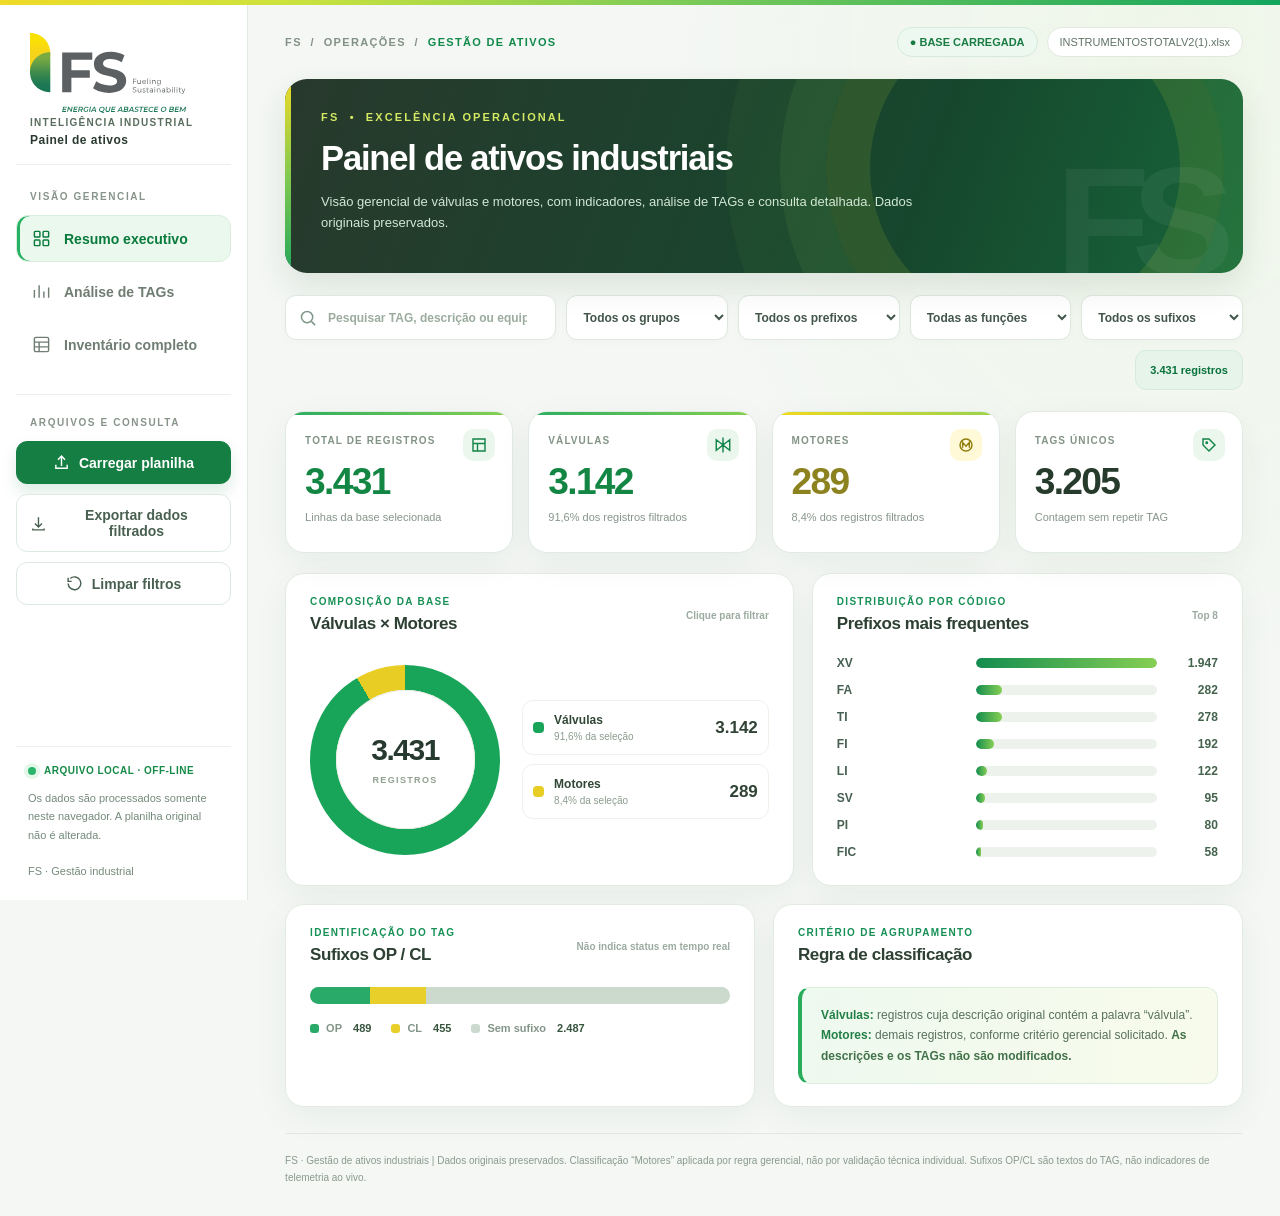
==== index.html @ 8fcdb815 "Rename FS_DASHBOARD_VALVULAS_MOTORES_PTBR.html to index.html" ====
<!DOCTYPE html>
<html lang="pt-BR">
<head>
<meta charset="UTF-8" />
<meta name="viewport" content="width=device-width, initial-scale=1.0" />
<meta name="color-scheme" content="light" />
<title>FS | Painel de Ativos Industriais</title>
<style>
:root{
 --fs-verde:#21a75a;--fs-verde-escuro:#0f673b;--fs-lima:#83c950;--fs-amarelo:#efda27;
 --fundo:#f4f7f4;--branco:#ffffff;--texto:#273a30;--grafite:#34413b;--muted:#718176;
 --linha:#e3ebe4;--suave:#eaf7ef;--sombra:0 10px 35px rgba(22,65,39,.05);--raio:19px
}
*{box-sizing:border-box}
html{scroll-behavior:smooth}
body{margin:0;color:var(--texto);font-family:Inter,"Segoe UI",Arial,sans-serif;background:var(--fundo);font-size:14px}
button,input,select{font:inherit}
button{cursor:pointer}
button:focus-visible,input:focus-visible,select:focus-visible,label:focus-visible{outline:3px solid var(--fs-lima);outline-offset:2px}
button:disabled{opacity:.42;cursor:not-allowed}
.top-stripe{height:5px;position:fixed;top:0;left:0;width:100%;z-index:50;background:linear-gradient(90deg,var(--fs-amarelo) 0%,#cde33d 22%,#78c959 55%,#13a55e 100%)}
.app{display:grid;grid-template-columns:248px minmax(0,1fr);min-height:100vh}
.sidebar{position:sticky;top:0;height:100vh;z-index:5;background:#fff;border-right:1px solid #e1eae1;padding:29px 16px 20px;display:flex;flex-direction:column;gap:26px}
.brand{padding:4px 14px 17px;border-bottom:1px solid #ebefeb}
.brand-image{width:157px;height:80px;object-fit:contain;display:block;margin-bottom:4px}
.brand-caption{font-size:10px;font-weight:800;letter-spacing:.13em;color:#596e5e;margin-top:3px}
.brand-caption strong{display:block;font-size:12px;letter-spacing:.04em;color:#2a3a31;margin-top:5px}
.side-title{color:#87948a;font-size:10px;font-weight:800;letter-spacing:.16em;margin:0 0 13px 14px}
.menu{display:grid;gap:6px}.nav{width:100%;text-align:left;display:flex;align-items:center;gap:13px;padding:13px 15px;border:1px solid transparent;border-radius:12px;background:transparent;color:#6f7d73;font-weight:650;transition:background .2s,color .2s}
.nav svg{width:19px;height:19px;stroke:currentColor;stroke-width:1.8;fill:none;flex-shrink:0}
.nav:hover{background:#f2f8f2;color:#216c41}.nav.active{background:#ebf8ee;border-color:#d9eede;color:#087a3b;box-shadow:inset 3px 0 0 #26b263}
.side-actions{border-top:1px solid #ecf0ec;padding-top:22px}
.side-button{width:100%;display:flex;align-items:center;justify-content:center;gap:9px;text-align:center;border:1px solid #dee9e0;border-radius:11px;padding:12px 13px;margin-top:10px;background:#fff;color:#496051;font-weight:750;transition:.2s}
.side-button:hover{background:#f3f9f4;border-color:#b4d8bd}
.side-button.primary{background:#157e43;border-color:#157e43;color:#fff;box-shadow:0 8px 16px rgba(12,117,62,.14)}.side-button.primary:hover{background:#0a6735}
.side-button svg{width:17px;height:17px;stroke:currentColor;stroke-width:2;fill:none}
.side-bottom{margin-top:auto;color:#748a7b;font-size:11px;line-height:1.65;padding:16px 12px 0;border-top:1px solid #edf0ed}
.local-tag{font-size:10px;font-weight:800;letter-spacing:.05em;color:#148a46;display:flex;align-items:center;gap:8px;margin-bottom:10px}
.local-tag:before{content:"";width:8px;height:8px;background:#29b66c;box-shadow:0 0 0 4px #e4f8e9;border-radius:50%}
.main{min-width:0;width:100%;padding:27px clamp(20px,2.9vw,50px) 30px;background:radial-gradient(ellipse at 90% 4%,#eaf5de88,transparent 38%),var(--fundo)}
.topbar{display:flex;align-items:center;justify-content:space-between;flex-wrap:wrap;gap:14px;margin-bottom:22px}
.breadcrumb{color:#829186;font-size:11px;font-weight:700;letter-spacing:.12em}.breadcrumb strong{color:#11894b}
.top-right{display:flex;align-items:center;gap:9px;flex-wrap:wrap}.state-pill{border:1px solid #d3eadc;background:#edf9f0;color:#197b43;border-radius:99px;padding:8px 12px;font-size:11px;font-weight:750;white-space:nowrap}
.file-pill{max-width:255px;overflow:hidden;text-overflow:ellipsis;white-space:nowrap;border:1px solid #e1e9df;background:#fff;color:#607566;padding:8px 12px;border-radius:99px;font-size:11px}
.hero{position:relative;overflow:hidden;background:linear-gradient(110deg,#28392c,#16472d 66%,#17653a);border-radius:22px;min-height:194px;padding:29px 36px;margin-bottom:22px;box-shadow:0 14px 33px rgba(26,71,37,.11);isolation:isolate}
.hero:before{content:"";position:absolute;top:0;left:0;width:6px;height:100%;background:linear-gradient(var(--fs-amarelo),var(--fs-lima),var(--fs-verde))}
.hero:after{content:"";position:absolute;z-index:-1;width:310px;height:310px;border:44px solid rgba(223,236,59,.11);border-radius:50%;right:2%;top:-110px;box-shadow:0 0 0 46px rgba(148,219,89,.075),0 0 0 100px rgba(148,219,89,.045)}
.hero-content{position:relative;z-index:2;max-width:715px}.hero .eyebrow{color:#d5e963;font-size:11px;letter-spacing:.19em;font-weight:850;margin:0 0 13px}
.hero h1{font-size:clamp(25px,2.7vw,41px);letter-spacing:-.035em;line-height:1.15;margin:0;font-weight:830;color:#fff}
.hero p{font-size:13px;color:#d2e8d5;line-height:1.65;margin:12px 0 0;max-width:630px}
.hero .hero-mark{position:absolute;right:27px;bottom:-26px;font-size:154px;font-weight:900;line-height:1;color:#ffffff0e;letter-spacing:-.12em;pointer-events:none}
.toolbar{display:flex;align-items:center;gap:10px;flex-wrap:wrap;margin-bottom:21px}.search-wrap{position:relative;flex:2;min-width:245px;max-width:520px}
.search-wrap svg{position:absolute;top:50%;left:14px;width:18px;height:18px;transform:translateY(-50%);stroke:#7f9789;fill:none;stroke-width:2}
.input,.select{height:45px;border:1px solid #dfe8df;border-radius:11px;background:#fff;color:#43564b;outline:none;font-size:12px;font-weight:550;box-shadow:0 2px 8px #1a4c2005}
.input{width:100%;padding:0 16px 0 42px}.select{min-width:145px;max-width:230px;padding:0 12px;flex:1}
.input::placeholder{color:#9bac9f}.results-pill{white-space:nowrap;background:#e6f4e9;border:1px solid #d5ecda;color:#08713c;padding:13px 14px;border-radius:11px;font-weight:800;font-size:11px;margin-left:auto}
.kpis{display:grid;grid-template-columns:repeat(4,minmax(0,1fr));gap:15px;margin-bottom:20px}
.kpi{border:1px solid #e1ebe3;border-radius:var(--raio);background:#fff;box-shadow:var(--sombra);padding:19px 19px 17px;min-height:142px;position:relative;overflow:hidden}
.kpi:before{content:"";height:3px;width:100%;position:absolute;top:0;left:0;background:linear-gradient(90deg,#2bad60,#87d050);opacity:0}.kpi.featured:before{opacity:1}.kpi.gold:before{opacity:1;background:linear-gradient(90deg,#f1d91d,#99d24d)}
.kpi .kpi-icon{position:absolute;right:17px;top:17px;display:grid;place-items:center;width:32px;height:32px;border-radius:10px;background:#ebf7ed;color:#13844a}
.kpi.gold .kpi-icon{background:#fff9d8;color:#917d09}.kpi .kpi-icon svg{width:18px;height:18px;stroke:currentColor;stroke-width:1.9;fill:none}
.kpi .kpi-label{font-size:10px;letter-spacing:.11em;font-weight:800;color:#829386;text-transform:uppercase;padding-right:30px}
.kpi .num{font-size:clamp(28px,2.9vw,42px);font-weight:840;letter-spacing:-.045em;line-height:1;margin:16px 0 10px;color:#263b2c;font-variant-numeric:tabular-nums}
.kpi.featured .num{color:#138644}.kpi.gold .num{color:#8c8320}.kpi .note{font-size:11px;color:#86958a;line-height:1.35}
.kpi.clickable{cursor:pointer;transition:transform .16s,box-shadow .16s}.kpi.clickable:hover{transform:translateY(-2px);box-shadow:0 16px 28px #1b63301a}
.two{display:grid;grid-template-columns:1.18fr 1fr;gap:18px}.two.equal{grid-template-columns:1fr 1fr}.three{display:grid;grid-template-columns:repeat(3,minmax(0,1fr));gap:18px}
.card{min-width:0;background:#fff;border:1px solid #e3ebe3;border-radius:var(--raio);box-shadow:var(--sombra);padding:22px 24px}
.card-top{display:flex;align-items:flex-start;justify-content:space-between;gap:12px;margin-bottom:22px}
.card .eyebrow{font-size:10px;color:#169055;letter-spacing:.13em;font-weight:850;margin:0 0 7px}
.card h2{font-size:17px;font-weight:790;letter-spacing:-.025em;color:#2d4033;margin:0}
.card .sidehint{font-size:10px;font-weight:700;color:#9baba0;white-space:nowrap;align-self:center}
.donut-layout{display:flex;align-items:center;gap:22px;justify-content:space-around;flex-wrap:wrap;min-height:207px}
.donut{width:190px;height:190px;display:grid;place-items:center;border-radius:50%;background:conic-gradient(#149348 0 80%,#e4ce27 80% 100%);flex:0 0 190px;transition:background .3s}
.donut-center{width:139px;height:139px;display:flex;flex-direction:column;align-items:center;justify-content:center;background:#fff;border-radius:50%;box-shadow:0 0 0 1px #edf0e8 inset}
.donut-center b{font-weight:850;font-size:30px;letter-spacing:-.05em;line-height:1}.donut-center small{font-size:9px;color:#91a191;font-weight:900;letter-spacing:.15em;margin-top:10px}
.legend{min-width:180px;display:grid;gap:9px;flex:1;max-width:250px}.legend-item{display:flex;align-items:center;gap:10px;padding:12px 10px;border:1px solid #eef2eb;border-radius:11px;cursor:pointer;transition:.15s}.legend-item:hover{background:#f4fbf5;border-color:#c9e9d0}.legend-item .sq{width:11px;height:11px;border-radius:4px;flex-shrink:0}.legend-item .leg-body{flex:1}.legend-item strong{display:block;color:#304736;font-size:12px}.legend-item span.sub{display:block;color:#8a9c8e;font-size:10px;margin-top:4px}.legend-item .leg-count{font-size:17px;font-weight:850;color:#314335;font-variant-numeric:tabular-nums}
.bars{display:flex;flex-direction:column;gap:13px}.bar-row{display:grid;grid-template-columns:minmax(88px,128px) minmax(40px,1fr) 50px;gap:11px;align-items:center}
.bar-name{font-size:12px;font-weight:700;color:#476052;white-space:nowrap;overflow:hidden;text-overflow:ellipsis}.bar-track{height:10px;background:#edf2ed;border-radius:50px;overflow:hidden}
.bar-fill{height:100%;border-radius:50px;background:linear-gradient(90deg,#138d50,#86cf53);transition:width .25s;min-width:0}.bar-val{text-align:right;font-size:12px;color:#44634c;font-weight:850;font-variant-numeric:tabular-nums}
.bar-row.clickable{cursor:pointer}.bar-row.clickable:hover .bar-name{color:#138246}.bar-empty{color:#86988a;font-size:12px;padding:30px;text-align:center}
.section-gap{margin-top:18px}
.hintbox{background:linear-gradient(95deg,#eef9ef,#f8fbeb);border:1px solid #dceede;border-left:4px solid #29ac5b;border-radius:12px;padding:17px 19px;color:#58705c;line-height:1.7;font-size:12px}
.hintbox strong{color:#227f46}.hintbox em{font-style:normal;color:#427249;font-weight:750}
.status-track{height:17px;border-radius:20px;overflow:hidden;display:flex;background:#f2f4ee;margin:18px 0}
.status-track span{height:100%;display:block}.status-legend{display:flex;align-items:center;gap:20px;flex-wrap:wrap}.status-label{display:inline-flex;gap:7px;align-items:center;font-size:11px;color:#839588;font-weight:650}
.status-label .sq{width:9px;height:9px;border-radius:3px}.status-label b{font-weight:850;color:#36543c;margin-left:4px}
.statline{display:flex;justify-content:space-between;gap:10px;align-items:center;padding:13px 0;border-bottom:1px solid #eaf0ea;color:#778b7d;font-size:12px}.statline:last-child{border-bottom:0}.statline strong{font-weight:850;color:#16834c;font-size:15px}
.insight-title{font-size:11px;font-weight:850;letter-spacing:.12em;color:#158b4a;margin:0 0 8px}
.function-chips{display:flex;flex-wrap:wrap;gap:8px;margin-top:15px}.function-chips span{display:inline-flex;gap:6px;align-items:center;padding:7px 10px;background:#f3f8f3;border:1px solid #e1ece2;border-radius:8px;color:#5d7864;font-size:11px}.function-chips b{color:#0e8d4d}
.page.hidden{display:none!important}
.table-outer{border:1px solid #e4ebe4;border-radius:12px;overflow:auto;max-height:640px}
.data-table{border-collapse:collapse;width:100%;min-width:1020px;font-size:12px;text-align:left}
.data-table thead th{background:#f0f7f1;position:sticky;top:0;z-index:2;color:#637e6b;font-size:10px;font-weight:850;letter-spacing:.08em;text-transform:uppercase;padding:15px 14px;border-bottom:1px solid #dcebdc}
.data-table tbody tr{border-bottom:1px solid #eef1ed}.data-table tbody tr:nth-child(even){background:#fafcfa}.data-table tbody tr:hover{background:#eef9f1}
.data-table td{padding:13px 14px;color:#536858;max-width:450px;line-height:1.45}.data-table td.tagcol{color:#138349;font-weight:800;white-space:nowrap}.data-table td.indexcol{color:#9aab9e;font-weight:700}
.chip{display:inline-block;padding:5px 10px;border-radius:99px;font-size:10px;font-weight:850;white-space:nowrap;background:#e8f7ec;color:#087941;border:1px solid #cfe9d5}
.chip.motor{background:#fdf9dd;border-color:#efe8ae;color:#918217}.soft-text{color:#92a496}.empty{padding:45px!important;text-align:center;color:#87988c!important}
.paginator{display:flex;justify-content:space-between;align-items:center;flex-wrap:wrap;gap:12px;margin-top:16px}
.pagination-info{font-size:11px;color:#819285}.paging{display:flex;align-items:center;gap:9px;color:#69816e;font-size:12px;font-weight:700}
.page-btn{border:1px solid #dde8dd;background:#fff;color:#35704d;border-radius:9px;min-width:38px;height:35px;font-size:17px}
footer{font-size:10px;color:#899a8d;margin-top:26px;line-height:1.7;border-top:1px solid #e1e9e2;padding-top:18px}
#toast{position:fixed;right:24px;bottom:25px;max-width:480px;border:1px solid #b5dfbf;background:#165b36;color:#fff;padding:15px 18px;border-radius:12px;box-shadow:0 15px 40px #24453044;z-index:60;font-size:12px;line-height:1.5}
#toast.hidden{display:none}
@media(max-width:1220px){.app{grid-template-columns:218px minmax(0,1fr)}.sidebar{padding:25px 12px}.main{padding:22px 22px}.two{grid-template-columns:1fr}.three{grid-template-columns:1fr 1fr}}
@media(max-width:900px){.kpis{grid-template-columns:repeat(2,minmax(0,1fr))}.results-pill{margin-left:0}.hero{padding:27px 25px}}
@media(max-width:660px){.app{display:block}.sidebar{position:relative;height:auto;display:block;padding:10px 15px 16px}.brand{border:0;display:flex;align-items:center;justify-content:space-between;padding:0 4px}.brand-image{width:115px;height:59px;margin:0}.brand-caption{font-size:8px}.brand-caption strong{font-size:10px}.sidebar .side-actions,.side-bottom,.sidebar .side-title{display:none}.menu{display:flex;overflow-x:auto;gap:3px}.nav{font-size:11px;padding:10px;white-space:nowrap}.nav svg{width:16px;height:16px}.sidebar .side-actions{display:flex;flex-wrap:wrap;gap:7px;border-top:0;padding-top:9px}.sidebar .side-actions .side-button{margin:0;flex:1 1 130px;padding:10px 8px;font-size:10px}.sidebar .side-actions .side-button svg{width:14px;height:14px}.main{padding:18px 13px}.hero{min-height:170px;padding:25px 20px}.hero .hero-mark{font-size:100px}.hero h1{font-size:27px}.topbar{display:none}.kpis{gap:10px}.kpi{padding:16px;min-height:128px}.kpi .num{font-size:30px}.two,.two.equal,.three{grid-template-columns:1fr}.card{padding:19px}.search-wrap{min-width:100%;max-width:none}.select{min-width:130px}.toolbar{gap:8px}.donut{width:175px;height:175px;flex-basis:175px}.donut-center{width:126px;height:126px}.bar-row{grid-template-columns:100px minmax(60px,1fr) 46px}}
@media print{.sidebar,.toolbar,.topbar,#toast,.paginator{display:none!important}.app{display:block}.main{padding:0;background:#fff}.hero{color:#fff;-webkit-print-color-adjust:exact;print-color-adjust:exact}.card,.kpi{box-shadow:none;break-inside:avoid}body{background:#fff}}
</style>
</head>
<body>
<div class="top-stripe"></div>
<div class="app">
<aside class="sidebar">
 <div class="brand">
  <img class="brand-image" alt="FS - Fueling Sustainability" width="157" height="80" src="[data-uri]" />
  <div class="brand-caption">INTELIGÊNCIA INDUSTRIAL<strong>Painel de ativos</strong></div>
 </div>
 <nav aria-label="Navegação principal">
  <p class="side-title">VISÃO GERENCIAL</p>
  <div class="menu">
   <button class="nav active" data-page="resumo" type="button"><svg viewBox="0 0 24 24"><rect x="3" y="3" width="7" height="7" rx="1"/><rect x="14" y="3" width="7" height="7" rx="1"/><rect x="3" y="14" width="7" height="7" rx="1"/><rect x="14" y="14" width="7" height="7" rx="1"/></svg>Resumo executivo</button>
   <button class="nav" data-page="analise" type="button"><svg viewBox="0 0 24 24"><path d="M3 20V10m6 10V4m6 16v-8m6 8V7"/></svg>Análise de TAGs</button>
   <button class="nav" data-page="inventario" type="button"><svg viewBox="0 0 24 24"><rect x="3" y="3" width="18" height="18" rx="2"/><path d="M3 9h18M9 9v12M3 15h18"/></svg>Inventário completo</button>
  </div>
 </nav>
 <div class="side-actions">
  <p class="side-title">ARQUIVOS E CONSULTA</p>
  <label tabindex="0" for="fileload" role="button" class="side-button primary"><svg viewBox="0 0 24 24"><path d="M12 17V3m-5 5 5-5 5 5M4 15v5h16v-5"/></svg>Carregar planilha</label>
  <input type="file" id="fileload" accept=".xlsx,.csv,.tsv" style="display:none" />
  <button class="side-button" id="exportCSV" type="button"><svg viewBox="0 0 24 24"><path d="M12 3v14m-5-5 5 5 5-5M4 19v2h16v-2"/></svg>Exportar dados filtrados</button>
  <button class="side-button" id="clearFilters" type="button"><svg viewBox="0 0 24 24"><path d="M3 12a9 9 0 1 0 3-7M3 4v5h5"/></svg>Limpar filtros</button>
 </div>
 <div class="side-bottom"><div class="local-tag">ARQUIVO LOCAL · OFF-LINE</div>Os dados são processados somente neste navegador. A planilha original não é alterada.<br /><br />FS · Gestão industrial</div>
</aside>
<main class="main">
 <div class="topbar"><div class="breadcrumb">FS &nbsp;/&nbsp; OPERAÇÕES &nbsp;/&nbsp; <strong>GESTÃO DE ATIVOS</strong></div><div class="top-right"><span class="state-pill">● BASE CARREGADA</span><span class="file-pill" id="sourceName">INSTRUMENTOSTOTALV2(1).xlsx</span></div></div>
 <header class="hero">
  <div class="hero-content"><p class="eyebrow">FS &nbsp;•&nbsp; EXCELÊNCIA OPERACIONAL</p><h1 id="pageTitle">Painel de ativos industriais</h1><p id="pageSubtitle">Visão gerencial de válvulas e motores, com indicadores, análise de TAGs e consulta detalhada. Dados originais preservados.</p></div><span aria-hidden="true" class="hero-mark">FS</span>
 </header>
 <section class="toolbar" aria-label="Filtros de consulta">
  <div class="search-wrap"><svg viewBox="0 0 24 24"><circle cx="10.8" cy="10.8" r="7.5"/><path d="m16.5 16.5 5 5"/></svg><input class="input" id="search" type="search" autocomplete="off" placeholder="Pesquisar TAG, descrição ou equipamento..." aria-label="Pesquisar TAG e descrição" /></div>
  <select class="select" id="groupFilter" aria-label="Grupo de equipamento"><option value="">Todos os grupos</option></select>
  <select class="select" id="prefixFilter" aria-label="Prefixo do TAG"><option value="">Todos os prefixos</option></select>
  <select class="select" id="letterFilter" aria-label="Função da segunda letra"><option value="">Todas as funções</option></select>
  <select class="select" id="statusFilter" aria-label="Sufixo do TAG"><option value="">Todos os sufixos</option><option value="OP">OP</option><option value="CL">CL</option><option value="Sem sufixo">Sem sufixo</option></select>
  <span id="resultCount" class="results-pill">3.431 registros</span>
 </section>
 <section id="resumo" class="page">
  <div class="kpis">
   <div class="kpi featured"><span class="kpi-label">Total de registros</span><span class="kpi-icon"><svg viewBox="0 0 24 24"><path d="M4 4h16v16H4zM4 10h16M10 10v10"/></svg></span><div class="num" id="kpiTotal">—</div><div class="note">Linhas da base selecionada</div></div>
   <div class="kpi featured clickable" role="button" tabindex="0" data-kpi-group="Válvulas" title="Filtrar por válvulas"><span class="kpi-label">Válvulas</span><span class="kpi-icon"><svg viewBox="0 0 24 24"><path d="M3 5l9 7-9 7V5zm18 0-9 7 9 7V5zM12 2v20"/></svg></span><div class="num" id="kpiValves">—</div><div class="note" id="valvesNote">Classificação gerencial</div></div>
   <div class="kpi gold clickable" role="button" tabindex="0" data-kpi-group="Motores" title="Filtrar por motores"><span class="kpi-label">Motores</span><span class="kpi-icon"><svg viewBox="0 0 24 24"><circle cx="12" cy="12" r="8"/><path d="M7.5 15.5v-7l4.5 5 4.5-5v7"/></svg></span><div class="num" id="kpiMotors">—</div><div class="note" id="motorsNote">Demais descrições originais</div></div>
   <div class="kpi"><span class="kpi-label">TAGs únicos</span><span class="kpi-icon"><svg viewBox="0 0 24 24"><path d="M4 12V4h8l8 8-8 8-8-8z"/><circle cx="9" cy="9" r="1"/></svg></span><div class="num" id="kpiTags">—</div><div class="note">Contagem sem repetir TAG</div></div>
  </div>
  <div class="two">
   <article class="card"><div class="card-top"><div><p class="eyebrow">COMPOSIÇÃO DA BASE</p><h2>Válvulas × Motores</h2></div><span class="sidehint">Clique para filtrar</span></div><div class="donut-layout"><div class="donut" id="groupDonut"><div class="donut-center"><b id="donutTotal">—</b><small>REGISTROS</small></div></div><div id="groupLegend" class="legend"></div></div></article>
   <article class="card"><div class="card-top"><div><p class="eyebrow">DISTRIBUIÇÃO POR CÓDIGO</p><h2>Prefixos mais frequentes</h2></div><span class="sidehint">Top 8</span></div><div class="bars" id="prefixBars"></div></article>
  </div>
  <div class="two equal section-gap">
   <article class="card"><div class="card-top"><div><p class="eyebrow">IDENTIFICAÇÃO DO TAG</p><h2>Sufixos OP / CL</h2></div><span class="sidehint">Não indica status em tempo real</span></div><div class="status-track" id="statusTrack"></div><div id="statusLegend" class="status-legend"></div></article>
   <article class="card"><div class="card-top"><div><p class="eyebrow">CRITÉRIO DE AGRUPAMENTO</p><h2>Regra de classificação</h2></div></div><div class="hintbox"><strong>Válvulas:</strong> registros cuja descrição original contém a palavra “válvula”.<br /><strong>Motores:</strong> demais registros, conforme critério gerencial solicitado. <em>As descrições e os TAGs não são modificados.</em></div></article>
  </div>
 </section>
 <section id="analise" class="page hidden">
  <div class="kpis">
   <div class="kpi featured"><span class="kpi-label">Prefixos distintos</span><span class="kpi-icon"><svg viewBox="0 0 24 24"><rect x="4" y="4" width="16" height="16" rx="3"/><path d="M8 9h8M8 13h8"/></svg></span><div class="num" id="kpiPrefixes">—</div><div class="note">Prefixos identificados na seleção</div></div>
   <div class="kpi"><span class="kpi-label">2ª letra: V</span><span class="kpi-icon"><svg viewBox="0 0 24 24"><path d="m4 5 8 14 8-14"/></svg></span><div class="num" id="kpiLetterV">—</div><div class="note">Indicação funcional de válvula</div></div>
   <div class="kpi"><span class="kpi-label">2ª letra: I</span><span class="kpi-icon"><svg viewBox="0 0 24 24"><path d="M12 5v14M7 5h10M7 19h10"/></svg></span><div class="num" id="kpiLetterI">—</div><div class="note">Indicação funcional de indicador</div></div>
   <div class="kpi gold"><span class="kpi-label">Repetições adicionais</span><span class="kpi-icon"><svg viewBox="0 0 24 24"><rect x="6" y="6" width="14" height="14" rx="2"/><path d="M4 16V4h12"/></svg></span><div class="num" id="kpiDuplicates">—</div><div class="note">Linhas além dos TAGs únicos</div></div>
  </div>
  <div class="two">
   <article class="card"><div class="card-top"><div><p class="eyebrow">FUNÇÃO PELO TAG</p><h2>Distribuição pela 2ª letra</h2></div><span class="sidehint">Leitura do código</span></div><div class="bars" id="letterBars"></div></article>
   <article class="card"><div class="card-top"><div><p class="eyebrow">LOCALIZAÇÃO POR PREFIXO</p><h2>Principais famílias de TAGs</h2></div><span class="sidehint">Top 12</span></div><div class="bars" id="prefixLongBars"></div></article>
  </div>
  <div class="two equal section-gap">
   <article class="card"><div class="card-top"><div><p class="eyebrow">INTEGRIDADE DA BASE</p><h2>Qualidade e rastreabilidade</h2></div></div><div id="qualityStats"></div></article>
   <article class="card"><div class="card-top"><div><p class="eyebrow">CLASSIFICAÇÕES ORIGINAIS</p><h2>Descrições mais frequentes</h2></div><span class="sidehint">Top 7</span></div><div class="bars" id="descriptionBars"></div></article>
  </div>
  <div class="card section-gap"><p class="insight-title">REFERÊNCIA RÁPIDA · SEGUNDA LETRA DO TAG</p><div class="hintbox">A segunda letra indica uma função do código quando houver uma convenção conhecida. Isso <strong>não substitui</strong> a descrição original do equipamento.</div><div class="function-chips"><span><b>V</b> Válvula</span><span><b>I</b> Indicador</span><span><b>T</b> Transmissor</span><span><b>R</b> Registrador</span><span><b>Outras</b> Não classificadas</span></div></div>
 </section>
 <section id="inventario" class="page hidden">
  <div class="card"><div class="card-top"><div><p class="eyebrow">BASE ORIGINAL + AGRUPAMENTO GERENCIAL</p><h2>Inventário completo de TAGs</h2></div><span class="sidehint">Sem excluir linhas repetidas</span></div>
   <div class="table-outer"><table class="data-table"><thead><tr><th>#</th><th>TAG original</th><th>Descrição original</th><th>Grupo gerencial</th><th>Função da 2ª letra</th><th>Prefixo</th><th>Sufixo</th></tr></thead><tbody id="dataTableBody"></tbody></table></div>
   <div class="paginator"><span id="rowsRange" class="pagination-info">—</span><div class="paging"><button class="page-btn" id="prevPage" type="button" aria-label="Página anterior">‹</button><span id="pageNo">1 / 1</span><button class="page-btn" id="nextPage" type="button" aria-label="Próxima página">›</button></div></div>
  </div>
 </section>
 <footer>FS · Gestão de ativos industriais | Dados originais preservados. Classificação “Motores” aplicada por regra gerencial, não por validação técnica individual. Sufixos OP/CL são textos do TAG, não indicadores de telemetria ao vivo.</footer>
</main>
</div>
<div class="hidden" id="toast" role="status" aria-live="polite"></div>
<script id="initialData" type="application/json">[["XV-41121 OP","Válvula"],["XV-41711 OP","Válvula"],["XV-41122","Válvula"],["PI-40101","Válvula Indicador"],["TI-40612","Válvula Indicador"],["LI-41220","Válvula Indicador"],["LI-41423","Válvula Indicador"],["PI-41733","Válvula Indicador"],["FI-41130","Válvula Indicador"],["TI-90103","Válvula Indicador"],["XV-41122 CL","Válvula"],["XV-41712 CL","Válvula"],["XV-41242","Válvula"],["XV-41122 OP","Válvula"],["XV-41712 OP","Válvula"],["XV-41243","Válvula"],["TI-40112","Válvula Indicador"],["LI-40701","Válvula Indicador"],["LI-41240","Válvula Indicador"],["PI-41412","Válvula Indicador"],["PI-41753","Válvula Indicador"],["FI-41202","Válvula Indicador"],["TT-CCM-2400","Válvula Transmissor"],["PV-40201","Válvula"],["TIC-41314","Válvula Indicador"],["LIC-40701","Válvula Indicador"],["LV-41610","Válvula"],["LIC-41920","Válvula Indicador"],["XV-41242 CL","Válvula"],["XV-41713 CL","Válvula"],["XV-41324","Válvula"],["XV-41242 OP","Válvula"],["XV-41713 OP","Válvula"],["XV-41325","Válvula"],["TI-40130","Válvula Indicador"],["TI-40712","Válvula Indicador"],["PI-41232","Válvula Indicador"],["TI-41413","Válvula Indicador"],["TI-41710","Válvula Indicador"],["FI-41322","Válvula Indicador"],["XV-41243 CL","Válvula"],["XV-41714 CL","Válvula"],["XV-41701","Válvula"],["XV-41243 OP","Válvula"],["XV-41714 OP","Válvula"],["XV-41702","Válvula"],["LI-40201","Válvula Indicador"],["LI-40801","Válvula Indicador"],["TI-41212","Válvula Indicador"],["TI-41414","Válvula Indicador"],["TI-41711","Válvula Indicador"],["PV-40301","Válvula"],["LIC-40201","Válvula Indicador"],["LIC-40801","Válvula Indicador"],["LV-41623","Válvula"],["LV-42010","Válvula"],["XV-41324 CL","Válvula"],["XV-41715 CL","Válvula"],["XV-41703","Válvula"],["XV-41324 OP","Válvula"],["XV-41715 OP","Válvula"],["XV-41704","Válvula"],["TI-40212","Válvula Indicador"],["TI-40812","Válvula Indicador"],["TI-41234","Válvula Indicador"],["TI-41415","Válvula Indicador"],["TI-41730","Válvula Indicador"],["FI-90101","Válvula Indicador"],["XV-40101 CL","Válvula"],["XV-41325 CL","Válvula"],["XV-41716 CL","Válvula"],["XV-41705","Válvula"],["XV-40101 OP","Válvula"],["XV-41325 OP","Válvula"],["XV-41716 OP","Válvula"],["XV-41706","Válvula"],["LI-40301","Válvula Indicador"],["LI-40901","Válvula Indicador"],["TI-41235","Válvula Indicador"],["TI-41951","Válvula Indicador"],["TI-41731","Válvula Indicador"],["AI-41916","Válvula Indicador"],["PV-40401","Válvula"],["LIC-40301","Válvula Indicador"],["LIC-40901","Válvula Indicador"],["FIC-42011","Válvula Indicador"],["XV-40201 CL","Válvula"],["XV-41701 CL","Válvula"],["XV-41717 CL","Válvula"],["XV-41707","Válvula"],["XV-40201 OP","Válvula"],["XV-41701 OP","Válvula"],["XV-41717 OP","Válvula"],["XV-41708","Válvula"],["TI-40312","Válvula Indicador"],["TI-40912","Válvula Indicador"],["TI-41236","Válvula Indicador"],["FI-41610","Válvula Indicador"],["TI-41750","Válvula Indicador"],["AI-41120","Válvula Indicador"],["XV-40301 CL","Válvula"],["XV-41702 CL","Válvula"],["XV-41103 CL","Válvula"],["XV-41709","Válvula"],["XV-40301 OP","Válvula"],["XV-41702 OP","Válvula"],["XV-41103 OP","Válvula"],["XV-41710","Válvula"],["LI-40401","Válvula Indicador"],["FI-41024","Válvula Indicador"],["TI-41237","Válvula Indicador"],["PI-41540","Válvula Indicador"],["TI-41751","Válvula Indicador"],["AI-41524","Válvula Indicador"],["PV-40530","Válvula"],["LIC-40401","Válvula Indicador"],["LIC-41022","Válvula Indicador"],["FV-41705","Válvula"],["LIC-41323","Válvula Indicador"],["XV-40401 CL","Válvula"],["XV-41703 CL","Válvula"],["XV-41130 CL","Válvula"],["XV-41711","Válvula"],["XV-40401 OP","Válvula"],["XV-41703 OP","Válvula"],["XV-41130 OP","Válvula"],["XV-41712","Válvula"],["TI-40412","Válvula Indicador"],["LI-41022","Válvula Indicador"],["TI-41912","Válvula Indicador"],["PI-41541","Válvula Indicador"],["TI-41712","Válvula Indicador"],["XV-47101 CL","Válvula"],["XV-41704 CL","Válvula"],["XV-41611 CL","Válvula"],["XV-41713","Válvula"],["XV-47101 OP","Válvula"],["XV-41704 OP","Válvula"],["XV-41611 OP","Válvula"],["XV-41714","Válvula"],["FI-40522","Válvula Indicador"],["TI-41011","Válvula Indicador"],["PI-41711","Válvula Indicador"],["FI-41522","Válvula Indicador"],["PI-41801","Válvula Indicador"],["FI-41524","Válvula Indicador"],["LI-49110","Válvula Indicador"],["FI-60201-Retrsm","Válvula Indicador"],["LIC-40524","Válvula Indicador"],["FIC-41202","Válvula Indicador"],["PIC-41721","Válvula Indicador"],["FIC-90101","Válvula Indicador"],["XV-47201 CL","Válvula"],["XV-41705 CL","Válvula"],["XV-41951 CL","Válvula"],["XV-41715","Válvula"],["XV-47201 OP","Válvula"],["XV-41705 OP","Válvula"],["XV-41951 OP","Válvula"],["XV-41716","Válvula"],["LI-40524","Válvula Indicador"],["FI-42011","Válvula Indicador"],["LI-41323","Válvula Indicador"],["LI-41524","Válvula Indicador"],["PI-41813","Válvula Indicador"],["FI-90240","Válvula Indicador"],["PI-49110","Válvula Indicador"],["XV-47301 CL","Válvula"],["XV-41706 CL","Válvula"],["XV-41952 CL","Válvula"],["XV-41717","Válvula"],["XV-47301 OP","Válvula"],["XV-41706 OP","Válvula"],["XV-41952 OP","Válvula"],["XV-41103","Válvula"],["TI-40511","Válvula Indicador"],["LI-42010","Válvula Indicador"],["PI-41313","Válvula Indicador"],["FI-41622","Válvula Indicador"],["TI-41814","Válvula Indicador"],["FI-60201","Válvula Indicador"],["TI-49113","Válvula Indicador"],["FI-60202-Retrns","Válvula Indicador"],["TIC40523","Válvula Indicador"],["LIC-41423","Válvula Indicador"],["PIC-41801","Válvula Indicador"],["LIC-49110","Válvula Indicador"],["XV-47401 CL","Válvula"],["XV-41707 CL","Válvula"],["XV-60116 CL","Válvula"],["XV-41130","Válvula"],["XV-47401 OP","Válvula"],["XV-41707 OP","Válvula"],["XV-60116 OP","Válvula"],["XV-41611","Válvula"],["TI-40523","Válvula Indicador"],["TI-90102","Válvula Indicador"],["TI-41314","Válvula Indicador"],["LI-41623","Válvula Indicador"],["FI-41902","Válvula Indicador"],["XV-41708 CL","Válvula"],["XV-60118 CL","Válvula"],["XV-41951","Válvula"],["XV-41708 OP","Válvula"],["XV-60118 OP","Válvula"],["XV-41952","Válvula"],["TI-40530","Válvula Indicador"],["PI-41721","Válvula Indicador"],["TI-41315","Válvula Indicador"],["TI-41611","Válvula Indicador"],["FI-41910","Válvula Indicador"],["FI-60203-Retrnsm","Válvula Indicador"],["TIC-40530","Válvula Indicador"],["LIC_41524","Válvula Indicador"],["PIC-41813","Válvula Indicador"],["XV-41709 CL","Válvula"],["XV-40515 CL","Válvula"],["XV-60116","Válvula"],["XV-41709 OP","Válvula"],["XV-40515 OP","Válvula"],["XV-60118","Válvula"],["PI-40530","Válvula Indicador"],["PI-41661","Válvula Indicador"],["TI-41316","Válvula Indicador"],["PI-41651","Válvula Indicador"],["XV-41710 CL","Válvula"],["XV-40515","Válvula"],["XV-41710 OP","Válvula"],["XV-540056 OP","Válvula"],["XV-50122","Válvula"],["XV-540025 OP","Válvula"],["XV-50226 OP","Válvula"],["XV-50227","Válvula"],["XV-55132 OP","Válvula"],["XV-540057","Válvula"],["LI-50111","Válvula Indicador"],["AI-55241","Válvula Indicador"],["XV-540057 CL","Válvula"],["XV-50123","Válvula"],["XV-50123","Válvula"],["XV-540026 CL","Válvula"],["XV-540026","Válvula"],["XV-50227 CL","Válvula"],["XV-50228","Válvula"],["XV-55131 CL","Válvula"],["XV-540058","Válvula"],["XV-540057 OP","Válvula"],["XV-50113 CL","Válvula"],["XV-50123","Válvula"],["XV-540026 OP","Válvula"],["XV-50227 OP","Válvula"],["XV-55111","Válvula"],["XV-55131 OP","Válvula"],["XV-540059","Válvula"],["TI-50242","Válvula Indicador"],["FI-55228","Válvula Indicador"],["XV-540058 CL","Válvula"],["FIC-50202","Válvula Indicador"],["XV-50113 OP","Válvula"],["XV-50124","Válvula"],["XV-50124","Válvula"],["XV-540027 CL","Válvula"],["XV-540027","Válvula"],["XV-50228 CL","Válvula"],["XV-55123","Válvula"],["XV-55123 CL","Válvula"],["XV-540058 OP","Válvula"],["XV-50124","Válvula"],["XV-540027 OP","Válvula"],["XV-50228 OP","Válvula"],["XV-55124","Válvula"],["XV-55123 OP","Válvula"],["FI-50201","Válvula Indicador"],["XV-540059 CL","Válvula"],["XV-50125","Válvula"],["XV-50125","Válvula"],["XV-540028 CL","Válvula"],["XV-540028","Válvula"],["XV-55125","Válvula"],["XV-55112 CL","Válvula"],["XV-540059 OP","Válvula"],["XV-50125","Válvula"],["XV-540028 OP","Válvula"],["XV-55131","Válvula"],["XV-55112 OP","Válvula"],["FI-50202","Válvula Indicador"],["LI-540011","Válvula Indicador"],["XV-540060 CL","Válvula"],["FIC-55201","Válvula Indicador"],["XV-55211  CL","Válvula"],["XV-50224","Válvula"],["XV-50224","Válvula"],["XV-540029 CL","Válvula"],["XV-540029","Válvula"],["XV-55132","Válvula"],["XV-540050 CL","Válvula"],["XV-540060 OP","Válvula"],["XV-55211 OP","Válvula"],["XV-50224","Válvula"],["XV-540029 OP","Válvula"],["XV-55211","Válvula"],["XV-540050 OP","Válvula"],["LI-50211","Válvula Indicador"],["XV-540061 CL","Válvula"],["XV-55212  CL","Válvula"],["XV-50225","Válvula"],["XV-50225","Válvula"],["XV-540030 CL","Válvula"],["XV-540030","Válvula"],["XV-55212","Válvula"],["XV-540051 CL","Válvula"],["XV-540061 OP","Válvula"],["XV-55212 OP","Válvula"],["XV-50225","Válvula"],["XV-540030 OP","Válvula"],["XV-55224","Válvula"],["XV-540051 OP","Válvula"],["FI-50126","Válvula Indicador"],["FIC-55202","Válvula Indicador"],["XV-55125  CL","Válvula"],["XV-540015","Válvula"],["XV-540015","Válvula"],["XV-540040 CL","Válvula"],["XV-540040","Válvula"],["XV-55225","Válvula"],["XV-540054 CL","Válvula"],["XV-55125 OP","Válvula"],["XV-540015","Válvula"],["XV-540040 OP","Válvula"],["XV-55226","Válvula"],["XV-540054 OP","Válvula"],["FI-50226","Válvula Indicador"],["XV-55225  CL","Válvula"],["XV-540016","Válvula"],["XV-540016","Válvula"],["XV-540041 CL","Válvula"],["XV-540041","Válvula"],["XV-55227","Válvula"],["XV-540055 CL","Válvula"],["XV-55225 OP","Válvula"],["XV-540016","Válvula"],["XV-540041 OP","Válvula"],["XV-55228","Válvula"],["XV-540055 OP","Válvula"],["FI-55126","Válvula Indicador"],["LIC-50113","Válvula Indicador"],["XV-55226  CL","Válvula"],["XV-540017","Válvula"],["XV-540017","Válvula"],["XV-55112","Válvula"],["XV-540048 CL","Válvula"],["XV-55226 OP","Válvula"],["XV-540017","Válvula"],["XV-540060","Válvula"],["XV-540048 OP","Válvula"],["LI-55111","Válvula Indicador"],["XV-55227  CL","Válvula"],["XV-540018","Válvula"],["XV-540018","Válvula"],["XV-540068 CL","Válvula"],["XV-50113","Válvula"],["XV-540049 CL","Válvula"],["XV-55227 OP","Válvula"],["XV-540018","Válvula"],["XV-540068 OP","Válvula"],["XV-540061","Válvula"],["XV-540049 OP","Válvula"],["LI-55131","Válvula Indicador"],["TI-55126","Válvula Indicador"],["FIC-55228","Válvula Indicador"],["XV-55228  CL","Válvula"],["XV-540019","Válvula"],["XV-540019","Válvula"],["XV-50111 CL","Válvula"],["XV-50111","Válvula"],["XV-540068","Válvula"],["XV-540052 CL","Válvula"],["XV-55228 OP","Válvula"],["XV-540019","Válvula"],["XV-50111 OP","Válvula"],["XV-540048","Válvula"],["XV-540052 OP","Válvula"],["FI-55201","Válvula Indicador"],["TI-55226","Válvula Indicador"],["XV-540020","Válvula"],["XV-540020","Válvula"],["XV-50112 CL","Válvula"],["XV-50112","Válvula"],["XV-540049","Válvula"],["XV-540053 CL","Válvula"],["XV-540020","Válvula"],["XV-50112 OP","Válvula"],["XV-540050","Válvula"],["XV-540053 OP","Válvula"],["FI-55202","Válvula Indicador"],["XV-540021","Válvula"],["XV-540021","Válvula"],["XV-50131 CL","Válvula"],["XV-50131","Válvula"],["XV-540051","Válvula"],["XV-55111 CL","Válvula"],["XV-540021","Válvula"],["XV-50131 OP","Válvula"],["XV-540052","Válvula"],["XV-55111 OP","Válvula"],["FI-55226","Válvula Indicador"],["XV-540022","Válvula"],["XV-540022","Válvula"],["XV-50132 CL","Válvula"],["XV-50132","Válvula"],["XV-540053","Válvula"],["XV-55224 CL","Válvula"],["XV-540022","Válvula"],["XV-50132 OP","Válvula"],["XV-540054","Válvula"],["XV-55224 OP","Válvula"],["LI-55211","Válvula Indicador"],["TI-50226","Válvula Indicador"],["XV-540023","Válvula"],["XV-540023","Válvula"],["XV-50211 CL","Válvula"],["XV-50211","Válvula"],["XV-540055","Válvula"],["XV-55124 CL","Válvula"],["XV-540023","Válvula"],["XV-50211 OP","Válvula"],["XV-55124 OP","Válvula"],["TI-55242","Válvula Indicador"],["TI-50126","Válvula Indicador"],["XV-540024","Válvula"],["XV-540024","Válvula"],["XV-50212 CL","Válvula"],["XV-50212","Válvula"],["XV-540024","Válvula"],["XV-50212 OP","Válvula"],["XV-60117","Válvula"],["XV-46121 OP","Válvula"],["XV-46711 OP","Válvula"],["XV-46122","Válvula"],["PI-45101","Válvula Indicador"],["TI-45612","Válvula Indicador"],["LI-46220","Válvula Indicador"],["LI-46423","Válvula Indicador"],["PI-46733","Válvula Indicador"],["FI-46130","Válvula Indicador"],["XV-45515","Válvula"],["XV-46122 CL","Válvula"],["XV-46712 CL","Válvula"],["XV-46242","Válvula"],["XV-45516","Válvula"],["XV-46122 OP","Válvula"],["XV-46712 OP","Válvula"],["XV-46243","Válvula"],["TI-45112","Válvula Indicador"],["LI-45701","Válvula Indicador"],["LI-46240","Válvula Indicador"],["PI-46412","Válvula Indicador"],["PI-46753","Válvula Indicador"],["FI-46202","Válvula Indicador"],["XV-46105","Válvula"],["PV-45201","Válvula"],["TIC-46314","Válvula Indicador"],["LIC-45701","Válvula Indicador"],["LV-46610","Válvula"],["LIC-46920","Válvula Indicador"],["XV-46242 CL","Válvula"],["XV-46713 CL","Válvula"],["XV-46324","Válvula"],["XV-46106","Válvula"],["XV-46242 OP","Válvula"],["XV-46713 OP","Válvula"],["XV-46325","Válvula"],["TI-45130","Válvula Indicador"],["TI-45712","Válvula Indicador"],["PI-46232","Válvula Indicador"],["TI-46413","Válvula Indicador"],["TI-46710","Válvula Indicador"],["FI-46322","Válvula Indicador"],["XV-46116","Válvula"],["XV-46243 CL","Válvula"],["XV-46714 CL","Válvula"],["XV-46701","Válvula"],["XV-40516","Válvula"],["XV-46243 OP","Válvula"],["XV-46714 OP","Válvula"],["XV-46702","Válvula"],["LI-45201","Válvula Indicador"],["LI-45801","Válvula Indicador"],["TI-46212","Válvula Indicador"],["TI-46414","Válvula Indicador"],["TI-46712","Válvula Indicador"],["FI-46524","Válvula Indicador"],["XV-40101","Válvula"],["PV-45301","Válvula"],["LIC-45201","Válvula Indicador"],["LIC-45801","Válvula Indicador"],["LIC-46623","Válvula Indicador"],["LIC-47010","Válvula Indicador"],["XV-46324 CL","Válvula"],["XV-46715 CL","Válvula"],["XV-46703","Válvula"],["XV-40201","Válvula"],["XV-46324 OP","Válvula"],["XV-46715 OP","Válvula"],["XV-46704","Válvula"],["TI-45212","Válvula Indicador"],["TI-45812","Válvula Indicador"],["TI-46234","Válvula Indicador"],["TI-46415","Válvula Indicador"],["TI-46730","Válvula Indicador"],["FI-95101","Válvula Indicador"],["XV-45101","Válvula"],["XV-41105 CL","Válvula"],["XV-46325 CL","Válvula"],["XV-46716 CL","Válvula"],["XV-46705","Válvula"],["XV-45201","Válvula"],["XV-41105 OP","Válvula"],["XV-46325 OP","Válvula"],["XV-46716 OP","Válvula"],["XV-46706","Válvula"],["LI-45301","Válvula Indicador"],["LI-45901","Válvula Indicador"],["TI-46235","Válvula Indicador"],["TI-46951","Válvula Indicador"],["TI-46731","Válvula Indicador"],["AI-46916","Válvula Indicador"],["XV-45301","Válvula"],["PV-45401","Válvula"],["LIC-45301","Válvula Indicador"],["LIC-45901","Válvula Indicador"],["FIC-47011","Válvula Indicador"],["XV-41106 CL","Válvula"],["XV-46701 CL","Válvula"],["XV-46717 CL","Válvula"],["XV-46707","Válvula"],["XV-45401","Válvula"],["XV-41106 OP","Válvula"],["XV-46701 OP","Válvula"],["XV-46717 OP","Válvula"],["XV-46708","Válvula"],["TI-45312","Válvula Indicador"],["TI-45912","Válvula Indicador"],["TI-46236","Válvula Indicador"],["FI-46610","Válvula Indicador"],["TI-46750","Válvula Indicador"],["AI-46120","Válvula Indicador"],["XV-40301","Válvula"],["XV-41116 CL","Válvula"],["XV-46702 CL","Válvula"],["XV-46103 CL","Válvula"],["XV-46709","Válvula"],["XV-40401","Válvula"],["XV-41116 OP","Válvula"],["XV-46702 OP","Válvula"],["XV-46103 OP","Válvula"],["XV-46710","Válvula"],["LI-45401","Válvula Indicador"],["FI-46024","Válvula Indicador"],["TI-46237","Válvula Indicador"],["PI-46540","Válvula Indicador"],["TI-46751","Válvula Indicador"],["AI-46524","Válvula Indicador"],["PIC-45530","Válvula Indicador"],["LIC-45401","Válvula Indicador"],["LIC-46022","Válvula Indicador"],["FV-46705","Válvula"],["LIC-46323","Válvula Indicador"],["XV-60115 CL","Válvula"],["XV-46703 CL","Válvula"],["XV-46130 CL","Válvula"],["XV-46711","Válvula"],["XV-60115 OP","Válvula"],["XV-46703 OP","Válvula"],["XV-46130 OP","Válvula"],["XV-46712","Válvula"],["TI-45412","Válvula Indicador"],["LI-46022","Válvula Indicador"],["TI-46912","Válvula Indicador"],["PI-46541","Válvula Indicador"],["TI-46711","Válvula Indicador"],["FI-60202","Válvula Indicador"],["XV-60117 CL","Válvula"],["XV-46704 CL","Válvula"],["XV-46611 CL","Válvula"],["XV-46713","Válvula"],["XV-60117 OP","Válvula"],["XV-46704 OP","Válvula"],["XV-46611 OP","Válvula"],["XV-46714","Válvula"],["FI-45522","Válvula Indicador"],["TI-46011","Válvula Indicador"],["PI-46711","Válvula Indicador"],["FI-46522","Válvula Indicador"],["PI-46801","Válvula Indicador"],["LIC-45524","Válvula Indicador"],["FIC-46202","Válvula Indicador"],["PIC-46721","Válvula Indicador"],["FIC-95101","Válvula Indicador"],["XV-45515 CL","Válvula"],["XV-46705 CL","Válvula"],["XV-46951 CL","Válvula"],["XV-46715","Válvula"],["XV-45515 OP","Válvula"],["XV-46705 OP","Válvula"],["XV-46951 OP","Válvula"],["XV-46716","Válvula"],["LI-45524","Válvula Indicador"],["FI-47011","Válvula Indicador"],["LI-46323","Válvula Indicador"],["LI-46524","Válvula Indicador"],["PI-46813","Válvula Indicador"],["FI-90241","Válvula Indicador"],["XV-45516 CL","Válvula"],["XV-46706 CL","Válvula"],["XV-46952 CL","Válvula"],["XV-46717","Válvula"],["XV-45516 OP","Válvula"],["XV-46706 OP","Válvula"],["XV-46952 OP","Válvula"],["XV-46103","Válvula"],["TI-45511","Válvula Indicador"],["LI-47010","Válvula Indicador"],["PI-46313","Válvula Indicador"],["FI-46622","Válvula Indicador"],["TI-46814","Válvula Indicador"],["TI-49213","Válvula Indicador"],["TIC-45523","Válvula Indicador"],["LIC-46423","Válvula Indicador"],["PIC-46801","Válvula Indicador"],["LIC-49210","Válvula Indicador"],["XV-46105 CL","Válvula"],["XV-46707 CL","Válvula"],["XV-45101 CL","Válvula"],["XV-46130","Válvula"],["XV-46105 OP","Válvula"],["XV-46707 OP","Válvula"],["XV-45101 OP","Válvula"],["XV-46611","Válvula"],["TI-45523","Válvula Indicador"],["TI-95102","Válvula Indicador"],["TI-46314","Válvula Indicador"],["LI-46623","Válvula Indicador"],["FI-46902","Válvula Indicador"],["LI-49210","Válvula Indicador"],["XV-46106 CL","Válvula"],["XV-46708 CL","Válvula"],["XV-45201 CL","Válvula"],["XV-46951","Válvula"],["XV-46106 OP","Válvula"],["XV-46708 OP","Válvula"],["XV-45201 OP","Válvula"],["XV-46952","Válvula"],["TI-45530","Válvula Indicador"],["PI-46721","Válvula Indicador"],["TI-46315","Válvula Indicador"],["TI-46611","Válvula Indicador"],["FI-46910","Válvula Indicador"],["PI-49210","Válvula Indicador"],["TIC-45530","Válvula Indicador"],["LIC-46524","Válvula Indicador"],["PIC-46813","Válvula Indicador"],["XV-46116 CL","Válvula"],["XV-46709 CL","Válvula"],["XV-45301 CL","Válvula"],["XV-41105","Válvula"],["XV-46116 OP","Válvula"],["XV-46709 OP","Válvula"],["XV-45301 OP","Válvula"],["XV-41106","Válvula"],["PI-45530","Válvula Indicador"],["PI-46661","Válvula Indicador"],["TI-46316","Válvula Indicador"],["PI-46651","Válvula Indicador"],["PI-95101","Válvula Indicador"],["TI-95103","Válvula Indicador"],["XV-40516 CL","Válvula"],["XV-46710 CL","Válvula"],["XV-45401 CL","Válvula"],["XV-41116","Válvula"],["XV-40516 OP","Válvula"],["XV-46710 OP","Válvula"],["XV-45401 OP","Válvula"],["XV-48121 OP","Válvula"],["XV-48711 OP","Válvula"],["XV-48122","Válvula"],["PI-47101","Válvula Indicador"],["TI-47612","Válvula Indicador"],["LI-48220","Válvula Indicador"],["LI-48423","Válvula Indicador"],["PI-48733","Válvula Indicador"],["FI-48130","Válvula Indicador"],["XV-60119","Válvula"],["XV-48122 CL","Válvula"],["XV-48712 CL","Válvula"],["XV-48242","Válvula"],["XV-48122 OP","Válvula"],["XV-48712 OP","Válvula"],["XV-48243","Válvula"],["TI-47112","Válvula Indicador"],["LI-47701","Válvula Indicador"],["LI-48240","Válvula Indicador"],["PI-48412","Válvula Indicador"],["PI-48753","Válvula Indicador"],["FI-48202","Válvula Indicador"],["XV-60120","Válvula"],["PIC-47201","Válvula Indicador"],["TIC-48314","Válvula Indicador"],["LIC-47701","Válvula Indicador"],["FIC-48610","Válvula Indicador"],["LIC-48920","Válvula Indicador"],["XV-48242 CL","Válvula"],["XV-48713 CL","Válvula"],["XV-48324","Válvula"],["XV-48242 OP","Válvula"],["XV-48713 OP","Válvula"],["XV-48325","Válvula"],["TI-47130","Válvula Indicador"],["TI-47712","Válvula Indicador"],["PI-48232","Válvula Indicador"],["TI-48413","Válvula Indicador"],["TI-48710","Válvula Indicador"],["FI-48322","Válvula Indicador"],["XV-48243 CL","Válvula"],["XV-48714 CL","Válvula"],["XV-48701","Válvula"],["XV-48243 OP","Válvula"],["XV-48714 OP","Válvula"],["XV-48702","Válvula"],["LI-47201","Válvula Indicador"],["LI-47801","Válvula Indicador"],["TI-48212","Válvula Indicador"],["TI-48414","Válvula Indicador"],["TI-48711","Válvula Indicador"],["FI-48524","Válvula Indicador"],["PIC-47301","Válvula Indicador"],["LIC-47201","Válvula Indicador"],["LIC-47801","Válvula Indicador"],["LIC-48623","Válvula Indicador"],["LIC-49010","Válvula Indicador"],["XV-48324 CL","Válvula"],["XV-48715 CL","Válvula"],["XV-48703","Válvula"],["XV-48324 OP","Válvula"],["XV-48715 OP","Válvula"],["XV-48704","Válvula"],["TI-47212","Válvula Indicador"],["TI-47812","Válvula Indicador"],["TI-48234","Válvula Indicador"],["TI-48415","Válvula Indicador"],["TI-48730","Válvula Indicador"],["FI-97101","Válvula Indicador"],["XV-47516 CL","Válvula"],["XV-48325 CL","Válvula"],["XV-48716 CL","Válvula"],["XV-48705","Válvula"],["XV-47516 OP","Válvula"],["XV-48325 OP","Válvula"],["XV-48716 OP","Válvula"],["XV-48706","Válvula"],["LI-47301","Válvula Indicador"],["LI-47901","Válvula Indicador"],["TI-48235","Válvula Indicador"],["TI-48951","Válvula Indicador"],["TI-48731","Válvula Indicador"],["AI-48916","Válvula Indicador"],["PIC-47401","Válvula Indicador"],["LIC-47301","Válvula Indicador"],["LIC-47901","Válvula Indicador"],["FIC-49011","Válvula Indicador"],["XV-60119 CL","Válvula"],["XV-48701 CL","Válvula"],["XV-48817 CL","Válvula"],["XV-48707","Válvula"],["XV-60119 OP","Válvula"],["XV-48701 OP","Válvula"],["XV-48817 OP","Válvula"],["XV-48708","Válvula"],["TI-47312","Válvula Indicador"],["TI-47912","Válvula Indicador"],["TI-48236","Válvula Indicador"],["FI-48610","Válvula Indicador"],["TI-48750","Válvula Indicador"],["AI-48120","Válvula Indicador"],["XV-47101","Válvula"],["XV-60120 CL","Válvula"],["XV-48702 CL","Válvula"],["XV-48103 CL","Válvula"],["XV-48709","Válvula"],["XV-60120 OP","Válvula"],["XV-48702 OP","Válvula"],["XV-48103 OP","Válvula"],["XV-48710","Válvula"],["LI-47401","Válvula Indicador"],["FI-48024","Válvula Indicador"],["TI-48237","Válvula Indicador"],["PI-48540","Válvula Indicador"],["TI-48751","Válvula Indicador"],["AI-48524","Válvula Indicador"],["XV-47201","Válvula"],["PIC-47530","Válvula Indicador"],["LIC-47401","Válvula Indicador"],["LIC-48022","Válvula Indicador"],["FIC-48705","Válvula Indicador"],["LIC-48323","Válvula Indicador"],["XV-48703 CL","Válvula"],["XV-48130 CL","Válvula"],["XV-48711","Válvula"],["XV-48703 OP","Válvula"],["XV-48130 OP","Válvula"],["XV-48712","Válvula"],["TI-47412","Válvula Indicador"],["LI-48022","Válvula Indicador"],["TI-48912","Válvula Indicador"],["PI-48541","Válvula Indicador"],["TI-48700","Válvula Indicador"],["FI-60203","Válvula Indicador"],["XV-47301","Válvula"],["XV-48704 CL","Válvula"],["XV-48611 CL","Válvula"],["XV-48713","Válvula"],["XV-48704 OP","Válvula"],["XV-48611 OP","Válvula"],["XV-48714","Válvula"],["FI-47522","Válvula Indicador"],["FI-48525","Válvula Indicador"],["PI-48711","Válvula Indicador"],["FI-48522","Válvula Indicador"],["PI-48801","Válvula Indicador"],["FI-90242","Válvula Indicador"],["XV-47401","Válvula"],["FIC-48525","Válvula Indicador"],["LIC-47524","Válvula Indicador"],["FIC-48202","Válvula Indicador"],["PIC-48721","Válvula Indicador"],["FIC-97101","Válvula Indicador"],["XV-48705 CL","Válvula"],["XV-48951 CL","Válvula"],["XV-48715","Válvula"],["XV-48705 OP","Válvula"],["XV-48951 OP","Válvula"],["XV-48716","Válvula"],["LI-47524","Válvula Indicador"],["FI-49011","Válvula Indicador"],["LI-48323","Válvula Indicador"],["LI-48524","Válvula Indicador"],["PI-48813","Válvula Indicador"],["PI-49310","Válvula Indicador"],["XV-48706 CL","Válvula"],["XV-48952 CL","Válvula"],["XV-48717","Válvula"],["XV-48706 OP","Válvula"],["XV-48952 OP","Válvula"],["XV-48103","Válvula"],["TI-47511","Válvula Indicador"],["LI-49010","Válvula Indicador"],["PI-48313","Válvula Indicador"],["FI-48622","Válvula Indicador"],["TI-48814","Válvula Indicador"],["LI-49310","Válvula Indicador"],["TIC-47523","Válvula Indicador"],["LIC-48423","Válvula Indicador"],["PIC-48801","Válvula Indicador"],["LIC-49310","Válvula Indicador"],["XV-48707 CL","Válvula"],["XV-48105 CL","Válvula"],["XV-48130","Válvula"],["XV-48707 OP","Válvula"],["XV-48105 OP","Válvula"],["XV-48611","Válvula"],["TI-47523","Válvula Indicador"],["TI-97102","Válvula Indicador"],["TI-48314","Válvula Indicador"],["LI-48623","Válvula Indicador"],["FI-48902","Válvula Indicador"],["TI-49313","Válvula Indicador"],["XV-48708 CL","Válvula"],["XV-48106 CL","Válvula"],["XV-48951","Válvula"],["XV-48708 OP","Válvula"],["XV-48106 OP","Válvula"],["XV-48952","Válvula"],["TI-47530","Válvula Indicador"],["PI-48721","Válvula Indicador"],["TI-48315","Válvula Indicador"],["TI-48611","Válvula Indicador"],["FI-48910","Válvula Indicador"],["PI-97101","Válvula Indicador"],["TIC-47530","Válvula Indicador"],["LIC-48524","Válvula Indicador"],["PIC-48813","Válvula Indicador"],["XV-48709 CL","Válvula"],["XV-48116 CL","Válvula"],["XV-48105","Válvula"],["XV-48709 OP","Válvula"],["XV-48116 OP","Válvula"],["XV-48106","Válvula"],["PI-47530","Válvula Indicador"],["PI-48661","Válvula Indicador"],["TI-48316","Válvula Indicador"],["PI-48651","Válvula Indicador"],["TI-97103","Válvula Indicador"],["TI-48011","Válvula Indicador"],["XV-48710 CL","Válvula"],["XV-47515 CL","Válvula"],["XV-48116","Válvula"],["XV-48710 OP","Válvula"],["XV-47515 OP","Válvula"],["XV-47515","Válvula"],["XV-48718 CL","Válvula"],["XV-48719 OP","Válvula"],["TI-49820","Válvula Indicador"],["FI-41560","Válvula Indicador"],["TI-49620","Válvula Indicador"],["LIC-41550","Válvula Indicador"],["FV_2400_019","Válvula"],["FI-46560","Válvula Indicador"],["TI-49720","Válvula Indicador"],["FIC-46525","Válvula Indicador"],["FI-48430","Válvula Indicador"],["FI-48560","Válvula Indicador"],["FI-46203","Válvula Indicador"],["XV-48719 CL","Válvula"],["XV-48721 OP","Válvula"],["XV-48719","Válvula"],["XV-48722","Válvula"],["LI-48550","Válvula Indicador"],["FI-41570","Válvula Indicador"],["LI-41550","Válvula Indicador"],["FI-41430","Válvula Indicador"],["FIC-41525","Válvula Indicador"],["LIC-48550","Válvula Indicador"],["FI-46570","Válvula Indicador"],["LI-46550","Válvula Indicador"],["FI-46430","Válvula Indicador"],["LIC-46550","Válvula Indicador"],["TI-48770","Válvula Indicador"],["FI-48570","Válvula Indicador"],["FI-48203","Válvula Indicador"],["XV-48721 CL","Válvula"],["XV-48722 OP","Válvula"],["TI-48552","Válvula Indicador"],["FI-49620","Válvula Indicador"],["FI-2400-019","Válvula Indicador"],["FIC-41570","Válvula Indicador"],["LIC-48570","Válvula Indicador"],["FI-49720","Válvula Indicador"],["PI-48773","Válvula Indicador"],["FIC-46570","Válvula Indicador"],["TI-48771","Válvula Indicador"],["FI-49820","Válvula Indicador"],["FI-41203","Válvula Indicador"],["XV-48722 CL","Válvula"],["XV-60513","Válvula"],["TI-60111","Válvula Indicador"],["PI-70232","Válvula Indicador"],["FI-60340","Válvula Indicador"],["SV-70223","Válvula"],["XV-32102","Válvula"],["XV-60514","Válvula"],["XV-60514","Válvula"],["XV-60514","Válvula"],["TI-60123","Válvula Indicador"],["TI-70221","Válvula Indicador"],["PI-70220","Válvula Indicador"],["FI-60331","Válvula Indicador"],["TIC-60801","Válvula Indicador"],["FIC-60332","Válvula Indicador"],["SV-70224","Válvula"],["XV-70242 CL","Válvula"],["XV-70242","Válvula"],["XV605-17","Válvula"],["XV-60517","Válvula"],["XV-70242 OP","Válvula"],["XV-60517","Válvula"],["LI-60210","Válvula Indicador"],["TI-70236","Válvula Indicador"],["AI-70601","Válvula Indicador"],["SV-70522","Válvula"],["XV-70301 CL","Válvula"],["XV-70301","Válvula"],["XV-60533","Válvula"],["XV-60533","Válvula"],["XV-70301 OP","Válvula"],["XV-60533","Válvula"],["TI-60211","Válvula Indicador"],["TI-70241","Válvula Indicador"],["AI-70301","Válvula Indicador"],["PIC-70232","Válvula Indicador"],["FI-60850-Rtsn","Válvula Indicador"],["SV-70523","Válvula"],["XV-70542 CL","Válvula"],["XV-70542","Válvula"],["XV-60534","Válvula"],["XV-60534","Válvula"],["XV-70542 OP","Válvula"],["XV-60534","Válvula"],["AI-60251","Válvula Indicador"],["PI-70530","Válvula Indicador"],["FI-60830","Válvula Indicador"],["SV-70524","Válvula"],["XV-70601 CL","Válvula"],["XV-70601","Válvula"],["XV-60537","Válvula"],["XV-60537","Válvula"],["XV-70601 OP","Válvula"],["XV-60537","Válvula"],["LI-60310","Válvula Indicador"],["PI-70532","Válvula Indicador"],["FI-60201","Válvula Indicador"],["PIC-70532","Válvula Indicador"],["FI-67951-Rtsn","Válvula Indicador"],["XV-80208","Válvula"],["XV-60113 CL","Válvula"],["XV-60113","Válvula"],["XV-60613","Válvula"],["XV-60613","Válvula"],["XV-60113 OP","Válvula"],["XV-60613","Válvula"],["TI-60311","Válvula Indicador"],["TI-70521","Válvula Indicador"],["FI-60515","Válvula Indicador"],["XV-80209","Válvula"],["XV-60114 CL","Válvula"],["XV-60114","Válvula"],["XV-60614","Válvula"],["XV-60614","Válvula"],["XV-60114 OP","Válvula"],["XV-60614","Válvula"],["LI-60410","Válvula Indicador"],["TI-70536","Válvula Indicador"],["FI-60535","Válvula Indicador"],["FIC-60515","Válvula Indicador"],["LIC-60110","Válvula Indicador"],["KV-70340A","Válvula"],["XV-80208 CL","Válvula"],["XV-80210","Válvula"],["XV-60617","Válvula"],["XV-60617","Válvula"],["XV-80208 OP","Válvula"],["XV-60617","Válvula"],["TI-60411","Válvula Indicador"],["TI-70541","Válvula Indicador"],["FI-60615","Válvula Indicador"],["KV-70340B","Válvula"],["XV-80209 CL","Válvula"],["XV-80211","Válvula"],["XV-60633","Válvula"],["XV-60633","Válvula"],["XV-80209 OP","Válvula"],["XV-60633","Válvula"],["LI-60810","Válvula Indicador"],["LI-70822","Válvula Indicador"],["FI-60635","Válvula Indicador"],["FIC-60535","Válvula Indicador"],["TIC-71210A","Válvula Indicador"],["KV-70340A","Válvula"],["KV-70640A","Válvula"],["XV-32101 CL","Válvula"],["XV-32103","Válvula"],["XV-60634","Válvula"],["XV-60634","Válvula"],["KV-70340B","Válvula"],["XV-32101 OP","Válvula"],["XV-60634","Válvula"],["TI-60801","Válvula Indicador"],["FI-70823","Válvula Indicador"],["FI-25341B","Válvula Indicador"],["KV-70640A","Válvula"],["KV-70640B","Válvula"],["XV-32102 CL","Válvula"],["XV-32105","Válvula"],["XV-60637","Válvula"],["XV-60637","Válvula"],["KV-70640B","Válvula"],["XV-32102 OP","Válvula"],["XV-60637","Válvula"],["TI-71210A","Válvula Indicador"],["TI-70815","Válvula Indicador"],["FI-25342B","Válvula Indicador"],["FIC-60615","Válvula Indicador"],["ZV-75150","Válvula"],["SV-70932 CL","Válvula"],["SV-70932 CL","Válvula"],["SV-70931 CL","Válvula"],["SV-70931 CL","Válvula"],["XV-60810","Válvula"],["XV-60810","Válvula"],["SV-70932 OP","Válvula"],["SV-70931 OP","Válvula"],["XV-60810","Válvula"],["TI-71210B","Válvula Indicador"],["FI-25343","Válvula Indicador"],["SV-70933 CL","Válvula"],["SV-70932 OP","Válvula"],["SV-70934 CL","Válvula"],["SV-70931 OP","Válvula"],["XV-80210","Válvula"],["XV-32104","Válvula"],["SV-70933 OP","Válvula"],["SV-70934 OP","Válvula"],["XV-80210","Válvula"],["TI-71211","Válvula Indicador"],["FI-60112","Válvula Indicador"],["FIC-60635","Válvula Indicador"],["TIC-71210B","Válvula Indicador"],["XV-32104 CL","Válvula"],["SV-70933 CL","Válvula"],["XV-32103 CL","Válvula"],["SV-70934 CL","Válvula"],["XV-80211","Válvula"],["XV-32106","Válvula"],["XV-32104 OP","Válvula"],["XV-32103 OP","Válvula"],["XV-80211","Válvula"],["TI-71213","Válvula Indicador"],["FI-60801","Válvula Indicador"],["XV-32106 OP","Válvula"],["SV-70933 OP","Válvula"],["XV-32105 CL","Válvula"],["SV-70934 OP","Válvula"],["XV-32105 OP","Válvula"],["XV-65513 OP","Válvula"],["KV-75340B","Válvula"],["PI-75232","Válvula Indicador"],["FI-65535","Válvula Indicador"],["XV-65514 CL","Válvula"],["XV-65514","Válvula"],["KV-75640A","Válvula"],["KV-75340B","Válvula"],["XV-65514 OP","Válvula"],["KV-75640B","Válvula"],["TI-75221","Válvula Indicador"],["LI-65940","Válvula Indicador"],["FI-65615","Válvula Indicador"],["PIC-75232","Válvula Indicador"],["FI-65951-VAL","Válvula Indicador"],["XV-65517 CL","Válvula"],["XV-65517","Válvula"],["KV-75640A","Válvula"],["XV-65517 OP","Válvula"],["TI-75236","Válvula Indicador"],["LI-65950","Válvula Indicador"],["FI-65635","Válvula Indicador"],["XV-65533 CL","Válvula"],["XV-65533","Válvula"],["KV-75640B","Válvula"],["XV-65533 OP","Válvula"],["TI-75241","Válvula Indicador"],["PI-71011","Válvula Indicador"],["AI-75301","Válvula Indicador"],["PIC-75532","Válvula Indicador"],["XV-65534 CL","Válvula"],["XV-65534","Válvula"],["SV-75222","Válvula"],["XV-65534 OP","Válvula"],["PI-75530","Válvula Indicador"],["PI-71032","Válvula Indicador"],["AI-75601","Válvula Indicador"],["XV-65537 CL","Válvula"],["XV-65537","Válvula"],["SV-75223","Válvula"],["XV-65537 OP","Válvula"],["PI-75532","Válvula Indicador"],["PI-71051","Válvula Indicador"],["FI-60360","Válvula Indicador"],["FIC-65515","Válvula Indicador"],["XV-65613 CL","Válvula"],["XV-65613","Válvula"],["SV-75224","Válvula"],["XV-65613 OP","Válvula"],["TI-75521","Válvula Indicador"],["PI-71072","Válvula Indicador"],["FI-65951","Válvula Indicador"],["XV-65614 CL","Válvula"],["XV-65614","Válvula"],["SV-75522","Válvula"],["XV-65614 OP","Válvula"],["TI-75536","Válvula Indicador"],["TI-71051","Válvula Indicador"],["AI-65951","Válvula Indicador"],["FIC-65535","Válvula Indicador"],["XV-65617 CL","Válvula"],["XV-65617","Válvula"],["SV-75523","Válvula"],["XV-65617 OP","Válvula"],["TI-71030","Válvula Indicador"],["FI-60840","Válvula Indicador"],["XV-65633 CL","Válvula"],["XV-65633","Válvula"],["SV-75524","Válvula"],["XV-65633 OP","Válvula"],["LI-75822","Válvula Indicador"],["AI-60901","Válvula Indicador"],["FIC-65615","Válvula Indicador"],["XV-65634 CL","Válvula"],["XV-65634","Válvula"],["XV-60811 CL","Válvula"],["XV-60811","Válvula"],["XV-65634 OP","Válvula"],["XV-60811 OP","Válvula"],["FI-75823","Válvula Indicador"],["FI-60901","Válvula Indicador"],["XV-65637 CL","Válvula"],["XV-65637","Válvula"],["SV-71141","Válvula"],["XV-65637 OP","Válvula"],["TI-75815","Válvula Indicador"],["FI-25701","Válvula Indicador"],["FIC-65635","Válvula Indicador"],["XV-75242 CL","Válvula"],["XV-75242","Válvula"],["XV-75242 OP","Válvula"],["TI-75541","Válvula Indicador"],["XV-75301 CL","Válvula"],["XV-75301","Válvula"],["XV-75301 OP","Válvula"],["FI-60840-VAL","Válvula Indicador"],["XV-75542 CL","Válvula"],["XV-75542","Válvula"],["XV-75542 OP","Válvula"],["XV-75601 CL","Válvula"],["XV-75601","Válvula"],["XV-75601 OP","Válvula"],["XV-60518 OP","Válvula"],["TI-20361","Válvula Indicador"],["LI-60950","Válvula Indicador"],["FI-30361","Válvula Indicador"],["VT-20395","Válvula Transmissor"],["XV-65618","Válvula"],["XV-60519 CL","Válvula"],["XV-60519 OP","Válvula"],["LI-20522","Válvula Indicador"],["LI-60722","Válvula Indicador"],["FI-20381","Válvula Indicador"],["VT-20510","Válvula Transmissor"],["FIC-20522","Válvula Indicador"],["LIC-60723","Válvula Indicador"],["XV-65619","Válvula"],["XV-60538 CL","Válvula"],["XV-60538 OP","Válvula"],["TI-20521","Válvula Indicador"],["PI-60731","Válvula Indicador"],["FI-20531","Válvula Indicador"],["VT-20570","Válvula Transmissor"],["XV-65638","Válvula"],["XV-60539 CL","Válvula"],["XV-60539 OP","Válvula"],["LI-20560","Válvula Indicador"],["FI-20541","Válvula Indicador"],["VT-20580","Válvula Transmissor"],["TIC-20621","Válvula Indicador"],["XV-65639","Válvula"],["XV-60618 CL","Válvula"],["XV-60518","Válvula"],["XV-60618 OP","Válvula"],["TI-20541","Válvula Indicador"],["FI-20561","Válvula Indicador"],["VT-20590","Válvula Transmissor"],["KV-10560A-SLIDE1","Válvula"],["XV-60619 CL","Válvula"],["XV-60519","Válvula"],["XV-60619 OP","Válvula"],["LI-20640","Válvula Indicador"],["FI-20622","Válvula Indicador"],["VT-20610","Válvula Transmissor"],["FIC-20622","Válvula Indicador"],["KV-10560A-SLIDE2","Válvula"],["XV-60638 CL","Válvula"],["XV-60538","Válvula"],["XV-60638 OP","Válvula"],["TI-20621","Válvula Indicador"],["FI-20623","Válvula Indicador"],["VT-20650","Válvula Transmissor"],["KV-10560B-SLIDE1","Válvula"],["XV-60639 CL","Válvula"],["XV-60539","Válvula"],["XV-60639 OP","Válvula"],["AI-20641","Válvula Indicador"],["FI-25341","Válvula Indicador"],["VT-20660","Válvula Transmissor"],["FIC-20623","Válvula Indicador"],["KV-10560B-SLIDE2","Válvula"],["XV-65518 CL","Válvula"],["XV-60618","Válvula"],["XV-65518 OP","Válvula"],["LI-25330","Válvula Indicador"],["FI-25342","Válvula Indicador"],["VT-20670","Válvula Transmissor"],["KV-10560A","Válvula"],["KV-10560C-SLIDE1","Válvula"],["XV-65519 CL","Válvula"],["XV-60619","Válvula"],["KV-10560B","Válvula"],["XV-65519 OP","Válvula"],["TI-25311","Válvula Indicador"],["FI-60723","Válvula Indicador"],["TV-25311A","Válvula"],["KV-10560C","Válvula"],["KV-10560C-SLIDE2","Válvula"],["XV-65538 CL","Válvula"],["XV-60638","Válvula"],["XV-65538 OP","Válvula"],["FI-60724","Válvula Indicador"],["XV-65539 CL","Válvula"],["XV-60639","Válvula"],["XV-65539 OP","Válvula"],["FI-60951","Válvula Indicador"],["TV-25311B","Válvula"],["XV-65618 CL","Válvula"],["XV--65518","Válvula"],["XV-65618 OP","Válvula"],["AI-70951","Válvula Indicador"],["XV-65619 CL","Válvula"],["XV-65519","Válvula"],["XV-65619 OP","Válvula"],["VT-20340","Válvula Transmissor"],["FTR-20701","Válvula Transmissor"],["FIC-25341","Válvula Indicador"],["FI-60951","Válvula Indicador"],["XV-65638 CL","Válvula"],["XV-65538","Válvula"],["XV-65638 OP","Válvula"],["VT-20350","Válvula Transmissor"],["FI-60350","Válvula Indicador"],["XV-65639 CL","Válvula"],["XV-65539","Válvula"],["XV-65639 OP","Válvula"],["SV-10611 OP","Válvula"],["TI-10534","Válvula Indicador"],["AI-20141","Válvula Indicador"],["SV-10621 CL","Válvula"],["SV-10611 OP","Válvula"],["SV-10621 OP","Válvula"],["TI-10535","Válvula Indicador"],["AI-20142","Válvula Indicador"],["TI-10564A","Válvula Indicador"],["FI-20231","Válvula Indicador"],["TV-20121A","Válvula"],["FIC-20232","Válvula Indicador"],["ZV-10522","Válvula"],["SV-10631 CL","Válvula"],["SV-10621 CL","Válvula"],["SV-10631 OP","Válvula"],["LI-10540","Válvula Indicador"],["LI-20230","Válvula Indicador"],["FI-20232","Válvula Indicador"],["ZV-10521 CL","Válvula"],["SV-10621 OP","Válvula"],["ZV-10521 OP","Válvula"],["LI-10614","Válvula Indicador"],["TI-20211","Válvula Indicador"],["TI-10565A","Válvula Indicador"],["FI-20281","Válvula Indicador"],["TV-20121B","Válvula"],["IRY-20254","Válvula Registrador"],["ZV-10523","Válvula"],["ZV-10520D","Válvula"],["SV-10631 CL","Válvula"],["LI-20280","Válvula Indicador"],["TI-10568A","Válvula Indicador"],["VI-20250","Válvula Indicador"],["ZV-10523 CL","Válvula"],["SV-10631 OP","Válvula"],["ZV-10523 OP","Válvula"],["TI-10538","Válvula Indicador"],["TI-20252","Válvula Indicador"],["TI-10569A","Válvula Indicador"],["VI-20255","Válvula Indicador"],["TV-20211A","Válvula"],["IRY-20259","Válvula Registrador"],["ZV-10542","Válvula"],["ZV-10520 CL","Válvula"],["ZV-10520","Válvula"],["ZV-10520 OP","Válvula"],["TI-10539","Válvula Indicador"],["TI-20253","Válvula Indicador"],["TI-10564B","Válvula Indicador"],["VI-20341","Válvula Indicador"],["ZV-10524 CL","Válvula"],["ZV-10524","Válvula"],["ZV-10524 OP","Válvula"],["ZI-10566A","Válvula Indicador"],["TI-20257","Válvula Indicador"],["VI-20411","Válvula Indicador"],["TV-20211B","Válvula"],["FIC-20341","Válvula Indicador"],["XV-10510 CL","Válvula"],["SV_15640 CL","Válvula"],["XV-10510 OP","Válvula"],["ZI-10567A","Válvula Indicador"],["TI-20258","Válvula Indicador"],["TI-10568B","Válvula Indicador"],["AI-20422","Válvula Indicador"],["SV_15640 OP","Válvula"],["ZI-10566B","Válvula Indicador"],["LI-20330","Válvula Indicador"],["FI-20701","Válvula Indicador"],["TV-20311A","Válvula"],["FIC-25343","Válvula Indicador"],["ZI-10567B","Válvula Indicador"],["TI-20311","Válvula Indicador"],["TI-10564C","Válvula Indicador"],["SV-15640 OP","Válvula"],["ZI-10566C","Válvula Indicador"],["TI-20411","Válvula Indicador"],["TI-10565C","Válvula Indicador"],["FI-80310","Válvula Indicador"],["TV-20311B","Válvula"],["FIC-25341B","Válvula Indicador"],["SV-15640 CL","Válvula"],["ZI-10567C","Válvula Indicador"],["TI-20412","Válvula Indicador"],["TI-10568C","Válvula Indicador"],["FI-80320","Válvula Indicador"],["XV-10540 CL","Válvula"],["TI-20121","Válvula Indicador"],["TI-10569C","Válvula Indicador"],["FI-20141","Válvula Indicador"],["TV-20411","Válvula"],["LIC-1O513","Válvula Indicador"],["FIC-25342B","Válvula Indicador"],["XV-10540 OP","Válvula"],["TI-10565B","Válvula Indicador"],["FI-20422","Válvula Indicador"],["SV-15611 OP","Válvula"],["LI-15614","Válvula Indicador"],["TI-25121","Válvula Indicador"],["FI-25141","Válvula Indicador"],["FI-25102","Válvula Indicador"],["SV-15621 CL","Válvula"],["SV-15611 OP","Válvula"],["SV-15621 OP","Válvula"],["AI-25142","Válvula Indicador"],["LI-25140","Válvula Indicador"],["FI-25281","Válvula Indicador"],["TV-25121A","Válvula"],["FIC-20551","Válvula Indicador"],["SV-15631 CL","Válvula"],["SV-15621 CL","Válvula"],["SV-15631 OP","Válvula"],["VI-20241","Válvula Indicador"],["VI-25250","Válvula Indicador"],["SV-15621 OP","Válvula"],["VI-20246","Válvula Indicador"],["TI-25252","Válvula Indicador"],["VI-25255","Válvula Indicador"],["TV-25121B","Válvula"],["FIC-20532","Válvula Indicador"],["SV-10640 CL","Válvula"],["SV-15631 CL","Válvula"],["SV-10640 OP","Válvula"],["VI-25241","Válvula Indicador"],["TI-25253","Válvula Indicador"],["FI-20234","Válvula Indicador"],["SV-15631 OP","Válvula"],["VI-25246","Válvula Indicador"],["TI-25257","Válvula Indicador"],["FI-20236","Válvula Indicador"],["IRY-25254","Válvula Registrador"],["FIC-20624","Válvula Indicador"],["SV-15640 CL","Válvula"],["TI-25258","Válvula Indicador"],["FI-20342","Válvula Indicador"],["SV-15640 OP","Válvula"],["FI-20382","Válvula Indicador"],["FI-20562","Válvula Indicador"],["IRY-25259","Válvula Registrador"],["FIC-20651","Válvula Indicador"],["FI-20551","Válvula Indicador"],["FI-20383","Válvula Indicador"],["FI-20542","Válvula Indicador"],["FIC-20234","Válvula Indicador"],["FI-20532","Válvula Indicador"],["FI-20624","Válvula Indicador"],["FIC-20236","Válvula Indicador"],["ZV-10543","Válvula"],["FI-20651","Válvula Indicador"],["TT-CCM-2200","Válvula Transmissor"],["FIC-20242","Válvula Indicador"],["RV-71052-RUN","Válvula"],["FI-80340","Válvula Indicador"],["RV-71012-RUN","Válvula"],["XV-67513 OP","Válvula"],["KV-77340B","Válvula"],["XV-78242 OP","Válvula"],["PI-77232","Válvula Indicador"],["FI-67535","Válvula Indicador"],["XV-67514 CL","Válvula"],["XV-67514","Válvula"],["KV-77640A","Válvula"],["KV-77340A","Válvula"],["XV-78301 CL","Válvula"],["XV-78301","Válvula"],["XV-67514 OP","Válvula"],["KV-77640B","Válvula"],["XV-78301 OP","Válvula"],["TI-77221","Válvula Indicador"],["LI-67940","Válvula Indicador"],["FI-67615","Válvula Indicador"],["PIC-77232","Válvula Indicador"],["TV-20911B","Válvula"],["XV-67517 CL","Válvula"],["XV-67517","Válvula"],["KV-77640A","Válvula"],["KV-78340A","Válvula"],["KV-78340A","Válvula"],["XV-67517 OP","Válvula"],["KV-78340B","Válvula"],["TI-77236","Válvula Indicador"],["LI-67950","Válvula Indicador"],["FI-67635","Válvula Indicador"],["XV-67533 CL","Válvula"],["XV-67533","Válvula"],["KV-77640B","Válvula"],["KV-78340B","Válvula"],["XV-67533 OP","Válvula"],["TI-77241","Válvula Indicador"],["PI-78210","Válvula Indicador"],["AI-77301","Válvula Indicador"],["PIC-77532","Válvula Indicador"],["FIC-20942","Válvula Indicador"],["XV-67534 CL","Válvula"],["XV-67534","Válvula"],["SV-77222","Válvula"],["SV-78222","Válvula"],["XV-67534 OP","Válvula"],["PI-77530","Válvula Indicador"],["PI-78232","Válvula Indicador"],["AI-77601","Válvula Indicador"],["XV-67537 CL","Válvula"],["XV-67537","Válvula"],["SV-77223","Válvula"],["SV-78223","Válvula"],["XV-67537 OP","Válvula"],["PI-77532","Válvula Indicador"],["TI-78221","Válvula Indicador"],["FI-60370","Válvula Indicador"],["PIC-67515","Válvula Indicador"],["FIC-20941","Válvula Indicador"],["XV-67613 CL","Válvula"],["XV-67613","Válvula"],["SV-77224","Válvula"],["SV-78224","Válvula"],["XV-67613 OP","Válvula"],["TI-77521","Válvula Indicador"],["TI-78236","Válvula Indicador"],["FI-60380","Válvula Indicador"],["XV-67614 CL","Válvula"],["XV-67614","Válvula"],["SV-77522","Válvula"],["SV-77361 CL","Válvula"],["SV-77361  OP","Válvula"],["XV-67614 OP","Válvula"],["SV-77361 OP","Válvula"],["TI-77536","Válvula Indicador"],["TI-78241","Válvula Indicador"],["FI-60850","Válvula Indicador"],["FIC-67535","Válvula Indicador"],["ZV-78150","Válvula"],["XV-67617 CL","Válvula"],["XV-67617","Válvula"],["SV-77523","Válvula"],["SV-77362 CL","Válvula"],["SV-77361 CL","Válvula"],["XV-67617 OP","Válvula"],["SV-77362 OP","Válvula"],["TI-77541","Válvula Indicador"],["TI-20911","Válvula Indicador"],["AI-67951","Válvula Indicador"],["XV-67633 CL","Válvula"],["XV-67633","Válvula"],["SV-77524","Válvula"],["SV-77661 CL","Válvula"],["SV-77362 OP","Válvula"],["XV-67633 OP","Válvula"],["SV-77661 OP","Válvula"],["LI-77822","Válvula Indicador"],["LI-20930","Válvula Indicador"],["FI-67951","Válvula Indicador"],["FIC-67615","Válvula Indicador"],["XV-67634 CL","Válvula"],["XV-67634","Válvula"],["XV-60812 CL","Válvula"],["XV-60812","Válvula"],["SV-77662 CL","Válvula"],["SV-77362 CL","Válvula"],["XV-67634 OP","Válvula"],["XV-60812 OP","Válvula"],["SV-77662 OP","Válvula"],["FI-77823","Válvula Indicador"],["AI-78301","Válvula Indicador"],["XV-67637 CL","Válvula"],["XV-67637","Válvula"],["KV-77360A","Válvula"],["KV-77360A","Válvula"],["SV-77661 OP","Válvula"],["XV-67637 OP","Válvula"],["KV-77360B","Válvula"],["TI-77815","Válvula Indicador"],["FI-20942","Válvula Indicador"],["FIC-67635","Válvula Indicador"],["XV-77242 CL","Válvula"],["XV-77242","Válvula"],["KV-77660A","Válvula"],["KV-77360B","Válvula"],["SV-77661 CL","Válvula"],["XV-77242 OP","Válvula"],["KV-77660B","Válvula"],["TI-71210A","Válvula Indicador"],["FI-20941","Válvula Indicador"],["XV-77301 CL","Válvula"],["XV-77301","Válvula"],["KV-77660A","Válvula"],["SV-77662 OP","Válvula"],["XV-77301 OP","Válvula"],["TI-71210B","Válvula Indicador"],["PIC-78232","Válvula Indicador"],["XV-77542 CL","Válvula"],["XV-77542","Válvula"],["KV-77660B","Válvula"],["SV-77662 CL","Válvula"],["XV-77542 OP","Válvula"],["XV-77601 CL","Válvula"],["XV-77601","Válvula"],["XV-77601 OP","Válvula"],["SV-17610 OP","Válvula"],["LI-17614","Válvula Indicador"],["TI-27121","Válvula Indicador"],["FI-27102","Válvula Indicador"],["SV-17620","Válvula"],["SV-17610","Válvula"],["SV-17640","Válvula"],["SV-17640","Válvula"],["SV-17620","Válvula"],["SV-17640","Válvula"],["AI-27142","Válvula Indicador"],["FI-27281","Válvula Indicador"],["TV-27121A","Válvula"],["FIC-20682","Válvula Indicador"],["SV-17630","Válvula"],["SV-17620","Válvula"],["SV-17630","Válvula"],["ZV-10547","Válvula"],["LI-27280","Válvula Indicador"],["FI-27141","Válvula Indicador"],["VI-27250","Válvula Indicador"],["FI-27121","Válvula Indicador"],["ZV-10547A","Válvula"],["SV-17620","Válvula"],["ZV-10547A","Válvula"],["TI-27252","Válvula Indicador"],["VI-27255","Válvula Indicador"],["TV-27121B","Válvula"],["FIC-27341","Válvula Indicador"],["ZV-17645","Válvula"],["SV-17630","Válvula"],["XV-67519","Válvula"],["TI-27253","Válvula Indicador"],["LI-10555","Válvula Indicador"],["FI-20237","Válvula Indicador"],["SV-17630","Válvula"],["XV-67538","Válvula"],["TI-27257","Válvula Indicador"],["LI-12555","Válvula Indicador"],["FI-20238","Válvula Indicador"],["FI-10555","Válvula Indicador"],["IRY-27250","Válvula Registrador"],["FIC-27342","Válvula Indicador"],["SV-10547","Válvula"],["XV-67539","Válvula"],["TI-27258","Válvula Indicador"],["LI-13550","Válvula Indicador"],["FI-20362","Válvula Indicador"],["FI-12555","Válvula Indicador"],["XV-67539","Válvula"],["XV-67618","Válvula"],["XV-67539","Válvula"],["LI-27330","Válvula Indicador"],["FI-20562","Válvula Indicador"],["FI-13550","Válvula Indicador"],["IRY-27255","Válvula Registrador"],["TV-27311A","Válvula"],["XV-67618","Válvula"],["XV-67619","Válvula"],["XV-67618","Válvula"],["TI-27311","Válvula Indicador"],["FI-20533","Válvula Indicador"],["XV-67619","Válvula"],["XV-67638","Válvula"],["XV-67619","Válvula"],["FI-20582","Válvula Indicador"],["FIC-20237","Válvula Indicador"],["TV-27311B","Válvula"],["XV-67638","Válvula"],["XV-67639","Válvula"],["XV-67638","Válvula"],["FI-20682","Válvula Indicador"],["XV-67639","Válvula"],["XV-67518","Válvula"],["XV-67639","Válvula"],["FI-27341","Válvula Indicador"],["FIC-20238","Válvula Indicador"],["ZV-10545","Válvula"],["XV-67538","Válvula"],["XV-67538","Válvula"],["FI-27342","Válvula Indicador"],["XV-67518","Válvula"],["XV-67518","Válvula"],["FI-80350","Válvula Indicador"],["FIC-20533","Válvula Indicador"],["XV-67519","Válvula"],["XV-67519","Válvula"],["XV-30301 OP","Válvula"],["XV-30801 OP","Válvula"],["XV-30816 OP","Válvula"],["TI-30311","Válvula Indicador"],["TI-30811","Válvula Indicador"],["FI-34030","Válvula Indicador"],["XV-30302 CL","Válvula"],["XV-30302","Válvula"],["XV-30802 CL","Válvula"],["XV-30802","Válvula"],["XV-30817 CL","Válvula"],["XV-30817","Válvula"],["XV-30302 OP","Válvula"],["XV-30802 OP","Válvula"],["XV-30817 OP","Válvula"],["TI-30341","Válvula Indicador"],["TI-30841","Válvula Indicador"],["TI-34030","Válvula Indicador"],["TIC-30441","Válvula Indicador"],["TIC-30941","Válvula Indicador"],["XV-30307 CL","Válvula"],["XV-30307","Válvula"],["XV-30807 CL","Válvula"],["XV-30807","Válvula"],["XV-30916 CL","Válvula"],["XV-30916","Válvula"],["XV-30307 OP","Válvula"],["XV-30807 OP","Válvula"],["XV-30916 OP","Válvula"],["TI-30342","Válvula Indicador"],["TI-30842","Válvula Indicador"],["FI-30403","Válvula Indicador"],["XV-30315 CL","Válvula"],["XV-30315","Válvula"],["XV-30815 CL","Válvula"],["XV-30815","Válvula"],["XV-30917 CL","Válvula"],["XV-30917","Válvula"],["XV-30315 OP","Válvula"],["XV-30815 OP","Válvula"],["XV-30917 OP","Válvula"],["LI-30405","Válvula Indicador"],["LI-30905","Válvula Indicador"],["FV-32101","Válvula"],["XV-30301A","Válvula"],["XV-30331 CL","Válvula"],["XV-30331","Válvula"],["XV-30831 CL","Válvula"],["XV-30831","Válvula"],["XV-30331 OP","Válvula"],["XV-30831 OP","Válvula"],["TI-30411","Válvula Indicador"],["TI-30911","Válvula Indicador"],["XV-30332 CL","Válvula"],["XV-30332","Válvula"],["XV-30832 CL","Válvula"],["XV-30832","Válvula"],["XV-30332 OP","Válvula"],["XV-30832 OP","Válvula"],["TI-30441","Válvula Indicador"],["TI-30941","Válvula Indicador"],["LIC-32122","Válvula Indicador"],["XV-30801A","Válvula"],["XV-30401 CL","Válvula"],["XV-30401","Válvula"],["XV-30901 CL","Válvula"],["XV-30901","Válvula"],["XV-30401 OP","Válvula"],["XV-30901 OP","Válvula"],["TI-30442","Válvula Indicador"],["TI-30942","Válvula Indicador"],["XV-30402 CL","Válvula"],["XV-30402","Válvula"],["XV-30902 CL","Válvula"],["XV-30902","Válvula"],["XV-30402 OP","Válvula"],["XV-30902 OP","Válvula"],["LI-31705","Válvula Indicador"],["AI-31705","Válvula Indicador"],["FV-32102","Válvula"],["XV-30407 CL","Válvula"],["XV-30407","Válvula"],["XV-30907 CL","Válvula"],["XV-30907","Válvula"],["XV-30531","Válvula"],["XV-30407 OP","Válvula"],["XV-30907 OP","Válvula"],["TI-31711","Válvula Indicador"],["FI-32101","Válvula Indicador"],["XV-30415 CL","Válvula"],["XV-30415","Válvula"],["XV-30915 CL","Válvula"],["XV-30915","Válvula"],["XV-30415 OP","Válvula"],["XV-30915 OP","Válvula"],["FI-32102","Válvula Indicador"],["LIC-32132","Válvula Indicador"],["XV-30431 CL","Válvula"],["XV-30431","Válvula"],["XV-30931 CL","Válvula"],["XV-30931","Válvula"],["XV-30431 OP","Válvula"],["XV-30931 OP","Válvula"],["LI-32122","Válvula Indicador"],["PI-34030","Válvula Indicador"],["XV-30432 CL","Válvula"],["XV-30432","Válvula"],["XV-30932 CL","Válvula"],["XV-30932","Válvula"],["XV-30432 OP","Válvula"],["XV-30932 OP","Válvula"],["PI-32111","Válvula Indicador"],["PI-34025","Válvula Indicador"],["LIC-32509","Válvula Indicador"],["XV-35209 CL","Válvula"],["XV-32509","Válvula"],["XV-30316 CL","Válvula"],["XV-30316","Válvula"],["XV-35209 OP","Válvula"],["XV-30316 OP","Válvula"],["LI-32132","Válvula Indicador"],["TI-32102","Válvula Indicador"],["XV-32510 CL","Válvula"],["XV-32510","Válvula"],["XV-30317 CL","Válvula"],["XV-30317","Válvula"],["XV-32510 OP","Válvula"],["XV-30317 OP","Válvula"],["PI--32141","Válvula Indicador"],["XV-32511 CL","Válvula"],["XV-32511","Válvula"],["XV-30416 CL","Válvula"],["XV-30416","Válvula"],["XV-32511 OP","Válvula"],["XV-30416 OP","Válvula"],["XV-30417 CL","Válvula"],["XV-30417","Válvula"],["XV-30417 OP","Válvula"],["XV-30501 OP","Válvula"],["XV-30731 OP","Válvula"],["XV-31201 OP","Válvula"],["TI-30511","Válvula Indicador"],["TI-31011","Válvula Indicador"],["XV-30502 CL","Válvula"],["XV-30502","Válvula"],["XV-30732 CL","Válvula"],["XV-30732","Válvula"],["XV-31202 CL","Válvula"],["XV-31202","Válvula"],["XV-30502 OP","Válvula"],["XV-30732 OP","Válvula"],["XV-31202 OP","Válvula"],["TI-30541","Válvula Indicador"],["TI-31041","Válvula Indicador"],["TIC-30641","Válvula Indicador"],["XV-32103","Válvula"],["XV-30507 CL","Válvula"],["XV-30507","Válvula"],["XV-31001 CL","Válvula"],["XV-31001","Válvula"],["XV-31207 CL","Válvula"],["XV-31207","Válvula"],["XV-30507 OP","Válvula"],["XV-31001 OP","Válvula"],["XV-31207 OP","Válvula"],["TI-30542","Válvula Indicador"],["TI-31042","Válvula Indicador"],["XV-30515 CL","Válvula"],["XV-30515","Válvula"],["XV-31002 CL","Válvula"],["XV-31002","Válvula"],["XV-31215 CL","Válvula"],["XV-31215","Válvula"],["XV-30515 OP","Válvula"],["XV-31002 OP","Válvula"],["XV-31215 OP","Válvula"],["LI-30605","Válvula Indicador"],["LI-31105","Válvula Indicador"],["TIC-30741","Válvula Indicador"],["LIC-32182","Válvula Indicador"],["XV-30531 CL","Válvula"],["XV-30531","Válvula"],["XV-31007 CL","Válvula"],["XV-31007","Válvula"],["XV-31231 CL","Válvula"],["XV-31231","Válvula"],["XV-30531 OP","Válvula"],["XV-31007 OP","Válvula"],["XV-31231 OP","Válvula"],["TI-30611","Válvula Indicador"],["TI-31111","Válvula Indicador"],["XV-30532 CL","Válvula"],["XV-30532","Válvula"],["XV-31015 CL","Válvula"],["XV-31015","Válvula"],["XV-31232 CL","Válvula"],["XV-31232","Válvula"],["XV-30532 OP","Válvula"],["XV-31015 OP","Válvula"],["XV-31232 OP","Válvula"],["TI-30641","Válvula Indicador"],["TI-31141","Válvula Indicador"],["TIC-31041","Válvula Indicador"],["XV-30601 CL","Válvula"],["XV-30601","Válvula"],["XV-31031 CL","Válvula"],["XV-31031","Válvula"],["XV-30616 CL","Válvula"],["XV-30616","Válvula"],["XV-30601 OP","Válvula"],["XV-31031 OP","Válvula"],["XV-30616 OP","Válvula"],["TI-30642","Válvula Indicador"],["TI-31142","Válvula Indicador"],["XV-30602 CL","Válvula"],["XV-30602","Válvula"],["XV-31032 CL","Válvula"],["XV-31032","Válvula"],["XV-30617 CL","Válvula"],["XV-30617","Válvula"],["XV-30602 OP","Válvula"],["XV-31032 OP","Válvula"],["XV-30617 OP","Válvula"],["LI-30705","Válvula Indicador"],["LI-31205","Válvula Indicador"],["TIC-31141","Válvula Indicador"],["XV-30607 CL","Válvula"],["XV-30607","Válvula"],["XV-31101 CL","Válvula"],["XV-31101","Válvula"],["XV-30716 CL","Válvula"],["XV-30716","Válvula"],["XV-30607 OP","Válvula"],["XV-31101 OP","Válvula"],["XV-30716 OP","Válvula"],["TI-30711","Válvula Indicador"],["TI-31211","Válvula Indicador"],["XV-30615 CL","Válvula"],["XV-30615","Válvula"],["XV-31102 CL","Válvula"],["XV-31102","Válvula"],["XV-30717 CL","Válvula"],["XV-30717","Válvula"],["XV-30615 OP","Válvula"],["XV-31102 OP","Válvula"],["XV-30717 OP","Válvula"],["TI-30741","Válvula Indicador"],["TI-31241","Válvula Indicador"],["TIC-31241","Válvula Indicador"],["XV-30631 CL","Válvula"],["XV-30631","Válvula"],["XV-31107 CL","Válvula"],["XV-31107","Válvula"],["XV-31016 CL","Válvula"],["XV-31016","Válvula"],["XV-30631 OP","Válvula"],["XV-31107 OP","Válvula"],["XV-31016 OP","Válvula"],["TI-30742","Válvula Indicador"],["TI-31242","Válvula Indicador"],["XV-30632 CL","Válvula"],["XV-30632","Válvula"],["XV-31115 CL","Válvula"],["XV-31115","Válvula"],["XV-31017 CL","Válvula"],["XV-31017","Válvula"],["XV-30632 OP","Válvula"],["XV-31115 OP","Válvula"],["XV-31017 OP","Válvula"],["LI-31805","Válvula Indicador"],["LI-32182","Válvula Indicador"],["XV-30701 CL","Válvula"],["XV-30702","Válvula"],["XV-31131 CL","Válvula"],["XV-31131","Válvula"],["XV-31116 CL","Válvula"],["XV-31116","Válvula"],["XV-30701 OP","Válvula"],["XV-31131 OP","Válvula"],["XV-31116 OP","Válvula"],["TI-31811","Válvula Indicador"],["FI-32103","Válvula Indicador"],["XV-30702 CL","Válvula"],["XV-30707","Válvula"],["XV-31132 CL","Válvula"],["XV-31132","Válvula"],["XV-31117 CL","Válvula"],["XV-31117","Válvula"],["XV-30702 OP","Válvula"],["XV-31132 OP","Válvula"],["XV-31117 OP","Válvula"],["PI-32191","Válvula Indicador"],["XV-30707 CL","Válvula"],["XV-30715","Válvula"],["XV-30516 CL","Válvula"],["XV-30516","Válvula"],["XV-31216 CL","Válvula"],["XV-31216","Válvula"],["XV-30707 OP","Válvula"],["XV-30516 OP","Válvula"],["XV-31216 OP","Válvula"],["XV-30715 CL","Válvula"],["XV-30731","Válvula"],["XV-30517 CL","Válvula"],["XV-30517","Válvula"],["XV-31217 CL","Válvula"],["XV-31217","Válvula"],["XV-30715 OP","Válvula"],["XV-30517 OP","Válvula"],["XV-31217 OP","Válvula"],["XV-31301 OP","Válvula"],["XV-31501 OP","Válvula"],["XV-33101 OP","Válvula"],["XV-33201 OP","Válvula"],["TI-31311","Válvula Indicador"],["TI-31511","Válvula Indicador"],["TI-33241","Válvula Indicador"],["XV-31302 CL","Válvula"],["XV-31502 CL","Válvula"],["XV-31502","Válvula"],["XV-33102 CL","Válvula"],["XV-33102","Válvula"],["XV-33202 CL","Válvula"],["XV-33202","Válvula"],["XV-31302 OP","Válvula"],["XV-31502 OP","Válvula"],["XV-33102 OP","Válvula"],["XV-33202 OP","Válvula"],["TI-31341","Válvula Indicador"],["TI-31541","Válvula Indicador"],["TI-33242","Válvula Indicador"],["TIC-31441","Válvula Indicador"],["TIC-31641","Válvula Indicador"],["XV-31307 CL","Válvula"],["XV-31307","Válvula"],["XV-31507 CL","Válvula"],["XV-31507","Válvula"],["XV-33107 CL","Válvula"],["XV-33107","Válvula"],["XV-33207 CL","Válvula"],["XV-31307 OP","Válvula"],["XV-31507 OP","Válvula"],["XV-33107 OP","Válvula"],["XV-33207 OP","Válvula"],["TI-31342","Válvula Indicador"],["TI-31542","Válvula Indicador"],["LI-33205","Válvula Indicador"],["XV-31315 CL","Válvula"],["XV-31315","Válvula"],["XV-31515 CL","Válvula"],["XV-31515","Válvula"],["XV-33115 CL","Válvula"],["XV-33115","Válvula"],["XV-33215 CL","Válvula"],["XV-33215","Válvula"],["XV-31315 OP","Válvula"],["XV-31515 OP","Válvula"],["XV-33115 OP","Válvula"],["XV-33215 OP","Válvula"],["LI-31405","Válvula Indicador"],["LI-31605","Válvula Indicador"],["TIC-33141","Válvula Indicador"],["XV-31316 CL","Válvula"],["XV-31316","Válvula"],["XV-31516 CL","Válvula"],["XV-31516","Válvula"],["XV-33116 CL","Válvula"],["XV-33116","Válvula"],["XV-33216 CL","Válvula"],["XV-33216","Válvula"],["XV-31316 OP","Válvula"],["XV-31516 OP","Válvula"],["XV-33116 OP","Válvula"],["XV-33216 OP","Válvula"],["TI-31411","Válvula Indicador"],["TI-31611","Válvula Indicador"],["XV-31317 CL","Válvula"],["XV-31317","Válvula"],["XV-31517 CL","Válvula"],["XV-31517","Válvula"],["XV-33131 CL","Válvula"],["XV-33617 CL","Válvula"],["XV-33217","Válvula"],["XV-31317 OP","Válvula"],["XV-31517 OP","Válvula"],["XV-33131 OP","Válvula"],["XV-33617 OP","Válvula"],["TI-31441","Válvula Indicador"],["TI-31641","Válvula Indicador"],["XV-31331 CL","Válvula"],["XV-31331","Válvula"],["XV-31531 CL","Válvula"],["XV-31531","Válvula"],["XV-33132 CL","Válvula"],["XV-33132","Válvula"],["XV-33231 CL","Válvula"],["XV-33231","Válvula"],["XV-31331 OP","Válvula"],["XV-31531 OP","Válvula"],["XV-33132 OP","Válvula"],["XV-33231 OP","Válvula"],["TI-31442","Válvula Indicador"],["TI-31642","Válvula Indicador"],["XV-31332 CL","Válvula"],["XV-31332","Válvula"],["XV-31532 CL","Válvula"],["XV-31532","Válvula"],["XV-33417 CL","Válvula"],["XV-31417","Válvula"],["XV-33232 CL","Válvula"],["XV-33232","Válvula"],["XV-31332 OP","Válvula"],["XV-31532 OP","Válvula"],["XV-33417 OP","Válvula"],["XV-33232 OP","Válvula"],["LI-33105","Válvula Indicador"],["XV-31401 CL","Válvula"],["XV-31401","Válvula"],["XV-31601 CL","Válvula"],["XV-31601","Válvula"],["XV-33207","Válvula"],["XV-31401 OP","Válvula"],["XV-31601 OP","Válvula"],["TI-33111","Válvula Indicador"],["XV-31402 CL","Válvula"],["XV-31402","Válvula"],["XV-31602 CL","Válvula"],["XV-31602","Válvula"],["XV-31402 OP","Válvula"],["XV-31602 OP","Válvula"],["TI-33141","Válvula Indicador"],["XV-31407 CL","Válvula"],["XV-31407","Válvula"],["XV-31607 CL","Válvula"],["XV-31607","Válvula"],["XV-31407 OP","Válvula"],["XV-31607 OP","Válvula"],["TI-33142","Válvula Indicador"],["XV-31415 CL","Válvula"],["XV-31415","Válvula"],["XV-31615 CL","Válvula"],["XV-31615","Válvula"],["XV-31415 OP","Válvula"],["XV-31615 OP","Válvula"],["XV-31416 CL","Válvula"],["XV-31416","Válvula"],["XV-31616 CL","Válvula"],["XV-31616","Válvula"],["XV-31416 OP","Válvula"],["XV-31617 OP","Válvula"],["XV-31431 CL","Válvula"],["XV-31431","Válvula"],["XV-31631 CL","Válvula"],["XV-31631","Válvula"],["XV-31431 OP","Válvula"],["XV-31631 OP","Válvula"],["XV-31432 CL","Válvula"],["XV-31432","Válvula"],["XV-31632 CL","Válvula"],["XV-31632","Válvula"],["XV-31432 OP","Válvula"],["XV-31632 OP","Válvula"],["XV-33131","Válvula"],["XV-31302","Válvula"],["XV-30102 OP","Válvula"],["XV-30201 OP","Válvula"],["XV-32011 OP","Válvula"],["XV-80111 OP","Válvula"],["FI-30201","Válvula Indicador"],["TI-320832","Válvula Indicador"],["FI-80113","Válvula Indicador"],["XV-30123","Válvula"],["XV-30103 CL","Válvula"],["XV-30103","Válvula"],["XV-30202 CL","Válvula"],["XV-30102","Válvula"],["XV-32017 CL","Válvula"],["XV-32017","Válvula"],["XV-80113 CL","Válvula"],["XV-80113","Válvula"],["XV-30103 OP","Válvula"],["XV-30202 OP","Válvula"],["XV-32017 OP","Válvula"],["XV-80113 OP","Válvula"],["LI-30005","Válvula Indicador"],["LI-80410","Válvula Indicador"],["FI-80201","Válvula Indicador"],["TV-80405","Válvula"],["PIC-30201","Válvula Indicador"],["TV-32032B","Válvula"],["XV-30124","Válvula"],["XV-30104 CL","Válvula"],["XV-30104","Válvula"],["XV-30211 CL","Válvula"],["XV-30211","Válvula"],["XV-32018 CL","Válvula"],["XV-32018","Válvula"],["XV-80114 CL","Válvula"],["XV-80114","Válvula"],["XV-30104 OP","Válvula"],["XV-30211 OP","Válvula"],["XV-32018 OP","Válvula"],["XV-80114 OP","Válvula"],["TI-32032","Válvula Indicador"],["TI-80402","Válvula Indicador"],["FI-80133","Válvula Indicador"],["XV-30125","Válvula"],["XV-30122 CL","Válvula"],["XV-30105 CL","Válvula"],["XV-30105","Válvula"],["XV-30212 CL","Válvula"],["XV-30212","Válvula"],["XV-32061 CL","Válvula"],["XV-32061","Válvula"],["XV-30252 CL","Válvula"],["XV-30252","Válvula"],["XV-30122 OP","Válvula"],["XV-30105 OP","Válvula"],["XV-30212 OP","Válvula"],["XV-32061 OP","Válvula"],["XV-30252 OP","Válvula"],["TI-30215","Válvula Indicador"],["FI-80401","Válvula Indicador"],["FI-80330","Válvula Indicador"],["TIC-30215A","Válvula Indicador"],["TIC-32082","Válvula Indicador"],["XV-30126","Válvula"],["XV-30123 CL","Válvula"],["XV-30106 CL","Válvula"],["XV-30106","Válvula"],["XV-30213 CL","Válvula"],["XV-30213","Válvula"],["XV-32067 CL","Válvula"],["XV-32067","Válvula"],["XV-32081 CL","Válvula"],["XV-32081","Válvula"],["XV-30123 OP","Válvula"],["XV-30106 OP","Válvula"],["XV-30213 OP","Válvula"],["XV-32067 OP","Válvula"],["XV-32081 OP","Válvula"],["LI-80117","Válvula Indicador"],["AI-30216","Válvula Indicador"],["FI-80360","Válvula Indicador"],["XV-30221","Válvula"],["XV-30124 CL","Válvula"],["XV-30107 CL","Válvula"],["XV-30107","Válvula"],["XV-30214 CL","Válvula"],["XV-30214","Válvula"],["XV-32068 CL","Válvula"],["XV-32068","Válvula"],["XV-32087 CL","Válvula"],["XV-32087","Válvula"],["XV-30124 OP","Válvula"],["XV-30107 OP","Válvula"],["XV-30214 OP","Válvula"],["XV-32068 OP","Válvula"],["XV-32087 OP","Válvula"],["LI-80127","Válvula Indicador"],["LI-32075","Válvula Indicador"],["FI-32019","Válvula Indicador"],["TIC-30215B","Válvula Indicador"],["TV-32082B","Válvula"],["XV-30222","Válvula"],["XV-30125 CL","Válvula"],["XV-30108 CL","Válvula"],["XV-30108","Válvula"],["XV-30215 CL","Válvula"],["XV-30215","Válvula"],["XV-80101 CL","Válvula"],["XV-80101","Válvula"],["XV-32088 CL","Válvula"],["XV-32088","Válvula"],["XV-30125 OP","Válvula"],["XV-30108 OP","Válvula"],["XV-30215 OP","Válvula"],["XV-80101 OP","Válvula"],["XV-32088 OP","Válvula"],["LI-30137","Válvula Indicador"],["TI-32092","Válvula Indicador"],["XV-80116","Válvula"],["XV-30126 CL","Válvula"],["XV-30109 CL","Válvula"],["XV-30109","Válvula"],["XV-30253 CL","Válvula"],["XV-30253","Válvula"],["XV-80102 CL","Válvula"],["XV-80102","Válvula"],["XV-32089 CL","Válvula"],["XV-32089","Válvula"],["XV-30126 OP","Válvula"],["XV-30109 OP","Válvula"],["XV-30253 OP","Válvula"],["XV-80102 OP","Válvula"],["XV-32089 OP","Válvula"],["TI-80115","Válvula Indicador"],["LI-34010","Válvula Indicador"],["FI-34001","Válvula Indicador"],["TIC-80115","Válvula Indicador"],["TIC-32092","Válvula Indicador"],["XV-32512","Válvula"],["XV-30221 CL","Válvula"],["XV-30112 CL","Válvula"],["XV-30112","Válvula"],["XV-30254 CL","Válvula"],["XV-30254","Válvula"],["XV-80103 CL","Válvula"],["XV-80103","Válvula"],["XV-80310 CL","Válvula"],["XV-80310","Válvula"],["XV-30221 OP","Válvula"],["XV-30112 OP","Válvula"],["XV-30254 OP","Válvula"],["XV-80103 OP","Válvula"],["XV-80310 OP","Válvula"],["TI-80125","Válvula Indicador"],["TT-CCM2300","Válvula Transmissor"],["FI-34003","Válvula Indicador"],["XV-30222 CL","Válvula"],["XV-30113 CL","Válvula"],["XV-30113","Válvula"],["XV-30255 CL","Válvula"],["XV-30255","Válvula"],["XV-80104 CL","Válvula"],["XV-80104","Válvula"],["XV-80320 CL","Válvula"],["XV-80320","Válvula"],["XV-30222 OP","Válvula"],["XV-30113 OP","Válvula"],["XV-30255 OP","Válvula"],["XV-80104 OP","Válvula"],["XV-80320 OP","Válvula"],["TI-801235","Válvula Indicador"],["TI-90266","Válvula Indicador"],["TIC-80125","Válvula Indicador"],["TV-32092B","Válvula"],["XV-30117 CL","Válvula"],["XV-30114 CL","Válvula"],["XV-30114","Válvula"],["XV-30256 CL","Válvula"],["XV-30256","Válvula"],["XV-80105 CL","Válvula"],["XV-80105","Válvula"],["XV-80360 CL","Válvula"],["XV-80360","Válvula"],["XV-30117 OP","Válvula"],["XV-30114 OP","Válvula"],["XV-30256 OP","Válvula"],["XV-80105 OP","Válvula"],["XV-80360 OP","Válvula"],["PI-80112","Válvula Indicador"],["PI-90269","Válvula Indicador"],["XV-30118 CL","Válvula"],["XV-30115 CL","Válvula"],["XV-30115","Válvula"],["XV-30257 CL","Válvula"],["XV-30257","Válvula"],["XV-80106 CL","Válvula"],["XV-80106","Válvula"],["XV-80365 CL","Válvula"],["XV-80365","Válvula"],["XV-30118 OP","Válvula"],["XV-30115 OP","Válvula"],["XV-30257 OP","Válvula"],["XV-80106 OP","Válvula"],["XV-80365 OP","Válvula"],["PI-80202","Válvula Indicador"],["TI-34010","Válvula Indicador"],["LV-80401","Válvula"],["TIC-30215C","Válvula Indicador"],["XV-30119 CL","Válvula"],["XV-30116 CL","Válvula"],["XV-30116","Válvula"],["XV-30258 CL","Válvula"],["XV-30258","Válvula"],["XV-80107 CL","Válvula"],["XV-80107","Válvula"],["XV-80404 CL","Válvula"],["XV-80404","Válvula"],["XV-30119 OP","Válvula"],["XV-30116 OP","Válvula"],["XV-30258 OP","Válvula"],["XV-80107 OP","Válvula"],["XV-80404 OP","Válvula"],["PI-80132","Válvula Indicador"],["TI-30210A","Válvula Indicador"],["XV-80401 CL","Válvula"],["XV-80401","Válvula"],["XV-30259 CL","Válvula"],["XV-30259","Válvula"],["XV-80108 CL","Válvula"],["XV-80108","Válvula"],["XV-30117","Válvula"],["XV-32512 CL","Válvula"],["XV-80401 OP","Válvula"],["XV-30259 OP","Válvula"],["XV-80108 OP","Válvula"],["LI-90221","Válvula Indicador"],["TI-30210B","Válvula Indicador"],["FIC-34001","Válvula Indicador"],["XV-32512 OP","Válvula"],["XV-80402 CL","Válvula"],["XV-80402","Válvula"],["XV-30260 CL","Válvula"],["XV-30260","Válvula"],["XV-30118","Válvula"],["XV-80116 CL","Válvula"],["XV-80402 OP","Válvula"],["XV-30260 OP","Válvula"],["PI-91001","Válvula Indicador"],["TI-30210C","Válvula Indicador"],["XV-80116 OP","Válvula"],["XV-80403 CL","Válvula"],["XV-80403","Válvula"],["XV-30261 CL","Válvula"],["XV-30261","Válvula"],["XV-80110 CL","Válvula"],["XV-80110","Válvula"],["XV-30119","Válvula"],["XV-80403 OP","Válvula"],["XV-30261 OP","Válvula"],["XV-80110 OP","Válvula"],["XV-61103 OP","Válvula"],["LI-80763","Válvula Indicador"],["FI-61132","Válvula Indicador"],["VT-90165","Válvula Transmissor"],["XV-61104 CL","Válvula"],["XV-61104","Válvula"],["XV-80119","Válvula"],["XV-61104 OP","Válvula"],["LI-61110","Válvula Indicador"],["TI-CCM-3100","Válvula Indicador"],["FI-80750","Válvula Indicador"],["VT-90170","Válvula Transmissor"],["FIC-90102","Válvula Indicador"],["XV-61101 CL","Válvula"],["XV-61101","Válvula"],["XV-61101 OP","Válvula"],["LI-61120","Válvula Indicador"],["VT-90175","Válvula Transmissor"],["XV-61102 CL","Válvula"],["XV-61102","Válvula"],["XV-61102 OP","Válvula"],["LI-66110","Válvula Indicador"],["TI-90101","Válvula Indicador"],["VT-95160","Válvula Transmissor"],["XV-66604 CL","Válvula"],["XV-66104","Válvula"],["XV-66604 OP","Válvula"],["LI-66120","Válvula Indicador"],["PI-90101","Válvula Indicador"],["AI-61132","Válvula Indicador"],["VT-95165","Válvula Transmissor"],["XV-66103 CL","Válvula"],["XV-66103","Válvula"],["XV-66103 OP","Válvula"],["LI-80503","Válvula Indicador"],["TI-90104","Válvula Indicador"],["FI-80520","Válvula Indicador"],["VT-95170","Válvula Transmissor"],["XV-66102 CL","Válvula"],["XV-66102","Válvula"],["XV-66102 OP","Válvula"],["VI-97210A","Válvula Indicador"],["FI-80540","Válvula Indicador"],["VT-95175","Válvula Transmissor"],["XV-66101 CL","Válvula"],["XV-66101","Válvula"],["XV-66101 OP","Válvula"],["LI-80603","Válvula Indicador"],["VI-97210B","Válvula Indicador"],["FI-90102","Válvula Indicador"],["VT-97160","Válvula Transmissor"],["XV-80701 CL","Válvula"],["XV-80701","Válvula"],["XV-80701 OP","Válvula"],["LI-805673","Válvula Indicador"],["PI-90104","Válvula Indicador"],["FI-90240","Válvula Indicador"],["VT-97165","Válvula Transmissor"],["XV-80751 CL","Válvula"],["XV-80751","Válvula"],["XV-80751 OP","Válvula"],["FI-90241","Válvula Indicador"],["VT-97170","Válvula Transmissor"],["XV-80118 CL","Válvula"],["XV-68103 CL","Válvula"],["XV-68103","Válvula"],["XV-80118 OP","Válvula"],["XV-68103 OP","Válvula"],["TI-61112","Válvula Indicador"],["LI-68110","Válvula Indicador"],["FI-80550","Válvula Indicador"],["VT-97175","Válvula Transmissor"],["XV-80119 CL","Válvula"],["XV-68104 CL","Válvula"],["XV-68104","Válvula"],["XV-80119 OP","Válvula"],["XV-68104 OP","Válvula"],["TI-61122","Válvula Indicador"],["LI-68120","Válvula Indicador"],["FI-80560","Válvula Indicador"],["XV-68101 CL","Válvula"],["XV-68101","Válvula"],["XV-68101 OP","Válvula"],["TI-66112","Válvula Indicador"],["TI-68112","Válvula Indicador"],["FI-80621","Válvula Indicador"],["XV-68102 CL","Válvula"],["XV-68102","Válvula"],["XV-68102 OP","Válvula"],["TI-66122","Válvula Indicador"],["TI-68122","Válvula Indicador"],["FI-80631","Válvula Indicador"],["LI-80740","Válvula Indicador"],["FI-80641","Válvula Indicador"],["RF-97230-CHILLER3","Válvula de Vazão"],["FV-1200-004","Válvula"],["FV-1200-007","Válvula"],["FV-1200-008","Válvula"],["PT-3700-002","Válvula Transmissor"],["FV-1200-011","Válvula"],["FV-1200-012","Válvula"],["FV-1200-002-CV-OUT","Válvula"],["FV-1200-005-CV-OUT","Válvula"],["FV-1200-006-CV-OUT","Válvula"],["XV-1200-020.Out","Válvula"],["FV-1200-009-CV-OUT","Válvula"],["FV-1200-CV-010-CV-OUT","Válvula"],["XV-1200-314.OUT-A","Válvula"],["FV-1200-303CV-OUT","Válvula"],["FV-1200-311-CV-OUT","Válvula"],["XV-1200-314.OUT-B","Válvula"],["XV-1200-313A","Válvula"],["FV-1200-304-CV-OUT","Válvula"],["FV-1200-312-CV-OUT","Válvula"],["XV-1200-313B","Válvula"],["XV-1200-313C","Válvula"],["FV-1200-305-CV-OUT","Válvula"],["FV-1200-302-CV-OUT","Válvula"],["XV-1200-313C","Válvula"],["FV-1200-01-CV-OUT","Válvula"],["FV-1200-306-CV-OUT","Válvula"],["XV-1300-300A","Válvula"],["FV-1200-307-CV-OUT","Válvula"],["FV-1200-310-CV-OUT","Válvula"],["XV-1200-313A","Válvula"],["XV-1300-300B","Válvula"],["XV-1200-313B","Válvula"],["XV-1300-301A","Válvula"],["FV-1200-308-CV-OUT","Válvula"],["XV-1200-313","Válvula"],["XV-1300-301B","Válvula"],["XV-1300-315-OutA","Válvula"],["XV-1300-315-OutB","Válvula"],["XV-1200-360.Inp_CloseLS","Válvula"],["XV-1200-374.Inp_ClosedLS","Válvula"],["ZT-303-012B.Inp_PV","Válvula Transmissor"],["ZT-1200-501B.Inp_PV","Válvula Transmissor"],["XV-1200-352","Válvula"],["XV-1200-361.Inp_OpenLS","Válvula"],["XV-1200-375.Inp_OpenLS","Válvula"],["ZT-303-012C.Inp_PV","Válvula Transmissor"],["ZT-1200-501C.Inp_PV","Válvula Transmissor"],["XV-1200-353","Válvula"],["XV-1200-361.Inp_CloseLS","Válvula"],["XV-1200-375.Inp_CloseLS","Válvula"],["ZT-303-012D.Inp_PV","Válvula Transmissor"],["ZT-1200-501D.Inp_PV","Válvula Transmissor"],["XV-1200-354","Válvula"],["XV-1200-362.Inp_OpenLS","Válvula"],["XV-1200-376.Inp_OpenLS","Válvula"],["ZT-303-012E.Inp_PV","Válvula Transmissor"],["ZT-1200-501E.Inp_PV","Válvula Transmissor"],["XV-1200-355","Válvula"],["XV-1200-362.Inp_CloseLS","Válvula"],["XV-1200-376.Inp_CloseLS","Válvula"],["ZT-303-012F.Inp_PV","Válvula Transmissor"],["ZT-1200-501F.Inp_PV","Válvula Transmissor"],["XV-1200-356","Válvula"],["XV-1200-363.Inp_OpenLS","Válvula"],["XV-1200-377.Inp_OpenLS","Válvula"],["ZT-353-013A.Inp_PV","Válvula Transmissor"],["ZT-1200-502A.Inp_PV","Válvula Transmissor"],["XV-1200-357","Válvula"],["XV-1200-363.Inp_CloseLS","Válvula"],["XV-1200-377.Inp_CloseLS","Válvula"],["ZT-353-013B.Inp_PV","Válvula Transmissor"],["ZT-1200-502B.Inp_PV","Válvula Transmissor"],["XV-1200-358","Válvula"],["XV-1200-364.Inp_OpenLS","Válvula"],["XV-1200-378.Inp_OpenLS","Válvula"],["ZT-353-013C.Inp_PV","Válvula Transmissor"],["ZT-1200-502C.Inp_PV","Válvula Transmissor"],["XV-1200-359","Válvula"],["XV-1200-364.Inp_CloseLS","Válvula"],["XV-1200-378.Inp_CloseLS","Válvula"],["ZT-353-013D.Inp_PV","Válvula Transmissor"],["ZT-1200-502D.Inp_PV","Válvula Transmissor"],["XV-1200-360","Válvula"],["XV-1200-365.Inp_OpenLS","Válvula"],["XV-1200-379.Inp_OpenLS","Válvula"],["ZT-353-013E.Inp_PV","Válvula Transmissor"],["ZT-1200-502E.Inp_PV","Válvula Transmissor"],["XV-1200-361","Válvula"],["XV-1200-365.Inp_CloseLS","Válvula"],["XV-1200-379.Inp_CloseLS","Válvula"],["ZT-353-013F.Inp_PV","Válvula Transmissor"],["ZT-1200-502F.Inp_PV","Válvula Transmissor"],["XV-1200-362","Válvula"],["XV-1200-366.Inp_OpenLS","Válvula"],["ZT-303-008A.Inp_PV","Válvula Transmissor"],["XV-1200-363","Válvula"],["XV-1200-366.Inp_CloseLS","Válvula"],["ZT-303-008B.Inp_PV","Válvula Transmissor"],["XV-1200-364","Válvula"],["XV-1200-351.Inp_OpenLS","Válvula"],["ZT-303-008C.Inp_PV","Válvula Transmissor"],["XV-1200-365","Válvula"],["XV-1200-351.Inp_CloseLS","Válvula"],["ZT-303-008D.Inp_PV","Válvula Transmissor"],["XV-1200-366","Válvula"],["XV-1200-352.Inp_OpenLS","Válvula"],["ZT-303-008E.Inp_PV","Válvula Transmissor"],["XV-1200-352.Inp_CloseLS","Válvula"],["ZT-303-008F.Inp_PV","Válvula Transmissor"],["XV-1200-353.Inp_OpenLS","Válvula"],["XV-1200-067.Inp_OpenLS","Válvula"],["ZT-353-008A.Inp_PV","Válvula Transmissor"],["XV-1200-067","Válvula"],["XV-1200-353.Inp_CloseLS","Válvula"],["XV-1200-067.Inp_CloseLS","Válvula"],["ZT-353-008B.Inp_PV","Válvula Transmissor"],["XV-1200-068","Válvula"],["XV-1200-354.Inp_OpenLS","Válvula"],["XV-1200-068.Inp_OpenLS","Válvula"],["ZT-353-008C.Inp_PV","Válvula Transmissor"],["XV-1200-069","Válvula"],["XV-1200-354.Inp_CloseLS","Válvula"],["XV-1200-068.Inp_CloseLS","Válvula"],["ZT-353-008D.Inp_PV","Válvula Transmissor"],["XV-1200-070","Válvula"],["XV-1200-355.Inp_OpenLS","Válvula"],["XV-1200-069.Inp_OpenLS","Válvula"],["ZT-353-008E.Inp_PV","Válvula Transmissor"],["XV-1200-071","Válvula"],["XV-1200-355.Inp_CloseLS","Válvula"],["XV-1200-069.Inp_CloseLS","Válvula"],["ZT-353-008F.Inp_PV","Válvula Transmissor"],["XV-1200-072","Válvula"],["XV-1200-356.Inp_OpenLS","Válvula"],["XV-1200-070.Inp_OpenLS","Válvula"],["XV-1200-073","Válvula"],["XV-1200-356.Inp_CloseLS","Válvula"],["XV-1200-070.Inp_CloseLS","Válvula"],["XV-1200-074","Válvula"],["XV-1200-357.Inp_OpenLS","Válvula"],["XV-1200-071.Inp_OpenLS","Válvula"],["XV-1200-075","Válvula"],["XV-1200-357.Inp_CloseLS","Válvula"],["XV-1200-071.Inp_CloseLS","Válvula"],["XV-1200-076","Válvula"],["XV-1200-358.Inp_OpenLS","Válvula"],["XV-1200-072.Inp_OpenLS","Válvula"],["RV-1200-22-Start","Válvula"],["XV-1200-077","Válvula"],["XV-1200-358.Inp_CloseLS","Válvula"],["XV-1200-072.Inp_CloseLS","Válvula"],["RV-1200-23-Start","Válvula"],["XV-1200-078","Válvula"],["XV-1200-359.Inp_OpenLS","Válvula"],["XV-1200-073.Inp_OpenLS","Válvula"],["XV-1200-079","Válvula"],["XV-1200-359.Inp_CloseLS","Válvula"],["XV-1200-073.Inp_CloseLS","Válvula"],["XV-500002.Out","Válvula"],["XV-500003.Out","Válvula"],["XV-500004.Out","Válvula"],["XV-500005.Out","Válvula"],["XV-500006.Out","Válvula"],["XV-500007.Out","Válvula"],["XV-500008.Out","Válvula"],["XV-500009.Out","Válvula"],["XV-500010.Out","Válvula"],["XV-500011.Out","Válvula"],["XV-500012.Out","Válvula"],["XV-10510-CLOSED","Válvula"],["XV-10510-OPENED","Válvula"],["XV-1300-078","Válvula"],["XV-1300-065","Válvula"],["XV-1300-052","Válvula"],["XV-1300-079","Válvula"],["XV-1300-066","Válvula"],["XV-1300-053","Válvula"],["XV-1300-080","Válvula"],["XV-1300-067","Válvula"],["XV-1300-054","Válvula"],["XV-1300-081","Válvula"],["XV-1300-068","Válvula"],["XV-1300-055","Válvula"],["XV-1300-082","Válvula"],["XV-1300-069","Válvula"],["XV-1300-056","Válvula"],["XV-1300-083","Válvula"],["XV-1300-070","Válvula"],["XV-1300-057","Válvula"],["XV-1300-084","Válvula"],["XV-1300-071","Válvula"],["XV-1300-058","Válvula"],["XV-1300-085","Válvula"],["XV-1300-072","Válvula"],["XV-1300-059","Válvula"],["XV-1300-086","Válvula"],["XV-1300-073","Válvula"],["XV-1300-060","Válvula"],["XV-1300-087","Válvula"],["XV-1300-074","Válvula"],["XV-1300-061","Válvula"],["XV-1300-088","Válvula"],["XV-1300-075","Válvula"],["XV-1300-062","Válvula"],["XV-1300-089","Válvula"],["XV-1300-076","Válvula"],["XV-1300-063","Válvula"],["XV-1300-041","Válvula"],["XV-1300-028.Out","Válvula"],["XV-1300-015.Out","Válvula"],["XV-1300-002.Out","Válvula"],["XV-1300-042","Válvula"],["XV-1300-029.Out","Válvula"],["XV-1300-016.Out","Válvula"],["XV-1300-003.Out","Válvula"],["XV-1300-043","Válvula"],["XV-1300-030.Out","Válvula"],["XV-1300-017.Out","Válvula"],["XV-1300-004.Out","Válvula"],["XV-1300-044","Válvula"],["XV-1300-031.Out","Válvula"],["XV-1300-018.Out","Válvula"],["XV-1300-005.Out","Válvula"],["XV-1300-045","Válvula"],["XV-1300-032.Out","Válvula"],["XV-1300-019.Out","Válvula"],["XV-1300-006.Out","Válvula"],["XV-1300-046","Válvula"],["XV-1300-033.Out","Válvula"],["XV-1300-020.Out","Válvula"],["XV-1300-007.Out","Válvula"],["XV-1300-047","Válvula"],["XV-1300-034.Out","Válvula"],["XV-1300-021.Out","Válvula"],["XV-1300-008.Out","Válvula"],["XV-1300-048","Válvula"],["XV-1300-035.Out","Válvula"],["XV-1300-022.Out","Válvula"],["XV-1300-009.Out","Válvula"],["XV-1300-049","Válvula"],["XV-1300-036Out","Válvula"],["XV-1300-023.Out","Válvula"],["XV-1300-010.Out","Válvula"],["XV-1300-050","Válvula"],["XV-1300-037.Out","Válvula"],["XV-1300-024.Out","Válvula"],["XV-1300-011.Out","Válvula"],["XV-1300-038.Out","Válvula"],["XV-1300-025.Out","Válvula"],["XV-1300-012.Out","Válvula"],["XV-1400-002","Válvula"],["XV-1300-039.Out","Válvula"],["XV-1300-026.Out","Válvula"],["XV-1300-013.Out","Válvula"],["DT-1400-01-CmdLiga","Válvula Transmissor"],["XV_1400_003.Out","Válvula"],["XV-1300-003","Válvula"],["DT-1400-01-StsLigado","Válvula Transmissor"],["DT-1400-01-StsEsteira","Válvula Transmissor"],["DT-1400-01-StsLocalRemoto","Válvula Transmissor"],["XV_1300-246","Válvula"],["XV_1300-257","Válvula"],["XV_1300-268","Válvula"],["XV_1300-279","Válvula"],["XV_1300-247","Válvula"],["XV_1300-258","Válvula"],["XV_1300-269","Válvula"],["XV_1300-280","Válvula"],["XV_1300-248","Válvula"],["XV_1300-259","Válvula"],["XV_1300-270","Válvula"],["XV_1300-281","Válvula"],["XV_1300-249","Válvula"],["XV_1300-260","Válvula"],["XV_1300-271","Válvula"],["XV_1300-282","Válvula"],["XV_1300-250","Válvula"],["XV_1300-261","Válvula"],["XV_1300-272","Válvula"],["XV_1300-283","Válvula"],["XV_1300-251","Válvula"],["XV_1300-262","Válvula"],["XV_1300-273","Válvula"],["XV_1300-284","Válvula"],["XV_1300-252","Válvula"],["XV_1300-263","Válvula"],["XV_1300-274","Válvula"],["XV_1300-285","Válvula"],["XV_1300-253","Válvula"],["XV_1300-264","Válvula"],["XV_1300-275","Válvula"],["XV_1300-286","Válvula"],["XV_1300-254","Válvula"],["XV_1300-265","Válvula"],["XV_1300-276","Válvula"],["XV_1300-287","Válvula"],["XV_1300-255","Válvula"],["XV_1300-266","Válvula"],["XV_1300-277","Válvula"],["XV_1300-288","Válvula"],["XV-1300-202","Válvula"],["XV-1300-213","Válvula"],["XV-1300-224","Válvula"],["XV-1300-235","Válvula"],["XV-1300-203","Válvula"],["XV-1300-214","Válvula"],["XV-1300-225","Válvula"],["XV-1300-236","Válvula"],["XV-1300-204","Válvula"],["XV-1300-215","Válvula"],["XV-1300-226","Válvula"],["XV-1300-237","Válvula"],["XV-1300-205","Válvula"],["XV-1300-216","Válvula"],["XV-1300-227","Válvula"],["XV-1300-238","Válvula"],["XV-1300-206","Válvula"],["XV-1300-217","Válvula"],["XV-1300-228","Válvula"],["XV-1300-239","Válvula"],["XV-1300-207","Válvula"],["XV-1300-218","Válvula"],["XV-1300-229","Válvula"],["XV-1300-240","Válvula"],["XV-1300-208","Válvula"],["XV-1300-219","Válvula"],["XV-1300-230","Válvula"],["XV-1300-241","Válvula"],["XV-1300-209","Válvula"],["XV-1300-220","Válvula"],["XV-1300-231","Válvula"],["XV-1300-242","Válvula"],["XV-1300-210","Válvula"],["XV-1300-221","Válvula"],["XV-1300-232","Válvula"],["XV-1300-243","Válvula"],["XV-1300-211","Válvula"],["XV-1300-222","Válvula"],["XV-1300-233","Válvula"],["XV-1300-401","Válvula"],["XV-1300-417","Válvula"],["XV-1300-433","Válvula"],["XV-1300-402","Válvula"],["XV-1300-418","Válvula"],["XV-1300-434","Válvula"],["XV-1300-403","Válvula"],["XV-1300-419","Válvula"],["XV-1300-435","Válvula"],["XV-1300-404","Válvula"],["XV-1300-420","Válvula"],["XV-1300-436","Válvula"],["XV-1300-405","Válvula"],["XV-1300-421","Válvula"],["XV-1300-437","Válvula"],["XV-1300-406","Válvula"],["XV-1300-422","Válvula"],["XV-1300-438","Válvula"],["XV-1300-407","Válvula"],["XV-1300-423","Válvula"],["XV-1300-439","Válvula"],["XV-1300-408","Válvula"],["XV-1300-424","Válvula"],["XV-1300-440","Válvula"],["XV-1300-409","Válvula"],["XV-1300-425","Válvula"],["XV-1300-441","Válvula"],["XV-1300-410","Válvula"],["XV-1300-426","Válvula"],["XV-1300-442","Válvula"],["XV-1300-411","Válvula"],["XV-1300-427","Válvula"],["XV-1300-443","Válvula"],["XV-1300-412","Válvula"],["XV-1300-428","Válvula"],["XV-1300-444","Válvula"],["XV-1300-413","Válvula"],["XV-1300-429","Válvula"],["XV-1300-414","Válvula"],["XV-1300-430","Válvula"],["XV-1300-415","Válvula"],["XV-1300-431","Válvula"],["XV-1300-446","Válvula"],["XV-1300-461","Válvula"],["XV-1300-477","Válvula"],["XV-1300-447","Válvula"],["XV-1300-462","Válvula"],["XV-1300-478","Válvula"],["XV-1300-448","Válvula"],["XV-1300-463","Válvula"],["XV-1300-479","Válvula"],["XV-1300-449","Válvula"],["XV-1300-464","Válvula"],["XV-1300-480","Válvula"],["XV-1300-450","Válvula"],["XV-1300-465","Válvula"],["XV-1300-481","Válvula"],["XV-1300-451","Válvula"],["XV-1300-466","Válvula"],["XV-1300-482","Válvula"],["XV-1300-452","Válvula"],["XV-1300-467","Válvula"],["XV-1300-483","Válvula"],["XV-1300-453","Válvula"],["XV-1300-468","Válvula"],["XV-1300-484","Válvula"],["XV-1300-454","Válvula"],["XV-1300-469","Válvula"],["XV-1300-485","Válvula"],["XV-1300-455","Válvula"],["XV-1300-470","Válvula"],["XV-1300-486","Válvula"],["XV-1300-456","Válvula"],["XV-1300-471","Válvula"],["XV-1300-487","Válvula"],["XV-1300-457","Válvula"],["XV-1300-472","Válvula"],["XV-1300-488","Válvula"],["XV-1300-458","Válvula"],["XV-1300-473","Válvula"],["XV-1300-459","Válvula"],["XV-1300-474","Válvula"],["XV-1300-475","Válvula"],["XV-1300-551","Válvula"],["XV-1300-583","Válvula"],["XV-1300-552","Válvula"],["XV-1300-584","Válvula"],["XV-1300-553","Válvula"],["XV-1300-585","Válvula"],["XV-1300-554","Válvula"],["XV-1300-586","Válvula"],["TT-1300-401B","Válvula Transmissor"],["XV-1300-555","Válvula"],["XV-1300-587","Válvula"],["XV-1300-556","Válvula"],["XV-1300-588","Válvula"],["XV-1300-557","Válvula"],["XV-1300-589","Válvula"],["XV-1300-558","Válvula"],["XV-1300-590","Válvula"],["TT-1300-401C","Válvula Transmissor"],["XV-1300-559","Válvula"],["XV-1300-591","Válvula"],["XV-1300-560","Válvula"],["XV-1300-592","Válvula"],["XV-1300-561","Válvula"],["XV-1300-593","Válvula"],["XV-1300-562","Válvula"],["XV-1300-594","Válvula"],["TT-1300-401D","Válvula Transmissor"],["XV-1300-563","Válvula"],["XV-1300-595","Válvula"],["XV-1300-564","Válvula"],["XV-1300-596","Válvula"],["XV-1300-565","Válvula"],["XV-1300-566","Válvula"],["XV-1300-567","Válvula"],["XV-1300-568","Válvula"],["XV-1300-569","Válvula"],["XV-1300-570","Válvula"],["XV-1300-571","Válvula"],["XV-1300-572","Válvula"],["XV-1300-573","Válvula"],["XV-1300-574","Válvula"],["XV-1300-575","Válvula"],["XV-1300-576","Válvula"],["XV-1300-577","Válvula"],["XV-1300-578","Válvula"],["XV-1300-579","Válvula"],["XV-1300-580","Válvula"],["XV-1300-581","Válvula"],["XV-1300-502","Válvula"],["XV-1300-534","Válvula"],["XV-1300-503","Válvula"],["XV-1300-535","Válvula"],["XV-1300-504","Válvula"],["XV-1300-536","Válvula"],["XV-1300-505","Válvula"],["XV-1300-537","Válvula"],["TT-1300-402B","Válvula Transmissor"],["TT-1300-404B","Válvula Transmissor"],["XV-1300-506","Válvula"],["XV-1300-538","Válvula"],["XV-1300-507","Válvula"],["XV-1300-539","Válvula"],["XV-1300-508","Válvula"],["XV-1300-540","Válvula"],["XV-1300-509","Válvula"],["XV-1300-541","Válvula"],["TT-1300-402C","Válvula Transmissor"],["TT-1300-404C","Válvula Transmissor"],["XV-1300-510","Válvula"],["XV-1300-542","Válvula"],["XV-1300-511","Válvula"],["XV-1300-543","Válvula"],["XV-1300-512","Válvula"],["XV-1300-544","Válvula"],["XV-1300-513","Válvula"],["XV-1300-545","Válvula"],["TT-1300-402D","Válvula Transmissor"],["TT-1300-404D","Válvula Transmissor"],["XV-1300-514","Válvula"],["XV-1300-546","Válvula"],["XV-1300-515","Válvula"],["XV-1300-547","Válvula"],["XV-1300-516","Válvula"],["XV-1300-548","Válvula"],["XV-1300-517","Válvula"],["XV-1300-549","Válvula"],["TT-1300-403A","Válvula Transmissor"],["XV-1300-518","Válvula"],["XV-1300-519","Válvula"],["XV-1300-520","Válvula"],["XV-1300-521","Válvula"],["TT-1300-403B","Válvula Transmissor"],["XV-1300-522","Válvula"],["XV-1300-523","Válvula"],["XV-1300-524","Válvula"],["XV-1300-525","Válvula"],["TT-1300-403C","Válvula Transmissor"],["XV-1300-526","Válvula"],["XV-1300-527","Válvula"],["XV-1300-528","Válvula"],["XV-1300-529","Válvula"],["TT-1300-403D","Válvula Transmissor"],["XV-1300-530","Válvula"],["XV-1300-531","Válvula"],["XV-1300-532","Válvula"],["XV-1300-602","Válvula"],["XV-1300-634","Válvula"],["XV-1300-603","Válvula"],["XV-1300-635","Válvula"],["XV-1300-604","Válvula"],["XV-1300-636","Válvula"],["XV-1300-605","Válvula"],["XV-1300-637","Válvula"],["XV-1300-606","Válvula"],["XV-1300-638","Válvula"],["XV-1300-607","Válvula"],["XV-1300-639","Válvula"],["XV-1300-608","Válvula"],["XV-1300-640","Válvula"],["XV-1300-609","Válvula"],["XV-1300-641","Válvula"],["XV-1300-610","Válvula"],["XV-1300-642","Válvula"],["XV-1300-611","Válvula"],["XV-1300-643","Válvula"],["XV-1300-612","Válvula"],["XV-1300-644","Válvula"],["XV-1300-613","Válvula"],["XV-1300-614","Válvula"],["XV-1300-615","Válvula"],["XV-1300-616","Válvula"],["XV-1300-617","Válvula"],["XV-1300-618","Válvula"],["XV-1300-619","Válvula"],["XV-1300-620","Válvula"],["XV-1300-621","Válvula"],["XV-1300-622","Válvula"],["XV-1300-623","Válvula"],["XV-1300-624","Válvula"],["XV-1300-625","Válvula"],["XV-1300-626","Válvula"],["XV-1300-627","Válvula"],["XV-1300-628","Válvula"],["XV-1300-629","Válvula"],["XV-1300-630","Válvula"],["XV-1300-631","Válvula"],["XV-1300-632","Válvula"],["XV-1300-602","Válvula"],["XV-1300-634","Válvula"],["XV-1300-603","Válvula"],["XV-1300-635","Válvula"],["XV-1300-604","Válvula"],["XV-1300-636","Válvula"],["XV-1300-605","Válvula"],["XV-1300-637","Válvula"],["XV-1300-606","Válvula"],["XV-1300-638","Válvula"],["XV-1300-607","Válvula"],["XV-1300-639","Válvula"],["XV-1300-608","Válvula"],["XV-1300-640","Válvula"],["XV-1300-609","Válvula"],["XV-1300-641","Válvula"],["XV-1300-610","Válvula"],["XV-1300-642","Válvula"],["XV-1300-611","Válvula"],["XV-1300-643","Válvula"],["XV-1300-612","Válvula"],["XV-1300-644","Válvula"],["XV-1300-613","Válvula"],["XV-1300-614","Válvula"],["XV-1300-615","Válvula"],["XV-1300-616","Válvula"],["XV-1300-617","Válvula"],["XV-1300-618","Válvula"],["XV-1300-619","Válvula"],["XV-1300-620","Válvula"],["XV-1300-621","Válvula"],["XV-1300-622","Válvula"],["XV-1300-623","Válvula"],["XV-1300-624","Válvula"],["XV-1300-625","Válvula"],["XV-1300-626","Válvula"],["XV-1300-627","Válvula"],["XV-1300-628","Válvula"],["XV-1300-629","Válvula"],["XV-1300-630","Válvula"],["XV-1300-631","Válvula"],["XV-1300-632","Válvula"],["AE-3400-01","AERADOR 1"],["AE-3400-02","AERADOR 2"],["AE-3400-03","AERADOR 3"],["FA-1300-01","SIST. AERACAO ARMAZEM-1300 -01"],["FA-1300-02","SIST. AERACAO ARMAZEM-1300 -02"],["FA-1300-03","SIST. AERACAO ARMAZEM-1300 -03"],["FA-1300-04","SIST. AERACAO ARMAZEM-1300 -04"],["FA-1300-05","SIST. AERACAO ARMAZEM-1300 -05"],["FA-1300-06","SIST. AERACAO ARMAZEM-1300 -06"],["FA-1300-07","SIST. AERACAO ARMAZEM-1300 -07"],["FA-1300-08","SIST. AERACAO ARMAZEM-1300 -08"],["FA-1300-09","SIST. AERACAO ARMAZEM-1300 -09"],["FA-1300-10","SIST. AERACAO ARMAZEM-1300 -10"],["FA-1300-11","SIST. AERACAO ARMAZEM-1300 -11"],["FA-1300-12","SIST. AERACAO ARMAZEM-1300 -12"],["FA-1300-13","SIST. AERACAO ARMAZEM-1300 -13"],["FA-1300-14","SIST. AERACAO ARMAZEM-1300 -14"],["FA-1300-15","SIST. AERACAO ARMAZEM-1300 -15"],["FA-1300-16","SIST. AERACAO ARMAZEM-1300 -16"],["FA-1300-17","SIST. AERACAO ARMAZEM-1300 -17"],["FA-1300-18","SIST. AERACAO ARMAZEM-1300 -18"],["FA-1300-19","SIST. AERACAO ARMAZEM-1300 -19"],["FA-1300-20","SIST. AERACAO ARMAZEM-1300 -20"],["FA-1300-21","SIST. AERACAO ARMAZEM-1300 -21"],["FA-1300-22","SIST. AERACAO ARMAZEM-1300 -22"],["FA-1300-23","SIST. AERACAO ARMAZEM-1300 -23"],["FA-1300-24","SIST. AERACAO ARMAZEM-1300 -24"],["FA-1300-25","SIST. AERACAO ARMAZEM-1300 -25"],["FA-1300-26","SIST. AERACAO ARMAZEM-1300 -26"],["FA-1300-27","SIST. AERACAO ARMAZEM-1300 -27"],["FA-1300-28","SIST. AERACAO ARMAZEM-1300 -28"],["FA-1300-29","SIST. AERACAO ARMAZEM-1300 -29"],["FA-1300-30","SIST. AERACAO ARMAZEM-1300 -30"],["FA-1300-31","SIST. AERACAO ARMAZEM-1300 -31"],["FA-1300-32","SIST. AERACAO ARMAZEM-1300 -32"],["FA-1300-33","SIST. AERACAO ARMAZEM-1300 -33"],["FA-1300-34","SIST. AERACAO ARMAZEM-1300 -34"],["FA-1300-35","SIST. AERACAO ARMAZEM-1300 -35"],["FA-1300-36","SIST. AERACAO ARMAZEM-1300 -36"],["FA-1300-37","SIST. AERACAO ARMAZEM-1300 -37"],["FA-1300-38","SIST. AERACAO ARMAZEM-1300 -38"],["FA-1300-39","SIST. AERACAO ARMAZEM-1300 -39"],["FA-1300-40","SIST. AERACAO ARMAZEM-1300 -40"],["FA-1300-41","SIST. AERACAO ARMAZEM-1300 -41"],["FA-1300-42","SIST. AERACAO ARMAZEM-1300 -42"],["FA-1300-43","SIST. AERACAO ARMAZEM-1300 -43"],["FA-1300-44","SIST. AERACAO ARMAZEM-1300 -44"],["FA-1300-45","SIST. AERACAO ARMAZEM-1300 -45"],["FA-1300-46","SIST. AERACAO ARMAZEM-1300 -46"],["FA-1300-47","SIST. AERACAO ARMAZEM-1300 -47"],["FA-1300-48","SIST. AERACAO ARMAZEM-1300 -48"],["FA-1300-49","SIST. AERACAO ARMAZEM-1300 -49"],["FA-1300-01","SIST. AERACAO ARMAZEM-1300 -01"],["FA-1300-02","SIST. AERACAO ARMAZEM-1300 -02"],["FA-1300-03","SIST. AERACAO ARMAZEM-1300 -03"],["FA-1300-04","SIST. AERACAO ARMAZEM-1300 -04"],["FA-1300-05","SIST. AERACAO ARMAZEM-1300 -05"],["FA-1300-06","SIST. AERACAO ARMAZEM-1300 -06"],["FA-1300-07","SIST. AERACAO ARMAZEM-1300 -07"],["FA-1300-08","SIST. AERACAO ARMAZEM-1300 -08"],["FA-1300-09","SIST. AERACAO ARMAZEM-1300 -09"],["FA-1300-10","SIST. AERACAO ARMAZEM-1300 -10"],["FA-1300-11","SIST. AERACAO ARMAZEM-1300 -11"],["FA-1300-12","SIST. AERACAO ARMAZEM-1300 -12"],["FA-1300-13","SIST. AERACAO ARMAZEM-1300 -13"],["FA-1300-14","SIST. AERACAO ARMAZEM-1300 -14"],["FA-1300-15","SIST. AERACAO ARMAZEM-1300 -15"],["FA-1300-16","SIST. AERACAO ARMAZEM-1300 -16"],["FA-1300-17","SIST. AERACAO ARMAZEM-1300 -17"],["FA-1300-18","SIST. AERACAO ARMAZEM-1300 -18"],["FA-1300-19","SIST. AERACAO ARMAZEM-1300 -19"],["FA-1300-20","SIST. AERACAO ARMAZEM-1300 -20"],["FA-1300-21","SIST. AERACAO ARMAZEM-1300 -21"],["FA-1300-22","SIST. AERACAO ARMAZEM-1300 -22"],["FA-1300-23","SIST. AERACAO ARMAZEM-1300 -23"],["FA-1300-24","SIST. AERACAO ARMAZEM-1300 -24"],["FA-1300-25","SIST. AERACAO ARMAZEM-1300 -25"],["FA-1300-26","SIST. AERACAO ARMAZEM-1300 -26"],["FA-1300-27","SIST. AERACAO ARMAZEM-1300 -27"],["FA-1300-28","SIST. AERACAO ARMAZEM-1300 -28"],["FA-1300-29","SIST. AERACAO ARMAZEM-1300 -29"],["FA-1300-30","SIST. AERACAO ARMAZEM-1300 -30"],["FA-1300-31","SIST. AERACAO ARMAZEM-1300 -31"],["FA-1300-32","SIST. AERACAO ARMAZEM-1300 -32"],["FA-1300-33","SIST. AERACAO ARMAZEM-1300 -33"],["FA-1300-34","SIST. AERACAO ARMAZEM-1300 -34"],["FA-1300-35","SIST. AERACAO ARMAZEM-1300 -35"],[" FA-1300-36","SIST. AERACAO ARMAZEM-1300 -36"],["FA-1300-37","SIST. AERACAO ARMAZEM-1300 -37"],["FA-1300-38","SIST. AERACAO ARMAZEM-1300 -38"],["FA-1300-39","SIST. AERACAO ARMAZEM-1300 -39"],["FA-1300-40","SIST. AERACAO ARMAZEM-1300 -40"],["FA-1300-41","SIST. AERACAO ARMAZEM-1300 -41"],["FA-1300-42","SIST. AERACAO ARMAZEM-1300 -42"],["FA-1300-43","SIST. AERACAO ARMAZEM-1300 -43"],["FA-1300-44","SIST. AERACAO ARMAZEM-1300 -44"],["FA-1300-45","SIST. AERACAO ARMAZEM-1300 -45"],["FA-1300-46","SIST. AERACAO ARMAZEM-1300 -46"],["FA-1300-47","SIST. AERACAO ARMAZEM-1300 -47"],["FA-1300-48","SIST. AERACAO ARMAZEM-1300 -48"],["FA-1300-49","SIST. AERACAO ARMAZEM-1300 -49"],["FA-1300-100","SIST. AERACAO ARMAZEM-1300 -02"],["FA-1300-101","SIST. AERACAO ARMAZEM-1300 -03"],["FA-1300-102","SIST. AERACAO ARMAZEM-1300 -04"],["FA-1300-103","SIST. AERACAO ARMAZEM-1300 -05"],["FA-1300-104","SIST. AERACAO ARMAZEM-1300 -06"],["FA-1300-105","SIST. AERACAO ARMAZEM-1300 -07"],["FA-1300-106","SIST. AERACAO ARMAZEM-1300 -08"],["FA-1300-107","SIST. AERACAO ARMAZEM-1300 -09"],["FA-1300-108","SIST. AERACAO ARMAZEM-1300 -10"],["FA-1300-109","SIST. AERACAO ARMAZEM-1300 -11"],["FA-1300-110","SIST. AERACAO ARMAZEM-1300 -12"],["FA-1300-111","SIST. AERACAO ARMAZEM-1300 -13"],["FA-1300-112","SIST. AERACAO ARMAZEM-1300 -14"],["FA-1300-113","SIST. AERACAO ARMAZEM-1300 -15"],["FA-1300-114","SIST. AERACAO ARMAZEM-1300 -16"],["FA-1300-115","SIST. AERACAO ARMAZEM-1300 -17"],["FA-1300-116","SIST. AERACAO ARMAZEM-1300 -18"],["FA-1300-117","SIST. AERACAO ARMAZEM-1300 -19"],["FA-1300-118","SIST. AERACAO ARMAZEM-1300 -20"],["FA-1300-119","SIST. AERACAO ARMAZEM-1300 -21"],["FA-1300-120","SIST. AERACAO ARMAZEM-1300 -22"],["FA-1300-121","SIST. AERACAO ARMAZEM-1300 -23"],["FA-1300-122","SIST. AERACAO ARMAZEM-1300 -24"],["FA-1300-123","SIST. AERACAO ARMAZEM-1300 -25"],["FA-1300-124","SIST. AERACAO ARMAZEM-1300 -26"],["FA-1300-125","SIST. AERACAO ARMAZEM-1300 -27"],["FA-1300-126","SIST. AERACAO ARMAZEM-1300 -28"],["FA-1300-127","SIST. AERACAO ARMAZEM-1300 -29"],["FA-1300-128","SIST. AERACAO ARMAZEM-1300 -30"],["FA-1300-129","SIST. AERACAO ARMAZEM-1300 -31"],["FA-1300-130","SIST. AERACAO ARMAZEM-1300 -32"],["FA-1300-131","SIST. AERACAO ARMAZEM-1300 -33"],["FA-1300-132","SIST. AERACAO ARMAZEM-1300 -34"],["FA-1300-133","SIST. AERACAO ARMAZEM-1300 -35"],["FA-1300-134","SIST. AERACAO ARMAZEM-1300 -36"],["FA-1300-135","SIST. AERACAO ARMAZEM-1300 -37"],["FA-1300-136","SIST. AERACAO ARMAZEM-1300 -38"],["FA-1300-137","SIST. AERACAO ARMAZEM-1300 -39"],["FA-1300-138","SIST. AERACAO ARMAZEM-1300 -40"],["FA-1300-139","SIST. AERACAO ARMAZEM-1300 -41"],["FA-1300-140","SIST. AERACAO ARMAZEM-1300 -42"],["FA-1300-141","SIST. AERACAO ARMAZEM-1300 -43"],["FA-1300-142","SIST. AERACAO ARMAZEM-1300 -44"],["FA-1300-143","SIST. AERACAO ARMAZEM-1300 -45"],["FA-1300-144","SIST. AERACAO ARMAZEM-1300 -46"],["FA-1300-145","SIST. AERACAO ARMAZEM-1300 -47"],["FA-1300-146","SIST. AERACAO ARMAZEM-1300 -48"],["FA-1300-147","SIST. AERACAO ARMAZEM-1300 -49"],["FA-1300-148","SIST. AERACAO ARMAZEM-1300 -49"],["FA-1300-99","SIST. AERACAO ARMAZEM-1300 -01"],["FA-1300-149","SIST. AERACAO ARMAZEM-1300 -01"],["FA-1300-150","SIST. AERACAO ARMAZEM-1300 -02"],["FA-1300-151","SIST. AERACAO ARMAZEM-1300 -03"],["FA-1300-152","SIST. AERACAO ARMAZEM-1300 -04"],["FA-1300-153","SIST. AERACAO ARMAZEM-1300 -05"],["FA-1300-154","SIST. AERACAO ARMAZEM-1300 -06"],["FA-1300-155","SIST. AERACAO ARMAZEM-1300 -07"],["FA-1300-156","SIST. AERACAO ARMAZEM-1300 -08"],["FA-1300-157","SIST. AERACAO ARMAZEM-1300 -09"],["FA-1300-158","SIST. AERACAO ARMAZEM-1300 -10"],["FA-1300-159","SIST. AERACAO ARMAZEM-1300 -11"],["FA-1300-160","SIST. AERACAO ARMAZEM-1300 -12"],["FA-1300-161","SIST. AERACAO ARMAZEM-1300 -13"],["FA-1300-162","SIST. AERACAO ARMAZEM-1300 -14"],["FA-1300-163","SIST. AERACAO ARMAZEM-1300 -15"],["FA-1300-164","SIST. AERACAO ARMAZEM-1300 -16"],["FA-1300-165","SIST. AERACAO ARMAZEM-1300 -17"],["FA-1300-166","SIST. AERACAO ARMAZEM-1300 -18"],["FA-1300-167","SIST. AERACAO ARMAZEM-1300 -19"],["FA-1300-168","SIST. AERACAO ARMAZEM-1300 -20"],["FA-1300-169","SIST. AERACAO ARMAZEM-1300 -21"],["FA-1300-170","SIST. AERACAO ARMAZEM-1300 -22"],["FA-1300-171","SIST. AERACAO ARMAZEM-1300 -23"],["FA-1300-172","SIST. AERACAO ARMAZEM-1300 -24"],["FA-1300-173","SIST. AERACAO ARMAZEM-1300 -25"],["FA-1300-174","SIST. AERACAO ARMAZEM-1300 -26"],["FA-1300-175","SIST. AERACAO ARMAZEM-1300 -27"],["FA-1300-176","SIST. AERACAO ARMAZEM-1300 -28"],["FA-1300-177","SIST. AERACAO ARMAZEM-1300 -29"],["FA-1300-178","SIST. AERACAO ARMAZEM-1300 -30"],["FA-1300-179","SIST. AERACAO ARMAZEM-1300 -31"],["FA-1300-180","SIST. AERACAO ARMAZEM-1300 -32"],["FA-1300-181","SIST. AERACAO ARMAZEM-1300 -33"],["FA-1300-182","SIST. AERACAO ARMAZEM-1300 -34"],["FA-1300-183","SIST. AERACAO ARMAZEM-1300 -35"],["FA-1300-184","SIST. AERACAO ARMAZEM-1300 -36"],["FA-1300-185","SIST. AERACAO ARMAZEM-1300 -37"],["FA-1300-186","SIST. AERACAO ARMAZEM-1300 -38"],["FA-1300-187","SIST. AERACAO ARMAZEM-1300 -39"],["FA-1300-188","SIST. AERACAO ARMAZEM-1300 -40"],["FA-1300-189","SIST. AERACAO ARMAZEM-1300 -41"],["FA-1300-190","SIST. AERACAO ARMAZEM-1300 -42"],["FA-1300-191","SIST. AERACAO ARMAZEM-1300 -43"],["FA-1300-192","SIST. AERACAO ARMAZEM-1300 -44"],["FA-1300-193","SIST. AERACAO ARMAZEM-1300 -45"],["FA-1300-194","SIST. AERACAO ARMAZEM-1300 -46"],["FA-1300-195","SIST. AERACAO ARMAZEM-1300 -47"],["FA-1300-196","SIST. AERACAO ARMAZEM-1300 -48"],["FA-1300-197","SIST. AERACAO ARMAZEM-1300 -49"],["FA-1300-198","SIST. AERACAO ARMAZEM-1300 -50"],["FA-1300-199","SIST. AERACAO ARMAZEM-1300 -51"],["FA-1300-200","SIST. AERACAO ARMAZEM-1300 -52"],["FA-1300-201","SIST. AERACAO ARMAZEM-1300 -53"],["FA-1300-202","SIST. AERACAO ARMAZEM-1300 -54"],["FA-1300-203","SIST. AERACAO ARMAZEM-1300 -55"],["FA-1300-204","SIST. AERACAO ARMAZEM-1300 -56"],["FA-1300-205","SIST. AERACAO ARMAZEM-1300 -57"],["FA-1300-206","SIST. AERACAO ARMAZEM-1300 -58"],["FA-1300-207","SIST. AERACAO ARMAZEM-1300 -59"],["FA-1300-208","SIST. AERACAO ARMAZEM-1300 -60"],["FA-1300-209","SIST. AERACAO ARMAZEM-1300 -61"],["FA-1300-210","SIST. AERACAO ARMAZEM-1300 -62"],["FA-1300-211","SIST. AERACAO ARMAZEM-1300 -63"],["FA-1300-212","SIST. AERACAO ARMAZEM-1300 -64"],["FA-1300-213","SIST. AERACAO ARMAZEM-1300 -65"],["FA-1300-214","SIST. AERACAO ARMAZEM-1300 -66"],["FA-1300-215","SIST. AERACAO ARMAZEM-1300 -67"],["FA-1300-216","SIST. AERACAO ARMAZEM-1300 -68"],["FA-1300-217","SIST. AERACAO ARMAZEM-1300 -69"],["FA-1300-218","SIST. AERACAO ARMAZEM-1300 -70"],["FA-1300-219","SIST. AERACAO ARMAZEM-1300 -71"],["QDLT-1102-03","QDLT ARMAZÉM 3 - TÚNEL DE AERAÇÃO"],["FA-1300-220","SIST. AERACAO ARMAZEM-1300 -01"],["FA-1300-221","SIST. AERACAO ARMAZEM-1300 -02"],["FA-1300-222","SIST. AERACAO ARMAZEM-1300 -03"],["FA-1300-223","SIST. AERACAO ARMAZEM-1300 -04"],["FA-1300-224","SIST. AERACAO ARMAZEM-1300 -05"],["FA-1300-225","SIST. AERACAO ARMAZEM-1300 -06"],["FA-1300-226","SIST. AERACAO ARMAZEM-1300 -07"],["FA-1300-227","SIST. AERACAO ARMAZEM-1300 -08"],["FA-1300-228","SIST. AERACAO ARMAZEM-1300 -09"],["FA-1300-229","SIST. AERACAO ARMAZEM-1300 -10"],["FA-1300-230","SIST. AERACAO ARMAZEM-1300 -11"],["FA-1300-231","SIST. AERACAO ARMAZEM-1300 -12"],["FA-1300-232","SIST. AERACAO ARMAZEM-1300 -13"],["FA-1300-233","SIST. AERACAO ARMAZEM-1300 -14"],["FA-1300-234","SIST. AERACAO ARMAZEM-1300 -15"],["FA-1300-235","SIST. AERACAO ARMAZEM-1300 -16"],["FA-1300-236","SIST. AERACAO ARMAZEM-1300 -17"],["FA-1300-237","SIST. AERACAO ARMAZEM-1300 -18"],["FA-1300-238","SIST. AERACAO ARMAZEM-1300 -19"],["FA-1300-239","SIST. AERACAO ARMAZEM-1300 -20"],["FA-1300-240","SIST. AERACAO ARMAZEM-1300 -21"],["FA-1300-241","SIST. AERACAO ARMAZEM-1300 -22"],["FA-1300-242","SIST. AERACAO ARMAZEM-1300 -23"],["FA-1300-243","SIST. AERACAO ARMAZEM-1300 -24"],["FA-1300-244","SIST. AERACAO ARMAZEM-1300 -25"],["FA-1300-245","SIST. AERACAO ARMAZEM-1300 -26"],["FA-1300-246","SIST. AERACAO ARMAZEM-1300 -27"],["FA-1300-247","SIST. AERACAO ARMAZEM-1300 -28"],["FA-1300-248","SIST. AERACAO ARMAZEM-1300 -29"],["FA-1300-249","SIST. AERACAO ARMAZEM-1300 -30"],["FA-1300-250","SIST. AERACAO ARMAZEM-1300 -31"],["FA-1300-251","SIST. AERACAO ARMAZEM-1300 -32"],["FA-1300-252","SIST. AERACAO ARMAZEM-1300 -33"],["FA-1300-253","SIST. AERACAO ARMAZEM-1300 -34"],["FA-1300-254","SIST. AERACAO ARMAZEM-1300 -35"],["FA-1300-255","SIST. AERACAO ARMAZEM-1300 -36"],["FA-1300-256","SIST. AERACAO ARMAZEM-1300 -37"],["FA-1300-257","SIST. AERACAO ARMAZEM-1300 -38"],["FA-1300-258","SIST. AERACAO ARMAZEM-1300 -39"],["FA-1300-259","SIST. AERACAO ARMAZEM-1300 -40"],["FA-1300-260","SIST. AERACAO ARMAZEM-1300 -41"],["FA-1300-261","SIST. AERACAO ARMAZEM-1300 -42"],["FA-1300-262","SIST. AERACAO ARMAZEM-1300 -43"],["FA-1300-263","SIST. AERACAO ARMAZEM-1300 -44"],["FA-1300-264","SIST. AERACAO ARMAZEM-1300 -45"],["FA-1300-265","SIST. AERACAO ARMAZEM-1300 -46"],["FA-1300-266","SIST. AERACAO ARMAZEM-1300 -47"],["FA-1300-267","SIST. AERACAO ARMAZEM-1300 -48"],["FA-1300-268","SIST. AERACAO ARMAZEM-1300 -49"],["FA-1300-269","SIST. AERACAO ARMAZEM-1300 -50"],["FA-1300-270","SIST. AERACAO ARMAZEM-1300 -51"],["FA-1300-271","SIST. AERACAO ARMAZEM-1300 -52"],["FA-1300-272","SIST. AERACAO ARMAZEM-1300 -53"],["FA-1300-273","SIST. AERACAO ARMAZEM-1300 -54"],["FA-1300-274","SIST. AERACAO ARMAZEM-1300 -55"],["FA-1300-275","SIST. AERACAO ARMAZEM-1300 -56"],["FA-1300-276","SIST. AERACAO ARMAZEM-1300 -57"],["FA-1300-277","SIST. AERACAO ARMAZEM-1300 -58"],["FA-1300-278","SIST. AERACAO ARMAZEM-1300 -59"],["FA-1300-279","SIST. AERACAO ARMAZEM-1300 -60"],["FA-1300-280","SIST. AERACAO ARMAZEM-1300 -61"],["FA-1300-281","SIST. AERACAO ARMAZEM-1300 -62"],["FA-1300-282","SIST. AERACAO ARMAZEM-1300 -63"],["QDLT-1103-03","QDLT ARMAZÉM 5 - TÚNEL DE AERAÇÃO"],["PC-911-50-01","Bomba centrífuga de água desmineralizada p/ desaerador (RESERVA)"],["PC-911-50-02","Bomba centrífuga de água desmineralizada p/ desaerador "]]</script>
<script>'use strict';
let raw = JSON.parse(document.getElementById('initialData').textContent);
const $ = id => document.getElementById(id);
const fmt = n => Number(n).toLocaleString('pt-BR');
const normalize = x => String(x == null ? '' : x).normalize('NFD').replace(/[\u0300-\u036f]/g, '').toLowerCase().trim();
const palette = {'Válvulas':'#19a559','Motores':'#e7cd24'};
const functionNames = {'V':'Válvula','I':'Indicador','T':'Transmissor','R':'Registrador'};
let data=[], filtered=[], currentPage='resumo', pageNumber=1, pageSize=35, origin='INSTRUMENTOSTOTALV2(1).xlsx';
function classify(desc) {return normalize(desc).includes('valvula') ? 'Válvulas' : 'Motores';}
function buildRows(input) {
 return input.map((row,i)=>{
  const tag=String(row[0]??''), description=String(row[1]??'');
  const trimmed=tag.trim(), token=trimmed.split(/[\s_-]/)[0]||'—';
  const second=(trimmed[1]||'').toUpperCase();
  const code=trimmed.toUpperCase();
  const suffix=/(?:^|\s)OP\s*$/.test(code)?'OP':/(?:^|\s)CL\s*$/.test(code)?'CL':'Sem sufixo';
  return {tag,description,group:classify(description),prefix:token,second,func:functionNames[second]||'Não identificada',suffix,index:i+2};
 });
}
function frequencies(rows,key){const m=new Map();for(const r of rows){const name=r[key]||'—';m.set(name,(m.get(name)||0)+1);}return [...m].sort((a,b)=>b[1]-a[1]||a[0].localeCompare(b[0],'pt-BR'));}
function renderFilters(){
 const group=$('groupFilter'),pref=$('prefixFilter'),letter=$('letterFilter');
 group.innerHTML='<option value="">Todos os grupos</option>';
 for(const s of ['Válvulas','Motores'])group.append(new Option(s,s));
 pref.innerHTML='<option value="">Todos os prefixos</option>';
 for(const [p] of frequencies(data,'prefix'))pref.append(new Option(p,p));
 letter.innerHTML='<option value="">Todas as funções</option>';
 for(const [l] of frequencies(data,'second'))letter.append(new Option(l+' • '+(functionNames[l]||'Não identificada'),l));
}
function setData(rows,filename){
 if(!Array.isArray(rows)||!rows.length)throw new Error('Nenhuma linha de dados foi encontrada.');
 raw=rows;data=buildRows(rows);origin=filename;
 $('sourceName').textContent=filename; $('sourceName').title=filename;
 renderFilters();
 for(const id of ['search','groupFilter','prefixFilter','letterFilter','statusFilter'])$(id).value='';
 pageNumber=1;update();
}
function update(){
 const query=normalize($('search').value),group=$('groupFilter').value,prefix=$('prefixFilter').value,letter=$('letterFilter').value,suffix=$('statusFilter').value;
 filtered=data.filter(r=>(!query||normalize([r.tag,r.description,r.group,r.prefix,r.func,r.suffix].join(' ')).includes(query)) &&
 (!group||r.group===group)&&(!prefix||r.prefix===prefix)&&(!letter||r.second===letter)&&(!suffix||r.suffix===suffix));
 pageNumber=1;draw();
}
function draw(){
 const total=filtered.length, unique=new Set(filtered.map(r=>r.tag)).size;
 const groups=new Map(frequencies(filtered,'group'));
 const valves=groups.get('Válvulas')||0,motors=groups.get('Motores')||0;
 const prefixCounts=frequencies(filtered,'prefix'),letterCounts=frequencies(filtered,'second'),suffixCounts=frequencies(filtered,'suffix');
 $('resultCount').textContent=fmt(total)+' registros';
 $('kpiTotal').textContent=fmt(total);$('kpiValves').textContent=fmt(valves);$('kpiMotors').textContent=fmt(motors);$('kpiTags').textContent=fmt(unique);
 $('valvesNote').textContent=(total?((valves/total)*100).toLocaleString('pt-BR',{maximumFractionDigits:1}):'0')+'% dos registros filtrados';
 $('motorsNote').textContent=(total?((motors/total)*100).toLocaleString('pt-BR',{maximumFractionDigits:1}):'0')+'% dos registros filtrados';
 $('kpiPrefixes').textContent=fmt(prefixCounts.length);
 $('kpiLetterV').textContent=fmt(new Map(letterCounts).get('V')||0);
 $('kpiLetterI').textContent=fmt(new Map(letterCounts).get('I')||0);
 $('kpiDuplicates').textContent=fmt(total-unique);
 drawDonut(total,valves,motors);
 drawBars('prefixBars',prefixCounts.slice(0,8),'prefix');
 drawBars('prefixLongBars',prefixCounts.slice(0,12),'prefix');
 drawBars('letterBars',letterCounts.slice(0,12),'letter');
 drawBars('descriptionBars',frequencies(filtered,'description').slice(0,7));
 drawStatus(total,suffixCounts);
 drawQuality(total,unique,prefixCounts.length,frequencies(filtered,'description').length);
 drawTable();
}
function filterAndOpen(field,value){
 const select=field==='prefix'?'prefixFilter':field==='letter'?'letterFilter':'groupFilter';
 $(select).value=($(select).value===value)?'':value;update();switchPage('inventario');
}
function drawDonut(total,valves,motors){
 const fraction=total?valves/total*100:0;
 $('groupDonut').style.background=total?`conic-gradient(${palette['Válvulas']} 0 ${fraction}%,${palette['Motores']} ${fraction}% 100%)`:'#eaf0e9';
 $('donutTotal').textContent=fmt(total);
 const legend=$('groupLegend');legend.innerHTML='';
 for(const [name,count] of [['Válvulas',valves],['Motores',motors]]){
  const item=document.createElement('div');item.className='legend-item';item.setAttribute('role','button');item.tabIndex=0;
  const sq=document.createElement('span');sq.className='sq';sq.style.background=palette[name];
  const body=document.createElement('span');body.className='leg-body';
  const title=document.createElement('strong');title.textContent=name;
  const percent=document.createElement('span');percent.className='sub';percent.textContent=(total?(100*count/total).toLocaleString('pt-BR',{maximumFractionDigits:1}):'0')+'% da seleção';
  const num=document.createElement('span');num.className='leg-count';num.textContent=fmt(count);
  body.append(title,percent);item.append(sq,body,num);
  const run=()=>filterAndOpen('group',name);item.addEventListener('click',run);item.addEventListener('keydown',ev=>{if(ev.key==='Enter'||ev.key===' '){ev.preventDefault();run();}});
  legend.append(item);
 }
}
function drawBars(id,pairs,kind){
 const el=$(id);el.innerHTML='';
 if(!pairs.length){const msg=document.createElement('div');msg.className='bar-empty';msg.textContent='Nenhum registro para os filtros selecionados.';el.append(msg);return;}
 const max=Math.max(1,...pairs.map(x=>x[1]));
 for(const [name,count] of pairs){
  const row=document.createElement('div');row.className='bar-row'+(kind?' clickable':'');
  const text=document.createElement('span');text.className='bar-name';text.textContent=name;text.title=name;
  const track=document.createElement('span');track.className='bar-track';
  const fill=document.createElement('span');fill.className='bar-fill';fill.style.display='block';fill.style.width=(count/max*100)+'%';track.append(fill);
  const value=document.createElement('b');value.className='bar-val';value.textContent=fmt(count);
  row.append(text,track,value);
  if(kind){row.title='Filtrar por '+name;row.setAttribute('role','button');row.tabIndex=0;
   const run=()=>filterAndOpen(kind,name);row.addEventListener('click',run);row.addEventListener('keydown',ev=>{if(ev.key==='Enter'||ev.key===' '){ev.preventDefault();run();}});
  }
  el.append(row);
 }
}
function drawStatus(total,pairs){
 const counts=new Map(pairs), track=$('statusTrack'),legend=$('statusLegend');track.innerHTML='';legend.innerHTML='';
 const series=[['OP','#29aa68'],['CL','#e9cf2a'],['Sem sufixo','#ccd9cd']];
 for(const [name,color] of series){
  const count=counts.get(name)||0,span=document.createElement('span');span.style.width=(total?(100*count/total):0)+'%';span.style.background=color;track.append(span);
  const line=document.createElement('span');line.className='status-label';
  const sq=document.createElement('i');sq.className='sq';sq.style.background=color;
  const label=document.createElement('span');label.textContent=name;
  const num=document.createElement('b');num.textContent=fmt(count);
  line.append(sq,label,num);legend.append(line);
 }
}
function drawQuality(total,unique,prefixCount,descriptionCount){
 const stats=[['Registros da seleção',total],['TAGs únicos',unique],['Repetições adicionais',total-unique],['Prefixos identificados',prefixCount],['Descrições originais distintas',descriptionCount]];
 const el=$('qualityStats');el.innerHTML='';
 for(const [label,value] of stats){const line=document.createElement('div');line.className='statline';const left=document.createElement('span');left.textContent=label;const right=document.createElement('strong');right.textContent=fmt(value);line.append(left,right);el.append(line);}
}
function esc(x){return String(x).replace(/[&<>"']/g,c=>({'&':'&amp;','<':'&lt;','>':'&gt;','"':'&quot;',"'":'&#39;'}[c]));}
function drawTable(){
 const pages=Math.max(1,Math.ceil(filtered.length/pageSize));pageNumber=Math.max(1,Math.min(pageNumber,pages));
 const start=(pageNumber-1)*pageSize,items=filtered.slice(start,start+pageSize);
 const html=items.map(r=>`<tr><td class="indexcol">${r.index-1}</td><td class="tagcol">${esc(r.tag)}</td><td>${esc(r.description)}</td><td><span class="chip ${r.group==='Motores'?'motor':''}">${esc(r.group)}</span></td><td>${esc(r.second||'—')} <span class="soft-text">· ${esc(r.func)}</span></td><td>${esc(r.prefix)}</td><td>${esc(r.suffix)}</td></tr>`).join('');
 $('dataTableBody').innerHTML=html||'<tr><td class="empty" colspan="7">Nenhum resultado encontrado. Experimente limpar os filtros.</td></tr>';
 $('rowsRange').textContent=filtered.length?`Exibindo ${fmt(start+1)} a ${fmt(Math.min(start+pageSize,filtered.length))} de ${fmt(filtered.length)} registros`:'Nenhum registro encontrado';
 $('pageNo').textContent=pageNumber+' / '+pages;$('prevPage').disabled=pageNumber<=1;$('nextPage').disabled=pageNumber>=pages;
}
function switchPage(target){
 currentPage=target;document.querySelectorAll('.page').forEach(el=>el.classList.toggle('hidden',el.id!==target));
 document.querySelectorAll('.nav').forEach(el=>el.classList.toggle('active',el.dataset.page===target));
 const titles={resumo:['Painel de ativos industriais','Visão gerencial de válvulas e motores, com indicadores, análise de TAGs e consulta detalhada. Dados originais preservados.'],analise:['Análise de TAGs e equipamentos','Distribuição de códigos, repetições e funções identificadas pela segunda letra do TAG.'],inventario:['Inventário industrial completo','Consulte todos os registros originais e seus agrupamentos gerenciais, sem perder linhas repetidas.']};
 $('pageTitle').textContent=titles[target][0];$('pageSubtitle').textContent=titles[target][1];
}
function toast(message){const el=$('toast');el.textContent=message;el.classList.remove('hidden');clearTimeout(toast.timer);toast.timer=setTimeout(()=>el.classList.add('hidden'),5500);}
function exportCSV(){
 const rows=[['TAG original','Descrição original','Grupo gerencial','Função (segunda letra)','Prefixo','Segunda letra','Sufixo','Linha na planilha'],...filtered.map(r=>[r.tag,r.description,r.group,r.func,r.prefix,r.second,r.suffix,r.index])];
 const csv=rows.map(row=>row.map(v=>'"'+String(v).replace(/"/g,'""')+'"').join(';')).join('\r\n');
 const url=URL.createObjectURL(new Blob(['\ufeff'+csv],{type:'text/csv;charset=utf-8'}));
 const link=document.createElement('a');link.href=url;link.download='FS_Inventario_Valvulas_Motores_Filtrado.csv';document.body.append(link);link.click();link.remove();setTimeout(()=>URL.revokeObjectURL(url),1500);
 toast('CSV exportado com '+fmt(filtered.length)+' registros.');
}

function parseCSV(text){text=text.replace(/^\ufeff/,'');const first=text.split(/\r?\n/,1)[0]||'';const delimiter=first.includes(';')?';':first.includes('\t')?'\t':',';const table=[];let row=[],field='',quote=false;for(let i=0;i<text.length;i++){const c=text[i];if(quote){if(c==='"'&&text[i+1]==='"'){field+='"';i++;}else if(c==='"')quote=false;else field+=c;}else{if(c==='"')quote=true;else if(c===delimiter){row.push(field);field='';}else if(c==='\n'){row.push(field.replace(/\r$/,''));table.push(row);row=[];field='';}else field+=c;}}if(field.length||row.length){row.push(field.replace(/\r$/,''));table.push(row);}return table;}

function convertTable(rows){
 if(rows.length<2)throw new Error('A planilha deve conter cabeçalho e linhas de dados.');
 const heads=rows[0].map(normalize);
 let i=heads.findIndex(v=>v==='tag original'||v==='tag'||v==='identificador');
 let j=heads.findIndex(v=>v==='tipo de valvula'||v==='descricao original'||v==='descricao'||v==='equipamento'||v==='tipo');
 if(i<0)i=0;if(j<0||j===i)j=i===0?1:0;
 const result=rows.slice(1).filter(r=>r.some(v=>String(v??'').trim())).map(r=>[String(r[i]??''),String(r[j]??'')]);
 if(!result.length)throw new Error('Nenhum registro foi encontrado no arquivo.');
 return result;
}

// Leitor XLSX sem dependências externas; utiliza APIs nativas do navegador.
function zipDirectory(buff){let v=new DataView(buff),end=-1;for(let i=buff.byteLength-22;i>=Math.max(0,buff.byteLength-65558);i--){if(v.getUint32(i,true)===0x06054b50){end=i;break;}}if(end<0)throw new Error('Arquivo XLSX/ZIP inv\u00e1lido');let num=v.getUint16(end+10,true),pos=v.getUint32(end+16,true),files=new Map(),dec=new TextDecoder('utf-8');for(let k=0;k<num;k++){if(v.getUint32(pos,true)!==0x02014b50)throw new Error('Diretório XLSX inválido');let method=v.getUint16(pos+10,true),size=v.getUint32(pos+20,true),fn=v.getUint16(pos+28,true),ex=v.getUint16(pos+30,true),com=v.getUint16(pos+32,true),offset=v.getUint32(pos+42,true),name=dec.decode(new Uint8Array(buff,pos+46,fn));files.set(name,{method,size,offset});pos+=46+fn+ex+com;}return files;}
async function unzipFile(buff,files,name){let e=files.get(name);if(!e)return null;const v=new DataView(buff),p=e.offset,fn=v.getUint16(p+26,true),ex=v.getUint16(p+28,true),start=p+30+fn+ex;let bytes=new Uint8Array(buff,start,e.size);if(e.method===0)return new TextDecoder().decode(bytes);if(e.method!==8)throw new Error('Formato de compactação não compatível');if(typeof DecompressionStream==='undefined')throw new Error('Seu navegador não suporta descompactação XLSX. Use CSV.');let stream=new Blob([bytes]).stream().pipeThrough(new DecompressionStream('deflate-raw'));return new TextDecoder('utf-8').decode(await new Response(stream).arrayBuffer());}
async function parseXLSX(file){const buff=await file.arrayBuffer(),files=zipDirectory(buff);const get=async name=>{let text=await unzipFile(buff,files,name);if(text==null)throw new Error('Não foi encontrado '+name+' no arquivo XLSX');return text;};const toXml=text=>new DOMParser().parseFromString(text,'text/xml');let w=toXml(await get('xl/workbook.xml'));let sheets=Array.from(w.getElementsByTagNameNS('*','sheet'));let selected=sheets.find(e=>e.getAttribute('name')==='REGISTROS')||sheets.find(e=>e.getAttribute('name')==='BASE_POWER_BI')||sheets.find(e=>e.getAttribute('name')==='ANALISE_BI')||sheets[0];if(!selected)throw new Error('O arquivo XLSX não contém planilhas');let id=selected.getAttribute('r:id')||selected.getAttributeNS('http://schemas.openxmlformats.org/officeDocument/2006/relationships','id');let rels=toXml(await get('xl/_rels/workbook.xml.rels'));let rel=Array.from(rels.getElementsByTagNameNS('*','Relationship')).find(x=>x.getAttribute('Id')===id);let target=rel?.getAttribute('Target')||'worksheets/sheet1.xml';let path=target.startsWith('/xl/')?target.slice(1):target.startsWith('xl/')?target:'xl/'+target.replace(/^\//,'');let shared=[];if(files.has('xl/sharedStrings.xml')){let sd=toXml(await get('xl/sharedStrings.xml'));shared=Array.from(sd.getElementsByTagNameNS('*','si')).map(si=>Array.from(si.getElementsByTagNameNS('*','t')).map(x=>x.textContent).join(''));}let doc=toXml(await get(path));let rs=Array.from(doc.getElementsByTagNameNS('*','sheetData')[0]?.getElementsByTagNameNS('*','row')||[]);let out=[];for(const r of rs){let arr=[];for(const c of Array.from(r.getElementsByTagNameNS('*','c'))){let name=c.getAttribute('r')||'';let m=name.match(/^[A-Z]+/);if(!m)continue;let col=0;for(let i=0;i<m[0].length;i++)col=col*26+(m[0].charCodeAt(i)-64);let typ=c.getAttribute('t');let vv=c.getElementsByTagNameNS('*','v')[0]?.textContent??'';let val=typ==='s'?(shared[Number(vv)]??''):typ==='inlineStr'?(Array.from(c.getElementsByTagNameNS('*','t')).map(x=>x.textContent).join('')):vv;arr[col-1]=val;}out.push(arr);}return convertTable(out);}


for(const btn of document.querySelectorAll('.nav'))btn.addEventListener('click',()=>switchPage(btn.dataset.page));
for(const id of ['search','groupFilter','prefixFilter','letterFilter','statusFilter'])$(id).addEventListener(id==='search'?'input':'change',update);
$('prevPage').addEventListener('click',()=>{pageNumber--;drawTable();});
$('nextPage').addEventListener('click',()=>{pageNumber++;drawTable();});
$('clearFilters').addEventListener('click',()=>{for(const id of ['search','groupFilter','prefixFilter','letterFilter','statusFilter'])$(id).value='';update();toast('Filtros removidos.');});
$('exportCSV').addEventListener('click',exportCSV);
for(const card of document.querySelectorAll('[data-kpi-group]')){
 const run=()=>filterAndOpen('group',card.dataset.kpiGroup);
 card.addEventListener('click',run);
 card.addEventListener('keydown',ev=>{if(ev.key==='Enter'||ev.key===' '){ev.preventDefault();run();}});
}
const uploadLabel=document.querySelector('label[for="fileload"]');
uploadLabel.addEventListener('keydown',ev=>{if(ev.key==='Enter'||ev.key===' '){ev.preventDefault();$('fileload').click();}});
$('fileload').addEventListener('change',async event=>{
 const file=event.target.files[0];if(!file)return;
 try{
  const rows=file.name.toLowerCase().endsWith('.xlsx')?await parseXLSX(file):convertTable(parseCSV(await file.text()));
  setData(rows,file.name);toast('Arquivo carregado: '+fmt(rows.length)+' registros. A planilha original permanece intacta.');
 }catch(err){console.error(err);toast('Não foi possível carregar a planilha: '+err.message);}
 finally{event.target.value='';}
});
setData(raw,'INSTRUMENTOSTOTALV2(1).xlsx');
</script>
</body>
</html>
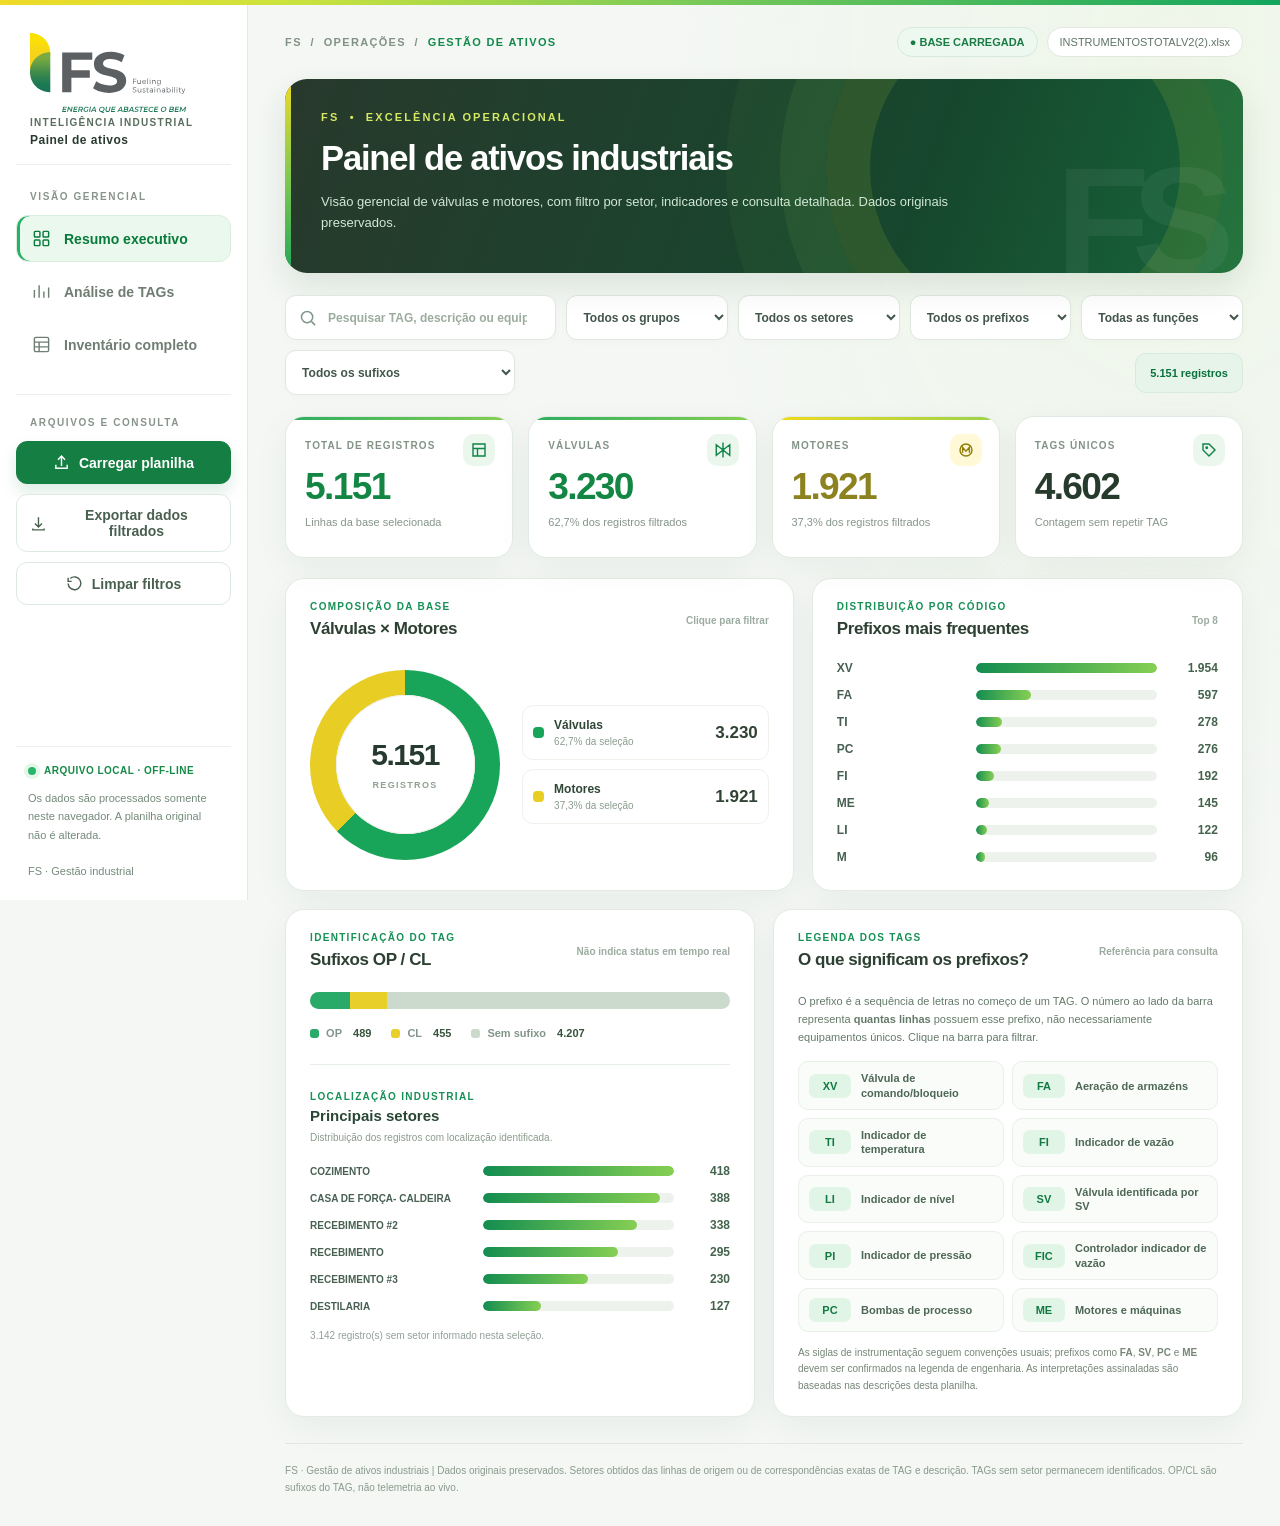
==== commit f9e1cd8a: "Rename FS_DASHBOARD_SETOR_TABELA_SIMPLIFICADA_PTBR.html to index.html" ====
--- a/index.html
+++ b/index.html
@@ -89,7 +89,20 @@
 .function-chips{display:flex;flex-wrap:wrap;gap:8px;margin-top:15px}.function-chips span{display:inline-flex;gap:6px;align-items:center;padding:7px 10px;background:#f3f8f3;border:1px solid #e1ece2;border-radius:8px;color:#5d7864;font-size:11px}.function-chips b{color:#0e8d4d}
 .page.hidden{display:none!important}
 .table-outer{border:1px solid #e4ebe4;border-radius:12px;overflow:auto;max-height:640px}
-.data-table{border-collapse:collapse;width:100%;min-width:1020px;font-size:12px;text-align:left}
+.sector-cell{font-size:11px;font-weight:650;color:#36664b;white-space:nowrap}
+.prefix-intro{font-size:11px;line-height:1.65;color:#647a69;margin:0 0 15px}
+.prefix-guide{display:grid;grid-template-columns:repeat(2,minmax(0,1fr));gap:8px}
+.prefix-definition{display:flex;align-items:center;gap:10px;padding:9px 10px;border:1px solid #e8f0e7;border-radius:10px;background:#f9fcf9;min-width:0}
+.prefix-definition b{color:#117942;background:#e1f5e6;font-size:11px;border-radius:7px;min-width:42px;text-align:center;padding:6px 5px;flex-shrink:0}
+.prefix-definition span{font-size:11px;font-weight:650;color:#4e6756;line-height:1.3}
+.prefix-caution{margin:13px 0 0;color:#758677;font-size:10px;line-height:1.65}
+.sector-summary-header{padding-top:26px;margin-top:25px;border-top:1px solid #e6efe6}
+.sector-summary-header .eyebrow{margin:0 0 5px}.sector-summary-header h3{margin:0;font-size:15px;color:#294635;font-weight:800}
+.sector-summary-header p:not(.eyebrow){font-size:10px;color:#8b9b8c;line-height:1.5;margin:6px 0 19px}
+.sector-bars .bar-row{grid-template-columns:minmax(112px,165px) minmax(40px,1fr) 48px;gap:8px}
+.sector-bars .bar-name{font-size:10px}
+.sector-summary-note{margin:15px 0 0;color:#91a096;font-size:10px;line-height:1.5}
+.data-table{border-collapse:collapse;width:100%;min-width:800px;font-size:12px;text-align:left}
 .data-table thead th{background:#f0f7f1;position:sticky;top:0;z-index:2;color:#637e6b;font-size:10px;font-weight:850;letter-spacing:.08em;text-transform:uppercase;padding:15px 14px;border-bottom:1px solid #dcebdc}
 .data-table tbody tr{border-bottom:1px solid #eef1ed}.data-table tbody tr:nth-child(even){background:#fafcfa}.data-table tbody tr:hover{background:#eef9f1}
 .data-table td{padding:13px 14px;color:#536858;max-width:450px;line-height:1.45}.data-table td.tagcol{color:#138349;font-weight:800;white-space:nowrap}.data-table td.indexcol{color:#9aab9e;font-weight:700}
@@ -103,7 +116,7 @@
 #toast.hidden{display:none}
 @media(max-width:1220px){.app{grid-template-columns:218px minmax(0,1fr)}.sidebar{padding:25px 12px}.main{padding:22px 22px}.two{grid-template-columns:1fr}.three{grid-template-columns:1fr 1fr}}
 @media(max-width:900px){.kpis{grid-template-columns:repeat(2,minmax(0,1fr))}.results-pill{margin-left:0}.hero{padding:27px 25px}}
-@media(max-width:660px){.app{display:block}.sidebar{position:relative;height:auto;display:block;padding:10px 15px 16px}.brand{border:0;display:flex;align-items:center;justify-content:space-between;padding:0 4px}.brand-image{width:115px;height:59px;margin:0}.brand-caption{font-size:8px}.brand-caption strong{font-size:10px}.sidebar .side-actions,.side-bottom,.sidebar .side-title{display:none}.menu{display:flex;overflow-x:auto;gap:3px}.nav{font-size:11px;padding:10px;white-space:nowrap}.nav svg{width:16px;height:16px}.sidebar .side-actions{display:flex;flex-wrap:wrap;gap:7px;border-top:0;padding-top:9px}.sidebar .side-actions .side-button{margin:0;flex:1 1 130px;padding:10px 8px;font-size:10px}.sidebar .side-actions .side-button svg{width:14px;height:14px}.main{padding:18px 13px}.hero{min-height:170px;padding:25px 20px}.hero .hero-mark{font-size:100px}.hero h1{font-size:27px}.topbar{display:none}.kpis{gap:10px}.kpi{padding:16px;min-height:128px}.kpi .num{font-size:30px}.two,.two.equal,.three{grid-template-columns:1fr}.card{padding:19px}.search-wrap{min-width:100%;max-width:none}.select{min-width:130px}.toolbar{gap:8px}.donut{width:175px;height:175px;flex-basis:175px}.donut-center{width:126px;height:126px}.bar-row{grid-template-columns:100px minmax(60px,1fr) 46px}}
+@media(max-width:660px){.prefix-guide{grid-template-columns:1fr}.app{display:block}.sidebar{position:relative;height:auto;display:block;padding:10px 15px 16px}.brand{border:0;display:flex;align-items:center;justify-content:space-between;padding:0 4px}.brand-image{width:115px;height:59px;margin:0}.brand-caption{font-size:8px}.brand-caption strong{font-size:10px}.sidebar .side-actions,.side-bottom,.sidebar .side-title{display:none}.menu{display:flex;overflow-x:auto;gap:3px}.nav{font-size:11px;padding:10px;white-space:nowrap}.nav svg{width:16px;height:16px}.sidebar .side-actions{display:flex;flex-wrap:wrap;gap:7px;border-top:0;padding-top:9px}.sidebar .side-actions .side-button{margin:0;flex:1 1 130px;padding:10px 8px;font-size:10px}.sidebar .side-actions .side-button svg{width:14px;height:14px}.main{padding:18px 13px}.hero{min-height:170px;padding:25px 20px}.hero .hero-mark{font-size:100px}.hero h1{font-size:27px}.topbar{display:none}.kpis{gap:10px}.kpi{padding:16px;min-height:128px}.kpi .num{font-size:30px}.two,.two.equal,.three{grid-template-columns:1fr}.card{padding:19px}.search-wrap{min-width:100%;max-width:none}.select{min-width:130px}.toolbar{gap:8px}.donut{width:175px;height:175px;flex-basis:175px}.donut-center{width:126px;height:126px}.bar-row{grid-template-columns:100px minmax(60px,1fr) 46px}}
 @media print{.sidebar,.toolbar,.topbar,#toast,.paginator{display:none!important}.app{display:block}.main{padding:0;background:#fff}.hero{color:#fff;-webkit-print-color-adjust:exact;print-color-adjust:exact}.card,.kpi{box-shadow:none;break-inside:avoid}body{background:#fff}}
 </style>
 </head>
@@ -133,17 +146,18 @@
  <div class="side-bottom"><div class="local-tag">ARQUIVO LOCAL · OFF-LINE</div>Os dados são processados somente neste navegador. A planilha original não é alterada.<br /><br />FS · Gestão industrial</div>
 </aside>
 <main class="main">
- <div class="topbar"><div class="breadcrumb">FS &nbsp;/&nbsp; OPERAÇÕES &nbsp;/&nbsp; <strong>GESTÃO DE ATIVOS</strong></div><div class="top-right"><span class="state-pill">● BASE CARREGADA</span><span class="file-pill" id="sourceName">INSTRUMENTOSTOTALV2(1).xlsx</span></div></div>
+ <div class="topbar"><div class="breadcrumb">FS &nbsp;/&nbsp; OPERAÇÕES &nbsp;/&nbsp; <strong>GESTÃO DE ATIVOS</strong></div><div class="top-right"><span class="state-pill">● BASE CARREGADA</span><span class="file-pill" id="sourceName">INSTRUMENTOSTOTALV2(2).xlsx</span></div></div>
  <header class="hero">
-  <div class="hero-content"><p class="eyebrow">FS &nbsp;•&nbsp; EXCELÊNCIA OPERACIONAL</p><h1 id="pageTitle">Painel de ativos industriais</h1><p id="pageSubtitle">Visão gerencial de válvulas e motores, com indicadores, análise de TAGs e consulta detalhada. Dados originais preservados.</p></div><span aria-hidden="true" class="hero-mark">FS</span>
+  <div class="hero-content"><p class="eyebrow">FS &nbsp;•&nbsp; EXCELÊNCIA OPERACIONAL</p><h1 id="pageTitle">Painel de ativos industriais</h1><p id="pageSubtitle">Visão gerencial de válvulas e motores, com filtro por setor, indicadores e consulta detalhada. Dados originais preservados.</p></div><span aria-hidden="true" class="hero-mark">FS</span>
  </header>
  <section class="toolbar" aria-label="Filtros de consulta">
   <div class="search-wrap"><svg viewBox="0 0 24 24"><circle cx="10.8" cy="10.8" r="7.5"/><path d="m16.5 16.5 5 5"/></svg><input class="input" id="search" type="search" autocomplete="off" placeholder="Pesquisar TAG, descrição ou equipamento..." aria-label="Pesquisar TAG e descrição" /></div>
   <select class="select" id="groupFilter" aria-label="Grupo de equipamento"><option value="">Todos os grupos</option></select>
+   <select class="select" id="sectorFilter" aria-label="Filtrar por setor"><option value="">Todos os setores</option></select>
   <select class="select" id="prefixFilter" aria-label="Prefixo do TAG"><option value="">Todos os prefixos</option></select>
   <select class="select" id="letterFilter" aria-label="Função da segunda letra"><option value="">Todas as funções</option></select>
   <select class="select" id="statusFilter" aria-label="Sufixo do TAG"><option value="">Todos os sufixos</option><option value="OP">OP</option><option value="CL">CL</option><option value="Sem sufixo">Sem sufixo</option></select>
-  <span id="resultCount" class="results-pill">3.431 registros</span>
+  <span id="resultCount" class="results-pill">5.151 registros</span>
  </section>
  <section id="resumo" class="page">
   <div class="kpis">
@@ -157,8 +171,16 @@
    <article class="card"><div class="card-top"><div><p class="eyebrow">DISTRIBUIÇÃO POR CÓDIGO</p><h2>Prefixos mais frequentes</h2></div><span class="sidehint">Top 8</span></div><div class="bars" id="prefixBars"></div></article>
   </div>
   <div class="two equal section-gap">
-   <article class="card"><div class="card-top"><div><p class="eyebrow">IDENTIFICAÇÃO DO TAG</p><h2>Sufixos OP / CL</h2></div><span class="sidehint">Não indica status em tempo real</span></div><div class="status-track" id="statusTrack"></div><div id="statusLegend" class="status-legend"></div></article>
-   <article class="card"><div class="card-top"><div><p class="eyebrow">CRITÉRIO DE AGRUPAMENTO</p><h2>Regra de classificação</h2></div></div><div class="hintbox"><strong>Válvulas:</strong> registros cuja descrição original contém a palavra “válvula”.<br /><strong>Motores:</strong> demais registros, conforme critério gerencial solicitado. <em>As descrições e os TAGs não são modificados.</em></div></article>
+   <article class="card"><div class="card-top"><div><p class="eyebrow">IDENTIFICAÇÃO DO TAG</p><h2>Sufixos OP / CL</h2></div><span class="sidehint">Não indica status em tempo real</span></div><div class="status-track" id="statusTrack"></div><div id="statusLegend" class="status-legend"></div>
+     <div class="sector-summary-header"><p class="eyebrow">LOCALIZAÇÃO INDUSTRIAL</p><h3>Principais setores</h3><p>Distribuição dos registros com localização identificada.</p></div>
+     <div class="bars sector-bars" id="sectorBars"></div>
+     <p class="sector-summary-note" id="sectorCoverageNote"></p>
+    </article>
+   <article class="card"><div class="card-top"><div><p class="eyebrow">LEGENDA DOS TAGS</p><h2>O que significam os prefixos?</h2></div><span class="sidehint">Referência para consulta</span></div>
+     <p class="prefix-intro">O prefixo é a sequência de letras no começo de um TAG. O número ao lado da barra representa <strong>quantas linhas</strong> possuem esse prefixo, não necessariamente equipamentos únicos. Clique na barra para filtrar.</p>
+     <div class="prefix-guide" id="prefixGuide"></div>
+     <p class="prefix-caution">As siglas de instrumentação seguem convenções usuais; prefixos como <strong>FA</strong>, <strong>SV</strong>, <strong>PC</strong> e <strong>ME</strong> devem ser confirmados na legenda de engenharia. As interpretações assinaladas são baseadas nas descrições desta planilha.</p>
+    </article>
   </div>
  </section>
  <section id="analise" class="page hidden">
@@ -179,16 +201,16 @@
   <div class="card section-gap"><p class="insight-title">REFERÊNCIA RÁPIDA · SEGUNDA LETRA DO TAG</p><div class="hintbox">A segunda letra indica uma função do código quando houver uma convenção conhecida. Isso <strong>não substitui</strong> a descrição original do equipamento.</div><div class="function-chips"><span><b>V</b> Válvula</span><span><b>I</b> Indicador</span><span><b>T</b> Transmissor</span><span><b>R</b> Registrador</span><span><b>Outras</b> Não classificadas</span></div></div>
  </section>
  <section id="inventario" class="page hidden">
-  <div class="card"><div class="card-top"><div><p class="eyebrow">BASE ORIGINAL + AGRUPAMENTO GERENCIAL</p><h2>Inventário completo de TAGs</h2></div><span class="sidehint">Sem excluir linhas repetidas</span></div>
-   <div class="table-outer"><table class="data-table"><thead><tr><th>#</th><th>TAG original</th><th>Descrição original</th><th>Grupo gerencial</th><th>Função da 2ª letra</th><th>Prefixo</th><th>Sufixo</th></tr></thead><tbody id="dataTableBody"></tbody></table></div>
+  <div class="card"><div class="card-top"><div><p class="eyebrow">BASE ORIGINAL + IDENTIFICAÇÃO DE SETOR</p><h2>Inventário completo de TAGs</h2></div><span class="sidehint">Sem excluir linhas repetidas</span></div>
+   <div class="table-outer"><table class="data-table"><thead><tr><th>#</th><th>TAG original</th><th>Descrição original</th><th>Setor</th><th>Grupo gerencial</th></tr></thead><tbody id="dataTableBody"></tbody></table></div>
    <div class="paginator"><span id="rowsRange" class="pagination-info">—</span><div class="paging"><button class="page-btn" id="prevPage" type="button" aria-label="Página anterior">‹</button><span id="pageNo">1 / 1</span><button class="page-btn" id="nextPage" type="button" aria-label="Próxima página">›</button></div></div>
   </div>
  </section>
- <footer>FS · Gestão de ativos industriais | Dados originais preservados. Classificação “Motores” aplicada por regra gerencial, não por validação técnica individual. Sufixos OP/CL são textos do TAG, não indicadores de telemetria ao vivo.</footer>
+ <footer>FS · Gestão de ativos industriais | Dados originais preservados. Setores obtidos das linhas de origem ou de correspondências exatas de TAG e descrição. TAGs sem setor permanecem identificados. OP/CL são sufixos do TAG, não telemetria ao vivo.</footer>
 </main>
 </div>
 <div class="hidden" id="toast" role="status" aria-live="polite"></div>
-<script id="initialData" type="application/json">[["XV-41121 OP","Válvula"],["XV-41711 OP","Válvula"],["XV-41122","Válvula"],["PI-40101","Válvula Indicador"],["TI-40612","Válvula Indicador"],["LI-41220","Válvula Indicador"],["LI-41423","Válvula Indicador"],["PI-41733","Válvula Indicador"],["FI-41130","Válvula Indicador"],["TI-90103","Válvula Indicador"],["XV-41122 CL","Válvula"],["XV-41712 CL","Válvula"],["XV-41242","Válvula"],["XV-41122 OP","Válvula"],["XV-41712 OP","Válvula"],["XV-41243","Válvula"],["TI-40112","Válvula Indicador"],["LI-40701","Válvula Indicador"],["LI-41240","Válvula Indicador"],["PI-41412","Válvula Indicador"],["PI-41753","Válvula Indicador"],["FI-41202","Válvula Indicador"],["TT-CCM-2400","Válvula Transmissor"],["PV-40201","Válvula"],["TIC-41314","Válvula Indicador"],["LIC-40701","Válvula Indicador"],["LV-41610","Válvula"],["LIC-41920","Válvula Indicador"],["XV-41242 CL","Válvula"],["XV-41713 CL","Válvula"],["XV-41324","Válvula"],["XV-41242 OP","Válvula"],["XV-41713 OP","Válvula"],["XV-41325","Válvula"],["TI-40130","Válvula Indicador"],["TI-40712","Válvula Indicador"],["PI-41232","Válvula Indicador"],["TI-41413","Válvula Indicador"],["TI-41710","Válvula Indicador"],["FI-41322","Válvula Indicador"],["XV-41243 CL","Válvula"],["XV-41714 CL","Válvula"],["XV-41701","Válvula"],["XV-41243 OP","Válvula"],["XV-41714 OP","Válvula"],["XV-41702","Válvula"],["LI-40201","Válvula Indicador"],["LI-40801","Válvula Indicador"],["TI-41212","Válvula Indicador"],["TI-41414","Válvula Indicador"],["TI-41711","Válvula Indicador"],["PV-40301","Válvula"],["LIC-40201","Válvula Indicador"],["LIC-40801","Válvula Indicador"],["LV-41623","Válvula"],["LV-42010","Válvula"],["XV-41324 CL","Válvula"],["XV-41715 CL","Válvula"],["XV-41703","Válvula"],["XV-41324 OP","Válvula"],["XV-41715 OP","Válvula"],["XV-41704","Válvula"],["TI-40212","Válvula Indicador"],["TI-40812","Válvula Indicador"],["TI-41234","Válvula Indicador"],["TI-41415","Válvula Indicador"],["TI-41730","Válvula Indicador"],["FI-90101","Válvula Indicador"],["XV-40101 CL","Válvula"],["XV-41325 CL","Válvula"],["XV-41716 CL","Válvula"],["XV-41705","Válvula"],["XV-40101 OP","Válvula"],["XV-41325 OP","Válvula"],["XV-41716 OP","Válvula"],["XV-41706","Válvula"],["LI-40301","Válvula Indicador"],["LI-40901","Válvula Indicador"],["TI-41235","Válvula Indicador"],["TI-41951","Válvula Indicador"],["TI-41731","Válvula Indicador"],["AI-41916","Válvula Indicador"],["PV-40401","Válvula"],["LIC-40301","Válvula Indicador"],["LIC-40901","Válvula Indicador"],["FIC-42011","Válvula Indicador"],["XV-40201 CL","Válvula"],["XV-41701 CL","Válvula"],["XV-41717 CL","Válvula"],["XV-41707","Válvula"],["XV-40201 OP","Válvula"],["XV-41701 OP","Válvula"],["XV-41717 OP","Válvula"],["XV-41708","Válvula"],["TI-40312","Válvula Indicador"],["TI-40912","Válvula Indicador"],["TI-41236","Válvula Indicador"],["FI-41610","Válvula Indicador"],["TI-41750","Válvula Indicador"],["AI-41120","Válvula Indicador"],["XV-40301 CL","Válvula"],["XV-41702 CL","Válvula"],["XV-41103 CL","Válvula"],["XV-41709","Válvula"],["XV-40301 OP","Válvula"],["XV-41702 OP","Válvula"],["XV-41103 OP","Válvula"],["XV-41710","Válvula"],["LI-40401","Válvula Indicador"],["FI-41024","Válvula Indicador"],["TI-41237","Válvula Indicador"],["PI-41540","Válvula Indicador"],["TI-41751","Válvula Indicador"],["AI-41524","Válvula Indicador"],["PV-40530","Válvula"],["LIC-40401","Válvula Indicador"],["LIC-41022","Válvula Indicador"],["FV-41705","Válvula"],["LIC-41323","Válvula Indicador"],["XV-40401 CL","Válvula"],["XV-41703 CL","Válvula"],["XV-41130 CL","Válvula"],["XV-41711","Válvula"],["XV-40401 OP","Válvula"],["XV-41703 OP","Válvula"],["XV-41130 OP","Válvula"],["XV-41712","Válvula"],["TI-40412","Válvula Indicador"],["LI-41022","Válvula Indicador"],["TI-41912","Válvula Indicador"],["PI-41541","Válvula Indicador"],["TI-41712","Válvula Indicador"],["XV-47101 CL","Válvula"],["XV-41704 CL","Válvula"],["XV-41611 CL","Válvula"],["XV-41713","Válvula"],["XV-47101 OP","Válvula"],["XV-41704 OP","Válvula"],["XV-41611 OP","Válvula"],["XV-41714","Válvula"],["FI-40522","Válvula Indicador"],["TI-41011","Válvula Indicador"],["PI-41711","Válvula Indicador"],["FI-41522","Válvula Indicador"],["PI-41801","Válvula Indicador"],["FI-41524","Válvula Indicador"],["LI-49110","Válvula Indicador"],["FI-60201-Retrsm","Válvula Indicador"],["LIC-40524","Válvula Indicador"],["FIC-41202","Válvula Indicador"],["PIC-41721","Válvula Indicador"],["FIC-90101","Válvula Indicador"],["XV-47201 CL","Válvula"],["XV-41705 CL","Válvula"],["XV-41951 CL","Válvula"],["XV-41715","Válvula"],["XV-47201 OP","Válvula"],["XV-41705 OP","Válvula"],["XV-41951 OP","Válvula"],["XV-41716","Válvula"],["LI-40524","Válvula Indicador"],["FI-42011","Válvula Indicador"],["LI-41323","Válvula Indicador"],["LI-41524","Válvula Indicador"],["PI-41813","Válvula Indicador"],["FI-90240","Válvula Indicador"],["PI-49110","Válvula Indicador"],["XV-47301 CL","Válvula"],["XV-41706 CL","Válvula"],["XV-41952 CL","Válvula"],["XV-41717","Válvula"],["XV-47301 OP","Válvula"],["XV-41706 OP","Válvula"],["XV-41952 OP","Válvula"],["XV-41103","Válvula"],["TI-40511","Válvula Indicador"],["LI-42010","Válvula Indicador"],["PI-41313","Válvula Indicador"],["FI-41622","Válvula Indicador"],["TI-41814","Válvula Indicador"],["FI-60201","Válvula Indicador"],["TI-49113","Válvula Indicador"],["FI-60202-Retrns","Válvula Indicador"],["TIC40523","Válvula Indicador"],["LIC-41423","Válvula Indicador"],["PIC-41801","Válvula Indicador"],["LIC-49110","Válvula Indicador"],["XV-47401 CL","Válvula"],["XV-41707 CL","Válvula"],["XV-60116 CL","Válvula"],["XV-41130","Válvula"],["XV-47401 OP","Válvula"],["XV-41707 OP","Válvula"],["XV-60116 OP","Válvula"],["XV-41611","Válvula"],["TI-40523","Válvula Indicador"],["TI-90102","Válvula Indicador"],["TI-41314","Válvula Indicador"],["LI-41623","Válvula Indicador"],["FI-41902","Válvula Indicador"],["XV-41708 CL","Válvula"],["XV-60118 CL","Válvula"],["XV-41951","Válvula"],["XV-41708 OP","Válvula"],["XV-60118 OP","Válvula"],["XV-41952","Válvula"],["TI-40530","Válvula Indicador"],["PI-41721","Válvula Indicador"],["TI-41315","Válvula Indicador"],["TI-41611","Válvula Indicador"],["FI-41910","Válvula Indicador"],["FI-60203-Retrnsm","Válvula Indicador"],["TIC-40530","Válvula Indicador"],["LIC_41524","Válvula Indicador"],["PIC-41813","Válvula Indicador"],["XV-41709 CL","Válvula"],["XV-40515 CL","Válvula"],["XV-60116","Válvula"],["XV-41709 OP","Válvula"],["XV-40515 OP","Válvula"],["XV-60118","Válvula"],["PI-40530","Válvula Indicador"],["PI-41661","Válvula Indicador"],["TI-41316","Válvula Indicador"],["PI-41651","Válvula Indicador"],["XV-41710 CL","Válvula"],["XV-40515","Válvula"],["XV-41710 OP","Válvula"],["XV-540056 OP","Válvula"],["XV-50122","Válvula"],["XV-540025 OP","Válvula"],["XV-50226 OP","Válvula"],["XV-50227","Válvula"],["XV-55132 OP","Válvula"],["XV-540057","Válvula"],["LI-50111","Válvula Indicador"],["AI-55241","Válvula Indicador"],["XV-540057 CL","Válvula"],["XV-50123","Válvula"],["XV-50123","Válvula"],["XV-540026 CL","Válvula"],["XV-540026","Válvula"],["XV-50227 CL","Válvula"],["XV-50228","Válvula"],["XV-55131 CL","Válvula"],["XV-540058","Válvula"],["XV-540057 OP","Válvula"],["XV-50113 CL","Válvula"],["XV-50123","Válvula"],["XV-540026 OP","Válvula"],["XV-50227 OP","Válvula"],["XV-55111","Válvula"],["XV-55131 OP","Válvula"],["XV-540059","Válvula"],["TI-50242","Válvula Indicador"],["FI-55228","Válvula Indicador"],["XV-540058 CL","Válvula"],["FIC-50202","Válvula Indicador"],["XV-50113 OP","Válvula"],["XV-50124","Válvula"],["XV-50124","Válvula"],["XV-540027 CL","Válvula"],["XV-540027","Válvula"],["XV-50228 CL","Válvula"],["XV-55123","Válvula"],["XV-55123 CL","Válvula"],["XV-540058 OP","Válvula"],["XV-50124","Válvula"],["XV-540027 OP","Válvula"],["XV-50228 OP","Válvula"],["XV-55124","Válvula"],["XV-55123 OP","Válvula"],["FI-50201","Válvula Indicador"],["XV-540059 CL","Válvula"],["XV-50125","Válvula"],["XV-50125","Válvula"],["XV-540028 CL","Válvula"],["XV-540028","Válvula"],["XV-55125","Válvula"],["XV-55112 CL","Válvula"],["XV-540059 OP","Válvula"],["XV-50125","Válvula"],["XV-540028 OP","Válvula"],["XV-55131","Válvula"],["XV-55112 OP","Válvula"],["FI-50202","Válvula Indicador"],["LI-540011","Válvula Indicador"],["XV-540060 CL","Válvula"],["FIC-55201","Válvula Indicador"],["XV-55211  CL","Válvula"],["XV-50224","Válvula"],["XV-50224","Válvula"],["XV-540029 CL","Válvula"],["XV-540029","Válvula"],["XV-55132","Válvula"],["XV-540050 CL","Válvula"],["XV-540060 OP","Válvula"],["XV-55211 OP","Válvula"],["XV-50224","Válvula"],["XV-540029 OP","Válvula"],["XV-55211","Válvula"],["XV-540050 OP","Válvula"],["LI-50211","Válvula Indicador"],["XV-540061 CL","Válvula"],["XV-55212  CL","Válvula"],["XV-50225","Válvula"],["XV-50225","Válvula"],["XV-540030 CL","Válvula"],["XV-540030","Válvula"],["XV-55212","Válvula"],["XV-540051 CL","Válvula"],["XV-540061 OP","Válvula"],["XV-55212 OP","Válvula"],["XV-50225","Válvula"],["XV-540030 OP","Válvula"],["XV-55224","Válvula"],["XV-540051 OP","Válvula"],["FI-50126","Válvula Indicador"],["FIC-55202","Válvula Indicador"],["XV-55125  CL","Válvula"],["XV-540015","Válvula"],["XV-540015","Válvula"],["XV-540040 CL","Válvula"],["XV-540040","Válvula"],["XV-55225","Válvula"],["XV-540054 CL","Válvula"],["XV-55125 OP","Válvula"],["XV-540015","Válvula"],["XV-540040 OP","Válvula"],["XV-55226","Válvula"],["XV-540054 OP","Válvula"],["FI-50226","Válvula Indicador"],["XV-55225  CL","Válvula"],["XV-540016","Válvula"],["XV-540016","Válvula"],["XV-540041 CL","Válvula"],["XV-540041","Válvula"],["XV-55227","Válvula"],["XV-540055 CL","Válvula"],["XV-55225 OP","Válvula"],["XV-540016","Válvula"],["XV-540041 OP","Válvula"],["XV-55228","Válvula"],["XV-540055 OP","Válvula"],["FI-55126","Válvula Indicador"],["LIC-50113","Válvula Indicador"],["XV-55226  CL","Válvula"],["XV-540017","Válvula"],["XV-540017","Válvula"],["XV-55112","Válvula"],["XV-540048 CL","Válvula"],["XV-55226 OP","Válvula"],["XV-540017","Válvula"],["XV-540060","Válvula"],["XV-540048 OP","Válvula"],["LI-55111","Válvula Indicador"],["XV-55227  CL","Válvula"],["XV-540018","Válvula"],["XV-540018","Válvula"],["XV-540068 CL","Válvula"],["XV-50113","Válvula"],["XV-540049 CL","Válvula"],["XV-55227 OP","Válvula"],["XV-540018","Válvula"],["XV-540068 OP","Válvula"],["XV-540061","Válvula"],["XV-540049 OP","Válvula"],["LI-55131","Válvula Indicador"],["TI-55126","Válvula Indicador"],["FIC-55228","Válvula Indicador"],["XV-55228  CL","Válvula"],["XV-540019","Válvula"],["XV-540019","Válvula"],["XV-50111 CL","Válvula"],["XV-50111","Válvula"],["XV-540068","Válvula"],["XV-540052 CL","Válvula"],["XV-55228 OP","Válvula"],["XV-540019","Válvula"],["XV-50111 OP","Válvula"],["XV-540048","Válvula"],["XV-540052 OP","Válvula"],["FI-55201","Válvula Indicador"],["TI-55226","Válvula Indicador"],["XV-540020","Válvula"],["XV-540020","Válvula"],["XV-50112 CL","Válvula"],["XV-50112","Válvula"],["XV-540049","Válvula"],["XV-540053 CL","Válvula"],["XV-540020","Válvula"],["XV-50112 OP","Válvula"],["XV-540050","Válvula"],["XV-540053 OP","Válvula"],["FI-55202","Válvula Indicador"],["XV-540021","Válvula"],["XV-540021","Válvula"],["XV-50131 CL","Válvula"],["XV-50131","Válvula"],["XV-540051","Válvula"],["XV-55111 CL","Válvula"],["XV-540021","Válvula"],["XV-50131 OP","Válvula"],["XV-540052","Válvula"],["XV-55111 OP","Válvula"],["FI-55226","Válvula Indicador"],["XV-540022","Válvula"],["XV-540022","Válvula"],["XV-50132 CL","Válvula"],["XV-50132","Válvula"],["XV-540053","Válvula"],["XV-55224 CL","Válvula"],["XV-540022","Válvula"],["XV-50132 OP","Válvula"],["XV-540054","Válvula"],["XV-55224 OP","Válvula"],["LI-55211","Válvula Indicador"],["TI-50226","Válvula Indicador"],["XV-540023","Válvula"],["XV-540023","Válvula"],["XV-50211 CL","Válvula"],["XV-50211","Válvula"],["XV-540055","Válvula"],["XV-55124 CL","Válvula"],["XV-540023","Válvula"],["XV-50211 OP","Válvula"],["XV-55124 OP","Válvula"],["TI-55242","Válvula Indicador"],["TI-50126","Válvula Indicador"],["XV-540024","Válvula"],["XV-540024","Válvula"],["XV-50212 CL","Válvula"],["XV-50212","Válvula"],["XV-540024","Válvula"],["XV-50212 OP","Válvula"],["XV-60117","Válvula"],["XV-46121 OP","Válvula"],["XV-46711 OP","Válvula"],["XV-46122","Válvula"],["PI-45101","Válvula Indicador"],["TI-45612","Válvula Indicador"],["LI-46220","Válvula Indicador"],["LI-46423","Válvula Indicador"],["PI-46733","Válvula Indicador"],["FI-46130","Válvula Indicador"],["XV-45515","Válvula"],["XV-46122 CL","Válvula"],["XV-46712 CL","Válvula"],["XV-46242","Válvula"],["XV-45516","Válvula"],["XV-46122 OP","Válvula"],["XV-46712 OP","Válvula"],["XV-46243","Válvula"],["TI-45112","Válvula Indicador"],["LI-45701","Válvula Indicador"],["LI-46240","Válvula Indicador"],["PI-46412","Válvula Indicador"],["PI-46753","Válvula Indicador"],["FI-46202","Válvula Indicador"],["XV-46105","Válvula"],["PV-45201","Válvula"],["TIC-46314","Válvula Indicador"],["LIC-45701","Válvula Indicador"],["LV-46610","Válvula"],["LIC-46920","Válvula Indicador"],["XV-46242 CL","Válvula"],["XV-46713 CL","Válvula"],["XV-46324","Válvula"],["XV-46106","Válvula"],["XV-46242 OP","Válvula"],["XV-46713 OP","Válvula"],["XV-46325","Válvula"],["TI-45130","Válvula Indicador"],["TI-45712","Válvula Indicador"],["PI-46232","Válvula Indicador"],["TI-46413","Válvula Indicador"],["TI-46710","Válvula Indicador"],["FI-46322","Válvula Indicador"],["XV-46116","Válvula"],["XV-46243 CL","Válvula"],["XV-46714 CL","Válvula"],["XV-46701","Válvula"],["XV-40516","Válvula"],["XV-46243 OP","Válvula"],["XV-46714 OP","Válvula"],["XV-46702","Válvula"],["LI-45201","Válvula Indicador"],["LI-45801","Válvula Indicador"],["TI-46212","Válvula Indicador"],["TI-46414","Válvula Indicador"],["TI-46712","Válvula Indicador"],["FI-46524","Válvula Indicador"],["XV-40101","Válvula"],["PV-45301","Válvula"],["LIC-45201","Válvula Indicador"],["LIC-45801","Válvula Indicador"],["LIC-46623","Válvula Indicador"],["LIC-47010","Válvula Indicador"],["XV-46324 CL","Válvula"],["XV-46715 CL","Válvula"],["XV-46703","Válvula"],["XV-40201","Válvula"],["XV-46324 OP","Válvula"],["XV-46715 OP","Válvula"],["XV-46704","Válvula"],["TI-45212","Válvula Indicador"],["TI-45812","Válvula Indicador"],["TI-46234","Válvula Indicador"],["TI-46415","Válvula Indicador"],["TI-46730","Válvula Indicador"],["FI-95101","Válvula Indicador"],["XV-45101","Válvula"],["XV-41105 CL","Válvula"],["XV-46325 CL","Válvula"],["XV-46716 CL","Válvula"],["XV-46705","Válvula"],["XV-45201","Válvula"],["XV-41105 OP","Válvula"],["XV-46325 OP","Válvula"],["XV-46716 OP","Válvula"],["XV-46706","Válvula"],["LI-45301","Válvula Indicador"],["LI-45901","Válvula Indicador"],["TI-46235","Válvula Indicador"],["TI-46951","Válvula Indicador"],["TI-46731","Válvula Indicador"],["AI-46916","Válvula Indicador"],["XV-45301","Válvula"],["PV-45401","Válvula"],["LIC-45301","Válvula Indicador"],["LIC-45901","Válvula Indicador"],["FIC-47011","Válvula Indicador"],["XV-41106 CL","Válvula"],["XV-46701 CL","Válvula"],["XV-46717 CL","Válvula"],["XV-46707","Válvula"],["XV-45401","Válvula"],["XV-41106 OP","Válvula"],["XV-46701 OP","Válvula"],["XV-46717 OP","Válvula"],["XV-46708","Válvula"],["TI-45312","Válvula Indicador"],["TI-45912","Válvula Indicador"],["TI-46236","Válvula Indicador"],["FI-46610","Válvula Indicador"],["TI-46750","Válvula Indicador"],["AI-46120","Válvula Indicador"],["XV-40301","Válvula"],["XV-41116 CL","Válvula"],["XV-46702 CL","Válvula"],["XV-46103 CL","Válvula"],["XV-46709","Válvula"],["XV-40401","Válvula"],["XV-41116 OP","Válvula"],["XV-46702 OP","Válvula"],["XV-46103 OP","Válvula"],["XV-46710","Válvula"],["LI-45401","Válvula Indicador"],["FI-46024","Válvula Indicador"],["TI-46237","Válvula Indicador"],["PI-46540","Válvula Indicador"],["TI-46751","Válvula Indicador"],["AI-46524","Válvula Indicador"],["PIC-45530","Válvula Indicador"],["LIC-45401","Válvula Indicador"],["LIC-46022","Válvula Indicador"],["FV-46705","Válvula"],["LIC-46323","Válvula Indicador"],["XV-60115 CL","Válvula"],["XV-46703 CL","Válvula"],["XV-46130 CL","Válvula"],["XV-46711","Válvula"],["XV-60115 OP","Válvula"],["XV-46703 OP","Válvula"],["XV-46130 OP","Válvula"],["XV-46712","Válvula"],["TI-45412","Válvula Indicador"],["LI-46022","Válvula Indicador"],["TI-46912","Válvula Indicador"],["PI-46541","Válvula Indicador"],["TI-46711","Válvula Indicador"],["FI-60202","Válvula Indicador"],["XV-60117 CL","Válvula"],["XV-46704 CL","Válvula"],["XV-46611 CL","Válvula"],["XV-46713","Válvula"],["XV-60117 OP","Válvula"],["XV-46704 OP","Válvula"],["XV-46611 OP","Válvula"],["XV-46714","Válvula"],["FI-45522","Válvula Indicador"],["TI-46011","Válvula Indicador"],["PI-46711","Válvula Indicador"],["FI-46522","Válvula Indicador"],["PI-46801","Válvula Indicador"],["LIC-45524","Válvula Indicador"],["FIC-46202","Válvula Indicador"],["PIC-46721","Válvula Indicador"],["FIC-95101","Válvula Indicador"],["XV-45515 CL","Válvula"],["XV-46705 CL","Válvula"],["XV-46951 CL","Válvula"],["XV-46715","Válvula"],["XV-45515 OP","Válvula"],["XV-46705 OP","Válvula"],["XV-46951 OP","Válvula"],["XV-46716","Válvula"],["LI-45524","Válvula Indicador"],["FI-47011","Válvula Indicador"],["LI-46323","Válvula Indicador"],["LI-46524","Válvula Indicador"],["PI-46813","Válvula Indicador"],["FI-90241","Válvula Indicador"],["XV-45516 CL","Válvula"],["XV-46706 CL","Válvula"],["XV-46952 CL","Válvula"],["XV-46717","Válvula"],["XV-45516 OP","Válvula"],["XV-46706 OP","Válvula"],["XV-46952 OP","Válvula"],["XV-46103","Válvula"],["TI-45511","Válvula Indicador"],["LI-47010","Válvula Indicador"],["PI-46313","Válvula Indicador"],["FI-46622","Válvula Indicador"],["TI-46814","Válvula Indicador"],["TI-49213","Válvula Indicador"],["TIC-45523","Válvula Indicador"],["LIC-46423","Válvula Indicador"],["PIC-46801","Válvula Indicador"],["LIC-49210","Válvula Indicador"],["XV-46105 CL","Válvula"],["XV-46707 CL","Válvula"],["XV-45101 CL","Válvula"],["XV-46130","Válvula"],["XV-46105 OP","Válvula"],["XV-46707 OP","Válvula"],["XV-45101 OP","Válvula"],["XV-46611","Válvula"],["TI-45523","Válvula Indicador"],["TI-95102","Válvula Indicador"],["TI-46314","Válvula Indicador"],["LI-46623","Válvula Indicador"],["FI-46902","Válvula Indicador"],["LI-49210","Válvula Indicador"],["XV-46106 CL","Válvula"],["XV-46708 CL","Válvula"],["XV-45201 CL","Válvula"],["XV-46951","Válvula"],["XV-46106 OP","Válvula"],["XV-46708 OP","Válvula"],["XV-45201 OP","Válvula"],["XV-46952","Válvula"],["TI-45530","Válvula Indicador"],["PI-46721","Válvula Indicador"],["TI-46315","Válvula Indicador"],["TI-46611","Válvula Indicador"],["FI-46910","Válvula Indicador"],["PI-49210","Válvula Indicador"],["TIC-45530","Válvula Indicador"],["LIC-46524","Válvula Indicador"],["PIC-46813","Válvula Indicador"],["XV-46116 CL","Válvula"],["XV-46709 CL","Válvula"],["XV-45301 CL","Válvula"],["XV-41105","Válvula"],["XV-46116 OP","Válvula"],["XV-46709 OP","Válvula"],["XV-45301 OP","Válvula"],["XV-41106","Válvula"],["PI-45530","Válvula Indicador"],["PI-46661","Válvula Indicador"],["TI-46316","Válvula Indicador"],["PI-46651","Válvula Indicador"],["PI-95101","Válvula Indicador"],["TI-95103","Válvula Indicador"],["XV-40516 CL","Válvula"],["XV-46710 CL","Válvula"],["XV-45401 CL","Válvula"],["XV-41116","Válvula"],["XV-40516 OP","Válvula"],["XV-46710 OP","Válvula"],["XV-45401 OP","Válvula"],["XV-48121 OP","Válvula"],["XV-48711 OP","Válvula"],["XV-48122","Válvula"],["PI-47101","Válvula Indicador"],["TI-47612","Válvula Indicador"],["LI-48220","Válvula Indicador"],["LI-48423","Válvula Indicador"],["PI-48733","Válvula Indicador"],["FI-48130","Válvula Indicador"],["XV-60119","Válvula"],["XV-48122 CL","Válvula"],["XV-48712 CL","Válvula"],["XV-48242","Válvula"],["XV-48122 OP","Válvula"],["XV-48712 OP","Válvula"],["XV-48243","Válvula"],["TI-47112","Válvula Indicador"],["LI-47701","Válvula Indicador"],["LI-48240","Válvula Indicador"],["PI-48412","Válvula Indicador"],["PI-48753","Válvula Indicador"],["FI-48202","Válvula Indicador"],["XV-60120","Válvula"],["PIC-47201","Válvula Indicador"],["TIC-48314","Válvula Indicador"],["LIC-47701","Válvula Indicador"],["FIC-48610","Válvula Indicador"],["LIC-48920","Válvula Indicador"],["XV-48242 CL","Válvula"],["XV-48713 CL","Válvula"],["XV-48324","Válvula"],["XV-48242 OP","Válvula"],["XV-48713 OP","Válvula"],["XV-48325","Válvula"],["TI-47130","Válvula Indicador"],["TI-47712","Válvula Indicador"],["PI-48232","Válvula Indicador"],["TI-48413","Válvula Indicador"],["TI-48710","Válvula Indicador"],["FI-48322","Válvula Indicador"],["XV-48243 CL","Válvula"],["XV-48714 CL","Válvula"],["XV-48701","Válvula"],["XV-48243 OP","Válvula"],["XV-48714 OP","Válvula"],["XV-48702","Válvula"],["LI-47201","Válvula Indicador"],["LI-47801","Válvula Indicador"],["TI-48212","Válvula Indicador"],["TI-48414","Válvula Indicador"],["TI-48711","Válvula Indicador"],["FI-48524","Válvula Indicador"],["PIC-47301","Válvula Indicador"],["LIC-47201","Válvula Indicador"],["LIC-47801","Válvula Indicador"],["LIC-48623","Válvula Indicador"],["LIC-49010","Válvula Indicador"],["XV-48324 CL","Válvula"],["XV-48715 CL","Válvula"],["XV-48703","Válvula"],["XV-48324 OP","Válvula"],["XV-48715 OP","Válvula"],["XV-48704","Válvula"],["TI-47212","Válvula Indicador"],["TI-47812","Válvula Indicador"],["TI-48234","Válvula Indicador"],["TI-48415","Válvula Indicador"],["TI-48730","Válvula Indicador"],["FI-97101","Válvula Indicador"],["XV-47516 CL","Válvula"],["XV-48325 CL","Válvula"],["XV-48716 CL","Válvula"],["XV-48705","Válvula"],["XV-47516 OP","Válvula"],["XV-48325 OP","Válvula"],["XV-48716 OP","Válvula"],["XV-48706","Válvula"],["LI-47301","Válvula Indicador"],["LI-47901","Válvula Indicador"],["TI-48235","Válvula Indicador"],["TI-48951","Válvula Indicador"],["TI-48731","Válvula Indicador"],["AI-48916","Válvula Indicador"],["PIC-47401","Válvula Indicador"],["LIC-47301","Válvula Indicador"],["LIC-47901","Válvula Indicador"],["FIC-49011","Válvula Indicador"],["XV-60119 CL","Válvula"],["XV-48701 CL","Válvula"],["XV-48817 CL","Válvula"],["XV-48707","Válvula"],["XV-60119 OP","Válvula"],["XV-48701 OP","Válvula"],["XV-48817 OP","Válvula"],["XV-48708","Válvula"],["TI-47312","Válvula Indicador"],["TI-47912","Válvula Indicador"],["TI-48236","Válvula Indicador"],["FI-48610","Válvula Indicador"],["TI-48750","Válvula Indicador"],["AI-48120","Válvula Indicador"],["XV-47101","Válvula"],["XV-60120 CL","Válvula"],["XV-48702 CL","Válvula"],["XV-48103 CL","Válvula"],["XV-48709","Válvula"],["XV-60120 OP","Válvula"],["XV-48702 OP","Válvula"],["XV-48103 OP","Válvula"],["XV-48710","Válvula"],["LI-47401","Válvula Indicador"],["FI-48024","Válvula Indicador"],["TI-48237","Válvula Indicador"],["PI-48540","Válvula Indicador"],["TI-48751","Válvula Indicador"],["AI-48524","Válvula Indicador"],["XV-47201","Válvula"],["PIC-47530","Válvula Indicador"],["LIC-47401","Válvula Indicador"],["LIC-48022","Válvula Indicador"],["FIC-48705","Válvula Indicador"],["LIC-48323","Válvula Indicador"],["XV-48703 CL","Válvula"],["XV-48130 CL","Válvula"],["XV-48711","Válvula"],["XV-48703 OP","Válvula"],["XV-48130 OP","Válvula"],["XV-48712","Válvula"],["TI-47412","Válvula Indicador"],["LI-48022","Válvula Indicador"],["TI-48912","Válvula Indicador"],["PI-48541","Válvula Indicador"],["TI-48700","Válvula Indicador"],["FI-60203","Válvula Indicador"],["XV-47301","Válvula"],["XV-48704 CL","Válvula"],["XV-48611 CL","Válvula"],["XV-48713","Válvula"],["XV-48704 OP","Válvula"],["XV-48611 OP","Válvula"],["XV-48714","Válvula"],["FI-47522","Válvula Indicador"],["FI-48525","Válvula Indicador"],["PI-48711","Válvula Indicador"],["FI-48522","Válvula Indicador"],["PI-48801","Válvula Indicador"],["FI-90242","Válvula Indicador"],["XV-47401","Válvula"],["FIC-48525","Válvula Indicador"],["LIC-47524","Válvula Indicador"],["FIC-48202","Válvula Indicador"],["PIC-48721","Válvula Indicador"],["FIC-97101","Válvula Indicador"],["XV-48705 CL","Válvula"],["XV-48951 CL","Válvula"],["XV-48715","Válvula"],["XV-48705 OP","Válvula"],["XV-48951 OP","Válvula"],["XV-48716","Válvula"],["LI-47524","Válvula Indicador"],["FI-49011","Válvula Indicador"],["LI-48323","Válvula Indicador"],["LI-48524","Válvula Indicador"],["PI-48813","Válvula Indicador"],["PI-49310","Válvula Indicador"],["XV-48706 CL","Válvula"],["XV-48952 CL","Válvula"],["XV-48717","Válvula"],["XV-48706 OP","Válvula"],["XV-48952 OP","Válvula"],["XV-48103","Válvula"],["TI-47511","Válvula Indicador"],["LI-49010","Válvula Indicador"],["PI-48313","Válvula Indicador"],["FI-48622","Válvula Indicador"],["TI-48814","Válvula Indicador"],["LI-49310","Válvula Indicador"],["TIC-47523","Válvula Indicador"],["LIC-48423","Válvula Indicador"],["PIC-48801","Válvula Indicador"],["LIC-49310","Válvula Indicador"],["XV-48707 CL","Válvula"],["XV-48105 CL","Válvula"],["XV-48130","Válvula"],["XV-48707 OP","Válvula"],["XV-48105 OP","Válvula"],["XV-48611","Válvula"],["TI-47523","Válvula Indicador"],["TI-97102","Válvula Indicador"],["TI-48314","Válvula Indicador"],["LI-48623","Válvula Indicador"],["FI-48902","Válvula Indicador"],["TI-49313","Válvula Indicador"],["XV-48708 CL","Válvula"],["XV-48106 CL","Válvula"],["XV-48951","Válvula"],["XV-48708 OP","Válvula"],["XV-48106 OP","Válvula"],["XV-48952","Válvula"],["TI-47530","Válvula Indicador"],["PI-48721","Válvula Indicador"],["TI-48315","Válvula Indicador"],["TI-48611","Válvula Indicador"],["FI-48910","Válvula Indicador"],["PI-97101","Válvula Indicador"],["TIC-47530","Válvula Indicador"],["LIC-48524","Válvula Indicador"],["PIC-48813","Válvula Indicador"],["XV-48709 CL","Válvula"],["XV-48116 CL","Válvula"],["XV-48105","Válvula"],["XV-48709 OP","Válvula"],["XV-48116 OP","Válvula"],["XV-48106","Válvula"],["PI-47530","Válvula Indicador"],["PI-48661","Válvula Indicador"],["TI-48316","Válvula Indicador"],["PI-48651","Válvula Indicador"],["TI-97103","Válvula Indicador"],["TI-48011","Válvula Indicador"],["XV-48710 CL","Válvula"],["XV-47515 CL","Válvula"],["XV-48116","Válvula"],["XV-48710 OP","Válvula"],["XV-47515 OP","Válvula"],["XV-47515","Válvula"],["XV-48718 CL","Válvula"],["XV-48719 OP","Válvula"],["TI-49820","Válvula Indicador"],["FI-41560","Válvula Indicador"],["TI-49620","Válvula Indicador"],["LIC-41550","Válvula Indicador"],["FV_2400_019","Válvula"],["FI-46560","Válvula Indicador"],["TI-49720","Válvula Indicador"],["FIC-46525","Válvula Indicador"],["FI-48430","Válvula Indicador"],["FI-48560","Válvula Indicador"],["FI-46203","Válvula Indicador"],["XV-48719 CL","Válvula"],["XV-48721 OP","Válvula"],["XV-48719","Válvula"],["XV-48722","Válvula"],["LI-48550","Válvula Indicador"],["FI-41570","Válvula Indicador"],["LI-41550","Válvula Indicador"],["FI-41430","Válvula Indicador"],["FIC-41525","Válvula Indicador"],["LIC-48550","Válvula Indicador"],["FI-46570","Válvula Indicador"],["LI-46550","Válvula Indicador"],["FI-46430","Válvula Indicador"],["LIC-46550","Válvula Indicador"],["TI-48770","Válvula Indicador"],["FI-48570","Válvula Indicador"],["FI-48203","Válvula Indicador"],["XV-48721 CL","Válvula"],["XV-48722 OP","Válvula"],["TI-48552","Válvula Indicador"],["FI-49620","Válvula Indicador"],["FI-2400-019","Válvula Indicador"],["FIC-41570","Válvula Indicador"],["LIC-48570","Válvula Indicador"],["FI-49720","Válvula Indicador"],["PI-48773","Válvula Indicador"],["FIC-46570","Válvula Indicador"],["TI-48771","Válvula Indicador"],["FI-49820","Válvula Indicador"],["FI-41203","Válvula Indicador"],["XV-48722 CL","Válvula"],["XV-60513","Válvula"],["TI-60111","Válvula Indicador"],["PI-70232","Válvula Indicador"],["FI-60340","Válvula Indicador"],["SV-70223","Válvula"],["XV-32102","Válvula"],["XV-60514","Válvula"],["XV-60514","Válvula"],["XV-60514","Válvula"],["TI-60123","Válvula Indicador"],["TI-70221","Válvula Indicador"],["PI-70220","Válvula Indicador"],["FI-60331","Válvula Indicador"],["TIC-60801","Válvula Indicador"],["FIC-60332","Válvula Indicador"],["SV-70224","Válvula"],["XV-70242 CL","Válvula"],["XV-70242","Válvula"],["XV605-17","Válvula"],["XV-60517","Válvula"],["XV-70242 OP","Válvula"],["XV-60517","Válvula"],["LI-60210","Válvula Indicador"],["TI-70236","Válvula Indicador"],["AI-70601","Válvula Indicador"],["SV-70522","Válvula"],["XV-70301 CL","Válvula"],["XV-70301","Válvula"],["XV-60533","Válvula"],["XV-60533","Válvula"],["XV-70301 OP","Válvula"],["XV-60533","Válvula"],["TI-60211","Válvula Indicador"],["TI-70241","Válvula Indicador"],["AI-70301","Válvula Indicador"],["PIC-70232","Válvula Indicador"],["FI-60850-Rtsn","Válvula Indicador"],["SV-70523","Válvula"],["XV-70542 CL","Válvula"],["XV-70542","Válvula"],["XV-60534","Válvula"],["XV-60534","Válvula"],["XV-70542 OP","Válvula"],["XV-60534","Válvula"],["AI-60251","Válvula Indicador"],["PI-70530","Válvula Indicador"],["FI-60830","Válvula Indicador"],["SV-70524","Válvula"],["XV-70601 CL","Válvula"],["XV-70601","Válvula"],["XV-60537","Válvula"],["XV-60537","Válvula"],["XV-70601 OP","Válvula"],["XV-60537","Válvula"],["LI-60310","Válvula Indicador"],["PI-70532","Válvula Indicador"],["FI-60201","Válvula Indicador"],["PIC-70532","Válvula Indicador"],["FI-67951-Rtsn","Válvula Indicador"],["XV-80208","Válvula"],["XV-60113 CL","Válvula"],["XV-60113","Válvula"],["XV-60613","Válvula"],["XV-60613","Válvula"],["XV-60113 OP","Válvula"],["XV-60613","Válvula"],["TI-60311","Válvula Indicador"],["TI-70521","Válvula Indicador"],["FI-60515","Válvula Indicador"],["XV-80209","Válvula"],["XV-60114 CL","Válvula"],["XV-60114","Válvula"],["XV-60614","Válvula"],["XV-60614","Válvula"],["XV-60114 OP","Válvula"],["XV-60614","Válvula"],["LI-60410","Válvula Indicador"],["TI-70536","Válvula Indicador"],["FI-60535","Válvula Indicador"],["FIC-60515","Válvula Indicador"],["LIC-60110","Válvula Indicador"],["KV-70340A","Válvula"],["XV-80208 CL","Válvula"],["XV-80210","Válvula"],["XV-60617","Válvula"],["XV-60617","Válvula"],["XV-80208 OP","Válvula"],["XV-60617","Válvula"],["TI-60411","Válvula Indicador"],["TI-70541","Válvula Indicador"],["FI-60615","Válvula Indicador"],["KV-70340B","Válvula"],["XV-80209 CL","Válvula"],["XV-80211","Válvula"],["XV-60633","Válvula"],["XV-60633","Válvula"],["XV-80209 OP","Válvula"],["XV-60633","Válvula"],["LI-60810","Válvula Indicador"],["LI-70822","Válvula Indicador"],["FI-60635","Válvula Indicador"],["FIC-60535","Válvula Indicador"],["TIC-71210A","Válvula Indicador"],["KV-70340A","Válvula"],["KV-70640A","Válvula"],["XV-32101 CL","Válvula"],["XV-32103","Válvula"],["XV-60634","Válvula"],["XV-60634","Válvula"],["KV-70340B","Válvula"],["XV-32101 OP","Válvula"],["XV-60634","Válvula"],["TI-60801","Válvula Indicador"],["FI-70823","Válvula Indicador"],["FI-25341B","Válvula Indicador"],["KV-70640A","Válvula"],["KV-70640B","Válvula"],["XV-32102 CL","Válvula"],["XV-32105","Válvula"],["XV-60637","Válvula"],["XV-60637","Válvula"],["KV-70640B","Válvula"],["XV-32102 OP","Válvula"],["XV-60637","Válvula"],["TI-71210A","Válvula Indicador"],["TI-70815","Válvula Indicador"],["FI-25342B","Válvula Indicador"],["FIC-60615","Válvula Indicador"],["ZV-75150","Válvula"],["SV-70932 CL","Válvula"],["SV-70932 CL","Válvula"],["SV-70931 CL","Válvula"],["SV-70931 CL","Válvula"],["XV-60810","Válvula"],["XV-60810","Válvula"],["SV-70932 OP","Válvula"],["SV-70931 OP","Válvula"],["XV-60810","Válvula"],["TI-71210B","Válvula Indicador"],["FI-25343","Válvula Indicador"],["SV-70933 CL","Válvula"],["SV-70932 OP","Válvula"],["SV-70934 CL","Válvula"],["SV-70931 OP","Válvula"],["XV-80210","Válvula"],["XV-32104","Válvula"],["SV-70933 OP","Válvula"],["SV-70934 OP","Válvula"],["XV-80210","Válvula"],["TI-71211","Válvula Indicador"],["FI-60112","Válvula Indicador"],["FIC-60635","Válvula Indicador"],["TIC-71210B","Válvula Indicador"],["XV-32104 CL","Válvula"],["SV-70933 CL","Válvula"],["XV-32103 CL","Válvula"],["SV-70934 CL","Válvula"],["XV-80211","Válvula"],["XV-32106","Válvula"],["XV-32104 OP","Válvula"],["XV-32103 OP","Válvula"],["XV-80211","Válvula"],["TI-71213","Válvula Indicador"],["FI-60801","Válvula Indicador"],["XV-32106 OP","Válvula"],["SV-70933 OP","Válvula"],["XV-32105 CL","Válvula"],["SV-70934 OP","Válvula"],["XV-32105 OP","Válvula"],["XV-65513 OP","Válvula"],["KV-75340B","Válvula"],["PI-75232","Válvula Indicador"],["FI-65535","Válvula Indicador"],["XV-65514 CL","Válvula"],["XV-65514","Válvula"],["KV-75640A","Válvula"],["KV-75340B","Válvula"],["XV-65514 OP","Válvula"],["KV-75640B","Válvula"],["TI-75221","Válvula Indicador"],["LI-65940","Válvula Indicador"],["FI-65615","Válvula Indicador"],["PIC-75232","Válvula Indicador"],["FI-65951-VAL","Válvula Indicador"],["XV-65517 CL","Válvula"],["XV-65517","Válvula"],["KV-75640A","Válvula"],["XV-65517 OP","Válvula"],["TI-75236","Válvula Indicador"],["LI-65950","Válvula Indicador"],["FI-65635","Válvula Indicador"],["XV-65533 CL","Válvula"],["XV-65533","Válvula"],["KV-75640B","Válvula"],["XV-65533 OP","Válvula"],["TI-75241","Válvula Indicador"],["PI-71011","Válvula Indicador"],["AI-75301","Válvula Indicador"],["PIC-75532","Válvula Indicador"],["XV-65534 CL","Válvula"],["XV-65534","Válvula"],["SV-75222","Válvula"],["XV-65534 OP","Válvula"],["PI-75530","Válvula Indicador"],["PI-71032","Válvula Indicador"],["AI-75601","Válvula Indicador"],["XV-65537 CL","Válvula"],["XV-65537","Válvula"],["SV-75223","Válvula"],["XV-65537 OP","Válvula"],["PI-75532","Válvula Indicador"],["PI-71051","Válvula Indicador"],["FI-60360","Válvula Indicador"],["FIC-65515","Válvula Indicador"],["XV-65613 CL","Válvula"],["XV-65613","Válvula"],["SV-75224","Válvula"],["XV-65613 OP","Válvula"],["TI-75521","Válvula Indicador"],["PI-71072","Válvula Indicador"],["FI-65951","Válvula Indicador"],["XV-65614 CL","Válvula"],["XV-65614","Válvula"],["SV-75522","Válvula"],["XV-65614 OP","Válvula"],["TI-75536","Válvula Indicador"],["TI-71051","Válvula Indicador"],["AI-65951","Válvula Indicador"],["FIC-65535","Válvula Indicador"],["XV-65617 CL","Válvula"],["XV-65617","Válvula"],["SV-75523","Válvula"],["XV-65617 OP","Válvula"],["TI-71030","Válvula Indicador"],["FI-60840","Válvula Indicador"],["XV-65633 CL","Válvula"],["XV-65633","Válvula"],["SV-75524","Válvula"],["XV-65633 OP","Válvula"],["LI-75822","Válvula Indicador"],["AI-60901","Válvula Indicador"],["FIC-65615","Válvula Indicador"],["XV-65634 CL","Válvula"],["XV-65634","Válvula"],["XV-60811 CL","Válvula"],["XV-60811","Válvula"],["XV-65634 OP","Válvula"],["XV-60811 OP","Válvula"],["FI-75823","Válvula Indicador"],["FI-60901","Válvula Indicador"],["XV-65637 CL","Válvula"],["XV-65637","Válvula"],["SV-71141","Válvula"],["XV-65637 OP","Válvula"],["TI-75815","Válvula Indicador"],["FI-25701","Válvula Indicador"],["FIC-65635","Válvula Indicador"],["XV-75242 CL","Válvula"],["XV-75242","Válvula"],["XV-75242 OP","Válvula"],["TI-75541","Válvula Indicador"],["XV-75301 CL","Válvula"],["XV-75301","Válvula"],["XV-75301 OP","Válvula"],["FI-60840-VAL","Válvula Indicador"],["XV-75542 CL","Válvula"],["XV-75542","Válvula"],["XV-75542 OP","Válvula"],["XV-75601 CL","Válvula"],["XV-75601","Válvula"],["XV-75601 OP","Válvula"],["XV-60518 OP","Válvula"],["TI-20361","Válvula Indicador"],["LI-60950","Válvula Indicador"],["FI-30361","Válvula Indicador"],["VT-20395","Válvula Transmissor"],["XV-65618","Válvula"],["XV-60519 CL","Válvula"],["XV-60519 OP","Válvula"],["LI-20522","Válvula Indicador"],["LI-60722","Válvula Indicador"],["FI-20381","Válvula Indicador"],["VT-20510","Válvula Transmissor"],["FIC-20522","Válvula Indicador"],["LIC-60723","Válvula Indicador"],["XV-65619","Válvula"],["XV-60538 CL","Válvula"],["XV-60538 OP","Válvula"],["TI-20521","Válvula Indicador"],["PI-60731","Válvula Indicador"],["FI-20531","Válvula Indicador"],["VT-20570","Válvula Transmissor"],["XV-65638","Válvula"],["XV-60539 CL","Válvula"],["XV-60539 OP","Válvula"],["LI-20560","Válvula Indicador"],["FI-20541","Válvula Indicador"],["VT-20580","Válvula Transmissor"],["TIC-20621","Válvula Indicador"],["XV-65639","Válvula"],["XV-60618 CL","Válvula"],["XV-60518","Válvula"],["XV-60618 OP","Válvula"],["TI-20541","Válvula Indicador"],["FI-20561","Válvula Indicador"],["VT-20590","Válvula Transmissor"],["KV-10560A-SLIDE1","Válvula"],["XV-60619 CL","Válvula"],["XV-60519","Válvula"],["XV-60619 OP","Válvula"],["LI-20640","Válvula Indicador"],["FI-20622","Válvula Indicador"],["VT-20610","Válvula Transmissor"],["FIC-20622","Válvula Indicador"],["KV-10560A-SLIDE2","Válvula"],["XV-60638 CL","Válvula"],["XV-60538","Válvula"],["XV-60638 OP","Válvula"],["TI-20621","Válvula Indicador"],["FI-20623","Válvula Indicador"],["VT-20650","Válvula Transmissor"],["KV-10560B-SLIDE1","Válvula"],["XV-60639 CL","Válvula"],["XV-60539","Válvula"],["XV-60639 OP","Válvula"],["AI-20641","Válvula Indicador"],["FI-25341","Válvula Indicador"],["VT-20660","Válvula Transmissor"],["FIC-20623","Válvula Indicador"],["KV-10560B-SLIDE2","Válvula"],["XV-65518 CL","Válvula"],["XV-60618","Válvula"],["XV-65518 OP","Válvula"],["LI-25330","Válvula Indicador"],["FI-25342","Válvula Indicador"],["VT-20670","Válvula Transmissor"],["KV-10560A","Válvula"],["KV-10560C-SLIDE1","Válvula"],["XV-65519 CL","Válvula"],["XV-60619","Válvula"],["KV-10560B","Válvula"],["XV-65519 OP","Válvula"],["TI-25311","Válvula Indicador"],["FI-60723","Válvula Indicador"],["TV-25311A","Válvula"],["KV-10560C","Válvula"],["KV-10560C-SLIDE2","Válvula"],["XV-65538 CL","Válvula"],["XV-60638","Válvula"],["XV-65538 OP","Válvula"],["FI-60724","Válvula Indicador"],["XV-65539 CL","Válvula"],["XV-60639","Válvula"],["XV-65539 OP","Válvula"],["FI-60951","Válvula Indicador"],["TV-25311B","Válvula"],["XV-65618 CL","Válvula"],["XV--65518","Válvula"],["XV-65618 OP","Válvula"],["AI-70951","Válvula Indicador"],["XV-65619 CL","Válvula"],["XV-65519","Válvula"],["XV-65619 OP","Válvula"],["VT-20340","Válvula Transmissor"],["FTR-20701","Válvula Transmissor"],["FIC-25341","Válvula Indicador"],["FI-60951","Válvula Indicador"],["XV-65638 CL","Válvula"],["XV-65538","Válvula"],["XV-65638 OP","Válvula"],["VT-20350","Válvula Transmissor"],["FI-60350","Válvula Indicador"],["XV-65639 CL","Válvula"],["XV-65539","Válvula"],["XV-65639 OP","Válvula"],["SV-10611 OP","Válvula"],["TI-10534","Válvula Indicador"],["AI-20141","Válvula Indicador"],["SV-10621 CL","Válvula"],["SV-10611 OP","Válvula"],["SV-10621 OP","Válvula"],["TI-10535","Válvula Indicador"],["AI-20142","Válvula Indicador"],["TI-10564A","Válvula Indicador"],["FI-20231","Válvula Indicador"],["TV-20121A","Válvula"],["FIC-20232","Válvula Indicador"],["ZV-10522","Válvula"],["SV-10631 CL","Válvula"],["SV-10621 CL","Válvula"],["SV-10631 OP","Válvula"],["LI-10540","Válvula Indicador"],["LI-20230","Válvula Indicador"],["FI-20232","Válvula Indicador"],["ZV-10521 CL","Válvula"],["SV-10621 OP","Válvula"],["ZV-10521 OP","Válvula"],["LI-10614","Válvula Indicador"],["TI-20211","Válvula Indicador"],["TI-10565A","Válvula Indicador"],["FI-20281","Válvula Indicador"],["TV-20121B","Válvula"],["IRY-20254","Válvula Registrador"],["ZV-10523","Válvula"],["ZV-10520D","Válvula"],["SV-10631 CL","Válvula"],["LI-20280","Válvula Indicador"],["TI-10568A","Válvula Indicador"],["VI-20250","Válvula Indicador"],["ZV-10523 CL","Válvula"],["SV-10631 OP","Válvula"],["ZV-10523 OP","Válvula"],["TI-10538","Válvula Indicador"],["TI-20252","Válvula Indicador"],["TI-10569A","Válvula Indicador"],["VI-20255","Válvula Indicador"],["TV-20211A","Válvula"],["IRY-20259","Válvula Registrador"],["ZV-10542","Válvula"],["ZV-10520 CL","Válvula"],["ZV-10520","Válvula"],["ZV-10520 OP","Válvula"],["TI-10539","Válvula Indicador"],["TI-20253","Válvula Indicador"],["TI-10564B","Válvula Indicador"],["VI-20341","Válvula Indicador"],["ZV-10524 CL","Válvula"],["ZV-10524","Válvula"],["ZV-10524 OP","Válvula"],["ZI-10566A","Válvula Indicador"],["TI-20257","Válvula Indicador"],["VI-20411","Válvula Indicador"],["TV-20211B","Válvula"],["FIC-20341","Válvula Indicador"],["XV-10510 CL","Válvula"],["SV_15640 CL","Válvula"],["XV-10510 OP","Válvula"],["ZI-10567A","Válvula Indicador"],["TI-20258","Válvula Indicador"],["TI-10568B","Válvula Indicador"],["AI-20422","Válvula Indicador"],["SV_15640 OP","Válvula"],["ZI-10566B","Válvula Indicador"],["LI-20330","Válvula Indicador"],["FI-20701","Válvula Indicador"],["TV-20311A","Válvula"],["FIC-25343","Válvula Indicador"],["ZI-10567B","Válvula Indicador"],["TI-20311","Válvula Indicador"],["TI-10564C","Válvula Indicador"],["SV-15640 OP","Válvula"],["ZI-10566C","Válvula Indicador"],["TI-20411","Válvula Indicador"],["TI-10565C","Válvula Indicador"],["FI-80310","Válvula Indicador"],["TV-20311B","Válvula"],["FIC-25341B","Válvula Indicador"],["SV-15640 CL","Válvula"],["ZI-10567C","Válvula Indicador"],["TI-20412","Válvula Indicador"],["TI-10568C","Válvula Indicador"],["FI-80320","Válvula Indicador"],["XV-10540 CL","Válvula"],["TI-20121","Válvula Indicador"],["TI-10569C","Válvula Indicador"],["FI-20141","Válvula Indicador"],["TV-20411","Válvula"],["LIC-1O513","Válvula Indicador"],["FIC-25342B","Válvula Indicador"],["XV-10540 OP","Válvula"],["TI-10565B","Válvula Indicador"],["FI-20422","Válvula Indicador"],["SV-15611 OP","Válvula"],["LI-15614","Válvula Indicador"],["TI-25121","Válvula Indicador"],["FI-25141","Válvula Indicador"],["FI-25102","Válvula Indicador"],["SV-15621 CL","Válvula"],["SV-15611 OP","Válvula"],["SV-15621 OP","Válvula"],["AI-25142","Válvula Indicador"],["LI-25140","Válvula Indicador"],["FI-25281","Válvula Indicador"],["TV-25121A","Válvula"],["FIC-20551","Válvula Indicador"],["SV-15631 CL","Válvula"],["SV-15621 CL","Válvula"],["SV-15631 OP","Válvula"],["VI-20241","Válvula Indicador"],["VI-25250","Válvula Indicador"],["SV-15621 OP","Válvula"],["VI-20246","Válvula Indicador"],["TI-25252","Válvula Indicador"],["VI-25255","Válvula Indicador"],["TV-25121B","Válvula"],["FIC-20532","Válvula Indicador"],["SV-10640 CL","Válvula"],["SV-15631 CL","Válvula"],["SV-10640 OP","Válvula"],["VI-25241","Válvula Indicador"],["TI-25253","Válvula Indicador"],["FI-20234","Válvula Indicador"],["SV-15631 OP","Válvula"],["VI-25246","Válvula Indicador"],["TI-25257","Válvula Indicador"],["FI-20236","Válvula Indicador"],["IRY-25254","Válvula Registrador"],["FIC-20624","Válvula Indicador"],["SV-15640 CL","Válvula"],["TI-25258","Válvula Indicador"],["FI-20342","Válvula Indicador"],["SV-15640 OP","Válvula"],["FI-20382","Válvula Indicador"],["FI-20562","Válvula Indicador"],["IRY-25259","Válvula Registrador"],["FIC-20651","Válvula Indicador"],["FI-20551","Válvula Indicador"],["FI-20383","Válvula Indicador"],["FI-20542","Válvula Indicador"],["FIC-20234","Válvula Indicador"],["FI-20532","Válvula Indicador"],["FI-20624","Válvula Indicador"],["FIC-20236","Válvula Indicador"],["ZV-10543","Válvula"],["FI-20651","Válvula Indicador"],["TT-CCM-2200","Válvula Transmissor"],["FIC-20242","Válvula Indicador"],["RV-71052-RUN","Válvula"],["FI-80340","Válvula Indicador"],["RV-71012-RUN","Válvula"],["XV-67513 OP","Válvula"],["KV-77340B","Válvula"],["XV-78242 OP","Válvula"],["PI-77232","Válvula Indicador"],["FI-67535","Válvula Indicador"],["XV-67514 CL","Válvula"],["XV-67514","Válvula"],["KV-77640A","Válvula"],["KV-77340A","Válvula"],["XV-78301 CL","Válvula"],["XV-78301","Válvula"],["XV-67514 OP","Válvula"],["KV-77640B","Válvula"],["XV-78301 OP","Válvula"],["TI-77221","Válvula Indicador"],["LI-67940","Válvula Indicador"],["FI-67615","Válvula Indicador"],["PIC-77232","Válvula Indicador"],["TV-20911B","Válvula"],["XV-67517 CL","Válvula"],["XV-67517","Válvula"],["KV-77640A","Válvula"],["KV-78340A","Válvula"],["KV-78340A","Válvula"],["XV-67517 OP","Válvula"],["KV-78340B","Válvula"],["TI-77236","Válvula Indicador"],["LI-67950","Válvula Indicador"],["FI-67635","Válvula Indicador"],["XV-67533 CL","Válvula"],["XV-67533","Válvula"],["KV-77640B","Válvula"],["KV-78340B","Válvula"],["XV-67533 OP","Válvula"],["TI-77241","Válvula Indicador"],["PI-78210","Válvula Indicador"],["AI-77301","Válvula Indicador"],["PIC-77532","Válvula Indicador"],["FIC-20942","Válvula Indicador"],["XV-67534 CL","Válvula"],["XV-67534","Válvula"],["SV-77222","Válvula"],["SV-78222","Válvula"],["XV-67534 OP","Válvula"],["PI-77530","Válvula Indicador"],["PI-78232","Válvula Indicador"],["AI-77601","Válvula Indicador"],["XV-67537 CL","Válvula"],["XV-67537","Válvula"],["SV-77223","Válvula"],["SV-78223","Válvula"],["XV-67537 OP","Válvula"],["PI-77532","Válvula Indicador"],["TI-78221","Válvula Indicador"],["FI-60370","Válvula Indicador"],["PIC-67515","Válvula Indicador"],["FIC-20941","Válvula Indicador"],["XV-67613 CL","Válvula"],["XV-67613","Válvula"],["SV-77224","Válvula"],["SV-78224","Válvula"],["XV-67613 OP","Válvula"],["TI-77521","Válvula Indicador"],["TI-78236","Válvula Indicador"],["FI-60380","Válvula Indicador"],["XV-67614 CL","Válvula"],["XV-67614","Válvula"],["SV-77522","Válvula"],["SV-77361 CL","Válvula"],["SV-77361  OP","Válvula"],["XV-67614 OP","Válvula"],["SV-77361 OP","Válvula"],["TI-77536","Válvula Indicador"],["TI-78241","Válvula Indicador"],["FI-60850","Válvula Indicador"],["FIC-67535","Válvula Indicador"],["ZV-78150","Válvula"],["XV-67617 CL","Válvula"],["XV-67617","Válvula"],["SV-77523","Válvula"],["SV-77362 CL","Válvula"],["SV-77361 CL","Válvula"],["XV-67617 OP","Válvula"],["SV-77362 OP","Válvula"],["TI-77541","Válvula Indicador"],["TI-20911","Válvula Indicador"],["AI-67951","Válvula Indicador"],["XV-67633 CL","Válvula"],["XV-67633","Válvula"],["SV-77524","Válvula"],["SV-77661 CL","Válvula"],["SV-77362 OP","Válvula"],["XV-67633 OP","Válvula"],["SV-77661 OP","Válvula"],["LI-77822","Válvula Indicador"],["LI-20930","Válvula Indicador"],["FI-67951","Válvula Indicador"],["FIC-67615","Válvula Indicador"],["XV-67634 CL","Válvula"],["XV-67634","Válvula"],["XV-60812 CL","Válvula"],["XV-60812","Válvula"],["SV-77662 CL","Válvula"],["SV-77362 CL","Válvula"],["XV-67634 OP","Válvula"],["XV-60812 OP","Válvula"],["SV-77662 OP","Válvula"],["FI-77823","Válvula Indicador"],["AI-78301","Válvula Indicador"],["XV-67637 CL","Válvula"],["XV-67637","Válvula"],["KV-77360A","Válvula"],["KV-77360A","Válvula"],["SV-77661 OP","Válvula"],["XV-67637 OP","Válvula"],["KV-77360B","Válvula"],["TI-77815","Válvula Indicador"],["FI-20942","Válvula Indicador"],["FIC-67635","Válvula Indicador"],["XV-77242 CL","Válvula"],["XV-77242","Válvula"],["KV-77660A","Válvula"],["KV-77360B","Válvula"],["SV-77661 CL","Válvula"],["XV-77242 OP","Válvula"],["KV-77660B","Válvula"],["TI-71210A","Válvula Indicador"],["FI-20941","Válvula Indicador"],["XV-77301 CL","Válvula"],["XV-77301","Válvula"],["KV-77660A","Válvula"],["SV-77662 OP","Válvula"],["XV-77301 OP","Válvula"],["TI-71210B","Válvula Indicador"],["PIC-78232","Válvula Indicador"],["XV-77542 CL","Válvula"],["XV-77542","Válvula"],["KV-77660B","Válvula"],["SV-77662 CL","Válvula"],["XV-77542 OP","Válvula"],["XV-77601 CL","Válvula"],["XV-77601","Válvula"],["XV-77601 OP","Válvula"],["SV-17610 OP","Válvula"],["LI-17614","Válvula Indicador"],["TI-27121","Válvula Indicador"],["FI-27102","Válvula Indicador"],["SV-17620","Válvula"],["SV-17610","Válvula"],["SV-17640","Válvula"],["SV-17640","Válvula"],["SV-17620","Válvula"],["SV-17640","Válvula"],["AI-27142","Válvula Indicador"],["FI-27281","Válvula Indicador"],["TV-27121A","Válvula"],["FIC-20682","Válvula Indicador"],["SV-17630","Válvula"],["SV-17620","Válvula"],["SV-17630","Válvula"],["ZV-10547","Válvula"],["LI-27280","Válvula Indicador"],["FI-27141","Válvula Indicador"],["VI-27250","Válvula Indicador"],["FI-27121","Válvula Indicador"],["ZV-10547A","Válvula"],["SV-17620","Válvula"],["ZV-10547A","Válvula"],["TI-27252","Válvula Indicador"],["VI-27255","Válvula Indicador"],["TV-27121B","Válvula"],["FIC-27341","Válvula Indicador"],["ZV-17645","Válvula"],["SV-17630","Válvula"],["XV-67519","Válvula"],["TI-27253","Válvula Indicador"],["LI-10555","Válvula Indicador"],["FI-20237","Válvula Indicador"],["SV-17630","Válvula"],["XV-67538","Válvula"],["TI-27257","Válvula Indicador"],["LI-12555","Válvula Indicador"],["FI-20238","Válvula Indicador"],["FI-10555","Válvula Indicador"],["IRY-27250","Válvula Registrador"],["FIC-27342","Válvula Indicador"],["SV-10547","Válvula"],["XV-67539","Válvula"],["TI-27258","Válvula Indicador"],["LI-13550","Válvula Indicador"],["FI-20362","Válvula Indicador"],["FI-12555","Válvula Indicador"],["XV-67539","Válvula"],["XV-67618","Válvula"],["XV-67539","Válvula"],["LI-27330","Válvula Indicador"],["FI-20562","Válvula Indicador"],["FI-13550","Válvula Indicador"],["IRY-27255","Válvula Registrador"],["TV-27311A","Válvula"],["XV-67618","Válvula"],["XV-67619","Válvula"],["XV-67618","Válvula"],["TI-27311","Válvula Indicador"],["FI-20533","Válvula Indicador"],["XV-67619","Válvula"],["XV-67638","Válvula"],["XV-67619","Válvula"],["FI-20582","Válvula Indicador"],["FIC-20237","Válvula Indicador"],["TV-27311B","Válvula"],["XV-67638","Válvula"],["XV-67639","Válvula"],["XV-67638","Válvula"],["FI-20682","Válvula Indicador"],["XV-67639","Válvula"],["XV-67518","Válvula"],["XV-67639","Válvula"],["FI-27341","Válvula Indicador"],["FIC-20238","Válvula Indicador"],["ZV-10545","Válvula"],["XV-67538","Válvula"],["XV-67538","Válvula"],["FI-27342","Válvula Indicador"],["XV-67518","Válvula"],["XV-67518","Válvula"],["FI-80350","Válvula Indicador"],["FIC-20533","Válvula Indicador"],["XV-67519","Válvula"],["XV-67519","Válvula"],["XV-30301 OP","Válvula"],["XV-30801 OP","Válvula"],["XV-30816 OP","Válvula"],["TI-30311","Válvula Indicador"],["TI-30811","Válvula Indicador"],["FI-34030","Válvula Indicador"],["XV-30302 CL","Válvula"],["XV-30302","Válvula"],["XV-30802 CL","Válvula"],["XV-30802","Válvula"],["XV-30817 CL","Válvula"],["XV-30817","Válvula"],["XV-30302 OP","Válvula"],["XV-30802 OP","Válvula"],["XV-30817 OP","Válvula"],["TI-30341","Válvula Indicador"],["TI-30841","Válvula Indicador"],["TI-34030","Válvula Indicador"],["TIC-30441","Válvula Indicador"],["TIC-30941","Válvula Indicador"],["XV-30307 CL","Válvula"],["XV-30307","Válvula"],["XV-30807 CL","Válvula"],["XV-30807","Válvula"],["XV-30916 CL","Válvula"],["XV-30916","Válvula"],["XV-30307 OP","Válvula"],["XV-30807 OP","Válvula"],["XV-30916 OP","Válvula"],["TI-30342","Válvula Indicador"],["TI-30842","Válvula Indicador"],["FI-30403","Válvula Indicador"],["XV-30315 CL","Válvula"],["XV-30315","Válvula"],["XV-30815 CL","Válvula"],["XV-30815","Válvula"],["XV-30917 CL","Válvula"],["XV-30917","Válvula"],["XV-30315 OP","Válvula"],["XV-30815 OP","Válvula"],["XV-30917 OP","Válvula"],["LI-30405","Válvula Indicador"],["LI-30905","Válvula Indicador"],["FV-32101","Válvula"],["XV-30301A","Válvula"],["XV-30331 CL","Válvula"],["XV-30331","Válvula"],["XV-30831 CL","Válvula"],["XV-30831","Válvula"],["XV-30331 OP","Válvula"],["XV-30831 OP","Válvula"],["TI-30411","Válvula Indicador"],["TI-30911","Válvula Indicador"],["XV-30332 CL","Válvula"],["XV-30332","Válvula"],["XV-30832 CL","Válvula"],["XV-30832","Válvula"],["XV-30332 OP","Válvula"],["XV-30832 OP","Válvula"],["TI-30441","Válvula Indicador"],["TI-30941","Válvula Indicador"],["LIC-32122","Válvula Indicador"],["XV-30801A","Válvula"],["XV-30401 CL","Válvula"],["XV-30401","Válvula"],["XV-30901 CL","Válvula"],["XV-30901","Válvula"],["XV-30401 OP","Válvula"],["XV-30901 OP","Válvula"],["TI-30442","Válvula Indicador"],["TI-30942","Válvula Indicador"],["XV-30402 CL","Válvula"],["XV-30402","Válvula"],["XV-30902 CL","Válvula"],["XV-30902","Válvula"],["XV-30402 OP","Válvula"],["XV-30902 OP","Válvula"],["LI-31705","Válvula Indicador"],["AI-31705","Válvula Indicador"],["FV-32102","Válvula"],["XV-30407 CL","Válvula"],["XV-30407","Válvula"],["XV-30907 CL","Válvula"],["XV-30907","Válvula"],["XV-30531","Válvula"],["XV-30407 OP","Válvula"],["XV-30907 OP","Válvula"],["TI-31711","Válvula Indicador"],["FI-32101","Válvula Indicador"],["XV-30415 CL","Válvula"],["XV-30415","Válvula"],["XV-30915 CL","Válvula"],["XV-30915","Válvula"],["XV-30415 OP","Válvula"],["XV-30915 OP","Válvula"],["FI-32102","Válvula Indicador"],["LIC-32132","Válvula Indicador"],["XV-30431 CL","Válvula"],["XV-30431","Válvula"],["XV-30931 CL","Válvula"],["XV-30931","Válvula"],["XV-30431 OP","Válvula"],["XV-30931 OP","Válvula"],["LI-32122","Válvula Indicador"],["PI-34030","Válvula Indicador"],["XV-30432 CL","Válvula"],["XV-30432","Válvula"],["XV-30932 CL","Válvula"],["XV-30932","Válvula"],["XV-30432 OP","Válvula"],["XV-30932 OP","Válvula"],["PI-32111","Válvula Indicador"],["PI-34025","Válvula Indicador"],["LIC-32509","Válvula Indicador"],["XV-35209 CL","Válvula"],["XV-32509","Válvula"],["XV-30316 CL","Válvula"],["XV-30316","Válvula"],["XV-35209 OP","Válvula"],["XV-30316 OP","Válvula"],["LI-32132","Válvula Indicador"],["TI-32102","Válvula Indicador"],["XV-32510 CL","Válvula"],["XV-32510","Válvula"],["XV-30317 CL","Válvula"],["XV-30317","Válvula"],["XV-32510 OP","Válvula"],["XV-30317 OP","Válvula"],["PI--32141","Válvula Indicador"],["XV-32511 CL","Válvula"],["XV-32511","Válvula"],["XV-30416 CL","Válvula"],["XV-30416","Válvula"],["XV-32511 OP","Válvula"],["XV-30416 OP","Válvula"],["XV-30417 CL","Válvula"],["XV-30417","Válvula"],["XV-30417 OP","Válvula"],["XV-30501 OP","Válvula"],["XV-30731 OP","Válvula"],["XV-31201 OP","Válvula"],["TI-30511","Válvula Indicador"],["TI-31011","Válvula Indicador"],["XV-30502 CL","Válvula"],["XV-30502","Válvula"],["XV-30732 CL","Válvula"],["XV-30732","Válvula"],["XV-31202 CL","Válvula"],["XV-31202","Válvula"],["XV-30502 OP","Válvula"],["XV-30732 OP","Válvula"],["XV-31202 OP","Válvula"],["TI-30541","Válvula Indicador"],["TI-31041","Válvula Indicador"],["TIC-30641","Válvula Indicador"],["XV-32103","Válvula"],["XV-30507 CL","Válvula"],["XV-30507","Válvula"],["XV-31001 CL","Válvula"],["XV-31001","Válvula"],["XV-31207 CL","Válvula"],["XV-31207","Válvula"],["XV-30507 OP","Válvula"],["XV-31001 OP","Válvula"],["XV-31207 OP","Válvula"],["TI-30542","Válvula Indicador"],["TI-31042","Válvula Indicador"],["XV-30515 CL","Válvula"],["XV-30515","Válvula"],["XV-31002 CL","Válvula"],["XV-31002","Válvula"],["XV-31215 CL","Válvula"],["XV-31215","Válvula"],["XV-30515 OP","Válvula"],["XV-31002 OP","Válvula"],["XV-31215 OP","Válvula"],["LI-30605","Válvula Indicador"],["LI-31105","Válvula Indicador"],["TIC-30741","Válvula Indicador"],["LIC-32182","Válvula Indicador"],["XV-30531 CL","Válvula"],["XV-30531","Válvula"],["XV-31007 CL","Válvula"],["XV-31007","Válvula"],["XV-31231 CL","Válvula"],["XV-31231","Válvula"],["XV-30531 OP","Válvula"],["XV-31007 OP","Válvula"],["XV-31231 OP","Válvula"],["TI-30611","Válvula Indicador"],["TI-31111","Válvula Indicador"],["XV-30532 CL","Válvula"],["XV-30532","Válvula"],["XV-31015 CL","Válvula"],["XV-31015","Válvula"],["XV-31232 CL","Válvula"],["XV-31232","Válvula"],["XV-30532 OP","Válvula"],["XV-31015 OP","Válvula"],["XV-31232 OP","Válvula"],["TI-30641","Válvula Indicador"],["TI-31141","Válvula Indicador"],["TIC-31041","Válvula Indicador"],["XV-30601 CL","Válvula"],["XV-30601","Válvula"],["XV-31031 CL","Válvula"],["XV-31031","Válvula"],["XV-30616 CL","Válvula"],["XV-30616","Válvula"],["XV-30601 OP","Válvula"],["XV-31031 OP","Válvula"],["XV-30616 OP","Válvula"],["TI-30642","Válvula Indicador"],["TI-31142","Válvula Indicador"],["XV-30602 CL","Válvula"],["XV-30602","Válvula"],["XV-31032 CL","Válvula"],["XV-31032","Válvula"],["XV-30617 CL","Válvula"],["XV-30617","Válvula"],["XV-30602 OP","Válvula"],["XV-31032 OP","Válvula"],["XV-30617 OP","Válvula"],["LI-30705","Válvula Indicador"],["LI-31205","Válvula Indicador"],["TIC-31141","Válvula Indicador"],["XV-30607 CL","Válvula"],["XV-30607","Válvula"],["XV-31101 CL","Válvula"],["XV-31101","Válvula"],["XV-30716 CL","Válvula"],["XV-30716","Válvula"],["XV-30607 OP","Válvula"],["XV-31101 OP","Válvula"],["XV-30716 OP","Válvula"],["TI-30711","Válvula Indicador"],["TI-31211","Válvula Indicador"],["XV-30615 CL","Válvula"],["XV-30615","Válvula"],["XV-31102 CL","Válvula"],["XV-31102","Válvula"],["XV-30717 CL","Válvula"],["XV-30717","Válvula"],["XV-30615 OP","Válvula"],["XV-31102 OP","Válvula"],["XV-30717 OP","Válvula"],["TI-30741","Válvula Indicador"],["TI-31241","Válvula Indicador"],["TIC-31241","Válvula Indicador"],["XV-30631 CL","Válvula"],["XV-30631","Válvula"],["XV-31107 CL","Válvula"],["XV-31107","Válvula"],["XV-31016 CL","Válvula"],["XV-31016","Válvula"],["XV-30631 OP","Válvula"],["XV-31107 OP","Válvula"],["XV-31016 OP","Válvula"],["TI-30742","Válvula Indicador"],["TI-31242","Válvula Indicador"],["XV-30632 CL","Válvula"],["XV-30632","Válvula"],["XV-31115 CL","Válvula"],["XV-31115","Válvula"],["XV-31017 CL","Válvula"],["XV-31017","Válvula"],["XV-30632 OP","Válvula"],["XV-31115 OP","Válvula"],["XV-31017 OP","Válvula"],["LI-31805","Válvula Indicador"],["LI-32182","Válvula Indicador"],["XV-30701 CL","Válvula"],["XV-30702","Válvula"],["XV-31131 CL","Válvula"],["XV-31131","Válvula"],["XV-31116 CL","Válvula"],["XV-31116","Válvula"],["XV-30701 OP","Válvula"],["XV-31131 OP","Válvula"],["XV-31116 OP","Válvula"],["TI-31811","Válvula Indicador"],["FI-32103","Válvula Indicador"],["XV-30702 CL","Válvula"],["XV-30707","Válvula"],["XV-31132 CL","Válvula"],["XV-31132","Válvula"],["XV-31117 CL","Válvula"],["XV-31117","Válvula"],["XV-30702 OP","Válvula"],["XV-31132 OP","Válvula"],["XV-31117 OP","Válvula"],["PI-32191","Válvula Indicador"],["XV-30707 CL","Válvula"],["XV-30715","Válvula"],["XV-30516 CL","Válvula"],["XV-30516","Válvula"],["XV-31216 CL","Válvula"],["XV-31216","Válvula"],["XV-30707 OP","Válvula"],["XV-30516 OP","Válvula"],["XV-31216 OP","Válvula"],["XV-30715 CL","Válvula"],["XV-30731","Válvula"],["XV-30517 CL","Válvula"],["XV-30517","Válvula"],["XV-31217 CL","Válvula"],["XV-31217","Válvula"],["XV-30715 OP","Válvula"],["XV-30517 OP","Válvula"],["XV-31217 OP","Válvula"],["XV-31301 OP","Válvula"],["XV-31501 OP","Válvula"],["XV-33101 OP","Válvula"],["XV-33201 OP","Válvula"],["TI-31311","Válvula Indicador"],["TI-31511","Válvula Indicador"],["TI-33241","Válvula Indicador"],["XV-31302 CL","Válvula"],["XV-31502 CL","Válvula"],["XV-31502","Válvula"],["XV-33102 CL","Válvula"],["XV-33102","Válvula"],["XV-33202 CL","Válvula"],["XV-33202","Válvula"],["XV-31302 OP","Válvula"],["XV-31502 OP","Válvula"],["XV-33102 OP","Válvula"],["XV-33202 OP","Válvula"],["TI-31341","Válvula Indicador"],["TI-31541","Válvula Indicador"],["TI-33242","Válvula Indicador"],["TIC-31441","Válvula Indicador"],["TIC-31641","Válvula Indicador"],["XV-31307 CL","Válvula"],["XV-31307","Válvula"],["XV-31507 CL","Válvula"],["XV-31507","Válvula"],["XV-33107 CL","Válvula"],["XV-33107","Válvula"],["XV-33207 CL","Válvula"],["XV-31307 OP","Válvula"],["XV-31507 OP","Válvula"],["XV-33107 OP","Válvula"],["XV-33207 OP","Válvula"],["TI-31342","Válvula Indicador"],["TI-31542","Válvula Indicador"],["LI-33205","Válvula Indicador"],["XV-31315 CL","Válvula"],["XV-31315","Válvula"],["XV-31515 CL","Válvula"],["XV-31515","Válvula"],["XV-33115 CL","Válvula"],["XV-33115","Válvula"],["XV-33215 CL","Válvula"],["XV-33215","Válvula"],["XV-31315 OP","Válvula"],["XV-31515 OP","Válvula"],["XV-33115 OP","Válvula"],["XV-33215 OP","Válvula"],["LI-31405","Válvula Indicador"],["LI-31605","Válvula Indicador"],["TIC-33141","Válvula Indicador"],["XV-31316 CL","Válvula"],["XV-31316","Válvula"],["XV-31516 CL","Válvula"],["XV-31516","Válvula"],["XV-33116 CL","Válvula"],["XV-33116","Válvula"],["XV-33216 CL","Válvula"],["XV-33216","Válvula"],["XV-31316 OP","Válvula"],["XV-31516 OP","Válvula"],["XV-33116 OP","Válvula"],["XV-33216 OP","Válvula"],["TI-31411","Válvula Indicador"],["TI-31611","Válvula Indicador"],["XV-31317 CL","Válvula"],["XV-31317","Válvula"],["XV-31517 CL","Válvula"],["XV-31517","Válvula"],["XV-33131 CL","Válvula"],["XV-33617 CL","Válvula"],["XV-33217","Válvula"],["XV-31317 OP","Válvula"],["XV-31517 OP","Válvula"],["XV-33131 OP","Válvula"],["XV-33617 OP","Válvula"],["TI-31441","Válvula Indicador"],["TI-31641","Válvula Indicador"],["XV-31331 CL","Válvula"],["XV-31331","Válvula"],["XV-31531 CL","Válvula"],["XV-31531","Válvula"],["XV-33132 CL","Válvula"],["XV-33132","Válvula"],["XV-33231 CL","Válvula"],["XV-33231","Válvula"],["XV-31331 OP","Válvula"],["XV-31531 OP","Válvula"],["XV-33132 OP","Válvula"],["XV-33231 OP","Válvula"],["TI-31442","Válvula Indicador"],["TI-31642","Válvula Indicador"],["XV-31332 CL","Válvula"],["XV-31332","Válvula"],["XV-31532 CL","Válvula"],["XV-31532","Válvula"],["XV-33417 CL","Válvula"],["XV-31417","Válvula"],["XV-33232 CL","Válvula"],["XV-33232","Válvula"],["XV-31332 OP","Válvula"],["XV-31532 OP","Válvula"],["XV-33417 OP","Válvula"],["XV-33232 OP","Válvula"],["LI-33105","Válvula Indicador"],["XV-31401 CL","Válvula"],["XV-31401","Válvula"],["XV-31601 CL","Válvula"],["XV-31601","Válvula"],["XV-33207","Válvula"],["XV-31401 OP","Válvula"],["XV-31601 OP","Válvula"],["TI-33111","Válvula Indicador"],["XV-31402 CL","Válvula"],["XV-31402","Válvula"],["XV-31602 CL","Válvula"],["XV-31602","Válvula"],["XV-31402 OP","Válvula"],["XV-31602 OP","Válvula"],["TI-33141","Válvula Indicador"],["XV-31407 CL","Válvula"],["XV-31407","Válvula"],["XV-31607 CL","Válvula"],["XV-31607","Válvula"],["XV-31407 OP","Válvula"],["XV-31607 OP","Válvula"],["TI-33142","Válvula Indicador"],["XV-31415 CL","Válvula"],["XV-31415","Válvula"],["XV-31615 CL","Válvula"],["XV-31615","Válvula"],["XV-31415 OP","Válvula"],["XV-31615 OP","Válvula"],["XV-31416 CL","Válvula"],["XV-31416","Válvula"],["XV-31616 CL","Válvula"],["XV-31616","Válvula"],["XV-31416 OP","Válvula"],["XV-31617 OP","Válvula"],["XV-31431 CL","Válvula"],["XV-31431","Válvula"],["XV-31631 CL","Válvula"],["XV-31631","Válvula"],["XV-31431 OP","Válvula"],["XV-31631 OP","Válvula"],["XV-31432 CL","Válvula"],["XV-31432","Válvula"],["XV-31632 CL","Válvula"],["XV-31632","Válvula"],["XV-31432 OP","Válvula"],["XV-31632 OP","Válvula"],["XV-33131","Válvula"],["XV-31302","Válvula"],["XV-30102 OP","Válvula"],["XV-30201 OP","Válvula"],["XV-32011 OP","Válvula"],["XV-80111 OP","Válvula"],["FI-30201","Válvula Indicador"],["TI-320832","Válvula Indicador"],["FI-80113","Válvula Indicador"],["XV-30123","Válvula"],["XV-30103 CL","Válvula"],["XV-30103","Válvula"],["XV-30202 CL","Válvula"],["XV-30102","Válvula"],["XV-32017 CL","Válvula"],["XV-32017","Válvula"],["XV-80113 CL","Válvula"],["XV-80113","Válvula"],["XV-30103 OP","Válvula"],["XV-30202 OP","Válvula"],["XV-32017 OP","Válvula"],["XV-80113 OP","Válvula"],["LI-30005","Válvula Indicador"],["LI-80410","Válvula Indicador"],["FI-80201","Válvula Indicador"],["TV-80405","Válvula"],["PIC-30201","Válvula Indicador"],["TV-32032B","Válvula"],["XV-30124","Válvula"],["XV-30104 CL","Válvula"],["XV-30104","Válvula"],["XV-30211 CL","Válvula"],["XV-30211","Válvula"],["XV-32018 CL","Válvula"],["XV-32018","Válvula"],["XV-80114 CL","Válvula"],["XV-80114","Válvula"],["XV-30104 OP","Válvula"],["XV-30211 OP","Válvula"],["XV-32018 OP","Válvula"],["XV-80114 OP","Válvula"],["TI-32032","Válvula Indicador"],["TI-80402","Válvula Indicador"],["FI-80133","Válvula Indicador"],["XV-30125","Válvula"],["XV-30122 CL","Válvula"],["XV-30105 CL","Válvula"],["XV-30105","Válvula"],["XV-30212 CL","Válvula"],["XV-30212","Válvula"],["XV-32061 CL","Válvula"],["XV-32061","Válvula"],["XV-30252 CL","Válvula"],["XV-30252","Válvula"],["XV-30122 OP","Válvula"],["XV-30105 OP","Válvula"],["XV-30212 OP","Válvula"],["XV-32061 OP","Válvula"],["XV-30252 OP","Válvula"],["TI-30215","Válvula Indicador"],["FI-80401","Válvula Indicador"],["FI-80330","Válvula Indicador"],["TIC-30215A","Válvula Indicador"],["TIC-32082","Válvula Indicador"],["XV-30126","Válvula"],["XV-30123 CL","Válvula"],["XV-30106 CL","Válvula"],["XV-30106","Válvula"],["XV-30213 CL","Válvula"],["XV-30213","Válvula"],["XV-32067 CL","Válvula"],["XV-32067","Válvula"],["XV-32081 CL","Válvula"],["XV-32081","Válvula"],["XV-30123 OP","Válvula"],["XV-30106 OP","Válvula"],["XV-30213 OP","Válvula"],["XV-32067 OP","Válvula"],["XV-32081 OP","Válvula"],["LI-80117","Válvula Indicador"],["AI-30216","Válvula Indicador"],["FI-80360","Válvula Indicador"],["XV-30221","Válvula"],["XV-30124 CL","Válvula"],["XV-30107 CL","Válvula"],["XV-30107","Válvula"],["XV-30214 CL","Válvula"],["XV-30214","Válvula"],["XV-32068 CL","Válvula"],["XV-32068","Válvula"],["XV-32087 CL","Válvula"],["XV-32087","Válvula"],["XV-30124 OP","Válvula"],["XV-30107 OP","Válvula"],["XV-30214 OP","Válvula"],["XV-32068 OP","Válvula"],["XV-32087 OP","Válvula"],["LI-80127","Válvula Indicador"],["LI-32075","Válvula Indicador"],["FI-32019","Válvula Indicador"],["TIC-30215B","Válvula Indicador"],["TV-32082B","Válvula"],["XV-30222","Válvula"],["XV-30125 CL","Válvula"],["XV-30108 CL","Válvula"],["XV-30108","Válvula"],["XV-30215 CL","Válvula"],["XV-30215","Válvula"],["XV-80101 CL","Válvula"],["XV-80101","Válvula"],["XV-32088 CL","Válvula"],["XV-32088","Válvula"],["XV-30125 OP","Válvula"],["XV-30108 OP","Válvula"],["XV-30215 OP","Válvula"],["XV-80101 OP","Válvula"],["XV-32088 OP","Válvula"],["LI-30137","Válvula Indicador"],["TI-32092","Válvula Indicador"],["XV-80116","Válvula"],["XV-30126 CL","Válvula"],["XV-30109 CL","Válvula"],["XV-30109","Válvula"],["XV-30253 CL","Válvula"],["XV-30253","Válvula"],["XV-80102 CL","Válvula"],["XV-80102","Válvula"],["XV-32089 CL","Válvula"],["XV-32089","Válvula"],["XV-30126 OP","Válvula"],["XV-30109 OP","Válvula"],["XV-30253 OP","Válvula"],["XV-80102 OP","Válvula"],["XV-32089 OP","Válvula"],["TI-80115","Válvula Indicador"],["LI-34010","Válvula Indicador"],["FI-34001","Válvula Indicador"],["TIC-80115","Válvula Indicador"],["TIC-32092","Válvula Indicador"],["XV-32512","Válvula"],["XV-30221 CL","Válvula"],["XV-30112 CL","Válvula"],["XV-30112","Válvula"],["XV-30254 CL","Válvula"],["XV-30254","Válvula"],["XV-80103 CL","Válvula"],["XV-80103","Válvula"],["XV-80310 CL","Válvula"],["XV-80310","Válvula"],["XV-30221 OP","Válvula"],["XV-30112 OP","Válvula"],["XV-30254 OP","Válvula"],["XV-80103 OP","Válvula"],["XV-80310 OP","Válvula"],["TI-80125","Válvula Indicador"],["TT-CCM2300","Válvula Transmissor"],["FI-34003","Válvula Indicador"],["XV-30222 CL","Válvula"],["XV-30113 CL","Válvula"],["XV-30113","Válvula"],["XV-30255 CL","Válvula"],["XV-30255","Válvula"],["XV-80104 CL","Válvula"],["XV-80104","Válvula"],["XV-80320 CL","Válvula"],["XV-80320","Válvula"],["XV-30222 OP","Válvula"],["XV-30113 OP","Válvula"],["XV-30255 OP","Válvula"],["XV-80104 OP","Válvula"],["XV-80320 OP","Válvula"],["TI-801235","Válvula Indicador"],["TI-90266","Válvula Indicador"],["TIC-80125","Válvula Indicador"],["TV-32092B","Válvula"],["XV-30117 CL","Válvula"],["XV-30114 CL","Válvula"],["XV-30114","Válvula"],["XV-30256 CL","Válvula"],["XV-30256","Válvula"],["XV-80105 CL","Válvula"],["XV-80105","Válvula"],["XV-80360 CL","Válvula"],["XV-80360","Válvula"],["XV-30117 OP","Válvula"],["XV-30114 OP","Válvula"],["XV-30256 OP","Válvula"],["XV-80105 OP","Válvula"],["XV-80360 OP","Válvula"],["PI-80112","Válvula Indicador"],["PI-90269","Válvula Indicador"],["XV-30118 CL","Válvula"],["XV-30115 CL","Válvula"],["XV-30115","Válvula"],["XV-30257 CL","Válvula"],["XV-30257","Válvula"],["XV-80106 CL","Válvula"],["XV-80106","Válvula"],["XV-80365 CL","Válvula"],["XV-80365","Válvula"],["XV-30118 OP","Válvula"],["XV-30115 OP","Válvula"],["XV-30257 OP","Válvula"],["XV-80106 OP","Válvula"],["XV-80365 OP","Válvula"],["PI-80202","Válvula Indicador"],["TI-34010","Válvula Indicador"],["LV-80401","Válvula"],["TIC-30215C","Válvula Indicador"],["XV-30119 CL","Válvula"],["XV-30116 CL","Válvula"],["XV-30116","Válvula"],["XV-30258 CL","Válvula"],["XV-30258","Válvula"],["XV-80107 CL","Válvula"],["XV-80107","Válvula"],["XV-80404 CL","Válvula"],["XV-80404","Válvula"],["XV-30119 OP","Válvula"],["XV-30116 OP","Válvula"],["XV-30258 OP","Válvula"],["XV-80107 OP","Válvula"],["XV-80404 OP","Válvula"],["PI-80132","Válvula Indicador"],["TI-30210A","Válvula Indicador"],["XV-80401 CL","Válvula"],["XV-80401","Válvula"],["XV-30259 CL","Válvula"],["XV-30259","Válvula"],["XV-80108 CL","Válvula"],["XV-80108","Válvula"],["XV-30117","Válvula"],["XV-32512 CL","Válvula"],["XV-80401 OP","Válvula"],["XV-30259 OP","Válvula"],["XV-80108 OP","Válvula"],["LI-90221","Válvula Indicador"],["TI-30210B","Válvula Indicador"],["FIC-34001","Válvula Indicador"],["XV-32512 OP","Válvula"],["XV-80402 CL","Válvula"],["XV-80402","Válvula"],["XV-30260 CL","Válvula"],["XV-30260","Válvula"],["XV-30118","Válvula"],["XV-80116 CL","Válvula"],["XV-80402 OP","Válvula"],["XV-30260 OP","Válvula"],["PI-91001","Válvula Indicador"],["TI-30210C","Válvula Indicador"],["XV-80116 OP","Válvula"],["XV-80403 CL","Válvula"],["XV-80403","Válvula"],["XV-30261 CL","Válvula"],["XV-30261","Válvula"],["XV-80110 CL","Válvula"],["XV-80110","Válvula"],["XV-30119","Válvula"],["XV-80403 OP","Válvula"],["XV-30261 OP","Válvula"],["XV-80110 OP","Válvula"],["XV-61103 OP","Válvula"],["LI-80763","Válvula Indicador"],["FI-61132","Válvula Indicador"],["VT-90165","Válvula Transmissor"],["XV-61104 CL","Válvula"],["XV-61104","Válvula"],["XV-80119","Válvula"],["XV-61104 OP","Válvula"],["LI-61110","Válvula Indicador"],["TI-CCM-3100","Válvula Indicador"],["FI-80750","Válvula Indicador"],["VT-90170","Válvula Transmissor"],["FIC-90102","Válvula Indicador"],["XV-61101 CL","Válvula"],["XV-61101","Válvula"],["XV-61101 OP","Válvula"],["LI-61120","Válvula Indicador"],["VT-90175","Válvula Transmissor"],["XV-61102 CL","Válvula"],["XV-61102","Válvula"],["XV-61102 OP","Válvula"],["LI-66110","Válvula Indicador"],["TI-90101","Válvula Indicador"],["VT-95160","Válvula Transmissor"],["XV-66604 CL","Válvula"],["XV-66104","Válvula"],["XV-66604 OP","Válvula"],["LI-66120","Válvula Indicador"],["PI-90101","Válvula Indicador"],["AI-61132","Válvula Indicador"],["VT-95165","Válvula Transmissor"],["XV-66103 CL","Válvula"],["XV-66103","Válvula"],["XV-66103 OP","Válvula"],["LI-80503","Válvula Indicador"],["TI-90104","Válvula Indicador"],["FI-80520","Válvula Indicador"],["VT-95170","Válvula Transmissor"],["XV-66102 CL","Válvula"],["XV-66102","Válvula"],["XV-66102 OP","Válvula"],["VI-97210A","Válvula Indicador"],["FI-80540","Válvula Indicador"],["VT-95175","Válvula Transmissor"],["XV-66101 CL","Válvula"],["XV-66101","Válvula"],["XV-66101 OP","Válvula"],["LI-80603","Válvula Indicador"],["VI-97210B","Válvula Indicador"],["FI-90102","Válvula Indicador"],["VT-97160","Válvula Transmissor"],["XV-80701 CL","Válvula"],["XV-80701","Válvula"],["XV-80701 OP","Válvula"],["LI-805673","Válvula Indicador"],["PI-90104","Válvula Indicador"],["FI-90240","Válvula Indicador"],["VT-97165","Válvula Transmissor"],["XV-80751 CL","Válvula"],["XV-80751","Válvula"],["XV-80751 OP","Válvula"],["FI-90241","Válvula Indicador"],["VT-97170","Válvula Transmissor"],["XV-80118 CL","Válvula"],["XV-68103 CL","Válvula"],["XV-68103","Válvula"],["XV-80118 OP","Válvula"],["XV-68103 OP","Válvula"],["TI-61112","Válvula Indicador"],["LI-68110","Válvula Indicador"],["FI-80550","Válvula Indicador"],["VT-97175","Válvula Transmissor"],["XV-80119 CL","Válvula"],["XV-68104 CL","Válvula"],["XV-68104","Válvula"],["XV-80119 OP","Válvula"],["XV-68104 OP","Válvula"],["TI-61122","Válvula Indicador"],["LI-68120","Válvula Indicador"],["FI-80560","Válvula Indicador"],["XV-68101 CL","Válvula"],["XV-68101","Válvula"],["XV-68101 OP","Válvula"],["TI-66112","Válvula Indicador"],["TI-68112","Válvula Indicador"],["FI-80621","Válvula Indicador"],["XV-68102 CL","Válvula"],["XV-68102","Válvula"],["XV-68102 OP","Válvula"],["TI-66122","Válvula Indicador"],["TI-68122","Válvula Indicador"],["FI-80631","Válvula Indicador"],["LI-80740","Válvula Indicador"],["FI-80641","Válvula Indicador"],["RF-97230-CHILLER3","Válvula de Vazão"],["FV-1200-004","Válvula"],["FV-1200-007","Válvula"],["FV-1200-008","Válvula"],["PT-3700-002","Válvula Transmissor"],["FV-1200-011","Válvula"],["FV-1200-012","Válvula"],["FV-1200-002-CV-OUT","Válvula"],["FV-1200-005-CV-OUT","Válvula"],["FV-1200-006-CV-OUT","Válvula"],["XV-1200-020.Out","Válvula"],["FV-1200-009-CV-OUT","Válvula"],["FV-1200-CV-010-CV-OUT","Válvula"],["XV-1200-314.OUT-A","Válvula"],["FV-1200-303CV-OUT","Válvula"],["FV-1200-311-CV-OUT","Válvula"],["XV-1200-314.OUT-B","Válvula"],["XV-1200-313A","Válvula"],["FV-1200-304-CV-OUT","Válvula"],["FV-1200-312-CV-OUT","Válvula"],["XV-1200-313B","Válvula"],["XV-1200-313C","Válvula"],["FV-1200-305-CV-OUT","Válvula"],["FV-1200-302-CV-OUT","Válvula"],["XV-1200-313C","Válvula"],["FV-1200-01-CV-OUT","Válvula"],["FV-1200-306-CV-OUT","Válvula"],["XV-1300-300A","Válvula"],["FV-1200-307-CV-OUT","Válvula"],["FV-1200-310-CV-OUT","Válvula"],["XV-1200-313A","Válvula"],["XV-1300-300B","Válvula"],["XV-1200-313B","Válvula"],["XV-1300-301A","Válvula"],["FV-1200-308-CV-OUT","Válvula"],["XV-1200-313","Válvula"],["XV-1300-301B","Válvula"],["XV-1300-315-OutA","Válvula"],["XV-1300-315-OutB","Válvula"],["XV-1200-360.Inp_CloseLS","Válvula"],["XV-1200-374.Inp_ClosedLS","Válvula"],["ZT-303-012B.Inp_PV","Válvula Transmissor"],["ZT-1200-501B.Inp_PV","Válvula Transmissor"],["XV-1200-352","Válvula"],["XV-1200-361.Inp_OpenLS","Válvula"],["XV-1200-375.Inp_OpenLS","Válvula"],["ZT-303-012C.Inp_PV","Válvula Transmissor"],["ZT-1200-501C.Inp_PV","Válvula Transmissor"],["XV-1200-353","Válvula"],["XV-1200-361.Inp_CloseLS","Válvula"],["XV-1200-375.Inp_CloseLS","Válvula"],["ZT-303-012D.Inp_PV","Válvula Transmissor"],["ZT-1200-501D.Inp_PV","Válvula Transmissor"],["XV-1200-354","Válvula"],["XV-1200-362.Inp_OpenLS","Válvula"],["XV-1200-376.Inp_OpenLS","Válvula"],["ZT-303-012E.Inp_PV","Válvula Transmissor"],["ZT-1200-501E.Inp_PV","Válvula Transmissor"],["XV-1200-355","Válvula"],["XV-1200-362.Inp_CloseLS","Válvula"],["XV-1200-376.Inp_CloseLS","Válvula"],["ZT-303-012F.Inp_PV","Válvula Transmissor"],["ZT-1200-501F.Inp_PV","Válvula Transmissor"],["XV-1200-356","Válvula"],["XV-1200-363.Inp_OpenLS","Válvula"],["XV-1200-377.Inp_OpenLS","Válvula"],["ZT-353-013A.Inp_PV","Válvula Transmissor"],["ZT-1200-502A.Inp_PV","Válvula Transmissor"],["XV-1200-357","Válvula"],["XV-1200-363.Inp_CloseLS","Válvula"],["XV-1200-377.Inp_CloseLS","Válvula"],["ZT-353-013B.Inp_PV","Válvula Transmissor"],["ZT-1200-502B.Inp_PV","Válvula Transmissor"],["XV-1200-358","Válvula"],["XV-1200-364.Inp_OpenLS","Válvula"],["XV-1200-378.Inp_OpenLS","Válvula"],["ZT-353-013C.Inp_PV","Válvula Transmissor"],["ZT-1200-502C.Inp_PV","Válvula Transmissor"],["XV-1200-359","Válvula"],["XV-1200-364.Inp_CloseLS","Válvula"],["XV-1200-378.Inp_CloseLS","Válvula"],["ZT-353-013D.Inp_PV","Válvula Transmissor"],["ZT-1200-502D.Inp_PV","Válvula Transmissor"],["XV-1200-360","Válvula"],["XV-1200-365.Inp_OpenLS","Válvula"],["XV-1200-379.Inp_OpenLS","Válvula"],["ZT-353-013E.Inp_PV","Válvula Transmissor"],["ZT-1200-502E.Inp_PV","Válvula Transmissor"],["XV-1200-361","Válvula"],["XV-1200-365.Inp_CloseLS","Válvula"],["XV-1200-379.Inp_CloseLS","Válvula"],["ZT-353-013F.Inp_PV","Válvula Transmissor"],["ZT-1200-502F.Inp_PV","Válvula Transmissor"],["XV-1200-362","Válvula"],["XV-1200-366.Inp_OpenLS","Válvula"],["ZT-303-008A.Inp_PV","Válvula Transmissor"],["XV-1200-363","Válvula"],["XV-1200-366.Inp_CloseLS","Válvula"],["ZT-303-008B.Inp_PV","Válvula Transmissor"],["XV-1200-364","Válvula"],["XV-1200-351.Inp_OpenLS","Válvula"],["ZT-303-008C.Inp_PV","Válvula Transmissor"],["XV-1200-365","Válvula"],["XV-1200-351.Inp_CloseLS","Válvula"],["ZT-303-008D.Inp_PV","Válvula Transmissor"],["XV-1200-366","Válvula"],["XV-1200-352.Inp_OpenLS","Válvula"],["ZT-303-008E.Inp_PV","Válvula Transmissor"],["XV-1200-352.Inp_CloseLS","Válvula"],["ZT-303-008F.Inp_PV","Válvula Transmissor"],["XV-1200-353.Inp_OpenLS","Válvula"],["XV-1200-067.Inp_OpenLS","Válvula"],["ZT-353-008A.Inp_PV","Válvula Transmissor"],["XV-1200-067","Válvula"],["XV-1200-353.Inp_CloseLS","Válvula"],["XV-1200-067.Inp_CloseLS","Válvula"],["ZT-353-008B.Inp_PV","Válvula Transmissor"],["XV-1200-068","Válvula"],["XV-1200-354.Inp_OpenLS","Válvula"],["XV-1200-068.Inp_OpenLS","Válvula"],["ZT-353-008C.Inp_PV","Válvula Transmissor"],["XV-1200-069","Válvula"],["XV-1200-354.Inp_CloseLS","Válvula"],["XV-1200-068.Inp_CloseLS","Válvula"],["ZT-353-008D.Inp_PV","Válvula Transmissor"],["XV-1200-070","Válvula"],["XV-1200-355.Inp_OpenLS","Válvula"],["XV-1200-069.Inp_OpenLS","Válvula"],["ZT-353-008E.Inp_PV","Válvula Transmissor"],["XV-1200-071","Válvula"],["XV-1200-355.Inp_CloseLS","Válvula"],["XV-1200-069.Inp_CloseLS","Válvula"],["ZT-353-008F.Inp_PV","Válvula Transmissor"],["XV-1200-072","Válvula"],["XV-1200-356.Inp_OpenLS","Válvula"],["XV-1200-070.Inp_OpenLS","Válvula"],["XV-1200-073","Válvula"],["XV-1200-356.Inp_CloseLS","Válvula"],["XV-1200-070.Inp_CloseLS","Válvula"],["XV-1200-074","Válvula"],["XV-1200-357.Inp_OpenLS","Válvula"],["XV-1200-071.Inp_OpenLS","Válvula"],["XV-1200-075","Válvula"],["XV-1200-357.Inp_CloseLS","Válvula"],["XV-1200-071.Inp_CloseLS","Válvula"],["XV-1200-076","Válvula"],["XV-1200-358.Inp_OpenLS","Válvula"],["XV-1200-072.Inp_OpenLS","Válvula"],["RV-1200-22-Start","Válvula"],["XV-1200-077","Válvula"],["XV-1200-358.Inp_CloseLS","Válvula"],["XV-1200-072.Inp_CloseLS","Válvula"],["RV-1200-23-Start","Válvula"],["XV-1200-078","Válvula"],["XV-1200-359.Inp_OpenLS","Válvula"],["XV-1200-073.Inp_OpenLS","Válvula"],["XV-1200-079","Válvula"],["XV-1200-359.Inp_CloseLS","Válvula"],["XV-1200-073.Inp_CloseLS","Válvula"],["XV-500002.Out","Válvula"],["XV-500003.Out","Válvula"],["XV-500004.Out","Válvula"],["XV-500005.Out","Válvula"],["XV-500006.Out","Válvula"],["XV-500007.Out","Válvula"],["XV-500008.Out","Válvula"],["XV-500009.Out","Válvula"],["XV-500010.Out","Válvula"],["XV-500011.Out","Válvula"],["XV-500012.Out","Válvula"],["XV-10510-CLOSED","Válvula"],["XV-10510-OPENED","Válvula"],["XV-1300-078","Válvula"],["XV-1300-065","Válvula"],["XV-1300-052","Válvula"],["XV-1300-079","Válvula"],["XV-1300-066","Válvula"],["XV-1300-053","Válvula"],["XV-1300-080","Válvula"],["XV-1300-067","Válvula"],["XV-1300-054","Válvula"],["XV-1300-081","Válvula"],["XV-1300-068","Válvula"],["XV-1300-055","Válvula"],["XV-1300-082","Válvula"],["XV-1300-069","Válvula"],["XV-1300-056","Válvula"],["XV-1300-083","Válvula"],["XV-1300-070","Válvula"],["XV-1300-057","Válvula"],["XV-1300-084","Válvula"],["XV-1300-071","Válvula"],["XV-1300-058","Válvula"],["XV-1300-085","Válvula"],["XV-1300-072","Válvula"],["XV-1300-059","Válvula"],["XV-1300-086","Válvula"],["XV-1300-073","Válvula"],["XV-1300-060","Válvula"],["XV-1300-087","Válvula"],["XV-1300-074","Válvula"],["XV-1300-061","Válvula"],["XV-1300-088","Válvula"],["XV-1300-075","Válvula"],["XV-1300-062","Válvula"],["XV-1300-089","Válvula"],["XV-1300-076","Válvula"],["XV-1300-063","Válvula"],["XV-1300-041","Válvula"],["XV-1300-028.Out","Válvula"],["XV-1300-015.Out","Válvula"],["XV-1300-002.Out","Válvula"],["XV-1300-042","Válvula"],["XV-1300-029.Out","Válvula"],["XV-1300-016.Out","Válvula"],["XV-1300-003.Out","Válvula"],["XV-1300-043","Válvula"],["XV-1300-030.Out","Válvula"],["XV-1300-017.Out","Válvula"],["XV-1300-004.Out","Válvula"],["XV-1300-044","Válvula"],["XV-1300-031.Out","Válvula"],["XV-1300-018.Out","Válvula"],["XV-1300-005.Out","Válvula"],["XV-1300-045","Válvula"],["XV-1300-032.Out","Válvula"],["XV-1300-019.Out","Válvula"],["XV-1300-006.Out","Válvula"],["XV-1300-046","Válvula"],["XV-1300-033.Out","Válvula"],["XV-1300-020.Out","Válvula"],["XV-1300-007.Out","Válvula"],["XV-1300-047","Válvula"],["XV-1300-034.Out","Válvula"],["XV-1300-021.Out","Válvula"],["XV-1300-008.Out","Válvula"],["XV-1300-048","Válvula"],["XV-1300-035.Out","Válvula"],["XV-1300-022.Out","Válvula"],["XV-1300-009.Out","Válvula"],["XV-1300-049","Válvula"],["XV-1300-036Out","Válvula"],["XV-1300-023.Out","Válvula"],["XV-1300-010.Out","Válvula"],["XV-1300-050","Válvula"],["XV-1300-037.Out","Válvula"],["XV-1300-024.Out","Válvula"],["XV-1300-011.Out","Válvula"],["XV-1300-038.Out","Válvula"],["XV-1300-025.Out","Válvula"],["XV-1300-012.Out","Válvula"],["XV-1400-002","Válvula"],["XV-1300-039.Out","Válvula"],["XV-1300-026.Out","Válvula"],["XV-1300-013.Out","Válvula"],["DT-1400-01-CmdLiga","Válvula Transmissor"],["XV_1400_003.Out","Válvula"],["XV-1300-003","Válvula"],["DT-1400-01-StsLigado","Válvula Transmissor"],["DT-1400-01-StsEsteira","Válvula Transmissor"],["DT-1400-01-StsLocalRemoto","Válvula Transmissor"],["XV_1300-246","Válvula"],["XV_1300-257","Válvula"],["XV_1300-268","Válvula"],["XV_1300-279","Válvula"],["XV_1300-247","Válvula"],["XV_1300-258","Válvula"],["XV_1300-269","Válvula"],["XV_1300-280","Válvula"],["XV_1300-248","Válvula"],["XV_1300-259","Válvula"],["XV_1300-270","Válvula"],["XV_1300-281","Válvula"],["XV_1300-249","Válvula"],["XV_1300-260","Válvula"],["XV_1300-271","Válvula"],["XV_1300-282","Válvula"],["XV_1300-250","Válvula"],["XV_1300-261","Válvula"],["XV_1300-272","Válvula"],["XV_1300-283","Válvula"],["XV_1300-251","Válvula"],["XV_1300-262","Válvula"],["XV_1300-273","Válvula"],["XV_1300-284","Válvula"],["XV_1300-252","Válvula"],["XV_1300-263","Válvula"],["XV_1300-274","Válvula"],["XV_1300-285","Válvula"],["XV_1300-253","Válvula"],["XV_1300-264","Válvula"],["XV_1300-275","Válvula"],["XV_1300-286","Válvula"],["XV_1300-254","Válvula"],["XV_1300-265","Válvula"],["XV_1300-276","Válvula"],["XV_1300-287","Válvula"],["XV_1300-255","Válvula"],["XV_1300-266","Válvula"],["XV_1300-277","Válvula"],["XV_1300-288","Válvula"],["XV-1300-202","Válvula"],["XV-1300-213","Válvula"],["XV-1300-224","Válvula"],["XV-1300-235","Válvula"],["XV-1300-203","Válvula"],["XV-1300-214","Válvula"],["XV-1300-225","Válvula"],["XV-1300-236","Válvula"],["XV-1300-204","Válvula"],["XV-1300-215","Válvula"],["XV-1300-226","Válvula"],["XV-1300-237","Válvula"],["XV-1300-205","Válvula"],["XV-1300-216","Válvula"],["XV-1300-227","Válvula"],["XV-1300-238","Válvula"],["XV-1300-206","Válvula"],["XV-1300-217","Válvula"],["XV-1300-228","Válvula"],["XV-1300-239","Válvula"],["XV-1300-207","Válvula"],["XV-1300-218","Válvula"],["XV-1300-229","Válvula"],["XV-1300-240","Válvula"],["XV-1300-208","Válvula"],["XV-1300-219","Válvula"],["XV-1300-230","Válvula"],["XV-1300-241","Válvula"],["XV-1300-209","Válvula"],["XV-1300-220","Válvula"],["XV-1300-231","Válvula"],["XV-1300-242","Válvula"],["XV-1300-210","Válvula"],["XV-1300-221","Válvula"],["XV-1300-232","Válvula"],["XV-1300-243","Válvula"],["XV-1300-211","Válvula"],["XV-1300-222","Válvula"],["XV-1300-233","Válvula"],["XV-1300-401","Válvula"],["XV-1300-417","Válvula"],["XV-1300-433","Válvula"],["XV-1300-402","Válvula"],["XV-1300-418","Válvula"],["XV-1300-434","Válvula"],["XV-1300-403","Válvula"],["XV-1300-419","Válvula"],["XV-1300-435","Válvula"],["XV-1300-404","Válvula"],["XV-1300-420","Válvula"],["XV-1300-436","Válvula"],["XV-1300-405","Válvula"],["XV-1300-421","Válvula"],["XV-1300-437","Válvula"],["XV-1300-406","Válvula"],["XV-1300-422","Válvula"],["XV-1300-438","Válvula"],["XV-1300-407","Válvula"],["XV-1300-423","Válvula"],["XV-1300-439","Válvula"],["XV-1300-408","Válvula"],["XV-1300-424","Válvula"],["XV-1300-440","Válvula"],["XV-1300-409","Válvula"],["XV-1300-425","Válvula"],["XV-1300-441","Válvula"],["XV-1300-410","Válvula"],["XV-1300-426","Válvula"],["XV-1300-442","Válvula"],["XV-1300-411","Válvula"],["XV-1300-427","Válvula"],["XV-1300-443","Válvula"],["XV-1300-412","Válvula"],["XV-1300-428","Válvula"],["XV-1300-444","Válvula"],["XV-1300-413","Válvula"],["XV-1300-429","Válvula"],["XV-1300-414","Válvula"],["XV-1300-430","Válvula"],["XV-1300-415","Válvula"],["XV-1300-431","Válvula"],["XV-1300-446","Válvula"],["XV-1300-461","Válvula"],["XV-1300-477","Válvula"],["XV-1300-447","Válvula"],["XV-1300-462","Válvula"],["XV-1300-478","Válvula"],["XV-1300-448","Válvula"],["XV-1300-463","Válvula"],["XV-1300-479","Válvula"],["XV-1300-449","Válvula"],["XV-1300-464","Válvula"],["XV-1300-480","Válvula"],["XV-1300-450","Válvula"],["XV-1300-465","Válvula"],["XV-1300-481","Válvula"],["XV-1300-451","Válvula"],["XV-1300-466","Válvula"],["XV-1300-482","Válvula"],["XV-1300-452","Válvula"],["XV-1300-467","Válvula"],["XV-1300-483","Válvula"],["XV-1300-453","Válvula"],["XV-1300-468","Válvula"],["XV-1300-484","Válvula"],["XV-1300-454","Válvula"],["XV-1300-469","Válvula"],["XV-1300-485","Válvula"],["XV-1300-455","Válvula"],["XV-1300-470","Válvula"],["XV-1300-486","Válvula"],["XV-1300-456","Válvula"],["XV-1300-471","Válvula"],["XV-1300-487","Válvula"],["XV-1300-457","Válvula"],["XV-1300-472","Válvula"],["XV-1300-488","Válvula"],["XV-1300-458","Válvula"],["XV-1300-473","Válvula"],["XV-1300-459","Válvula"],["XV-1300-474","Válvula"],["XV-1300-475","Válvula"],["XV-1300-551","Válvula"],["XV-1300-583","Válvula"],["XV-1300-552","Válvula"],["XV-1300-584","Válvula"],["XV-1300-553","Válvula"],["XV-1300-585","Válvula"],["XV-1300-554","Válvula"],["XV-1300-586","Válvula"],["TT-1300-401B","Válvula Transmissor"],["XV-1300-555","Válvula"],["XV-1300-587","Válvula"],["XV-1300-556","Válvula"],["XV-1300-588","Válvula"],["XV-1300-557","Válvula"],["XV-1300-589","Válvula"],["XV-1300-558","Válvula"],["XV-1300-590","Válvula"],["TT-1300-401C","Válvula Transmissor"],["XV-1300-559","Válvula"],["XV-1300-591","Válvula"],["XV-1300-560","Válvula"],["XV-1300-592","Válvula"],["XV-1300-561","Válvula"],["XV-1300-593","Válvula"],["XV-1300-562","Válvula"],["XV-1300-594","Válvula"],["TT-1300-401D","Válvula Transmissor"],["XV-1300-563","Válvula"],["XV-1300-595","Válvula"],["XV-1300-564","Válvula"],["XV-1300-596","Válvula"],["XV-1300-565","Válvula"],["XV-1300-566","Válvula"],["XV-1300-567","Válvula"],["XV-1300-568","Válvula"],["XV-1300-569","Válvula"],["XV-1300-570","Válvula"],["XV-1300-571","Válvula"],["XV-1300-572","Válvula"],["XV-1300-573","Válvula"],["XV-1300-574","Válvula"],["XV-1300-575","Válvula"],["XV-1300-576","Válvula"],["XV-1300-577","Válvula"],["XV-1300-578","Válvula"],["XV-1300-579","Válvula"],["XV-1300-580","Válvula"],["XV-1300-581","Válvula"],["XV-1300-502","Válvula"],["XV-1300-534","Válvula"],["XV-1300-503","Válvula"],["XV-1300-535","Válvula"],["XV-1300-504","Válvula"],["XV-1300-536","Válvula"],["XV-1300-505","Válvula"],["XV-1300-537","Válvula"],["TT-1300-402B","Válvula Transmissor"],["TT-1300-404B","Válvula Transmissor"],["XV-1300-506","Válvula"],["XV-1300-538","Válvula"],["XV-1300-507","Válvula"],["XV-1300-539","Válvula"],["XV-1300-508","Válvula"],["XV-1300-540","Válvula"],["XV-1300-509","Válvula"],["XV-1300-541","Válvula"],["TT-1300-402C","Válvula Transmissor"],["TT-1300-404C","Válvula Transmissor"],["XV-1300-510","Válvula"],["XV-1300-542","Válvula"],["XV-1300-511","Válvula"],["XV-1300-543","Válvula"],["XV-1300-512","Válvula"],["XV-1300-544","Válvula"],["XV-1300-513","Válvula"],["XV-1300-545","Válvula"],["TT-1300-402D","Válvula Transmissor"],["TT-1300-404D","Válvula Transmissor"],["XV-1300-514","Válvula"],["XV-1300-546","Válvula"],["XV-1300-515","Válvula"],["XV-1300-547","Válvula"],["XV-1300-516","Válvula"],["XV-1300-548","Válvula"],["XV-1300-517","Válvula"],["XV-1300-549","Válvula"],["TT-1300-403A","Válvula Transmissor"],["XV-1300-518","Válvula"],["XV-1300-519","Válvula"],["XV-1300-520","Válvula"],["XV-1300-521","Válvula"],["TT-1300-403B","Válvula Transmissor"],["XV-1300-522","Válvula"],["XV-1300-523","Válvula"],["XV-1300-524","Válvula"],["XV-1300-525","Válvula"],["TT-1300-403C","Válvula Transmissor"],["XV-1300-526","Válvula"],["XV-1300-527","Válvula"],["XV-1300-528","Válvula"],["XV-1300-529","Válvula"],["TT-1300-403D","Válvula Transmissor"],["XV-1300-530","Válvula"],["XV-1300-531","Válvula"],["XV-1300-532","Válvula"],["XV-1300-602","Válvula"],["XV-1300-634","Válvula"],["XV-1300-603","Válvula"],["XV-1300-635","Válvula"],["XV-1300-604","Válvula"],["XV-1300-636","Válvula"],["XV-1300-605","Válvula"],["XV-1300-637","Válvula"],["XV-1300-606","Válvula"],["XV-1300-638","Válvula"],["XV-1300-607","Válvula"],["XV-1300-639","Válvula"],["XV-1300-608","Válvula"],["XV-1300-640","Válvula"],["XV-1300-609","Válvula"],["XV-1300-641","Válvula"],["XV-1300-610","Válvula"],["XV-1300-642","Válvula"],["XV-1300-611","Válvula"],["XV-1300-643","Válvula"],["XV-1300-612","Válvula"],["XV-1300-644","Válvula"],["XV-1300-613","Válvula"],["XV-1300-614","Válvula"],["XV-1300-615","Válvula"],["XV-1300-616","Válvula"],["XV-1300-617","Válvula"],["XV-1300-618","Válvula"],["XV-1300-619","Válvula"],["XV-1300-620","Válvula"],["XV-1300-621","Válvula"],["XV-1300-622","Válvula"],["XV-1300-623","Válvula"],["XV-1300-624","Válvula"],["XV-1300-625","Válvula"],["XV-1300-626","Válvula"],["XV-1300-627","Válvula"],["XV-1300-628","Válvula"],["XV-1300-629","Válvula"],["XV-1300-630","Válvula"],["XV-1300-631","Válvula"],["XV-1300-632","Válvula"],["XV-1300-602","Válvula"],["XV-1300-634","Válvula"],["XV-1300-603","Válvula"],["XV-1300-635","Válvula"],["XV-1300-604","Válvula"],["XV-1300-636","Válvula"],["XV-1300-605","Válvula"],["XV-1300-637","Válvula"],["XV-1300-606","Válvula"],["XV-1300-638","Válvula"],["XV-1300-607","Válvula"],["XV-1300-639","Válvula"],["XV-1300-608","Válvula"],["XV-1300-640","Válvula"],["XV-1300-609","Válvula"],["XV-1300-641","Válvula"],["XV-1300-610","Válvula"],["XV-1300-642","Válvula"],["XV-1300-611","Válvula"],["XV-1300-643","Válvula"],["XV-1300-612","Válvula"],["XV-1300-644","Válvula"],["XV-1300-613","Válvula"],["XV-1300-614","Válvula"],["XV-1300-615","Válvula"],["XV-1300-616","Válvula"],["XV-1300-617","Válvula"],["XV-1300-618","Válvula"],["XV-1300-619","Válvula"],["XV-1300-620","Válvula"],["XV-1300-621","Válvula"],["XV-1300-622","Válvula"],["XV-1300-623","Válvula"],["XV-1300-624","Válvula"],["XV-1300-625","Válvula"],["XV-1300-626","Válvula"],["XV-1300-627","Válvula"],["XV-1300-628","Válvula"],["XV-1300-629","Válvula"],["XV-1300-630","Válvula"],["XV-1300-631","Válvula"],["XV-1300-632","Válvula"],["AE-3400-01","AERADOR 1"],["AE-3400-02","AERADOR 2"],["AE-3400-03","AERADOR 3"],["FA-1300-01","SIST. AERACAO ARMAZEM-1300 -01"],["FA-1300-02","SIST. AERACAO ARMAZEM-1300 -02"],["FA-1300-03","SIST. AERACAO ARMAZEM-1300 -03"],["FA-1300-04","SIST. AERACAO ARMAZEM-1300 -04"],["FA-1300-05","SIST. AERACAO ARMAZEM-1300 -05"],["FA-1300-06","SIST. AERACAO ARMAZEM-1300 -06"],["FA-1300-07","SIST. AERACAO ARMAZEM-1300 -07"],["FA-1300-08","SIST. AERACAO ARMAZEM-1300 -08"],["FA-1300-09","SIST. AERACAO ARMAZEM-1300 -09"],["FA-1300-10","SIST. AERACAO ARMAZEM-1300 -10"],["FA-1300-11","SIST. AERACAO ARMAZEM-1300 -11"],["FA-1300-12","SIST. AERACAO ARMAZEM-1300 -12"],["FA-1300-13","SIST. AERACAO ARMAZEM-1300 -13"],["FA-1300-14","SIST. AERACAO ARMAZEM-1300 -14"],["FA-1300-15","SIST. AERACAO ARMAZEM-1300 -15"],["FA-1300-16","SIST. AERACAO ARMAZEM-1300 -16"],["FA-1300-17","SIST. AERACAO ARMAZEM-1300 -17"],["FA-1300-18","SIST. AERACAO ARMAZEM-1300 -18"],["FA-1300-19","SIST. AERACAO ARMAZEM-1300 -19"],["FA-1300-20","SIST. AERACAO ARMAZEM-1300 -20"],["FA-1300-21","SIST. AERACAO ARMAZEM-1300 -21"],["FA-1300-22","SIST. AERACAO ARMAZEM-1300 -22"],["FA-1300-23","SIST. AERACAO ARMAZEM-1300 -23"],["FA-1300-24","SIST. AERACAO ARMAZEM-1300 -24"],["FA-1300-25","SIST. AERACAO ARMAZEM-1300 -25"],["FA-1300-26","SIST. AERACAO ARMAZEM-1300 -26"],["FA-1300-27","SIST. AERACAO ARMAZEM-1300 -27"],["FA-1300-28","SIST. AERACAO ARMAZEM-1300 -28"],["FA-1300-29","SIST. AERACAO ARMAZEM-1300 -29"],["FA-1300-30","SIST. AERACAO ARMAZEM-1300 -30"],["FA-1300-31","SIST. AERACAO ARMAZEM-1300 -31"],["FA-1300-32","SIST. AERACAO ARMAZEM-1300 -32"],["FA-1300-33","SIST. AERACAO ARMAZEM-1300 -33"],["FA-1300-34","SIST. AERACAO ARMAZEM-1300 -34"],["FA-1300-35","SIST. AERACAO ARMAZEM-1300 -35"],["FA-1300-36","SIST. AERACAO ARMAZEM-1300 -36"],["FA-1300-37","SIST. AERACAO ARMAZEM-1300 -37"],["FA-1300-38","SIST. AERACAO ARMAZEM-1300 -38"],["FA-1300-39","SIST. AERACAO ARMAZEM-1300 -39"],["FA-1300-40","SIST. AERACAO ARMAZEM-1300 -40"],["FA-1300-41","SIST. AERACAO ARMAZEM-1300 -41"],["FA-1300-42","SIST. AERACAO ARMAZEM-1300 -42"],["FA-1300-43","SIST. AERACAO ARMAZEM-1300 -43"],["FA-1300-44","SIST. AERACAO ARMAZEM-1300 -44"],["FA-1300-45","SIST. AERACAO ARMAZEM-1300 -45"],["FA-1300-46","SIST. AERACAO ARMAZEM-1300 -46"],["FA-1300-47","SIST. AERACAO ARMAZEM-1300 -47"],["FA-1300-48","SIST. AERACAO ARMAZEM-1300 -48"],["FA-1300-49","SIST. AERACAO ARMAZEM-1300 -49"],["FA-1300-01","SIST. AERACAO ARMAZEM-1300 -01"],["FA-1300-02","SIST. AERACAO ARMAZEM-1300 -02"],["FA-1300-03","SIST. AERACAO ARMAZEM-1300 -03"],["FA-1300-04","SIST. AERACAO ARMAZEM-1300 -04"],["FA-1300-05","SIST. AERACAO ARMAZEM-1300 -05"],["FA-1300-06","SIST. AERACAO ARMAZEM-1300 -06"],["FA-1300-07","SIST. AERACAO ARMAZEM-1300 -07"],["FA-1300-08","SIST. AERACAO ARMAZEM-1300 -08"],["FA-1300-09","SIST. AERACAO ARMAZEM-1300 -09"],["FA-1300-10","SIST. AERACAO ARMAZEM-1300 -10"],["FA-1300-11","SIST. AERACAO ARMAZEM-1300 -11"],["FA-1300-12","SIST. AERACAO ARMAZEM-1300 -12"],["FA-1300-13","SIST. AERACAO ARMAZEM-1300 -13"],["FA-1300-14","SIST. AERACAO ARMAZEM-1300 -14"],["FA-1300-15","SIST. AERACAO ARMAZEM-1300 -15"],["FA-1300-16","SIST. AERACAO ARMAZEM-1300 -16"],["FA-1300-17","SIST. AERACAO ARMAZEM-1300 -17"],["FA-1300-18","SIST. AERACAO ARMAZEM-1300 -18"],["FA-1300-19","SIST. AERACAO ARMAZEM-1300 -19"],["FA-1300-20","SIST. AERACAO ARMAZEM-1300 -20"],["FA-1300-21","SIST. AERACAO ARMAZEM-1300 -21"],["FA-1300-22","SIST. AERACAO ARMAZEM-1300 -22"],["FA-1300-23","SIST. AERACAO ARMAZEM-1300 -23"],["FA-1300-24","SIST. AERACAO ARMAZEM-1300 -24"],["FA-1300-25","SIST. AERACAO ARMAZEM-1300 -25"],["FA-1300-26","SIST. AERACAO ARMAZEM-1300 -26"],["FA-1300-27","SIST. AERACAO ARMAZEM-1300 -27"],["FA-1300-28","SIST. AERACAO ARMAZEM-1300 -28"],["FA-1300-29","SIST. AERACAO ARMAZEM-1300 -29"],["FA-1300-30","SIST. AERACAO ARMAZEM-1300 -30"],["FA-1300-31","SIST. AERACAO ARMAZEM-1300 -31"],["FA-1300-32","SIST. AERACAO ARMAZEM-1300 -32"],["FA-1300-33","SIST. AERACAO ARMAZEM-1300 -33"],["FA-1300-34","SIST. AERACAO ARMAZEM-1300 -34"],["FA-1300-35","SIST. AERACAO ARMAZEM-1300 -35"],[" FA-1300-36","SIST. AERACAO ARMAZEM-1300 -36"],["FA-1300-37","SIST. AERACAO ARMAZEM-1300 -37"],["FA-1300-38","SIST. AERACAO ARMAZEM-1300 -38"],["FA-1300-39","SIST. AERACAO ARMAZEM-1300 -39"],["FA-1300-40","SIST. AERACAO ARMAZEM-1300 -40"],["FA-1300-41","SIST. AERACAO ARMAZEM-1300 -41"],["FA-1300-42","SIST. AERACAO ARMAZEM-1300 -42"],["FA-1300-43","SIST. AERACAO ARMAZEM-1300 -43"],["FA-1300-44","SIST. AERACAO ARMAZEM-1300 -44"],["FA-1300-45","SIST. AERACAO ARMAZEM-1300 -45"],["FA-1300-46","SIST. AERACAO ARMAZEM-1300 -46"],["FA-1300-47","SIST. AERACAO ARMAZEM-1300 -47"],["FA-1300-48","SIST. AERACAO ARMAZEM-1300 -48"],["FA-1300-49","SIST. AERACAO ARMAZEM-1300 -49"],["FA-1300-100","SIST. AERACAO ARMAZEM-1300 -02"],["FA-1300-101","SIST. AERACAO ARMAZEM-1300 -03"],["FA-1300-102","SIST. AERACAO ARMAZEM-1300 -04"],["FA-1300-103","SIST. AERACAO ARMAZEM-1300 -05"],["FA-1300-104","SIST. AERACAO ARMAZEM-1300 -06"],["FA-1300-105","SIST. AERACAO ARMAZEM-1300 -07"],["FA-1300-106","SIST. AERACAO ARMAZEM-1300 -08"],["FA-1300-107","SIST. AERACAO ARMAZEM-1300 -09"],["FA-1300-108","SIST. AERACAO ARMAZEM-1300 -10"],["FA-1300-109","SIST. AERACAO ARMAZEM-1300 -11"],["FA-1300-110","SIST. AERACAO ARMAZEM-1300 -12"],["FA-1300-111","SIST. AERACAO ARMAZEM-1300 -13"],["FA-1300-112","SIST. AERACAO ARMAZEM-1300 -14"],["FA-1300-113","SIST. AERACAO ARMAZEM-1300 -15"],["FA-1300-114","SIST. AERACAO ARMAZEM-1300 -16"],["FA-1300-115","SIST. AERACAO ARMAZEM-1300 -17"],["FA-1300-116","SIST. AERACAO ARMAZEM-1300 -18"],["FA-1300-117","SIST. AERACAO ARMAZEM-1300 -19"],["FA-1300-118","SIST. AERACAO ARMAZEM-1300 -20"],["FA-1300-119","SIST. AERACAO ARMAZEM-1300 -21"],["FA-1300-120","SIST. AERACAO ARMAZEM-1300 -22"],["FA-1300-121","SIST. AERACAO ARMAZEM-1300 -23"],["FA-1300-122","SIST. AERACAO ARMAZEM-1300 -24"],["FA-1300-123","SIST. AERACAO ARMAZEM-1300 -25"],["FA-1300-124","SIST. AERACAO ARMAZEM-1300 -26"],["FA-1300-125","SIST. AERACAO ARMAZEM-1300 -27"],["FA-1300-126","SIST. AERACAO ARMAZEM-1300 -28"],["FA-1300-127","SIST. AERACAO ARMAZEM-1300 -29"],["FA-1300-128","SIST. AERACAO ARMAZEM-1300 -30"],["FA-1300-129","SIST. AERACAO ARMAZEM-1300 -31"],["FA-1300-130","SIST. AERACAO ARMAZEM-1300 -32"],["FA-1300-131","SIST. AERACAO ARMAZEM-1300 -33"],["FA-1300-132","SIST. AERACAO ARMAZEM-1300 -34"],["FA-1300-133","SIST. AERACAO ARMAZEM-1300 -35"],["FA-1300-134","SIST. AERACAO ARMAZEM-1300 -36"],["FA-1300-135","SIST. AERACAO ARMAZEM-1300 -37"],["FA-1300-136","SIST. AERACAO ARMAZEM-1300 -38"],["FA-1300-137","SIST. AERACAO ARMAZEM-1300 -39"],["FA-1300-138","SIST. AERACAO ARMAZEM-1300 -40"],["FA-1300-139","SIST. AERACAO ARMAZEM-1300 -41"],["FA-1300-140","SIST. AERACAO ARMAZEM-1300 -42"],["FA-1300-141","SIST. AERACAO ARMAZEM-1300 -43"],["FA-1300-142","SIST. AERACAO ARMAZEM-1300 -44"],["FA-1300-143","SIST. AERACAO ARMAZEM-1300 -45"],["FA-1300-144","SIST. AERACAO ARMAZEM-1300 -46"],["FA-1300-145","SIST. AERACAO ARMAZEM-1300 -47"],["FA-1300-146","SIST. AERACAO ARMAZEM-1300 -48"],["FA-1300-147","SIST. AERACAO ARMAZEM-1300 -49"],["FA-1300-148","SIST. AERACAO ARMAZEM-1300 -49"],["FA-1300-99","SIST. AERACAO ARMAZEM-1300 -01"],["FA-1300-149","SIST. AERACAO ARMAZEM-1300 -01"],["FA-1300-150","SIST. AERACAO ARMAZEM-1300 -02"],["FA-1300-151","SIST. AERACAO ARMAZEM-1300 -03"],["FA-1300-152","SIST. AERACAO ARMAZEM-1300 -04"],["FA-1300-153","SIST. AERACAO ARMAZEM-1300 -05"],["FA-1300-154","SIST. AERACAO ARMAZEM-1300 -06"],["FA-1300-155","SIST. AERACAO ARMAZEM-1300 -07"],["FA-1300-156","SIST. AERACAO ARMAZEM-1300 -08"],["FA-1300-157","SIST. AERACAO ARMAZEM-1300 -09"],["FA-1300-158","SIST. AERACAO ARMAZEM-1300 -10"],["FA-1300-159","SIST. AERACAO ARMAZEM-1300 -11"],["FA-1300-160","SIST. AERACAO ARMAZEM-1300 -12"],["FA-1300-161","SIST. AERACAO ARMAZEM-1300 -13"],["FA-1300-162","SIST. AERACAO ARMAZEM-1300 -14"],["FA-1300-163","SIST. AERACAO ARMAZEM-1300 -15"],["FA-1300-164","SIST. AERACAO ARMAZEM-1300 -16"],["FA-1300-165","SIST. AERACAO ARMAZEM-1300 -17"],["FA-1300-166","SIST. AERACAO ARMAZEM-1300 -18"],["FA-1300-167","SIST. AERACAO ARMAZEM-1300 -19"],["FA-1300-168","SIST. AERACAO ARMAZEM-1300 -20"],["FA-1300-169","SIST. AERACAO ARMAZEM-1300 -21"],["FA-1300-170","SIST. AERACAO ARMAZEM-1300 -22"],["FA-1300-171","SIST. AERACAO ARMAZEM-1300 -23"],["FA-1300-172","SIST. AERACAO ARMAZEM-1300 -24"],["FA-1300-173","SIST. AERACAO ARMAZEM-1300 -25"],["FA-1300-174","SIST. AERACAO ARMAZEM-1300 -26"],["FA-1300-175","SIST. AERACAO ARMAZEM-1300 -27"],["FA-1300-176","SIST. AERACAO ARMAZEM-1300 -28"],["FA-1300-177","SIST. AERACAO ARMAZEM-1300 -29"],["FA-1300-178","SIST. AERACAO ARMAZEM-1300 -30"],["FA-1300-179","SIST. AERACAO ARMAZEM-1300 -31"],["FA-1300-180","SIST. AERACAO ARMAZEM-1300 -32"],["FA-1300-181","SIST. AERACAO ARMAZEM-1300 -33"],["FA-1300-182","SIST. AERACAO ARMAZEM-1300 -34"],["FA-1300-183","SIST. AERACAO ARMAZEM-1300 -35"],["FA-1300-184","SIST. AERACAO ARMAZEM-1300 -36"],["FA-1300-185","SIST. AERACAO ARMAZEM-1300 -37"],["FA-1300-186","SIST. AERACAO ARMAZEM-1300 -38"],["FA-1300-187","SIST. AERACAO ARMAZEM-1300 -39"],["FA-1300-188","SIST. AERACAO ARMAZEM-1300 -40"],["FA-1300-189","SIST. AERACAO ARMAZEM-1300 -41"],["FA-1300-190","SIST. AERACAO ARMAZEM-1300 -42"],["FA-1300-191","SIST. AERACAO ARMAZEM-1300 -43"],["FA-1300-192","SIST. AERACAO ARMAZEM-1300 -44"],["FA-1300-193","SIST. AERACAO ARMAZEM-1300 -45"],["FA-1300-194","SIST. AERACAO ARMAZEM-1300 -46"],["FA-1300-195","SIST. AERACAO ARMAZEM-1300 -47"],["FA-1300-196","SIST. AERACAO ARMAZEM-1300 -48"],["FA-1300-197","SIST. AERACAO ARMAZEM-1300 -49"],["FA-1300-198","SIST. AERACAO ARMAZEM-1300 -50"],["FA-1300-199","SIST. AERACAO ARMAZEM-1300 -51"],["FA-1300-200","SIST. AERACAO ARMAZEM-1300 -52"],["FA-1300-201","SIST. AERACAO ARMAZEM-1300 -53"],["FA-1300-202","SIST. AERACAO ARMAZEM-1300 -54"],["FA-1300-203","SIST. AERACAO ARMAZEM-1300 -55"],["FA-1300-204","SIST. AERACAO ARMAZEM-1300 -56"],["FA-1300-205","SIST. AERACAO ARMAZEM-1300 -57"],["FA-1300-206","SIST. AERACAO ARMAZEM-1300 -58"],["FA-1300-207","SIST. AERACAO ARMAZEM-1300 -59"],["FA-1300-208","SIST. AERACAO ARMAZEM-1300 -60"],["FA-1300-209","SIST. AERACAO ARMAZEM-1300 -61"],["FA-1300-210","SIST. AERACAO ARMAZEM-1300 -62"],["FA-1300-211","SIST. AERACAO ARMAZEM-1300 -63"],["FA-1300-212","SIST. AERACAO ARMAZEM-1300 -64"],["FA-1300-213","SIST. AERACAO ARMAZEM-1300 -65"],["FA-1300-214","SIST. AERACAO ARMAZEM-1300 -66"],["FA-1300-215","SIST. AERACAO ARMAZEM-1300 -67"],["FA-1300-216","SIST. AERACAO ARMAZEM-1300 -68"],["FA-1300-217","SIST. AERACAO ARMAZEM-1300 -69"],["FA-1300-218","SIST. AERACAO ARMAZEM-1300 -70"],["FA-1300-219","SIST. AERACAO ARMAZEM-1300 -71"],["QDLT-1102-03","QDLT ARMAZÉM 3 - TÚNEL DE AERAÇÃO"],["FA-1300-220","SIST. AERACAO ARMAZEM-1300 -01"],["FA-1300-221","SIST. AERACAO ARMAZEM-1300 -02"],["FA-1300-222","SIST. AERACAO ARMAZEM-1300 -03"],["FA-1300-223","SIST. AERACAO ARMAZEM-1300 -04"],["FA-1300-224","SIST. AERACAO ARMAZEM-1300 -05"],["FA-1300-225","SIST. AERACAO ARMAZEM-1300 -06"],["FA-1300-226","SIST. AERACAO ARMAZEM-1300 -07"],["FA-1300-227","SIST. AERACAO ARMAZEM-1300 -08"],["FA-1300-228","SIST. AERACAO ARMAZEM-1300 -09"],["FA-1300-229","SIST. AERACAO ARMAZEM-1300 -10"],["FA-1300-230","SIST. AERACAO ARMAZEM-1300 -11"],["FA-1300-231","SIST. AERACAO ARMAZEM-1300 -12"],["FA-1300-232","SIST. AERACAO ARMAZEM-1300 -13"],["FA-1300-233","SIST. AERACAO ARMAZEM-1300 -14"],["FA-1300-234","SIST. AERACAO ARMAZEM-1300 -15"],["FA-1300-235","SIST. AERACAO ARMAZEM-1300 -16"],["FA-1300-236","SIST. AERACAO ARMAZEM-1300 -17"],["FA-1300-237","SIST. AERACAO ARMAZEM-1300 -18"],["FA-1300-238","SIST. AERACAO ARMAZEM-1300 -19"],["FA-1300-239","SIST. AERACAO ARMAZEM-1300 -20"],["FA-1300-240","SIST. AERACAO ARMAZEM-1300 -21"],["FA-1300-241","SIST. AERACAO ARMAZEM-1300 -22"],["FA-1300-242","SIST. AERACAO ARMAZEM-1300 -23"],["FA-1300-243","SIST. AERACAO ARMAZEM-1300 -24"],["FA-1300-244","SIST. AERACAO ARMAZEM-1300 -25"],["FA-1300-245","SIST. AERACAO ARMAZEM-1300 -26"],["FA-1300-246","SIST. AERACAO ARMAZEM-1300 -27"],["FA-1300-247","SIST. AERACAO ARMAZEM-1300 -28"],["FA-1300-248","SIST. AERACAO ARMAZEM-1300 -29"],["FA-1300-249","SIST. AERACAO ARMAZEM-1300 -30"],["FA-1300-250","SIST. AERACAO ARMAZEM-1300 -31"],["FA-1300-251","SIST. AERACAO ARMAZEM-1300 -32"],["FA-1300-252","SIST. AERACAO ARMAZEM-1300 -33"],["FA-1300-253","SIST. AERACAO ARMAZEM-1300 -34"],["FA-1300-254","SIST. AERACAO ARMAZEM-1300 -35"],["FA-1300-255","SIST. AERACAO ARMAZEM-1300 -36"],["FA-1300-256","SIST. AERACAO ARMAZEM-1300 -37"],["FA-1300-257","SIST. AERACAO ARMAZEM-1300 -38"],["FA-1300-258","SIST. AERACAO ARMAZEM-1300 -39"],["FA-1300-259","SIST. AERACAO ARMAZEM-1300 -40"],["FA-1300-260","SIST. AERACAO ARMAZEM-1300 -41"],["FA-1300-261","SIST. AERACAO ARMAZEM-1300 -42"],["FA-1300-262","SIST. AERACAO ARMAZEM-1300 -43"],["FA-1300-263","SIST. AERACAO ARMAZEM-1300 -44"],["FA-1300-264","SIST. AERACAO ARMAZEM-1300 -45"],["FA-1300-265","SIST. AERACAO ARMAZEM-1300 -46"],["FA-1300-266","SIST. AERACAO ARMAZEM-1300 -47"],["FA-1300-267","SIST. AERACAO ARMAZEM-1300 -48"],["FA-1300-268","SIST. AERACAO ARMAZEM-1300 -49"],["FA-1300-269","SIST. AERACAO ARMAZEM-1300 -50"],["FA-1300-270","SIST. AERACAO ARMAZEM-1300 -51"],["FA-1300-271","SIST. AERACAO ARMAZEM-1300 -52"],["FA-1300-272","SIST. AERACAO ARMAZEM-1300 -53"],["FA-1300-273","SIST. AERACAO ARMAZEM-1300 -54"],["FA-1300-274","SIST. AERACAO ARMAZEM-1300 -55"],["FA-1300-275","SIST. AERACAO ARMAZEM-1300 -56"],["FA-1300-276","SIST. AERACAO ARMAZEM-1300 -57"],["FA-1300-277","SIST. AERACAO ARMAZEM-1300 -58"],["FA-1300-278","SIST. AERACAO ARMAZEM-1300 -59"],["FA-1300-279","SIST. AERACAO ARMAZEM-1300 -60"],["FA-1300-280","SIST. AERACAO ARMAZEM-1300 -61"],["FA-1300-281","SIST. AERACAO ARMAZEM-1300 -62"],["FA-1300-282","SIST. AERACAO ARMAZEM-1300 -63"],["QDLT-1103-03","QDLT ARMAZÉM 5 - TÚNEL DE AERAÇÃO"],["PC-911-50-01","Bomba centrífuga de água desmineralizada p/ desaerador (RESERVA)"],["PC-911-50-02","Bomba centrífuga de água desmineralizada p/ desaerador "]]</script>
+<script id="initialData" type="application/json">[["XV-41121 OP","Válvula","",2,"Sem setor informado"],["XV-41711 OP","Válvula","",3,"Sem setor informado"],["XV-41122","Válvula","",4,"Sem setor informado"],["PI-40101","Válvula Indicador","",5,"Sem setor informado"],["TI-40612","Válvula Indicador","",6,"Sem setor informado"],["LI-41220","Válvula Indicador","",7,"Sem setor informado"],["LI-41423","Válvula Indicador","",8,"Sem setor informado"],["PI-41733","Válvula Indicador","",9,"Sem setor informado"],["FI-41130","Válvula Indicador","",10,"Sem setor informado"],["TI-90103","Válvula Indicador","",11,"Sem setor informado"],["XV-41122 CL","Válvula","",12,"Sem setor informado"],["XV-41712 CL","Válvula","",13,"Sem setor informado"],["XV-41242","Válvula","",14,"Sem setor informado"],["XV-41122 OP","Válvula","",15,"Sem setor informado"],["XV-41712 OP","Válvula","",16,"Sem setor informado"],["XV-41243","Válvula","",17,"Sem setor informado"],["TI-40112","Válvula Indicador","",18,"Sem setor informado"],["LI-40701","Válvula Indicador","",19,"Sem setor informado"],["LI-41240","Válvula Indicador","",20,"Sem setor informado"],["PI-41412","Válvula Indicador","",21,"Sem setor informado"],["PI-41753","Válvula Indicador","",22,"Sem setor informado"],["FI-41202","Válvula Indicador","",23,"Sem setor informado"],["TT-CCM-2400","Válvula Transmissor","",24,"Sem setor informado"],["PV-40201","Válvula","",25,"Sem setor informado"],["TIC-41314","Válvula Indicador","",26,"Sem setor informado"],["LIC-40701","Válvula Indicador","",27,"Sem setor informado"],["LV-41610","Válvula","",28,"Sem setor informado"],["LIC-41920","Válvula Indicador","",29,"Sem setor informado"],["XV-41242 CL","Válvula","",30,"Sem setor informado"],["XV-41713 CL","Válvula","",31,"Sem setor informado"],["XV-41324","Válvula","",32,"Sem setor informado"],["XV-41242 OP","Válvula","",33,"Sem setor informado"],["XV-41713 OP","Válvula","",34,"Sem setor informado"],["XV-41325","Válvula","",35,"Sem setor informado"],["TI-40130","Válvula Indicador","",36,"Sem setor informado"],["TI-40712","Válvula Indicador","",37,"Sem setor informado"],["PI-41232","Válvula Indicador","",38,"Sem setor informado"],["TI-41413","Válvula Indicador","",39,"Sem setor informado"],["TI-41710","Válvula Indicador","",40,"Sem setor informado"],["FI-41322","Válvula Indicador","",41,"Sem setor informado"],["XV-41243 CL","Válvula","",42,"Sem setor informado"],["XV-41714 CL","Válvula","",43,"Sem setor informado"],["XV-41701","Válvula","",44,"Sem setor informado"],["XV-41243 OP","Válvula","",45,"Sem setor informado"],["XV-41714 OP","Válvula","",46,"Sem setor informado"],["XV-41702","Válvula","",47,"Sem setor informado"],["LI-40201","Válvula Indicador","",48,"Sem setor informado"],["LI-40801","Válvula Indicador","",49,"Sem setor informado"],["TI-41212","Válvula Indicador","",50,"Sem setor informado"],["TI-41414","Válvula Indicador","",51,"Sem setor informado"],["TI-41711","Válvula Indicador","",52,"Sem setor informado"],["PV-40301","Válvula","",53,"Sem setor informado"],["LIC-40201","Válvula Indicador","",54,"Sem setor informado"],["LIC-40801","Válvula Indicador","",55,"Sem setor informado"],["LV-41623","Válvula","",56,"Sem setor informado"],["LV-42010","Válvula","",57,"Sem setor informado"],["XV-41324 CL","Válvula","",58,"Sem setor informado"],["XV-41715 CL","Válvula","",59,"Sem setor informado"],["XV-41703","Válvula","",60,"Sem setor informado"],["XV-41324 OP","Válvula","",61,"Sem setor informado"],["XV-41715 OP","Válvula","",62,"Sem setor informado"],["XV-41704","Válvula","",63,"Sem setor informado"],["TI-40212","Válvula Indicador","",64,"Sem setor informado"],["TI-40812","Válvula Indicador","",65,"Sem setor informado"],["TI-41234","Válvula Indicador","",66,"Sem setor informado"],["TI-41415","Válvula Indicador","",67,"Sem setor informado"],["TI-41730","Válvula Indicador","",68,"Sem setor informado"],["FI-90101","Válvula Indicador","",69,"Sem setor informado"],["XV-40101 CL","Válvula","",70,"Sem setor informado"],["XV-41325 CL","Válvula","",71,"Sem setor informado"],["XV-41716 CL","Válvula","",72,"Sem setor informado"],["XV-41705","Válvula","",73,"Sem setor informado"],["XV-40101 OP","Válvula","",74,"Sem setor informado"],["XV-41325 OP","Válvula","",75,"Sem setor informado"],["XV-41716 OP","Válvula","",76,"Sem setor informado"],["XV-41706","Válvula","",77,"Sem setor informado"],["LI-40301","Válvula Indicador","",78,"Sem setor informado"],["LI-40901","Válvula Indicador","",79,"Sem setor informado"],["TI-41235","Válvula Indicador","",80,"Sem setor informado"],["TI-41951","Válvula Indicador","",81,"Sem setor informado"],["TI-41731","Válvula Indicador","",82,"Sem setor informado"],["AI-41916","Válvula Indicador","",83,"Sem setor informado"],["PV-40401","Válvula","",84,"Sem setor informado"],["LIC-40301","Válvula Indicador","",85,"Sem setor informado"],["LIC-40901","Válvula Indicador","",86,"Sem setor informado"],["FIC-42011","Válvula Indicador","",87,"Sem setor informado"],["XV-40201 CL","Válvula","",88,"Sem setor informado"],["XV-41701 CL","Válvula","",89,"Sem setor informado"],["XV-41717 CL","Válvula","",90,"Sem setor informado"],["XV-41707","Válvula","",91,"Sem setor informado"],["XV-40201 OP","Válvula","",92,"Sem setor informado"],["XV-41701 OP","Válvula","",93,"Sem setor informado"],["XV-41717 OP","Válvula","",94,"Sem setor informado"],["XV-41708","Válvula","",95,"Sem setor informado"],["TI-40312","Válvula Indicador","",96,"Sem setor informado"],["TI-40912","Válvula Indicador","",97,"Sem setor informado"],["TI-41236","Válvula Indicador","",98,"Sem setor informado"],["FI-41610","Válvula Indicador","",99,"Sem setor informado"],["TI-41750","Válvula Indicador","",100,"Sem setor informado"],["AI-41120","Válvula Indicador","",101,"Sem setor informado"],["XV-40301 CL","Válvula","",102,"Sem setor informado"],["XV-41702 CL","Válvula","",103,"Sem setor informado"],["XV-41103 CL","Válvula","",104,"Sem setor informado"],["XV-41709","Válvula","",105,"Sem setor informado"],["XV-40301 OP","Válvula","",106,"Sem setor informado"],["XV-41702 OP","Válvula","",107,"Sem setor informado"],["XV-41103 OP","Válvula","",108,"Sem setor informado"],["XV-41710","Válvula","",109,"Sem setor informado"],["LI-40401","Válvula Indicador","",110,"Sem setor informado"],["FI-41024","Válvula Indicador","",111,"Sem setor informado"],["TI-41237","Válvula Indicador","",112,"Sem setor informado"],["PI-41540","Válvula Indicador","",113,"Sem setor informado"],["TI-41751","Válvula Indicador","",114,"Sem setor informado"],["AI-41524","Válvula Indicador","",115,"Sem setor informado"],["PV-40530","Válvula","",116,"Sem setor informado"],["LIC-40401","Válvula Indicador","",117,"Sem setor informado"],["LIC-41022","Válvula Indicador","",118,"Sem setor informado"],["FV-41705","Válvula","",119,"Sem setor informado"],["LIC-41323","Válvula Indicador","",120,"Sem setor informado"],["XV-40401 CL","Válvula","",121,"Sem setor informado"],["XV-41703 CL","Válvula","",122,"Sem setor informado"],["XV-41130 CL","Válvula","",123,"Sem setor informado"],["XV-41711","Válvula","",124,"Sem setor informado"],["XV-40401 OP","Válvula","",125,"Sem setor informado"],["XV-41703 OP","Válvula","",126,"Sem setor informado"],["XV-41130 OP","Válvula","",127,"Sem setor informado"],["XV-41712","Válvula","",128,"Sem setor informado"],["TI-40412","Válvula Indicador","",129,"Sem setor informado"],["LI-41022","Válvula Indicador","",130,"Sem setor informado"],["TI-41912","Válvula Indicador","",131,"Sem setor informado"],["PI-41541","Válvula Indicador","",132,"Sem setor informado"],["TI-41712","Válvula Indicador","",133,"Sem setor informado"],["XV-47101 CL","Válvula","",134,"Sem setor informado"],["XV-41704 CL","Válvula","",135,"Sem setor informado"],["XV-41611 CL","Válvula","",136,"Sem setor informado"],["XV-41713","Válvula","",137,"Sem setor informado"],["XV-47101 OP","Válvula","",138,"Sem setor informado"],["XV-41704 OP","Válvula","",139,"Sem setor informado"],["XV-41611 OP","Válvula","",140,"Sem setor informado"],["XV-41714","Válvula","",141,"Sem setor informado"],["FI-40522","Válvula Indicador","",142,"Sem setor informado"],["TI-41011","Válvula Indicador","",143,"Sem setor informado"],["PI-41711","Válvula Indicador","",144,"Sem setor informado"],["FI-41522","Válvula Indicador","",145,"Sem setor informado"],["PI-41801","Válvula Indicador","",146,"Sem setor informado"],["FI-41524","Válvula Indicador","",147,"Sem setor informado"],["LI-49110","Válvula Indicador","",148,"Sem setor informado"],["FI-60201-Retrsm","Válvula Indicador","",149,"Sem setor informado"],["LIC-40524","Válvula Indicador","",150,"Sem setor informado"],["FIC-41202","Válvula Indicador","",151,"Sem setor informado"],["PIC-41721","Válvula Indicador","",152,"Sem setor informado"],["FIC-90101","Válvula Indicador","",153,"Sem setor informado"],["XV-47201 CL","Válvula","",154,"Sem setor informado"],["XV-41705 CL","Válvula","",155,"Sem setor informado"],["XV-41951 CL","Válvula","",156,"Sem setor informado"],["XV-41715","Válvula","",157,"Sem setor informado"],["XV-47201 OP","Válvula","",158,"Sem setor informado"],["XV-41705 OP","Válvula","",159,"Sem setor informado"],["XV-41951 OP","Válvula","",160,"Sem setor informado"],["XV-41716","Válvula","",161,"Sem setor informado"],["LI-40524","Válvula Indicador","",162,"Sem setor informado"],["FI-42011","Válvula Indicador","",163,"Sem setor informado"],["LI-41323","Válvula Indicador","",164,"Sem setor informado"],["LI-41524","Válvula Indicador","",165,"Sem setor informado"],["PI-41813","Válvula Indicador","",166,"Sem setor informado"],["FI-90240","Válvula Indicador","",167,"Sem setor informado"],["PI-49110","Válvula Indicador","",168,"Sem setor informado"],["XV-47301 CL","Válvula","",169,"Sem setor informado"],["XV-41706 CL","Válvula","",170,"Sem setor informado"],["XV-41952 CL","Válvula","",171,"Sem setor informado"],["XV-41717","Válvula","",172,"Sem setor informado"],["XV-47301 OP","Válvula","",173,"Sem setor informado"],["XV-41706 OP","Válvula","",174,"Sem setor informado"],["XV-41952 OP","Válvula","",175,"Sem setor informado"],["XV-41103","Válvula","",176,"Sem setor informado"],["TI-40511","Válvula Indicador","",177,"Sem setor informado"],["LI-42010","Válvula Indicador","",178,"Sem setor informado"],["PI-41313","Válvula Indicador","",179,"Sem setor informado"],["FI-41622","Válvula Indicador","",180,"Sem setor informado"],["TI-41814","Válvula Indicador","",181,"Sem setor informado"],["FI-60201","Válvula Indicador","",182,"Sem setor informado"],["TI-49113","Válvula Indicador","",183,"Sem setor informado"],["FI-60202-Retrns","Válvula Indicador","",184,"Sem setor informado"],["TIC40523","Válvula Indicador","",185,"Sem setor informado"],["LIC-41423","Válvula Indicador","",186,"Sem setor informado"],["PIC-41801","Válvula Indicador","",187,"Sem setor informado"],["LIC-49110","Válvula Indicador","",188,"Sem setor informado"],["XV-47401 CL","Válvula","",189,"Sem setor informado"],["XV-41707 CL","Válvula","",190,"Sem setor informado"],["XV-60116 CL","Válvula","",191,"Sem setor informado"],["XV-41130","Válvula","",192,"Sem setor informado"],["XV-47401 OP","Válvula","",193,"Sem setor informado"],["XV-41707 OP","Válvula","",194,"Sem setor informado"],["XV-60116 OP","Válvula","",195,"Sem setor informado"],["XV-41611","Válvula","",196,"Sem setor informado"],["TI-40523","Válvula Indicador","",197,"Sem setor informado"],["TI-90102","Válvula Indicador","",198,"Sem setor informado"],["TI-41314","Válvula Indicador","",199,"Sem setor informado"],["LI-41623","Válvula Indicador","",200,"Sem setor informado"],["FI-41902","Válvula Indicador","",201,"Sem setor informado"],["XV-41708 CL","Válvula","",202,"Sem setor informado"],["XV-60118 CL","Válvula","",203,"Sem setor informado"],["XV-41951","Válvula","",204,"Sem setor informado"],["XV-41708 OP","Válvula","",205,"Sem setor informado"],["XV-60118 OP","Válvula","",206,"Sem setor informado"],["XV-41952","Válvula","",207,"Sem setor informado"],["TI-40530","Válvula Indicador","",208,"Sem setor informado"],["PI-41721","Válvula Indicador","",209,"Sem setor informado"],["TI-41315","Válvula Indicador","",210,"Sem setor informado"],["TI-41611","Válvula Indicador","",211,"Sem setor informado"],["FI-41910","Válvula Indicador","",212,"Sem setor informado"],["FI-60203-Retrnsm","Válvula Indicador","",213,"Sem setor informado"],["TIC-40530","Válvula Indicador","",214,"Sem setor informado"],["LIC_41524","Válvula Indicador","",215,"Sem setor informado"],["PIC-41813","Válvula Indicador","",216,"Sem setor informado"],["XV-41709 CL","Válvula","",217,"Sem setor informado"],["XV-40515 CL","Válvula","",218,"Sem setor informado"],["XV-60116","Válvula","",219,"Sem setor informado"],["XV-41709 OP","Válvula","",220,"Sem setor informado"],["XV-40515 OP","Válvula","",221,"Sem setor informado"],["XV-60118","Válvula","",222,"Sem setor informado"],["PI-40530","Válvula Indicador","",223,"Sem setor informado"],["PI-41661","Válvula Indicador","",224,"Sem setor informado"],["TI-41316","Válvula Indicador","",225,"Sem setor informado"],["PI-41651","Válvula Indicador","",226,"Sem setor informado"],["XV-41710 CL","Válvula","",227,"Sem setor informado"],["XV-40515","Válvula","",228,"Sem setor informado"],["XV-41710 OP","Válvula","",229,"Sem setor informado"],["XV-540056 OP","Válvula","",230,"Sem setor informado"],["XV-50122","Válvula","",231,"Sem setor informado"],["XV-540025 OP","Válvula","",232,"Sem setor informado"],["XV-50226 OP","Válvula","",233,"Sem setor informado"],["XV-50227","Válvula","",234,"Sem setor informado"],["XV-55132 OP","Válvula","",235,"Sem setor informado"],["XV-540057","Válvula","",236,"Sem setor informado"],["LI-50111","Válvula Indicador","",237,"Sem setor informado"],["AI-55241","Válvula Indicador","",238,"Sem setor informado"],["XV-540057 CL","Válvula","",239,"Sem setor informado"],["XV-50123","Válvula","",240,"Sem setor informado"],["XV-50123","Válvula","",241,"Sem setor informado"],["XV-540026 CL","Válvula","",242,"Sem setor informado"],["XV-540026","Válvula","",243,"Sem setor informado"],["XV-50227 CL","Válvula","",244,"Sem setor informado"],["XV-50228","Válvula","",245,"Sem setor informado"],["XV-55131 CL","Válvula","",246,"Sem setor informado"],["XV-540058","Válvula","",247,"Sem setor informado"],["XV-540057 OP","Válvula","",248,"Sem setor informado"],["XV-50113 CL","Válvula","",249,"Sem setor informado"],["XV-50123","Válvula","",250,"Sem setor informado"],["XV-540026 OP","Válvula","",251,"Sem setor informado"],["XV-50227 OP","Válvula","",252,"Sem setor informado"],["XV-55111","Válvula","",253,"Sem setor informado"],["XV-55131 OP","Válvula","",254,"Sem setor informado"],["XV-540059","Válvula","",255,"Sem setor informado"],["TI-50242","Válvula Indicador","",256,"Sem setor informado"],["FI-55228","Válvula Indicador","",257,"Sem setor informado"],["XV-540058 CL","Válvula","",258,"Sem setor informado"],["FIC-50202","Válvula Indicador","",259,"Sem setor informado"],["XV-50113 OP","Válvula","",260,"Sem setor informado"],["XV-50124","Válvula","",261,"Sem setor informado"],["XV-50124","Válvula","",262,"Sem setor informado"],["XV-540027 CL","Válvula","",263,"Sem setor informado"],["XV-540027","Válvula","",264,"Sem setor informado"],["XV-50228 CL","Válvula","",265,"Sem setor informado"],["XV-55123","Válvula","",266,"Sem setor informado"],["XV-55123 CL","Válvula","",267,"Sem setor informado"],["XV-540058 OP","Válvula","",268,"Sem setor informado"],["XV-50124","Válvula","",269,"Sem setor informado"],["XV-540027 OP","Válvula","",270,"Sem setor informado"],["XV-50228 OP","Válvula","",271,"Sem setor informado"],["XV-55124","Válvula","",272,"Sem setor informado"],["XV-55123 OP","Válvula","",273,"Sem setor informado"],["FI-50201","Válvula Indicador","",274,"Sem setor informado"],["XV-540059 CL","Válvula","",275,"Sem setor informado"],["XV-50125","Válvula","",276,"Sem setor informado"],["XV-50125","Válvula","",277,"Sem setor informado"],["XV-540028 CL","Válvula","",278,"Sem setor informado"],["XV-540028","Válvula","",279,"Sem setor informado"],["XV-55125","Válvula","",280,"Sem setor informado"],["XV-55112 CL","Válvula","",281,"Sem setor informado"],["XV-540059 OP","Válvula","",282,"Sem setor informado"],["XV-50125","Válvula","",283,"Sem setor informado"],["XV-540028 OP","Válvula","",284,"Sem setor informado"],["XV-55131","Válvula","",285,"Sem setor informado"],["XV-55112 OP","Válvula","",286,"Sem setor informado"],["FI-50202","Válvula Indicador","",287,"Sem setor informado"],["LI-540011","Válvula Indicador","",288,"Sem setor informado"],["XV-540060 CL","Válvula","",289,"Sem setor informado"],["FIC-55201","Válvula Indicador","",290,"Sem setor informado"],["XV-55211  CL","Válvula","",291,"Sem setor informado"],["XV-50224","Válvula","",292,"Sem setor informado"],["XV-50224","Válvula","",293,"Sem setor informado"],["XV-540029 CL","Válvula","",294,"Sem setor informado"],["XV-540029","Válvula","",295,"Sem setor informado"],["XV-55132","Válvula","",296,"Sem setor informado"],["XV-540050 CL","Válvula","",297,"Sem setor informado"],["XV-540060 OP","Válvula","",298,"Sem setor informado"],["XV-55211 OP","Válvula","",299,"Sem setor informado"],["XV-50224","Válvula","",300,"Sem setor informado"],["XV-540029 OP","Válvula","",301,"Sem setor informado"],["XV-55211","Válvula","",302,"Sem setor informado"],["XV-540050 OP","Válvula","",303,"Sem setor informado"],["LI-50211","Válvula Indicador","",304,"Sem setor informado"],["XV-540061 CL","Válvula","",305,"Sem setor informado"],["XV-55212  CL","Válvula","",306,"Sem setor informado"],["XV-50225","Válvula","",307,"Sem setor informado"],["XV-50225","Válvula","",308,"Sem setor informado"],["XV-540030 CL","Válvula","",309,"Sem setor informado"],["XV-540030","Válvula","",310,"Sem setor informado"],["XV-55212","Válvula","",311,"Sem setor informado"],["XV-540051 CL","Válvula","",312,"Sem setor informado"],["XV-540061 OP","Válvula","",313,"Sem setor informado"],["XV-55212 OP","Válvula","",314,"Sem setor informado"],["XV-50225","Válvula","",315,"Sem setor informado"],["XV-540030 OP","Válvula","",316,"Sem setor informado"],["XV-55224","Válvula","",317,"Sem setor informado"],["XV-540051 OP","Válvula","",318,"Sem setor informado"],["FI-50126","Válvula Indicador","",319,"Sem setor informado"],["FIC-55202","Válvula Indicador","",320,"Sem setor informado"],["XV-55125  CL","Válvula","",321,"Sem setor informado"],["XV-540015","Válvula","",322,"Sem setor informado"],["XV-540015","Válvula","",323,"Sem setor informado"],["XV-540040 CL","Válvula","",324,"Sem setor informado"],["XV-540040","Válvula","",325,"Sem setor informado"],["XV-55225","Válvula","",326,"Sem setor informado"],["XV-540054 CL","Válvula","",327,"Sem setor informado"],["XV-55125 OP","Válvula","",328,"Sem setor informado"],["XV-540015","Válvula","",329,"Sem setor informado"],["XV-540040 OP","Válvula","",330,"Sem setor informado"],["XV-55226","Válvula","",331,"Sem setor informado"],["XV-540054 OP","Válvula","",332,"Sem setor informado"],["FI-50226","Válvula Indicador","",333,"Sem setor informado"],["XV-55225  CL","Válvula","",334,"Sem setor informado"],["XV-540016","Válvula","",335,"Sem setor informado"],["XV-540016","Válvula","",336,"Sem setor informado"],["XV-540041 CL","Válvula","",337,"Sem setor informado"],["XV-540041","Válvula","",338,"Sem setor informado"],["XV-55227","Válvula","",339,"Sem setor informado"],["XV-540055 CL","Válvula","",340,"Sem setor informado"],["XV-55225 OP","Válvula","",341,"Sem setor informado"],["XV-540016","Válvula","",342,"Sem setor informado"],["XV-540041 OP","Válvula","",343,"Sem setor informado"],["XV-55228","Válvula","",344,"Sem setor informado"],["XV-540055 OP","Válvula","",345,"Sem setor informado"],["FI-55126","Válvula Indicador","",346,"Sem setor informado"],["LIC-50113","Válvula Indicador","",347,"Sem setor informado"],["XV-55226  CL","Válvula","",348,"Sem setor informado"],["XV-540017","Válvula","",349,"Sem setor informado"],["XV-540017","Válvula","",350,"Sem setor informado"],["XV-55112","Válvula","",351,"Sem setor informado"],["XV-540048 CL","Válvula","",352,"Sem setor informado"],["XV-55226 OP","Válvula","",353,"Sem setor informado"],["XV-540017","Válvula","",354,"Sem setor informado"],["XV-540060","Válvula","",355,"Sem setor informado"],["XV-540048 OP","Válvula","",356,"Sem setor informado"],["LI-55111","Válvula Indicador","",357,"Sem setor informado"],["XV-55227  CL","Válvula","",358,"Sem setor informado"],["XV-540018","Válvula","",359,"Sem setor informado"],["XV-540018","Válvula","",360,"Sem setor informado"],["XV-540068 CL","Válvula","",361,"Sem setor informado"],["XV-50113","Válvula","",362,"Sem setor informado"],["XV-540049 CL","Válvula","",363,"Sem setor informado"],["XV-55227 OP","Válvula","",364,"Sem setor informado"],["XV-540018","Válvula","",365,"Sem setor informado"],["XV-540068 OP","Válvula","",366,"Sem setor informado"],["XV-540061","Válvula","",367,"Sem setor informado"],["XV-540049 OP","Válvula","",368,"Sem setor informado"],["LI-55131","Válvula Indicador","",369,"Sem setor informado"],["TI-55126","Válvula Indicador","",370,"Sem setor informado"],["FIC-55228","Válvula Indicador","",371,"Sem setor informado"],["XV-55228  CL","Válvula","",372,"Sem setor informado"],["XV-540019","Válvula","",373,"Sem setor informado"],["XV-540019","Válvula","",374,"Sem setor informado"],["XV-50111 CL","Válvula","",375,"Sem setor informado"],["XV-50111","Válvula","",376,"Sem setor informado"],["XV-540068","Válvula","",377,"Sem setor informado"],["XV-540052 CL","Válvula","",378,"Sem setor informado"],["XV-55228 OP","Válvula","",379,"Sem setor informado"],["XV-540019","Válvula","",380,"Sem setor informado"],["XV-50111 OP","Válvula","",381,"Sem setor informado"],["XV-540048","Válvula","",382,"Sem setor informado"],["XV-540052 OP","Válvula","",383,"Sem setor informado"],["FI-55201","Válvula Indicador","",384,"Sem setor informado"],["TI-55226","Válvula Indicador","",385,"Sem setor informado"],["XV-540020","Válvula","",386,"Sem setor informado"],["XV-540020","Válvula","",387,"Sem setor informado"],["XV-50112 CL","Válvula","",388,"Sem setor informado"],["XV-50112","Válvula","",389,"Sem setor informado"],["XV-540049","Válvula","",390,"Sem setor informado"],["XV-540053 CL","Válvula","",391,"Sem setor informado"],["XV-540020","Válvula","",392,"Sem setor informado"],["XV-50112 OP","Válvula","",393,"Sem setor informado"],["XV-540050","Válvula","",394,"Sem setor informado"],["XV-540053 OP","Válvula","",395,"Sem setor informado"],["FI-55202","Válvula Indicador","",396,"Sem setor informado"],["XV-540021","Válvula","",397,"Sem setor informado"],["XV-540021","Válvula","",398,"Sem setor informado"],["XV-50131 CL","Válvula","",399,"Sem setor informado"],["XV-50131","Válvula","",400,"Sem setor informado"],["XV-540051","Válvula","",401,"Sem setor informado"],["XV-55111 CL","Válvula","",402,"Sem setor informado"],["XV-540021","Válvula","",403,"Sem setor informado"],["XV-50131 OP","Válvula","",404,"Sem setor informado"],["XV-540052","Válvula","",405,"Sem setor informado"],["XV-55111 OP","Válvula","",406,"Sem setor informado"],["FI-55226","Válvula Indicador","",407,"Sem setor informado"],["XV-540022","Válvula","",408,"Sem setor informado"],["XV-540022","Válvula","",409,"Sem setor informado"],["XV-50132 CL","Válvula","",410,"Sem setor informado"],["XV-50132","Válvula","",411,"Sem setor informado"],["XV-540053","Válvula","",412,"Sem setor informado"],["XV-55224 CL","Válvula","",413,"Sem setor informado"],["XV-540022","Válvula","",414,"Sem setor informado"],["XV-50132 OP","Válvula","",415,"Sem setor informado"],["XV-540054","Válvula","",416,"Sem setor informado"],["XV-55224 OP","Válvula","",417,"Sem setor informado"],["LI-55211","Válvula Indicador","",418,"Sem setor informado"],["TI-50226","Válvula Indicador","",419,"Sem setor informado"],["XV-540023","Válvula","",420,"Sem setor informado"],["XV-540023","Válvula","",421,"Sem setor informado"],["XV-50211 CL","Válvula","",422,"Sem setor informado"],["XV-50211","Válvula","",423,"Sem setor informado"],["XV-540055","Válvula","",424,"Sem setor informado"],["XV-55124 CL","Válvula","",425,"Sem setor informado"],["XV-540023","Válvula","",426,"Sem setor informado"],["XV-50211 OP","Válvula","",427,"Sem setor informado"],["XV-55124 OP","Válvula","",428,"Sem setor informado"],["TI-55242","Válvula Indicador","",429,"Sem setor informado"],["TI-50126","Válvula Indicador","",430,"Sem setor informado"],["XV-540024","Válvula","",431,"Sem setor informado"],["XV-540024","Válvula","",432,"Sem setor informado"],["XV-50212 CL","Válvula","",433,"Sem setor informado"],["XV-50212","Válvula","",434,"Sem setor informado"],["XV-540024","Válvula","",435,"Sem setor informado"],["XV-50212 OP","Válvula","",436,"Sem setor informado"],["XV-60117","Válvula","",437,"Sem setor informado"],["XV-46121 OP","Válvula","",438,"Sem setor informado"],["XV-46711 OP","Válvula","",439,"Sem setor informado"],["XV-46122","Válvula","",440,"Sem setor informado"],["PI-45101","Válvula Indicador","",441,"Sem setor informado"],["TI-45612","Válvula Indicador","",442,"Sem setor informado"],["LI-46220","Válvula Indicador","",443,"Sem setor informado"],["LI-46423","Válvula Indicador","",444,"Sem setor informado"],["PI-46733","Válvula Indicador","",445,"Sem setor informado"],["FI-46130","Válvula Indicador","",446,"Sem setor informado"],["XV-45515","Válvula","",447,"Sem setor informado"],["XV-46122 CL","Válvula","",448,"Sem setor informado"],["XV-46712 CL","Válvula","",449,"Sem setor informado"],["XV-46242","Válvula","",450,"Sem setor informado"],["XV-45516","Válvula","",451,"Sem setor informado"],["XV-46122 OP","Válvula","",452,"Sem setor informado"],["XV-46712 OP","Válvula","",453,"Sem setor informado"],["XV-46243","Válvula","",454,"Sem setor informado"],["TI-45112","Válvula Indicador","",455,"Sem setor informado"],["LI-45701","Válvula Indicador","",456,"Sem setor informado"],["LI-46240","Válvula Indicador","",457,"Sem setor informado"],["PI-46412","Válvula Indicador","",458,"Sem setor informado"],["PI-46753","Válvula Indicador","",459,"Sem setor informado"],["FI-46202","Válvula Indicador","",460,"Sem setor informado"],["XV-46105","Válvula","",461,"Sem setor informado"],["PV-45201","Válvula","",462,"Sem setor informado"],["TIC-46314","Válvula Indicador","",463,"Sem setor informado"],["LIC-45701","Válvula Indicador","",464,"Sem setor informado"],["LV-46610","Válvula","",465,"Sem setor informado"],["LIC-46920","Válvula Indicador","",466,"Sem setor informado"],["XV-46242 CL","Válvula","",467,"Sem setor informado"],["XV-46713 CL","Válvula","",468,"Sem setor informado"],["XV-46324","Válvula","",469,"Sem setor informado"],["XV-46106","Válvula","",470,"Sem setor informado"],["XV-46242 OP","Válvula","",471,"Sem setor informado"],["XV-46713 OP","Válvula","",472,"Sem setor informado"],["XV-46325","Válvula","",473,"Sem setor informado"],["TI-45130","Válvula Indicador","",474,"Sem setor informado"],["TI-45712","Válvula Indicador","",475,"Sem setor informado"],["PI-46232","Válvula Indicador","",476,"Sem setor informado"],["TI-46413","Válvula Indicador","",477,"Sem setor informado"],["TI-46710","Válvula Indicador","",478,"Sem setor informado"],["FI-46322","Válvula Indicador","",479,"Sem setor informado"],["XV-46116","Válvula","",480,"Sem setor informado"],["XV-46243 CL","Válvula","",481,"Sem setor informado"],["XV-46714 CL","Válvula","",482,"Sem setor informado"],["XV-46701","Válvula","",483,"Sem setor informado"],["XV-40516","Válvula","",484,"Sem setor informado"],["XV-46243 OP","Válvula","",485,"Sem setor informado"],["XV-46714 OP","Válvula","",486,"Sem setor informado"],["XV-46702","Válvula","",487,"Sem setor informado"],["LI-45201","Válvula Indicador","",488,"Sem setor informado"],["LI-45801","Válvula Indicador","",489,"Sem setor informado"],["TI-46212","Válvula Indicador","",490,"Sem setor informado"],["TI-46414","Válvula Indicador","",491,"Sem setor informado"],["TI-46712","Válvula Indicador","",492,"Sem setor informado"],["FI-46524","Válvula Indicador","",493,"Sem setor informado"],["XV-40101","Válvula","",494,"Sem setor informado"],["PV-45301","Válvula","",495,"Sem setor informado"],["LIC-45201","Válvula Indicador","",496,"Sem setor informado"],["LIC-45801","Válvula Indicador","",497,"Sem setor informado"],["LIC-46623","Válvula Indicador","",498,"Sem setor informado"],["LIC-47010","Válvula Indicador","",499,"Sem setor informado"],["XV-46324 CL","Válvula","",500,"Sem setor informado"],["XV-46715 CL","Válvula","",501,"Sem setor informado"],["XV-46703","Válvula","",502,"Sem setor informado"],["XV-40201","Válvula","",503,"Sem setor informado"],["XV-46324 OP","Válvula","",504,"Sem setor informado"],["XV-46715 OP","Válvula","",505,"Sem setor informado"],["XV-46704","Válvula","",506,"Sem setor informado"],["TI-45212","Válvula Indicador","",507,"Sem setor informado"],["TI-45812","Válvula Indicador","",508,"Sem setor informado"],["TI-46234","Válvula Indicador","",509,"Sem setor informado"],["TI-46415","Válvula Indicador","",510,"Sem setor informado"],["TI-46730","Válvula Indicador","",511,"Sem setor informado"],["FI-95101","Válvula Indicador","",512,"Sem setor informado"],["XV-45101","Válvula","",513,"Sem setor informado"],["XV-41105 CL","Válvula","",514,"Sem setor informado"],["XV-46325 CL","Válvula","",515,"Sem setor informado"],["XV-46716 CL","Válvula","",516,"Sem setor informado"],["XV-46705","Válvula","",517,"Sem setor informado"],["XV-45201","Válvula","",518,"Sem setor informado"],["XV-41105 OP","Válvula","",519,"Sem setor informado"],["XV-46325 OP","Válvula","",520,"Sem setor informado"],["XV-46716 OP","Válvula","",521,"Sem setor informado"],["XV-46706","Válvula","",522,"Sem setor informado"],["LI-45301","Válvula Indicador","",523,"Sem setor informado"],["LI-45901","Válvula Indicador","",524,"Sem setor informado"],["TI-46235","Válvula Indicador","",525,"Sem setor informado"],["TI-46951","Válvula Indicador","",526,"Sem setor informado"],["TI-46731","Válvula Indicador","",527,"Sem setor informado"],["AI-46916","Válvula Indicador","",528,"Sem setor informado"],["XV-45301","Válvula","",529,"Sem setor informado"],["PV-45401","Válvula","",530,"Sem setor informado"],["LIC-45301","Válvula Indicador","",531,"Sem setor informado"],["LIC-45901","Válvula Indicador","",532,"Sem setor informado"],["FIC-47011","Válvula Indicador","",533,"Sem setor informado"],["XV-41106 CL","Válvula","",534,"Sem setor informado"],["XV-46701 CL","Válvula","",535,"Sem setor informado"],["XV-46717 CL","Válvula","",536,"Sem setor informado"],["XV-46707","Válvula","",537,"Sem setor informado"],["XV-45401","Válvula","",538,"Sem setor informado"],["XV-41106 OP","Válvula","",539,"Sem setor informado"],["XV-46701 OP","Válvula","",540,"Sem setor informado"],["XV-46717 OP","Válvula","",541,"Sem setor informado"],["XV-46708","Válvula","",542,"Sem setor informado"],["TI-45312","Válvula Indicador","",543,"Sem setor informado"],["TI-45912","Válvula Indicador","",544,"Sem setor informado"],["TI-46236","Válvula Indicador","",545,"Sem setor informado"],["FI-46610","Válvula Indicador","",546,"Sem setor informado"],["TI-46750","Válvula Indicador","",547,"Sem setor informado"],["AI-46120","Válvula Indicador","",548,"Sem setor informado"],["XV-40301","Válvula","",549,"Sem setor informado"],["XV-41116 CL","Válvula","",550,"Sem setor informado"],["XV-46702 CL","Válvula","",551,"Sem setor informado"],["XV-46103 CL","Válvula","",552,"Sem setor informado"],["XV-46709","Válvula","",553,"Sem setor informado"],["XV-40401","Válvula","",554,"Sem setor informado"],["XV-41116 OP","Válvula","",555,"Sem setor informado"],["XV-46702 OP","Válvula","",556,"Sem setor informado"],["XV-46103 OP","Válvula","",557,"Sem setor informado"],["XV-46710","Válvula","",558,"Sem setor informado"],["LI-45401","Válvula Indicador","",559,"Sem setor informado"],["FI-46024","Válvula Indicador","",560,"Sem setor informado"],["TI-46237","Válvula Indicador","",561,"Sem setor informado"],["PI-46540","Válvula Indicador","",562,"Sem setor informado"],["TI-46751","Válvula Indicador","",563,"Sem setor informado"],["AI-46524","Válvula Indicador","",564,"Sem setor informado"],["PIC-45530","Válvula Indicador","",565,"Sem setor informado"],["LIC-45401","Válvula Indicador","",566,"Sem setor informado"],["LIC-46022","Válvula Indicador","",567,"Sem setor informado"],["FV-46705","Válvula","",568,"Sem setor informado"],["LIC-46323","Válvula Indicador","",569,"Sem setor informado"],["XV-60115 CL","Válvula","",570,"Sem setor informado"],["XV-46703 CL","Válvula","",571,"Sem setor informado"],["XV-46130 CL","Válvula","",572,"Sem setor informado"],["XV-46711","Válvula","",573,"Sem setor informado"],["XV-60115 OP","Válvula","",574,"Sem setor informado"],["XV-46703 OP","Válvula","",575,"Sem setor informado"],["XV-46130 OP","Válvula","",576,"Sem setor informado"],["XV-46712","Válvula","",577,"Sem setor informado"],["TI-45412","Válvula Indicador","",578,"Sem setor informado"],["LI-46022","Válvula Indicador","",579,"Sem setor informado"],["TI-46912","Válvula Indicador","",580,"Sem setor informado"],["PI-46541","Válvula Indicador","",581,"Sem setor informado"],["TI-46711","Válvula Indicador","",582,"Sem setor informado"],["FI-60202","Válvula Indicador","",583,"Sem setor informado"],["XV-60117 CL","Válvula","",584,"Sem setor informado"],["XV-46704 CL","Válvula","",585,"Sem setor informado"],["XV-46611 CL","Válvula","",586,"Sem setor informado"],["XV-46713","Válvula","",587,"Sem setor informado"],["XV-60117 OP","Válvula","",588,"Sem setor informado"],["XV-46704 OP","Válvula","",589,"Sem setor informado"],["XV-46611 OP","Válvula","",590,"Sem setor informado"],["XV-46714","Válvula","",591,"Sem setor informado"],["FI-45522","Válvula Indicador","",592,"Sem setor informado"],["TI-46011","Válvula Indicador","",593,"Sem setor informado"],["PI-46711","Válvula Indicador","",594,"Sem setor informado"],["FI-46522","Válvula Indicador","",595,"Sem setor informado"],["PI-46801","Válvula Indicador","",596,"Sem setor informado"],["LIC-45524","Válvula Indicador","",597,"Sem setor informado"],["FIC-46202","Válvula Indicador","",598,"Sem setor informado"],["PIC-46721","Válvula Indicador","",599,"Sem setor informado"],["FIC-95101","Válvula Indicador","",600,"Sem setor informado"],["XV-45515 CL","Válvula","",601,"Sem setor informado"],["XV-46705 CL","Válvula","",602,"Sem setor informado"],["XV-46951 CL","Válvula","",603,"Sem setor informado"],["XV-46715","Válvula","",604,"Sem setor informado"],["XV-45515 OP","Válvula","",605,"Sem setor informado"],["XV-46705 OP","Válvula","",606,"Sem setor informado"],["XV-46951 OP","Válvula","",607,"Sem setor informado"],["XV-46716","Válvula","",608,"Sem setor informado"],["LI-45524","Válvula Indicador","",609,"Sem setor informado"],["FI-47011","Válvula Indicador","",610,"Sem setor informado"],["LI-46323","Válvula Indicador","",611,"Sem setor informado"],["LI-46524","Válvula Indicador","",612,"Sem setor informado"],["PI-46813","Válvula Indicador","",613,"Sem setor informado"],["FI-90241","Válvula Indicador","",614,"Sem setor informado"],["XV-45516 CL","Válvula","",615,"Sem setor informado"],["XV-46706 CL","Válvula","",616,"Sem setor informado"],["XV-46952 CL","Válvula","",617,"Sem setor informado"],["XV-46717","Válvula","",618,"Sem setor informado"],["XV-45516 OP","Válvula","",619,"Sem setor informado"],["XV-46706 OP","Válvula","",620,"Sem setor informado"],["XV-46952 OP","Válvula","",621,"Sem setor informado"],["XV-46103","Válvula","",622,"Sem setor informado"],["TI-45511","Válvula Indicador","",623,"Sem setor informado"],["LI-47010","Válvula Indicador","",624,"Sem setor informado"],["PI-46313","Válvula Indicador","",625,"Sem setor informado"],["FI-46622","Válvula Indicador","",626,"Sem setor informado"],["TI-46814","Válvula Indicador","",627,"Sem setor informado"],["TI-49213","Válvula Indicador","",628,"Sem setor informado"],["TIC-45523","Válvula Indicador","",629,"Sem setor informado"],["LIC-46423","Válvula Indicador","",630,"Sem setor informado"],["PIC-46801","Válvula Indicador","",631,"Sem setor informado"],["LIC-49210","Válvula Indicador","",632,"Sem setor informado"],["XV-46105 CL","Válvula","",633,"Sem setor informado"],["XV-46707 CL","Válvula","",634,"Sem setor informado"],["XV-45101 CL","Válvula","",635,"Sem setor informado"],["XV-46130","Válvula","",636,"Sem setor informado"],["XV-46105 OP","Válvula","",637,"Sem setor informado"],["XV-46707 OP","Válvula","",638,"Sem setor informado"],["XV-45101 OP","Válvula","",639,"Sem setor informado"],["XV-46611","Válvula","",640,"Sem setor informado"],["TI-45523","Válvula Indicador","",641,"Sem setor informado"],["TI-95102","Válvula Indicador","",642,"Sem setor informado"],["TI-46314","Válvula Indicador","",643,"Sem setor informado"],["LI-46623","Válvula Indicador","",644,"Sem setor informado"],["FI-46902","Válvula Indicador","",645,"Sem setor informado"],["LI-49210","Válvula Indicador","",646,"Sem setor informado"],["XV-46106 CL","Válvula","",647,"Sem setor informado"],["XV-46708 CL","Válvula","",648,"Sem setor informado"],["XV-45201 CL","Válvula","",649,"Sem setor informado"],["XV-46951","Válvula","",650,"Sem setor informado"],["XV-46106 OP","Válvula","",651,"Sem setor informado"],["XV-46708 OP","Válvula","",652,"Sem setor informado"],["XV-45201 OP","Válvula","",653,"Sem setor informado"],["XV-46952","Válvula","",654,"Sem setor informado"],["TI-45530","Válvula Indicador","",655,"Sem setor informado"],["PI-46721","Válvula Indicador","",656,"Sem setor informado"],["TI-46315","Válvula Indicador","",657,"Sem setor informado"],["TI-46611","Válvula Indicador","",658,"Sem setor informado"],["FI-46910","Válvula Indicador","",659,"Sem setor informado"],["PI-49210","Válvula Indicador","",660,"Sem setor informado"],["TIC-45530","Válvula Indicador","",661,"Sem setor informado"],["LIC-46524","Válvula Indicador","",662,"Sem setor informado"],["PIC-46813","Válvula Indicador","",663,"Sem setor informado"],["XV-46116 CL","Válvula","",664,"Sem setor informado"],["XV-46709 CL","Válvula","",665,"Sem setor informado"],["XV-45301 CL","Válvula","",666,"Sem setor informado"],["XV-41105","Válvula","",667,"Sem setor informado"],["XV-46116 OP","Válvula","",668,"Sem setor informado"],["XV-46709 OP","Válvula","",669,"Sem setor informado"],["XV-45301 OP","Válvula","",670,"Sem setor informado"],["XV-41106","Válvula","",671,"Sem setor informado"],["PI-45530","Válvula Indicador","",672,"Sem setor informado"],["PI-46661","Válvula Indicador","",673,"Sem setor informado"],["TI-46316","Válvula Indicador","",674,"Sem setor informado"],["PI-46651","Válvula Indicador","",675,"Sem setor informado"],["PI-95101","Válvula Indicador","",676,"Sem setor informado"],["TI-95103","Válvula Indicador","",677,"Sem setor informado"],["XV-40516 CL","Válvula","",678,"Sem setor informado"],["XV-46710 CL","Válvula","",679,"Sem setor informado"],["XV-45401 CL","Válvula","",680,"Sem setor informado"],["XV-41116","Válvula","",681,"Sem setor informado"],["XV-40516 OP","Válvula","",682,"Sem setor informado"],["XV-46710 OP","Válvula","",683,"Sem setor informado"],["XV-45401 OP","Válvula","",684,"Sem setor informado"],["XV-48121 OP","Válvula","",685,"Sem setor informado"],["XV-48711 OP","Válvula","",686,"Sem setor informado"],["XV-48122","Válvula","",687,"Sem setor informado"],["PI-47101","Válvula Indicador","",688,"Sem setor informado"],["TI-47612","Válvula Indicador","",689,"Sem setor informado"],["LI-48220","Válvula Indicador","",690,"Sem setor informado"],["LI-48423","Válvula Indicador","",691,"Sem setor informado"],["PI-48733","Válvula Indicador","",692,"Sem setor informado"],["FI-48130","Válvula Indicador","",693,"Sem setor informado"],["XV-60119","Válvula","",694,"Sem setor informado"],["XV-48122 CL","Válvula","",695,"Sem setor informado"],["XV-48712 CL","Válvula","",696,"Sem setor informado"],["XV-48242","Válvula","",697,"Sem setor informado"],["XV-48122 OP","Válvula","",698,"Sem setor informado"],["XV-48712 OP","Válvula","",699,"Sem setor informado"],["XV-48243","Válvula","",700,"Sem setor informado"],["TI-47112","Válvula Indicador","",701,"Sem setor informado"],["LI-47701","Válvula Indicador","",702,"Sem setor informado"],["LI-48240","Válvula Indicador","",703,"Sem setor informado"],["PI-48412","Válvula Indicador","",704,"Sem setor informado"],["PI-48753","Válvula Indicador","",705,"Sem setor informado"],["FI-48202","Válvula Indicador","",706,"Sem setor informado"],["XV-60120","Válvula","",707,"Sem setor informado"],["PIC-47201","Válvula Indicador","",708,"Sem setor informado"],["TIC-48314","Válvula Indicador","",709,"Sem setor informado"],["LIC-47701","Válvula Indicador","",710,"Sem setor informado"],["FIC-48610","Válvula Indicador","",711,"Sem setor informado"],["LIC-48920","Válvula Indicador","",712,"Sem setor informado"],["XV-48242 CL","Válvula","",713,"Sem setor informado"],["XV-48713 CL","Válvula","",714,"Sem setor informado"],["XV-48324","Válvula","",715,"Sem setor informado"],["XV-48242 OP","Válvula","",716,"Sem setor informado"],["XV-48713 OP","Válvula","",717,"Sem setor informado"],["XV-48325","Válvula","",718,"Sem setor informado"],["TI-47130","Válvula Indicador","",719,"Sem setor informado"],["TI-47712","Válvula Indicador","",720,"Sem setor informado"],["PI-48232","Válvula Indicador","",721,"Sem setor informado"],["TI-48413","Válvula Indicador","",722,"Sem setor informado"],["TI-48710","Válvula Indicador","",723,"Sem setor informado"],["FI-48322","Válvula Indicador","",724,"Sem setor informado"],["XV-48243 CL","Válvula","",725,"Sem setor informado"],["XV-48714 CL","Válvula","",726,"Sem setor informado"],["XV-48701","Válvula","",727,"Sem setor informado"],["XV-48243 OP","Válvula","",728,"Sem setor informado"],["XV-48714 OP","Válvula","",729,"Sem setor informado"],["XV-48702","Válvula","",730,"Sem setor informado"],["LI-47201","Válvula Indicador","",731,"Sem setor informado"],["LI-47801","Válvula Indicador","",732,"Sem setor informado"],["TI-48212","Válvula Indicador","",733,"Sem setor informado"],["TI-48414","Válvula Indicador","",734,"Sem setor informado"],["TI-48711","Válvula Indicador","",735,"Sem setor informado"],["FI-48524","Válvula Indicador","",736,"Sem setor informado"],["PIC-47301","Válvula Indicador","",737,"Sem setor informado"],["LIC-47201","Válvula Indicador","",738,"Sem setor informado"],["LIC-47801","Válvula Indicador","",739,"Sem setor informado"],["LIC-48623","Válvula Indicador","",740,"Sem setor informado"],["LIC-49010","Válvula Indicador","",741,"Sem setor informado"],["XV-48324 CL","Válvula","",742,"Sem setor informado"],["XV-48715 CL","Válvula","",743,"Sem setor informado"],["XV-48703","Válvula","",744,"Sem setor informado"],["XV-48324 OP","Válvula","",745,"Sem setor informado"],["XV-48715 OP","Válvula","",746,"Sem setor informado"],["XV-48704","Válvula","",747,"Sem setor informado"],["TI-47212","Válvula Indicador","",748,"Sem setor informado"],["TI-47812","Válvula Indicador","",749,"Sem setor informado"],["TI-48234","Válvula Indicador","",750,"Sem setor informado"],["TI-48415","Válvula Indicador","",751,"Sem setor informado"],["TI-48730","Válvula Indicador","",752,"Sem setor informado"],["FI-97101","Válvula Indicador","",753,"Sem setor informado"],["XV-47516 CL","Válvula","",754,"Sem setor informado"],["XV-48325 CL","Válvula","",755,"Sem setor informado"],["XV-48716 CL","Válvula","",756,"Sem setor informado"],["XV-48705","Válvula","",757,"Sem setor informado"],["XV-47516 OP","Válvula","",758,"Sem setor informado"],["XV-48325 OP","Válvula","",759,"Sem setor informado"],["XV-48716 OP","Válvula","",760,"Sem setor informado"],["XV-48706","Válvula","",761,"Sem setor informado"],["LI-47301","Válvula Indicador","",762,"Sem setor informado"],["LI-47901","Válvula Indicador","",763,"Sem setor informado"],["TI-48235","Válvula Indicador","",764,"Sem setor informado"],["TI-48951","Válvula Indicador","",765,"Sem setor informado"],["TI-48731","Válvula Indicador","",766,"Sem setor informado"],["AI-48916","Válvula Indicador","",767,"Sem setor informado"],["PIC-47401","Válvula Indicador","",768,"Sem setor informado"],["LIC-47301","Válvula Indicador","",769,"Sem setor informado"],["LIC-47901","Válvula Indicador","",770,"Sem setor informado"],["FIC-49011","Válvula Indicador","",771,"Sem setor informado"],["XV-60119 CL","Válvula","",772,"Sem setor informado"],["XV-48701 CL","Válvula","",773,"Sem setor informado"],["XV-48817 CL","Válvula","",774,"Sem setor informado"],["XV-48707","Válvula","",775,"Sem setor informado"],["XV-60119 OP","Válvula","",776,"Sem setor informado"],["XV-48701 OP","Válvula","",777,"Sem setor informado"],["XV-48817 OP","Válvula","",778,"Sem setor informado"],["XV-48708","Válvula","",779,"Sem setor informado"],["TI-47312","Válvula Indicador","",780,"Sem setor informado"],["TI-47912","Válvula Indicador","",781,"Sem setor informado"],["TI-48236","Válvula Indicador","",782,"Sem setor informado"],["FI-48610","Válvula Indicador","",783,"Sem setor informado"],["TI-48750","Válvula Indicador","",784,"Sem setor informado"],["AI-48120","Válvula Indicador","",785,"Sem setor informado"],["XV-47101","Válvula","",786,"Sem setor informado"],["XV-60120 CL","Válvula","",787,"Sem setor informado"],["XV-48702 CL","Válvula","",788,"Sem setor informado"],["XV-48103 CL","Válvula","",789,"Sem setor informado"],["XV-48709","Válvula","",790,"Sem setor informado"],["XV-60120 OP","Válvula","",791,"Sem setor informado"],["XV-48702 OP","Válvula","",792,"Sem setor informado"],["XV-48103 OP","Válvula","",793,"Sem setor informado"],["XV-48710","Válvula","",794,"Sem setor informado"],["LI-47401","Válvula Indicador","",795,"Sem setor informado"],["FI-48024","Válvula Indicador","",796,"Sem setor informado"],["TI-48237","Válvula Indicador","",797,"Sem setor informado"],["PI-48540","Válvula Indicador","",798,"Sem setor informado"],["TI-48751","Válvula Indicador","",799,"Sem setor informado"],["AI-48524","Válvula Indicador","",800,"Sem setor informado"],["XV-47201","Válvula","",801,"Sem setor informado"],["PIC-47530","Válvula Indicador","",802,"Sem setor informado"],["LIC-47401","Válvula Indicador","",803,"Sem setor informado"],["LIC-48022","Válvula Indicador","",804,"Sem setor informado"],["FIC-48705","Válvula Indicador","",805,"Sem setor informado"],["LIC-48323","Válvula Indicador","",806,"Sem setor informado"],["XV-48703 CL","Válvula","",807,"Sem setor informado"],["XV-48130 CL","Válvula","",808,"Sem setor informado"],["XV-48711","Válvula","",809,"Sem setor informado"],["XV-48703 OP","Válvula","",810,"Sem setor informado"],["XV-48130 OP","Válvula","",811,"Sem setor informado"],["XV-48712","Válvula","",812,"Sem setor informado"],["TI-47412","Válvula Indicador","",813,"Sem setor informado"],["LI-48022","Válvula Indicador","",814,"Sem setor informado"],["TI-48912","Válvula Indicador","",815,"Sem setor informado"],["PI-48541","Válvula Indicador","",816,"Sem setor informado"],["TI-48700","Válvula Indicador","",817,"Sem setor informado"],["FI-60203","Válvula Indicador","",818,"Sem setor informado"],["XV-47301","Válvula","",819,"Sem setor informado"],["XV-48704 CL","Válvula","",820,"Sem setor informado"],["XV-48611 CL","Válvula","",821,"Sem setor informado"],["XV-48713","Válvula","",822,"Sem setor informado"],["XV-48704 OP","Válvula","",823,"Sem setor informado"],["XV-48611 OP","Válvula","",824,"Sem setor informado"],["XV-48714","Válvula","",825,"Sem setor informado"],["FI-47522","Válvula Indicador","",826,"Sem setor informado"],["FI-48525","Válvula Indicador","",827,"Sem setor informado"],["PI-48711","Válvula Indicador","",828,"Sem setor informado"],["FI-48522","Válvula Indicador","",829,"Sem setor informado"],["PI-48801","Válvula Indicador","",830,"Sem setor informado"],["FI-90242","Válvula Indicador","",831,"Sem setor informado"],["XV-47401","Válvula","",832,"Sem setor informado"],["FIC-48525","Válvula Indicador","",833,"Sem setor informado"],["LIC-47524","Válvula Indicador","",834,"Sem setor informado"],["FIC-48202","Válvula Indicador","",835,"Sem setor informado"],["PIC-48721","Válvula Indicador","",836,"Sem setor informado"],["FIC-97101","Válvula Indicador","",837,"Sem setor informado"],["XV-48705 CL","Válvula","",838,"Sem setor informado"],["XV-48951 CL","Válvula","",839,"Sem setor informado"],["XV-48715","Válvula","",840,"Sem setor informado"],["XV-48705 OP","Válvula","",841,"Sem setor informado"],["XV-48951 OP","Válvula","",842,"Sem setor informado"],["XV-48716","Válvula","",843,"Sem setor informado"],["LI-47524","Válvula Indicador","",844,"Sem setor informado"],["FI-49011","Válvula Indicador","",845,"Sem setor informado"],["LI-48323","Válvula Indicador","",846,"Sem setor informado"],["LI-48524","Válvula Indicador","",847,"Sem setor informado"],["PI-48813","Válvula Indicador","",848,"Sem setor informado"],["PI-49310","Válvula Indicador","",849,"Sem setor informado"],["XV-48706 CL","Válvula","",850,"Sem setor informado"],["XV-48952 CL","Válvula","",851,"Sem setor informado"],["XV-48717","Válvula","",852,"Sem setor informado"],["XV-48706 OP","Válvula","",853,"Sem setor informado"],["XV-48952 OP","Válvula","",854,"Sem setor informado"],["XV-48103","Válvula","",855,"Sem setor informado"],["TI-47511","Válvula Indicador","",856,"Sem setor informado"],["LI-49010","Válvula Indicador","",857,"Sem setor informado"],["PI-48313","Válvula Indicador","",858,"Sem setor informado"],["FI-48622","Válvula Indicador","",859,"Sem setor informado"],["TI-48814","Válvula Indicador","",860,"Sem setor informado"],["LI-49310","Válvula Indicador","",861,"Sem setor informado"],["TIC-47523","Válvula Indicador","",862,"Sem setor informado"],["LIC-48423","Válvula Indicador","",863,"Sem setor informado"],["PIC-48801","Válvula Indicador","",864,"Sem setor informado"],["LIC-49310","Válvula Indicador","",865,"Sem setor informado"],["XV-48707 CL","Válvula","",866,"Sem setor informado"],["XV-48105 CL","Válvula","",867,"Sem setor informado"],["XV-48130","Válvula","",868,"Sem setor informado"],["XV-48707 OP","Válvula","",869,"Sem setor informado"],["XV-48105 OP","Válvula","",870,"Sem setor informado"],["XV-48611","Válvula","",871,"Sem setor informado"],["TI-47523","Válvula Indicador","",872,"Sem setor informado"],["TI-97102","Válvula Indicador","",873,"Sem setor informado"],["TI-48314","Válvula Indicador","",874,"Sem setor informado"],["LI-48623","Válvula Indicador","",875,"Sem setor informado"],["FI-48902","Válvula Indicador","",876,"Sem setor informado"],["TI-49313","Válvula Indicador","",877,"Sem setor informado"],["XV-48708 CL","Válvula","",878,"Sem setor informado"],["XV-48106 CL","Válvula","",879,"Sem setor informado"],["XV-48951","Válvula","",880,"Sem setor informado"],["XV-48708 OP","Válvula","",881,"Sem setor informado"],["XV-48106 OP","Válvula","",882,"Sem setor informado"],["XV-48952","Válvula","",883,"Sem setor informado"],["TI-47530","Válvula Indicador","",884,"Sem setor informado"],["PI-48721","Válvula Indicador","",885,"Sem setor informado"],["TI-48315","Válvula Indicador","",886,"Sem setor informado"],["TI-48611","Válvula Indicador","",887,"Sem setor informado"],["FI-48910","Válvula Indicador","",888,"Sem setor informado"],["PI-97101","Válvula Indicador","",889,"Sem setor informado"],["TIC-47530","Válvula Indicador","",890,"Sem setor informado"],["LIC-48524","Válvula Indicador","",891,"Sem setor informado"],["PIC-48813","Válvula Indicador","",892,"Sem setor informado"],["XV-48709 CL","Válvula","",893,"Sem setor informado"],["XV-48116 CL","Válvula","",894,"Sem setor informado"],["XV-48105","Válvula","",895,"Sem setor informado"],["XV-48709 OP","Válvula","",896,"Sem setor informado"],["XV-48116 OP","Válvula","",897,"Sem setor informado"],["XV-48106","Válvula","",898,"Sem setor informado"],["PI-47530","Válvula Indicador","",899,"Sem setor informado"],["PI-48661","Válvula Indicador","",900,"Sem setor informado"],["TI-48316","Válvula Indicador","",901,"Sem setor informado"],["PI-48651","Válvula Indicador","",902,"Sem setor informado"],["TI-97103","Válvula Indicador","",903,"Sem setor informado"],["TI-48011","Válvula Indicador","",904,"Sem setor informado"],["XV-48710 CL","Válvula","",905,"Sem setor informado"],["XV-47515 CL","Válvula","",906,"Sem setor informado"],["XV-48116","Válvula","",907,"Sem setor informado"],["XV-48710 OP","Válvula","",908,"Sem setor informado"],["XV-47515 OP","Válvula","",909,"Sem setor informado"],["XV-47515","Válvula","",910,"Sem setor informado"],["XV-48718 CL","Válvula","",911,"Sem setor informado"],["XV-48719 OP","Válvula","",912,"Sem setor informado"],["TI-49820","Válvula Indicador","",913,"Sem setor informado"],["FI-41560","Válvula Indicador","",914,"Sem setor informado"],["TI-49620","Válvula Indicador","",915,"Sem setor informado"],["LIC-41550","Válvula Indicador","",916,"Sem setor informado"],["FV_2400_019","Válvula","",917,"Sem setor informado"],["FI-46560","Válvula Indicador","",918,"Sem setor informado"],["TI-49720","Válvula Indicador","",919,"Sem setor informado"],["FIC-46525","Válvula Indicador","",920,"Sem setor informado"],["FI-48430","Válvula Indicador","",921,"Sem setor informado"],["FI-48560","Válvula Indicador","",922,"Sem setor informado"],["FI-46203","Válvula Indicador","",923,"Sem setor informado"],["XV-48719 CL","Válvula","",924,"Sem setor informado"],["XV-48721 OP","Válvula","",925,"Sem setor informado"],["XV-48719","Válvula","",926,"Sem setor informado"],["XV-48722","Válvula","",927,"Sem setor informado"],["LI-48550","Válvula Indicador","",928,"Sem setor informado"],["FI-41570","Válvula Indicador","",929,"Sem setor informado"],["LI-41550","Válvula Indicador","",930,"Sem setor informado"],["FI-41430","Válvula Indicador","",931,"Sem setor informado"],["FIC-41525","Válvula Indicador","",932,"Sem setor informado"],["LIC-48550","Válvula Indicador","",933,"Sem setor informado"],["FI-46570","Válvula Indicador","",934,"Sem setor informado"],["LI-46550","Válvula Indicador","",935,"Sem setor informado"],["FI-46430","Válvula Indicador","",936,"Sem setor informado"],["LIC-46550","Válvula Indicador","",937,"Sem setor informado"],["TI-48770","Válvula Indicador","",938,"Sem setor informado"],["FI-48570","Válvula Indicador","",939,"Sem setor informado"],["FI-48203","Válvula Indicador","",940,"Sem setor informado"],["XV-48721 CL","Válvula","",941,"Sem setor informado"],["XV-48722 OP","Válvula","",942,"Sem setor informado"],["TI-48552","Válvula Indicador","",943,"Sem setor informado"],["FI-49620","Válvula Indicador","",944,"Sem setor informado"],["FI-2400-019","Válvula Indicador","",945,"Sem setor informado"],["FIC-41570","Válvula Indicador","",946,"Sem setor informado"],["LIC-48570","Válvula Indicador","",947,"Sem setor informado"],["FI-49720","Válvula Indicador","",948,"Sem setor informado"],["PI-48773","Válvula Indicador","",949,"Sem setor informado"],["FIC-46570","Válvula Indicador","",950,"Sem setor informado"],["TI-48771","Válvula Indicador","",951,"Sem setor informado"],["FI-49820","Válvula Indicador","",952,"Sem setor informado"],["FI-41203","Válvula Indicador","",953,"Sem setor informado"],["XV-48722 CL","Válvula","",954,"Sem setor informado"],["XV-60513","Válvula","",955,"Sem setor informado"],["TI-60111","Válvula Indicador","",956,"Sem setor informado"],["PI-70232","Válvula Indicador","",957,"Sem setor informado"],["FI-60340","Válvula Indicador","",958,"Sem setor informado"],["SV-70223","Válvula","",959,"Sem setor informado"],["XV-32102","Válvula","",960,"Sem setor informado"],["XV-60514","Válvula","",961,"Sem setor informado"],["XV-60514","Válvula","",962,"Sem setor informado"],["XV-60514","Válvula","",963,"Sem setor informado"],["TI-60123","Válvula Indicador","",964,"Sem setor informado"],["TI-70221","Válvula Indicador","",965,"Sem setor informado"],["PI-70220","Válvula Indicador","",966,"Sem setor informado"],["FI-60331","Válvula Indicador","",967,"Sem setor informado"],["TIC-60801","Válvula Indicador","",968,"Sem setor informado"],["FIC-60332","Válvula Indicador","",969,"Sem setor informado"],["SV-70224","Válvula","",970,"Sem setor informado"],["XV-70242 CL","Válvula","",971,"Sem setor informado"],["XV-70242","Válvula","",972,"Sem setor informado"],["XV605-17","Válvula","",973,"Sem setor informado"],["XV-60517","Válvula","",974,"Sem setor informado"],["XV-70242 OP","Válvula","",975,"Sem setor informado"],["XV-60517","Válvula","",976,"Sem setor informado"],["LI-60210","Válvula Indicador","",977,"Sem setor informado"],["TI-70236","Válvula Indicador","",978,"Sem setor informado"],["AI-70601","Válvula Indicador","",979,"Sem setor informado"],["SV-70522","Válvula","",980,"Sem setor informado"],["XV-70301 CL","Válvula","",981,"Sem setor informado"],["XV-70301","Válvula","",982,"Sem setor informado"],["XV-60533","Válvula","",983,"Sem setor informado"],["XV-60533","Válvula","",984,"Sem setor informado"],["XV-70301 OP","Válvula","",985,"Sem setor informado"],["XV-60533","Válvula","",986,"Sem setor informado"],["TI-60211","Válvula Indicador","",987,"Sem setor informado"],["TI-70241","Válvula Indicador","",988,"Sem setor informado"],["AI-70301","Válvula Indicador","",989,"Sem setor informado"],["PIC-70232","Válvula Indicador","",990,"Sem setor informado"],["FI-60850-Rtsn","Válvula Indicador","",991,"Sem setor informado"],["SV-70523","Válvula","",992,"Sem setor informado"],["XV-70542 CL","Válvula","",993,"Sem setor informado"],["XV-70542","Válvula","",994,"Sem setor informado"],["XV-60534","Válvula","",995,"Sem setor informado"],["XV-60534","Válvula","",996,"Sem setor informado"],["XV-70542 OP","Válvula","",997,"Sem setor informado"],["XV-60534","Válvula","",998,"Sem setor informado"],["AI-60251","Válvula Indicador","",999,"Sem setor informado"],["PI-70530","Válvula Indicador","",1000,"Sem setor informado"],["FI-60830","Válvula Indicador","",1001,"Sem setor informado"],["SV-70524","Válvula","",1002,"Sem setor informado"],["XV-70601 CL","Válvula","",1003,"Sem setor informado"],["XV-70601","Válvula","",1004,"Sem setor informado"],["XV-60537","Válvula","",1005,"Sem setor informado"],["XV-60537","Válvula","",1006,"Sem setor informado"],["XV-70601 OP","Válvula","",1007,"Sem setor informado"],["XV-60537","Válvula","",1008,"Sem setor informado"],["LI-60310","Válvula Indicador","",1009,"Sem setor informado"],["PI-70532","Válvula Indicador","",1010,"Sem setor informado"],["FI-60201","Válvula Indicador","",1011,"Sem setor informado"],["PIC-70532","Válvula Indicador","",1012,"Sem setor informado"],["FI-67951-Rtsn","Válvula Indicador","",1013,"Sem setor informado"],["XV-80208","Válvula","",1014,"Sem setor informado"],["XV-60113 CL","Válvula","",1015,"Sem setor informado"],["XV-60113","Válvula","",1016,"Sem setor informado"],["XV-60613","Válvula","",1017,"Sem setor informado"],["XV-60613","Válvula","",1018,"Sem setor informado"],["XV-60113 OP","Válvula","",1019,"Sem setor informado"],["XV-60613","Válvula","",1020,"Sem setor informado"],["TI-60311","Válvula Indicador","",1021,"Sem setor informado"],["TI-70521","Válvula Indicador","",1022,"Sem setor informado"],["FI-60515","Válvula Indicador","",1023,"Sem setor informado"],["XV-80209","Válvula","",1024,"Sem setor informado"],["XV-60114 CL","Válvula","",1025,"Sem setor informado"],["XV-60114","Válvula","",1026,"Sem setor informado"],["XV-60614","Válvula","",1027,"Sem setor informado"],["XV-60614","Válvula","",1028,"Sem setor informado"],["XV-60114 OP","Válvula","",1029,"Sem setor informado"],["XV-60614","Válvula","",1030,"Sem setor informado"],["LI-60410","Válvula Indicador","",1031,"Sem setor informado"],["TI-70536","Válvula Indicador","",1032,"Sem setor informado"],["FI-60535","Válvula Indicador","",1033,"Sem setor informado"],["FIC-60515","Válvula Indicador","",1034,"Sem setor informado"],["LIC-60110","Válvula Indicador","",1035,"Sem setor informado"],["KV-70340A","Válvula","",1036,"Sem setor informado"],["XV-80208 CL","Válvula","",1037,"Sem setor informado"],["XV-80210","Válvula","",1038,"Sem setor informado"],["XV-60617","Válvula","",1039,"Sem setor informado"],["XV-60617","Válvula","",1040,"Sem setor informado"],["XV-80208 OP","Válvula","",1041,"Sem setor informado"],["XV-60617","Válvula","",1042,"Sem setor informado"],["TI-60411","Válvula Indicador","",1043,"Sem setor informado"],["TI-70541","Válvula Indicador","",1044,"Sem setor informado"],["FI-60615","Válvula Indicador","",1045,"Sem setor informado"],["KV-70340B","Válvula","",1046,"Sem setor informado"],["XV-80209 CL","Válvula","",1047,"Sem setor informado"],["XV-80211","Válvula","",1048,"Sem setor informado"],["XV-60633","Válvula","",1049,"Sem setor informado"],["XV-60633","Válvula","",1050,"Sem setor informado"],["XV-80209 OP","Válvula","",1051,"Sem setor informado"],["XV-60633","Válvula","",1052,"Sem setor informado"],["LI-60810","Válvula Indicador","",1053,"Sem setor informado"],["LI-70822","Válvula Indicador","",1054,"Sem setor informado"],["FI-60635","Válvula Indicador","",1055,"Sem setor informado"],["FIC-60535","Válvula Indicador","",1056,"Sem setor informado"],["TIC-71210A","Válvula Indicador","",1057,"Sem setor informado"],["KV-70340A","Válvula","",1058,"Sem setor informado"],["KV-70640A","Válvula","",1059,"Sem setor informado"],["XV-32101 CL","Válvula","",1060,"Sem setor informado"],["XV-32103","Válvula","",1061,"Sem setor informado"],["XV-60634","Válvula","",1062,"Sem setor informado"],["XV-60634","Válvula","",1063,"Sem setor informado"],["KV-70340B","Válvula","",1064,"Sem setor informado"],["XV-32101 OP","Válvula","",1065,"Sem setor informado"],["XV-60634","Válvula","",1066,"Sem setor informado"],["TI-60801","Válvula Indicador","",1067,"Sem setor informado"],["FI-70823","Válvula Indicador","",1068,"Sem setor informado"],["FI-25341B","Válvula Indicador","",1069,"Sem setor informado"],["KV-70640A","Válvula","",1070,"Sem setor informado"],["KV-70640B","Válvula","",1071,"Sem setor informado"],["XV-32102 CL","Válvula","",1072,"Sem setor informado"],["XV-32105","Válvula","",1073,"Sem setor informado"],["XV-60637","Válvula","",1074,"Sem setor informado"],["XV-60637","Válvula","",1075,"Sem setor informado"],["KV-70640B","Válvula","",1076,"Sem setor informado"],["XV-32102 OP","Válvula","",1077,"Sem setor informado"],["XV-60637","Válvula","",1078,"Sem setor informado"],["TI-71210A","Válvula Indicador","",1079,"Sem setor informado"],["TI-70815","Válvula Indicador","",1080,"Sem setor informado"],["FI-25342B","Válvula Indicador","",1081,"Sem setor informado"],["FIC-60615","Válvula Indicador","",1082,"Sem setor informado"],["ZV-75150","Válvula","",1083,"Sem setor informado"],["SV-70932 CL","Válvula","",1084,"Sem setor informado"],["SV-70932 CL","Válvula","",1085,"Sem setor informado"],["SV-70931 CL","Válvula","",1086,"Sem setor informado"],["SV-70931 CL","Válvula","",1087,"Sem setor informado"],["XV-60810","Válvula","",1088,"Sem setor informado"],["XV-60810","Válvula","",1089,"Sem setor informado"],["SV-70932 OP","Válvula","",1090,"Sem setor informado"],["SV-70931 OP","Válvula","",1091,"Sem setor informado"],["XV-60810","Válvula","",1092,"Sem setor informado"],["TI-71210B","Válvula Indicador","",1093,"Sem setor informado"],["FI-25343","Válvula Indicador","",1094,"Sem setor informado"],["SV-70933 CL","Válvula","",1095,"Sem setor informado"],["SV-70932 OP","Válvula","",1096,"Sem setor informado"],["SV-70934 CL","Válvula","",1097,"Sem setor informado"],["SV-70931 OP","Válvula","",1098,"Sem setor informado"],["XV-80210","Válvula","",1099,"Sem setor informado"],["XV-32104","Válvula","",1100,"Sem setor informado"],["SV-70933 OP","Válvula","",1101,"Sem setor informado"],["SV-70934 OP","Válvula","",1102,"Sem setor informado"],["XV-80210","Válvula","",1103,"Sem setor informado"],["TI-71211","Válvula Indicador","",1104,"Sem setor informado"],["FI-60112","Válvula Indicador","",1105,"Sem setor informado"],["FIC-60635","Válvula Indicador","",1106,"Sem setor informado"],["TIC-71210B","Válvula Indicador","",1107,"Sem setor informado"],["XV-32104 CL","Válvula","",1108,"Sem setor informado"],["SV-70933 CL","Válvula","",1109,"Sem setor informado"],["XV-32103 CL","Válvula","",1110,"Sem setor informado"],["SV-70934 CL","Válvula","",1111,"Sem setor informado"],["XV-80211","Válvula","",1112,"Sem setor informado"],["XV-32106","Válvula","",1113,"Sem setor informado"],["XV-32104 OP","Válvula","",1114,"Sem setor informado"],["XV-32103 OP","Válvula","",1115,"Sem setor informado"],["XV-80211","Válvula","",1116,"Sem setor informado"],["TI-71213","Válvula Indicador","",1117,"Sem setor informado"],["FI-60801","Válvula Indicador","",1118,"Sem setor informado"],["XV-32106 OP","Válvula","",1119,"Sem setor informado"],["SV-70933 OP","Válvula","",1120,"Sem setor informado"],["XV-32105 CL","Válvula","",1121,"Sem setor informado"],["SV-70934 OP","Válvula","",1122,"Sem setor informado"],["XV-32105 OP","Válvula","",1123,"Sem setor informado"],["XV-65513 OP","Válvula","",1124,"Sem setor informado"],["KV-75340B","Válvula","",1125,"Sem setor informado"],["PI-75232","Válvula Indicador","",1126,"Sem setor informado"],["FI-65535","Válvula Indicador","",1127,"Sem setor informado"],["XV-65514 CL","Válvula","",1128,"Sem setor informado"],["XV-65514","Válvula","",1129,"Sem setor informado"],["KV-75640A","Válvula","",1130,"Sem setor informado"],["KV-75340B","Válvula","",1131,"Sem setor informado"],["XV-65514 OP","Válvula","",1132,"Sem setor informado"],["KV-75640B","Válvula","",1133,"Sem setor informado"],["TI-75221","Válvula Indicador","",1134,"Sem setor informado"],["LI-65940","Válvula Indicador","",1135,"Sem setor informado"],["FI-65615","Válvula Indicador","",1136,"Sem setor informado"],["PIC-75232","Válvula Indicador","",1137,"Sem setor informado"],["FI-65951-VAL","Válvula Indicador","",1138,"Sem setor informado"],["XV-65517 CL","Válvula","",1139,"Sem setor informado"],["XV-65517","Válvula","",1140,"Sem setor informado"],["KV-75640A","Válvula","",1141,"Sem setor informado"],["XV-65517 OP","Válvula","",1142,"Sem setor informado"],["TI-75236","Válvula Indicador","",1143,"Sem setor informado"],["LI-65950","Válvula Indicador","",1144,"Sem setor informado"],["FI-65635","Válvula Indicador","",1145,"Sem setor informado"],["XV-65533 CL","Válvula","",1146,"Sem setor informado"],["XV-65533","Válvula","",1147,"Sem setor informado"],["KV-75640B","Válvula","",1148,"Sem setor informado"],["XV-65533 OP","Válvula","",1149,"Sem setor informado"],["TI-75241","Válvula Indicador","",1150,"Sem setor informado"],["PI-71011","Válvula Indicador","",1151,"Sem setor informado"],["AI-75301","Válvula Indicador","",1152,"Sem setor informado"],["PIC-75532","Válvula Indicador","",1153,"Sem setor informado"],["XV-65534 CL","Válvula","",1154,"Sem setor informado"],["XV-65534","Válvula","",1155,"Sem setor informado"],["SV-75222","Válvula","",1156,"Sem setor informado"],["XV-65534 OP","Válvula","",1157,"Sem setor informado"],["PI-75530","Válvula Indicador","",1158,"Sem setor informado"],["PI-71032","Válvula Indicador","",1159,"Sem setor informado"],["AI-75601","Válvula Indicador","",1160,"Sem setor informado"],["XV-65537 CL","Válvula","",1161,"Sem setor informado"],["XV-65537","Válvula","",1162,"Sem setor informado"],["SV-75223","Válvula","",1163,"Sem setor informado"],["XV-65537 OP","Válvula","",1164,"Sem setor informado"],["PI-75532","Válvula Indicador","",1165,"Sem setor informado"],["PI-71051","Válvula Indicador","",1166,"Sem setor informado"],["FI-60360","Válvula Indicador","",1167,"Sem setor informado"],["FIC-65515","Válvula Indicador","",1168,"Sem setor informado"],["XV-65613 CL","Válvula","",1169,"Sem setor informado"],["XV-65613","Válvula","",1170,"Sem setor informado"],["SV-75224","Válvula","",1171,"Sem setor informado"],["XV-65613 OP","Válvula","",1172,"Sem setor informado"],["TI-75521","Válvula Indicador","",1173,"Sem setor informado"],["PI-71072","Válvula Indicador","",1174,"Sem setor informado"],["FI-65951","Válvula Indicador","",1175,"Sem setor informado"],["XV-65614 CL","Válvula","",1176,"Sem setor informado"],["XV-65614","Válvula","",1177,"Sem setor informado"],["SV-75522","Válvula","",1178,"Sem setor informado"],["XV-65614 OP","Válvula","",1179,"Sem setor informado"],["TI-75536","Válvula Indicador","",1180,"Sem setor informado"],["TI-71051","Válvula Indicador","",1181,"Sem setor informado"],["AI-65951","Válvula Indicador","",1182,"Sem setor informado"],["FIC-65535","Válvula Indicador","",1183,"Sem setor informado"],["XV-65617 CL","Válvula","",1184,"Sem setor informado"],["XV-65617","Válvula","",1185,"Sem setor informado"],["SV-75523","Válvula","",1186,"Sem setor informado"],["XV-65617 OP","Válvula","",1187,"Sem setor informado"],["TI-71030","Válvula Indicador","",1188,"Sem setor informado"],["FI-60840","Válvula Indicador","",1189,"Sem setor informado"],["XV-65633 CL","Válvula","",1190,"Sem setor informado"],["XV-65633","Válvula","",1191,"Sem setor informado"],["SV-75524","Válvula","",1192,"Sem setor informado"],["XV-65633 OP","Válvula","",1193,"Sem setor informado"],["LI-75822","Válvula Indicador","",1194,"Sem setor informado"],["AI-60901","Válvula Indicador","",1195,"Sem setor informado"],["FIC-65615","Válvula Indicador","",1196,"Sem setor informado"],["XV-65634 CL","Válvula","",1197,"Sem setor informado"],["XV-65634","Válvula","",1198,"Sem setor informado"],["XV-60811 CL","Válvula","",1199,"Sem setor informado"],["XV-60811","Válvula","",1200,"Sem setor informado"],["XV-65634 OP","Válvula","",1201,"Sem setor informado"],["XV-60811 OP","Válvula","",1202,"Sem setor informado"],["FI-75823","Válvula Indicador","",1203,"Sem setor informado"],["FI-60901","Válvula Indicador","",1204,"Sem setor informado"],["XV-65637 CL","Válvula","",1205,"Sem setor informado"],["XV-65637","Válvula","",1206,"Sem setor informado"],["SV-71141","Válvula","",1207,"Sem setor informado"],["XV-65637 OP","Válvula","",1208,"Sem setor informado"],["TI-75815","Válvula Indicador","",1209,"Sem setor informado"],["FI-25701","Válvula Indicador","",1210,"Sem setor informado"],["FIC-65635","Válvula Indicador","",1211,"Sem setor informado"],["XV-75242 CL","Válvula","",1212,"Sem setor informado"],["XV-75242","Válvula","",1213,"Sem setor informado"],["XV-75242 OP","Válvula","",1214,"Sem setor informado"],["TI-75541","Válvula Indicador","",1215,"Sem setor informado"],["XV-75301 CL","Válvula","",1216,"Sem setor informado"],["XV-75301","Válvula","",1217,"Sem setor informado"],["XV-75301 OP","Válvula","",1218,"Sem setor informado"],["FI-60840-VAL","Válvula Indicador","",1219,"Sem setor informado"],["XV-75542 CL","Válvula","",1220,"Sem setor informado"],["XV-75542","Válvula","",1221,"Sem setor informado"],["XV-75542 OP","Válvula","",1222,"Sem setor informado"],["XV-75601 CL","Válvula","",1223,"Sem setor informado"],["XV-75601","Válvula","",1224,"Sem setor informado"],["XV-75601 OP","Válvula","",1225,"Sem setor informado"],["XV-60518 OP","Válvula","",1226,"Sem setor informado"],["TI-20361","Válvula Indicador","",1227,"Sem setor informado"],["LI-60950","Válvula Indicador","",1228,"Sem setor informado"],["FI-30361","Válvula Indicador","",1229,"Sem setor informado"],["VT-20395","Válvula Transmissor","",1230,"Sem setor informado"],["XV-65618","Válvula","",1231,"Sem setor informado"],["XV-60519 CL","Válvula","",1232,"Sem setor informado"],["XV-60519 OP","Válvula","",1233,"Sem setor informado"],["LI-20522","Válvula Indicador","",1234,"Sem setor informado"],["LI-60722","Válvula Indicador","",1235,"Sem setor informado"],["FI-20381","Válvula Indicador","",1236,"Sem setor informado"],["VT-20510","Válvula Transmissor","",1237,"Sem setor informado"],["FIC-20522","Válvula Indicador","",1238,"Sem setor informado"],["LIC-60723","Válvula Indicador","",1239,"Sem setor informado"],["XV-65619","Válvula","",1240,"Sem setor informado"],["XV-60538 CL","Válvula","",1241,"Sem setor informado"],["XV-60538 OP","Válvula","",1242,"Sem setor informado"],["TI-20521","Válvula Indicador","",1243,"Sem setor informado"],["PI-60731","Válvula Indicador","",1244,"Sem setor informado"],["FI-20531","Válvula Indicador","",1245,"Sem setor informado"],["VT-20570","Válvula Transmissor","",1246,"Sem setor informado"],["XV-65638","Válvula","",1247,"Sem setor informado"],["XV-60539 CL","Válvula","",1248,"Sem setor informado"],["XV-60539 OP","Válvula","",1249,"Sem setor informado"],["LI-20560","Válvula Indicador","",1250,"Sem setor informado"],["FI-20541","Válvula Indicador","",1251,"Sem setor informado"],["VT-20580","Válvula Transmissor","",1252,"Sem setor informado"],["TIC-20621","Válvula Indicador","",1253,"Sem setor informado"],["XV-65639","Válvula","",1254,"Sem setor informado"],["XV-60618 CL","Válvula","",1255,"Sem setor informado"],["XV-60518","Válvula","",1256,"Sem setor informado"],["XV-60618 OP","Válvula","",1257,"Sem setor informado"],["TI-20541","Válvula Indicador","",1258,"Sem setor informado"],["FI-20561","Válvula Indicador","",1259,"Sem setor informado"],["VT-20590","Válvula Transmissor","",1260,"Sem setor informado"],["KV-10560A-SLIDE1","Válvula","",1261,"Sem setor informado"],["XV-60619 CL","Válvula","",1262,"Sem setor informado"],["XV-60519","Válvula","",1263,"Sem setor informado"],["XV-60619 OP","Válvula","",1264,"Sem setor informado"],["LI-20640","Válvula Indicador","",1265,"Sem setor informado"],["FI-20622","Válvula Indicador","",1266,"Sem setor informado"],["VT-20610","Válvula Transmissor","",1267,"Sem setor informado"],["FIC-20622","Válvula Indicador","",1268,"Sem setor informado"],["KV-10560A-SLIDE2","Válvula","",1269,"Sem setor informado"],["XV-60638 CL","Válvula","",1270,"Sem setor informado"],["XV-60538","Válvula","",1271,"Sem setor informado"],["XV-60638 OP","Válvula","",1272,"Sem setor informado"],["TI-20621","Válvula Indicador","",1273,"Sem setor informado"],["FI-20623","Válvula Indicador","",1274,"Sem setor informado"],["VT-20650","Válvula Transmissor","",1275,"Sem setor informado"],["KV-10560B-SLIDE1","Válvula","",1276,"Sem setor informado"],["XV-60639 CL","Válvula","",1277,"Sem setor informado"],["XV-60539","Válvula","",1278,"Sem setor informado"],["XV-60639 OP","Válvula","",1279,"Sem setor informado"],["AI-20641","Válvula Indicador","",1280,"Sem setor informado"],["FI-25341","Válvula Indicador","",1281,"Sem setor informado"],["VT-20660","Válvula Transmissor","",1282,"Sem setor informado"],["FIC-20623","Válvula Indicador","",1283,"Sem setor informado"],["KV-10560B-SLIDE2","Válvula","",1284,"Sem setor informado"],["XV-65518 CL","Válvula","",1285,"Sem setor informado"],["XV-60618","Válvula","",1286,"Sem setor informado"],["XV-65518 OP","Válvula","",1287,"Sem setor informado"],["LI-25330","Válvula Indicador","",1288,"Sem setor informado"],["FI-25342","Válvula Indicador","",1289,"Sem setor informado"],["VT-20670","Válvula Transmissor","",1290,"Sem setor informado"],["KV-10560A","Válvula","",1291,"Sem setor informado"],["KV-10560C-SLIDE1","Válvula","",1292,"Sem setor informado"],["XV-65519 CL","Válvula","",1293,"Sem setor informado"],["XV-60619","Válvula","",1294,"Sem setor informado"],["KV-10560B","Válvula","",1295,"Sem setor informado"],["XV-65519 OP","Válvula","",1296,"Sem setor informado"],["TI-25311","Válvula Indicador","",1297,"Sem setor informado"],["FI-60723","Válvula Indicador","",1298,"Sem setor informado"],["TV-25311A","Válvula","",1299,"Sem setor informado"],["KV-10560C","Válvula","",1300,"Sem setor informado"],["KV-10560C-SLIDE2","Válvula","",1301,"Sem setor informado"],["XV-65538 CL","Válvula","",1302,"Sem setor informado"],["XV-60638","Válvula","",1303,"Sem setor informado"],["XV-65538 OP","Válvula","",1304,"Sem setor informado"],["FI-60724","Válvula Indicador","",1305,"Sem setor informado"],["XV-65539 CL","Válvula","",1306,"Sem setor informado"],["XV-60639","Válvula","",1307,"Sem setor informado"],["XV-65539 OP","Válvula","",1308,"Sem setor informado"],["FI-60951","Válvula Indicador","",1309,"Sem setor informado"],["TV-25311B","Válvula","",1310,"Sem setor informado"],["XV-65618 CL","Válvula","",1311,"Sem setor informado"],["XV--65518","Válvula","",1312,"Sem setor informado"],["XV-65618 OP","Válvula","",1313,"Sem setor informado"],["AI-70951","Válvula Indicador","",1314,"Sem setor informado"],["XV-65619 CL","Válvula","",1315,"Sem setor informado"],["XV-65519","Válvula","",1316,"Sem setor informado"],["XV-65619 OP","Válvula","",1317,"Sem setor informado"],["VT-20340","Válvula Transmissor","",1318,"Sem setor informado"],["FTR-20701","Válvula Transmissor","",1319,"Sem setor informado"],["FIC-25341","Válvula Indicador","",1320,"Sem setor informado"],["FI-60951","Válvula Indicador","",1321,"Sem setor informado"],["XV-65638 CL","Válvula","",1322,"Sem setor informado"],["XV-65538","Válvula","",1323,"Sem setor informado"],["XV-65638 OP","Válvula","",1324,"Sem setor informado"],["VT-20350","Válvula Transmissor","",1325,"Sem setor informado"],["FI-60350","Válvula Indicador","",1326,"Sem setor informado"],["XV-65639 CL","Válvula","",1327,"Sem setor informado"],["XV-65539","Válvula","",1328,"Sem setor informado"],["XV-65639 OP","Válvula","",1329,"Sem setor informado"],["SV-10611 OP","Válvula","",1330,"Sem setor informado"],["TI-10534","Válvula Indicador","",1331,"Sem setor informado"],["AI-20141","Válvula Indicador","",1332,"Sem setor informado"],["SV-10621 CL","Válvula","",1333,"Sem setor informado"],["SV-10611 OP","Válvula","",1334,"Sem setor informado"],["SV-10621 OP","Válvula","",1335,"Sem setor informado"],["TI-10535","Válvula Indicador","",1336,"Sem setor informado"],["AI-20142","Válvula Indicador","",1337,"Sem setor informado"],["TI-10564A","Válvula Indicador","",1338,"Sem setor informado"],["FI-20231","Válvula Indicador","",1339,"Sem setor informado"],["TV-20121A","Válvula","",1340,"Sem setor informado"],["FIC-20232","Válvula Indicador","",1341,"Sem setor informado"],["ZV-10522","Válvula","",1342,"Sem setor informado"],["SV-10631 CL","Válvula","",1343,"Sem setor informado"],["SV-10621 CL","Válvula","",1344,"Sem setor informado"],["SV-10631 OP","Válvula","",1345,"Sem setor informado"],["LI-10540","Válvula Indicador","",1346,"Sem setor informado"],["LI-20230","Válvula Indicador","",1347,"Sem setor informado"],["FI-20232","Válvula Indicador","",1348,"Sem setor informado"],["ZV-10521 CL","Válvula","",1349,"Sem setor informado"],["SV-10621 OP","Válvula","",1350,"Sem setor informado"],["ZV-10521 OP","Válvula","",1351,"Sem setor informado"],["LI-10614","Válvula Indicador","",1352,"Sem setor informado"],["TI-20211","Válvula Indicador","",1353,"Sem setor informado"],["TI-10565A","Válvula Indicador","",1354,"Sem setor informado"],["FI-20281","Válvula Indicador","",1355,"Sem setor informado"],["TV-20121B","Válvula","",1356,"Sem setor informado"],["IRY-20254","Válvula Registrador","",1357,"Sem setor informado"],["ZV-10523","Válvula","",1358,"Sem setor informado"],["ZV-10520D","Válvula","",1359,"Sem setor informado"],["SV-10631 CL","Válvula","",1360,"Sem setor informado"],["LI-20280","Válvula Indicador","",1361,"Sem setor informado"],["TI-10568A","Válvula Indicador","",1362,"Sem setor informado"],["VI-20250","Válvula Indicador","",1363,"Sem setor informado"],["ZV-10523 CL","Válvula","",1364,"Sem setor informado"],["SV-10631 OP","Válvula","",1365,"Sem setor informado"],["ZV-10523 OP","Válvula","",1366,"Sem setor informado"],["TI-10538","Válvula Indicador","",1367,"Sem setor informado"],["TI-20252","Válvula Indicador","",1368,"Sem setor informado"],["TI-10569A","Válvula Indicador","",1369,"Sem setor informado"],["VI-20255","Válvula Indicador","",1370,"Sem setor informado"],["TV-20211A","Válvula","",1371,"Sem setor informado"],["IRY-20259","Válvula Registrador","",1372,"Sem setor informado"],["ZV-10542","Válvula","",1373,"Sem setor informado"],["ZV-10520 CL","Válvula","",1374,"Sem setor informado"],["ZV-10520","Válvula","",1375,"Sem setor informado"],["ZV-10520 OP","Válvula","",1376,"Sem setor informado"],["TI-10539","Válvula Indicador","",1377,"Sem setor informado"],["TI-20253","Válvula Indicador","",1378,"Sem setor informado"],["TI-10564B","Válvula Indicador","",1379,"Sem setor informado"],["VI-20341","Válvula Indicador","",1380,"Sem setor informado"],["ZV-10524 CL","Válvula","",1381,"Sem setor informado"],["ZV-10524","Válvula","",1382,"Sem setor informado"],["ZV-10524 OP","Válvula","",1383,"Sem setor informado"],["ZI-10566A","Válvula Indicador","",1384,"Sem setor informado"],["TI-20257","Válvula Indicador","",1385,"Sem setor informado"],["VI-20411","Válvula Indicador","",1386,"Sem setor informado"],["TV-20211B","Válvula","",1387,"Sem setor informado"],["FIC-20341","Válvula Indicador","",1388,"Sem setor informado"],["XV-10510 CL","Válvula","",1389,"Sem setor informado"],["SV_15640 CL","Válvula","",1390,"Sem setor informado"],["XV-10510 OP","Válvula","",1391,"Sem setor informado"],["ZI-10567A","Válvula Indicador","",1392,"Sem setor informado"],["TI-20258","Válvula Indicador","",1393,"Sem setor informado"],["TI-10568B","Válvula Indicador","",1394,"Sem setor informado"],["AI-20422","Válvula Indicador","",1395,"Sem setor informado"],["SV_15640 OP","Válvula","",1396,"Sem setor informado"],["ZI-10566B","Válvula Indicador","",1397,"Sem setor informado"],["LI-20330","Válvula Indicador","",1398,"Sem setor informado"],["FI-20701","Válvula Indicador","",1399,"Sem setor informado"],["TV-20311A","Válvula","",1400,"Sem setor informado"],["FIC-25343","Válvula Indicador","",1401,"Sem setor informado"],["ZI-10567B","Válvula Indicador","",1402,"Sem setor informado"],["TI-20311","Válvula Indicador","",1403,"Sem setor informado"],["TI-10564C","Válvula Indicador","",1404,"Sem setor informado"],["SV-15640 OP","Válvula","",1405,"Sem setor informado"],["ZI-10566C","Válvula Indicador","",1406,"Sem setor informado"],["TI-20411","Válvula Indicador","",1407,"Sem setor informado"],["TI-10565C","Válvula Indicador","",1408,"Sem setor informado"],["FI-80310","Válvula Indicador","",1409,"Sem setor informado"],["TV-20311B","Válvula","",1410,"Sem setor informado"],["FIC-25341B","Válvula Indicador","",1411,"Sem setor informado"],["SV-15640 CL","Válvula","",1412,"Sem setor informado"],["ZI-10567C","Válvula Indicador","",1413,"Sem setor informado"],["TI-20412","Válvula Indicador","",1414,"Sem setor informado"],["TI-10568C","Válvula Indicador","",1415,"Sem setor informado"],["FI-80320","Válvula Indicador","",1416,"Sem setor informado"],["XV-10540 CL","Válvula","",1417,"Sem setor informado"],["TI-20121","Válvula Indicador","",1418,"Sem setor informado"],["TI-10569C","Válvula Indicador","",1419,"Sem setor informado"],["FI-20141","Válvula Indicador","",1420,"Sem setor informado"],["TV-20411","Válvula","",1421,"Sem setor informado"],["LIC-1O513","Válvula Indicador","",1422,"Sem setor informado"],["FIC-25342B","Válvula Indicador","",1423,"Sem setor informado"],["XV-10540 OP","Válvula","",1424,"Sem setor informado"],["TI-10565B","Válvula Indicador","",1425,"Sem setor informado"],["FI-20422","Válvula Indicador","",1426,"Sem setor informado"],["SV-15611 OP","Válvula","",1427,"Sem setor informado"],["LI-15614","Válvula Indicador","",1428,"Sem setor informado"],["TI-25121","Válvula Indicador","",1429,"Sem setor informado"],["FI-25141","Válvula Indicador","",1430,"Sem setor informado"],["FI-25102","Válvula Indicador","",1431,"Sem setor informado"],["SV-15621 CL","Válvula","",1432,"Sem setor informado"],["SV-15611 OP","Válvula","",1433,"Sem setor informado"],["SV-15621 OP","Válvula","",1434,"Sem setor informado"],["AI-25142","Válvula Indicador","",1435,"Sem setor informado"],["LI-25140","Válvula Indicador","",1436,"Sem setor informado"],["FI-25281","Válvula Indicador","",1437,"Sem setor informado"],["TV-25121A","Válvula","",1438,"Sem setor informado"],["FIC-20551","Válvula Indicador","",1439,"Sem setor informado"],["SV-15631 CL","Válvula","",1440,"Sem setor informado"],["SV-15621 CL","Válvula","",1441,"Sem setor informado"],["SV-15631 OP","Válvula","",1442,"Sem setor informado"],["VI-20241","Válvula Indicador","",1443,"Sem setor informado"],["VI-25250","Válvula Indicador","",1444,"Sem setor informado"],["SV-15621 OP","Válvula","",1445,"Sem setor informado"],["VI-20246","Válvula Indicador","",1446,"Sem setor informado"],["TI-25252","Válvula Indicador","",1447,"Sem setor informado"],["VI-25255","Válvula Indicador","",1448,"Sem setor informado"],["TV-25121B","Válvula","",1449,"Sem setor informado"],["FIC-20532","Válvula Indicador","",1450,"Sem setor informado"],["SV-10640 CL","Válvula","",1451,"Sem setor informado"],["SV-15631 CL","Válvula","",1452,"Sem setor informado"],["SV-10640 OP","Válvula","",1453,"Sem setor informado"],["VI-25241","Válvula Indicador","",1454,"Sem setor informado"],["TI-25253","Válvula Indicador","",1455,"Sem setor informado"],["FI-20234","Válvula Indicador","",1456,"Sem setor informado"],["SV-15631 OP","Válvula","",1457,"Sem setor informado"],["VI-25246","Válvula Indicador","",1458,"Sem setor informado"],["TI-25257","Válvula Indicador","",1459,"Sem setor informado"],["FI-20236","Válvula Indicador","",1460,"Sem setor informado"],["IRY-25254","Válvula Registrador","",1461,"Sem setor informado"],["FIC-20624","Válvula Indicador","",1462,"Sem setor informado"],["SV-15640 CL","Válvula","",1463,"Sem setor informado"],["TI-25258","Válvula Indicador","",1464,"Sem setor informado"],["FI-20342","Válvula Indicador","",1465,"Sem setor informado"],["SV-15640 OP","Válvula","",1466,"Sem setor informado"],["FI-20382","Válvula Indicador","",1467,"Sem setor informado"],["FI-20562","Válvula Indicador","",1468,"Sem setor informado"],["IRY-25259","Válvula Registrador","",1469,"Sem setor informado"],["FIC-20651","Válvula Indicador","",1470,"Sem setor informado"],["FI-20551","Válvula Indicador","",1471,"Sem setor informado"],["FI-20383","Válvula Indicador","",1472,"Sem setor informado"],["FI-20542","Válvula Indicador","",1473,"Sem setor informado"],["FIC-20234","Válvula Indicador","",1474,"Sem setor informado"],["FI-20532","Válvula Indicador","",1475,"Sem setor informado"],["FI-20624","Válvula Indicador","",1476,"Sem setor informado"],["FIC-20236","Válvula Indicador","",1477,"Sem setor informado"],["ZV-10543","Válvula","",1478,"Sem setor informado"],["FI-20651","Válvula Indicador","",1479,"Sem setor informado"],["TT-CCM-2200","Válvula Transmissor","",1480,"Sem setor informado"],["FIC-20242","Válvula Indicador","",1481,"Sem setor informado"],["RV-71052-RUN","Válvula","",1482,"Sem setor informado"],["FI-80340","Válvula Indicador","",1483,"Sem setor informado"],["RV-71012-RUN","Válvula","",1484,"Sem setor informado"],["XV-67513 OP","Válvula","",1485,"Sem setor informado"],["KV-77340B","Válvula","",1486,"Sem setor informado"],["XV-78242 OP","Válvula","",1487,"Sem setor informado"],["PI-77232","Válvula Indicador","",1488,"Sem setor informado"],["FI-67535","Válvula Indicador","",1489,"Sem setor informado"],["XV-67514 CL","Válvula","",1490,"Sem setor informado"],["XV-67514","Válvula","",1491,"Sem setor informado"],["KV-77640A","Válvula","",1492,"Sem setor informado"],["KV-77340A","Válvula","",1493,"Sem setor informado"],["XV-78301 CL","Válvula","",1494,"Sem setor informado"],["XV-78301","Válvula","",1495,"Sem setor informado"],["XV-67514 OP","Válvula","",1496,"Sem setor informado"],["KV-77640B","Válvula","",1497,"Sem setor informado"],["XV-78301 OP","Válvula","",1498,"Sem setor informado"],["TI-77221","Válvula Indicador","",1499,"Sem setor informado"],["LI-67940","Válvula Indicador","",1500,"Sem setor informado"],["FI-67615","Válvula Indicador","",1501,"Sem setor informado"],["PIC-77232","Válvula Indicador","",1502,"Sem setor informado"],["TV-20911B","Válvula","",1503,"Sem setor informado"],["XV-67517 CL","Válvula","",1504,"Sem setor informado"],["XV-67517","Válvula","",1505,"Sem setor informado"],["KV-77640A","Válvula","",1506,"Sem setor informado"],["KV-78340A","Válvula","",1507,"Sem setor informado"],["KV-78340A","Válvula","",1508,"Sem setor informado"],["XV-67517 OP","Válvula","",1509,"Sem setor informado"],["KV-78340B","Válvula","",1510,"Sem setor informado"],["TI-77236","Válvula Indicador","",1511,"Sem setor informado"],["LI-67950","Válvula Indicador","",1512,"Sem setor informado"],["FI-67635","Válvula Indicador","",1513,"Sem setor informado"],["XV-67533 CL","Válvula","",1514,"Sem setor informado"],["XV-67533","Válvula","",1515,"Sem setor informado"],["KV-77640B","Válvula","",1516,"Sem setor informado"],["KV-78340B","Válvula","",1517,"Sem setor informado"],["XV-67533 OP","Válvula","",1518,"Sem setor informado"],["TI-77241","Válvula Indicador","",1519,"Sem setor informado"],["PI-78210","Válvula Indicador","",1520,"Sem setor informado"],["AI-77301","Válvula Indicador","",1521,"Sem setor informado"],["PIC-77532","Válvula Indicador","",1522,"Sem setor informado"],["FIC-20942","Válvula Indicador","",1523,"Sem setor informado"],["XV-67534 CL","Válvula","",1524,"Sem setor informado"],["XV-67534","Válvula","",1525,"Sem setor informado"],["SV-77222","Válvula","",1526,"Sem setor informado"],["SV-78222","Válvula","",1527,"Sem setor informado"],["XV-67534 OP","Válvula","",1528,"Sem setor informado"],["PI-77530","Válvula Indicador","",1529,"Sem setor informado"],["PI-78232","Válvula Indicador","",1530,"Sem setor informado"],["AI-77601","Válvula Indicador","",1531,"Sem setor informado"],["XV-67537 CL","Válvula","",1532,"Sem setor informado"],["XV-67537","Válvula","",1533,"Sem setor informado"],["SV-77223","Válvula","",1534,"Sem setor informado"],["SV-78223","Válvula","",1535,"Sem setor informado"],["XV-67537 OP","Válvula","",1536,"Sem setor informado"],["PI-77532","Válvula Indicador","",1537,"Sem setor informado"],["TI-78221","Válvula Indicador","",1538,"Sem setor informado"],["FI-60370","Válvula Indicador","",1539,"Sem setor informado"],["PIC-67515","Válvula Indicador","",1540,"Sem setor informado"],["FIC-20941","Válvula Indicador","",1541,"Sem setor informado"],["XV-67613 CL","Válvula","",1542,"Sem setor informado"],["XV-67613","Válvula","",1543,"Sem setor informado"],["SV-77224","Válvula","",1544,"Sem setor informado"],["SV-78224","Válvula","",1545,"Sem setor informado"],["XV-67613 OP","Válvula","",1546,"Sem setor informado"],["TI-77521","Válvula Indicador","",1547,"Sem setor informado"],["TI-78236","Válvula Indicador","",1548,"Sem setor informado"],["FI-60380","Válvula Indicador","",1549,"Sem setor informado"],["XV-67614 CL","Válvula","",1550,"Sem setor informado"],["XV-67614","Válvula","",1551,"Sem setor informado"],["SV-77522","Válvula","",1552,"Sem setor informado"],["SV-77361 CL","Válvula","",1553,"Sem setor informado"],["SV-77361  OP","Válvula","",1554,"Sem setor informado"],["XV-67614 OP","Válvula","",1555,"Sem setor informado"],["SV-77361 OP","Válvula","",1556,"Sem setor informado"],["TI-77536","Válvula Indicador","",1557,"Sem setor informado"],["TI-78241","Válvula Indicador","",1558,"Sem setor informado"],["FI-60850","Válvula Indicador","",1559,"Sem setor informado"],["FIC-67535","Válvula Indicador","",1560,"Sem setor informado"],["ZV-78150","Válvula","",1561,"Sem setor informado"],["XV-67617 CL","Válvula","",1562,"Sem setor informado"],["XV-67617","Válvula","",1563,"Sem setor informado"],["SV-77523","Válvula","",1564,"Sem setor informado"],["SV-77362 CL","Válvula","",1565,"Sem setor informado"],["SV-77361 CL","Válvula","",1566,"Sem setor informado"],["XV-67617 OP","Válvula","",1567,"Sem setor informado"],["SV-77362 OP","Válvula","",1568,"Sem setor informado"],["TI-77541","Válvula Indicador","",1569,"Sem setor informado"],["TI-20911","Válvula Indicador","",1570,"Sem setor informado"],["AI-67951","Válvula Indicador","",1571,"Sem setor informado"],["XV-67633 CL","Válvula","",1572,"Sem setor informado"],["XV-67633","Válvula","",1573,"Sem setor informado"],["SV-77524","Válvula","",1574,"Sem setor informado"],["SV-77661 CL","Válvula","",1575,"Sem setor informado"],["SV-77362 OP","Válvula","",1576,"Sem setor informado"],["XV-67633 OP","Válvula","",1577,"Sem setor informado"],["SV-77661 OP","Válvula","",1578,"Sem setor informado"],["LI-77822","Válvula Indicador","",1579,"Sem setor informado"],["LI-20930","Válvula Indicador","",1580,"Sem setor informado"],["FI-67951","Válvula Indicador","",1581,"Sem setor informado"],["FIC-67615","Válvula Indicador","",1582,"Sem setor informado"],["XV-67634 CL","Válvula","",1583,"Sem setor informado"],["XV-67634","Válvula","",1584,"Sem setor informado"],["XV-60812 CL","Válvula","",1585,"Sem setor informado"],["XV-60812","Válvula","",1586,"Sem setor informado"],["SV-77662 CL","Válvula","",1587,"Sem setor informado"],["SV-77362 CL","Válvula","",1588,"Sem setor informado"],["XV-67634 OP","Válvula","",1589,"Sem setor informado"],["XV-60812 OP","Válvula","",1590,"Sem setor informado"],["SV-77662 OP","Válvula","",1591,"Sem setor informado"],["FI-77823","Válvula Indicador","",1592,"Sem setor informado"],["AI-78301","Válvula Indicador","",1593,"Sem setor informado"],["XV-67637 CL","Válvula","",1594,"Sem setor informado"],["XV-67637","Válvula","",1595,"Sem setor informado"],["KV-77360A","Válvula","",1596,"Sem setor informado"],["KV-77360A","Válvula","",1597,"Sem setor informado"],["SV-77661 OP","Válvula","",1598,"Sem setor informado"],["XV-67637 OP","Válvula","",1599,"Sem setor informado"],["KV-77360B","Válvula","",1600,"Sem setor informado"],["TI-77815","Válvula Indicador","",1601,"Sem setor informado"],["FI-20942","Válvula Indicador","",1602,"Sem setor informado"],["FIC-67635","Válvula Indicador","",1603,"Sem setor informado"],["XV-77242 CL","Válvula","",1604,"Sem setor informado"],["XV-77242","Válvula","",1605,"Sem setor informado"],["KV-77660A","Válvula","",1606,"Sem setor informado"],["KV-77360B","Válvula","",1607,"Sem setor informado"],["SV-77661 CL","Válvula","",1608,"Sem setor informado"],["XV-77242 OP","Válvula","",1609,"Sem setor informado"],["KV-77660B","Válvula","",1610,"Sem setor informado"],["TI-71210A","Válvula Indicador","",1611,"Sem setor informado"],["FI-20941","Válvula Indicador","",1612,"Sem setor informado"],["XV-77301 CL","Válvula","",1613,"Sem setor informado"],["XV-77301","Válvula","",1614,"Sem setor informado"],["KV-77660A","Válvula","",1615,"Sem setor informado"],["SV-77662 OP","Válvula","",1616,"Sem setor informado"],["XV-77301 OP","Válvula","",1617,"Sem setor informado"],["TI-71210B","Válvula Indicador","",1618,"Sem setor informado"],["PIC-78232","Válvula Indicador","",1619,"Sem setor informado"],["XV-77542 CL","Válvula","",1620,"Sem setor informado"],["XV-77542","Válvula","",1621,"Sem setor informado"],["KV-77660B","Válvula","",1622,"Sem setor informado"],["SV-77662 CL","Válvula","",1623,"Sem setor informado"],["XV-77542 OP","Válvula","",1624,"Sem setor informado"],["XV-77601 CL","Válvula","",1625,"Sem setor informado"],["XV-77601","Válvula","",1626,"Sem setor informado"],["XV-77601 OP","Válvula","",1627,"Sem setor informado"],["SV-17610 OP","Válvula","",1628,"Sem setor informado"],["LI-17614","Válvula Indicador","",1629,"Sem setor informado"],["TI-27121","Válvula Indicador","",1630,"Sem setor informado"],["FI-27102","Válvula Indicador","",1631,"Sem setor informado"],["SV-17620","Válvula","",1632,"Sem setor informado"],["SV-17610","Válvula","",1633,"Sem setor informado"],["SV-17640","Válvula","",1634,"Sem setor informado"],["SV-17640","Válvula","",1635,"Sem setor informado"],["SV-17620","Válvula","",1636,"Sem setor informado"],["SV-17640","Válvula","",1637,"Sem setor informado"],["AI-27142","Válvula Indicador","",1638,"Sem setor informado"],["FI-27281","Válvula Indicador","",1639,"Sem setor informado"],["TV-27121A","Válvula","",1640,"Sem setor informado"],["FIC-20682","Válvula Indicador","",1641,"Sem setor informado"],["SV-17630","Válvula","",1642,"Sem setor informado"],["SV-17620","Válvula","",1643,"Sem setor informado"],["SV-17630","Válvula","",1644,"Sem setor informado"],["ZV-10547","Válvula","",1645,"Sem setor informado"],["LI-27280","Válvula Indicador","",1646,"Sem setor informado"],["FI-27141","Válvula Indicador","",1647,"Sem setor informado"],["VI-27250","Válvula Indicador","",1648,"Sem setor informado"],["FI-27121","Válvula Indicador","",1649,"Sem setor informado"],["ZV-10547A","Válvula","",1650,"Sem setor informado"],["SV-17620","Válvula","",1651,"Sem setor informado"],["ZV-10547A","Válvula","",1652,"Sem setor informado"],["TI-27252","Válvula Indicador","",1653,"Sem setor informado"],["VI-27255","Válvula Indicador","",1654,"Sem setor informado"],["TV-27121B","Válvula","",1655,"Sem setor informado"],["FIC-27341","Válvula Indicador","",1656,"Sem setor informado"],["ZV-17645","Válvula","",1657,"Sem setor informado"],["SV-17630","Válvula","",1658,"Sem setor informado"],["XV-67519","Válvula","",1659,"Sem setor informado"],["TI-27253","Válvula Indicador","",1660,"Sem setor informado"],["LI-10555","Válvula Indicador","",1661,"Sem setor informado"],["FI-20237","Válvula Indicador","",1662,"Sem setor informado"],["SV-17630","Válvula","",1663,"Sem setor informado"],["XV-67538","Válvula","",1664,"Sem setor informado"],["TI-27257","Válvula Indicador","",1665,"Sem setor informado"],["LI-12555","Válvula Indicador","",1666,"Sem setor informado"],["FI-20238","Válvula Indicador","",1667,"Sem setor informado"],["FI-10555","Válvula Indicador","",1668,"Sem setor informado"],["IRY-27250","Válvula Registrador","",1669,"Sem setor informado"],["FIC-27342","Válvula Indicador","",1670,"Sem setor informado"],["SV-10547","Válvula","",1671,"Sem setor informado"],["XV-67539","Válvula","",1672,"Sem setor informado"],["TI-27258","Válvula Indicador","",1673,"Sem setor informado"],["LI-13550","Válvula Indicador","",1674,"Sem setor informado"],["FI-20362","Válvula Indicador","",1675,"Sem setor informado"],["FI-12555","Válvula Indicador","",1676,"Sem setor informado"],["XV-67539","Válvula","",1677,"Sem setor informado"],["XV-67618","Válvula","",1678,"Sem setor informado"],["XV-67539","Válvula","",1679,"Sem setor informado"],["LI-27330","Válvula Indicador","",1680,"Sem setor informado"],["FI-20562","Válvula Indicador","",1681,"Sem setor informado"],["FI-13550","Válvula Indicador","",1682,"Sem setor informado"],["IRY-27255","Válvula Registrador","",1683,"Sem setor informado"],["TV-27311A","Válvula","",1684,"Sem setor informado"],["XV-67618","Válvula","",1685,"Sem setor informado"],["XV-67619","Válvula","",1686,"Sem setor informado"],["XV-67618","Válvula","",1687,"Sem setor informado"],["TI-27311","Válvula Indicador","",1688,"Sem setor informado"],["FI-20533","Válvula Indicador","",1689,"Sem setor informado"],["XV-67619","Válvula","",1690,"Sem setor informado"],["XV-67638","Válvula","",1691,"Sem setor informado"],["XV-67619","Válvula","",1692,"Sem setor informado"],["FI-20582","Válvula Indicador","",1693,"Sem setor informado"],["FIC-20237","Válvula Indicador","",1694,"Sem setor informado"],["TV-27311B","Válvula","",1695,"Sem setor informado"],["XV-67638","Válvula","",1696,"Sem setor informado"],["XV-67639","Válvula","",1697,"Sem setor informado"],["XV-67638","Válvula","",1698,"Sem setor informado"],["FI-20682","Válvula Indicador","",1699,"Sem setor informado"],["XV-67639","Válvula","",1700,"Sem setor informado"],["XV-67518","Válvula","",1701,"Sem setor informado"],["XV-67639","Válvula","",1702,"Sem setor informado"],["FI-27341","Válvula Indicador","",1703,"Sem setor informado"],["FIC-20238","Válvula Indicador","",1704,"Sem setor informado"],["ZV-10545","Válvula","",1705,"Sem setor informado"],["XV-67538","Válvula","",1706,"Sem setor informado"],["XV-67538","Válvula","",1707,"Sem setor informado"],["FI-27342","Válvula Indicador","",1708,"Sem setor informado"],["XV-67518","Válvula","",1709,"Sem setor informado"],["XV-67518","Válvula","",1710,"Sem setor informado"],["FI-80350","Válvula Indicador","",1711,"Sem setor informado"],["FIC-20533","Válvula Indicador","",1712,"Sem setor informado"],["XV-67519","Válvula","",1713,"Sem setor informado"],["XV-67519","Válvula","",1714,"Sem setor informado"],["XV-30301 OP","Válvula","",1715,"Sem setor informado"],["XV-30801 OP","Válvula","",1716,"Sem setor informado"],["XV-30816 OP","Válvula","",1717,"Sem setor informado"],["TI-30311","Válvula Indicador","",1718,"Sem setor informado"],["TI-30811","Válvula Indicador","",1719,"Sem setor informado"],["FI-34030","Válvula Indicador","",1720,"Sem setor informado"],["XV-30302 CL","Válvula","",1721,"Sem setor informado"],["XV-30302","Válvula","",1722,"Sem setor informado"],["XV-30802 CL","Válvula","",1723,"Sem setor informado"],["XV-30802","Válvula","",1724,"Sem setor informado"],["XV-30817 CL","Válvula","",1725,"Sem setor informado"],["XV-30817","Válvula","",1726,"Sem setor informado"],["XV-30302 OP","Válvula","",1727,"Sem setor informado"],["XV-30802 OP","Válvula","",1728,"Sem setor informado"],["XV-30817 OP","Válvula","",1729,"Sem setor informado"],["TI-30341","Válvula Indicador","",1730,"Sem setor informado"],["TI-30841","Válvula Indicador","",1731,"Sem setor informado"],["TI-34030","Válvula Indicador","",1732,"Sem setor informado"],["TIC-30441","Válvula Indicador","",1733,"Sem setor informado"],["TIC-30941","Válvula Indicador","",1734,"Sem setor informado"],["XV-30307 CL","Válvula","",1735,"Sem setor informado"],["XV-30307","Válvula","",1736,"Sem setor informado"],["XV-30807 CL","Válvula","",1737,"Sem setor informado"],["XV-30807","Válvula","",1738,"Sem setor informado"],["XV-30916 CL","Válvula","",1739,"Sem setor informado"],["XV-30916","Válvula","",1740,"Sem setor informado"],["XV-30307 OP","Válvula","",1741,"Sem setor informado"],["XV-30807 OP","Válvula","",1742,"Sem setor informado"],["XV-30916 OP","Válvula","",1743,"Sem setor informado"],["TI-30342","Válvula Indicador","",1744,"Sem setor informado"],["TI-30842","Válvula Indicador","",1745,"Sem setor informado"],["FI-30403","Válvula Indicador","",1746,"Sem setor informado"],["XV-30315 CL","Válvula","",1747,"Sem setor informado"],["XV-30315","Válvula","",1748,"Sem setor informado"],["XV-30815 CL","Válvula","",1749,"Sem setor informado"],["XV-30815","Válvula","",1750,"Sem setor informado"],["XV-30917 CL","Válvula","",1751,"Sem setor informado"],["XV-30917","Válvula","",1752,"Sem setor informado"],["XV-30315 OP","Válvula","",1753,"Sem setor informado"],["XV-30815 OP","Válvula","",1754,"Sem setor informado"],["XV-30917 OP","Válvula","",1755,"Sem setor informado"],["LI-30405","Válvula Indicador","",1756,"Sem setor informado"],["LI-30905","Válvula Indicador","",1757,"Sem setor informado"],["FV-32101","Válvula","",1758,"Sem setor informado"],["XV-30301A","Válvula","",1759,"Sem setor informado"],["XV-30331 CL","Válvula","",1760,"Sem setor informado"],["XV-30331","Válvula","",1761,"Sem setor informado"],["XV-30831 CL","Válvula","",1762,"Sem setor informado"],["XV-30831","Válvula","",1763,"Sem setor informado"],["XV-30331 OP","Válvula","",1764,"Sem setor informado"],["XV-30831 OP","Válvula","",1765,"Sem setor informado"],["TI-30411","Válvula Indicador","",1766,"Sem setor informado"],["TI-30911","Válvula Indicador","",1767,"Sem setor informado"],["XV-30332 CL","Válvula","",1768,"Sem setor informado"],["XV-30332","Válvula","",1769,"Sem setor informado"],["XV-30832 CL","Válvula","",1770,"Sem setor informado"],["XV-30832","Válvula","",1771,"Sem setor informado"],["XV-30332 OP","Válvula","",1772,"Sem setor informado"],["XV-30832 OP","Válvula","",1773,"Sem setor informado"],["TI-30441","Válvula Indicador","",1774,"Sem setor informado"],["TI-30941","Válvula Indicador","",1775,"Sem setor informado"],["LIC-32122","Válvula Indicador","",1776,"Sem setor informado"],["XV-30801A","Válvula","",1777,"Sem setor informado"],["XV-30401 CL","Válvula","",1778,"Sem setor informado"],["XV-30401","Válvula","",1779,"Sem setor informado"],["XV-30901 CL","Válvula","",1780,"Sem setor informado"],["XV-30901","Válvula","",1781,"Sem setor informado"],["XV-30401 OP","Válvula","",1782,"Sem setor informado"],["XV-30901 OP","Válvula","",1783,"Sem setor informado"],["TI-30442","Válvula Indicador","",1784,"Sem setor informado"],["TI-30942","Válvula Indicador","",1785,"Sem setor informado"],["XV-30402 CL","Válvula","",1786,"Sem setor informado"],["XV-30402","Válvula","",1787,"Sem setor informado"],["XV-30902 CL","Válvula","",1788,"Sem setor informado"],["XV-30902","Válvula","",1789,"Sem setor informado"],["XV-30402 OP","Válvula","",1790,"Sem setor informado"],["XV-30902 OP","Válvula","",1791,"Sem setor informado"],["LI-31705","Válvula Indicador","",1792,"Sem setor informado"],["AI-31705","Válvula Indicador","",1793,"Sem setor informado"],["FV-32102","Válvula","",1794,"Sem setor informado"],["XV-30407 CL","Válvula","",1795,"Sem setor informado"],["XV-30407","Válvula","",1796,"Sem setor informado"],["XV-30907 CL","Válvula","",1797,"Sem setor informado"],["XV-30907","Válvula","",1798,"Sem setor informado"],["XV-30531","Válvula","",1799,"Sem setor informado"],["XV-30407 OP","Válvula","",1800,"Sem setor informado"],["XV-30907 OP","Válvula","",1801,"Sem setor informado"],["TI-31711","Válvula Indicador","",1802,"Sem setor informado"],["FI-32101","Válvula Indicador","",1803,"Sem setor informado"],["XV-30415 CL","Válvula","",1804,"Sem setor informado"],["XV-30415","Válvula","",1805,"Sem setor informado"],["XV-30915 CL","Válvula","",1806,"Sem setor informado"],["XV-30915","Válvula","",1807,"Sem setor informado"],["XV-30415 OP","Válvula","",1808,"Sem setor informado"],["XV-30915 OP","Válvula","",1809,"Sem setor informado"],["FI-32102","Válvula Indicador","",1810,"Sem setor informado"],["LIC-32132","Válvula Indicador","",1811,"Sem setor informado"],["XV-30431 CL","Válvula","",1812,"Sem setor informado"],["XV-30431","Válvula","",1813,"Sem setor informado"],["XV-30931 CL","Válvula","",1814,"Sem setor informado"],["XV-30931","Válvula","",1815,"Sem setor informado"],["XV-30431 OP","Válvula","",1816,"Sem setor informado"],["XV-30931 OP","Válvula","",1817,"Sem setor informado"],["LI-32122","Válvula Indicador","",1818,"Sem setor informado"],["PI-34030","Válvula Indicador","",1819,"Sem setor informado"],["XV-30432 CL","Válvula","",1820,"Sem setor informado"],["XV-30432","Válvula","",1821,"Sem setor informado"],["XV-30932 CL","Válvula","",1822,"Sem setor informado"],["XV-30932","Válvula","",1823,"Sem setor informado"],["XV-30432 OP","Válvula","",1824,"Sem setor informado"],["XV-30932 OP","Válvula","",1825,"Sem setor informado"],["PI-32111","Válvula Indicador","",1826,"Sem setor informado"],["PI-34025","Válvula Indicador","",1827,"Sem setor informado"],["LIC-32509","Válvula Indicador","",1828,"Sem setor informado"],["XV-35209 CL","Válvula","",1829,"Sem setor informado"],["XV-32509","Válvula","",1830,"Sem setor informado"],["XV-30316 CL","Válvula","",1831,"Sem setor informado"],["XV-30316","Válvula","",1832,"Sem setor informado"],["XV-35209 OP","Válvula","",1833,"Sem setor informado"],["XV-30316 OP","Válvula","",1834,"Sem setor informado"],["LI-32132","Válvula Indicador","",1835,"Sem setor informado"],["TI-32102","Válvula Indicador","",1836,"Sem setor informado"],["XV-32510 CL","Válvula","",1837,"Sem setor informado"],["XV-32510","Válvula","",1838,"Sem setor informado"],["XV-30317 CL","Válvula","",1839,"Sem setor informado"],["XV-30317","Válvula","",1840,"Sem setor informado"],["XV-32510 OP","Válvula","",1841,"Sem setor informado"],["XV-30317 OP","Válvula","",1842,"Sem setor informado"],["PI--32141","Válvula Indicador","",1843,"Sem setor informado"],["XV-32511 CL","Válvula","",1844,"Sem setor informado"],["XV-32511","Válvula","",1845,"Sem setor informado"],["XV-30416 CL","Válvula","",1846,"Sem setor informado"],["XV-30416","Válvula","",1847,"Sem setor informado"],["XV-32511 OP","Válvula","",1848,"Sem setor informado"],["XV-30416 OP","Válvula","",1849,"Sem setor informado"],["XV-30417 CL","Válvula","",1850,"Sem setor informado"],["XV-30417","Válvula","",1851,"Sem setor informado"],["XV-30417 OP","Válvula","",1852,"Sem setor informado"],["XV-30501 OP","Válvula","",1853,"Sem setor informado"],["XV-30731 OP","Válvula","",1854,"Sem setor informado"],["XV-31201 OP","Válvula","",1855,"Sem setor informado"],["TI-30511","Válvula Indicador","",1856,"Sem setor informado"],["TI-31011","Válvula Indicador","",1857,"Sem setor informado"],["XV-30502 CL","Válvula","",1858,"Sem setor informado"],["XV-30502","Válvula","",1859,"Sem setor informado"],["XV-30732 CL","Válvula","",1860,"Sem setor informado"],["XV-30732","Válvula","",1861,"Sem setor informado"],["XV-31202 CL","Válvula","",1862,"Sem setor informado"],["XV-31202","Válvula","",1863,"Sem setor informado"],["XV-30502 OP","Válvula","",1864,"Sem setor informado"],["XV-30732 OP","Válvula","",1865,"Sem setor informado"],["XV-31202 OP","Válvula","",1866,"Sem setor informado"],["TI-30541","Válvula Indicador","",1867,"Sem setor informado"],["TI-31041","Válvula Indicador","",1868,"Sem setor informado"],["TIC-30641","Válvula Indicador","",1869,"Sem setor informado"],["XV-32103","Válvula","",1870,"Sem setor informado"],["XV-30507 CL","Válvula","",1871,"Sem setor informado"],["XV-30507","Válvula","",1872,"Sem setor informado"],["XV-31001 CL","Válvula","",1873,"Sem setor informado"],["XV-31001","Válvula","",1874,"Sem setor informado"],["XV-31207 CL","Válvula","",1875,"Sem setor informado"],["XV-31207","Válvula","",1876,"Sem setor informado"],["XV-30507 OP","Válvula","",1877,"Sem setor informado"],["XV-31001 OP","Válvula","",1878,"Sem setor informado"],["XV-31207 OP","Válvula","",1879,"Sem setor informado"],["TI-30542","Válvula Indicador","",1880,"Sem setor informado"],["TI-31042","Válvula Indicador","",1881,"Sem setor informado"],["XV-30515 CL","Válvula","",1882,"Sem setor informado"],["XV-30515","Válvula","",1883,"Sem setor informado"],["XV-31002 CL","Válvula","",1884,"Sem setor informado"],["XV-31002","Válvula","",1885,"Sem setor informado"],["XV-31215 CL","Válvula","",1886,"Sem setor informado"],["XV-31215","Válvula","",1887,"Sem setor informado"],["XV-30515 OP","Válvula","",1888,"Sem setor informado"],["XV-31002 OP","Válvula","",1889,"Sem setor informado"],["XV-31215 OP","Válvula","",1890,"Sem setor informado"],["LI-30605","Válvula Indicador","",1891,"Sem setor informado"],["LI-31105","Válvula Indicador","",1892,"Sem setor informado"],["TIC-30741","Válvula Indicador","",1893,"Sem setor informado"],["LIC-32182","Válvula Indicador","",1894,"Sem setor informado"],["XV-30531 CL","Válvula","",1895,"Sem setor informado"],["XV-30531","Válvula","",1896,"Sem setor informado"],["XV-31007 CL","Válvula","",1897,"Sem setor informado"],["XV-31007","Válvula","",1898,"Sem setor informado"],["XV-31231 CL","Válvula","",1899,"Sem setor informado"],["XV-31231","Válvula","",1900,"Sem setor informado"],["XV-30531 OP","Válvula","",1901,"Sem setor informado"],["XV-31007 OP","Válvula","",1902,"Sem setor informado"],["XV-31231 OP","Válvula","",1903,"Sem setor informado"],["TI-30611","Válvula Indicador","",1904,"Sem setor informado"],["TI-31111","Válvula Indicador","",1905,"Sem setor informado"],["XV-30532 CL","Válvula","",1906,"Sem setor informado"],["XV-30532","Válvula","",1907,"Sem setor informado"],["XV-31015 CL","Válvula","",1908,"Sem setor informado"],["XV-31015","Válvula","",1909,"Sem setor informado"],["XV-31232 CL","Válvula","",1910,"Sem setor informado"],["XV-31232","Válvula","",1911,"Sem setor informado"],["XV-30532 OP","Válvula","",1912,"Sem setor informado"],["XV-31015 OP","Válvula","",1913,"Sem setor informado"],["XV-31232 OP","Válvula","",1914,"Sem setor informado"],["TI-30641","Válvula Indicador","",1915,"Sem setor informado"],["TI-31141","Válvula Indicador","",1916,"Sem setor informado"],["TIC-31041","Válvula Indicador","",1917,"Sem setor informado"],["XV-30601 CL","Válvula","",1918,"Sem setor informado"],["XV-30601","Válvula","",1919,"Sem setor informado"],["XV-31031 CL","Válvula","",1920,"Sem setor informado"],["XV-31031","Válvula","",1921,"Sem setor informado"],["XV-30616 CL","Válvula","",1922,"Sem setor informado"],["XV-30616","Válvula","",1923,"Sem setor informado"],["XV-30601 OP","Válvula","",1924,"Sem setor informado"],["XV-31031 OP","Válvula","",1925,"Sem setor informado"],["XV-30616 OP","Válvula","",1926,"Sem setor informado"],["TI-30642","Válvula Indicador","",1927,"Sem setor informado"],["TI-31142","Válvula Indicador","",1928,"Sem setor informado"],["XV-30602 CL","Válvula","",1929,"Sem setor informado"],["XV-30602","Válvula","",1930,"Sem setor informado"],["XV-31032 CL","Válvula","",1931,"Sem setor informado"],["XV-31032","Válvula","",1932,"Sem setor informado"],["XV-30617 CL","Válvula","",1933,"Sem setor informado"],["XV-30617","Válvula","",1934,"Sem setor informado"],["XV-30602 OP","Válvula","",1935,"Sem setor informado"],["XV-31032 OP","Válvula","",1936,"Sem setor informado"],["XV-30617 OP","Válvula","",1937,"Sem setor informado"],["LI-30705","Válvula Indicador","",1938,"Sem setor informado"],["LI-31205","Válvula Indicador","",1939,"Sem setor informado"],["TIC-31141","Válvula Indicador","",1940,"Sem setor informado"],["XV-30607 CL","Válvula","",1941,"Sem setor informado"],["XV-30607","Válvula","",1942,"Sem setor informado"],["XV-31101 CL","Válvula","",1943,"Sem setor informado"],["XV-31101","Válvula","",1944,"Sem setor informado"],["XV-30716 CL","Válvula","",1945,"Sem setor informado"],["XV-30716","Válvula","",1946,"Sem setor informado"],["XV-30607 OP","Válvula","",1947,"Sem setor informado"],["XV-31101 OP","Válvula","",1948,"Sem setor informado"],["XV-30716 OP","Válvula","",1949,"Sem setor informado"],["TI-30711","Válvula Indicador","",1950,"Sem setor informado"],["TI-31211","Válvula Indicador","",1951,"Sem setor informado"],["XV-30615 CL","Válvula","",1952,"Sem setor informado"],["XV-30615","Válvula","",1953,"Sem setor informado"],["XV-31102 CL","Válvula","",1954,"Sem setor informado"],["XV-31102","Válvula","",1955,"Sem setor informado"],["XV-30717 CL","Válvula","",1956,"Sem setor informado"],["XV-30717","Válvula","",1957,"Sem setor informado"],["XV-30615 OP","Válvula","",1958,"Sem setor informado"],["XV-31102 OP","Válvula","",1959,"Sem setor informado"],["XV-30717 OP","Válvula","",1960,"Sem setor informado"],["TI-30741","Válvula Indicador","",1961,"Sem setor informado"],["TI-31241","Válvula Indicador","",1962,"Sem setor informado"],["TIC-31241","Válvula Indicador","",1963,"Sem setor informado"],["XV-30631 CL","Válvula","",1964,"Sem setor informado"],["XV-30631","Válvula","",1965,"Sem setor informado"],["XV-31107 CL","Válvula","",1966,"Sem setor informado"],["XV-31107","Válvula","",1967,"Sem setor informado"],["XV-31016 CL","Válvula","",1968,"Sem setor informado"],["XV-31016","Válvula","",1969,"Sem setor informado"],["XV-30631 OP","Válvula","",1970,"Sem setor informado"],["XV-31107 OP","Válvula","",1971,"Sem setor informado"],["XV-31016 OP","Válvula","",1972,"Sem setor informado"],["TI-30742","Válvula Indicador","",1973,"Sem setor informado"],["TI-31242","Válvula Indicador","",1974,"Sem setor informado"],["XV-30632 CL","Válvula","",1975,"Sem setor informado"],["XV-30632","Válvula","",1976,"Sem setor informado"],["XV-31115 CL","Válvula","",1977,"Sem setor informado"],["XV-31115","Válvula","",1978,"Sem setor informado"],["XV-31017 CL","Válvula","",1979,"Sem setor informado"],["XV-31017","Válvula","",1980,"Sem setor informado"],["XV-30632 OP","Válvula","",1981,"Sem setor informado"],["XV-31115 OP","Válvula","",1982,"Sem setor informado"],["XV-31017 OP","Válvula","",1983,"Sem setor informado"],["LI-31805","Válvula Indicador","",1984,"Sem setor informado"],["LI-32182","Válvula Indicador","",1985,"Sem setor informado"],["XV-30701 CL","Válvula","",1986,"Sem setor informado"],["XV-30702","Válvula","",1987,"Sem setor informado"],["XV-31131 CL","Válvula","",1988,"Sem setor informado"],["XV-31131","Válvula","",1989,"Sem setor informado"],["XV-31116 CL","Válvula","",1990,"Sem setor informado"],["XV-31116","Válvula","",1991,"Sem setor informado"],["XV-30701 OP","Válvula","",1992,"Sem setor informado"],["XV-31131 OP","Válvula","",1993,"Sem setor informado"],["XV-31116 OP","Válvula","",1994,"Sem setor informado"],["TI-31811","Válvula Indicador","",1995,"Sem setor informado"],["FI-32103","Válvula Indicador","",1996,"Sem setor informado"],["XV-30702 CL","Válvula","",1997,"Sem setor informado"],["XV-30707","Válvula","",1998,"Sem setor informado"],["XV-31132 CL","Válvula","",1999,"Sem setor informado"],["XV-31132","Válvula","",2000,"Sem setor informado"],["XV-31117 CL","Válvula","",2001,"Sem setor informado"],["XV-31117","Válvula","",2002,"Sem setor informado"],["XV-30702 OP","Válvula","",2003,"Sem setor informado"],["XV-31132 OP","Válvula","",2004,"Sem setor informado"],["XV-31117 OP","Válvula","",2005,"Sem setor informado"],["PI-32191","Válvula Indicador","",2006,"Sem setor informado"],["XV-30707 CL","Válvula","",2007,"Sem setor informado"],["XV-30715","Válvula","",2008,"Sem setor informado"],["XV-30516 CL","Válvula","",2009,"Sem setor informado"],["XV-30516","Válvula","",2010,"Sem setor informado"],["XV-31216 CL","Válvula","",2011,"Sem setor informado"],["XV-31216","Válvula","",2012,"Sem setor informado"],["XV-30707 OP","Válvula","",2013,"Sem setor informado"],["XV-30516 OP","Válvula","",2014,"Sem setor informado"],["XV-31216 OP","Válvula","",2015,"Sem setor informado"],["XV-30715 CL","Válvula","",2016,"Sem setor informado"],["XV-30731","Válvula","",2017,"Sem setor informado"],["XV-30517 CL","Válvula","",2018,"Sem setor informado"],["XV-30517","Válvula","",2019,"Sem setor informado"],["XV-31217 CL","Válvula","",2020,"Sem setor informado"],["XV-31217","Válvula","",2021,"Sem setor informado"],["XV-30715 OP","Válvula","",2022,"Sem setor informado"],["XV-30517 OP","Válvula","",2023,"Sem setor informado"],["XV-31217 OP","Válvula","",2024,"Sem setor informado"],["XV-31301 OP","Válvula","",2025,"Sem setor informado"],["XV-31501 OP","Válvula","",2026,"Sem setor informado"],["XV-33101 OP","Válvula","",2027,"Sem setor informado"],["XV-33201 OP","Válvula","",2028,"Sem setor informado"],["TI-31311","Válvula Indicador","",2029,"Sem setor informado"],["TI-31511","Válvula Indicador","",2030,"Sem setor informado"],["TI-33241","Válvula Indicador","",2031,"Sem setor informado"],["XV-31302 CL","Válvula","",2032,"Sem setor informado"],["XV-31502 CL","Válvula","",2033,"Sem setor informado"],["XV-31502","Válvula","",2034,"Sem setor informado"],["XV-33102 CL","Válvula","",2035,"Sem setor informado"],["XV-33102","Válvula","",2036,"Sem setor informado"],["XV-33202 CL","Válvula","",2037,"Sem setor informado"],["XV-33202","Válvula","",2038,"Sem setor informado"],["XV-31302 OP","Válvula","",2039,"Sem setor informado"],["XV-31502 OP","Válvula","",2040,"Sem setor informado"],["XV-33102 OP","Válvula","",2041,"Sem setor informado"],["XV-33202 OP","Válvula","",2042,"Sem setor informado"],["TI-31341","Válvula Indicador","",2043,"Sem setor informado"],["TI-31541","Válvula Indicador","",2044,"Sem setor informado"],["TI-33242","Válvula Indicador","",2045,"Sem setor informado"],["TIC-31441","Válvula Indicador","",2046,"Sem setor informado"],["TIC-31641","Válvula Indicador","",2047,"Sem setor informado"],["XV-31307 CL","Válvula","",2048,"Sem setor informado"],["XV-31307","Válvula","",2049,"Sem setor informado"],["XV-31507 CL","Válvula","",2050,"Sem setor informado"],["XV-31507","Válvula","",2051,"Sem setor informado"],["XV-33107 CL","Válvula","",2052,"Sem setor informado"],["XV-33107","Válvula","",2053,"Sem setor informado"],["XV-33207 CL","Válvula","",2054,"Sem setor informado"],["XV-31307 OP","Válvula","",2055,"Sem setor informado"],["XV-31507 OP","Válvula","",2056,"Sem setor informado"],["XV-33107 OP","Válvula","",2057,"Sem setor informado"],["XV-33207 OP","Válvula","",2058,"Sem setor informado"],["TI-31342","Válvula Indicador","",2059,"Sem setor informado"],["TI-31542","Válvula Indicador","",2060,"Sem setor informado"],["LI-33205","Válvula Indicador","",2061,"Sem setor informado"],["XV-31315 CL","Válvula","",2062,"Sem setor informado"],["XV-31315","Válvula","",2063,"Sem setor informado"],["XV-31515 CL","Válvula","",2064,"Sem setor informado"],["XV-31515","Válvula","",2065,"Sem setor informado"],["XV-33115 CL","Válvula","",2066,"Sem setor informado"],["XV-33115","Válvula","",2067,"Sem setor informado"],["XV-33215 CL","Válvula","",2068,"Sem setor informado"],["XV-33215","Válvula","",2069,"Sem setor informado"],["XV-31315 OP","Válvula","",2070,"Sem setor informado"],["XV-31515 OP","Válvula","",2071,"Sem setor informado"],["XV-33115 OP","Válvula","",2072,"Sem setor informado"],["XV-33215 OP","Válvula","",2073,"Sem setor informado"],["LI-31405","Válvula Indicador","",2074,"Sem setor informado"],["LI-31605","Válvula Indicador","",2075,"Sem setor informado"],["TIC-33141","Válvula Indicador","",2076,"Sem setor informado"],["XV-31316 CL","Válvula","",2077,"Sem setor informado"],["XV-31316","Válvula","",2078,"Sem setor informado"],["XV-31516 CL","Válvula","",2079,"Sem setor informado"],["XV-31516","Válvula","",2080,"Sem setor informado"],["XV-33116 CL","Válvula","",2081,"Sem setor informado"],["XV-33116","Válvula","",2082,"Sem setor informado"],["XV-33216 CL","Válvula","",2083,"Sem setor informado"],["XV-33216","Válvula","",2084,"Sem setor informado"],["XV-31316 OP","Válvula","",2085,"Sem setor informado"],["XV-31516 OP","Válvula","",2086,"Sem setor informado"],["XV-33116 OP","Válvula","",2087,"Sem setor informado"],["XV-33216 OP","Válvula","",2088,"Sem setor informado"],["TI-31411","Válvula Indicador","",2089,"Sem setor informado"],["TI-31611","Válvula Indicador","",2090,"Sem setor informado"],["XV-31317 CL","Válvula","",2091,"Sem setor informado"],["XV-31317","Válvula","",2092,"Sem setor informado"],["XV-31517 CL","Válvula","",2093,"Sem setor informado"],["XV-31517","Válvula","",2094,"Sem setor informado"],["XV-33131 CL","Válvula","",2095,"Sem setor informado"],["XV-33617 CL","Válvula","",2096,"Sem setor informado"],["XV-33217","Válvula","",2097,"Sem setor informado"],["XV-31317 OP","Válvula","",2098,"Sem setor informado"],["XV-31517 OP","Válvula","",2099,"Sem setor informado"],["XV-33131 OP","Válvula","",2100,"Sem setor informado"],["XV-33617 OP","Válvula","",2101,"Sem setor informado"],["TI-31441","Válvula Indicador","",2102,"Sem setor informado"],["TI-31641","Válvula Indicador","",2103,"Sem setor informado"],["XV-31331 CL","Válvula","",2104,"Sem setor informado"],["XV-31331","Válvula","",2105,"Sem setor informado"],["XV-31531 CL","Válvula","",2106,"Sem setor informado"],["XV-31531","Válvula","",2107,"Sem setor informado"],["XV-33132 CL","Válvula","",2108,"Sem setor informado"],["XV-33132","Válvula","",2109,"Sem setor informado"],["XV-33231 CL","Válvula","",2110,"Sem setor informado"],["XV-33231","Válvula","",2111,"Sem setor informado"],["XV-31331 OP","Válvula","",2112,"Sem setor informado"],["XV-31531 OP","Válvula","",2113,"Sem setor informado"],["XV-33132 OP","Válvula","",2114,"Sem setor informado"],["XV-33231 OP","Válvula","",2115,"Sem setor informado"],["TI-31442","Válvula Indicador","",2116,"Sem setor informado"],["TI-31642","Válvula Indicador","",2117,"Sem setor informado"],["XV-31332 CL","Válvula","",2118,"Sem setor informado"],["XV-31332","Válvula","",2119,"Sem setor informado"],["XV-31532 CL","Válvula","",2120,"Sem setor informado"],["XV-31532","Válvula","",2121,"Sem setor informado"],["XV-33417 CL","Válvula","",2122,"Sem setor informado"],["XV-31417","Válvula","",2123,"Sem setor informado"],["XV-33232 CL","Válvula","",2124,"Sem setor informado"],["XV-33232","Válvula","",2125,"Sem setor informado"],["XV-31332 OP","Válvula","",2126,"Sem setor informado"],["XV-31532 OP","Válvula","",2127,"Sem setor informado"],["XV-33417 OP","Válvula","",2128,"Sem setor informado"],["XV-33232 OP","Válvula","",2129,"Sem setor informado"],["LI-33105","Válvula Indicador","",2130,"Sem setor informado"],["XV-31401 CL","Válvula","",2131,"Sem setor informado"],["XV-31401","Válvula","",2132,"Sem setor informado"],["XV-31601 CL","Válvula","",2133,"Sem setor informado"],["XV-31601","Válvula","",2134,"Sem setor informado"],["XV-33207","Válvula","",2135,"Sem setor informado"],["XV-31401 OP","Válvula","",2136,"Sem setor informado"],["XV-31601 OP","Válvula","",2137,"Sem setor informado"],["TI-33111","Válvula Indicador","",2138,"Sem setor informado"],["XV-31402 CL","Válvula","",2139,"Sem setor informado"],["XV-31402","Válvula","",2140,"Sem setor informado"],["XV-31602 CL","Válvula","",2141,"Sem setor informado"],["XV-31602","Válvula","",2142,"Sem setor informado"],["XV-31402 OP","Válvula","",2143,"Sem setor informado"],["XV-31602 OP","Válvula","",2144,"Sem setor informado"],["TI-33141","Válvula Indicador","",2145,"Sem setor informado"],["XV-31407 CL","Válvula","",2146,"Sem setor informado"],["XV-31407","Válvula","",2147,"Sem setor informado"],["XV-31607 CL","Válvula","",2148,"Sem setor informado"],["XV-31607","Válvula","",2149,"Sem setor informado"],["XV-31407 OP","Válvula","",2150,"Sem setor informado"],["XV-31607 OP","Válvula","",2151,"Sem setor informado"],["TI-33142","Válvula Indicador","",2152,"Sem setor informado"],["XV-31415 CL","Válvula","",2153,"Sem setor informado"],["XV-31415","Válvula","",2154,"Sem setor informado"],["XV-31615 CL","Válvula","",2155,"Sem setor informado"],["XV-31615","Válvula","",2156,"Sem setor informado"],["XV-31415 OP","Válvula","",2157,"Sem setor informado"],["XV-31615 OP","Válvula","",2158,"Sem setor informado"],["XV-31416 CL","Válvula","",2159,"Sem setor informado"],["XV-31416","Válvula","",2160,"Sem setor informado"],["XV-31616 CL","Válvula","",2161,"Sem setor informado"],["XV-31616","Válvula","",2162,"Sem setor informado"],["XV-31416 OP","Válvula","",2163,"Sem setor informado"],["XV-31617 OP","Válvula","",2164,"Sem setor informado"],["XV-31431 CL","Válvula","",2165,"Sem setor informado"],["XV-31431","Válvula","",2166,"Sem setor informado"],["XV-31631 CL","Válvula","",2167,"Sem setor informado"],["XV-31631","Válvula","",2168,"Sem setor informado"],["XV-31431 OP","Válvula","",2169,"Sem setor informado"],["XV-31631 OP","Válvula","",2170,"Sem setor informado"],["XV-31432 CL","Válvula","",2171,"Sem setor informado"],["XV-31432","Válvula","",2172,"Sem setor informado"],["XV-31632 CL","Válvula","",2173,"Sem setor informado"],["XV-31632","Válvula","",2174,"Sem setor informado"],["XV-31432 OP","Válvula","",2175,"Sem setor informado"],["XV-31632 OP","Válvula","",2176,"Sem setor informado"],["XV-33131","Válvula","",2177,"Sem setor informado"],["XV-31302","Válvula","",2178,"Sem setor informado"],["XV-30102 OP","Válvula","",2179,"Sem setor informado"],["XV-30201 OP","Válvula","",2180,"Sem setor informado"],["XV-32011 OP","Válvula","",2181,"Sem setor informado"],["XV-80111 OP","Válvula","",2182,"Sem setor informado"],["FI-30201","Válvula Indicador","",2183,"Sem setor informado"],["TI-320832","Válvula Indicador","",2184,"Sem setor informado"],["FI-80113","Válvula Indicador","",2185,"Sem setor informado"],["XV-30123","Válvula","",2186,"Sem setor informado"],["XV-30103 CL","Válvula","",2187,"Sem setor informado"],["XV-30103","Válvula","",2188,"Sem setor informado"],["XV-30202 CL","Válvula","",2189,"Sem setor informado"],["XV-30102","Válvula","",2190,"Sem setor informado"],["XV-32017 CL","Válvula","",2191,"Sem setor informado"],["XV-32017","Válvula","",2192,"Sem setor informado"],["XV-80113 CL","Válvula","",2193,"Sem setor informado"],["XV-80113","Válvula","",2194,"Sem setor informado"],["XV-30103 OP","Válvula","",2195,"Sem setor informado"],["XV-30202 OP","Válvula","",2196,"Sem setor informado"],["XV-32017 OP","Válvula","",2197,"Sem setor informado"],["XV-80113 OP","Válvula","",2198,"Sem setor informado"],["LI-30005","Válvula Indicador","",2199,"Sem setor informado"],["LI-80410","Válvula Indicador","",2200,"Sem setor informado"],["FI-80201","Válvula Indicador","",2201,"Sem setor informado"],["TV-80405","Válvula","",2202,"Sem setor informado"],["PIC-30201","Válvula Indicador","",2203,"Sem setor informado"],["TV-32032B","Válvula","",2204,"Sem setor informado"],["XV-30124","Válvula","",2205,"Sem setor informado"],["XV-30104 CL","Válvula","",2206,"Sem setor informado"],["XV-30104","Válvula","",2207,"Sem setor informado"],["XV-30211 CL","Válvula","",2208,"Sem setor informado"],["XV-30211","Válvula","",2209,"Sem setor informado"],["XV-32018 CL","Válvula","",2210,"Sem setor informado"],["XV-32018","Válvula","",2211,"Sem setor informado"],["XV-80114 CL","Válvula","",2212,"Sem setor informado"],["XV-80114","Válvula","",2213,"Sem setor informado"],["XV-30104 OP","Válvula","",2214,"Sem setor informado"],["XV-30211 OP","Válvula","",2215,"Sem setor informado"],["XV-32018 OP","Válvula","",2216,"Sem setor informado"],["XV-80114 OP","Válvula","",2217,"Sem setor informado"],["TI-32032","Válvula Indicador","",2218,"Sem setor informado"],["TI-80402","Válvula Indicador","",2219,"Sem setor informado"],["FI-80133","Válvula Indicador","",2220,"Sem setor informado"],["XV-30125","Válvula","",2221,"Sem setor informado"],["XV-30122 CL","Válvula","",2222,"Sem setor informado"],["XV-30105 CL","Válvula","",2223,"Sem setor informado"],["XV-30105","Válvula","",2224,"Sem setor informado"],["XV-30212 CL","Válvula","",2225,"Sem setor informado"],["XV-30212","Válvula","",2226,"Sem setor informado"],["XV-32061 CL","Válvula","",2227,"Sem setor informado"],["XV-32061","Válvula","",2228,"Sem setor informado"],["XV-30252 CL","Válvula","",2229,"Sem setor informado"],["XV-30252","Válvula","",2230,"Sem setor informado"],["XV-30122 OP","Válvula","",2231,"Sem setor informado"],["XV-30105 OP","Válvula","",2232,"Sem setor informado"],["XV-30212 OP","Válvula","",2233,"Sem setor informado"],["XV-32061 OP","Válvula","",2234,"Sem setor informado"],["XV-30252 OP","Válvula","",2235,"Sem setor informado"],["TI-30215","Válvula Indicador","",2236,"Sem setor informado"],["FI-80401","Válvula Indicador","",2237,"Sem setor informado"],["FI-80330","Válvula Indicador","",2238,"Sem setor informado"],["TIC-30215A","Válvula Indicador","",2239,"Sem setor informado"],["TIC-32082","Válvula Indicador","",2240,"Sem setor informado"],["XV-30126","Válvula","",2241,"Sem setor informado"],["XV-30123 CL","Válvula","",2242,"Sem setor informado"],["XV-30106 CL","Válvula","",2243,"Sem setor informado"],["XV-30106","Válvula","",2244,"Sem setor informado"],["XV-30213 CL","Válvula","",2245,"Sem setor informado"],["XV-30213","Válvula","",2246,"Sem setor informado"],["XV-32067 CL","Válvula","",2247,"Sem setor informado"],["XV-32067","Válvula","",2248,"Sem setor informado"],["XV-32081 CL","Válvula","",2249,"Sem setor informado"],["XV-32081","Válvula","",2250,"Sem setor informado"],["XV-30123 OP","Válvula","",2251,"Sem setor informado"],["XV-30106 OP","Válvula","",2252,"Sem setor informado"],["XV-30213 OP","Válvula","",2253,"Sem setor informado"],["XV-32067 OP","Válvula","",2254,"Sem setor informado"],["XV-32081 OP","Válvula","",2255,"Sem setor informado"],["LI-80117","Válvula Indicador","",2256,"Sem setor informado"],["AI-30216","Válvula Indicador","",2257,"Sem setor informado"],["FI-80360","Válvula Indicador","",2258,"Sem setor informado"],["XV-30221","Válvula","",2259,"Sem setor informado"],["XV-30124 CL","Válvula","",2260,"Sem setor informado"],["XV-30107 CL","Válvula","",2261,"Sem setor informado"],["XV-30107","Válvula","",2262,"Sem setor informado"],["XV-30214 CL","Válvula","",2263,"Sem setor informado"],["XV-30214","Válvula","",2264,"Sem setor informado"],["XV-32068 CL","Válvula","",2265,"Sem setor informado"],["XV-32068","Válvula","",2266,"Sem setor informado"],["XV-32087 CL","Válvula","",2267,"Sem setor informado"],["XV-32087","Válvula","",2268,"Sem setor informado"],["XV-30124 OP","Válvula","",2269,"Sem setor informado"],["XV-30107 OP","Válvula","",2270,"Sem setor informado"],["XV-30214 OP","Válvula","",2271,"Sem setor informado"],["XV-32068 OP","Válvula","",2272,"Sem setor informado"],["XV-32087 OP","Válvula","",2273,"Sem setor informado"],["LI-80127","Válvula Indicador","",2274,"Sem setor informado"],["LI-32075","Válvula Indicador","",2275,"Sem setor informado"],["FI-32019","Válvula Indicador","",2276,"Sem setor informado"],["TIC-30215B","Válvula Indicador","",2277,"Sem setor informado"],["TV-32082B","Válvula","",2278,"Sem setor informado"],["XV-30222","Válvula","",2279,"Sem setor informado"],["XV-30125 CL","Válvula","",2280,"Sem setor informado"],["XV-30108 CL","Válvula","",2281,"Sem setor informado"],["XV-30108","Válvula","",2282,"Sem setor informado"],["XV-30215 CL","Válvula","",2283,"Sem setor informado"],["XV-30215","Válvula","",2284,"Sem setor informado"],["XV-80101 CL","Válvula","",2285,"Sem setor informado"],["XV-80101","Válvula","",2286,"Sem setor informado"],["XV-32088 CL","Válvula","",2287,"Sem setor informado"],["XV-32088","Válvula","",2288,"Sem setor informado"],["XV-30125 OP","Válvula","",2289,"Sem setor informado"],["XV-30108 OP","Válvula","",2290,"Sem setor informado"],["XV-30215 OP","Válvula","",2291,"Sem setor informado"],["XV-80101 OP","Válvula","",2292,"Sem setor informado"],["XV-32088 OP","Válvula","",2293,"Sem setor informado"],["LI-30137","Válvula Indicador","",2294,"Sem setor informado"],["TI-32092","Válvula Indicador","",2295,"Sem setor informado"],["XV-80116","Válvula","",2296,"Sem setor informado"],["XV-30126 CL","Válvula","",2297,"Sem setor informado"],["XV-30109 CL","Válvula","",2298,"Sem setor informado"],["XV-30109","Válvula","",2299,"Sem setor informado"],["XV-30253 CL","Válvula","",2300,"Sem setor informado"],["XV-30253","Válvula","",2301,"Sem setor informado"],["XV-80102 CL","Válvula","",2302,"Sem setor informado"],["XV-80102","Válvula","",2303,"Sem setor informado"],["XV-32089 CL","Válvula","",2304,"Sem setor informado"],["XV-32089","Válvula","",2305,"Sem setor informado"],["XV-30126 OP","Válvula","",2306,"Sem setor informado"],["XV-30109 OP","Válvula","",2307,"Sem setor informado"],["XV-30253 OP","Válvula","",2308,"Sem setor informado"],["XV-80102 OP","Válvula","",2309,"Sem setor informado"],["XV-32089 OP","Válvula","",2310,"Sem setor informado"],["TI-80115","Válvula Indicador","",2311,"Sem setor informado"],["LI-34010","Válvula Indicador","",2312,"Sem setor informado"],["FI-34001","Válvula Indicador","",2313,"Sem setor informado"],["TIC-80115","Válvula Indicador","",2314,"Sem setor informado"],["TIC-32092","Válvula Indicador","",2315,"Sem setor informado"],["XV-32512","Válvula","",2316,"Sem setor informado"],["XV-30221 CL","Válvula","",2317,"Sem setor informado"],["XV-30112 CL","Válvula","",2318,"Sem setor informado"],["XV-30112","Válvula","",2319,"Sem setor informado"],["XV-30254 CL","Válvula","",2320,"Sem setor informado"],["XV-30254","Válvula","",2321,"Sem setor informado"],["XV-80103 CL","Válvula","",2322,"Sem setor informado"],["XV-80103","Válvula","",2323,"Sem setor informado"],["XV-80310 CL","Válvula","",2324,"Sem setor informado"],["XV-80310","Válvula","",2325,"Sem setor informado"],["XV-30221 OP","Válvula","",2326,"Sem setor informado"],["XV-30112 OP","Válvula","",2327,"Sem setor informado"],["XV-30254 OP","Válvula","",2328,"Sem setor informado"],["XV-80103 OP","Válvula","",2329,"Sem setor informado"],["XV-80310 OP","Válvula","",2330,"Sem setor informado"],["TI-80125","Válvula Indicador","",2331,"Sem setor informado"],["TT-CCM2300","Válvula Transmissor","",2332,"Sem setor informado"],["FI-34003","Válvula Indicador","",2333,"Sem setor informado"],["XV-30222 CL","Válvula","",2334,"Sem setor informado"],["XV-30113 CL","Válvula","",2335,"Sem setor informado"],["XV-30113","Válvula","",2336,"Sem setor informado"],["XV-30255 CL","Válvula","",2337,"Sem setor informado"],["XV-30255","Válvula","",2338,"Sem setor informado"],["XV-80104 CL","Válvula","",2339,"Sem setor informado"],["XV-80104","Válvula","",2340,"Sem setor informado"],["XV-80320 CL","Válvula","",2341,"Sem setor informado"],["XV-80320","Válvula","",2342,"Sem setor informado"],["XV-30222 OP","Válvula","",2343,"Sem setor informado"],["XV-30113 OP","Válvula","",2344,"Sem setor informado"],["XV-30255 OP","Válvula","",2345,"Sem setor informado"],["XV-80104 OP","Válvula","",2346,"Sem setor informado"],["XV-80320 OP","Válvula","",2347,"Sem setor informado"],["TI-801235","Válvula Indicador","",2348,"Sem setor informado"],["TI-90266","Válvula Indicador","",2349,"Sem setor informado"],["TIC-80125","Válvula Indicador","",2350,"Sem setor informado"],["TV-32092B","Válvula","",2351,"Sem setor informado"],["XV-30117 CL","Válvula","",2352,"Sem setor informado"],["XV-30114 CL","Válvula","",2353,"Sem setor informado"],["XV-30114","Válvula","",2354,"Sem setor informado"],["XV-30256 CL","Válvula","",2355,"Sem setor informado"],["XV-30256","Válvula","",2356,"Sem setor informado"],["XV-80105 CL","Válvula","",2357,"Sem setor informado"],["XV-80105","Válvula","",2358,"Sem setor informado"],["XV-80360 CL","Válvula","",2359,"Sem setor informado"],["XV-80360","Válvula","",2360,"Sem setor informado"],["XV-30117 OP","Válvula","",2361,"Sem setor informado"],["XV-30114 OP","Válvula","",2362,"Sem setor informado"],["XV-30256 OP","Válvula","",2363,"Sem setor informado"],["XV-80105 OP","Válvula","",2364,"Sem setor informado"],["XV-80360 OP","Válvula","",2365,"Sem setor informado"],["PI-80112","Válvula Indicador","",2366,"Sem setor informado"],["PI-90269","Válvula Indicador","",2367,"Sem setor informado"],["XV-30118 CL","Válvula","",2368,"Sem setor informado"],["XV-30115 CL","Válvula","",2369,"Sem setor informado"],["XV-30115","Válvula","",2370,"Sem setor informado"],["XV-30257 CL","Válvula","",2371,"Sem setor informado"],["XV-30257","Válvula","",2372,"Sem setor informado"],["XV-80106 CL","Válvula","",2373,"Sem setor informado"],["XV-80106","Válvula","",2374,"Sem setor informado"],["XV-80365 CL","Válvula","",2375,"Sem setor informado"],["XV-80365","Válvula","",2376,"Sem setor informado"],["XV-30118 OP","Válvula","",2377,"Sem setor informado"],["XV-30115 OP","Válvula","",2378,"Sem setor informado"],["XV-30257 OP","Válvula","",2379,"Sem setor informado"],["XV-80106 OP","Válvula","",2380,"Sem setor informado"],["XV-80365 OP","Válvula","",2381,"Sem setor informado"],["PI-80202","Válvula Indicador","",2382,"Sem setor informado"],["TI-34010","Válvula Indicador","",2383,"Sem setor informado"],["LV-80401","Válvula","",2384,"Sem setor informado"],["TIC-30215C","Válvula Indicador","",2385,"Sem setor informado"],["XV-30119 CL","Válvula","",2386,"Sem setor informado"],["XV-30116 CL","Válvula","",2387,"Sem setor informado"],["XV-30116","Válvula","",2388,"Sem setor informado"],["XV-30258 CL","Válvula","",2389,"Sem setor informado"],["XV-30258","Válvula","",2390,"Sem setor informado"],["XV-80107 CL","Válvula","",2391,"Sem setor informado"],["XV-80107","Válvula","",2392,"Sem setor informado"],["XV-80404 CL","Válvula","",2393,"Sem setor informado"],["XV-80404","Válvula","",2394,"Sem setor informado"],["XV-30119 OP","Válvula","",2395,"Sem setor informado"],["XV-30116 OP","Válvula","",2396,"Sem setor informado"],["XV-30258 OP","Válvula","",2397,"Sem setor informado"],["XV-80107 OP","Válvula","",2398,"Sem setor informado"],["XV-80404 OP","Válvula","",2399,"Sem setor informado"],["PI-80132","Válvula Indicador","",2400,"Sem setor informado"],["TI-30210A","Válvula Indicador","",2401,"Sem setor informado"],["XV-80401 CL","Válvula","",2402,"Sem setor informado"],["XV-80401","Válvula","",2403,"Sem setor informado"],["XV-30259 CL","Válvula","",2404,"Sem setor informado"],["XV-30259","Válvula","",2405,"Sem setor informado"],["XV-80108 CL","Válvula","",2406,"Sem setor informado"],["XV-80108","Válvula","",2407,"Sem setor informado"],["XV-30117","Válvula","",2408,"Sem setor informado"],["XV-32512 CL","Válvula","",2409,"Sem setor informado"],["XV-80401 OP","Válvula","",2410,"Sem setor informado"],["XV-30259 OP","Válvula","",2411,"Sem setor informado"],["XV-80108 OP","Válvula","",2412,"Sem setor informado"],["LI-90221","Válvula Indicador","",2413,"Sem setor informado"],["TI-30210B","Válvula Indicador","",2414,"Sem setor informado"],["FIC-34001","Válvula Indicador","",2415,"Sem setor informado"],["XV-32512 OP","Válvula","",2416,"Sem setor informado"],["XV-80402 CL","Válvula","",2417,"Sem setor informado"],["XV-80402","Válvula","",2418,"Sem setor informado"],["XV-30260 CL","Válvula","",2419,"Sem setor informado"],["XV-30260","Válvula","",2420,"Sem setor informado"],["XV-30118","Válvula","",2421,"Sem setor informado"],["XV-80116 CL","Válvula","",2422,"Sem setor informado"],["XV-80402 OP","Válvula","",2423,"Sem setor informado"],["XV-30260 OP","Válvula","",2424,"Sem setor informado"],["PI-91001","Válvula Indicador","",2425,"Sem setor informado"],["TI-30210C","Válvula Indicador","",2426,"Sem setor informado"],["XV-80116 OP","Válvula","",2427,"Sem setor informado"],["XV-80403 CL","Válvula","",2428,"Sem setor informado"],["XV-80403","Válvula","",2429,"Sem setor informado"],["XV-30261 CL","Válvula","",2430,"Sem setor informado"],["XV-30261","Válvula","",2431,"Sem setor informado"],["XV-80110 CL","Válvula","",2432,"Sem setor informado"],["XV-80110","Válvula","",2433,"Sem setor informado"],["XV-30119","Válvula","",2434,"Sem setor informado"],["XV-80403 OP","Válvula","",2435,"Sem setor informado"],["XV-30261 OP","Válvula","",2436,"Sem setor informado"],["XV-80110 OP","Válvula","",2437,"Sem setor informado"],["XV-61103 OP","Válvula","",2438,"Sem setor informado"],["LI-80763","Válvula Indicador","",2439,"Sem setor informado"],["FI-61132","Válvula Indicador","",2440,"Sem setor informado"],["VT-90165","Válvula Transmissor","",2441,"Sem setor informado"],["XV-61104 CL","Válvula","",2442,"Sem setor informado"],["XV-61104","Válvula","",2443,"Sem setor informado"],["XV-80119","Válvula","",2444,"Sem setor informado"],["XV-61104 OP","Válvula","",2445,"Sem setor informado"],["LI-61110","Válvula Indicador","",2446,"Sem setor informado"],["TI-CCM-3100","Válvula Indicador","",2447,"Sem setor informado"],["FI-80750","Válvula Indicador","",2448,"Sem setor informado"],["VT-90170","Válvula Transmissor","",2449,"Sem setor informado"],["FIC-90102","Válvula Indicador","",2450,"Sem setor informado"],["XV-61101 CL","Válvula","",2451,"Sem setor informado"],["XV-61101","Válvula","",2452,"Sem setor informado"],["XV-61101 OP","Válvula","",2453,"Sem setor informado"],["LI-61120","Válvula Indicador","",2454,"Sem setor informado"],["VT-90175","Válvula Transmissor","",2455,"Sem setor informado"],["XV-61102 CL","Válvula","",2456,"Sem setor informado"],["XV-61102","Válvula","",2457,"Sem setor informado"],["XV-61102 OP","Válvula","",2458,"Sem setor informado"],["LI-66110","Válvula Indicador","",2459,"Sem setor informado"],["TI-90101","Válvula Indicador","",2460,"Sem setor informado"],["VT-95160","Válvula Transmissor","",2461,"Sem setor informado"],["XV-66604 CL","Válvula","",2462,"Sem setor informado"],["XV-66104","Válvula","",2463,"Sem setor informado"],["XV-66604 OP","Válvula","",2464,"Sem setor informado"],["LI-66120","Válvula Indicador","",2465,"Sem setor informado"],["PI-90101","Válvula Indicador","",2466,"Sem setor informado"],["AI-61132","Válvula Indicador","",2467,"Sem setor informado"],["VT-95165","Válvula Transmissor","",2468,"Sem setor informado"],["XV-66103 CL","Válvula","",2469,"Sem setor informado"],["XV-66103","Válvula","",2470,"Sem setor informado"],["XV-66103 OP","Válvula","",2471,"Sem setor informado"],["LI-80503","Válvula Indicador","",2472,"Sem setor informado"],["TI-90104","Válvula Indicador","",2473,"Sem setor informado"],["FI-80520","Válvula Indicador","",2474,"Sem setor informado"],["VT-95170","Válvula Transmissor","",2475,"Sem setor informado"],["XV-66102 CL","Válvula","",2476,"Sem setor informado"],["XV-66102","Válvula","",2477,"Sem setor informado"],["XV-66102 OP","Válvula","",2478,"Sem setor informado"],["VI-97210A","Válvula Indicador","",2479,"Sem setor informado"],["FI-80540","Válvula Indicador","",2480,"Sem setor informado"],["VT-95175","Válvula Transmissor","",2481,"Sem setor informado"],["XV-66101 CL","Válvula","",2482,"Sem setor informado"],["XV-66101","Válvula","",2483,"Sem setor informado"],["XV-66101 OP","Válvula","",2484,"Sem setor informado"],["LI-80603","Válvula Indicador","",2485,"Sem setor informado"],["VI-97210B","Válvula Indicador","",2486,"Sem setor informado"],["FI-90102","Válvula Indicador","",2487,"Sem setor informado"],["VT-97160","Válvula Transmissor","",2488,"Sem setor informado"],["XV-80701 CL","Válvula","",2489,"Sem setor informado"],["XV-80701","Válvula","",2490,"Sem setor informado"],["XV-80701 OP","Válvula","",2491,"Sem setor informado"],["LI-805673","Válvula Indicador","",2492,"Sem setor informado"],["PI-90104","Válvula Indicador","",2493,"Sem setor informado"],["FI-90240","Válvula Indicador","",2494,"Sem setor informado"],["VT-97165","Válvula Transmissor","",2495,"Sem setor informado"],["XV-80751 CL","Válvula","",2496,"Sem setor informado"],["XV-80751","Válvula","",2497,"Sem setor informado"],["XV-80751 OP","Válvula","",2498,"Sem setor informado"],["FI-90241","Válvula Indicador","",2499,"Sem setor informado"],["VT-97170","Válvula Transmissor","",2500,"Sem setor informado"],["XV-80118 CL","Válvula","",2501,"Sem setor informado"],["XV-68103 CL","Válvula","",2502,"Sem setor informado"],["XV-68103","Válvula","",2503,"Sem setor informado"],["XV-80118 OP","Válvula","",2504,"Sem setor informado"],["XV-68103 OP","Válvula","",2505,"Sem setor informado"],["TI-61112","Válvula Indicador","",2506,"Sem setor informado"],["LI-68110","Válvula Indicador","",2507,"Sem setor informado"],["FI-80550","Válvula Indicador","",2508,"Sem setor informado"],["VT-97175","Válvula Transmissor","",2509,"Sem setor informado"],["XV-80119 CL","Válvula","",2510,"Sem setor informado"],["XV-68104 CL","Válvula","",2511,"Sem setor informado"],["XV-68104","Válvula","",2512,"Sem setor informado"],["XV-80119 OP","Válvula","",2513,"Sem setor informado"],["XV-68104 OP","Válvula","",2514,"Sem setor informado"],["TI-61122","Válvula Indicador","",2515,"Sem setor informado"],["LI-68120","Válvula Indicador","",2516,"Sem setor informado"],["FI-80560","Válvula Indicador","",2517,"Sem setor informado"],["XV-68101 CL","Válvula","",2518,"Sem setor informado"],["XV-68101","Válvula","",2519,"Sem setor informado"],["XV-68101 OP","Válvula","",2520,"Sem setor informado"],["TI-66112","Válvula Indicador","",2521,"Sem setor informado"],["TI-68112","Válvula Indicador","",2522,"Sem setor informado"],["FI-80621","Válvula Indicador","",2523,"Sem setor informado"],["XV-68102 CL","Válvula","",2524,"Sem setor informado"],["XV-68102","Válvula","",2525,"Sem setor informado"],["XV-68102 OP","Válvula","",2526,"Sem setor informado"],["TI-66122","Válvula Indicador","",2527,"Sem setor informado"],["TI-68122","Válvula Indicador","",2528,"Sem setor informado"],["FI-80631","Válvula Indicador","",2529,"Sem setor informado"],["LI-80740","Válvula Indicador","",2530,"Sem setor informado"],["FI-80641","Válvula Indicador","",2531,"Sem setor informado"],["RF-97230-CHILLER3","Válvula de Vazão","",2532,"Sem setor informado"],["FV-1200-004","Válvula","",2533,"Sem setor informado"],["FV-1200-007","Válvula","",2534,"Sem setor informado"],["FV-1200-008","Válvula","",2535,"Sem setor informado"],["PT-3700-002","Válvula Transmissor","",2536,"Sem setor informado"],["FV-1200-011","Válvula","",2537,"Sem setor informado"],["FV-1200-012","Válvula","",2538,"Sem setor informado"],["FV-1200-002-CV-OUT","Válvula","",2539,"Sem setor informado"],["FV-1200-005-CV-OUT","Válvula","",2540,"Sem setor informado"],["FV-1200-006-CV-OUT","Válvula","",2541,"Sem setor informado"],["XV-1200-020.Out","Válvula","",2542,"Sem setor informado"],["FV-1200-009-CV-OUT","Válvula","",2543,"Sem setor informado"],["FV-1200-CV-010-CV-OUT","Válvula","",2544,"Sem setor informado"],["XV-1200-314.OUT-A","Válvula","",2545,"Sem setor informado"],["FV-1200-303CV-OUT","Válvula","",2546,"Sem setor informado"],["FV-1200-311-CV-OUT","Válvula","",2547,"Sem setor informado"],["XV-1200-314.OUT-B","Válvula","",2548,"Sem setor informado"],["XV-1200-313A","Válvula","",2549,"Sem setor informado"],["FV-1200-304-CV-OUT","Válvula","",2550,"Sem setor informado"],["FV-1200-312-CV-OUT","Válvula","",2551,"Sem setor informado"],["XV-1200-313B","Válvula","",2552,"Sem setor informado"],["XV-1200-313C","Válvula","",2553,"Sem setor informado"],["FV-1200-305-CV-OUT","Válvula","",2554,"Sem setor informado"],["FV-1200-302-CV-OUT","Válvula","",2555,"Sem setor informado"],["XV-1200-313C","Válvula","",2556,"Sem setor informado"],["FV-1200-01-CV-OUT","Válvula","",2557,"Sem setor informado"],["FV-1200-306-CV-OUT","Válvula","",2558,"Sem setor informado"],["XV-1300-300A","Válvula","",2559,"Sem setor informado"],["FV-1200-307-CV-OUT","Válvula","",2560,"Sem setor informado"],["FV-1200-310-CV-OUT","Válvula","",2561,"Sem setor informado"],["XV-1200-313A","Válvula","",2562,"Sem setor informado"],["XV-1300-300B","Válvula","",2563,"Sem setor informado"],["XV-1200-313B","Válvula","",2564,"Sem setor informado"],["XV-1300-301A","Válvula","",2565,"Sem setor informado"],["FV-1200-308-CV-OUT","Válvula","",2566,"Sem setor informado"],["XV-1200-313","Válvula","",2567,"Sem setor informado"],["XV-1300-301B","Válvula","",2568,"Sem setor informado"],["XV-1300-315-OutA","Válvula","",2569,"Sem setor informado"],["XV-1300-315-OutB","Válvula","",2570,"Sem setor informado"],["XV-1200-360.Inp_CloseLS","Válvula","",2571,"Sem setor informado"],["XV-1200-374.Inp_ClosedLS","Válvula","",2572,"Sem setor informado"],["ZT-303-012B.Inp_PV","Válvula Transmissor","",2573,"Sem setor informado"],["ZT-1200-501B.Inp_PV","Válvula Transmissor","",2574,"Sem setor informado"],["XV-1200-352","Válvula","",2575,"Sem setor informado"],["XV-1200-361.Inp_OpenLS","Válvula","",2576,"Sem setor informado"],["XV-1200-375.Inp_OpenLS","Válvula","",2577,"Sem setor informado"],["ZT-303-012C.Inp_PV","Válvula Transmissor","",2578,"Sem setor informado"],["ZT-1200-501C.Inp_PV","Válvula Transmissor","",2579,"Sem setor informado"],["XV-1200-353","Válvula","",2580,"Sem setor informado"],["XV-1200-361.Inp_CloseLS","Válvula","",2581,"Sem setor informado"],["XV-1200-375.Inp_CloseLS","Válvula","",2582,"Sem setor informado"],["ZT-303-012D.Inp_PV","Válvula Transmissor","",2583,"Sem setor informado"],["ZT-1200-501D.Inp_PV","Válvula Transmissor","",2584,"Sem setor informado"],["XV-1200-354","Válvula","",2585,"Sem setor informado"],["XV-1200-362.Inp_OpenLS","Válvula","",2586,"Sem setor informado"],["XV-1200-376.Inp_OpenLS","Válvula","",2587,"Sem setor informado"],["ZT-303-012E.Inp_PV","Válvula Transmissor","",2588,"Sem setor informado"],["ZT-1200-501E.Inp_PV","Válvula Transmissor","",2589,"Sem setor informado"],["XV-1200-355","Válvula","",2590,"Sem setor informado"],["XV-1200-362.Inp_CloseLS","Válvula","",2591,"Sem setor informado"],["XV-1200-376.Inp_CloseLS","Válvula","",2592,"Sem setor informado"],["ZT-303-012F.Inp_PV","Válvula Transmissor","",2593,"Sem setor informado"],["ZT-1200-501F.Inp_PV","Válvula Transmissor","",2594,"Sem setor informado"],["XV-1200-356","Válvula","",2595,"Sem setor informado"],["XV-1200-363.Inp_OpenLS","Válvula","",2596,"Sem setor informado"],["XV-1200-377.Inp_OpenLS","Válvula","",2597,"Sem setor informado"],["ZT-353-013A.Inp_PV","Válvula Transmissor","",2598,"Sem setor informado"],["ZT-1200-502A.Inp_PV","Válvula Transmissor","",2599,"Sem setor informado"],["XV-1200-357","Válvula","",2600,"Sem setor informado"],["XV-1200-363.Inp_CloseLS","Válvula","",2601,"Sem setor informado"],["XV-1200-377.Inp_CloseLS","Válvula","",2602,"Sem setor informado"],["ZT-353-013B.Inp_PV","Válvula Transmissor","",2603,"Sem setor informado"],["ZT-1200-502B.Inp_PV","Válvula Transmissor","",2604,"Sem setor informado"],["XV-1200-358","Válvula","",2605,"Sem setor informado"],["XV-1200-364.Inp_OpenLS","Válvula","",2606,"Sem setor informado"],["XV-1200-378.Inp_OpenLS","Válvula","",2607,"Sem setor informado"],["ZT-353-013C.Inp_PV","Válvula Transmissor","",2608,"Sem setor informado"],["ZT-1200-502C.Inp_PV","Válvula Transmissor","",2609,"Sem setor informado"],["XV-1200-359","Válvula","",2610,"Sem setor informado"],["XV-1200-364.Inp_CloseLS","Válvula","",2611,"Sem setor informado"],["XV-1200-378.Inp_CloseLS","Válvula","",2612,"Sem setor informado"],["ZT-353-013D.Inp_PV","Válvula Transmissor","",2613,"Sem setor informado"],["ZT-1200-502D.Inp_PV","Válvula Transmissor","",2614,"Sem setor informado"],["XV-1200-360","Válvula","",2615,"Sem setor informado"],["XV-1200-365.Inp_OpenLS","Válvula","",2616,"Sem setor informado"],["XV-1200-379.Inp_OpenLS","Válvula","",2617,"Sem setor informado"],["ZT-353-013E.Inp_PV","Válvula Transmissor","",2618,"Sem setor informado"],["ZT-1200-502E.Inp_PV","Válvula Transmissor","",2619,"Sem setor informado"],["XV-1200-361","Válvula","",2620,"Sem setor informado"],["XV-1200-365.Inp_CloseLS","Válvula","",2621,"Sem setor informado"],["XV-1200-379.Inp_CloseLS","Válvula","",2622,"Sem setor informado"],["ZT-353-013F.Inp_PV","Válvula Transmissor","",2623,"Sem setor informado"],["ZT-1200-502F.Inp_PV","Válvula Transmissor","",2624,"Sem setor informado"],["XV-1200-362","Válvula","",2625,"Sem setor informado"],["XV-1200-366.Inp_OpenLS","Válvula","",2626,"Sem setor informado"],["ZT-303-008A.Inp_PV","Válvula Transmissor","",2627,"Sem setor informado"],["XV-1200-363","Válvula","",2628,"Sem setor informado"],["XV-1200-366.Inp_CloseLS","Válvula","",2629,"Sem setor informado"],["ZT-303-008B.Inp_PV","Válvula Transmissor","",2630,"Sem setor informado"],["XV-1200-364","Válvula","",2631,"Sem setor informado"],["XV-1200-351.Inp_OpenLS","Válvula","",2632,"Sem setor informado"],["ZT-303-008C.Inp_PV","Válvula Transmissor","",2633,"Sem setor informado"],["XV-1200-365","Válvula","",2634,"Sem setor informado"],["XV-1200-351.Inp_CloseLS","Válvula","",2635,"Sem setor informado"],["ZT-303-008D.Inp_PV","Válvula Transmissor","",2636,"Sem setor informado"],["XV-1200-366","Válvula","",2637,"Sem setor informado"],["XV-1200-352.Inp_OpenLS","Válvula","",2638,"Sem setor informado"],["ZT-303-008E.Inp_PV","Válvula Transmissor","",2639,"Sem setor informado"],["XV-1200-352.Inp_CloseLS","Válvula","",2640,"Sem setor informado"],["ZT-303-008F.Inp_PV","Válvula Transmissor","",2641,"Sem setor informado"],["XV-1200-353.Inp_OpenLS","Válvula","",2642,"Sem setor informado"],["XV-1200-067.Inp_OpenLS","Válvula","",2643,"Sem setor informado"],["ZT-353-008A.Inp_PV","Válvula Transmissor","",2644,"Sem setor informado"],["XV-1200-067","Válvula","",2645,"Sem setor informado"],["XV-1200-353.Inp_CloseLS","Válvula","",2646,"Sem setor informado"],["XV-1200-067.Inp_CloseLS","Válvula","",2647,"Sem setor informado"],["ZT-353-008B.Inp_PV","Válvula Transmissor","",2648,"Sem setor informado"],["XV-1200-068","Válvula","",2649,"Sem setor informado"],["XV-1200-354.Inp_OpenLS","Válvula","",2650,"Sem setor informado"],["XV-1200-068.Inp_OpenLS","Válvula","",2651,"Sem setor informado"],["ZT-353-008C.Inp_PV","Válvula Transmissor","",2652,"Sem setor informado"],["XV-1200-069","Válvula","",2653,"Sem setor informado"],["XV-1200-354.Inp_CloseLS","Válvula","",2654,"Sem setor informado"],["XV-1200-068.Inp_CloseLS","Válvula","",2655,"Sem setor informado"],["ZT-353-008D.Inp_PV","Válvula Transmissor","",2656,"Sem setor informado"],["XV-1200-070","Válvula","",2657,"Sem setor informado"],["XV-1200-355.Inp_OpenLS","Válvula","",2658,"Sem setor informado"],["XV-1200-069.Inp_OpenLS","Válvula","",2659,"Sem setor informado"],["ZT-353-008E.Inp_PV","Válvula Transmissor","",2660,"Sem setor informado"],["XV-1200-071","Válvula","",2661,"Sem setor informado"],["XV-1200-355.Inp_CloseLS","Válvula","",2662,"Sem setor informado"],["XV-1200-069.Inp_CloseLS","Válvula","",2663,"Sem setor informado"],["ZT-353-008F.Inp_PV","Válvula Transmissor","",2664,"Sem setor informado"],["XV-1200-072","Válvula","",2665,"Sem setor informado"],["XV-1200-356.Inp_OpenLS","Válvula","",2666,"Sem setor informado"],["XV-1200-070.Inp_OpenLS","Válvula","",2667,"Sem setor informado"],["XV-1200-073","Válvula","",2668,"Sem setor informado"],["XV-1200-356.Inp_CloseLS","Válvula","",2669,"Sem setor informado"],["XV-1200-070.Inp_CloseLS","Válvula","",2670,"Sem setor informado"],["XV-1200-074","Válvula","",2671,"Sem setor informado"],["XV-1200-357.Inp_OpenLS","Válvula","",2672,"Sem setor informado"],["XV-1200-071.Inp_OpenLS","Válvula","",2673,"Sem setor informado"],["XV-1200-075","Válvula","",2674,"Sem setor informado"],["XV-1200-357.Inp_CloseLS","Válvula","",2675,"Sem setor informado"],["XV-1200-071.Inp_CloseLS","Válvula","",2676,"Sem setor informado"],["XV-1200-076","Válvula","",2677,"Sem setor informado"],["XV-1200-358.Inp_OpenLS","Válvula","",2678,"Sem setor informado"],["XV-1200-072.Inp_OpenLS","Válvula","",2679,"Sem setor informado"],["RV-1200-22-Start","Válvula","",2680,"Sem setor informado"],["XV-1200-077","Válvula","",2681,"Sem setor informado"],["XV-1200-358.Inp_CloseLS","Válvula","",2682,"Sem setor informado"],["XV-1200-072.Inp_CloseLS","Válvula","",2683,"Sem setor informado"],["RV-1200-23-Start","Válvula","",2684,"Sem setor informado"],["XV-1200-078","Válvula","",2685,"Sem setor informado"],["XV-1200-359.Inp_OpenLS","Válvula","",2686,"Sem setor informado"],["XV-1200-073.Inp_OpenLS","Válvula","",2687,"Sem setor informado"],["XV-1200-079","Válvula","",2688,"Sem setor informado"],["XV-1200-359.Inp_CloseLS","Válvula","",2689,"Sem setor informado"],["XV-1200-073.Inp_CloseLS","Válvula","",2690,"Sem setor informado"],["XV-500002.Out","Válvula","",2691,"Sem setor informado"],["XV-500003.Out","Válvula","",2692,"Sem setor informado"],["XV-500004.Out","Válvula","",2693,"Sem setor informado"],["XV-500005.Out","Válvula","",2694,"Sem setor informado"],["XV-500006.Out","Válvula","",2695,"Sem setor informado"],["XV-500007.Out","Válvula","",2696,"Sem setor informado"],["XV-500008.Out","Válvula","",2697,"Sem setor informado"],["XV-500009.Out","Válvula","",2698,"Sem setor informado"],["XV-500010.Out","Válvula","",2699,"Sem setor informado"],["XV-500011.Out","Válvula","",2700,"Sem setor informado"],["XV-500012.Out","Válvula","",2701,"Sem setor informado"],["XV-10510-CLOSED","Válvula","",2702,"Sem setor informado"],["XV-10510-OPENED","Válvula","",2703,"Sem setor informado"],["XV-1300-078","Válvula","",2704,"Sem setor informado"],["XV-1300-065","Válvula","",2705,"Sem setor informado"],["XV-1300-052","Válvula","",2706,"Sem setor informado"],["XV-1300-079","Válvula","",2707,"Sem setor informado"],["XV-1300-066","Válvula","",2708,"Sem setor informado"],["XV-1300-053","Válvula","",2709,"Sem setor informado"],["XV-1300-080","Válvula","",2710,"Sem setor informado"],["XV-1300-067","Válvula","",2711,"Sem setor informado"],["XV-1300-054","Válvula","",2712,"Sem setor informado"],["XV-1300-081","Válvula","",2713,"Sem setor informado"],["XV-1300-068","Válvula","",2714,"Sem setor informado"],["XV-1300-055","Válvula","",2715,"Sem setor informado"],["XV-1300-082","Válvula","",2716,"Sem setor informado"],["XV-1300-069","Válvula","",2717,"Sem setor informado"],["XV-1300-056","Válvula","",2718,"Sem setor informado"],["XV-1300-083","Válvula","",2719,"Sem setor informado"],["XV-1300-070","Válvula","",2720,"Sem setor informado"],["XV-1300-057","Válvula","",2721,"Sem setor informado"],["XV-1300-084","Válvula","",2722,"Sem setor informado"],["XV-1300-071","Válvula","",2723,"Sem setor informado"],["XV-1300-058","Válvula","",2724,"Sem setor informado"],["XV-1300-085","Válvula","",2725,"Sem setor informado"],["XV-1300-072","Válvula","",2726,"Sem setor informado"],["XV-1300-059","Válvula","",2727,"Sem setor informado"],["XV-1300-086","Válvula","",2728,"Sem setor informado"],["XV-1300-073","Válvula","",2729,"Sem setor informado"],["XV-1300-060","Válvula","",2730,"Sem setor informado"],["XV-1300-087","Válvula","",2731,"Sem setor informado"],["XV-1300-074","Válvula","",2732,"Sem setor informado"],["XV-1300-061","Válvula","",2733,"Sem setor informado"],["XV-1300-088","Válvula","",2734,"Sem setor informado"],["XV-1300-075","Válvula","",2735,"Sem setor informado"],["XV-1300-062","Válvula","",2736,"Sem setor informado"],["XV-1300-089","Válvula","",2737,"Sem setor informado"],["XV-1300-076","Válvula","",2738,"Sem setor informado"],["XV-1300-063","Válvula","",2739,"Sem setor informado"],["XV-1300-041","Válvula","",2740,"Sem setor informado"],["XV-1300-028.Out","Válvula","",2741,"Sem setor informado"],["XV-1300-015.Out","Válvula","",2742,"Sem setor informado"],["XV-1300-002.Out","Válvula","",2743,"Sem setor informado"],["XV-1300-042","Válvula","",2744,"Sem setor informado"],["XV-1300-029.Out","Válvula","",2745,"Sem setor informado"],["XV-1300-016.Out","Válvula","",2746,"Sem setor informado"],["XV-1300-003.Out","Válvula","",2747,"Sem setor informado"],["XV-1300-043","Válvula","",2748,"Sem setor informado"],["XV-1300-030.Out","Válvula","",2749,"Sem setor informado"],["XV-1300-017.Out","Válvula","",2750,"Sem setor informado"],["XV-1300-004.Out","Válvula","",2751,"Sem setor informado"],["XV-1300-044","Válvula","",2752,"Sem setor informado"],["XV-1300-031.Out","Válvula","",2753,"Sem setor informado"],["XV-1300-018.Out","Válvula","",2754,"Sem setor informado"],["XV-1300-005.Out","Válvula","",2755,"Sem setor informado"],["XV-1300-045","Válvula","",2756,"Sem setor informado"],["XV-1300-032.Out","Válvula","",2757,"Sem setor informado"],["XV-1300-019.Out","Válvula","",2758,"Sem setor informado"],["XV-1300-006.Out","Válvula","",2759,"Sem setor informado"],["XV-1300-046","Válvula","",2760,"Sem setor informado"],["XV-1300-033.Out","Válvula","",2761,"Sem setor informado"],["XV-1300-020.Out","Válvula","",2762,"Sem setor informado"],["XV-1300-007.Out","Válvula","",2763,"Sem setor informado"],["XV-1300-047","Válvula","",2764,"Sem setor informado"],["XV-1300-034.Out","Válvula","",2765,"Sem setor informado"],["XV-1300-021.Out","Válvula","",2766,"Sem setor informado"],["XV-1300-008.Out","Válvula","",2767,"Sem setor informado"],["XV-1300-048","Válvula","",2768,"Sem setor informado"],["XV-1300-035.Out","Válvula","",2769,"Sem setor informado"],["XV-1300-022.Out","Válvula","",2770,"Sem setor informado"],["XV-1300-009.Out","Válvula","",2771,"Sem setor informado"],["XV-1300-049","Válvula","",2772,"Sem setor informado"],["XV-1300-036Out","Válvula","",2773,"Sem setor informado"],["XV-1300-023.Out","Válvula","",2774,"Sem setor informado"],["XV-1300-010.Out","Válvula","",2775,"Sem setor informado"],["XV-1300-050","Válvula","",2776,"Sem setor informado"],["XV-1300-037.Out","Válvula","",2777,"Sem setor informado"],["XV-1300-024.Out","Válvula","",2778,"Sem setor informado"],["XV-1300-011.Out","Válvula","",2779,"Sem setor informado"],["XV-1300-038.Out","Válvula","",2780,"Sem setor informado"],["XV-1300-025.Out","Válvula","",2781,"Sem setor informado"],["XV-1300-012.Out","Válvula","",2782,"Sem setor informado"],["XV-1400-002","Válvula","",2783,"Sem setor informado"],["XV-1300-039.Out","Válvula","",2784,"Sem setor informado"],["XV-1300-026.Out","Válvula","",2785,"Sem setor informado"],["XV-1300-013.Out","Válvula","",2786,"Sem setor informado"],["DT-1400-01-CmdLiga","Válvula Transmissor","",2787,"Sem setor informado"],["XV_1400_003.Out","Válvula","",2788,"Sem setor informado"],["XV-1300-003","Válvula","",2789,"Sem setor informado"],["DT-1400-01-StsLigado","Válvula Transmissor","",2790,"Sem setor informado"],["DT-1400-01-StsEsteira","Válvula Transmissor","",2791,"Sem setor informado"],["DT-1400-01-StsLocalRemoto","Válvula Transmissor","",2792,"Sem setor informado"],["XV_1300-246","Válvula","",2793,"Sem setor informado"],["XV_1300-257","Válvula","",2794,"Sem setor informado"],["XV_1300-268","Válvula","",2795,"Sem setor informado"],["XV_1300-279","Válvula","",2796,"Sem setor informado"],["XV_1300-247","Válvula","",2797,"Sem setor informado"],["XV_1300-258","Válvula","",2798,"Sem setor informado"],["XV_1300-269","Válvula","",2799,"Sem setor informado"],["XV_1300-280","Válvula","",2800,"Sem setor informado"],["XV_1300-248","Válvula","",2801,"Sem setor informado"],["XV_1300-259","Válvula","",2802,"Sem setor informado"],["XV_1300-270","Válvula","",2803,"Sem setor informado"],["XV_1300-281","Válvula","",2804,"Sem setor informado"],["XV_1300-249","Válvula","",2805,"Sem setor informado"],["XV_1300-260","Válvula","",2806,"Sem setor informado"],["XV_1300-271","Válvula","",2807,"Sem setor informado"],["XV_1300-282","Válvula","",2808,"Sem setor informado"],["XV_1300-250","Válvula","",2809,"Sem setor informado"],["XV_1300-261","Válvula","",2810,"Sem setor informado"],["XV_1300-272","Válvula","",2811,"Sem setor informado"],["XV_1300-283","Válvula","",2812,"Sem setor informado"],["XV_1300-251","Válvula","",2813,"Sem setor informado"],["XV_1300-262","Válvula","",2814,"Sem setor informado"],["XV_1300-273","Válvula","",2815,"Sem setor informado"],["XV_1300-284","Válvula","",2816,"Sem setor informado"],["XV_1300-252","Válvula","",2817,"Sem setor informado"],["XV_1300-263","Válvula","",2818,"Sem setor informado"],["XV_1300-274","Válvula","",2819,"Sem setor informado"],["XV_1300-285","Válvula","",2820,"Sem setor informado"],["XV_1300-253","Válvula","",2821,"Sem setor informado"],["XV_1300-264","Válvula","",2822,"Sem setor informado"],["XV_1300-275","Válvula","",2823,"Sem setor informado"],["XV_1300-286","Válvula","",2824,"Sem setor informado"],["XV_1300-254","Válvula","",2825,"Sem setor informado"],["XV_1300-265","Válvula","",2826,"Sem setor informado"],["XV_1300-276","Válvula","",2827,"Sem setor informado"],["XV_1300-287","Válvula","",2828,"Sem setor informado"],["XV_1300-255","Válvula","",2829,"Sem setor informado"],["XV_1300-266","Válvula","",2830,"Sem setor informado"],["XV_1300-277","Válvula","",2831,"Sem setor informado"],["XV_1300-288","Válvula","",2832,"Sem setor informado"],["XV-1300-202","Válvula","",2833,"Sem setor informado"],["XV-1300-213","Válvula","",2834,"Sem setor informado"],["XV-1300-224","Válvula","",2835,"Sem setor informado"],["XV-1300-235","Válvula","",2836,"Sem setor informado"],["XV-1300-203","Válvula","",2837,"Sem setor informado"],["XV-1300-214","Válvula","",2838,"Sem setor informado"],["XV-1300-225","Válvula","",2839,"Sem setor informado"],["XV-1300-236","Válvula","",2840,"Sem setor informado"],["XV-1300-204","Válvula","",2841,"Sem setor informado"],["XV-1300-215","Válvula","",2842,"Sem setor informado"],["XV-1300-226","Válvula","",2843,"Sem setor informado"],["XV-1300-237","Válvula","",2844,"Sem setor informado"],["XV-1300-205","Válvula","",2845,"Sem setor informado"],["XV-1300-216","Válvula","",2846,"Sem setor informado"],["XV-1300-227","Válvula","",2847,"Sem setor informado"],["XV-1300-238","Válvula","",2848,"Sem setor informado"],["XV-1300-206","Válvula","",2849,"Sem setor informado"],["XV-1300-217","Válvula","",2850,"Sem setor informado"],["XV-1300-228","Válvula","",2851,"Sem setor informado"],["XV-1300-239","Válvula","",2852,"Sem setor informado"],["XV-1300-207","Válvula","",2853,"Sem setor informado"],["XV-1300-218","Válvula","",2854,"Sem setor informado"],["XV-1300-229","Válvula","",2855,"Sem setor informado"],["XV-1300-240","Válvula","",2856,"Sem setor informado"],["XV-1300-208","Válvula","",2857,"Sem setor informado"],["XV-1300-219","Válvula","",2858,"Sem setor informado"],["XV-1300-230","Válvula","",2859,"Sem setor informado"],["XV-1300-241","Válvula","",2860,"Sem setor informado"],["XV-1300-209","Válvula","",2861,"Sem setor informado"],["XV-1300-220","Válvula","",2862,"Sem setor informado"],["XV-1300-231","Válvula","",2863,"Sem setor informado"],["XV-1300-242","Válvula","",2864,"Sem setor informado"],["XV-1300-210","Válvula","",2865,"Sem setor informado"],["XV-1300-221","Válvula","",2866,"Sem setor informado"],["XV-1300-232","Válvula","",2867,"Sem setor informado"],["XV-1300-243","Válvula","",2868,"Sem setor informado"],["XV-1300-211","Válvula","",2869,"Sem setor informado"],["XV-1300-222","Válvula","",2870,"Sem setor informado"],["XV-1300-233","Válvula","",2871,"Sem setor informado"],["XV-1300-401","Válvula","",2872,"Sem setor informado"],["XV-1300-417","Válvula","",2873,"Sem setor informado"],["XV-1300-433","Válvula","",2874,"Sem setor informado"],["XV-1300-402","Válvula","",2875,"Sem setor informado"],["XV-1300-418","Válvula","",2876,"Sem setor informado"],["XV-1300-434","Válvula","",2877,"Sem setor informado"],["XV-1300-403","Válvula","",2878,"Sem setor informado"],["XV-1300-419","Válvula","",2879,"Sem setor informado"],["XV-1300-435","Válvula","",2880,"Sem setor informado"],["XV-1300-404","Válvula","",2881,"Sem setor informado"],["XV-1300-420","Válvula","",2882,"Sem setor informado"],["XV-1300-436","Válvula","",2883,"Sem setor informado"],["XV-1300-405","Válvula","",2884,"Sem setor informado"],["XV-1300-421","Válvula","",2885,"Sem setor informado"],["XV-1300-437","Válvula","",2886,"Sem setor informado"],["XV-1300-406","Válvula","",2887,"Sem setor informado"],["XV-1300-422","Válvula","",2888,"Sem setor informado"],["XV-1300-438","Válvula","",2889,"Sem setor informado"],["XV-1300-407","Válvula","",2890,"Sem setor informado"],["XV-1300-423","Válvula","",2891,"Sem setor informado"],["XV-1300-439","Válvula","",2892,"Sem setor informado"],["XV-1300-408","Válvula","",2893,"Sem setor informado"],["XV-1300-424","Válvula","",2894,"Sem setor informado"],["XV-1300-440","Válvula","",2895,"Sem setor informado"],["XV-1300-409","Válvula","",2896,"Sem setor informado"],["XV-1300-425","Válvula","",2897,"Sem setor informado"],["XV-1300-441","Válvula","",2898,"Sem setor informado"],["XV-1300-410","Válvula","",2899,"Sem setor informado"],["XV-1300-426","Válvula","",2900,"Sem setor informado"],["XV-1300-442","Válvula","",2901,"Sem setor informado"],["XV-1300-411","Válvula","",2902,"Sem setor informado"],["XV-1300-427","Válvula","",2903,"Sem setor informado"],["XV-1300-443","Válvula","",2904,"Sem setor informado"],["XV-1300-412","Válvula","",2905,"Sem setor informado"],["XV-1300-428","Válvula","",2906,"Sem setor informado"],["XV-1300-444","Válvula","",2907,"Sem setor informado"],["XV-1300-413","Válvula","",2908,"Sem setor informado"],["XV-1300-429","Válvula","",2909,"Sem setor informado"],["XV-1300-414","Válvula","",2910,"Sem setor informado"],["XV-1300-430","Válvula","",2911,"Sem setor informado"],["XV-1300-415","Válvula","",2912,"Sem setor informado"],["XV-1300-431","Válvula","",2913,"Sem setor informado"],["XV-1300-446","Válvula","",2914,"Sem setor informado"],["XV-1300-461","Válvula","",2915,"Sem setor informado"],["XV-1300-477","Válvula","",2916,"Sem setor informado"],["XV-1300-447","Válvula","",2917,"Sem setor informado"],["XV-1300-462","Válvula","",2918,"Sem setor informado"],["XV-1300-478","Válvula","",2919,"Sem setor informado"],["XV-1300-448","Válvula","",2920,"Sem setor informado"],["XV-1300-463","Válvula","",2921,"Sem setor informado"],["XV-1300-479","Válvula","",2922,"Sem setor informado"],["XV-1300-449","Válvula","",2923,"Sem setor informado"],["XV-1300-464","Válvula","",2924,"Sem setor informado"],["XV-1300-480","Válvula","",2925,"Sem setor informado"],["XV-1300-450","Válvula","",2926,"Sem setor informado"],["XV-1300-465","Válvula","",2927,"Sem setor informado"],["XV-1300-481","Válvula","",2928,"Sem setor informado"],["XV-1300-451","Válvula","",2929,"Sem setor informado"],["XV-1300-466","Válvula","",2930,"Sem setor informado"],["XV-1300-482","Válvula","",2931,"Sem setor informado"],["XV-1300-452","Válvula","",2932,"Sem setor informado"],["XV-1300-467","Válvula","",2933,"Sem setor informado"],["XV-1300-483","Válvula","",2934,"Sem setor informado"],["XV-1300-453","Válvula","",2935,"Sem setor informado"],["XV-1300-468","Válvula","",2936,"Sem setor informado"],["XV-1300-484","Válvula","",2937,"Sem setor informado"],["XV-1300-454","Válvula","",2938,"Sem setor informado"],["XV-1300-469","Válvula","",2939,"Sem setor informado"],["XV-1300-485","Válvula","",2940,"Sem setor informado"],["XV-1300-455","Válvula","",2941,"Sem setor informado"],["XV-1300-470","Válvula","",2942,"Sem setor informado"],["XV-1300-486","Válvula","",2943,"Sem setor informado"],["XV-1300-456","Válvula","",2944,"Sem setor informado"],["XV-1300-471","Válvula","",2945,"Sem setor informado"],["XV-1300-487","Válvula","",2946,"Sem setor informado"],["XV-1300-457","Válvula","",2947,"Sem setor informado"],["XV-1300-472","Válvula","",2948,"Sem setor informado"],["XV-1300-488","Válvula","",2949,"Sem setor informado"],["XV-1300-458","Válvula","",2950,"Sem setor informado"],["XV-1300-473","Válvula","",2951,"Sem setor informado"],["XV-1300-459","Válvula","",2952,"Sem setor informado"],["XV-1300-474","Válvula","",2953,"Sem setor informado"],["XV-1300-475","Válvula","",2954,"Sem setor informado"],["XV-1300-551","Válvula","",2955,"Sem setor informado"],["XV-1300-583","Válvula","",2956,"Sem setor informado"],["XV-1300-552","Válvula","",2957,"Sem setor informado"],["XV-1300-584","Válvula","",2958,"Sem setor informado"],["XV-1300-553","Válvula","",2959,"Sem setor informado"],["XV-1300-585","Válvula","",2960,"Sem setor informado"],["XV-1300-554","Válvula","",2961,"Sem setor informado"],["XV-1300-586","Válvula","",2962,"Sem setor informado"],["TT-1300-401B","Válvula Transmissor","",2963,"Sem setor informado"],["XV-1300-555","Válvula","",2964,"Sem setor informado"],["XV-1300-587","Válvula","",2965,"Sem setor informado"],["XV-1300-556","Válvula","",2966,"Sem setor informado"],["XV-1300-588","Válvula","",2967,"Sem setor informado"],["XV-1300-557","Válvula","",2968,"Sem setor informado"],["XV-1300-589","Válvula","",2969,"Sem setor informado"],["XV-1300-558","Válvula","",2970,"Sem setor informado"],["XV-1300-590","Válvula","",2971,"Sem setor informado"],["TT-1300-401C","Válvula Transmissor","",2972,"Sem setor informado"],["XV-1300-559","Válvula","",2973,"Sem setor informado"],["XV-1300-591","Válvula","",2974,"Sem setor informado"],["XV-1300-560","Válvula","",2975,"Sem setor informado"],["XV-1300-592","Válvula","",2976,"Sem setor informado"],["XV-1300-561","Válvula","",2977,"Sem setor informado"],["XV-1300-593","Válvula","",2978,"Sem setor informado"],["XV-1300-562","Válvula","",2979,"Sem setor informado"],["XV-1300-594","Válvula","",2980,"Sem setor informado"],["TT-1300-401D","Válvula Transmissor","",2981,"Sem setor informado"],["XV-1300-563","Válvula","",2982,"Sem setor informado"],["XV-1300-595","Válvula","",2983,"Sem setor informado"],["XV-1300-564","Válvula","",2984,"Sem setor informado"],["XV-1300-596","Válvula","",2985,"Sem setor informado"],["XV-1300-565","Válvula","",2986,"Sem setor informado"],["XV-1300-566","Válvula","",2987,"Sem setor informado"],["XV-1300-567","Válvula","",2988,"Sem setor informado"],["XV-1300-568","Válvula","",2989,"Sem setor informado"],["XV-1300-569","Válvula","",2990,"Sem setor informado"],["XV-1300-570","Válvula","",2991,"Sem setor informado"],["XV-1300-571","Válvula","",2992,"Sem setor informado"],["XV-1300-572","Válvula","",2993,"Sem setor informado"],["XV-1300-573","Válvula","",2994,"Sem setor informado"],["XV-1300-574","Válvula","",2995,"Sem setor informado"],["XV-1300-575","Válvula","",2996,"Sem setor informado"],["XV-1300-576","Válvula","",2997,"Sem setor informado"],["XV-1300-577","Válvula","",2998,"Sem setor informado"],["XV-1300-578","Válvula","",2999,"Sem setor informado"],["XV-1300-579","Válvula","",3000,"Sem setor informado"],["XV-1300-580","Válvula","",3001,"Sem setor informado"],["XV-1300-581","Válvula","",3002,"Sem setor informado"],["XV-1300-502","Válvula","",3003,"Sem setor informado"],["XV-1300-534","Válvula","",3004,"Sem setor informado"],["XV-1300-503","Válvula","",3005,"Sem setor informado"],["XV-1300-535","Válvula","",3006,"Sem setor informado"],["XV-1300-504","Válvula","",3007,"Sem setor informado"],["XV-1300-536","Válvula","",3008,"Sem setor informado"],["XV-1300-505","Válvula","",3009,"Sem setor informado"],["XV-1300-537","Válvula","",3010,"Sem setor informado"],["TT-1300-402B","Válvula Transmissor","",3011,"Sem setor informado"],["TT-1300-404B","Válvula Transmissor","",3012,"Sem setor informado"],["XV-1300-506","Válvula","",3013,"Sem setor informado"],["XV-1300-538","Válvula","",3014,"Sem setor informado"],["XV-1300-507","Válvula","",3015,"Sem setor informado"],["XV-1300-539","Válvula","",3016,"Sem setor informado"],["XV-1300-508","Válvula","",3017,"Sem setor informado"],["XV-1300-540","Válvula","",3018,"Sem setor informado"],["XV-1300-509","Válvula","",3019,"Sem setor informado"],["XV-1300-541","Válvula","",3020,"Sem setor informado"],["TT-1300-402C","Válvula Transmissor","",3021,"Sem setor informado"],["TT-1300-404C","Válvula Transmissor","",3022,"Sem setor informado"],["XV-1300-510","Válvula","",3023,"Sem setor informado"],["XV-1300-542","Válvula","",3024,"Sem setor informado"],["XV-1300-511","Válvula","",3025,"Sem setor informado"],["XV-1300-543","Válvula","",3026,"Sem setor informado"],["XV-1300-512","Válvula","",3027,"Sem setor informado"],["XV-1300-544","Válvula","",3028,"Sem setor informado"],["XV-1300-513","Válvula","",3029,"Sem setor informado"],["XV-1300-545","Válvula","",3030,"Sem setor informado"],["TT-1300-402D","Válvula Transmissor","",3031,"Sem setor informado"],["TT-1300-404D","Válvula Transmissor","",3032,"Sem setor informado"],["XV-1300-514","Válvula","",3033,"Sem setor informado"],["XV-1300-546","Válvula","",3034,"Sem setor informado"],["XV-1300-515","Válvula","",3035,"Sem setor informado"],["XV-1300-547","Válvula","",3036,"Sem setor informado"],["XV-1300-516","Válvula","",3037,"Sem setor informado"],["XV-1300-548","Válvula","",3038,"Sem setor informado"],["XV-1300-517","Válvula","",3039,"Sem setor informado"],["XV-1300-549","Válvula","",3040,"Sem setor informado"],["TT-1300-403A","Válvula Transmissor","",3041,"Sem setor informado"],["XV-1300-518","Válvula","",3042,"Sem setor informado"],["XV-1300-519","Válvula","",3043,"Sem setor informado"],["XV-1300-520","Válvula","",3044,"Sem setor informado"],["XV-1300-521","Válvula","",3045,"Sem setor informado"],["TT-1300-403B","Válvula Transmissor","",3046,"Sem setor informado"],["XV-1300-522","Válvula","",3047,"Sem setor informado"],["XV-1300-523","Válvula","",3048,"Sem setor informado"],["XV-1300-524","Válvula","",3049,"Sem setor informado"],["XV-1300-525","Válvula","",3050,"Sem setor informado"],["TT-1300-403C","Válvula Transmissor","",3051,"Sem setor informado"],["XV-1300-526","Válvula","",3052,"Sem setor informado"],["XV-1300-527","Válvula","",3053,"Sem setor informado"],["XV-1300-528","Válvula","",3054,"Sem setor informado"],["XV-1300-529","Válvula","",3055,"Sem setor informado"],["TT-1300-403D","Válvula Transmissor","",3056,"Sem setor informado"],["XV-1300-530","Válvula","",3057,"Sem setor informado"],["XV-1300-531","Válvula","",3058,"Sem setor informado"],["XV-1300-532","Válvula","",3059,"Sem setor informado"],["XV-1300-602","Válvula","",3060,"Sem setor informado"],["XV-1300-634","Válvula","",3061,"Sem setor informado"],["XV-1300-603","Válvula","",3062,"Sem setor informado"],["XV-1300-635","Válvula","",3063,"Sem setor informado"],["XV-1300-604","Válvula","",3064,"Sem setor informado"],["XV-1300-636","Válvula","",3065,"Sem setor informado"],["XV-1300-605","Válvula","",3066,"Sem setor informado"],["XV-1300-637","Válvula","",3067,"Sem setor informado"],["XV-1300-606","Válvula","",3068,"Sem setor informado"],["XV-1300-638","Válvula","",3069,"Sem setor informado"],["XV-1300-607","Válvula","",3070,"Sem setor informado"],["XV-1300-639","Válvula","",3071,"Sem setor informado"],["XV-1300-608","Válvula","",3072,"Sem setor informado"],["XV-1300-640","Válvula","",3073,"Sem setor informado"],["XV-1300-609","Válvula","",3074,"Sem setor informado"],["XV-1300-641","Válvula","",3075,"Sem setor informado"],["XV-1300-610","Válvula","",3076,"Sem setor informado"],["XV-1300-642","Válvula","",3077,"Sem setor informado"],["XV-1300-611","Válvula","",3078,"Sem setor informado"],["XV-1300-643","Válvula","",3079,"Sem setor informado"],["XV-1300-612","Válvula","",3080,"Sem setor informado"],["XV-1300-644","Válvula","",3081,"Sem setor informado"],["XV-1300-613","Válvula","",3082,"Sem setor informado"],["XV-1300-614","Válvula","",3083,"Sem setor informado"],["XV-1300-615","Válvula","",3084,"Sem setor informado"],["XV-1300-616","Válvula","",3085,"Sem setor informado"],["XV-1300-617","Válvula","",3086,"Sem setor informado"],["XV-1300-618","Válvula","",3087,"Sem setor informado"],["XV-1300-619","Válvula","",3088,"Sem setor informado"],["XV-1300-620","Válvula","",3089,"Sem setor informado"],["XV-1300-621","Válvula","",3090,"Sem setor informado"],["XV-1300-622","Válvula","",3091,"Sem setor informado"],["XV-1300-623","Válvula","",3092,"Sem setor informado"],["XV-1300-624","Válvula","",3093,"Sem setor informado"],["XV-1300-625","Válvula","",3094,"Sem setor informado"],["XV-1300-626","Válvula","",3095,"Sem setor informado"],["XV-1300-627","Válvula","",3096,"Sem setor informado"],["XV-1300-628","Válvula","",3097,"Sem setor informado"],["XV-1300-629","Válvula","",3098,"Sem setor informado"],["XV-1300-630","Válvula","",3099,"Sem setor informado"],["XV-1300-631","Válvula","",3100,"Sem setor informado"],["XV-1300-632","Válvula","",3101,"Sem setor informado"],["XV-1300-602","Válvula","",3102,"Sem setor informado"],["XV-1300-634","Válvula","",3103,"Sem setor informado"],["XV-1300-603","Válvula","",3104,"Sem setor informado"],["XV-1300-635","Válvula","",3105,"Sem setor informado"],["XV-1300-604","Válvula","",3106,"Sem setor informado"],["XV-1300-636","Válvula","",3107,"Sem setor informado"],["XV-1300-605","Válvula","",3108,"Sem setor informado"],["XV-1300-637","Válvula","",3109,"Sem setor informado"],["XV-1300-606","Válvula","",3110,"Sem setor informado"],["XV-1300-638","Válvula","",3111,"Sem setor informado"],["XV-1300-607","Válvula","",3112,"Sem setor informado"],["XV-1300-639","Válvula","",3113,"Sem setor informado"],["XV-1300-608","Válvula","",3114,"Sem setor informado"],["XV-1300-640","Válvula","",3115,"Sem setor informado"],["XV-1300-609","Válvula","",3116,"Sem setor informado"],["XV-1300-641","Válvula","",3117,"Sem setor informado"],["XV-1300-610","Válvula","",3118,"Sem setor informado"],["XV-1300-642","Válvula","",3119,"Sem setor informado"],["XV-1300-611","Válvula","",3120,"Sem setor informado"],["XV-1300-643","Válvula","",3121,"Sem setor informado"],["XV-1300-612","Válvula","",3122,"Sem setor informado"],["XV-1300-644","Válvula","",3123,"Sem setor informado"],["XV-1300-613","Válvula","",3124,"Sem setor informado"],["XV-1300-614","Válvula","",3125,"Sem setor informado"],["XV-1300-615","Válvula","",3126,"Sem setor informado"],["XV-1300-616","Válvula","",3127,"Sem setor informado"],["XV-1300-617","Válvula","",3128,"Sem setor informado"],["XV-1300-618","Válvula","",3129,"Sem setor informado"],["XV-1300-619","Válvula","",3130,"Sem setor informado"],["XV-1300-620","Válvula","",3131,"Sem setor informado"],["XV-1300-621","Válvula","",3132,"Sem setor informado"],["XV-1300-622","Válvula","",3133,"Sem setor informado"],["XV-1300-623","Válvula","",3134,"Sem setor informado"],["XV-1300-624","Válvula","",3135,"Sem setor informado"],["XV-1300-625","Válvula","",3136,"Sem setor informado"],["XV-1300-626","Válvula","",3137,"Sem setor informado"],["XV-1300-627","Válvula","",3138,"Sem setor informado"],["XV-1300-628","Válvula","",3139,"Sem setor informado"],["XV-1300-629","Válvula","",3140,"Sem setor informado"],["XV-1300-630","Válvula","",3141,"Sem setor informado"],["XV-1300-631","Válvula","",3142,"Sem setor informado"],["XV-1300-632","Válvula","",3143,"Sem setor informado"],["AE-3400-01","AERADOR 1","RECEBIMENTO",3144,"Correspondência exata TAG + descrição"],["AE-3400-02","AERADOR 2","RECEBIMENTO",3145,"Correspondência exata TAG + descrição"],["AE-3400-03","AERADOR 3","RECEBIMENTO",3146,"Correspondência exata TAG + descrição"],["FA-1300-01","SIST. AERACAO ARMAZEM-1300 -01","RECEBIMENTO",3147,"Correspondência exata TAG + descrição"],["FA-1300-02","SIST. AERACAO ARMAZEM-1300 -02","RECEBIMENTO",3148,"Correspondência exata TAG + descrição"],["FA-1300-03","SIST. AERACAO ARMAZEM-1300 -03","RECEBIMENTO",3149,"Correspondência exata TAG + descrição"],["FA-1300-04","SIST. AERACAO ARMAZEM-1300 -04","RECEBIMENTO",3150,"Correspondência exata TAG + descrição"],["FA-1300-05","SIST. AERACAO ARMAZEM-1300 -05","RECEBIMENTO",3151,"Correspondência exata TAG + descrição"],["FA-1300-06","SIST. AERACAO ARMAZEM-1300 -06","RECEBIMENTO",3152,"Correspondência exata TAG + descrição"],["FA-1300-07","SIST. AERACAO ARMAZEM-1300 -07","RECEBIMENTO",3153,"Correspondência exata TAG + descrição"],["FA-1300-08","SIST. AERACAO ARMAZEM-1300 -08","RECEBIMENTO",3154,"Correspondência exata TAG + descrição"],["FA-1300-09","SIST. AERACAO ARMAZEM-1300 -09","RECEBIMENTO",3155,"Correspondência exata TAG + descrição"],["FA-1300-10","SIST. AERACAO ARMAZEM-1300 -10","RECEBIMENTO",3156,"Correspondência exata TAG + descrição"],["FA-1300-11","SIST. AERACAO ARMAZEM-1300 -11","RECEBIMENTO",3157,"Correspondência exata TAG + descrição"],["FA-1300-12","SIST. AERACAO ARMAZEM-1300 -12","RECEBIMENTO",3158,"Correspondência exata TAG + descrição"],["FA-1300-13","SIST. AERACAO ARMAZEM-1300 -13","RECEBIMENTO",3159,"Correspondência exata TAG + descrição"],["FA-1300-14","SIST. AERACAO ARMAZEM-1300 -14","RECEBIMENTO",3160,"Correspondência exata TAG + descrição"],["FA-1300-15","SIST. AERACAO ARMAZEM-1300 -15","RECEBIMENTO",3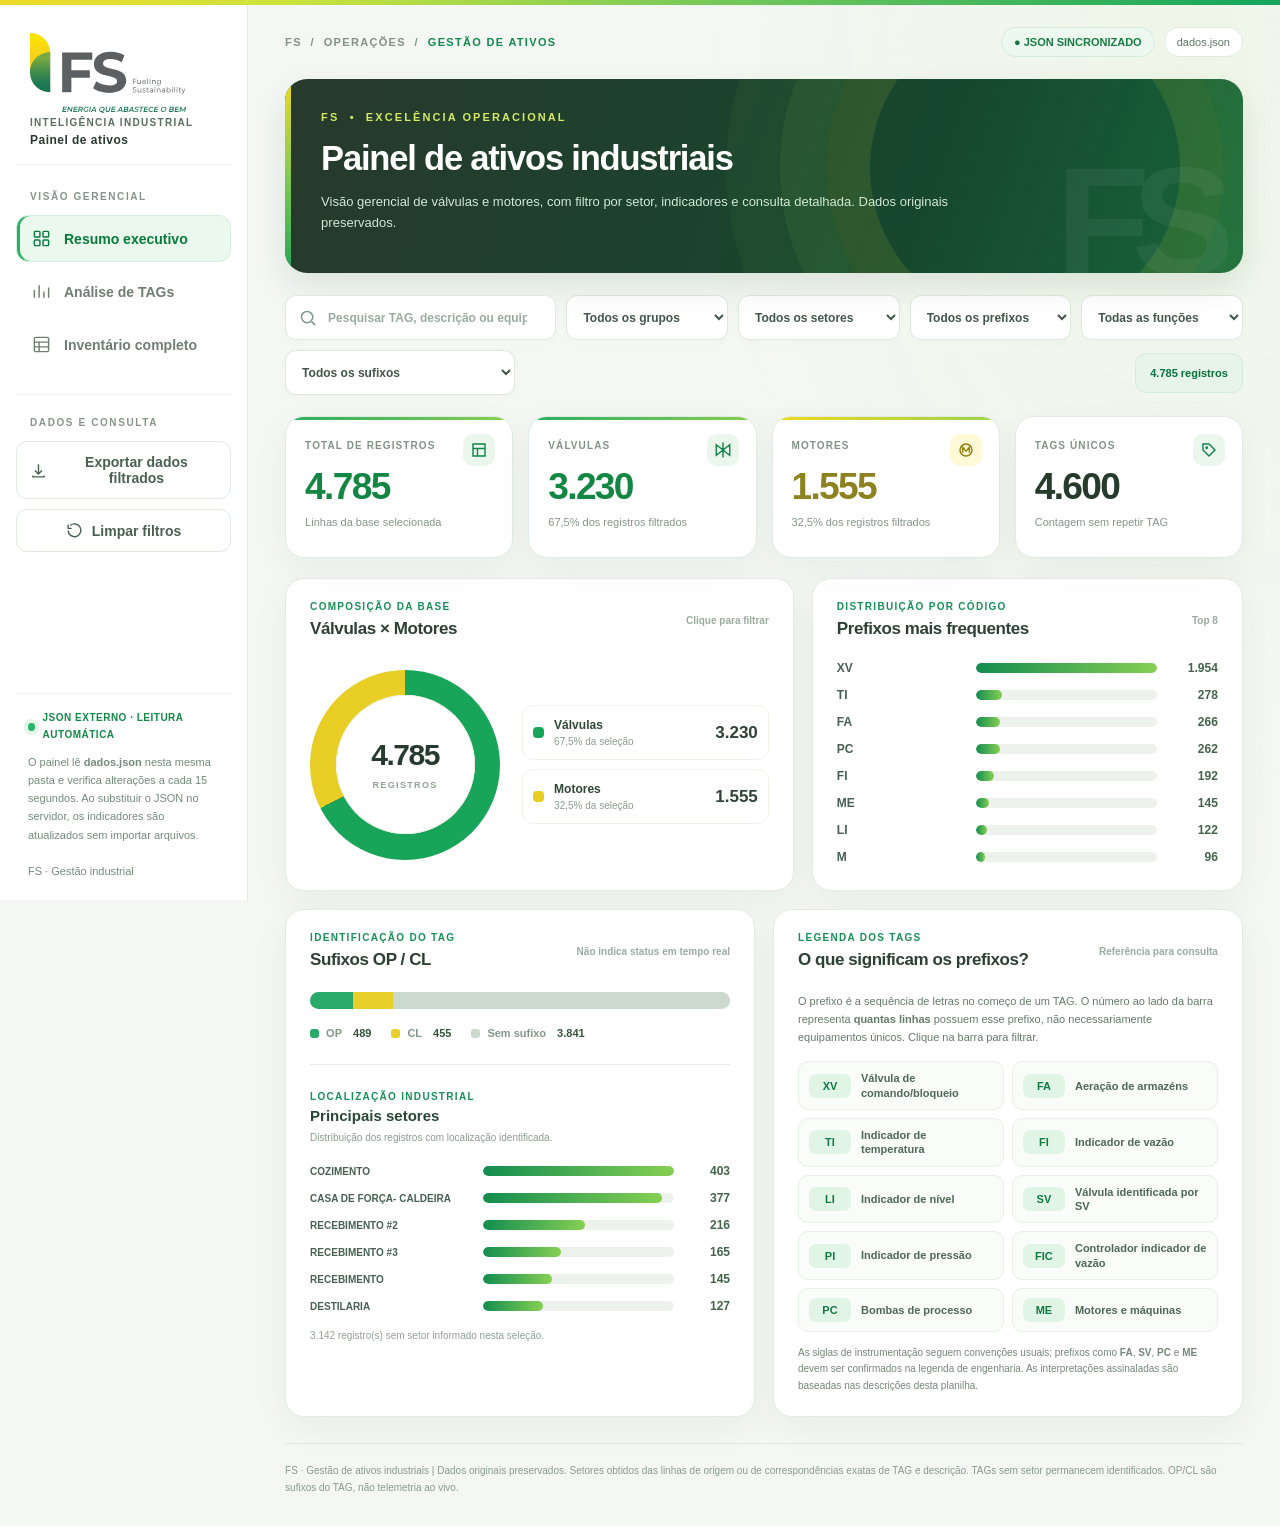
==== commit 134ce87b: "Add files via upload" ====
--- a/index.html
+++ b/index.html
@@ -1,458 +1,309 @@
 <!DOCTYPE html>
 <html lang="pt-BR">
+
 <head>
-<meta charset="UTF-8" />
-<meta name="viewport" content="width=device-width, initial-scale=1.0" />
-<meta name="color-scheme" content="light" />
-<title>FS | Painel de Ativos Industriais</title>
-<style>
-:root{
- --fs-verde:#21a75a;--fs-verde-escuro:#0f673b;--fs-lima:#83c950;--fs-amarelo:#efda27;
- --fundo:#f4f7f4;--branco:#ffffff;--texto:#273a30;--grafite:#34413b;--muted:#718176;
- --linha:#e3ebe4;--suave:#eaf7ef;--sombra:0 10px 35px rgba(22,65,39,.05);--raio:19px
-}
-*{box-sizing:border-box}
-html{scroll-behavior:smooth}
-body{margin:0;color:var(--texto);font-family:Inter,"Segoe UI",Arial,sans-serif;background:var(--fundo);font-size:14px}
-button,input,select{font:inherit}
-button{cursor:pointer}
-button:focus-visible,input:focus-visible,select:focus-visible,label:focus-visible{outline:3px solid var(--fs-lima);outline-offset:2px}
-button:disabled{opacity:.42;cursor:not-allowed}
-.top-stripe{height:5px;position:fixed;top:0;left:0;width:100%;z-index:50;background:linear-gradient(90deg,var(--fs-amarelo) 0%,#cde33d 22%,#78c959 55%,#13a55e 100%)}
-.app{display:grid;grid-template-columns:248px minmax(0,1fr);min-height:100vh}
-.sidebar{position:sticky;top:0;height:100vh;z-index:5;background:#fff;border-right:1px solid #e1eae1;padding:29px 16px 20px;display:flex;flex-direction:column;gap:26px}
-.brand{padding:4px 14px 17px;border-bottom:1px solid #ebefeb}
-.brand-image{width:157px;height:80px;object-fit:contain;display:block;margin-bottom:4px}
-.brand-caption{font-size:10px;font-weight:800;letter-spacing:.13em;color:#596e5e;margin-top:3px}
-.brand-caption strong{display:block;font-size:12px;letter-spacing:.04em;color:#2a3a31;margin-top:5px}
-.side-title{color:#87948a;font-size:10px;font-weight:800;letter-spacing:.16em;margin:0 0 13px 14px}
-.menu{display:grid;gap:6px}.nav{width:100%;text-align:left;display:flex;align-items:center;gap:13px;padding:13px 15px;border:1px solid transparent;border-radius:12px;background:transparent;color:#6f7d73;font-weight:650;transition:background .2s,color .2s}
-.nav svg{width:19px;height:19px;stroke:currentColor;stroke-width:1.8;fill:none;flex-shrink:0}
-.nav:hover{background:#f2f8f2;color:#216c41}.nav.active{background:#ebf8ee;border-color:#d9eede;color:#087a3b;box-shadow:inset 3px 0 0 #26b263}
-.side-actions{border-top:1px solid #ecf0ec;padding-top:22px}
-.side-button{width:100%;display:flex;align-items:center;justify-content:center;gap:9px;text-align:center;border:1px solid #dee9e0;border-radius:11px;padding:12px 13px;margin-top:10px;background:#fff;color:#496051;font-weight:750;transition:.2s}
-.side-button:hover{background:#f3f9f4;border-color:#b4d8bd}
-.side-button.primary{background:#157e43;border-color:#157e43;color:#fff;box-shadow:0 8px 16px rgba(12,117,62,.14)}.side-button.primary:hover{background:#0a6735}
-.side-button svg{width:17px;height:17px;stroke:currentColor;stroke-width:2;fill:none}
-.side-bottom{margin-top:auto;color:#748a7b;font-size:11px;line-height:1.65;padding:16px 12px 0;border-top:1px solid #edf0ed}
-.local-tag{font-size:10px;font-weight:800;letter-spacing:.05em;color:#148a46;display:flex;align-items:center;gap:8px;margin-bottom:10px}
-.local-tag:before{content:"";width:8px;height:8px;background:#29b66c;box-shadow:0 0 0 4px #e4f8e9;border-radius:50%}
-.main{min-width:0;width:100%;padding:27px clamp(20px,2.9vw,50px) 30px;background:radial-gradient(ellipse at 90% 4%,#eaf5de88,transparent 38%),var(--fundo)}
-.topbar{display:flex;align-items:center;justify-content:space-between;flex-wrap:wrap;gap:14px;margin-bottom:22px}
-.breadcrumb{color:#829186;font-size:11px;font-weight:700;letter-spacing:.12em}.breadcrumb strong{color:#11894b}
-.top-right{display:flex;align-items:center;gap:9px;flex-wrap:wrap}.state-pill{border:1px solid #d3eadc;background:#edf9f0;color:#197b43;border-radius:99px;padding:8px 12px;font-size:11px;font-weight:750;white-space:nowrap}
-.file-pill{max-width:255px;overflow:hidden;text-overflow:ellipsis;white-space:nowrap;border:1px solid #e1e9df;background:#fff;color:#607566;padding:8px 12px;border-radius:99px;font-size:11px}
-.hero{position:relative;overflow:hidden;background:linear-gradient(110deg,#28392c,#16472d 66%,#17653a);border-radius:22px;min-height:194px;padding:29px 36px;margin-bottom:22px;box-shadow:0 14px 33px rgba(26,71,37,.11);isolation:isolate}
-.hero:before{content:"";position:absolute;top:0;left:0;width:6px;height:100%;background:linear-gradient(var(--fs-amarelo),var(--fs-lima),var(--fs-verde))}
-.hero:after{content:"";position:absolute;z-index:-1;width:310px;height:310px;border:44px solid rgba(223,236,59,.11);border-radius:50%;right:2%;top:-110px;box-shadow:0 0 0 46px rgba(148,219,89,.075),0 0 0 100px rgba(148,219,89,.045)}
-.hero-content{position:relative;z-index:2;max-width:715px}.hero .eyebrow{color:#d5e963;font-size:11px;letter-spacing:.19em;font-weight:850;margin:0 0 13px}
-.hero h1{font-size:clamp(25px,2.7vw,41px);letter-spacing:-.035em;line-height:1.15;margin:0;font-weight:830;color:#fff}
-.hero p{font-size:13px;color:#d2e8d5;line-height:1.65;margin:12px 0 0;max-width:630px}
-.hero .hero-mark{position:absolute;right:27px;bottom:-26px;font-size:154px;font-weight:900;line-height:1;color:#ffffff0e;letter-spacing:-.12em;pointer-events:none}
-.toolbar{display:flex;align-items:center;gap:10px;flex-wrap:wrap;margin-bottom:21px}.search-wrap{position:relative;flex:2;min-width:245px;max-width:520px}
-.search-wrap svg{position:absolute;top:50%;left:14px;width:18px;height:18px;transform:translateY(-50%);stroke:#7f9789;fill:none;stroke-width:2}
-.input,.select{height:45px;border:1px solid #dfe8df;border-radius:11px;background:#fff;color:#43564b;outline:none;font-size:12px;font-weight:550;box-shadow:0 2px 8px #1a4c2005}
-.input{width:100%;padding:0 16px 0 42px}.select{min-width:145px;max-width:230px;padding:0 12px;flex:1}
-.input::placeholder{color:#9bac9f}.results-pill{white-space:nowrap;background:#e6f4e9;border:1px solid #d5ecda;color:#08713c;padding:13px 14px;border-radius:11px;font-weight:800;font-size:11px;margin-left:auto}
-.kpis{display:grid;grid-template-columns:repeat(4,minmax(0,1fr));gap:15px;margin-bottom:20px}
-.kpi{border:1px solid #e1ebe3;border-radius:var(--raio);background:#fff;box-shadow:var(--sombra);padding:19px 19px 17px;min-height:142px;position:relative;overflow:hidden}
-.kpi:before{content:"";height:3px;width:100%;position:absolute;top:0;left:0;background:linear-gradient(90deg,#2bad60,#87d050);opacity:0}.kpi.featured:before{opacity:1}.kpi.gold:before{opacity:1;background:linear-gradient(90deg,#f1d91d,#99d24d)}
-.kpi .kpi-icon{position:absolute;right:17px;top:17px;display:grid;place-items:center;width:32px;height:32px;border-radius:10px;background:#ebf7ed;color:#13844a}
-.kpi.gold .kpi-icon{background:#fff9d8;color:#917d09}.kpi .kpi-icon svg{width:18px;height:18px;stroke:currentColor;stroke-width:1.9;fill:none}
-.kpi .kpi-label{font-size:10px;letter-spacing:.11em;font-weight:800;color:#829386;text-transform:uppercase;padding-right:30px}
-.kpi .num{font-size:clamp(28px,2.9vw,42px);font-weight:840;letter-spacing:-.045em;line-height:1;margin:16px 0 10px;color:#263b2c;font-variant-numeric:tabular-nums}
-.kpi.featured .num{color:#138644}.kpi.gold .num{color:#8c8320}.kpi .note{font-size:11px;color:#86958a;line-height:1.35}
-.kpi.clickable{cursor:pointer;transition:transform .16s,box-shadow .16s}.kpi.clickable:hover{transform:translateY(-2px);box-shadow:0 16px 28px #1b63301a}
-.two{display:grid;grid-template-columns:1.18fr 1fr;gap:18px}.two.equal{grid-template-columns:1fr 1fr}.three{display:grid;grid-template-columns:repeat(3,minmax(0,1fr));gap:18px}
-.card{min-width:0;background:#fff;border:1px solid #e3ebe3;border-radius:var(--raio);box-shadow:var(--sombra);padding:22px 24px}
-.card-top{display:flex;align-items:flex-start;justify-content:space-between;gap:12px;margin-bottom:22px}
-.card .eyebrow{font-size:10px;color:#169055;letter-spacing:.13em;font-weight:850;margin:0 0 7px}
-.card h2{font-size:17px;font-weight:790;letter-spacing:-.025em;color:#2d4033;margin:0}
-.card .sidehint{font-size:10px;font-weight:700;color:#9baba0;white-space:nowrap;align-self:center}
-.donut-layout{display:flex;align-items:center;gap:22px;justify-content:space-around;flex-wrap:wrap;min-height:207px}
-.donut{width:190px;height:190px;display:grid;place-items:center;border-radius:50%;background:conic-gradient(#149348 0 80%,#e4ce27 80% 100%);flex:0 0 190px;transition:background .3s}
-.donut-center{width:139px;height:139px;display:flex;flex-direction:column;align-items:center;justify-content:center;background:#fff;border-radius:50%;box-shadow:0 0 0 1px #edf0e8 inset}
-.donut-center b{font-weight:850;font-size:30px;letter-spacing:-.05em;line-height:1}.donut-center small{font-size:9px;color:#91a191;font-weight:900;letter-spacing:.15em;margin-top:10px}
-.legend{min-width:180px;display:grid;gap:9px;flex:1;max-width:250px}.legend-item{display:flex;align-items:center;gap:10px;padding:12px 10px;border:1px solid #eef2eb;border-radius:11px;cursor:pointer;transition:.15s}.legend-item:hover{background:#f4fbf5;border-color:#c9e9d0}.legend-item .sq{width:11px;height:11px;border-radius:4px;flex-shrink:0}.legend-item .leg-body{flex:1}.legend-item strong{display:block;color:#304736;font-size:12px}.legend-item span.sub{display:block;color:#8a9c8e;font-size:10px;margin-top:4px}.legend-item .leg-count{font-size:17px;font-weight:850;color:#314335;font-variant-numeric:tabular-nums}
-.bars{display:flex;flex-direction:column;gap:13px}.bar-row{display:grid;grid-template-columns:minmax(88px,128px) minmax(40px,1fr) 50px;gap:11px;align-items:center}
-.bar-name{font-size:12px;font-weight:700;color:#476052;white-space:nowrap;overflow:hidden;text-overflow:ellipsis}.bar-track{height:10px;background:#edf2ed;border-radius:50px;overflow:hidden}
-.bar-fill{height:100%;border-radius:50px;background:linear-gradient(90deg,#138d50,#86cf53);transition:width .25s;min-width:0}.bar-val{text-align:right;font-size:12px;color:#44634c;font-weight:850;font-variant-numeric:tabular-nums}
-.bar-row.clickable{cursor:pointer}.bar-row.clickable:hover .bar-name{color:#138246}.bar-empty{color:#86988a;font-size:12px;padding:30px;text-align:center}
-.section-gap{margin-top:18px}
-.hintbox{background:linear-gradient(95deg,#eef9ef,#f8fbeb);border:1px solid #dceede;border-left:4px solid #29ac5b;border-radius:12px;padding:17px 19px;color:#58705c;line-height:1.7;font-size:12px}
-.hintbox strong{color:#227f46}.hintbox em{font-style:normal;color:#427249;font-weight:750}
-.status-track{height:17px;border-radius:20px;overflow:hidden;display:flex;background:#f2f4ee;margin:18px 0}
-.status-track span{height:100%;display:block}.status-legend{display:flex;align-items:center;gap:20px;flex-wrap:wrap}.status-label{display:inline-flex;gap:7px;align-items:center;font-size:11px;color:#839588;font-weight:650}
-.status-label .sq{width:9px;height:9px;border-radius:3px}.status-label b{font-weight:850;color:#36543c;margin-left:4px}
-.statline{display:flex;justify-content:space-between;gap:10px;align-items:center;padding:13px 0;border-bottom:1px solid #eaf0ea;color:#778b7d;font-size:12px}.statline:last-child{border-bottom:0}.statline strong{font-weight:850;color:#16834c;font-size:15px}
-.insight-title{font-size:11px;font-weight:850;letter-spacing:.12em;color:#158b4a;margin:0 0 8px}
-.function-chips{display:flex;flex-wrap:wrap;gap:8px;margin-top:15px}.function-chips span{display:inline-flex;gap:6px;align-items:center;padding:7px 10px;background:#f3f8f3;border:1px solid #e1ece2;border-radius:8px;color:#5d7864;font-size:11px}.function-chips b{color:#0e8d4d}
-.page.hidden{display:none!important}
-.table-outer{border:1px solid #e4ebe4;border-radius:12px;overflow:auto;max-height:640px}
-.sector-cell{font-size:11px;font-weight:650;color:#36664b;white-space:nowrap}
-.prefix-intro{font-size:11px;line-height:1.65;color:#647a69;margin:0 0 15px}
-.prefix-guide{display:grid;grid-template-columns:repeat(2,minmax(0,1fr));gap:8px}
-.prefix-definition{display:flex;align-items:center;gap:10px;padding:9px 10px;border:1px solid #e8f0e7;border-radius:10px;background:#f9fcf9;min-width:0}
-.prefix-definition b{color:#117942;background:#e1f5e6;font-size:11px;border-radius:7px;min-width:42px;text-align:center;padding:6px 5px;flex-shrink:0}
-.prefix-definition span{font-size:11px;font-weight:650;color:#4e6756;line-height:1.3}
-.prefix-caution{margin:13px 0 0;color:#758677;font-size:10px;line-height:1.65}
-.sector-summary-header{padding-top:26px;margin-top:25px;border-top:1px solid #e6efe6}
-.sector-summary-header .eyebrow{margin:0 0 5px}.sector-summary-header h3{margin:0;font-size:15px;color:#294635;font-weight:800}
-.sector-summary-header p:not(.eyebrow){font-size:10px;color:#8b9b8c;line-height:1.5;margin:6px 0 19px}
-.sector-bars .bar-row{grid-template-columns:minmax(112px,165px) minmax(40px,1fr) 48px;gap:8px}
-.sector-bars .bar-name{font-size:10px}
-.sector-summary-note{margin:15px 0 0;color:#91a096;font-size:10px;line-height:1.5}
-.data-table{border-collapse:collapse;width:100%;min-width:800px;font-size:12px;text-align:left}
-.data-table thead th{background:#f0f7f1;position:sticky;top:0;z-index:2;color:#637e6b;font-size:10px;font-weight:850;letter-spacing:.08em;text-transform:uppercase;padding:15px 14px;border-bottom:1px solid #dcebdc}
-.data-table tbody tr{border-bottom:1px solid #eef1ed}.data-table tbody tr:nth-child(even){background:#fafcfa}.data-table tbody tr:hover{background:#eef9f1}
-.data-table td{padding:13px 14px;color:#536858;max-width:450px;line-height:1.45}.data-table td.tagcol{color:#138349;font-weight:800;white-space:nowrap}.data-table td.indexcol{color:#9aab9e;font-weight:700}
-.chip{display:inline-block;padding:5px 10px;border-radius:99px;font-size:10px;font-weight:850;white-space:nowrap;background:#e8f7ec;color:#087941;border:1px solid #cfe9d5}
-.chip.motor{background:#fdf9dd;border-color:#efe8ae;color:#918217}.soft-text{color:#92a496}.empty{padding:45px!important;text-align:center;color:#87988c!important}
-.paginator{display:flex;justify-content:space-between;align-items:center;flex-wrap:wrap;gap:12px;margin-top:16px}
-.pagination-info{font-size:11px;color:#819285}.paging{display:flex;align-items:center;gap:9px;color:#69816e;font-size:12px;font-weight:700}
-.page-btn{border:1px solid #dde8dd;background:#fff;color:#35704d;border-radius:9px;min-width:38px;height:35px;font-size:17px}
-footer{font-size:10px;color:#899a8d;margin-top:26px;line-height:1.7;border-top:1px solid #e1e9e2;padding-top:18px}
-#toast{position:fixed;right:24px;bottom:25px;max-width:480px;border:1px solid #b5dfbf;background:#165b36;color:#fff;padding:15px 18px;border-radius:12px;box-shadow:0 15px 40px #24453044;z-index:60;font-size:12px;line-height:1.5}
-#toast.hidden{display:none}
-@media(max-width:1220px){.app{grid-template-columns:218px minmax(0,1fr)}.sidebar{padding:25px 12px}.main{padding:22px 22px}.two{grid-template-columns:1fr}.three{grid-template-columns:1fr 1fr}}
-@media(max-width:900px){.kpis{grid-template-columns:repeat(2,minmax(0,1fr))}.results-pill{margin-left:0}.hero{padding:27px 25px}}
-@media(max-width:660px){.prefix-guide{grid-template-columns:1fr}.app{display:block}.sidebar{position:relative;height:auto;display:block;padding:10px 15px 16px}.brand{border:0;display:flex;align-items:center;justify-content:space-between;padding:0 4px}.brand-image{width:115px;height:59px;margin:0}.brand-caption{font-size:8px}.brand-caption strong{font-size:10px}.sidebar .side-actions,.side-bottom,.sidebar .side-title{display:none}.menu{display:flex;overflow-x:auto;gap:3px}.nav{font-size:11px;padding:10px;white-space:nowrap}.nav svg{width:16px;height:16px}.sidebar .side-actions{display:flex;flex-wrap:wrap;gap:7px;border-top:0;padding-top:9px}.sidebar .side-actions .side-button{margin:0;flex:1 1 130px;padding:10px 8px;font-size:10px}.sidebar .side-actions .side-button svg{width:14px;height:14px}.main{padding:18px 13px}.hero{min-height:170px;padding:25px 20px}.hero .hero-mark{font-size:100px}.hero h1{font-size:27px}.topbar{display:none}.kpis{gap:10px}.kpi{padding:16px;min-height:128px}.kpi .num{font-size:30px}.two,.two.equal,.three{grid-template-columns:1fr}.card{padding:19px}.search-wrap{min-width:100%;max-width:none}.select{min-width:130px}.toolbar{gap:8px}.donut{width:175px;height:175px;flex-basis:175px}.donut-center{width:126px;height:126px}.bar-row{grid-template-columns:100px minmax(60px,1fr) 46px}}
-@media print{.sidebar,.toolbar,.topbar,#toast,.paginator{display:none!important}.app{display:block}.main{padding:0;background:#fff}.hero{color:#fff;-webkit-print-color-adjust:exact;print-color-adjust:exact}.card,.kpi{box-shadow:none;break-inside:avoid}body{background:#fff}}
-</style>
+  <meta charset="UTF-8" />
+  <meta name="viewport" content="width=device-width, initial-scale=1.0" />
+  <meta name="color-scheme" content="light" />
+  <title>FS | Painel de Ativos Industriais</title>
+  <link rel="stylesheet" href="app.css">
 </head>
+
 <body>
-<div class="top-stripe"></div>
-<div class="app">
-<aside class="sidebar">
- <div class="brand">
-  <img class="brand-image" alt="FS - Fueling Sustainability" width="157" height="80" src="[data-uri]" />
-  <div class="brand-caption">INTELIGÊNCIA INDUSTRIAL<strong>Painel de ativos</strong></div>
- </div>
- <nav aria-label="Navegação principal">
-  <p class="side-title">VISÃO GERENCIAL</p>
-  <div class="menu">
-   <button class="nav active" data-page="resumo" type="button"><svg viewBox="0 0 24 24"><rect x="3" y="3" width="7" height="7" rx="1"/><rect x="14" y="3" width="7" height="7" rx="1"/><rect x="3" y="14" width="7" height="7" rx="1"/><rect x="14" y="14" width="7" height="7" rx="1"/></svg>Resumo executivo</button>
-   <button class="nav" data-page="analise" type="button"><svg viewBox="0 0 24 24"><path d="M3 20V10m6 10V4m6 16v-8m6 8V7"/></svg>Análise de TAGs</button>
-   <button class="nav" data-page="inventario" type="button"><svg viewBox="0 0 24 24"><rect x="3" y="3" width="18" height="18" rx="2"/><path d="M3 9h18M9 9v12M3 15h18"/></svg>Inventário completo</button>
+  <div class="top-stripe"></div>
+  <div class="app">
+    <aside class="sidebar">
+      <div class="brand">
+        <img class="brand-image" alt="FS - Fueling Sustainability" width="157" height="80"
+          src="[data-uri]" />
+        <div class="brand-caption">INTELIGÊNCIA INDUSTRIAL<strong>Painel de ativos</strong></div>
+      </div>
+      <nav aria-label="Navegação principal">
+        <p class="side-title">VISÃO GERENCIAL</p>
+        <div class="menu">
+          <button class="nav active" data-page="resumo" type="button"><svg viewBox="0 0 24 24">
+              <rect x="3" y="3" width="7" height="7" rx="1" />
+              <rect x="14" y="3" width="7" height="7" rx="1" />
+              <rect x="3" y="14" width="7" height="7" rx="1" />
+              <rect x="14" y="14" width="7" height="7" rx="1" />
+            </svg>Resumo executivo</button>
+          <button class="nav" data-page="analise" type="button"><svg viewBox="0 0 24 24">
+              <path d="M3 20V10m6 10V4m6 16v-8m6 8V7" />
+            </svg>Análise de TAGs</button>
+          <button class="nav" data-page="inventario" type="button"><svg viewBox="0 0 24 24">
+              <rect x="3" y="3" width="18" height="18" rx="2" />
+              <path d="M3 9h18M9 9v12M3 15h18" />
+            </svg>Inventário completo</button>
+        </div>
+      </nav>
+      <div class="side-actions">
+        <p class="side-title">DADOS E CONSULTA</p>
+        <button class="side-button" id="exportCSV" type="button"><svg viewBox="0 0 24 24">
+            <path d="M12 3v14m-5-5 5 5 5-5M4 19v2h16v-2" />
+          </svg>Exportar dados filtrados</button>
+        <button class="side-button" id="clearFilters" type="button"><svg viewBox="0 0 24 24">
+            <path d="M3 12a9 9 0 1 0 3-7M3 4v5h5" />
+          </svg>Limpar filtros</button>
+      </div>
+      <div class="side-bottom">
+        <div class="local-tag">JSON EXTERNO · LEITURA AUTOMÁTICA</div>O painel lê <b>dados.json</b> nesta mesma pasta e
+        verifica alterações a cada 15 segundos. Ao substituir o JSON no servidor, os indicadores são atualizados sem
+        importar arquivos.<br /><br />FS · Gestão industrial
+      </div>
+    </aside>
+    <main class="main">
+      <div class="topbar">
+        <div class="breadcrumb">FS &nbsp;/&nbsp; OPERAÇÕES &nbsp;/&nbsp; <strong>GESTÃO DE ATIVOS</strong></div>
+        <div class="top-right"><span class="state-pill" id="loadState">● CARREGANDO JSON</span><span class="file-pill"
+            id="sourceName">dados.json</span></div>
+      </div>
+      <header class="hero">
+        <div class="hero-content">
+          <p class="eyebrow">FS &nbsp;•&nbsp; EXCELÊNCIA OPERACIONAL</p>
+          <h1 id="pageTitle">Painel de ativos industriais</h1>
+          <p id="pageSubtitle">Visão gerencial de válvulas e motores, com filtro por setor, indicadores e consulta
+            detalhada. Dados originais preservados.</p>
+        </div><span aria-hidden="true" class="hero-mark">FS</span>
+      </header>
+      <div id="loadWarning" class="load-warning" hidden role="alert"></div>
+      <section class="toolbar" aria-label="Filtros de consulta">
+        <div class="search-wrap"><svg viewBox="0 0 24 24">
+            <circle cx="10.8" cy="10.8" r="7.5" />
+            <path d="m16.5 16.5 5 5" />
+          </svg><input class="input" id="search" type="search" autocomplete="off"
+            placeholder="Pesquisar TAG, descrição ou equipamento..." aria-label="Pesquisar TAG e descrição" /></div>
+        <select class="select" id="groupFilter" aria-label="Grupo de equipamento">
+          <option value="">Todos os grupos</option>
+        </select>
+        <select class="select" id="sectorFilter" aria-label="Filtrar por setor">
+          <option value="">Todos os setores</option>
+        </select>
+        <select class="select" id="prefixFilter" aria-label="Prefixo do TAG">
+          <option value="">Todos os prefixos</option>
+        </select>
+        <select class="select" id="letterFilter" aria-label="Função da segunda letra">
+          <option value="">Todas as funções</option>
+        </select>
+        <select class="select" id="statusFilter" aria-label="Sufixo do TAG">
+          <option value="">Todos os sufixos</option>
+          <option value="OP">OP</option>
+          <option value="CL">CL</option>
+          <option value="Sem sufixo">Sem sufixo</option>
+        </select>
+        <span id="resultCount" class="results-pill">Carregando dados...</span>
+      </section>
+      <section id="resumo" class="page">
+        <div class="kpis">
+          <div class="kpi featured"><span class="kpi-label">Total de registros</span><span class="kpi-icon"><svg
+                viewBox="0 0 24 24">
+                <path d="M4 4h16v16H4zM4 10h16M10 10v10" />
+              </svg></span>
+            <div class="num" id="kpiTotal">—</div>
+            <div class="note">Linhas da base selecionada</div>
+          </div>
+          <div class="kpi featured clickable" role="button" tabindex="0" data-kpi-group="Válvulas"
+            title="Filtrar por válvulas"><span class="kpi-label">Válvulas</span><span class="kpi-icon"><svg
+                viewBox="0 0 24 24">
+                <path d="M3 5l9 7-9 7V5zm18 0-9 7 9 7V5zM12 2v20" />
+              </svg></span>
+            <div class="num" id="kpiValves">—</div>
+            <div class="note" id="valvesNote">Classificação gerencial</div>
+          </div>
+          <div class="kpi gold clickable" role="button" tabindex="0" data-kpi-group="Motores"
+            title="Filtrar por motores"><span class="kpi-label">Motores</span><span class="kpi-icon"><svg
+                viewBox="0 0 24 24">
+                <circle cx="12" cy="12" r="8" />
+                <path d="M7.5 15.5v-7l4.5 5 4.5-5v7" />
+              </svg></span>
+            <div class="num" id="kpiMotors">—</div>
+            <div class="note" id="motorsNote">Demais descrições originais</div>
+          </div>
+          <div class="kpi"><span class="kpi-label">TAGs únicos</span><span class="kpi-icon"><svg viewBox="0 0 24 24">
+                <path d="M4 12V4h8l8 8-8 8-8-8z" />
+                <circle cx="9" cy="9" r="1" />
+              </svg></span>
+            <div class="num" id="kpiTags">—</div>
+            <div class="note">Contagem sem repetir TAG</div>
+          </div>
+        </div>
+        <div class="two">
+          <article class="card">
+            <div class="card-top">
+              <div>
+                <p class="eyebrow">COMPOSIÇÃO DA BASE</p>
+                <h2>Válvulas × Motores</h2>
+              </div><span class="sidehint">Clique para filtrar</span>
+            </div>
+            <div class="donut-layout">
+              <div class="donut" id="groupDonut">
+                <div class="donut-center"><b id="donutTotal">—</b><small>REGISTROS</small></div>
+              </div>
+              <div id="groupLegend" class="legend"></div>
+            </div>
+          </article>
+          <article class="card">
+            <div class="card-top">
+              <div>
+                <p class="eyebrow">DISTRIBUIÇÃO POR CÓDIGO</p>
+                <h2>Prefixos mais frequentes</h2>
+              </div><span class="sidehint">Top 8</span>
+            </div>
+            <div class="bars" id="prefixBars"></div>
+          </article>
+        </div>
+        <div class="two equal section-gap">
+          <article class="card">
+            <div class="card-top">
+              <div>
+                <p class="eyebrow">IDENTIFICAÇÃO DO TAG</p>
+                <h2>Sufixos OP / CL</h2>
+              </div><span class="sidehint">Não indica status em tempo real</span>
+            </div>
+            <div class="status-track" id="statusTrack"></div>
+            <div id="statusLegend" class="status-legend"></div>
+            <div class="sector-summary-header">
+              <p class="eyebrow">LOCALIZAÇÃO INDUSTRIAL</p>
+              <h3>Principais setores</h3>
+              <p>Distribuição dos registros com localização identificada.</p>
+            </div>
+            <div class="bars sector-bars" id="sectorBars"></div>
+            <p class="sector-summary-note" id="sectorCoverageNote"></p>
+          </article>
+          <article class="card">
+            <div class="card-top">
+              <div>
+                <p class="eyebrow">LEGENDA DOS TAGS</p>
+                <h2>O que significam os prefixos?</h2>
+              </div><span class="sidehint">Referência para consulta</span>
+            </div>
+            <p class="prefix-intro">O prefixo é a sequência de letras no começo de um TAG. O número ao lado da barra
+              representa <strong>quantas linhas</strong> possuem esse prefixo, não necessariamente equipamentos únicos.
+              Clique na barra para filtrar.</p>
+            <div class="prefix-guide" id="prefixGuide"></div>
+            <p class="prefix-caution">As siglas de instrumentação seguem convenções usuais; prefixos como
+              <strong>FA</strong>, <strong>SV</strong>, <strong>PC</strong> e <strong>ME</strong> devem ser confirmados
+              na legenda de engenharia. As interpretações assinaladas são baseadas nas descrições desta planilha.</p>
+          </article>
+        </div>
+      </section>
+      <section id="analise" class="page hidden">
+        <div class="kpis">
+          <div class="kpi featured"><span class="kpi-label">Prefixos distintos</span><span class="kpi-icon"><svg
+                viewBox="0 0 24 24">
+                <rect x="4" y="4" width="16" height="16" rx="3" />
+                <path d="M8 9h8M8 13h8" />
+              </svg></span>
+            <div class="num" id="kpiPrefixes">—</div>
+            <div class="note">Prefixos identificados na seleção</div>
+          </div>
+          <div class="kpi"><span class="kpi-label">2ª letra: V</span><span class="kpi-icon"><svg viewBox="0 0 24 24">
+                <path d="m4 5 8 14 8-14" />
+              </svg></span>
+            <div class="num" id="kpiLetterV">—</div>
+            <div class="note">Indicação funcional de válvula</div>
+          </div>
+          <div class="kpi"><span class="kpi-label">2ª letra: I</span><span class="kpi-icon"><svg viewBox="0 0 24 24">
+                <path d="M12 5v14M7 5h10M7 19h10" />
+              </svg></span>
+            <div class="num" id="kpiLetterI">—</div>
+            <div class="note">Indicação funcional de indicador</div>
+          </div>
+          <div class="kpi gold"><span class="kpi-label">Repetições adicionais</span><span class="kpi-icon"><svg
+                viewBox="0 0 24 24">
+                <rect x="6" y="6" width="14" height="14" rx="2" />
+                <path d="M4 16V4h12" />
+              </svg></span>
+            <div class="num" id="kpiDuplicates">—</div>
+            <div class="note">Linhas além dos TAGs únicos</div>
+          </div>
+        </div>
+        <div class="two">
+          <article class="card">
+            <div class="card-top">
+              <div>
+                <p class="eyebrow">FUNÇÃO PELO TAG</p>
+                <h2>Distribuição pela 2ª letra</h2>
+              </div><span class="sidehint">Leitura do código</span>
+            </div>
+            <div class="bars" id="letterBars"></div>
+          </article>
+          <article class="card">
+            <div class="card-top">
+              <div>
+                <p class="eyebrow">LOCALIZAÇÃO POR PREFIXO</p>
+                <h2>Principais famílias de TAGs</h2>
+              </div><span class="sidehint">Top 12</span>
+            </div>
+            <div class="bars" id="prefixLongBars"></div>
+          </article>
+        </div>
+        <div class="two equal section-gap">
+          <article class="card">
+            <div class="card-top">
+              <div>
+                <p class="eyebrow">INTEGRIDADE DA BASE</p>
+                <h2>Qualidade e rastreabilidade</h2>
+              </div>
+            </div>
+            <div id="qualityStats"></div>
+          </article>
+          <article class="card">
+            <div class="card-top">
+              <div>
+                <p class="eyebrow">CLASSIFICAÇÕES ORIGINAIS</p>
+                <h2>Descrições mais frequentes</h2>
+              </div><span class="sidehint">Top 7</span>
+            </div>
+            <div class="bars" id="descriptionBars"></div>
+          </article>
+        </div>
+        <div class="card section-gap">
+          <p class="insight-title">REFERÊNCIA RÁPIDA · SEGUNDA LETRA DO TAG</p>
+          <div class="hintbox">A segunda letra indica uma função do código quando houver uma convenção conhecida. Isso
+            <strong>não substitui</strong> a descrição original do equipamento.</div>
+          <div class="function-chips"><span><b>V</b> Válvula</span><span><b>I</b> Indicador</span><span><b>T</b>
+              Transmissor</span><span><b>R</b> Registrador</span><span><b>Outras</b> Não classificadas</span></div>
+        </div>
+      </section>
+      <section id="inventario" class="page hidden">
+        <div class="card">
+          <div class="card-top">
+            <div>
+              <p class="eyebrow">BASE ORIGINAL + IDENTIFICAÇÃO DE SETOR</p>
+              <h2>Inventário completo de TAGs</h2>
+            </div><span class="sidehint">Sem excluir linhas repetidas</span>
+          </div>
+          <div class="table-outer">
+            <table class="data-table">
+              <thead>
+                <tr>
+                  <th>#</th>
+                  <th>TAG original</th>
+                  <th>Descrição original</th>
+                  <th>Setor</th>
+                  <th>Grupo gerencial</th>
+                </tr>
+              </thead>
+              <tbody id="dataTableBody"></tbody>
+            </table>
+          </div>
+          <div class="paginator"><span id="rowsRange" class="pagination-info">—</span>
+            <div class="paging"><button class="page-btn" id="prevPage" type="button"
+                aria-label="Página anterior">‹</button><span id="pageNo">1 / 1</span><button class="page-btn"
+                id="nextPage" type="button" aria-label="Próxima página">›</button></div>
+          </div>
+        </div>
+      </section>
+      <footer>FS · Gestão de ativos industriais | Dados originais preservados. Setores obtidos das linhas de origem ou
+        de correspondências exatas de TAG e descrição. TAGs sem setor permanecem identificados. OP/CL são sufixos do
+        TAG, não telemetria ao vivo.</footer>
+    </main>
   </div>
- </nav>
- <div class="side-actions">
-  <p class="side-title">ARQUIVOS E CONSULTA</p>
-  <label tabindex="0" for="fileload" role="button" class="side-button primary"><svg viewBox="0 0 24 24"><path d="M12 17V3m-5 5 5-5 5 5M4 15v5h16v-5"/></svg>Carregar planilha</label>
-  <input type="file" id="fileload" accept=".xlsx,.csv,.tsv" style="display:none" />
-  <button class="side-button" id="exportCSV" type="button"><svg viewBox="0 0 24 24"><path d="M12 3v14m-5-5 5 5 5-5M4 19v2h16v-2"/></svg>Exportar dados filtrados</button>
-  <button class="side-button" id="clearFilters" type="button"><svg viewBox="0 0 24 24"><path d="M3 12a9 9 0 1 0 3-7M3 4v5h5"/></svg>Limpar filtros</button>
- </div>
- <div class="side-bottom"><div class="local-tag">ARQUIVO LOCAL · OFF-LINE</div>Os dados são processados somente neste navegador. A planilha original não é alterada.<br /><br />FS · Gestão industrial</div>
-</aside>
-<main class="main">
- <div class="topbar"><div class="breadcrumb">FS &nbsp;/&nbsp; OPERAÇÕES &nbsp;/&nbsp; <strong>GESTÃO DE ATIVOS</strong></div><div class="top-right"><span class="state-pill">● BASE CARREGADA</span><span class="file-pill" id="sourceName">INSTRUMENTOSTOTALV2(2).xlsx</span></div></div>
- <header class="hero">
-  <div class="hero-content"><p class="eyebrow">FS &nbsp;•&nbsp; EXCELÊNCIA OPERACIONAL</p><h1 id="pageTitle">Painel de ativos industriais</h1><p id="pageSubtitle">Visão gerencial de válvulas e motores, com filtro por setor, indicadores e consulta detalhada. Dados originais preservados.</p></div><span aria-hidden="true" class="hero-mark">FS</span>
- </header>
- <section class="toolbar" aria-label="Filtros de consulta">
-  <div class="search-wrap"><svg viewBox="0 0 24 24"><circle cx="10.8" cy="10.8" r="7.5"/><path d="m16.5 16.5 5 5"/></svg><input class="input" id="search" type="search" autocomplete="off" placeholder="Pesquisar TAG, descrição ou equipamento..." aria-label="Pesquisar TAG e descrição" /></div>
-  <select class="select" id="groupFilter" aria-label="Grupo de equipamento"><option value="">Todos os grupos</option></select>
-   <select class="select" id="sectorFilter" aria-label="Filtrar por setor"><option value="">Todos os setores</option></select>
-  <select class="select" id="prefixFilter" aria-label="Prefixo do TAG"><option value="">Todos os prefixos</option></select>
-  <select class="select" id="letterFilter" aria-label="Função da segunda letra"><option value="">Todas as funções</option></select>
-  <select class="select" id="statusFilter" aria-label="Sufixo do TAG"><option value="">Todos os sufixos</option><option value="OP">OP</option><option value="CL">CL</option><option value="Sem sufixo">Sem sufixo</option></select>
-  <span id="resultCount" class="results-pill">5.151 registros</span>
- </section>
- <section id="resumo" class="page">
-  <div class="kpis">
-   <div class="kpi featured"><span class="kpi-label">Total de registros</span><span class="kpi-icon"><svg viewBox="0 0 24 24"><path d="M4 4h16v16H4zM4 10h16M10 10v10"/></svg></span><div class="num" id="kpiTotal">—</div><div class="note">Linhas da base selecionada</div></div>
-   <div class="kpi featured clickable" role="button" tabindex="0" data-kpi-group="Válvulas" title="Filtrar por válvulas"><span class="kpi-label">Válvulas</span><span class="kpi-icon"><svg viewBox="0 0 24 24"><path d="M3 5l9 7-9 7V5zm18 0-9 7 9 7V5zM12 2v20"/></svg></span><div class="num" id="kpiValves">—</div><div class="note" id="valvesNote">Classificação gerencial</div></div>
-   <div class="kpi gold clickable" role="button" tabindex="0" data-kpi-group="Motores" title="Filtrar por motores"><span class="kpi-label">Motores</span><span class="kpi-icon"><svg viewBox="0 0 24 24"><circle cx="12" cy="12" r="8"/><path d="M7.5 15.5v-7l4.5 5 4.5-5v7"/></svg></span><div class="num" id="kpiMotors">—</div><div class="note" id="motorsNote">Demais descrições originais</div></div>
-   <div class="kpi"><span class="kpi-label">TAGs únicos</span><span class="kpi-icon"><svg viewBox="0 0 24 24"><path d="M4 12V4h8l8 8-8 8-8-8z"/><circle cx="9" cy="9" r="1"/></svg></span><div class="num" id="kpiTags">—</div><div class="note">Contagem sem repetir TAG</div></div>
-  </div>
-  <div class="two">
-   <article class="card"><div class="card-top"><div><p class="eyebrow">COMPOSIÇÃO DA BASE</p><h2>Válvulas × Motores</h2></div><span class="sidehint">Clique para filtrar</span></div><div class="donut-layout"><div class="donut" id="groupDonut"><div class="donut-center"><b id="donutTotal">—</b><small>REGISTROS</small></div></div><div id="groupLegend" class="legend"></div></div></article>
-   <article class="card"><div class="card-top"><div><p class="eyebrow">DISTRIBUIÇÃO POR CÓDIGO</p><h2>Prefixos mais frequentes</h2></div><span class="sidehint">Top 8</span></div><div class="bars" id="prefixBars"></div></article>
-  </div>
-  <div class="two equal section-gap">
-   <article class="card"><div class="card-top"><div><p class="eyebrow">IDENTIFICAÇÃO DO TAG</p><h2>Sufixos OP / CL</h2></div><span class="sidehint">Não indica status em tempo real</span></div><div class="status-track" id="statusTrack"></div><div id="statusLegend" class="status-legend"></div>
-     <div class="sector-summary-header"><p class="eyebrow">LOCALIZAÇÃO INDUSTRIAL</p><h3>Principais setores</h3><p>Distribuição dos registros com localização identificada.</p></div>
-     <div class="bars sector-bars" id="sectorBars"></div>
-     <p class="sector-summary-note" id="sectorCoverageNote"></p>
-    </article>
-   <article class="card"><div class="card-top"><div><p class="eyebrow">LEGENDA DOS TAGS</p><h2>O que significam os prefixos?</h2></div><span class="sidehint">Referência para consulta</span></div>
-     <p class="prefix-intro">O prefixo é a sequência de letras no começo de um TAG. O número ao lado da barra representa <strong>quantas linhas</strong> possuem esse prefixo, não necessariamente equipamentos únicos. Clique na barra para filtrar.</p>
-     <div class="prefix-guide" id="prefixGuide"></div>
-     <p class="prefix-caution">As siglas de instrumentação seguem convenções usuais; prefixos como <strong>FA</strong>, <strong>SV</strong>, <strong>PC</strong> e <strong>ME</strong> devem ser confirmados na legenda de engenharia. As interpretações assinaladas são baseadas nas descrições desta planilha.</p>
-    </article>
-  </div>
- </section>
- <section id="analise" class="page hidden">
-  <div class="kpis">
-   <div class="kpi featured"><span class="kpi-label">Prefixos distintos</span><span class="kpi-icon"><svg viewBox="0 0 24 24"><rect x="4" y="4" width="16" height="16" rx="3"/><path d="M8 9h8M8 13h8"/></svg></span><div class="num" id="kpiPrefixes">—</div><div class="note">Prefixos identificados na seleção</div></div>
-   <div class="kpi"><span class="kpi-label">2ª letra: V</span><span class="kpi-icon"><svg viewBox="0 0 24 24"><path d="m4 5 8 14 8-14"/></svg></span><div class="num" id="kpiLetterV">—</div><div class="note">Indicação funcional de válvula</div></div>
-   <div class="kpi"><span class="kpi-label">2ª letra: I</span><span class="kpi-icon"><svg viewBox="0 0 24 24"><path d="M12 5v14M7 5h10M7 19h10"/></svg></span><div class="num" id="kpiLetterI">—</div><div class="note">Indicação funcional de indicador</div></div>
-   <div class="kpi gold"><span class="kpi-label">Repetições adicionais</span><span class="kpi-icon"><svg viewBox="0 0 24 24"><rect x="6" y="6" width="14" height="14" rx="2"/><path d="M4 16V4h12"/></svg></span><div class="num" id="kpiDuplicates">—</div><div class="note">Linhas além dos TAGs únicos</div></div>
-  </div>
-  <div class="two">
-   <article class="card"><div class="card-top"><div><p class="eyebrow">FUNÇÃO PELO TAG</p><h2>Distribuição pela 2ª letra</h2></div><span class="sidehint">Leitura do código</span></div><div class="bars" id="letterBars"></div></article>
-   <article class="card"><div class="card-top"><div><p class="eyebrow">LOCALIZAÇÃO POR PREFIXO</p><h2>Principais famílias de TAGs</h2></div><span class="sidehint">Top 12</span></div><div class="bars" id="prefixLongBars"></div></article>
-  </div>
-  <div class="two equal section-gap">
-   <article class="card"><div class="card-top"><div><p class="eyebrow">INTEGRIDADE DA BASE</p><h2>Qualidade e rastreabilidade</h2></div></div><div id="qualityStats"></div></article>
-   <article class="card"><div class="card-top"><div><p class="eyebrow">CLASSIFICAÇÕES ORIGINAIS</p><h2>Descrições mais frequentes</h2></div><span class="sidehint">Top 7</span></div><div class="bars" id="descriptionBars"></div></article>
-  </div>
-  <div class="card section-gap"><p class="insight-title">REFERÊNCIA RÁPIDA · SEGUNDA LETRA DO TAG</p><div class="hintbox">A segunda letra indica uma função do código quando houver uma convenção conhecida. Isso <strong>não substitui</strong> a descrição original do equipamento.</div><div class="function-chips"><span><b>V</b> Válvula</span><span><b>I</b> Indicador</span><span><b>T</b> Transmissor</span><span><b>R</b> Registrador</span><span><b>Outras</b> Não classificadas</span></div></div>
- </section>
- <section id="inventario" class="page hidden">
-  <div class="card"><div class="card-top"><div><p class="eyebrow">BASE ORIGINAL + IDENTIFICAÇÃO DE SETOR</p><h2>Inventário completo de TAGs</h2></div><span class="sidehint">Sem excluir linhas repetidas</span></div>
-   <div class="table-outer"><table class="data-table"><thead><tr><th>#</th><th>TAG original</th><th>Descrição original</th><th>Setor</th><th>Grupo gerencial</th></tr></thead><tbody id="dataTableBody"></tbody></table></div>
-   <div class="paginator"><span id="rowsRange" class="pagination-info">—</span><div class="paging"><button class="page-btn" id="prevPage" type="button" aria-label="Página anterior">‹</button><span id="pageNo">1 / 1</span><button class="page-btn" id="nextPage" type="button" aria-label="Próxima página">›</button></div></div>
-  </div>
- </section>
- <footer>FS · Gestão de ativos industriais | Dados originais preservados. Setores obtidos das linhas de origem ou de correspondências exatas de TAG e descrição. TAGs sem setor permanecem identificados. OP/CL são sufixos do TAG, não telemetria ao vivo.</footer>
-</main>
-</div>
-<div class="hidden" id="toast" role="status" aria-live="polite"></div>
-<script id="initialData" type="application/json">[["XV-41121 OP","Válvula","",2,"Sem setor informado"],["XV-41711 OP","Válvula","",3,"Sem setor informado"],["XV-41122","Válvula","",4,"Sem setor informado"],["PI-40101","Válvula Indicador","",5,"Sem setor informado"],["TI-40612","Válvula Indicador","",6,"Sem setor informado"],["LI-41220","Válvula Indicador","",7,"Sem setor informado"],["LI-41423","Válvula Indicador","",8,"Sem setor informado"],["PI-41733","Válvula Indicador","",9,"Sem setor informado"],["FI-41130","Válvula Indicador","",10,"Sem setor informado"],["TI-90103","Válvula Indicador","",11,"Sem setor informado"],["XV-41122 CL","Válvula","",12,"Sem setor informado"],["XV-41712 CL","Válvula","",13,"Sem setor informado"],["XV-41242","Válvula","",14,"Sem setor informado"],["XV-41122 OP","Válvula","",15,"Sem setor informado"],["XV-41712 OP","Válvula","",16,"Sem setor informado"],["XV-41243","Válvula","",17,"Sem setor informado"],["TI-40112","Válvula Indicador","",18,"Sem setor informado"],["LI-40701","Válvula Indicador","",19,"Sem setor informado"],["LI-41240","Válvula Indicador","",20,"Sem setor informado"],["PI-41412","Válvula Indicador","",21,"Sem setor informado"],["PI-41753","Válvula Indicador","",22,"Sem setor informado"],["FI-41202","Válvula Indicador","",23,"Sem setor informado"],["TT-CCM-2400","Válvula Transmissor","",24,"Sem setor informado"],["PV-40201","Válvula","",25,"Sem setor informado"],["TIC-41314","Válvula Indicador","",26,"Sem setor informado"],["LIC-40701","Válvula Indicador","",27,"Sem setor informado"],["LV-41610","Válvula","",28,"Sem setor informado"],["LIC-41920","Válvula Indicador","",29,"Sem setor informado"],["XV-41242 CL","Válvula","",30,"Sem setor informado"],["XV-41713 CL","Válvula","",31,"Sem setor informado"],["XV-41324","Válvula","",32,"Sem setor informado"],["XV-41242 OP","Válvula","",33,"Sem setor informado"],["XV-41713 OP","Válvula","",34,"Sem setor informado"],["XV-41325","Válvula","",35,"Sem setor informado"],["TI-40130","Válvula Indicador","",36,"Sem setor informado"],["TI-40712","Válvula Indicador","",37,"Sem setor informado"],["PI-41232","Válvula Indicador","",38,"Sem setor informado"],["TI-41413","Válvula Indicador","",39,"Sem setor informado"],["TI-41710","Válvula Indicador","",40,"Sem setor informado"],["FI-41322","Válvula Indicador","",41,"Sem setor informado"],["XV-41243 CL","Válvula","",42,"Sem setor informado"],["XV-41714 CL","Válvula","",43,"Sem setor informado"],["XV-41701","Válvula","",44,"Sem setor informado"],["XV-41243 OP","Válvula","",45,"Sem setor informado"],["XV-41714 OP","Válvula","",46,"Sem setor informado"],["XV-41702","Válvula","",47,"Sem setor informado"],["LI-40201","Válvula Indicador","",48,"Sem setor informado"],["LI-40801","Válvula Indicador","",49,"Sem setor informado"],["TI-41212","Válvula Indicador","",50,"Sem setor informado"],["TI-41414","Válvula Indicador","",51,"Sem setor informado"],["TI-41711","Válvula Indicador","",52,"Sem setor informado"],["PV-40301","Válvula","",53,"Sem setor informado"],["LIC-40201","Válvula Indicador","",54,"Sem setor informado"],["LIC-40801","Válvula Indicador","",55,"Sem setor informado"],["LV-41623","Válvula","",56,"Sem setor informado"],["LV-42010","Válvula","",57,"Sem setor informado"],["XV-41324 CL","Válvula","",58,"Sem setor informado"],["XV-41715 CL","Válvula","",59,"Sem setor informado"],["XV-41703","Válvula","",60,"Sem setor informado"],["XV-41324 OP","Válvula","",61,"Sem setor informado"],["XV-41715 OP","Válvula","",62,"Sem setor informado"],["XV-41704","Válvula","",63,"Sem setor informado"],["TI-40212","Válvula Indicador","",64,"Sem setor informado"],["TI-40812","Válvula Indicador","",65,"Sem setor informado"],["TI-41234","Válvula Indicador","",66,"Sem setor informado"],["TI-41415","Válvula Indicador","",67,"Sem setor informado"],["TI-41730","Válvula Indicador","",68,"Sem setor informado"],["FI-90101","Válvula Indicador","",69,"Sem setor informado"],["XV-40101 CL","Válvula","",70,"Sem setor informado"],["XV-41325 CL","Válvula","",71,"Sem setor informado"],["XV-41716 CL","Válvula","",72,"Sem setor informado"],["XV-41705","Válvula","",73,"Sem setor informado"],["XV-40101 OP","Válvula","",74,"Sem setor informado"],["XV-41325 OP","Válvula","",75,"Sem setor informado"],["XV-41716 OP","Válvula","",76,"Sem setor informado"],["XV-41706","Válvula","",77,"Sem setor informado"],["LI-40301","Válvula Indicador","",78,"Sem setor informado"],["LI-40901","Válvula Indicador","",79,"Sem setor informado"],["TI-41235","Válvula Indicador","",80,"Sem setor informado"],["TI-41951","Válvula Indicador","",81,"Sem setor informado"],["TI-41731","Válvula Indicador","",82,"Sem setor informado"],["AI-41916","Válvula Indicador","",83,"Sem setor informado"],["PV-40401","Válvula","",84,"Sem setor informado"],["LIC-40301","Válvula Indicador","",85,"Sem setor informado"],["LIC-40901","Válvula Indicador","",86,"Sem setor informado"],["FIC-42011","Válvula Indicador","",87,"Sem setor informado"],["XV-40201 CL","Válvula","",88,"Sem setor informado"],["XV-41701 CL","Válvula","",89,"Sem setor informado"],["XV-41717 CL","Válvula","",90,"Sem setor informado"],["XV-41707","Válvula","",91,"Sem setor informado"],["XV-40201 OP","Válvula","",92,"Sem setor informado"],["XV-41701 OP","Válvula","",93,"Sem setor informado"],["XV-41717 OP","Válvula","",94,"Sem setor informado"],["XV-41708","Válvula","",95,"Sem setor informado"],["TI-40312","Válvula Indicador","",96,"Sem setor informado"],["TI-40912","Válvula Indicador","",97,"Sem setor informado"],["TI-41236","Válvula Indicador","",98,"Sem setor informado"],["FI-41610","Válvula Indicador","",99,"Sem setor informado"],["TI-41750","Válvula Indicador","",100,"Sem setor informado"],["AI-41120","Válvula Indicador","",101,"Sem setor informado"],["XV-40301 CL","Válvula","",102,"Sem setor informado"],["XV-41702 CL","Válvula","",103,"Sem setor informado"],["XV-41103 CL","Válvula","",104,"Sem setor informado"],["XV-41709","Válvula","",105,"Sem setor informado"],["XV-40301 OP","Válvula","",106,"Sem setor informado"],["XV-41702 OP","Válvula","",107,"Sem setor informado"],["XV-41103 OP","Válvula","",108,"Sem setor informado"],["XV-41710","Válvula","",109,"Sem setor informado"],["LI-40401","Válvula Indicador","",110,"Sem setor informado"],["FI-41024","Válvula Indicador","",111,"Sem setor informado"],["TI-41237","Válvula Indicador","",112,"Sem setor informado"],["PI-41540","Válvula Indicador","",113,"Sem setor informado"],["TI-41751","Válvula Indicador","",114,"Sem setor informado"],["AI-41524","Válvula Indicador","",115,"Sem setor informado"],["PV-40530","Válvula","",116,"Sem setor informado"],["LIC-40401","Válvula Indicador","",117,"Sem setor informado"],["LIC-41022","Válvula Indicador","",118,"Sem setor informado"],["FV-41705","Válvula","",119,"Sem setor informado"],["LIC-41323","Válvula Indicador","",120,"Sem setor informado"],["XV-40401 CL","Válvula","",121,"Sem setor informado"],["XV-41703 CL","Válvula","",122,"Sem setor informado"],["XV-41130 CL","Válvula","",123,"Sem setor informado"],["XV-41711","Válvula","",124,"Sem setor informado"],["XV-40401 OP","Válvula","",125,"Sem setor informado"],["XV-41703 OP","Válvula","",126,"Sem setor informado"],["XV-41130 OP","Válvula","",127,"Sem setor informado"],["XV-41712","Válvula","",128,"Sem setor informado"],["TI-40412","Válvula Indicador","",129,"Sem setor informado"],["LI-41022","Válvula Indicador","",130,"Sem setor informado"],["TI-41912","Válvula Indicador","",131,"Sem setor informado"],["PI-41541","Válvula Indicador","",132,"Sem setor informado"],["TI-41712","Válvula Indicador","",133,"Sem setor informado"],["XV-47101 CL","Válvula","",134,"Sem setor informado"],["XV-41704 CL","Válvula","",135,"Sem setor informado"],["XV-41611 CL","Válvula","",136,"Sem setor informado"],["XV-41713","Válvula","",137,"Sem setor informado"],["XV-47101 OP","Válvula","",138,"Sem setor informado"],["XV-41704 OP","Válvula","",139,"Sem setor informado"],["XV-41611 OP","Válvula","",140,"Sem setor informado"],["XV-41714","Válvula","",141,"Sem setor informado"],["FI-40522","Válvula Indicador","",142,"Sem setor informado"],["TI-41011","Válvula Indicador","",143,"Sem setor informado"],["PI-41711","Válvula Indicador","",144,"Sem setor informado"],["FI-41522","Válvula Indicador","",145,"Sem setor informado"],["PI-41801","Válvula Indicador","",146,"Sem setor informado"],["FI-41524","Válvula Indicador","",147,"Sem setor informado"],["LI-49110","Válvula Indicador","",148,"Sem setor informado"],["FI-60201-Retrsm","Válvula Indicador","",149,"Sem setor informado"],["LIC-40524","Válvula Indicador","",150,"Sem setor informado"],["FIC-41202","Válvula Indicador","",151,"Sem setor informado"],["PIC-41721","Válvula Indicador","",152,"Sem setor informado"],["FIC-90101","Válvula Indicador","",153,"Sem setor informado"],["XV-47201 CL","Válvula","",154,"Sem setor informado"],["XV-41705 CL","Válvula","",155,"Sem setor informado"],["XV-41951 CL","Válvula","",156,"Sem setor informado"],["XV-41715","Válvula","",157,"Sem setor informado"],["XV-47201 OP","Válvula","",158,"Sem setor informado"],["XV-41705 OP","Válvula","",159,"Sem setor informado"],["XV-41951 OP","Válvula","",160,"Sem setor informado"],["XV-41716","Válvula","",161,"Sem setor informado"],["LI-40524","Válvula Indicador","",162,"Sem setor informado"],["FI-42011","Válvula Indicador","",163,"Sem setor informado"],["LI-41323","Válvula Indicador","",164,"Sem setor informado"],["LI-41524","Válvula Indicador","",165,"Sem setor informado"],["PI-41813","Válvula Indicador","",166,"Sem setor informado"],["FI-90240","Válvula Indicador","",167,"Sem setor informado"],["PI-49110","Válvula Indicador","",168,"Sem setor informado"],["XV-47301 CL","Válvula","",169,"Sem setor informado"],["XV-41706 CL","Válvula","",170,"Sem setor informado"],["XV-41952 CL","Válvula","",171,"Sem setor informado"],["XV-41717","Válvula","",172,"Sem setor informado"],["XV-47301 OP","Válvula","",173,"Sem setor informado"],["XV-41706 OP","Válvula","",174,"Sem setor informado"],["XV-41952 OP","Válvula","",175,"Sem setor informado"],["XV-41103","Válvula","",176,"Sem setor informado"],["TI-40511","Válvula Indicador","",177,"Sem setor informado"],["LI-42010","Válvula Indicador","",178,"Sem setor informado"],["PI-41313","Válvula Indicador","",179,"Sem setor informado"],["FI-41622","Válvula Indicador","",180,"Sem setor informado"],["TI-41814","Válvula Indicador","",181,"Sem setor informado"],["FI-60201","Válvula Indicador","",182,"Sem setor informado"],["TI-49113","Válvula Indicador","",183,"Sem setor informado"],["FI-60202-Retrns","Válvula Indicador","",184,"Sem setor informado"],["TIC40523","Válvula Indicador","",185,"Sem setor informado"],["LIC-41423","Válvula Indicador","",186,"Sem setor informado"],["PIC-41801","Válvula Indicador","",187,"Sem setor informado"],["LIC-49110","Válvula Indicador","",188,"Sem setor informado"],["XV-47401 CL","Válvula","",189,"Sem setor informado"],["XV-41707 CL","Válvula","",190,"Sem setor informado"],["XV-60116 CL","Válvula","",191,"Sem setor informado"],["XV-41130","Válvula","",192,"Sem setor informado"],["XV-47401 OP","Válvula","",193,"Sem setor informado"],["XV-41707 OP","Válvula","",194,"Sem setor informado"],["XV-60116 OP","Válvula","",195,"Sem setor informado"],["XV-41611","Válvula","",196,"Sem setor informado"],["TI-40523","Válvula Indicador","",197,"Sem setor informado"],["TI-90102","Válvula Indicador","",198,"Sem setor informado"],["TI-41314","Válvula Indicador","",199,"Sem setor informado"],["LI-41623","Válvula Indicador","",200,"Sem setor informado"],["FI-41902","Válvula Indicador","",201,"Sem setor informado"],["XV-41708 CL","Válvula","",202,"Sem setor informado"],["XV-60118 CL","Válvula","",203,"Sem setor informado"],["XV-41951","Válvula","",204,"Sem setor informado"],["XV-41708 OP","Válvula","",205,"Sem setor informado"],["XV-60118 OP","Válvula","",206,"Sem setor informado"],["XV-41952","Válvula","",207,"Sem setor informado"],["TI-40530","Válvula Indicador","",208,"Sem setor informado"],["PI-41721","Válvula Indicador","",209,"Sem setor informado"],["TI-41315","Válvula Indicador","",210,"Sem setor informado"],["TI-41611","Válvula Indicador","",211,"Sem setor informado"],["FI-41910","Válvula Indicador","",212,"Sem setor informado"],["FI-60203-Retrnsm","Válvula Indicador","",213,"Sem setor informado"],["TIC-40530","Válvula Indicador","",214,"Sem setor informado"],["LIC_41524","Válvula Indicador","",215,"Sem setor informado"],["PIC-41813","Válvula Indicador","",216,"Sem setor informado"],["XV-41709 CL","Válvula","",217,"Sem setor informado"],["XV-40515 CL","Válvula","",218,"Sem setor informado"],["XV-60116","Válvula","",219,"Sem setor informado"],["XV-41709 OP","Válvula","",220,"Sem setor informado"],["XV-40515 OP","Válvula","",221,"Sem setor informado"],["XV-60118","Válvula","",222,"Sem setor informado"],["PI-40530","Válvula Indicador","",223,"Sem setor informado"],["PI-41661","Válvula Indicador","",224,"Sem setor informado"],["TI-41316","Válvula Indicador","",225,"Sem setor informado"],["PI-41651","Válvula Indicador","",226,"Sem setor informado"],["XV-41710 CL","Válvula","",227,"Sem setor informado"],["XV-40515","Válvula","",228,"Sem setor informado"],["XV-41710 OP","Válvula","",229,"Sem setor informado"],["XV-540056 OP","Válvula","",230,"Sem setor informado"],["XV-50122","Válvula","",231,"Sem setor informado"],["XV-540025 OP","Válvula","",232,"Sem setor informado"],["XV-50226 OP","Válvula","",233,"Sem setor informado"],["XV-50227","Válvula","",234,"Sem setor informado"],["XV-55132 OP","Válvula","",235,"Sem setor informado"],["XV-540057","Válvula","",236,"Sem setor informado"],["LI-50111","Válvula Indicador","",237,"Sem setor informado"],["AI-55241","Válvula Indicador","",238,"Sem setor informado"],["XV-540057 CL","Válvula","",239,"Sem setor informado"],["XV-50123","Válvula","",240,"Sem setor informado"],["XV-50123","Válvula","",241,"Sem setor informado"],["XV-540026 CL","Válvula","",242,"Sem setor informado"],["XV-540026","Válvula","",243,"Sem setor informado"],["XV-50227 CL","Válvula","",244,"Sem setor informado"],["XV-50228","Válvula","",245,"Sem setor informado"],["XV-55131 CL","Válvula","",246,"Sem setor informado"],["XV-540058","Válvula","",247,"Sem setor informado"],["XV-540057 OP","Válvula","",248,"Sem setor informado"],["XV-50113 CL","Válvula","",249,"Sem setor informado"],["XV-50123","Válvula","",250,"Sem setor informado"],["XV-540026 OP","Válvula","",251,"Sem setor informado"],["XV-50227 OP","Válvula","",252,"Sem setor informado"],["XV-55111","Válvula","",253,"Sem setor informado"],["XV-55131 OP","Válvula","",254,"Sem setor informado"],["XV-540059","Válvula","",255,"Sem setor informado"],["TI-50242","Válvula Indicador","",256,"Sem setor informado"],["FI-55228","Válvula Indicador","",257,"Sem setor informado"],["XV-540058 CL","Válvula","",258,"Sem setor informado"],["FIC-50202","Válvula Indicador","",259,"Sem setor informado"],["XV-50113 OP","Válvula","",260,"Sem setor informado"],["XV-50124","Válvula","",261,"Sem setor informado"],["XV-50124","Válvula","",262,"Sem setor informado"],["XV-540027 CL","Válvula","",263,"Sem setor informado"],["XV-540027","Válvula","",264,"Sem setor informado"],["XV-50228 CL","Válvula","",265,"Sem setor informado"],["XV-55123","Válvula","",266,"Sem setor informado"],["XV-55123 CL","Válvula","",267,"Sem setor informado"],["XV-540058 OP","Válvula","",268,"Sem setor informado"],["XV-50124","Válvula","",269,"Sem setor informado"],["XV-540027 OP","Válvula","",270,"Sem setor informado"],["XV-50228 OP","Válvula","",271,"Sem setor informado"],["XV-55124","Válvula","",272,"Sem setor informado"],["XV-55123 OP","Válvula","",273,"Sem setor informado"],["FI-50201","Válvula Indicador","",274,"Sem setor informado"],["XV-540059 CL","Válvula","",275,"Sem setor informado"],["XV-50125","Válvula","",276,"Sem setor informado"],["XV-50125","Válvula","",277,"Sem setor informado"],["XV-540028 CL","Válvula","",278,"Sem setor informado"],["XV-540028","Válvula","",279,"Sem setor informado"],["XV-55125","Válvula","",280,"Sem setor informado"],["XV-55112 CL","Válvula","",281,"Sem setor informado"],["XV-540059 OP","Válvula","",282,"Sem setor informado"],["XV-50125","Válvula","",283,"Sem setor informado"],["XV-540028 OP","Válvula","",284,"Sem setor informado"],["XV-55131","Válvula","",285,"Sem setor informado"],["XV-55112 OP","Válvula","",286,"Sem setor informado"],["FI-50202","Válvula Indicador","",287,"Sem setor informado"],["LI-540011","Válvula Indicador","",288,"Sem setor informado"],["XV-540060 CL","Válvula","",289,"Sem setor informado"],["FIC-55201","Válvula Indicador","",290,"Sem setor informado"],["XV-55211  CL","Válvula","",291,"Sem setor informado"],["XV-50224","Válvula","",292,"Sem setor informado"],["XV-50224","Válvula","",293,"Sem setor informado"],["XV-540029 CL","Válvula","",294,"Sem setor informado"],["XV-540029","Válvula","",295,"Sem setor informado"],["XV-55132","Válvula","",296,"Sem setor informado"],["XV-540050 CL","Válvula","",297,"Sem setor informado"],["XV-540060 OP","Válvula","",298,"Sem setor informado"],["XV-55211 OP","Válvula","",299,"Sem setor informado"],["XV-50224","Válvula","",300,"Sem setor informado"],["XV-540029 OP","Válvula","",301,"Sem setor informado"],["XV-55211","Válvula","",302,"Sem setor informado"],["XV-540050 OP","Válvula","",303,"Sem setor informado"],["LI-50211","Válvula Indicador","",304,"Sem setor informado"],["XV-540061 CL","Válvula","",305,"Sem setor informado"],["XV-55212  CL","Válvula","",306,"Sem setor informado"],["XV-50225","Válvula","",307,"Sem setor informado"],["XV-50225","Válvula","",308,"Sem setor informado"],["XV-540030 CL","Válvula","",309,"Sem setor informado"],["XV-540030","Válvula","",310,"Sem setor informado"],["XV-55212","Válvula","",311,"Sem setor informado"],["XV-540051 CL","Válvula","",312,"Sem setor informado"],["XV-540061 OP","Válvula","",313,"Sem setor informado"],["XV-55212 OP","Válvula","",314,"Sem setor informado"],["XV-50225","Válvula","",315,"Sem setor informado"],["XV-540030 OP","Válvula","",316,"Sem setor informado"],["XV-55224","Válvula","",317,"Sem setor informado"],["XV-540051 OP","Válvula","",318,"Sem setor informado"],["FI-50126","Válvula Indicador","",319,"Sem setor informado"],["FIC-55202","Válvula Indicador","",320,"Sem setor informado"],["XV-55125  CL","Válvula","",321,"Sem setor informado"],["XV-540015","Válvula","",322,"Sem setor informado"],["XV-540015","Válvula","",323,"Sem setor informado"],["XV-540040 CL","Válvula","",324,"Sem setor informado"],["XV-540040","Válvula","",325,"Sem setor informado"],["XV-55225","Válvula","",326,"Sem setor informado"],["XV-540054 CL","Válvula","",327,"Sem setor informado"],["XV-55125 OP","Válvula","",328,"Sem setor informado"],["XV-540015","Válvula","",329,"Sem setor informado"],["XV-540040 OP","Válvula","",330,"Sem setor informado"],["XV-55226","Válvula","",331,"Sem setor informado"],["XV-540054 OP","Válvula","",332,"Sem setor informado"],["FI-50226","Válvula Indicador","",333,"Sem setor informado"],["XV-55225  CL","Válvula","",334,"Sem setor informado"],["XV-540016","Válvula","",335,"Sem setor informado"],["XV-540016","Válvula","",336,"Sem setor informado"],["XV-540041 CL","Válvula","",337,"Sem setor informado"],["XV-540041","Válvula","",338,"Sem setor informado"],["XV-55227","Válvula","",339,"Sem setor informado"],["XV-540055 CL","Válvula","",340,"Sem setor informado"],["XV-55225 OP","Válvula","",341,"Sem setor informado"],["XV-540016","Válvula","",342,"Sem setor informado"],["XV-540041 OP","Válvula","",343,"Sem setor informado"],["XV-55228","Válvula","",344,"Sem setor informado"],["XV-540055 OP","Válvula","",345,"Sem setor informado"],["FI-55126","Válvula Indicador","",346,"Sem setor informado"],["LIC-50113","Válvula Indicador","",347,"Sem setor informado"],["XV-55226  CL","Válvula","",348,"Sem setor informado"],["XV-540017","Válvula","",349,"Sem setor informado"],["XV-540017","Válvula","",350,"Sem setor informado"],["XV-55112","Válvula","",351,"Sem setor informado"],["XV-540048 CL","Válvula","",352,"Sem setor informado"],["XV-55226 OP","Válvula","",353,"Sem setor informado"],["XV-540017","Válvula","",354,"Sem setor informado"],["XV-540060","Válvula","",355,"Sem setor informado"],["XV-540048 OP","Válvula","",356,"Sem setor informado"],["LI-55111","Válvula Indicador","",357,"Sem setor informado"],["XV-55227  CL","Válvula","",358,"Sem setor informado"],["XV-540018","Válvula","",359,"Sem setor informado"],["XV-540018","Válvula","",360,"Sem setor informado"],["XV-540068 CL","Válvula","",361,"Sem setor informado"],["XV-50113","Válvula","",362,"Sem setor informado"],["XV-540049 CL","Válvula","",363,"Sem setor informado"],["XV-55227 OP","Válvula","",364,"Sem setor informado"],["XV-540018","Válvula","",365,"Sem setor informado"],["XV-540068 OP","Válvula","",366,"Sem setor informado"],["XV-540061","Válvula","",367,"Sem setor informado"],["XV-540049 OP","Válvula","",368,"Sem setor informado"],["LI-55131","Válvula Indicador","",369,"Sem setor informado"],["TI-55126","Válvula Indicador","",370,"Sem setor informado"],["FIC-55228","Válvula Indicador","",371,"Sem setor informado"],["XV-55228  CL","Válvula","",372,"Sem setor informado"],["XV-540019","Válvula","",373,"Sem setor informado"],["XV-540019","Válvula","",374,"Sem setor informado"],["XV-50111 CL","Válvula","",375,"Sem setor informado"],["XV-50111","Válvula","",376,"Sem setor informado"],["XV-540068","Válvula","",377,"Sem setor informado"],["XV-540052 CL","Válvula","",378,"Sem setor informado"],["XV-55228 OP","Válvula","",379,"Sem setor informado"],["XV-540019","Válvula","",380,"Sem setor informado"],["XV-50111 OP","Válvula","",381,"Sem setor informado"],["XV-540048","Válvula","",382,"Sem setor informado"],["XV-540052 OP","Válvula","",383,"Sem setor informado"],["FI-55201","Válvula Indicador","",384,"Sem setor informado"],["TI-55226","Válvula Indicador","",385,"Sem setor informado"],["XV-540020","Válvula","",386,"Sem setor informado"],["XV-540020","Válvula","",387,"Sem setor informado"],["XV-50112 CL","Válvula","",388,"Sem setor informado"],["XV-50112","Válvula","",389,"Sem setor informado"],["XV-540049","Válvula","",390,"Sem setor informado"],["XV-540053 CL","Válvula","",391,"Sem setor informado"],["XV-540020","Válvula","",392,"Sem setor informado"],["XV-50112 OP","Válvula","",393,"Sem setor informado"],["XV-540050","Válvula","",394,"Sem setor informado"],["XV-540053 OP","Válvula","",395,"Sem setor informado"],["FI-55202","Válvula Indicador","",396,"Sem setor informado"],["XV-540021","Válvula","",397,"Sem setor informado"],["XV-540021","Válvula","",398,"Sem setor informado"],["XV-50131 CL","Válvula","",399,"Sem setor informado"],["XV-50131","Válvula","",400,"Sem setor informado"],["XV-540051","Válvula","",401,"Sem setor informado"],["XV-55111 CL","Válvula","",402,"Sem setor informado"],["XV-540021","Válvula","",403,"Sem setor informado"],["XV-50131 OP","Válvula","",404,"Sem setor informado"],["XV-540052","Válvula","",405,"Sem setor informado"],["XV-55111 OP","Válvula","",406,"Sem setor informado"],["FI-55226","Válvula Indicador","",407,"Sem setor informado"],["XV-540022","Válvula","",408,"Sem setor informado"],["XV-540022","Válvula","",409,"Sem setor informado"],["XV-50132 CL","Válvula","",410,"Sem setor informado"],["XV-50132","Válvula","",411,"Sem setor informado"],["XV-540053","Válvula","",412,"Sem setor informado"],["XV-55224 CL","Válvula","",413,"Sem setor informado"],["XV-540022","Válvula","",414,"Sem setor informado"],["XV-50132 OP","Válvula","",415,"Sem setor informado"],["XV-540054","Válvula","",416,"Sem setor informado"],["XV-55224 OP","Válvula","",417,"Sem setor informado"],["LI-55211","Válvula Indicador","",418,"Sem setor informado"],["TI-50226","Válvula Indicador","",419,"Sem setor informado"],["XV-540023","Válvula","",420,"Sem setor informado"],["XV-540023","Válvula","",421,"Sem setor informado"],["XV-50211 CL","Válvula","",422,"Sem setor informado"],["XV-50211","Válvula","",423,"Sem setor informado"],["XV-540055","Válvula","",424,"Sem setor informado"],["XV-55124 CL","Válvula","",425,"Sem setor informado"],["XV-540023","Válvula","",426,"Sem setor informado"],["XV-50211 OP","Válvula","",427,"Sem setor informado"],["XV-55124 OP","Válvula","",428,"Sem setor informado"],["TI-55242","Válvula Indicador","",429,"Sem setor informado"],["TI-50126","Válvula Indicador","",430,"Sem setor informado"],["XV-540024","Válvula","",431,"Sem setor informado"],["XV-540024","Válvula","",432,"Sem setor informado"],["XV-50212 CL","Válvula","",433,"Sem setor informado"],["XV-50212","Válvula","",434,"Sem setor informado"],["XV-540024","Válvula","",435,"Sem setor informado"],["XV-50212 OP","Válvula","",436,"Sem setor informado"],["XV-60117","Válvula","",437,"Sem setor informado"],["XV-46121 OP","Válvula","",438,"Sem setor informado"],["XV-46711 OP","Válvula","",439,"Sem setor informado"],["XV-46122","Válvula","",440,"Sem setor informado"],["PI-45101","Válvula Indicador","",441,"Sem setor informado"],["TI-45612","Válvula Indicador","",442,"Sem setor informado"],["LI-46220","Válvula Indicador","",443,"Sem setor informado"],["LI-46423","Válvula Indicador","",444,"Sem setor informado"],["PI-46733","Válvula Indicador","",445,"Sem setor informado"],["FI-46130","Válvula Indicador","",446,"Sem setor informado"],["XV-45515","Válvula","",447,"Sem setor informado"],["XV-46122 CL","Válvula","",448,"Sem setor informado"],["XV-46712 CL","Válvula","",449,"Sem setor informado"],["XV-46242","Válvula","",450,"Sem setor informado"],["XV-45516","Válvula","",451,"Sem setor informado"],["XV-46122 OP","Válvula","",452,"Sem setor informado"],["XV-46712 OP","Válvula","",453,"Sem setor informado"],["XV-46243","Válvula","",454,"Sem setor informado"],["TI-45112","Válvula Indicador","",455,"Sem setor informado"],["LI-45701","Válvula Indicador","",456,"Sem setor informado"],["LI-46240","Válvula Indicador","",457,"Sem setor informado"],["PI-46412","Válvula Indicador","",458,"Sem setor informado"],["PI-46753","Válvula Indicador","",459,"Sem setor informado"],["FI-46202","Válvula Indicador","",460,"Sem setor informado"],["XV-46105","Válvula","",461,"Sem setor informado"],["PV-45201","Válvula","",462,"Sem setor informado"],["TIC-46314","Válvula Indicador","",463,"Sem setor informado"],["LIC-45701","Válvula Indicador","",464,"Sem setor informado"],["LV-46610","Válvula","",465,"Sem setor informado"],["LIC-46920","Válvula Indicador","",466,"Sem setor informado"],["XV-46242 CL","Válvula","",467,"Sem setor informado"],["XV-46713 CL","Válvula","",468,"Sem setor informado"],["XV-46324","Válvula","",469,"Sem setor informado"],["XV-46106","Válvula","",470,"Sem setor informado"],["XV-46242 OP","Válvula","",471,"Sem setor informado"],["XV-46713 OP","Válvula","",472,"Sem setor informado"],["XV-46325","Válvula","",473,"Sem setor informado"],["TI-45130","Válvula Indicador","",474,"Sem setor informado"],["TI-45712","Válvula Indicador","",475,"Sem setor informado"],["PI-46232","Válvula Indicador","",476,"Sem setor informado"],["TI-46413","Válvula Indicador","",477,"Sem setor informado"],["TI-46710","Válvula Indicador","",478,"Sem setor informado"],["FI-46322","Válvula Indicador","",479,"Sem setor informado"],["XV-46116","Válvula","",480,"Sem setor informado"],["XV-46243 CL","Válvula","",481,"Sem setor informado"],["XV-46714 CL","Válvula","",482,"Sem setor informado"],["XV-46701","Válvula","",483,"Sem setor informado"],["XV-40516","Válvula","",484,"Sem setor informado"],["XV-46243 OP","Válvula","",485,"Sem setor informado"],["XV-46714 OP","Válvula","",486,"Sem setor informado"],["XV-46702","Válvula","",487,"Sem setor informado"],["LI-45201","Válvula Indicador","",488,"Sem setor informado"],["LI-45801","Válvula Indicador","",489,"Sem setor informado"],["TI-46212","Válvula Indicador","",490,"Sem setor informado"],["TI-46414","Válvula Indicador","",491,"Sem setor informado"],["TI-46712","Válvula Indicador","",492,"Sem setor informado"],["FI-46524","Válvula Indicador","",493,"Sem setor informado"],["XV-40101","Válvula","",494,"Sem setor informado"],["PV-45301","Válvula","",495,"Sem setor informado"],["LIC-45201","Válvula Indicador","",496,"Sem setor informado"],["LIC-45801","Válvula Indicador","",497,"Sem setor informado"],["LIC-46623","Válvula Indicador","",498,"Sem setor informado"],["LIC-47010","Válvula Indicador","",499,"Sem setor informado"],["XV-46324 CL","Válvula","",500,"Sem setor informado"],["XV-46715 CL","Válvula","",501,"Sem setor informado"],["XV-46703","Válvula","",502,"Sem setor informado"],["XV-40201","Válvula","",503,"Sem setor informado"],["XV-46324 OP","Válvula","",504,"Sem setor informado"],["XV-46715 OP","Válvula","",505,"Sem setor informado"],["XV-46704","Válvula","",506,"Sem setor informado"],["TI-45212","Válvula Indicador","",507,"Sem setor informado"],["TI-45812","Válvula Indicador","",508,"Sem setor informado"],["TI-46234","Válvula Indicador","",509,"Sem setor informado"],["TI-46415","Válvula Indicador","",510,"Sem setor informado"],["TI-46730","Válvula Indicador","",511,"Sem setor informado"],["FI-95101","Válvula Indicador","",512,"Sem setor informado"],["XV-45101","Válvula","",513,"Sem setor informado"],["XV-41105 CL","Válvula","",514,"Sem setor informado"],["XV-46325 CL","Válvula","",515,"Sem setor informado"],["XV-46716 CL","Válvula","",516,"Sem setor informado"],["XV-46705","Válvula","",517,"Sem setor informado"],["XV-45201","Válvula","",518,"Sem setor informado"],["XV-41105 OP","Válvula","",519,"Sem setor informado"],["XV-46325 OP","Válvula","",520,"Sem setor informado"],["XV-46716 OP","Válvula","",521,"Sem setor informado"],["XV-46706","Válvula","",522,"Sem setor informado"],["LI-45301","Válvula Indicador","",523,"Sem setor informado"],["LI-45901","Válvula Indicador","",524,"Sem setor informado"],["TI-46235","Válvula Indicador","",525,"Sem setor informado"],["TI-46951","Válvula Indicador","",526,"Sem setor informado"],["TI-46731","Válvula Indicador","",527,"Sem setor informado"],["AI-46916","Válvula Indicador","",528,"Sem setor informado"],["XV-45301","Válvula","",529,"Sem setor informado"],["PV-45401","Válvula","",530,"Sem setor informado"],["LIC-45301","Válvula Indicador","",531,"Sem setor informado"],["LIC-45901","Válvula Indicador","",532,"Sem setor informado"],["FIC-47011","Válvula Indicador","",533,"Sem setor informado"],["XV-41106 CL","Válvula","",534,"Sem setor informado"],["XV-46701 CL","Válvula","",535,"Sem setor informado"],["XV-46717 CL","Válvula","",536,"Sem setor informado"],["XV-46707","Válvula","",537,"Sem setor informado"],["XV-45401","Válvula","",538,"Sem setor informado"],["XV-41106 OP","Válvula","",539,"Sem setor informado"],["XV-46701 OP","Válvula","",540,"Sem setor informado"],["XV-46717 OP","Válvula","",541,"Sem setor informado"],["XV-46708","Válvula","",542,"Sem setor informado"],["TI-45312","Válvula Indicador","",543,"Sem setor informado"],["TI-45912","Válvula Indicador","",544,"Sem setor informado"],["TI-46236","Válvula Indicador","",545,"Sem setor informado"],["FI-46610","Válvula Indicador","",546,"Sem setor informado"],["TI-46750","Válvula Indicador","",547,"Sem setor informado"],["AI-46120","Válvula Indicador","",548,"Sem setor informado"],["XV-40301","Válvula","",549,"Sem setor informado"],["XV-41116 CL","Válvula","",550,"Sem setor informado"],["XV-46702 CL","Válvula","",551,"Sem setor informado"],["XV-46103 CL","Válvula","",552,"Sem setor informado"],["XV-46709","Válvula","",553,"Sem setor informado"],["XV-40401","Válvula","",554,"Sem setor informado"],["XV-41116 OP","Válvula","",555,"Sem setor informado"],["XV-46702 OP","Válvula","",556,"Sem setor informado"],["XV-46103 OP","Válvula","",557,"Sem setor informado"],["XV-46710","Válvula","",558,"Sem setor informado"],["LI-45401","Válvula Indicador","",559,"Sem setor informado"],["FI-46024","Válvula Indicador","",560,"Sem setor informado"],["TI-46237","Válvula Indicador","",561,"Sem setor informado"],["PI-46540","Válvula Indicador","",562,"Sem setor informado"],["TI-46751","Válvula Indicador","",563,"Sem setor informado"],["AI-46524","Válvula Indicador","",564,"Sem setor informado"],["PIC-45530","Válvula Indicador","",565,"Sem setor informado"],["LIC-45401","Válvula Indicador","",566,"Sem setor informado"],["LIC-46022","Válvula Indicador","",567,"Sem setor informado"],["FV-46705","Válvula","",568,"Sem setor informado"],["LIC-46323","Válvula Indicador","",569,"Sem setor informado"],["XV-60115 CL","Válvula","",570,"Sem setor informado"],["XV-46703 CL","Válvula","",571,"Sem setor informado"],["XV-46130 CL","Válvula","",572,"Sem setor informado"],["XV-46711","Válvula","",573,"Sem setor informado"],["XV-60115 OP","Válvula","",574,"Sem setor informado"],["XV-46703 OP","Válvula","",575,"Sem setor informado"],["XV-46130 OP","Válvula","",576,"Sem setor informado"],["XV-46712","Válvula","",577,"Sem setor informado"],["TI-45412","Válvula Indicador","",578,"Sem setor informado"],["LI-46022","Válvula Indicador","",579,"Sem setor informado"],["TI-46912","Válvula Indicador","",580,"Sem setor informado"],["PI-46541","Válvula Indicador","",581,"Sem setor informado"],["TI-46711","Válvula Indicador","",582,"Sem setor informado"],["FI-60202","Válvula Indicador","",583,"Sem setor informado"],["XV-60117 CL","Válvula","",584,"Sem setor informado"],["XV-46704 CL","Válvula","",585,"Sem setor informado"],["XV-46611 CL","Válvula","",586,"Sem setor informado"],["XV-46713","Válvula","",587,"Sem setor informado"],["XV-60117 OP","Válvula","",588,"Sem setor informado"],["XV-46704 OP","Válvula","",589,"Sem setor informado"],["XV-46611 OP","Válvula","",590,"Sem setor informado"],["XV-46714","Válvula","",591,"Sem setor informado"],["FI-45522","Válvula Indicador","",592,"Sem setor informado"],["TI-46011","Válvula Indicador","",593,"Sem setor informado"],["PI-46711","Válvula Indicador","",594,"Sem setor informado"],["FI-46522","Válvula Indicador","",595,"Sem setor informado"],["PI-46801","Válvula Indicador","",596,"Sem setor informado"],["LIC-45524","Válvula Indicador","",597,"Sem setor informado"],["FIC-46202","Válvula Indicador","",598,"Sem setor informado"],["PIC-46721","Válvula Indicador","",599,"Sem setor informado"],["FIC-95101","Válvula Indicador","",600,"Sem setor informado"],["XV-45515 CL","Válvula","",601,"Sem setor informado"],["XV-46705 CL","Válvula","",602,"Sem setor informado"],["XV-46951 CL","Válvula","",603,"Sem setor informado"],["XV-46715","Válvula","",604,"Sem setor informado"],["XV-45515 OP","Válvula","",605,"Sem setor informado"],["XV-46705 OP","Válvula","",606,"Sem setor informado"],["XV-46951 OP","Válvula","",607,"Sem setor informado"],["XV-46716","Válvula","",608,"Sem setor informado"],["LI-45524","Válvula Indicador","",609,"Sem setor informado"],["FI-47011","Válvula Indicador","",610,"Sem setor informado"],["LI-46323","Válvula Indicador","",611,"Sem setor informado"],["LI-46524","Válvula Indicador","",612,"Sem setor informado"],["PI-46813","Válvula Indicador","",613,"Sem setor informado"],["FI-90241","Válvula Indicador","",614,"Sem setor informado"],["XV-45516 CL","Válvula","",615,"Sem setor informado"],["XV-46706 CL","Válvula","",616,"Sem setor informado"],["XV-46952 CL","Válvula","",617,"Sem setor informado"],["XV-46717","Válvula","",618,"Sem setor informado"],["XV-45516 OP","Válvula","",619,"Sem setor informado"],["XV-46706 OP","Válvula","",620,"Sem setor informado"],["XV-46952 OP","Válvula","",621,"Sem setor informado"],["XV-46103","Válvula","",622,"Sem setor informado"],["TI-45511","Válvula Indicador","",623,"Sem setor informado"],["LI-47010","Válvula Indicador","",624,"Sem setor informado"],["PI-46313","Válvula Indicador","",625,"Sem setor informado"],["FI-46622","Válvula Indicador","",626,"Sem setor informado"],["TI-46814","Válvula Indicador","",627,"Sem setor informado"],["TI-49213","Válvula Indicador","",628,"Sem setor informado"],["TIC-45523","Válvula Indicador","",629,"Sem setor informado"],["LIC-46423","Válvula Indicador","",630,"Sem setor informado"],["PIC-46801","Válvula Indicador","",631,"Sem setor informado"],["LIC-49210","Válvula Indicador","",632,"Sem setor informado"],["XV-46105 CL","Válvula","",633,"Sem setor informado"],["XV-46707 CL","Válvula","",634,"Sem setor informado"],["XV-45101 CL","Válvula","",635,"Sem setor informado"],["XV-46130","Válvula","",636,"Sem setor informado"],["XV-46105 OP","Válvula","",637,"Sem setor informado"],["XV-46707 OP","Válvula","",638,"Sem setor informado"],["XV-45101 OP","Válvula","",639,"Sem setor informado"],["XV-46611","Válvula","",640,"Sem setor informado"],["TI-45523","Válvula Indicador","",641,"Sem setor informado"],["TI-95102","Válvula Indicador","",642,"Sem setor informado"],["TI-46314","Válvula Indicador","",643,"Sem setor informado"],["LI-46623","Válvula Indicador","",644,"Sem setor informado"],["FI-46902","Válvula Indicador","",645,"Sem setor informado"],["LI-49210","Válvula Indicador","",646,"Sem setor informado"],["XV-46106 CL","Válvula","",647,"Sem setor informado"],["XV-46708 CL","Válvula","",648,"Sem setor informado"],["XV-45201 CL","Válvula","",649,"Sem setor informado"],["XV-46951","Válvula","",650,"Sem setor informado"],["XV-46106 OP","Válvula","",651,"Sem setor informado"],["XV-46708 OP","Válvula","",652,"Sem setor informado"],["XV-45201 OP","Válvula","",653,"Sem setor informado"],["XV-46952","Válvula","",654,"Sem setor informado"],["TI-45530","Válvula Indicador","",655,"Sem setor informado"],["PI-46721","Válvula Indicador","",656,"Sem setor informado"],["TI-46315","Válvula Indicador","",657,"Sem setor informado"],["TI-46611","Válvula Indicador","",658,"Sem setor informado"],["FI-46910","Válvula Indicador","",659,"Sem setor informado"],["PI-49210","Válvula Indicador","",660,"Sem setor informado"],["TIC-45530","Válvula Indicador","",661,"Sem setor informado"],["LIC-46524","Válvula Indicador","",662,"Sem setor informado"],["PIC-46813","Válvula Indicador","",663,"Sem setor informado"],["XV-46116 CL","Válvula","",664,"Sem setor informado"],["XV-46709 CL","Válvula","",665,"Sem setor informado"],["XV-45301 CL","Válvula","",666,"Sem setor informado"],["XV-41105","Válvula","",667,"Sem setor informado"],["XV-46116 OP","Válvula","",668,"Sem setor informado"],["XV-46709 OP","Válvula","",669,"Sem setor informado"],["XV-45301 OP","Válvula","",670,"Sem setor informado"],["XV-41106","Válvula","",671,"Sem setor informado"],["PI-45530","Válvula Indicador","",672,"Sem setor informado"],["PI-46661","Válvula Indicador","",673,"Sem setor informado"],["TI-46316","Válvula Indicador","",674,"Sem setor informado"],["PI-46651","Válvula Indicador","",675,"Sem setor informado"],["PI-95101","Válvula Indicador","",676,"Sem setor informado"],["TI-95103","Válvula Indicador","",677,"Sem setor informado"],["XV-40516 CL","Válvula","",678,"Sem setor informado"],["XV-46710 CL","Válvula","",679,"Sem setor informado"],["XV-45401 CL","Válvula","",680,"Sem setor informado"],["XV-41116","Válvula","",681,"Sem setor informado"],["XV-40516 OP","Válvula","",682,"Sem setor informado"],["XV-46710 OP","Válvula","",683,"Sem setor informado"],["XV-45401 OP","Válvula","",684,"Sem setor informado"],["XV-48121 OP","Válvula","",685,"Sem setor informado"],["XV-48711 OP","Válvula","",686,"Sem setor informado"],["XV-48122","Válvula","",687,"Sem setor informado"],["PI-47101","Válvula Indicador","",688,"Sem setor informado"],["TI-47612","Válvula Indicador","",689,"Sem setor informado"],["LI-48220","Válvula Indicador","",690,"Sem setor informado"],["LI-48423","Válvula Indicador","",691,"Sem setor informado"],["PI-48733","Válvula Indicador","",692,"Sem setor informado"],["FI-48130","Válvula Indicador","",693,"Sem setor informado"],["XV-60119","Válvula","",694,"Sem setor informado"],["XV-48122 CL","Válvula","",695,"Sem setor informado"],["XV-48712 CL","Válvula","",696,"Sem setor informado"],["XV-48242","Válvula","",697,"Sem setor informado"],["XV-48122 OP","Válvula","",698,"Sem setor informado"],["XV-48712 OP","Válvula","",699,"Sem setor informado"],["XV-48243","Válvula","",700,"Sem setor informado"],["TI-47112","Válvula Indicador","",701,"Sem setor informado"],["LI-47701","Válvula Indicador","",702,"Sem setor informado"],["LI-48240","Válvula Indicador","",703,"Sem setor informado"],["PI-48412","Válvula Indicador","",704,"Sem setor informado"],["PI-48753","Válvula Indicador","",705,"Sem setor informado"],["FI-48202","Válvula Indicador","",706,"Sem setor informado"],["XV-60120","Válvula","",707,"Sem setor informado"],["PIC-47201","Válvula Indicador","",708,"Sem setor informado"],["TIC-48314","Válvula Indicador","",709,"Sem setor informado"],["LIC-47701","Válvula Indicador","",710,"Sem setor informado"],["FIC-48610","Válvula Indicador","",711,"Sem setor informado"],["LIC-48920","Válvula Indicador","",712,"Sem setor informado"],["XV-48242 CL","Válvula","",713,"Sem setor informado"],["XV-48713 CL","Válvula","",714,"Sem setor informado"],["XV-48324","Válvula","",715,"Sem setor informado"],["XV-48242 OP","Válvula","",716,"Sem setor informado"],["XV-48713 OP","Válvula","",717,"Sem setor informado"],["XV-48325","Válvula","",718,"Sem setor informado"],["TI-47130","Válvula Indicador","",719,"Sem setor informado"],["TI-47712","Válvula Indicador","",720,"Sem setor informado"],["PI-48232","Válvula Indicador","",721,"Sem setor informado"],["TI-48413","Válvula Indicador","",722,"Sem setor informado"],["TI-48710","Válvula Indicador","",723,"Sem setor informado"],["FI-48322","Válvula Indicador","",724,"Sem setor informado"],["XV-48243 CL","Válvula","",725,"Sem setor informado"],["XV-48714 CL","Válvula","",726,"Sem setor informado"],["XV-48701","Válvula","",727,"Sem setor informado"],["XV-48243 OP","Válvula","",728,"Sem setor informado"],["XV-48714 OP","Válvula","",729,"Sem setor informado"],["XV-48702","Válvula","",730,"Sem setor informado"],["LI-47201","Válvula Indicador","",731,"Sem setor informado"],["LI-47801","Válvula Indicador","",732,"Sem setor informado"],["TI-48212","Válvula Indicador","",733,"Sem setor informado"],["TI-48414","Válvula Indicador","",734,"Sem setor informado"],["TI-48711","Válvula Indicador","",735,"Sem setor informado"],["FI-48524","Válvula Indicador","",736,"Sem setor informado"],["PIC-47301","Válvula Indicador","",737,"Sem setor informado"],["LIC-47201","Válvula Indicador","",738,"Sem setor informado"],["LIC-47801","Válvula Indicador","",739,"Sem setor informado"],["LIC-48623","Válvula Indicador","",740,"Sem setor informado"],["LIC-49010","Válvula Indicador","",741,"Sem setor informado"],["XV-48324 CL","Válvula","",742,"Sem setor informado"],["XV-48715 CL","Válvula","",743,"Sem setor informado"],["XV-48703","Válvula","",744,"Sem setor informado"],["XV-48324 OP","Válvula","",745,"Sem setor informado"],["XV-48715 OP","Válvula","",746,"Sem setor informado"],["XV-48704","Válvula","",747,"Sem setor informado"],["TI-47212","Válvula Indicador","",748,"Sem setor informado"],["TI-47812","Válvula Indicador","",749,"Sem setor informado"],["TI-48234","Válvula Indicador","",750,"Sem setor informado"],["TI-48415","Válvula Indicador","",751,"Sem setor informado"],["TI-48730","Válvula Indicador","",752,"Sem setor informado"],["FI-97101","Válvula Indicador","",753,"Sem setor informado"],["XV-47516 CL","Válvula","",754,"Sem setor informado"],["XV-48325 CL","Válvula","",755,"Sem setor informado"],["XV-48716 CL","Válvula","",756,"Sem setor informado"],["XV-48705","Válvula","",757,"Sem setor informado"],["XV-47516 OP","Válvula","",758,"Sem setor informado"],["XV-48325 OP","Válvula","",759,"Sem setor informado"],["XV-48716 OP","Válvula","",760,"Sem setor informado"],["XV-48706","Válvula","",761,"Sem setor informado"],["LI-47301","Válvula Indicador","",762,"Sem setor informado"],["LI-47901","Válvula Indicador","",763,"Sem setor informado"],["TI-48235","Válvula Indicador","",764,"Sem setor informado"],["TI-48951","Válvula Indicador","",765,"Sem setor informado"],["TI-48731","Válvula Indicador","",766,"Sem setor informado"],["AI-48916","Válvula Indicador","",767,"Sem setor informado"],["PIC-47401","Válvula Indicador","",768,"Sem setor informado"],["LIC-47301","Válvula Indicador","",769,"Sem setor informado"],["LIC-47901","Válvula Indicador","",770,"Sem setor informado"],["FIC-49011","Válvula Indicador","",771,"Sem setor informado"],["XV-60119 CL","Válvula","",772,"Sem setor informado"],["XV-48701 CL","Válvula","",773,"Sem setor informado"],["XV-48817 CL","Válvula","",774,"Sem setor informado"],["XV-48707","Válvula","",775,"Sem setor informado"],["XV-60119 OP","Válvula","",776,"Sem setor informado"],["XV-48701 OP","Válvula","",777,"Sem setor informado"],["XV-48817 OP","Válvula","",778,"Sem setor informado"],["XV-48708","Válvula","",779,"Sem setor informado"],["TI-47312","Válvula Indicador","",780,"Sem setor informado"],["TI-47912","Válvula Indicador","",781,"Sem setor informado"],["TI-48236","Válvula Indicador","",782,"Sem setor informado"],["FI-48610","Válvula Indicador","",783,"Sem setor informado"],["TI-48750","Válvula Indicador","",784,"Sem setor informado"],["AI-48120","Válvula Indicador","",785,"Sem setor informado"],["XV-47101","Válvula","",786,"Sem setor informado"],["XV-60120 CL","Válvula","",787,"Sem setor informado"],["XV-48702 CL","Válvula","",788,"Sem setor informado"],["XV-48103 CL","Válvula","",789,"Sem setor informado"],["XV-48709","Válvula","",790,"Sem setor informado"],["XV-60120 OP","Válvula","",791,"Sem setor informado"],["XV-48702 OP","Válvula","",792,"Sem setor informado"],["XV-48103 OP","Válvula","",793,"Sem setor informado"],["XV-48710","Válvula","",794,"Sem setor informado"],["LI-47401","Válvula Indicador","",795,"Sem setor informado"],["FI-48024","Válvula Indicador","",796,"Sem setor informado"],["TI-48237","Válvula Indicador","",797,"Sem setor informado"],["PI-48540","Válvula Indicador","",798,"Sem setor informado"],["TI-48751","Válvula Indicador","",799,"Sem setor informado"],["AI-48524","Válvula Indicador","",800,"Sem setor informado"],["XV-47201","Válvula","",801,"Sem setor informado"],["PIC-47530","Válvula Indicador","",802,"Sem setor informado"],["LIC-47401","Válvula Indicador","",803,"Sem setor informado"],["LIC-48022","Válvula Indicador","",804,"Sem setor informado"],["FIC-48705","Válvula Indicador","",805,"Sem setor informado"],["LIC-48323","Válvula Indicador","",806,"Sem setor informado"],["XV-48703 CL","Válvula","",807,"Sem setor informado"],["XV-48130 CL","Válvula","",808,"Sem setor informado"],["XV-48711","Válvula","",809,"Sem setor informado"],["XV-48703 OP","Válvula","",810,"Sem setor informado"],["XV-48130 OP","Válvula","",811,"Sem setor informado"],["XV-48712","Válvula","",812,"Sem setor informado"],["TI-47412","Válvula Indicador","",813,"Sem setor informado"],["LI-48022","Válvula Indicador","",814,"Sem setor informado"],["TI-48912","Válvula Indicador","",815,"Sem setor informado"],["PI-48541","Válvula Indicador","",816,"Sem setor informado"],["TI-48700","Válvula Indicador","",817,"Sem setor informado"],["FI-60203","Válvula Indicador","",818,"Sem setor informado"],["XV-47301","Válvula","",819,"Sem setor informado"],["XV-48704 CL","Válvula","",820,"Sem setor informado"],["XV-48611 CL","Válvula","",821,"Sem setor informado"],["XV-48713","Válvula","",822,"Sem setor informado"],["XV-48704 OP","Válvula","",823,"Sem setor informado"],["XV-48611 OP","Válvula","",824,"Sem setor informado"],["XV-48714","Válvula","",825,"Sem setor informado"],["FI-47522","Válvula Indicador","",826,"Sem setor informado"],["FI-48525","Válvula Indicador","",827,"Sem setor informado"],["PI-48711","Válvula Indicador","",828,"Sem setor informado"],["FI-48522","Válvula Indicador","",829,"Sem setor informado"],["PI-48801","Válvula Indicador","",830,"Sem setor informado"],["FI-90242","Válvula Indicador","",831,"Sem setor informado"],["XV-47401","Válvula","",832,"Sem setor informado"],["FIC-48525","Válvula Indicador","",833,"Sem setor informado"],["LIC-47524","Válvula Indicador","",834,"Sem setor informado"],["FIC-48202","Válvula Indicador","",835,"Sem setor informado"],["PIC-48721","Válvula Indicador","",836,"Sem setor informado"],["FIC-97101","Válvula Indicador","",837,"Sem setor informado"],["XV-48705 CL","Válvula","",838,"Sem setor informado"],["XV-48951 CL","Válvula","",839,"Sem setor informado"],["XV-48715","Válvula","",840,"Sem setor informado"],["XV-48705 OP","Válvula","",841,"Sem setor informado"],["XV-48951 OP","Válvula","",842,"Sem setor informado"],["XV-48716","Válvula","",843,"Sem setor informado"],["LI-47524","Válvula Indicador","",844,"Sem setor informado"],["FI-49011","Válvula Indicador","",845,"Sem setor informado"],["LI-48323","Válvula Indicador","",846,"Sem setor informado"],["LI-48524","Válvula Indicador","",847,"Sem setor informado"],["PI-48813","Válvula Indicador","",848,"Sem setor informado"],["PI-49310","Válvula Indicador","",849,"Sem setor informado"],["XV-48706 CL","Válvula","",850,"Sem setor informado"],["XV-48952 CL","Válvula","",851,"Sem setor informado"],["XV-48717","Válvula","",852,"Sem setor informado"],["XV-48706 OP","Válvula","",853,"Sem setor informado"],["XV-48952 OP","Válvula","",854,"Sem setor informado"],["XV-48103","Válvula","",855,"Sem setor informado"],["TI-47511","Válvula Indicador","",856,"Sem setor informado"],["LI-49010","Válvula Indicador","",857,"Sem setor informado"],["PI-48313","Válvula Indicador","",858,"Sem setor informado"],["FI-48622","Válvula Indicador","",859,"Sem setor informado"],["TI-48814","Válvula Indicador","",860,"Sem setor informado"],["LI-49310","Válvula Indicador","",861,"Sem setor informado"],["TIC-47523","Válvula Indicador","",862,"Sem setor informado"],["LIC-48423","Válvula Indicador","",863,"Sem setor informado"],["PIC-48801","Válvula Indicador","",864,"Sem setor informado"],["LIC-49310","Válvula Indicador","",865,"Sem setor informado"],["XV-48707 CL","Válvula","",866,"Sem setor informado"],["XV-48105 CL","Válvula","",867,"Sem setor informado"],["XV-48130","Válvula","",868,"Sem setor informado"],["XV-48707 OP","Válvula","",869,"Sem setor informado"],["XV-48105 OP","Válvula","",870,"Sem setor informado"],["XV-48611","Válvula","",871,"Sem setor informado"],["TI-47523","Válvula Indicador","",872,"Sem setor informado"],["TI-97102","Válvula Indicador","",873,"Sem setor informado"],["TI-48314","Válvula Indicador","",874,"Sem setor informado"],["LI-48623","Válvula Indicador","",875,"Sem setor informado"],["FI-48902","Válvula Indicador","",876,"Sem setor informado"],["TI-49313","Válvula Indicador","",877,"Sem setor informado"],["XV-48708 CL","Válvula","",878,"Sem setor informado"],["XV-48106 CL","Válvula","",879,"Sem setor informado"],["XV-48951","Válvula","",880,"Sem setor informado"],["XV-48708 OP","Válvula","",881,"Sem setor informado"],["XV-48106 OP","Válvula","",882,"Sem setor informado"],["XV-48952","Válvula","",883,"Sem setor informado"],["TI-47530","Válvula Indicador","",884,"Sem setor informado"],["PI-48721","Válvula Indicador","",885,"Sem setor informado"],["TI-48315","Válvula Indicador","",886,"Sem setor informado"],["TI-48611","Válvula Indicador","",887,"Sem setor informado"],["FI-48910","Válvula Indicador","",888,"Sem setor informado"],["PI-97101","Válvula Indicador","",889,"Sem setor informado"],["TIC-47530","Válvula Indicador","",890,"Sem setor informado"],["LIC-48524","Válvula Indicador","",891,"Sem setor informado"],["PIC-48813","Válvula Indicador","",892,"Sem setor informado"],["XV-48709 CL","Válvula","",893,"Sem setor informado"],["XV-48116 CL","Válvula","",894,"Sem setor informado"],["XV-48105","Válvula","",895,"Sem setor informado"],["XV-48709 OP","Válvula","",896,"Sem setor informado"],["XV-48116 OP","Válvula","",897,"Sem setor informado"],["XV-48106","Válvula","",898,"Sem setor informado"],["PI-47530","Válvula Indicador","",899,"Sem setor informado"],["PI-48661","Válvula Indicador","",900,"Sem setor informado"],["TI-48316","Válvula Indicador","",901,"Sem setor informado"],["PI-48651","Válvula Indicador","",902,"Sem setor informado"],["TI-97103","Válvula Indicador","",903,"Sem setor informado"],["TI-48011","Válvula Indicador","",904,"Sem setor informado"],["XV-48710 CL","Válvula","",905,"Sem setor informado"],["XV-47515 CL","Válvula","",906,"Sem setor informado"],["XV-48116","Válvula","",907,"Sem setor informado"],["XV-48710 OP","Válvula","",908,"Sem setor informado"],["XV-47515 OP","Válvula","",909,"Sem setor informado"],["XV-47515","Válvula","",910,"Sem setor informado"],["XV-48718 CL","Válvula","",911,"Sem setor informado"],["XV-48719 OP","Válvula","",912,"Sem setor informado"],["TI-49820","Válvula Indicador","",913,"Sem setor informado"],["FI-41560","Válvula Indicador","",914,"Sem setor informado"],["TI-49620","Válvula Indicador","",915,"Sem setor informado"],["LIC-41550","Válvula Indicador","",916,"Sem setor informado"],["FV_2400_019","Válvula","",917,"Sem setor informado"],["FI-46560","Válvula Indicador","",918,"Sem setor informado"],["TI-49720","Válvula Indicador","",919,"Sem setor informado"],["FIC-46525","Válvula Indicador","",920,"Sem setor informado"],["FI-48430","Válvula Indicador","",921,"Sem setor informado"],["FI-48560","Válvula Indicador","",922,"Sem setor informado"],["FI-46203","Válvula Indicador","",923,"Sem setor informado"],["XV-48719 CL","Válvula","",924,"Sem setor informado"],["XV-48721 OP","Válvula","",925,"Sem setor informado"],["XV-48719","Válvula","",926,"Sem setor informado"],["XV-48722","Válvula","",927,"Sem setor informado"],["LI-48550","Válvula Indicador","",928,"Sem setor informado"],["FI-41570","Válvula Indicador","",929,"Sem setor informado"],["LI-41550","Válvula Indicador","",930,"Sem setor informado"],["FI-41430","Válvula Indicador","",931,"Sem setor informado"],["FIC-41525","Válvula Indicador","",932,"Sem setor informado"],["LIC-48550","Válvula Indicador","",933,"Sem setor informado"],["FI-46570","Válvula Indicador","",934,"Sem setor informado"],["LI-46550","Válvula Indicador","",935,"Sem setor informado"],["FI-46430","Válvula Indicador","",936,"Sem setor informado"],["LIC-46550","Válvula Indicador","",937,"Sem setor informado"],["TI-48770","Válvula Indicador","",938,"Sem setor informado"],["FI-48570","Válvula Indicador","",939,"Sem setor informado"],["FI-48203","Válvula Indicador","",940,"Sem setor informado"],["XV-48721 CL","Válvula","",941,"Sem setor informado"],["XV-48722 OP","Válvula","",942,"Sem setor informado"],["TI-48552","Válvula Indicador","",943,"Sem setor informado"],["FI-49620","Válvula Indicador","",944,"Sem setor informado"],["FI-2400-019","Válvula Indicador","",945,"Sem setor informado"],["FIC-41570","Válvula Indicador","",946,"Sem setor informado"],["LIC-48570","Válvula Indicador","",947,"Sem setor informado"],["FI-49720","Válvula Indicador","",948,"Sem setor informado"],["PI-48773","Válvula Indicador","",949,"Sem setor informado"],["FIC-46570","Válvula Indicador","",950,"Sem setor informado"],["TI-48771","Válvula Indicador","",951,"Sem setor informado"],["FI-49820","Válvula Indicador","",952,"Sem setor informado"],["FI-41203","Válvula Indicador","",953,"Sem setor informado"],["XV-48722 CL","Válvula","",954,"Sem setor informado"],["XV-60513","Válvula","",955,"Sem setor informado"],["TI-60111","Válvula Indicador","",956,"Sem setor informado"],["PI-70232","Válvula Indicador","",957,"Sem setor informado"],["FI-60340","Válvula Indicador","",958,"Sem setor informado"],["SV-70223","Válvula","",959,"Sem setor informado"],["XV-32102","Válvula","",960,"Sem setor informado"],["XV-60514","Válvula","",961,"Sem setor informado"],["XV-60514","Válvula","",962,"Sem setor informado"],["XV-60514","Válvula","",963,"Sem setor informado"],["TI-60123","Válvula Indicador","",964,"Sem setor informado"],["TI-70221","Válvula Indicador","",965,"Sem setor informado"],["PI-70220","Válvula Indicador","",966,"Sem setor informado"],["FI-60331","Válvula Indicador","",967,"Sem setor informado"],["TIC-60801","Válvula Indicador","",968,"Sem setor informado"],["FIC-60332","Válvula Indicador","",969,"Sem setor informado"],["SV-70224","Válvula","",970,"Sem setor informado"],["XV-70242 CL","Válvula","",971,"Sem setor informado"],["XV-70242","Válvula","",972,"Sem setor informado"],["XV605-17","Válvula","",973,"Sem setor informado"],["XV-60517","Válvula","",974,"Sem setor informado"],["XV-70242 OP","Válvula","",975,"Sem setor informado"],["XV-60517","Válvula","",976,"Sem setor informado"],["LI-60210","Válvula Indicador","",977,"Sem setor informado"],["TI-70236","Válvula Indicador","",978,"Sem setor informado"],["AI-70601","Válvula Indicador","",979,"Sem setor informado"],["SV-70522","Válvula","",980,"Sem setor informado"],["XV-70301 CL","Válvula","",981,"Sem setor informado"],["XV-70301","Válvula","",982,"Sem setor informado"],["XV-60533","Válvula","",983,"Sem setor informado"],["XV-60533","Válvula","",984,"Sem setor informado"],["XV-70301 OP","Válvula","",985,"Sem setor informado"],["XV-60533","Válvula","",986,"Sem setor informado"],["TI-60211","Válvula Indicador","",987,"Sem setor informado"],["TI-70241","Válvula Indicador","",988,"Sem setor informado"],["AI-70301","Válvula Indicador","",989,"Sem setor informado"],["PIC-70232","Válvula Indicador","",990,"Sem setor informado"],["FI-60850-Rtsn","Válvula Indicador","",991,"Sem setor informado"],["SV-70523","Válvula","",992,"Sem setor informado"],["XV-70542 CL","Válvula","",993,"Sem setor informado"],["XV-70542","Válvula","",994,"Sem setor informado"],["XV-60534","Válvula","",995,"Sem setor informado"],["XV-60534","Válvula","",996,"Sem setor informado"],["XV-70542 OP","Válvula","",997,"Sem setor informado"],["XV-60534","Válvula","",998,"Sem setor informado"],["AI-60251","Válvula Indicador","",999,"Sem setor informado"],["PI-70530","Válvula Indicador","",1000,"Sem setor informado"],["FI-60830","Válvula Indicador","",1001,"Sem setor informado"],["SV-70524","Válvula","",1002,"Sem setor informado"],["XV-70601 CL","Válvula","",1003,"Sem setor informado"],["XV-70601","Válvula","",1004,"Sem setor informado"],["XV-60537","Válvula","",1005,"Sem setor informado"],["XV-60537","Válvula","",1006,"Sem setor informado"],["XV-70601 OP","Válvula","",1007,"Sem setor informado"],["XV-60537","Válvula","",1008,"Sem setor informado"],["LI-60310","Válvula Indicador","",1009,"Sem setor informado"],["PI-70532","Válvula Indicador","",1010,"Sem setor informado"],["FI-60201","Válvula Indicador","",1011,"Sem setor informado"],["PIC-70532","Válvula Indicador","",1012,"Sem setor informado"],["FI-67951-Rtsn","Válvula Indicador","",1013,"Sem setor informado"],["XV-80208","Válvula","",1014,"Sem setor informado"],["XV-60113 CL","Válvula","",1015,"Sem setor informado"],["XV-60113","Válvula","",1016,"Sem setor informado"],["XV-60613","Válvula","",1017,"Sem setor informado"],["XV-60613","Válvula","",1018,"Sem setor informado"],["XV-60113 OP","Válvula","",1019,"Sem setor informado"],["XV-60613","Válvula","",1020,"Sem setor informado"],["TI-60311","Válvula Indicador","",1021,"Sem setor informado"],["TI-70521","Válvula Indicador","",1022,"Sem setor informado"],["FI-60515","Válvula Indicador","",1023,"Sem setor informado"],["XV-80209","Válvula","",1024,"Sem setor informado"],["XV-60114 CL","Válvula","",1025,"Sem setor informado"],["XV-60114","Válvula","",1026,"Sem setor informado"],["XV-60614","Válvula","",1027,"Sem setor informado"],["XV-60614","Válvula","",1028,"Sem setor informado"],["XV-60114 OP","Válvula","",1029,"Sem setor informado"],["XV-60614","Válvula","",1030,"Sem setor informado"],["LI-60410","Válvula Indicador","",1031,"Sem setor informado"],["TI-70536","Válvula Indicador","",1032,"Sem setor informado"],["FI-60535","Válvula Indicador","",1033,"Sem setor informado"],["FIC-60515","Válvula Indicador","",1034,"Sem setor informado"],["LIC-60110","Válvula Indicador","",1035,"Sem setor informado"],["KV-70340A","Válvula","",1036,"Sem setor informado"],["XV-80208 CL","Válvula","",1037,"Sem setor informado"],["XV-80210","Válvula","",1038,"Sem setor informado"],["XV-60617","Válvula","",1039,"Sem setor informado"],["XV-60617","Válvula","",1040,"Sem setor informado"],["XV-80208 OP","Válvula","",1041,"Sem setor informado"],["XV-60617","Válvula","",1042,"Sem setor informado"],["TI-60411","Válvula Indicador","",1043,"Sem setor informado"],["TI-70541","Válvula Indicador","",1044,"Sem setor informado"],["FI-60615","Válvula Indicador","",1045,"Sem setor informado"],["KV-70340B","Válvula","",1046,"Sem setor informado"],["XV-80209 CL","Válvula","",1047,"Sem setor informado"],["XV-80211","Válvula","",1048,"Sem setor informado"],["XV-60633","Válvula","",1049,"Sem setor informado"],["XV-60633","Válvula","",1050,"Sem setor informado"],["XV-80209 OP","Válvula","",1051,"Sem setor informado"],["XV-60633","Válvula","",1052,"Sem setor informado"],["LI-60810","Válvula Indicador","",1053,"Sem setor informado"],["LI-70822","Válvula Indicador","",1054,"Sem setor informado"],["FI-60635","Válvula Indicador","",1055,"Sem setor informado"],["FIC-60535","Válvula Indicador","",1056,"Sem setor informado"],["TIC-71210A","Válvula Indicador","",1057,"Sem setor informado"],["KV-70340A","Válvula","",1058,"Sem setor informado"],["KV-70640A","Válvula","",1059,"Sem setor informado"],["XV-32101 CL","Válvula","",1060,"Sem setor informado"],["XV-32103","Válvula","",1061,"Sem setor informado"],["XV-60634","Válvula","",1062,"Sem setor informado"],["XV-60634","Válvula","",1063,"Sem setor informado"],["KV-70340B","Válvula","",1064,"Sem setor informado"],["XV-32101 OP","Válvula","",1065,"Sem setor informado"],["XV-60634","Válvula","",1066,"Sem setor informado"],["TI-60801","Válvula Indicador","",1067,"Sem setor informado"],["FI-70823","Válvula Indicador","",1068,"Sem setor informado"],["FI-25341B","Válvula Indicador","",1069,"Sem setor informado"],["KV-70640A","Válvula","",1070,"Sem setor informado"],["KV-70640B","Válvula","",1071,"Sem setor informado"],["XV-32102 CL","Válvula","",1072,"Sem setor informado"],["XV-32105","Válvula","",1073,"Sem setor informado"],["XV-60637","Válvula","",1074,"Sem setor informado"],["XV-60637","Válvula","",1075,"Sem setor informado"],["KV-70640B","Válvula","",1076,"Sem setor informado"],["XV-32102 OP","Válvula","",1077,"Sem setor informado"],["XV-60637","Válvula","",1078,"Sem setor informado"],["TI-71210A","Válvula Indicador","",1079,"Sem setor informado"],["TI-70815","Válvula Indicador","",1080,"Sem setor informado"],["FI-25342B","Válvula Indicador","",1081,"Sem setor informado"],["FIC-60615","Válvula Indicador","",1082,"Sem setor informado"],["ZV-75150","Válvula","",1083,"Sem setor informado"],["SV-70932 CL","Válvula","",1084,"Sem setor informado"],["SV-70932 CL","Válvula","",1085,"Sem setor informado"],["SV-70931 CL","Válvula","",1086,"Sem setor informado"],["SV-70931 CL","Válvula","",1087,"Sem setor informado"],["XV-60810","Válvula","",1088,"Sem setor informado"],["XV-60810","Válvula","",1089,"Sem setor informado"],["SV-70932 OP","Válvula","",1090,"Sem setor informado"],["SV-70931 OP","Válvula","",1091,"Sem setor informado"],["XV-60810","Válvula","",1092,"Sem setor informado"],["TI-71210B","Válvula Indicador","",1093,"Sem setor informado"],["FI-25343","Válvula Indicador","",1094,"Sem setor informado"],["SV-70933 CL","Válvula","",1095,"Sem setor informado"],["SV-70932 OP","Válvula","",1096,"Sem setor informado"],["SV-70934 CL","Válvula","",1097,"Sem setor informado"],["SV-70931 OP","Válvula","",1098,"Sem setor informado"],["XV-80210","Válvula","",1099,"Sem setor informado"],["XV-32104","Válvula","",1100,"Sem setor informado"],["SV-70933 OP","Válvula","",1101,"Sem setor informado"],["SV-70934 OP","Válvula","",1102,"Sem setor informado"],["XV-80210","Válvula","",1103,"Sem setor informado"],["TI-71211","Válvula Indicador","",1104,"Sem setor informado"],["FI-60112","Válvula Indicador","",1105,"Sem setor informado"],["FIC-60635","Válvula Indicador","",1106,"Sem setor informado"],["TIC-71210B","Válvula Indicador","",1107,"Sem setor informado"],["XV-32104 CL","Válvula","",1108,"Sem setor informado"],["SV-70933 CL","Válvula","",1109,"Sem setor informado"],["XV-32103 CL","Válvula","",1110,"Sem setor informado"],["SV-70934 CL","Válvula","",1111,"Sem setor informado"],["XV-80211","Válvula","",1112,"Sem setor informado"],["XV-32106","Válvula","",1113,"Sem setor informado"],["XV-32104 OP","Válvula","",1114,"Sem setor informado"],["XV-32103 OP","Válvula","",1115,"Sem setor informado"],["XV-80211","Válvula","",1116,"Sem setor informado"],["TI-71213","Válvula Indicador","",1117,"Sem setor informado"],["FI-60801","Válvula Indicador","",1118,"Sem setor informado"],["XV-32106 OP","Válvula","",1119,"Sem setor informado"],["SV-70933 OP","Válvula","",1120,"Sem setor informado"],["XV-32105 CL","Válvula","",1121,"Sem setor informado"],["SV-70934 OP","Válvula","",1122,"Sem setor informado"],["XV-32105 OP","Válvula","",1123,"Sem setor informado"],["XV-65513 OP","Válvula","",1124,"Sem setor informado"],["KV-75340B","Válvula","",1125,"Sem setor informado"],["PI-75232","Válvula Indicador","",1126,"Sem setor informado"],["FI-65535","Válvula Indicador","",1127,"Sem setor informado"],["XV-65514 CL","Válvula","",1128,"Sem setor informado"],["XV-65514","Válvula","",1129,"Sem setor informado"],["KV-75640A","Válvula","",1130,"Sem setor informado"],["KV-75340B","Válvula","",1131,"Sem setor informado"],["XV-65514 OP","Válvula","",1132,"Sem setor informado"],["KV-75640B","Válvula","",1133,"Sem setor informado"],["TI-75221","Válvula Indicador","",1134,"Sem setor informado"],["LI-65940","Válvula Indicador","",1135,"Sem setor informado"],["FI-65615","Válvula Indicador","",1136,"Sem setor informado"],["PIC-75232","Válvula Indicador","",1137,"Sem setor informado"],["FI-65951-VAL","Válvula Indicador","",1138,"Sem setor informado"],["XV-65517 CL","Válvula","",1139,"Sem setor informado"],["XV-65517","Válvula","",1140,"Sem setor informado"],["KV-75640A","Válvula","",1141,"Sem setor informado"],["XV-65517 OP","Válvula","",1142,"Sem setor informado"],["TI-75236","Válvula Indicador","",1143,"Sem setor informado"],["LI-65950","Válvula Indicador","",1144,"Sem setor informado"],["FI-65635","Válvula Indicador","",1145,"Sem setor informado"],["XV-65533 CL","Válvula","",1146,"Sem setor informado"],["XV-65533","Válvula","",1147,"Sem setor informado"],["KV-75640B","Válvula","",1148,"Sem setor informado"],["XV-65533 OP","Válvula","",1149,"Sem setor informado"],["TI-75241","Válvula Indicador","",1150,"Sem setor informado"],["PI-71011","Válvula Indicador","",1151,"Sem setor informado"],["AI-75301","Válvula Indicador","",1152,"Sem setor informado"],["PIC-75532","Válvula Indicador","",1153,"Sem setor informado"],["XV-65534 CL","Válvula","",1154,"Sem setor informado"],["XV-65534","Válvula","",1155,"Sem setor informado"],["SV-75222","Válvula","",1156,"Sem setor informado"],["XV-65534 OP","Válvula","",1157,"Sem setor informado"],["PI-75530","Válvula Indicador","",1158,"Sem setor informado"],["PI-71032","Válvula Indicador","",1159,"Sem setor informado"],["AI-75601","Válvula Indicador","",1160,"Sem setor informado"],["XV-65537 CL","Válvula","",1161,"Sem setor informado"],["XV-65537","Válvula","",1162,"Sem setor informado"],["SV-75223","Válvula","",1163,"Sem setor informado"],["XV-65537 OP","Válvula","",1164,"Sem setor informado"],["PI-75532","Válvula Indicador","",1165,"Sem setor informado"],["PI-71051","Válvula Indicador","",1166,"Sem setor informado"],["FI-60360","Válvula Indicador","",1167,"Sem setor informado"],["FIC-65515","Válvula Indicador","",1168,"Sem setor informado"],["XV-65613 CL","Válvula","",1169,"Sem setor informado"],["XV-65613","Válvula","",1170,"Sem setor informado"],["SV-75224","Válvula","",1171,"Sem setor informado"],["XV-65613 OP","Válvula","",1172,"Sem setor informado"],["TI-75521","Válvula Indicador","",1173,"Sem setor informado"],["PI-71072","Válvula Indicador","",1174,"Sem setor informado"],["FI-65951","Válvula Indicador","",1175,"Sem setor informado"],["XV-65614 CL","Válvula","",1176,"Sem setor informado"],["XV-65614","Válvula","",1177,"Sem setor informado"],["SV-75522","Válvula","",1178,"Sem setor informado"],["XV-65614 OP","Válvula","",1179,"Sem setor informado"],["TI-75536","Válvula Indicador","",1180,"Sem setor informado"],["TI-71051","Válvula Indicador","",1181,"Sem setor informado"],["AI-65951","Válvula Indicador","",1182,"Sem setor informado"],["FIC-65535","Válvula Indicador","",1183,"Sem setor informado"],["XV-65617 CL","Válvula","",1184,"Sem setor informado"],["XV-65617","Válvula","",1185,"Sem setor informado"],["SV-75523","Válvula","",1186,"Sem setor informado"],["XV-65617 OP","Válvula","",1187,"Sem setor informado"],["TI-71030","Válvula Indicador","",1188,"Sem setor informado"],["FI-60840","Válvula Indicador","",1189,"Sem setor informado"],["XV-65633 CL","Válvula","",1190,"Sem setor informado"],["XV-65633","Válvula","",1191,"Sem setor informado"],["SV-75524","Válvula","",1192,"Sem setor informado"],["XV-65633 OP","Válvula","",1193,"Sem setor informado"],["LI-75822","Válvula Indicador","",1194,"Sem setor informado"],["AI-60901","Válvula Indicador","",1195,"Sem setor informado"],["FIC-65615","Válvula Indicador","",1196,"Sem setor informado"],["XV-65634 CL","Válvula","",1197,"Sem setor informado"],["XV-65634","Válvula","",1198,"Sem setor informado"],["XV-60811 CL","Válvula","",1199,"Sem setor informado"],["XV-60811","Válvula","",1200,"Sem setor informado"],["XV-65634 OP","Válvula","",1201,"Sem setor informado"],["XV-60811 OP","Válvula","",1202,"Sem setor informado"],["FI-75823","Válvula Indicador","",1203,"Sem setor informado"],["FI-60901","Válvula Indicador","",1204,"Sem setor informado"],["XV-65637 CL","Válvula","",1205,"Sem setor informado"],["XV-65637","Válvula","",1206,"Sem setor informado"],["SV-71141","Válvula","",1207,"Sem setor informado"],["XV-65637 OP","Válvula","",1208,"Sem setor informado"],["TI-75815","Válvula Indicador","",1209,"Sem setor informado"],["FI-25701","Válvula Indicador","",1210,"Sem setor informado"],["FIC-65635","Válvula Indicador","",1211,"Sem setor informado"],["XV-75242 CL","Válvula","",1212,"Sem setor informado"],["XV-75242","Válvula","",1213,"Sem setor informado"],["XV-75242 OP","Válvula","",1214,"Sem setor informado"],["TI-75541","Válvula Indicador","",1215,"Sem setor informado"],["XV-75301 CL","Válvula","",1216,"Sem setor informado"],["XV-75301","Válvula","",1217,"Sem setor informado"],["XV-75301 OP","Válvula","",1218,"Sem setor informado"],["FI-60840-VAL","Válvula Indicador","",1219,"Sem setor informado"],["XV-75542 CL","Válvula","",1220,"Sem setor informado"],["XV-75542","Válvula","",1221,"Sem setor informado"],["XV-75542 OP","Válvula","",1222,"Sem setor informado"],["XV-75601 CL","Válvula","",1223,"Sem setor informado"],["XV-75601","Válvula","",1224,"Sem setor informado"],["XV-75601 OP","Válvula","",1225,"Sem setor informado"],["XV-60518 OP","Válvula","",1226,"Sem setor informado"],["TI-20361","Válvula Indicador","",1227,"Sem setor informado"],["LI-60950","Válvula Indicador","",1228,"Sem setor informado"],["FI-30361","Válvula Indicador","",1229,"Sem setor informado"],["VT-20395","Válvula Transmissor","",1230,"Sem setor informado"],["XV-65618","Válvula","",1231,"Sem setor informado"],["XV-60519 CL","Válvula","",1232,"Sem setor informado"],["XV-60519 OP","Válvula","",1233,"Sem setor informado"],["LI-20522","Válvula Indicador","",1234,"Sem setor informado"],["LI-60722","Válvula Indicador","",1235,"Sem setor informado"],["FI-20381","Válvula Indicador","",1236,"Sem setor informado"],["VT-20510","Válvula Transmissor","",1237,"Sem setor informado"],["FIC-20522","Válvula Indicador","",1238,"Sem setor informado"],["LIC-60723","Válvula Indicador","",1239,"Sem setor informado"],["XV-65619","Válvula","",1240,"Sem setor informado"],["XV-60538 CL","Válvula","",1241,"Sem setor informado"],["XV-60538 OP","Válvula","",1242,"Sem setor informado"],["TI-20521","Válvula Indicador","",1243,"Sem setor informado"],["PI-60731","Válvula Indicador","",1244,"Sem setor informado"],["FI-20531","Válvula Indicador","",1245,"Sem setor informado"],["VT-20570","Válvula Transmissor","",1246,"Sem setor informado"],["XV-65638","Válvula","",1247,"Sem setor informado"],["XV-60539 CL","Válvula","",1248,"Sem setor informado"],["XV-60539 OP","Válvula","",1249,"Sem setor informado"],["LI-20560","Válvula Indicador","",1250,"Sem setor informado"],["FI-20541","Válvula Indicador","",1251,"Sem setor informado"],["VT-20580","Válvula Transmissor","",1252,"Sem setor informado"],["TIC-20621","Válvula Indicador","",1253,"Sem setor informado"],["XV-65639","Válvula","",1254,"Sem setor informado"],["XV-60618 CL","Válvula","",1255,"Sem setor informado"],["XV-60518","Válvula","",1256,"Sem setor informado"],["XV-60618 OP","Válvula","",1257,"Sem setor informado"],["TI-20541","Válvula Indicador","",1258,"Sem setor informado"],["FI-20561","Válvula Indicador","",1259,"Sem setor informado"],["VT-20590","Válvula Transmissor","",1260,"Sem setor informado"],["KV-10560A-SLIDE1","Válvula","",1261,"Sem setor informado"],["XV-60619 CL","Válvula","",1262,"Sem setor informado"],["XV-60519","Válvula","",1263,"Sem setor informado"],["XV-60619 OP","Válvula","",1264,"Sem setor informado"],["LI-20640","Válvula Indicador","",1265,"Sem setor informado"],["FI-20622","Válvula Indicador","",1266,"Sem setor informado"],["VT-20610","Válvula Transmissor","",1267,"Sem setor informado"],["FIC-20622","Válvula Indicador","",1268,"Sem setor informado"],["KV-10560A-SLIDE2","Válvula","",1269,"Sem setor informado"],["XV-60638 CL","Válvula","",1270,"Sem setor informado"],["XV-60538","Válvula","",1271,"Sem setor informado"],["XV-60638 OP","Válvula","",1272,"Sem setor informado"],["TI-20621","Válvula Indicador","",1273,"Sem setor informado"],["FI-20623","Válvula Indicador","",1274,"Sem setor informado"],["VT-20650","Válvula Transmissor","",1275,"Sem setor informado"],["KV-10560B-SLIDE1","Válvula","",1276,"Sem setor informado"],["XV-60639 CL","Válvula","",1277,"Sem setor informado"],["XV-60539","Válvula","",1278,"Sem setor informado"],["XV-60639 OP","Válvula","",1279,"Sem setor informado"],["AI-20641","Válvula Indicador","",1280,"Sem setor informado"],["FI-25341","Válvula Indicador","",1281,"Sem setor informado"],["VT-20660","Válvula Transmissor","",1282,"Sem setor informado"],["FIC-20623","Válvula Indicador","",1283,"Sem setor informado"],["KV-10560B-SLIDE2","Válvula","",1284,"Sem setor informado"],["XV-65518 CL","Válvula","",1285,"Sem setor informado"],["XV-60618","Válvula","",1286,"Sem setor informado"],["XV-65518 OP","Válvula","",1287,"Sem setor informado"],["LI-25330","Válvula Indicador","",1288,"Sem setor informado"],["FI-25342","Válvula Indicador","",1289,"Sem setor informado"],["VT-20670","Válvula Transmissor","",1290,"Sem setor informado"],["KV-10560A","Válvula","",1291,"Sem setor informado"],["KV-10560C-SLIDE1","Válvula","",1292,"Sem setor informado"],["XV-65519 CL","Válvula","",1293,"Sem setor informado"],["XV-60619","Válvula","",1294,"Sem setor informado"],["KV-10560B","Válvula","",1295,"Sem setor informado"],["XV-65519 OP","Válvula","",1296,"Sem setor informado"],["TI-25311","Válvula Indicador","",1297,"Sem setor informado"],["FI-60723","Válvula Indicador","",1298,"Sem setor informado"],["TV-25311A","Válvula","",1299,"Sem setor informado"],["KV-10560C","Válvula","",1300,"Sem setor informado"],["KV-10560C-SLIDE2","Válvula","",1301,"Sem setor informado"],["XV-65538 CL","Válvula","",1302,"Sem setor informado"],["XV-60638","Válvula","",1303,"Sem setor informado"],["XV-65538 OP","Válvula","",1304,"Sem setor informado"],["FI-60724","Válvula Indicador","",1305,"Sem setor informado"],["XV-65539 CL","Válvula","",1306,"Sem setor informado"],["XV-60639","Válvula","",1307,"Sem setor informado"],["XV-65539 OP","Válvula","",1308,"Sem setor informado"],["FI-60951","Válvula Indicador","",1309,"Sem setor informado"],["TV-25311B","Válvula","",1310,"Sem setor informado"],["XV-65618 CL","Válvula","",1311,"Sem setor informado"],["XV--65518","Válvula","",1312,"Sem setor informado"],["XV-65618 OP","Válvula","",1313,"Sem setor informado"],["AI-70951","Válvula Indicador","",1314,"Sem setor informado"],["XV-65619 CL","Válvula","",1315,"Sem setor informado"],["XV-65519","Válvula","",1316,"Sem setor informado"],["XV-65619 OP","Válvula","",1317,"Sem setor informado"],["VT-20340","Válvula Transmissor","",1318,"Sem setor informado"],["FTR-20701","Válvula Transmissor","",1319,"Sem setor informado"],["FIC-25341","Válvula Indicador","",1320,"Sem setor informado"],["FI-60951","Válvula Indicador","",1321,"Sem setor informado"],["XV-65638 CL","Válvula","",1322,"Sem setor informado"],["XV-65538","Válvula","",1323,"Sem setor informado"],["XV-65638 OP","Válvula","",1324,"Sem setor informado"],["VT-20350","Válvula Transmissor","",1325,"Sem setor informado"],["FI-60350","Válvula Indicador","",1326,"Sem setor informado"],["XV-65639 CL","Válvula","",1327,"Sem setor informado"],["XV-65539","Válvula","",1328,"Sem setor informado"],["XV-65639 OP","Válvula","",1329,"Sem setor informado"],["SV-10611 OP","Válvula","",1330,"Sem setor informado"],["TI-10534","Válvula Indicador","",1331,"Sem setor informado"],["AI-20141","Válvula Indicador","",1332,"Sem setor informado"],["SV-10621 CL","Válvula","",1333,"Sem setor informado"],["SV-10611 OP","Válvula","",1334,"Sem setor informado"],["SV-10621 OP","Válvula","",1335,"Sem setor informado"],["TI-10535","Válvula Indicador","",1336,"Sem setor informado"],["AI-20142","Válvula Indicador","",1337,"Sem setor informado"],["TI-10564A","Válvula Indicador","",1338,"Sem setor informado"],["FI-20231","Válvula Indicador","",1339,"Sem setor informado"],["TV-20121A","Válvula","",1340,"Sem setor informado"],["FIC-20232","Válvula Indicador","",1341,"Sem setor informado"],["ZV-10522","Válvula","",1342,"Sem setor informado"],["SV-10631 CL","Válvula","",1343,"Sem setor informado"],["SV-10621 CL","Válvula","",1344,"Sem setor informado"],["SV-10631 OP","Válvula","",1345,"Sem setor informado"],["LI-10540","Válvula Indicador","",1346,"Sem setor informado"],["LI-20230","Válvula Indicador","",1347,"Sem setor informado"],["FI-20232","Válvula Indicador","",1348,"Sem setor informado"],["ZV-10521 CL","Válvula","",1349,"Sem setor informado"],["SV-10621 OP","Válvula","",1350,"Sem setor informado"],["ZV-10521 OP","Válvula","",1351,"Sem setor informado"],["LI-10614","Válvula Indicador","",1352,"Sem setor informado"],["TI-20211","Válvula Indicador","",1353,"Sem setor informado"],["TI-10565A","Válvula Indicador","",1354,"Sem setor informado"],["FI-20281","Válvula Indicador","",1355,"Sem setor informado"],["TV-20121B","Válvula","",1356,"Sem setor informado"],["IRY-20254","Válvula Registrador","",1357,"Sem setor informado"],["ZV-10523","Válvula","",1358,"Sem setor informado"],["ZV-10520D","Válvula","",1359,"Sem setor informado"],["SV-10631 CL","Válvula","",1360,"Sem setor informado"],["LI-20280","Válvula Indicador","",1361,"Sem setor informado"],["TI-10568A","Válvula Indicador","",1362,"Sem setor informado"],["VI-20250","Válvula Indicador","",1363,"Sem setor informado"],["ZV-10523 CL","Válvula","",1364,"Sem setor informado"],["SV-10631 OP","Válvula","",1365,"Sem setor informado"],["ZV-10523 OP","Válvula","",1366,"Sem setor informado"],["TI-10538","Válvula Indicador","",1367,"Sem setor informado"],["TI-20252","Válvula Indicador","",1368,"Sem setor informado"],["TI-10569A","Válvula Indicador","",1369,"Sem setor informado"],["VI-20255","Válvula Indicador","",1370,"Sem setor informado"],["TV-20211A","Válvula","",1371,"Sem setor informado"],["IRY-20259","Válvula Registrador","",1372,"Sem setor informado"],["ZV-10542","Válvula","",1373,"Sem setor informado"],["ZV-10520 CL","Válvula","",1374,"Sem setor informado"],["ZV-10520","Válvula","",1375,"Sem setor informado"],["ZV-10520 OP","Válvula","",1376,"Sem setor informado"],["TI-10539","Válvula Indicador","",1377,"Sem setor informado"],["TI-20253","Válvula Indicador","",1378,"Sem setor informado"],["TI-10564B","Válvula Indicador","",1379,"Sem setor informado"],["VI-20341","Válvula Indicador","",1380,"Sem setor informado"],["ZV-10524 CL","Válvula","",1381,"Sem setor informado"],["ZV-10524","Válvula","",1382,"Sem setor informado"],["ZV-10524 OP","Válvula","",1383,"Sem setor informado"],["ZI-10566A","Válvula Indicador","",1384,"Sem setor informado"],["TI-20257","Válvula Indicador","",1385,"Sem setor informado"],["VI-20411","Válvula Indicador","",1386,"Sem setor informado"],["TV-20211B","Válvula","",1387,"Sem setor informado"],["FIC-20341","Válvula Indicador","",1388,"Sem setor informado"],["XV-10510 CL","Válvula","",1389,"Sem setor informado"],["SV_15640 CL","Válvula","",1390,"Sem setor informado"],["XV-10510 OP","Válvula","",1391,"Sem setor informado"],["ZI-10567A","Válvula Indicador","",1392,"Sem setor informado"],["TI-20258","Válvula Indicador","",1393,"Sem setor informado"],["TI-10568B","Válvula Indicador","",1394,"Sem setor informado"],["AI-20422","Válvula Indicador","",1395,"Sem setor informado"],["SV_15640 OP","Válvula","",1396,"Sem setor informado"],["ZI-10566B","Válvula Indicador","",1397,"Sem setor informado"],["LI-20330","Válvula Indicador","",1398,"Sem setor informado"],["FI-20701","Válvula Indicador","",1399,"Sem setor informado"],["TV-20311A","Válvula","",1400,"Sem setor informado"],["FIC-25343","Válvula Indicador","",1401,"Sem setor informado"],["ZI-10567B","Válvula Indicador","",1402,"Sem setor informado"],["TI-20311","Válvula Indicador","",1403,"Sem setor informado"],["TI-10564C","Válvula Indicador","",1404,"Sem setor informado"],["SV-15640 OP","Válvula","",1405,"Sem setor informado"],["ZI-10566C","Válvula Indicador","",1406,"Sem setor informado"],["TI-20411","Válvula Indicador","",1407,"Sem setor informado"],["TI-10565C","Válvula Indicador","",1408,"Sem setor informado"],["FI-80310","Válvula Indicador","",1409,"Sem setor informado"],["TV-20311B","Válvula","",1410,"Sem setor informado"],["FIC-25341B","Válvula Indicador","",1411,"Sem setor informado"],["SV-15640 CL","Válvula","",1412,"Sem setor informado"],["ZI-10567C","Válvula Indicador","",1413,"Sem setor informado"],["TI-20412","Válvula Indicador","",1414,"Sem setor informado"],["TI-10568C","Válvula Indicador","",1415,"Sem setor informado"],["FI-80320","Válvula Indicador","",1416,"Sem setor informado"],["XV-10540 CL","Válvula","",1417,"Sem setor informado"],["TI-20121","Válvula Indicador","",1418,"Sem setor informado"],["TI-10569C","Válvula Indicador","",1419,"Sem setor informado"],["FI-20141","Válvula Indicador","",1420,"Sem setor informado"],["TV-20411","Válvula","",1421,"Sem setor informado"],["LIC-1O513","Válvula Indicador","",1422,"Sem setor informado"],["FIC-25342B","Válvula Indicador","",1423,"Sem setor informado"],["XV-10540 OP","Válvula","",1424,"Sem setor informado"],["TI-10565B","Válvula Indicador","",1425,"Sem setor informado"],["FI-20422","Válvula Indicador","",1426,"Sem setor informado"],["SV-15611 OP","Válvula","",1427,"Sem setor informado"],["LI-15614","Válvula Indicador","",1428,"Sem setor informado"],["TI-25121","Válvula Indicador","",1429,"Sem setor informado"],["FI-25141","Válvula Indicador","",1430,"Sem setor informado"],["FI-25102","Válvula Indicador","",1431,"Sem setor informado"],["SV-15621 CL","Válvula","",1432,"Sem setor informado"],["SV-15611 OP","Válvula","",1433,"Sem setor informado"],["SV-15621 OP","Válvula","",1434,"Sem setor informado"],["AI-25142","Válvula Indicador","",1435,"Sem setor informado"],["LI-25140","Válvula Indicador","",1436,"Sem setor informado"],["FI-25281","Válvula Indicador","",1437,"Sem setor informado"],["TV-25121A","Válvula","",1438,"Sem setor informado"],["FIC-20551","Válvula Indicador","",1439,"Sem setor informado"],["SV-15631 CL","Válvula","",1440,"Sem setor informado"],["SV-15621 CL","Válvula","",1441,"Sem setor informado"],["SV-15631 OP","Válvula","",1442,"Sem setor informado"],["VI-20241","Válvula Indicador","",1443,"Sem setor informado"],["VI-25250","Válvula Indicador","",1444,"Sem setor informado"],["SV-15621 OP","Válvula","",1445,"Sem setor informado"],["VI-20246","Válvula Indicador","",1446,"Sem setor informado"],["TI-25252","Válvula Indicador","",1447,"Sem setor informado"],["VI-25255","Válvula Indicador","",1448,"Sem setor informado"],["TV-25121B","Válvula","",1449,"Sem setor informado"],["FIC-20532","Válvula Indicador","",1450,"Sem setor informado"],["SV-10640 CL","Válvula","",1451,"Sem setor informado"],["SV-15631 CL","Válvula","",1452,"Sem setor informado"],["SV-10640 OP","Válvula","",1453,"Sem setor informado"],["VI-25241","Válvula Indicador","",1454,"Sem setor informado"],["TI-25253","Válvula Indicador","",1455,"Sem setor informado"],["FI-20234","Válvula Indicador","",1456,"Sem setor informado"],["SV-15631 OP","Válvula","",1457,"Sem setor informado"],["VI-25246","Válvula Indicador","",1458,"Sem setor informado"],["TI-25257","Válvula Indicador","",1459,"Sem setor informado"],["FI-20236","Válvula Indicador","",1460,"Sem setor informado"],["IRY-25254","Válvula Registrador","",1461,"Sem setor informado"],["FIC-20624","Válvula Indicador","",1462,"Sem setor informado"],["SV-15640 CL","Válvula","",1463,"Sem setor informado"],["TI-25258","Válvula Indicador","",1464,"Sem setor informado"],["FI-20342","Válvula Indicador","",1465,"Sem setor informado"],["SV-15640 OP","Válvula","",1466,"Sem setor informado"],["FI-20382","Válvula Indicador","",1467,"Sem setor informado"],["FI-20562","Válvula Indicador","",1468,"Sem setor informado"],["IRY-25259","Válvula Registrador","",1469,"Sem setor informado"],["FIC-20651","Válvula Indicador","",1470,"Sem setor informado"],["FI-20551","Válvula Indicador","",1471,"Sem setor informado"],["FI-20383","Válvula Indicador","",1472,"Sem setor informado"],["FI-20542","Válvula Indicador","",1473,"Sem setor informado"],["FIC-20234","Válvula Indicador","",1474,"Sem setor informado"],["FI-20532","Válvula Indicador","",1475,"Sem setor informado"],["FI-20624","Válvula Indicador","",1476,"Sem setor informado"],["FIC-20236","Válvula Indicador","",1477,"Sem setor informado"],["ZV-10543","Válvula","",1478,"Sem setor informado"],["FI-20651","Válvula Indicador","",1479,"Sem setor informado"],["TT-CCM-2200","Válvula Transmissor","",1480,"Sem setor informado"],["FIC-20242","Válvula Indicador","",1481,"Sem setor informado"],["RV-71052-RUN","Válvula","",1482,"Sem setor informado"],["FI-80340","Válvula Indicador","",1483,"Sem setor informado"],["RV-71012-RUN","Válvula","",1484,"Sem setor informado"],["XV-67513 OP","Válvula","",1485,"Sem setor informado"],["KV-77340B","Válvula","",1486,"Sem setor informado"],["XV-78242 OP","Válvula","",1487,"Sem setor informado"],["PI-77232","Válvula Indicador","",1488,"Sem setor informado"],["FI-67535","Válvula Indicador","",1489,"Sem setor informado"],["XV-67514 CL","Válvula","",1490,"Sem setor informado"],["XV-67514","Válvula","",1491,"Sem setor informado"],["KV-77640A","Válvula","",1492,"Sem setor informado"],["KV-77340A","Válvula","",1493,"Sem setor informado"],["XV-78301 CL","Válvula","",1494,"Sem setor informado"],["XV-78301","Válvula","",1495,"Sem setor informado"],["XV-67514 OP","Válvula","",1496,"Sem setor informado"],["KV-77640B","Válvula","",1497,"Sem setor informado"],["XV-78301 OP","Válvula","",1498,"Sem setor informado"],["TI-77221","Válvula Indicador","",1499,"Sem setor informado"],["LI-67940","Válvula Indicador","",1500,"Sem setor informado"],["FI-67615","Válvula Indicador","",1501,"Sem setor informado"],["PIC-77232","Válvula Indicador","",1502,"Sem setor informado"],["TV-20911B","Válvula","",1503,"Sem setor informado"],["XV-67517 CL","Válvula","",1504,"Sem setor informado"],["XV-67517","Válvula","",1505,"Sem setor informado"],["KV-77640A","Válvula","",1506,"Sem setor informado"],["KV-78340A","Válvula","",1507,"Sem setor informado"],["KV-78340A","Válvula","",1508,"Sem setor informado"],["XV-67517 OP","Válvula","",1509,"Sem setor informado"],["KV-78340B","Válvula","",1510,"Sem setor informado"],["TI-77236","Válvula Indicador","",1511,"Sem setor informado"],["LI-67950","Válvula Indicador","",1512,"Sem setor informado"],["FI-67635","Válvula Indicador","",1513,"Sem setor informado"],["XV-67533 CL","Válvula","",1514,"Sem setor informado"],["XV-67533","Válvula","",1515,"Sem setor informado"],["KV-77640B","Válvula","",1516,"Sem setor informado"],["KV-78340B","Válvula","",1517,"Sem setor informado"],["XV-67533 OP","Válvula","",1518,"Sem setor informado"],["TI-77241","Válvula Indicador","",1519,"Sem setor informado"],["PI-78210","Válvula Indicador","",1520,"Sem setor informado"],["AI-77301","Válvula Indicador","",1521,"Sem setor informado"],["PIC-77532","Válvula Indicador","",1522,"Sem setor informado"],["FIC-20942","Válvula Indicador","",1523,"Sem setor informado"],["XV-67534 CL","Válvula","",1524,"Sem setor informado"],["XV-67534","Válvula","",1525,"Sem setor informado"],["SV-77222","Válvula","",1526,"Sem setor informado"],["SV-78222","Válvula","",1527,"Sem setor informado"],["XV-67534 OP","Válvula","",1528,"Sem setor informado"],["PI-77530","Válvula Indicador","",1529,"Sem setor informado"],["PI-78232","Válvula Indicador","",1530,"Sem setor informado"],["AI-77601","Válvula Indicador","",1531,"Sem setor informado"],["XV-67537 CL","Válvula","",1532,"Sem setor informado"],["XV-67537","Válvula","",1533,"Sem setor informado"],["SV-77223","Válvula","",1534,"Sem setor informado"],["SV-78223","Válvula","",1535,"Sem setor informado"],["XV-67537 OP","Válvula","",1536,"Sem setor informado"],["PI-77532","Válvula Indicador","",1537,"Sem setor informado"],["TI-78221","Válvula Indicador","",1538,"Sem setor informado"],["FI-60370","Válvula Indicador","",1539,"Sem setor informado"],["PIC-67515","Válvula Indicador","",1540,"Sem setor informado"],["FIC-20941","Válvula Indicador","",1541,"Sem setor informado"],["XV-67613 CL","Válvula","",1542,"Sem setor informado"],["XV-67613","Válvula","",1543,"Sem setor informado"],["SV-77224","Válvula","",1544,"Sem setor informado"],["SV-78224","Válvula","",1545,"Sem setor informado"],["XV-67613 OP","Válvula","",1546,"Sem setor informado"],["TI-77521","Válvula Indicador","",1547,"Sem setor informado"],["TI-78236","Válvula Indicador","",1548,"Sem setor informado"],["FI-60380","Válvula Indicador","",1549,"Sem setor informado"],["XV-67614 CL","Válvula","",1550,"Sem setor informado"],["XV-67614","Válvula","",1551,"Sem setor informado"],["SV-77522","Válvula","",1552,"Sem setor informado"],["SV-77361 CL","Válvula","",1553,"Sem setor informado"],["SV-77361  OP","Válvula","",1554,"Sem setor informado"],["XV-67614 OP","Válvula","",1555,"Sem setor informado"],["SV-77361 OP","Válvula","",1556,"Sem setor informado"],["TI-77536","Válvula Indicador","",1557,"Sem setor informado"],["TI-78241","Válvula Indicador","",1558,"Sem setor informado"],["FI-60850","Válvula Indicador","",1559,"Sem setor informado"],["FIC-67535","Válvula Indicador","",1560,"Sem setor informado"],["ZV-78150","Válvula","",1561,"Sem setor informado"],["XV-67617 CL","Válvula","",1562,"Sem setor informado"],["XV-67617","Válvula","",1563,"Sem setor informado"],["SV-77523","Válvula","",1564,"Sem setor informado"],["SV-77362 CL","Válvula","",1565,"Sem setor informado"],["SV-77361 CL","Válvula","",1566,"Sem setor informado"],["XV-67617 OP","Válvula","",1567,"Sem setor informado"],["SV-77362 OP","Válvula","",1568,"Sem setor informado"],["TI-77541","Válvula Indicador","",1569,"Sem setor informado"],["TI-20911","Válvula Indicador","",1570,"Sem setor informado"],["AI-67951","Válvula Indicador","",1571,"Sem setor informado"],["XV-67633 CL","Válvula","",1572,"Sem setor informado"],["XV-67633","Válvula","",1573,"Sem setor informado"],["SV-77524","Válvula","",1574,"Sem setor informado"],["SV-77661 CL","Válvula","",1575,"Sem setor informado"],["SV-77362 OP","Válvula","",1576,"Sem setor informado"],["XV-67633 OP","Válvula","",1577,"Sem setor informado"],["SV-77661 OP","Válvula","",1578,"Sem setor informado"],["LI-77822","Válvula Indicador","",1579,"Sem setor informado"],["LI-20930","Válvula Indicador","",1580,"Sem setor informado"],["FI-67951","Válvula Indicador","",1581,"Sem setor informado"],["FIC-67615","Válvula Indicador","",1582,"Sem setor informado"],["XV-67634 CL","Válvula","",1583,"Sem setor informado"],["XV-67634","Válvula","",1584,"Sem setor informado"],["XV-60812 CL","Válvula","",1585,"Sem setor informado"],["XV-60812","Válvula","",1586,"Sem setor informado"],["SV-77662 CL","Válvula","",1587,"Sem setor informado"],["SV-77362 CL","Válvula","",1588,"Sem setor informado"],["XV-67634 OP","Válvula","",1589,"Sem setor informado"],["XV-60812 OP","Válvula","",1590,"Sem setor informado"],["SV-77662 OP","Válvula","",1591,"Sem setor informado"],["FI-77823","Válvula Indicador","",1592,"Sem setor informado"],["AI-78301","Válvula Indicador","",1593,"Sem setor informado"],["XV-67637 CL","Válvula","",1594,"Sem setor informado"],["XV-67637","Válvula","",1595,"Sem setor informado"],["KV-77360A","Válvula","",1596,"Sem setor informado"],["KV-77360A","Válvula","",1597,"Sem setor informado"],["SV-77661 OP","Válvula","",1598,"Sem setor informado"],["XV-67637 OP","Válvula","",1599,"Sem setor informado"],["KV-77360B","Válvula","",1600,"Sem setor informado"],["TI-77815","Válvula Indicador","",1601,"Sem setor informado"],["FI-20942","Válvula Indicador","",1602,"Sem setor informado"],["FIC-67635","Válvula Indicador","",1603,"Sem setor informado"],["XV-77242 CL","Válvula","",1604,"Sem setor informado"],["XV-77242","Válvula","",1605,"Sem setor informado"],["KV-77660A","Válvula","",1606,"Sem setor informado"],["KV-77360B","Válvula","",1607,"Sem setor informado"],["SV-77661 CL","Válvula","",1608,"Sem setor informado"],["XV-77242 OP","Válvula","",1609,"Sem setor informado"],["KV-77660B","Válvula","",1610,"Sem setor informado"],["TI-71210A","Válvula Indicador","",1611,"Sem setor informado"],["FI-20941","Válvula Indicador","",1612,"Sem setor informado"],["XV-77301 CL","Válvula","",1613,"Sem setor informado"],["XV-77301","Válvula","",1614,"Sem setor informado"],["KV-77660A","Válvula","",1615,"Sem setor informado"],["SV-77662 OP","Válvula","",1616,"Sem setor informado"],["XV-77301 OP","Válvula","",1617,"Sem setor informado"],["TI-71210B","Válvula Indicador","",1618,"Sem setor informado"],["PIC-78232","Válvula Indicador","",1619,"Sem setor informado"],["XV-77542 CL","Válvula","",1620,"Sem setor informado"],["XV-77542","Válvula","",1621,"Sem setor informado"],["KV-77660B","Válvula","",1622,"Sem setor informado"],["SV-77662 CL","Válvula","",1623,"Sem setor informado"],["XV-77542 OP","Válvula","",1624,"Sem setor informado"],["XV-77601 CL","Válvula","",1625,"Sem setor informado"],["XV-77601","Válvula","",1626,"Sem setor informado"],["XV-77601 OP","Válvula","",1627,"Sem setor informado"],["SV-17610 OP","Válvula","",1628,"Sem setor informado"],["LI-17614","Válvula Indicador","",1629,"Sem setor informado"],["TI-27121","Válvula Indicador","",1630,"Sem setor informado"],["FI-27102","Válvula Indicador","",1631,"Sem setor informado"],["SV-17620","Válvula","",1632,"Sem setor informado"],["SV-17610","Válvula","",1633,"Sem setor informado"],["SV-17640","Válvula","",1634,"Sem setor informado"],["SV-17640","Válvula","",1635,"Sem setor informado"],["SV-17620","Válvula","",1636,"Sem setor informado"],["SV-17640","Válvula","",1637,"Sem setor informado"],["AI-27142","Válvula Indicador","",1638,"Sem setor informado"],["FI-27281","Válvula Indicador","",1639,"Sem setor informado"],["TV-27121A","Válvula","",1640,"Sem setor informado"],["FIC-20682","Válvula Indicador","",1641,"Sem setor informado"],["SV-17630","Válvula","",1642,"Sem setor informado"],["SV-17620","Válvula","",1643,"Sem setor informado"],["SV-17630","Válvula","",1644,"Sem setor informado"],["ZV-10547","Válvula","",1645,"Sem setor informado"],["LI-27280","Válvula Indicador","",1646,"Sem setor informado"],["FI-27141","Válvula Indicador","",1647,"Sem setor informado"],["VI-27250","Válvula Indicador","",1648,"Sem setor informado"],["FI-27121","Válvula Indicador","",1649,"Sem setor informado"],["ZV-10547A","Válvula","",1650,"Sem setor informado"],["SV-17620","Válvula","",1651,"Sem setor informado"],["ZV-10547A","Válvula","",1652,"Sem setor informado"],["TI-27252","Válvula Indicador","",1653,"Sem setor informado"],["VI-27255","Válvula Indicador","",1654,"Sem setor informado"],["TV-27121B","Válvula","",1655,"Sem setor informado"],["FIC-27341","Válvula Indicador","",1656,"Sem setor informado"],["ZV-17645","Válvula","",1657,"Sem setor informado"],["SV-17630","Válvula","",1658,"Sem setor informado"],["XV-67519","Válvula","",1659,"Sem setor informado"],["TI-27253","Válvula Indicador","",1660,"Sem setor informado"],["LI-10555","Válvula Indicador","",1661,"Sem setor informado"],["FI-20237","Válvula Indicador","",1662,"Sem setor informado"],["SV-17630","Válvula","",1663,"Sem setor informado"],["XV-67538","Válvula","",1664,"Sem setor informado"],["TI-27257","Válvula Indicador","",1665,"Sem setor informado"],["LI-12555","Válvula Indicador","",1666,"Sem setor informado"],["FI-20238","Válvula Indicador","",1667,"Sem setor informado"],["FI-10555","Válvula Indicador","",1668,"Sem setor informado"],["IRY-27250","Válvula Registrador","",1669,"Sem setor informado"],["FIC-27342","Válvula Indicador","",1670,"Sem setor informado"],["SV-10547","Válvula","",1671,"Sem setor informado"],["XV-67539","Válvula","",1672,"Sem setor informado"],["TI-27258","Válvula Indicador","",1673,"Sem setor informado"],["LI-13550","Válvula Indicador","",1674,"Sem setor informado"],["FI-20362","Válvula Indicador","",1675,"Sem setor informado"],["FI-12555","Válvula Indicador","",1676,"Sem setor informado"],["XV-67539","Válvula","",1677,"Sem setor informado"],["XV-67618","Válvula","",1678,"Sem setor informado"],["XV-67539","Válvula","",1679,"Sem setor informado"],["LI-27330","Válvula Indicador","",1680,"Sem setor informado"],["FI-20562","Válvula Indicador","",1681,"Sem setor informado"],["FI-13550","Válvula Indicador","",1682,"Sem setor informado"],["IRY-27255","Válvula Registrador","",1683,"Sem setor informado"],["TV-27311A","Válvula","",1684,"Sem setor informado"],["XV-67618","Válvula","",1685,"Sem setor informado"],["XV-67619","Válvula","",1686,"Sem setor informado"],["XV-67618","Válvula","",1687,"Sem setor informado"],["TI-27311","Válvula Indicador","",1688,"Sem setor informado"],["FI-20533","Válvula Indicador","",1689,"Sem setor informado"],["XV-67619","Válvula","",1690,"Sem setor informado"],["XV-67638","Válvula","",1691,"Sem setor informado"],["XV-67619","Válvula","",1692,"Sem setor informado"],["FI-20582","Válvula Indicador","",1693,"Sem setor informado"],["FIC-20237","Válvula Indicador","",1694,"Sem setor informado"],["TV-27311B","Válvula","",1695,"Sem setor informado"],["XV-67638","Válvula","",1696,"Sem setor informado"],["XV-67639","Válvula","",1697,"Sem setor informado"],["XV-67638","Válvula","",1698,"Sem setor informado"],["FI-20682","Válvula Indicador","",1699,"Sem setor informado"],["XV-67639","Válvula","",1700,"Sem setor informado"],["XV-67518","Válvula","",1701,"Sem setor informado"],["XV-67639","Válvula","",1702,"Sem setor informado"],["FI-27341","Válvula Indicador","",1703,"Sem setor informado"],["FIC-20238","Válvula Indicador","",1704,"Sem setor informado"],["ZV-10545","Válvula","",1705,"Sem setor informado"],["XV-67538","Válvula","",1706,"Sem setor informado"],["XV-67538","Válvula","",1707,"Sem setor informado"],["FI-27342","Válvula Indicador","",1708,"Sem setor informado"],["XV-67518","Válvula","",1709,"Sem setor informado"],["XV-67518","Válvula","",1710,"Sem setor informado"],["FI-80350","Válvula Indicador","",1711,"Sem setor informado"],["FIC-20533","Válvula Indicador","",1712,"Sem setor informado"],["XV-67519","Válvula","",1713,"Sem setor informado"],["XV-67519","Válvula","",1714,"Sem setor informado"],["XV-30301 OP","Válvula","",1715,"Sem setor informado"],["XV-30801 OP","Válvula","",1716,"Sem setor informado"],["XV-30816 OP","Válvula","",1717,"Sem setor informado"],["TI-30311","Válvula Indicador","",1718,"Sem setor informado"],["TI-30811","Válvula Indicador","",1719,"Sem setor informado"],["FI-34030","Válvula Indicador","",1720,"Sem setor informado"],["XV-30302 CL","Válvula","",1721,"Sem setor informado"],["XV-30302","Válvula","",1722,"Sem setor informado"],["XV-30802 CL","Válvula","",1723,"Sem setor informado"],["XV-30802","Válvula","",1724,"Sem setor informado"],["XV-30817 CL","Válvula","",1725,"Sem setor informado"],["XV-30817","Válvula","",1726,"Sem setor informado"],["XV-30302 OP","Válvula","",1727,"Sem setor informado"],["XV-30802 OP","Válvula","",1728,"Sem setor informado"],["XV-30817 OP","Válvula","",1729,"Sem setor informado"],["TI-30341","Válvula Indicador","",1730,"Sem setor informado"],["TI-30841","Válvula Indicador","",1731,"Sem setor informado"],["TI-34030","Válvula Indicador","",1732,"Sem setor informado"],["TIC-30441","Válvula Indicador","",1733,"Sem setor informado"],["TIC-30941","Válvula Indicador","",1734,"Sem setor informado"],["XV-30307 CL","Válvula","",1735,"Sem setor informado"],["XV-30307","Válvula","",1736,"Sem setor informado"],["XV-30807 CL","Válvula","",1737,"Sem setor informado"],["XV-30807","Válvula","",1738,"Sem setor informado"],["XV-30916 CL","Válvula","",1739,"Sem setor informado"],["XV-30916","Válvula","",1740,"Sem setor informado"],["XV-30307 OP","Válvula","",1741,"Sem setor informado"],["XV-30807 OP","Válvula","",1742,"Sem setor informado"],["XV-30916 OP","Válvula","",1743,"Sem setor informado"],["TI-30342","Válvula Indicador","",1744,"Sem setor informado"],["TI-30842","Válvula Indicador","",1745,"Sem setor informado"],["FI-30403","Válvula Indicador","",1746,"Sem setor informado"],["XV-30315 CL","Válvula","",1747,"Sem setor informado"],["XV-30315","Válvula","",1748,"Sem setor informado"],["XV-30815 CL","Válvula","",1749,"Sem setor informado"],["XV-30815","Válvula","",1750,"Sem setor informado"],["XV-30917 CL","Válvula","",1751,"Sem setor informado"],["XV-30917","Válvula","",1752,"Sem setor informado"],["XV-30315 OP","Válvula","",1753,"Sem setor informado"],["XV-30815 OP","Válvula","",1754,"Sem setor informado"],["XV-30917 OP","Válvula","",1755,"Sem setor informado"],["LI-30405","Válvula Indicador","",1756,"Sem setor informado"],["LI-30905","Válvula Indicador","",1757,"Sem setor informado"],["FV-32101","Válvula","",1758,"Sem setor informado"],["XV-30301A","Válvula","",1759,"Sem setor informado"],["XV-30331 CL","Válvula","",1760,"Sem setor informado"],["XV-30331","Válvula","",1761,"Sem setor informado"],["XV-30831 CL","Válvula","",1762,"Sem setor informado"],["XV-30831","Válvula","",1763,"Sem setor informado"],["XV-30331 OP","Válvula","",1764,"Sem setor informado"],["XV-30831 OP","Válvula","",1765,"Sem setor informado"],["TI-30411","Válvula Indicador","",1766,"Sem setor informado"],["TI-30911","Válvula Indicador","",1767,"Sem setor informado"],["XV-30332 CL","Válvula","",1768,"Sem setor informado"],["XV-30332","Válvula","",1769,"Sem setor informado"],["XV-30832 CL","Válvula","",1770,"Sem setor informado"],["XV-30832","Válvula","",1771,"Sem setor informado"],["XV-30332 OP","Válvula","",1772,"Sem setor informado"],["XV-30832 OP","Válvula","",1773,"Sem setor informado"],["TI-30441","Válvula Indicador","",1774,"Sem setor informado"],["TI-30941","Válvula Indicador","",1775,"Sem setor informado"],["LIC-32122","Válvula Indicador","",1776,"Sem setor informado"],["XV-30801A","Válvula","",1777,"Sem setor informado"],["XV-30401 CL","Válvula","",1778,"Sem setor informado"],["XV-30401","Válvula","",1779,"Sem setor informado"],["XV-30901 CL","Válvula","",1780,"Sem setor informado"],["XV-30901","Válvula","",1781,"Sem setor informado"],["XV-30401 OP","Válvula","",1782,"Sem setor informado"],["XV-30901 OP","Válvula","",1783,"Sem setor informado"],["TI-30442","Válvula Indicador","",1784,"Sem setor informado"],["TI-30942","Válvula Indicador","",1785,"Sem setor informado"],["XV-30402 CL","Válvula","",1786,"Sem setor informado"],["XV-30402","Válvula","",1787,"Sem setor informado"],["XV-30902 CL","Válvula","",1788,"Sem setor informado"],["XV-30902","Válvula","",1789,"Sem setor informado"],["XV-30402 OP","Válvula","",1790,"Sem setor informado"],["XV-30902 OP","Válvula","",1791,"Sem setor informado"],["LI-31705","Válvula Indicador","",1792,"Sem setor informado"],["AI-31705","Válvula Indicador","",1793,"Sem setor informado"],["FV-32102","Válvula","",1794,"Sem setor informado"],["XV-30407 CL","Válvula","",1795,"Sem setor informado"],["XV-30407","Válvula","",1796,"Sem setor informado"],["XV-30907 CL","Válvula","",1797,"Sem setor informado"],["XV-30907","Válvula","",1798,"Sem setor informado"],["XV-30531","Válvula","",1799,"Sem setor informado"],["XV-30407 OP","Válvula","",1800,"Sem setor informado"],["XV-30907 OP","Válvula","",1801,"Sem setor informado"],["TI-31711","Válvula Indicador","",1802,"Sem setor informado"],["FI-32101","Válvula Indicador","",1803,"Sem setor informado"],["XV-30415 CL","Válvula","",1804,"Sem setor informado"],["XV-30415","Válvula","",1805,"Sem setor informado"],["XV-30915 CL","Válvula","",1806,"Sem setor informado"],["XV-30915","Válvula","",1807,"Sem setor informado"],["XV-30415 OP","Válvula","",1808,"Sem setor informado"],["XV-30915 OP","Válvula","",1809,"Sem setor informado"],["FI-32102","Válvula Indicador","",1810,"Sem setor informado"],["LIC-32132","Válvula Indicador","",1811,"Sem setor informado"],["XV-30431 CL","Válvula","",1812,"Sem setor informado"],["XV-30431","Válvula","",1813,"Sem setor informado"],["XV-30931 CL","Válvula","",1814,"Sem setor informado"],["XV-30931","Válvula","",1815,"Sem setor informado"],["XV-30431 OP","Válvula","",1816,"Sem setor informado"],["XV-30931 OP","Válvula","",1817,"Sem setor informado"],["LI-32122","Válvula Indicador","",1818,"Sem setor informado"],["PI-34030","Válvula Indicador","",1819,"Sem setor informado"],["XV-30432 CL","Válvula","",1820,"Sem setor informado"],["XV-30432","Válvula","",1821,"Sem setor informado"],["XV-30932 CL","Válvula","",1822,"Sem setor informado"],["XV-30932","Válvula","",1823,"Sem setor informado"],["XV-30432 OP","Válvula","",1824,"Sem setor informado"],["XV-30932 OP","Válvula","",1825,"Sem setor informado"],["PI-32111","Válvula Indicador","",1826,"Sem setor informado"],["PI-34025","Válvula Indicador","",1827,"Sem setor informado"],["LIC-32509","Válvula Indicador","",1828,"Sem setor informado"],["XV-35209 CL","Válvula","",1829,"Sem setor informado"],["XV-32509","Válvula","",1830,"Sem setor informado"],["XV-30316 CL","Válvula","",1831,"Sem setor informado"],["XV-30316","Válvula","",1832,"Sem setor informado"],["XV-35209 OP","Válvula","",1833,"Sem setor informado"],["XV-30316 OP","Válvula","",1834,"Sem setor informado"],["LI-32132","Válvula Indicador","",1835,"Sem setor informado"],["TI-32102","Válvula Indicador","",1836,"Sem setor informado"],["XV-32510 CL","Válvula","",1837,"Sem setor informado"],["XV-32510","Válvula","",1838,"Sem setor informado"],["XV-30317 CL","Válvula","",1839,"Sem setor informado"],["XV-30317","Válvula","",1840,"Sem setor informado"],["XV-32510 OP","Válvula","",1841,"Sem setor informado"],["XV-30317 OP","Válvula","",1842,"Sem setor informado"],["PI--32141","Válvula Indicador","",1843,"Sem setor informado"],["XV-32511 CL","Válvula","",1844,"Sem setor informado"],["XV-32511","Válvula","",1845,"Sem setor informado"],["XV-30416 CL","Válvula","",1846,"Sem setor informado"],["XV-30416","Válvula","",1847,"Sem setor informado"],["XV-32511 OP","Válvula","",1848,"Sem setor informado"],["XV-30416 OP","Válvula","",1849,"Sem setor informado"],["XV-30417 CL","Válvula","",1850,"Sem setor informado"],["XV-30417","Válvula","",1851,"Sem setor informado"],["XV-30417 OP","Válvula","",1852,"Sem setor informado"],["XV-30501 OP","Válvula","",1853,"Sem setor informado"],["XV-30731 OP","Válvula","",1854,"Sem setor informado"],["XV-31201 OP","Válvula","",1855,"Sem setor informado"],["TI-30511","Válvula Indicador","",1856,"Sem setor informado"],["TI-31011","Válvula Indicador","",1857,"Sem setor informado"],["XV-30502 CL","Válvula","",1858,"Sem setor informado"],["XV-30502","Válvula","",1859,"Sem setor informado"],["XV-30732 CL","Válvula","",1860,"Sem setor informado"],["XV-30732","Válvula","",1861,"Sem setor informado"],["XV-31202 CL","Válvula","",1862,"Sem setor informado"],["XV-31202","Válvula","",1863,"Sem setor informado"],["XV-30502 OP","Válvula","",1864,"Sem setor informado"],["XV-30732 OP","Válvula","",1865,"Sem setor informado"],["XV-31202 OP","Válvula","",1866,"Sem setor informado"],["TI-30541","Válvula Indicador","",1867,"Sem setor informado"],["TI-31041","Válvula Indicador","",1868,"Sem setor informado"],["TIC-30641","Válvula Indicador","",1869,"Sem setor informado"],["XV-32103","Válvula","",1870,"Sem setor informado"],["XV-30507 CL","Válvula","",1871,"Sem setor informado"],["XV-30507","Válvula","",1872,"Sem setor informado"],["XV-31001 CL","Válvula","",1873,"Sem setor informado"],["XV-31001","Válvula","",1874,"Sem setor informado"],["XV-31207 CL","Válvula","",1875,"Sem setor informado"],["XV-31207","Válvula","",1876,"Sem setor informado"],["XV-30507 OP","Válvula","",1877,"Sem setor informado"],["XV-31001 OP","Válvula","",1878,"Sem setor informado"],["XV-31207 OP","Válvula","",1879,"Sem setor informado"],["TI-30542","Válvula Indicador","",1880,"Sem setor informado"],["TI-31042","Válvula Indicador","",1881,"Sem setor informado"],["XV-30515 CL","Válvula","",1882,"Sem setor informado"],["XV-30515","Válvula","",1883,"Sem setor informado"],["XV-31002 CL","Válvula","",1884,"Sem setor informado"],["XV-31002","Válvula","",1885,"Sem setor informado"],["XV-31215 CL","Válvula","",1886,"Sem setor informado"],["XV-31215","Válvula","",1887,"Sem setor informado"],["XV-30515 OP","Válvula","",1888,"Sem setor informado"],["XV-31002 OP","Válvula","",1889,"Sem setor informado"],["XV-31215 OP","Válvula","",1890,"Sem setor informado"],["LI-30605","Válvula Indicador","",1891,"Sem setor informado"],["LI-31105","Válvula Indicador","",1892,"Sem setor informado"],["TIC-30741","Válvula Indicador","",1893,"Sem setor informado"],["LIC-32182","Válvula Indicador","",1894,"Sem setor informado"],["XV-30531 CL","Válvula","",1895,"Sem setor informado"],["XV-30531","Válvula","",1896,"Sem setor informado"],["XV-31007 CL","Válvula","",1897,"Sem setor informado"],["XV-31007","Válvula","",1898,"Sem setor informado"],["XV-31231 CL","Válvula","",1899,"Sem setor informado"],["XV-31231","Válvula","",1900,"Sem setor informado"],["XV-30531 OP","Válvula","",1901,"Sem setor informado"],["XV-31007 OP","Válvula","",1902,"Sem setor informado"],["XV-31231 OP","Válvula","",1903,"Sem setor informado"],["TI-30611","Válvula Indicador","",1904,"Sem setor informado"],["TI-31111","Válvula Indicador","",1905,"Sem setor informado"],["XV-30532 CL","Válvula","",1906,"Sem setor informado"],["XV-30532","Válvula","",1907,"Sem setor informado"],["XV-31015 CL","Válvula","",1908,"Sem setor informado"],["XV-31015","Válvula","",1909,"Sem setor informado"],["XV-31232 CL","Válvula","",1910,"Sem setor informado"],["XV-31232","Válvula","",1911,"Sem setor informado"],["XV-30532 OP","Válvula","",1912,"Sem setor informado"],["XV-31015 OP","Válvula","",1913,"Sem setor informado"],["XV-31232 OP","Válvula","",1914,"Sem setor informado"],["TI-30641","Válvula Indicador","",1915,"Sem setor informado"],["TI-31141","Válvula Indicador","",1916,"Sem setor informado"],["TIC-31041","Válvula Indicador","",1917,"Sem setor informado"],["XV-30601 CL","Válvula","",1918,"Sem setor informado"],["XV-30601","Válvula","",1919,"Sem setor informado"],["XV-31031 CL","Válvula","",1920,"Sem setor informado"],["XV-31031","Válvula","",1921,"Sem setor informado"],["XV-30616 CL","Válvula","",1922,"Sem setor informado"],["XV-30616","Válvula","",1923,"Sem setor informado"],["XV-30601 OP","Válvula","",1924,"Sem setor informado"],["XV-31031 OP","Válvula","",1925,"Sem setor informado"],["XV-30616 OP","Válvula","",1926,"Sem setor informado"],["TI-30642","Válvula Indicador","",1927,"Sem setor informado"],["TI-31142","Válvula Indicador","",1928,"Sem setor informado"],["XV-30602 CL","Válvula","",1929,"Sem setor informado"],["XV-30602","Válvula","",1930,"Sem setor informado"],["XV-31032 CL","Válvula","",1931,"Sem setor informado"],["XV-31032","Válvula","",1932,"Sem setor informado"],["XV-30617 CL","Válvula","",1933,"Sem setor informado"],["XV-30617","Válvula","",1934,"Sem setor informado"],["XV-30602 OP","Válvula","",1935,"Sem setor informado"],["XV-31032 OP","Válvula","",1936,"Sem setor informado"],["XV-30617 OP","Válvula","",1937,"Sem setor informado"],["LI-30705","Válvula Indicador","",1938,"Sem setor informado"],["LI-31205","Válvula Indicador","",1939,"Sem setor informado"],["TIC-31141","Válvula Indicador","",1940,"Sem setor informado"],["XV-30607 CL","Válvula","",1941,"Sem setor informado"],["XV-30607","Válvula","",1942,"Sem setor informado"],["XV-31101 CL","Válvula","",1943,"Sem setor informado"],["XV-31101","Válvula","",1944,"Sem setor informado"],["XV-30716 CL","Válvula","",1945,"Sem setor informado"],["XV-30716","Válvula","",1946,"Sem setor informado"],["XV-30607 OP","Válvula","",1947,"Sem setor informado"],["XV-31101 OP","Válvula","",1948,"Sem setor informado"],["XV-30716 OP","Válvula","",1949,"Sem setor informado"],["TI-30711","Válvula Indicador","",1950,"Sem setor informado"],["TI-31211","Válvula Indicador","",1951,"Sem setor informado"],["XV-30615 CL","Válvula","",1952,"Sem setor informado"],["XV-30615","Válvula","",1953,"Sem setor informado"],["XV-31102 CL","Válvula","",1954,"Sem setor informado"],["XV-31102","Válvula","",1955,"Sem setor informado"],["XV-30717 CL","Válvula","",1956,"Sem setor informado"],["XV-30717","Válvula","",1957,"Sem setor informado"],["XV-30615 OP","Válvula","",1958,"Sem setor informado"],["XV-31102 OP","Válvula","",1959,"Sem setor informado"],["XV-30717 OP","Válvula","",1960,"Sem setor informado"],["TI-30741","Válvula Indicador","",1961,"Sem setor informado"],["TI-31241","Válvula Indicador","",1962,"Sem setor informado"],["TIC-31241","Válvula Indicador","",1963,"Sem setor informado"],["XV-30631 CL","Válvula","",1964,"Sem setor informado"],["XV-30631","Válvula","",1965,"Sem setor informado"],["XV-31107 CL","Válvula","",1966,"Sem setor informado"],["XV-31107","Válvula","",1967,"Sem setor informado"],["XV-31016 CL","Válvula","",1968,"Sem setor informado"],["XV-31016","Válvula","",1969,"Sem setor informado"],["XV-30631 OP","Válvula","",1970,"Sem setor informado"],["XV-31107 OP","Válvula","",1971,"Sem setor informado"],["XV-31016 OP","Válvula","",1972,"Sem setor informado"],["TI-30742","Válvula Indicador","",1973,"Sem setor informado"],["TI-31242","Válvula Indicador","",1974,"Sem setor informado"],["XV-30632 CL","Válvula","",1975,"Sem setor informado"],["XV-30632","Válvula","",1976,"Sem setor informado"],["XV-31115 CL","Válvula","",1977,"Sem setor informado"],["XV-31115","Válvula","",1978,"Sem setor informado"],["XV-31017 CL","Válvula","",1979,"Sem setor informado"],["XV-31017","Válvula","",1980,"Sem setor informado"],["XV-30632 OP","Válvula","",1981,"Sem setor informado"],["XV-31115 OP","Válvula","",1982,"Sem setor informado"],["XV-31017 OP","Válvula","",1983,"Sem setor informado"],["LI-31805","Válvula Indicador","",1984,"Sem setor informado"],["LI-32182","Válvula Indicador","",1985,"Sem setor informado"],["XV-30701 CL","Válvula","",1986,"Sem setor informado"],["XV-30702","Válvula","",1987,"Sem setor informado"],["XV-31131 CL","Válvula","",1988,"Sem setor informado"],["XV-31131","Válvula","",1989,"Sem setor informado"],["XV-31116 CL","Válvula","",1990,"Sem setor informado"],["XV-31116","Válvula","",1991,"Sem setor informado"],["XV-30701 OP","Válvula","",1992,"Sem setor informado"],["XV-31131 OP","Válvula","",1993,"Sem setor informado"],["XV-31116 OP","Válvula","",1994,"Sem setor informado"],["TI-31811","Válvula Indicador","",1995,"Sem setor informado"],["FI-32103","Válvula Indicador","",1996,"Sem setor informado"],["XV-30702 CL","Válvula","",1997,"Sem setor informado"],["XV-30707","Válvula","",1998,"Sem setor informado"],["XV-31132 CL","Válvula","",1999,"Sem setor informado"],["XV-31132","Válvula","",2000,"Sem setor informado"],["XV-31117 CL","Válvula","",2001,"Sem setor informado"],["XV-31117","Válvula","",2002,"Sem setor informado"],["XV-30702 OP","Válvula","",2003,"Sem setor informado"],["XV-31132 OP","Válvula","",2004,"Sem setor informado"],["XV-31117 OP","Válvula","",2005,"Sem setor informado"],["PI-32191","Válvula Indicador","",2006,"Sem setor informado"],["XV-30707 CL","Válvula","",2007,"Sem setor informado"],["XV-30715","Válvula","",2008,"Sem setor informado"],["XV-30516 CL","Válvula","",2009,"Sem setor informado"],["XV-30516","Válvula","",2010,"Sem setor informado"],["XV-31216 CL","Válvula","",2011,"Sem setor informado"],["XV-31216","Válvula","",2012,"Sem setor informado"],["XV-30707 OP","Válvula","",2013,"Sem setor informado"],["XV-30516 OP","Válvula","",2014,"Sem setor informado"],["XV-31216 OP","Válvula","",2015,"Sem setor informado"],["XV-30715 CL","Válvula","",2016,"Sem setor informado"],["XV-30731","Válvula","",2017,"Sem setor informado"],["XV-30517 CL","Válvula","",2018,"Sem setor informado"],["XV-30517","Válvula","",2019,"Sem setor informado"],["XV-31217 CL","Válvula","",2020,"Sem setor informado"],["XV-31217","Válvula","",2021,"Sem setor informado"],["XV-30715 OP","Válvula","",2022,"Sem setor informado"],["XV-30517 OP","Válvula","",2023,"Sem setor informado"],["XV-31217 OP","Válvula","",2024,"Sem setor informado"],["XV-31301 OP","Válvula","",2025,"Sem setor informado"],["XV-31501 OP","Válvula","",2026,"Sem setor informado"],["XV-33101 OP","Válvula","",2027,"Sem setor informado"],["XV-33201 OP","Válvula","",2028,"Sem setor informado"],["TI-31311","Válvula Indicador","",2029,"Sem setor informado"],["TI-31511","Válvula Indicador","",2030,"Sem setor informado"],["TI-33241","Válvula Indicador","",2031,"Sem setor informado"],["XV-31302 CL","Válvula","",2032,"Sem setor informado"],["XV-31502 CL","Válvula","",2033,"Sem setor informado"],["XV-31502","Válvula","",2034,"Sem setor informado"],["XV-33102 CL","Válvula","",2035,"Sem setor informado"],["XV-33102","Válvula","",2036,"Sem setor informado"],["XV-33202 CL","Válvula","",2037,"Sem setor informado"],["XV-33202","Válvula","",2038,"Sem setor informado"],["XV-31302 OP","Válvula","",2039,"Sem setor informado"],["XV-31502 OP","Válvula","",2040,"Sem setor informado"],["XV-33102 OP","Válvula","",2041,"Sem setor informado"],["XV-33202 OP","Válvula","",2042,"Sem setor informado"],["TI-31341","Válvula Indicador","",2043,"Sem setor informado"],["TI-31541","Válvula Indicador","",2044,"Sem setor informado"],["TI-33242","Válvula Indicador","",2045,"Sem setor informado"],["TIC-31441","Válvula Indicador","",2046,"Sem setor informado"],["TIC-31641","Válvula Indicador","",2047,"Sem setor informado"],["XV-31307 CL","Válvula","",2048,"Sem setor informado"],["XV-31307","Válvula","",2049,"Sem setor informado"],["XV-31507 CL","Válvula","",2050,"Sem setor informado"],["XV-31507","Válvula","",2051,"Sem setor informado"],["XV-33107 CL","Válvula","",2052,"Sem setor informado"],["XV-33107","Válvula","",2053,"Sem setor informado"],["XV-33207 CL","Válvula","",2054,"Sem setor informado"],["XV-31307 OP","Válvula","",2055,"Sem setor informado"],["XV-31507 OP","Válvula","",2056,"Sem setor informado"],["XV-33107 OP","Válvula","",2057,"Sem setor informado"],["XV-33207 OP","Válvula","",2058,"Sem setor informado"],["TI-31342","Válvula Indicador","",2059,"Sem setor informado"],["TI-31542","Válvula Indicador","",2060,"Sem setor informado"],["LI-33205","Válvula Indicador","",2061,"Sem setor informado"],["XV-31315 CL","Válvula","",2062,"Sem setor informado"],["XV-31315","Válvula","",2063,"Sem setor informado"],["XV-31515 CL","Válvula","",2064,"Sem setor informado"],["XV-31515","Válvula","",2065,"Sem setor informado"],["XV-33115 CL","Válvula","",2066,"Sem setor informado"],["XV-33115","Válvula","",2067,"Sem setor informado"],["XV-33215 CL","Válvula","",2068,"Sem setor informado"],["XV-33215","Válvula","",2069,"Sem setor informado"],["XV-31315 OP","Válvula","",2070,"Sem setor informado"],["XV-31515 OP","Válvula","",2071,"Sem setor informado"],["XV-33115 OP","Válvula","",2072,"Sem setor informado"],["XV-33215 OP","Válvula","",2073,"Sem setor informado"],["LI-31405","Válvula Indicador","",2074,"Sem setor informado"],["LI-31605","Válvula Indicador","",2075,"Sem setor informado"],["TIC-33141","Válvula Indicador","",2076,"Sem setor informado"],["XV-31316 CL","Válvula","",2077,"Sem setor informado"],["XV-31316","Válvula","",2078,"Sem setor informado"],["XV-31516 CL","Válvula","",2079,"Sem setor informado"],["XV-31516","Válvula","",2080,"Sem setor informado"],["XV-33116 CL","Válvula","",2081,"Sem setor informado"],["XV-33116","Válvula","",2082,"Sem setor informado"],["XV-33216 CL","Válvula","",2083,"Sem setor informado"],["XV-33216","Válvula","",2084,"Sem setor informado"],["XV-31316 OP","Válvula","",2085,"Sem setor informado"],["XV-31516 OP","Válvula","",2086,"Sem setor informado"],["XV-33116 OP","Válvula","",2087,"Sem setor informado"],["XV-33216 OP","Válvula","",2088,"Sem setor informado"],["TI-31411","Válvula Indicador","",2089,"Sem setor informado"],["TI-31611","Válvula Indicador","",2090,"Sem setor informado"],["XV-31317 CL","Válvula","",2091,"Sem setor informado"],["XV-31317","Válvula","",2092,"Sem setor informado"],["XV-31517 CL","Válvula","",2093,"Sem setor informado"],["XV-31517","Válvula","",2094,"Sem setor informado"],["XV-33131 CL","Válvula","",2095,"Sem setor informado"],["XV-33617 CL","Válvula","",2096,"Sem setor informado"],["XV-33217","Válvula","",2097,"Sem setor informado"],["XV-31317 OP","Válvula","",2098,"Sem setor informado"],["XV-31517 OP","Válvula","",2099,"Sem setor informado"],["XV-33131 OP","Válvula","",2100,"Sem setor informado"],["XV-33617 OP","Válvula","",2101,"Sem setor informado"],["TI-31441","Válvula Indicador","",2102,"Sem setor informado"],["TI-31641","Válvula Indicador","",2103,"Sem setor informado"],["XV-31331 CL","Válvula","",2104,"Sem setor informado"],["XV-31331","Válvula","",2105,"Sem setor informado"],["XV-31531 CL","Válvula","",2106,"Sem setor informado"],["XV-31531","Válvula","",2107,"Sem setor informado"],["XV-33132 CL","Válvula","",2108,"Sem setor informado"],["XV-33132","Válvula","",2109,"Sem setor informado"],["XV-33231 CL","Válvula","",2110,"Sem setor informado"],["XV-33231","Válvula","",2111,"Sem setor informado"],["XV-31331 OP","Válvula","",2112,"Sem setor informado"],["XV-31531 OP","Válvula","",2113,"Sem setor informado"],["XV-33132 OP","Válvula","",2114,"Sem setor informado"],["XV-33231 OP","Válvula","",2115,"Sem setor informado"],["TI-31442","Válvula Indicador","",2116,"Sem setor informado"],["TI-31642","Válvula Indicador","",2117,"Sem setor informado"],["XV-31332 CL","Válvula","",2118,"Sem setor informado"],["XV-31332","Válvula","",2119,"Sem setor informado"],["XV-31532 CL","Válvula","",2120,"Sem setor informado"],["XV-31532","Válvula","",2121,"Sem setor informado"],["XV-33417 CL","Válvula","",2122,"Sem setor informado"],["XV-31417","Válvula","",2123,"Sem setor informado"],["XV-33232 CL","Válvula","",2124,"Sem setor informado"],["XV-33232","Válvula","",2125,"Sem setor informado"],["XV-31332 OP","Válvula","",2126,"Sem setor informado"],["XV-31532 OP","Válvula","",2127,"Sem setor informado"],["XV-33417 OP","Válvula","",2128,"Sem setor informado"],["XV-33232 OP","Válvula","",2129,"Sem setor informado"],["LI-33105","Válvula Indicador","",2130,"Sem setor informado"],["XV-31401 CL","Válvula","",2131,"Sem setor informado"],["XV-31401","Válvula","",2132,"Sem setor informado"],["XV-31601 CL","Válvula","",2133,"Sem setor informado"],["XV-31601","Válvula","",2134,"Sem setor informado"],["XV-33207","Válvula","",2135,"Sem setor informado"],["XV-31401 OP","Válvula","",2136,"Sem setor informado"],["XV-31601 OP","Válvula","",2137,"Sem setor informado"],["TI-33111","Válvula Indicador","",2138,"Sem setor informado"],["XV-31402 CL","Válvula","",2139,"Sem setor informado"],["XV-31402","Válvula","",2140,"Sem setor informado"],["XV-31602 CL","Válvula","",2141,"Sem setor informado"],["XV-31602","Válvula","",2142,"Sem setor informado"],["XV-31402 OP","Válvula","",2143,"Sem setor informado"],["XV-31602 OP","Válvula","",2144,"Sem setor informado"],["TI-33141","Válvula Indicador","",2145,"Sem setor informado"],["XV-31407 CL","Válvula","",2146,"Sem setor informado"],["XV-31407","Válvula","",2147,"Sem setor informado"],["XV-31607 CL","Válvula","",2148,"Sem setor informado"],["XV-31607","Válvula","",2149,"Sem setor informado"],["XV-31407 OP","Válvula","",2150,"Sem setor informado"],["XV-31607 OP","Válvula","",2151,"Sem setor informado"],["TI-33142","Válvula Indicador","",2152,"Sem setor informado"],["XV-31415 CL","Válvula","",2153,"Sem setor informado"],["XV-31415","Válvula","",2154,"Sem setor informado"],["XV-31615 CL","Válvula","",2155,"Sem setor informado"],["XV-31615","Válvula","",2156,"Sem setor informado"],["XV-31415 OP","Válvula","",2157,"Sem setor informado"],["XV-31615 OP","Válvula","",2158,"Sem setor informado"],["XV-31416 CL","Válvula","",2159,"Sem setor informado"],["XV-31416","Válvula","",2160,"Sem setor informado"],["XV-31616 CL","Válvula","",2161,"Sem setor informado"],["XV-31616","Válvula","",2162,"Sem setor informado"],["XV-31416 OP","Válvula","",2163,"Sem setor informado"],["XV-31617 OP","Válvula","",2164,"Sem setor informado"],["XV-31431 CL","Válvula","",2165,"Sem setor informado"],["XV-31431","Válvula","",2166,"Sem setor informado"],["XV-31631 CL","Válvula","",2167,"Sem setor informado"],["XV-31631","Válvula","",2168,"Sem setor informado"],["XV-31431 OP","Válvula","",2169,"Sem setor informado"],["XV-31631 OP","Válvula","",2170,"Sem setor informado"],["XV-31432 CL","Válvula","",2171,"Sem setor informado"],["XV-31432","Válvula","",2172,"Sem setor informado"],["XV-31632 CL","Válvula","",2173,"Sem setor informado"],["XV-31632","Válvula","",2174,"Sem setor informado"],["XV-31432 OP","Válvula","",2175,"Sem setor informado"],["XV-31632 OP","Válvula","",2176,"Sem setor informado"],["XV-33131","Válvula","",2177,"Sem setor informado"],["XV-31302","Válvula","",2178,"Sem setor informado"],["XV-30102 OP","Válvula","",2179,"Sem setor informado"],["XV-30201 OP","Válvula","",2180,"Sem setor informado"],["XV-32011 OP","Válvula","",2181,"Sem setor informado"],["XV-80111 OP","Válvula","",2182,"Sem setor informado"],["FI-30201","Válvula Indicador","",2183,"Sem setor informado"],["TI-320832","Válvula Indicador","",2184,"Sem setor informado"],["FI-80113","Válvula Indicador","",2185,"Sem setor informado"],["XV-30123","Válvula","",2186,"Sem setor informado"],["XV-30103 CL","Válvula","",2187,"Sem setor informado"],["XV-30103","Válvula","",2188,"Sem setor informado"],["XV-30202 CL","Válvula","",2189,"Sem setor informado"],["XV-30102","Válvula","",2190,"Sem setor informado"],["XV-32017 CL","Válvula","",2191,"Sem setor informado"],["XV-32017","Válvula","",2192,"Sem setor informado"],["XV-80113 CL","Válvula","",2193,"Sem setor informado"],["XV-80113","Válvula","",2194,"Sem setor informado"],["XV-30103 OP","Válvula","",2195,"Sem setor informado"],["XV-30202 OP","Válvula","",2196,"Sem setor informado"],["XV-32017 OP","Válvula","",2197,"Sem setor informado"],["XV-80113 OP","Válvula","",2198,"Sem setor informado"],["LI-30005","Válvula Indicador","",2199,"Sem setor informado"],["LI-80410","Válvula Indicador","",2200,"Sem setor informado"],["FI-80201","Válvula Indicador","",2201,"Sem setor informado"],["TV-80405","Válvula","",2202,"Sem setor informado"],["PIC-30201","Válvula Indicador","",2203,"Sem setor informado"],["TV-32032B","Válvula","",2204,"Sem setor informado"],["XV-30124","Válvula","",2205,"Sem setor informado"],["XV-30104 CL","Válvula","",2206,"Sem setor informado"],["XV-30104","Válvula","",2207,"Sem setor informado"],["XV-30211 CL","Válvula","",2208,"Sem setor informado"],["XV-30211","Válvula","",2209,"Sem setor informado"],["XV-32018 CL","Válvula","",2210,"Sem setor informado"],["XV-32018","Válvula","",2211,"Sem setor informado"],["XV-80114 CL","Válvula","",2212,"Sem setor informado"],["XV-80114","Válvula","",2213,"Sem setor informado"],["XV-30104 OP","Válvula","",2214,"Sem setor informado"],["XV-30211 OP","Válvula","",2215,"Sem setor informado"],["XV-32018 OP","Válvula","",2216,"Sem setor informado"],["XV-80114 OP","Válvula","",2217,"Sem setor informado"],["TI-32032","Válvula Indicador","",2218,"Sem setor informado"],["TI-80402","Válvula Indicador","",2219,"Sem setor informado"],["FI-80133","Válvula Indicador","",2220,"Sem setor informado"],["XV-30125","Válvula","",2221,"Sem setor informado"],["XV-30122 CL","Válvula","",2222,"Sem setor informado"],["XV-30105 CL","Válvula","",2223,"Sem setor informado"],["XV-30105","Válvula","",2224,"Sem setor informado"],["XV-30212 CL","Válvula","",2225,"Sem setor informado"],["XV-30212","Válvula","",2226,"Sem setor informado"],["XV-32061 CL","Válvula","",2227,"Sem setor informado"],["XV-32061","Válvula","",2228,"Sem setor informado"],["XV-30252 CL","Válvula","",2229,"Sem setor informado"],["XV-30252","Válvula","",2230,"Sem setor informado"],["XV-30122 OP","Válvula","",2231,"Sem setor informado"],["XV-30105 OP","Válvula","",2232,"Sem setor informado"],["XV-30212 OP","Válvula","",2233,"Sem setor informado"],["XV-32061 OP","Válvula","",2234,"Sem setor informado"],["XV-30252 OP","Válvula","",2235,"Sem setor informado"],["TI-30215","Válvula Indicador","",2236,"Sem setor informado"],["FI-80401","Válvula Indicador","",2237,"Sem setor informado"],["FI-80330","Válvula Indicador","",2238,"Sem setor informado"],["TIC-30215A","Válvula Indicador","",2239,"Sem setor informado"],["TIC-32082","Válvula Indicador","",2240,"Sem setor informado"],["XV-30126","Válvula","",2241,"Sem setor informado"],["XV-30123 CL","Válvula","",2242,"Sem setor informado"],["XV-30106 CL","Válvula","",2243,"Sem setor informado"],["XV-30106","Válvula","",2244,"Sem setor informado"],["XV-30213 CL","Válvula","",2245,"Sem setor informado"],["XV-30213","Válvula","",2246,"Sem setor informado"],["XV-32067 CL","Válvula","",2247,"Sem setor informado"],["XV-32067","Válvula","",2248,"Sem setor informado"],["XV-32081 CL","Válvula","",2249,"Sem setor informado"],["XV-32081","Válvula","",2250,"Sem setor informado"],["XV-30123 OP","Válvula","",2251,"Sem setor informado"],["XV-30106 OP","Válvula","",2252,"Sem setor informado"],["XV-30213 OP","Válvula","",2253,"Sem setor informado"],["XV-32067 OP","Válvula","",2254,"Sem setor informado"],["XV-32081 OP","Válvula","",2255,"Sem setor informado"],["LI-80117","Válvula Indicador","",2256,"Sem setor informado"],["AI-30216","Válvula Indicador","",2257,"Sem setor informado"],["FI-80360","Válvula Indicador","",2258,"Sem setor informado"],["XV-30221","Válvula","",2259,"Sem setor informado"],["XV-30124 CL","Válvula","",2260,"Sem setor informado"],["XV-30107 CL","Válvula","",2261,"Sem setor informado"],["XV-30107","Válvula","",2262,"Sem setor informado"],["XV-30214 CL","Válvula","",2263,"Sem setor informado"],["XV-30214","Válvula","",2264,"Sem setor informado"],["XV-32068 CL","Válvula","",2265,"Sem setor informado"],["XV-32068","Válvula","",2266,"Sem setor informado"],["XV-32087 CL","Válvula","",2267,"Sem setor informado"],["XV-32087","Válvula","",2268,"Sem setor informado"],["XV-30124 OP","Válvula","",2269,"Sem setor informado"],["XV-30107 OP","Válvula","",2270,"Sem setor informado"],["XV-30214 OP","Válvula","",2271,"Sem setor informado"],["XV-32068 OP","Válvula","",2272,"Sem setor informado"],["XV-32087 OP","Válvula","",2273,"Sem setor informado"],["LI-80127","Válvula Indicador","",2274,"Sem setor informado"],["LI-32075","Válvula Indicador","",2275,"Sem setor informado"],["FI-32019","Válvula Indicador","",2276,"Sem setor informado"],["TIC-30215B","Válvula Indicador","",2277,"Sem setor informado"],["TV-32082B","Válvula","",2278,"Sem setor informado"],["XV-30222","Válvula","",2279,"Sem setor informado"],["XV-30125 CL","Válvula","",2280,"Sem setor informado"],["XV-30108 CL","Válvula","",2281,"Sem setor informado"],["XV-30108","Válvula","",2282,"Sem setor informado"],["XV-30215 CL","Válvula","",2283,"Sem setor informado"],["XV-30215","Válvula","",2284,"Sem setor informado"],["XV-80101 CL","Válvula","",2285,"Sem setor informado"],["XV-80101","Válvula","",2286,"Sem setor informado"],["XV-32088 CL","Válvula","",2287,"Sem setor informado"],["XV-32088","Válvula","",2288,"Sem setor informado"],["XV-30125 OP","Válvula","",2289,"Sem setor informado"],["XV-30108 OP","Válvula","",2290,"Sem setor informado"],["XV-30215 OP","Válvula","",2291,"Sem setor informado"],["XV-80101 OP","Válvula","",2292,"Sem setor informado"],["XV-32088 OP","Válvula","",2293,"Sem setor informado"],["LI-30137","Válvula Indicador","",2294,"Sem setor informado"],["TI-32092","Válvula Indicador","",2295,"Sem setor informado"],["XV-80116","Válvula","",2296,"Sem setor informado"],["XV-30126 CL","Válvula","",2297,"Sem setor informado"],["XV-30109 CL","Válvula","",2298,"Sem setor informado"],["XV-30109","Válvula","",2299,"Sem setor informado"],["XV-30253 CL","Válvula","",2300,"Sem setor informado"],["XV-30253","Válvula","",2301,"Sem setor informado"],["XV-80102 CL","Válvula","",2302,"Sem setor informado"],["XV-80102","Válvula","",2303,"Sem setor informado"],["XV-32089 CL","Válvula","",2304,"Sem setor informado"],["XV-32089","Válvula","",2305,"Sem setor informado"],["XV-30126 OP","Válvula","",2306,"Sem setor informado"],["XV-30109 OP","Válvula","",2307,"Sem setor informado"],["XV-30253 OP","Válvula","",2308,"Sem setor informado"],["XV-80102 OP","Válvula","",2309,"Sem setor informado"],["XV-32089 OP","Válvula","",2310,"Sem setor informado"],["TI-80115","Válvula Indicador","",2311,"Sem setor informado"],["LI-34010","Válvula Indicador","",2312,"Sem setor informado"],["FI-34001","Válvula Indicador","",2313,"Sem setor informado"],["TIC-80115","Válvula Indicador","",2314,"Sem setor informado"],["TIC-32092","Válvula Indicador","",2315,"Sem setor informado"],["XV-32512","Válvula","",2316,"Sem setor informado"],["XV-30221 CL","Válvula","",2317,"Sem setor informado"],["XV-30112 CL","Válvula","",2318,"Sem setor informado"],["XV-30112","Válvula","",2319,"Sem setor informado"],["XV-30254 CL","Válvula","",2320,"Sem setor informado"],["XV-30254","Válvula","",2321,"Sem setor informado"],["XV-80103 CL","Válvula","",2322,"Sem setor informado"],["XV-80103","Válvula","",2323,"Sem setor informado"],["XV-80310 CL","Válvula","",2324,"Sem setor informado"],["XV-80310","Válvula","",2325,"Sem setor informado"],["XV-30221 OP","Válvula","",2326,"Sem setor informado"],["XV-30112 OP","Válvula","",2327,"Sem setor informado"],["XV-30254 OP","Válvula","",2328,"Sem setor informado"],["XV-80103 OP","Válvula","",2329,"Sem setor informado"],["XV-80310 OP","Válvula","",2330,"Sem setor informado"],["TI-80125","Válvula Indicador","",2331,"Sem setor informado"],["TT-CCM2300","Válvula Transmissor","",2332,"Sem setor informado"],["FI-34003","Válvula Indicador","",2333,"Sem setor informado"],["XV-30222 CL","Válvula","",2334,"Sem setor informado"],["XV-30113 CL","Válvula","",2335,"Sem setor informado"],["XV-30113","Válvula","",2336,"Sem setor informado"],["XV-30255 CL","Válvula","",2337,"Sem setor informado"],["XV-30255","Válvula","",2338,"Sem setor informado"],["XV-80104 CL","Válvula","",2339,"Sem setor informado"],["XV-80104","Válvula","",2340,"Sem setor informado"],["XV-80320 CL","Válvula","",2341,"Sem setor informado"],["XV-80320","Válvula","",2342,"Sem setor informado"],["XV-30222 OP","Válvula","",2343,"Sem setor informado"],["XV-30113 OP","Válvula","",2344,"Sem setor informado"],["XV-30255 OP","Válvula","",2345,"Sem setor informado"],["XV-80104 OP","Válvula","",2346,"Sem setor informado"],["XV-80320 OP","Válvula","",2347,"Sem setor informado"],["TI-801235","Válvula Indicador","",2348,"Sem setor informado"],["TI-90266","Válvula Indicador","",2349,"Sem setor informado"],["TIC-80125","Válvula Indicador","",2350,"Sem setor informado"],["TV-32092B","Válvula","",2351,"Sem setor informado"],["XV-30117 CL","Válvula","",2352,"Sem setor informado"],["XV-30114 CL","Válvula","",2353,"Sem setor informado"],["XV-30114","Válvula","",2354,"Sem setor informado"],["XV-30256 CL","Válvula","",2355,"Sem setor informado"],["XV-30256","Válvula","",2356,"Sem setor informado"],["XV-80105 CL","Válvula","",2357,"Sem setor informado"],["XV-80105","Válvula","",2358,"Sem setor informado"],["XV-80360 CL","Válvula","",2359,"Sem setor informado"],["XV-80360","Válvula","",2360,"Sem setor informado"],["XV-30117 OP","Válvula","",2361,"Sem setor informado"],["XV-30114 OP","Válvula","",2362,"Sem setor informado"],["XV-30256 OP","Válvula","",2363,"Sem setor informado"],["XV-80105 OP","Válvula","",2364,"Sem setor informado"],["XV-80360 OP","Válvula","",2365,"Sem setor informado"],["PI-80112","Válvula Indicador","",2366,"Sem setor informado"],["PI-90269","Válvula Indicador","",2367,"Sem setor informado"],["XV-30118 CL","Válvula","",2368,"Sem setor informado"],["XV-30115 CL","Válvula","",2369,"Sem setor informado"],["XV-30115","Válvula","",2370,"Sem setor informado"],["XV-30257 CL","Válvula","",2371,"Sem setor informado"],["XV-30257","Válvula","",2372,"Sem setor informado"],["XV-80106 CL","Válvula","",2373,"Sem setor informado"],["XV-80106","Válvula","",2374,"Sem setor informado"],["XV-80365 CL","Válvula","",2375,"Sem setor informado"],["XV-80365","Válvula","",2376,"Sem setor informado"],["XV-30118 OP","Válvula","",2377,"Sem setor informado"],["XV-30115 OP","Válvula","",2378,"Sem setor informado"],["XV-30257 OP","Válvula","",2379,"Sem setor informado"],["XV-80106 OP","Válvula","",2380,"Sem setor informado"],["XV-80365 OP","Válvula","",2381,"Sem setor informado"],["PI-80202","Válvula Indicador","",2382,"Sem setor informado"],["TI-34010","Válvula Indicador","",2383,"Sem setor informado"],["LV-80401","Válvula","",2384,"Sem setor informado"],["TIC-30215C","Válvula Indicador","",2385,"Sem setor informado"],["XV-30119 CL","Válvula","",2386,"Sem setor informado"],["XV-30116 CL","Válvula","",2387,"Sem setor informado"],["XV-30116","Válvula","",2388,"Sem setor informado"],["XV-30258 CL","Válvula","",2389,"Sem setor informado"],["XV-30258","Válvula","",2390,"Sem setor informado"],["XV-80107 CL","Válvula","",2391,"Sem setor informado"],["XV-80107","Válvula","",2392,"Sem setor informado"],["XV-80404 CL","Válvula","",2393,"Sem setor informado"],["XV-80404","Válvula","",2394,"Sem setor informado"],["XV-30119 OP","Válvula","",2395,"Sem setor informado"],["XV-30116 OP","Válvula","",2396,"Sem setor informado"],["XV-30258 OP","Válvula","",2397,"Sem setor informado"],["XV-80107 OP","Válvula","",2398,"Sem setor informado"],["XV-80404 OP","Válvula","",2399,"Sem setor informado"],["PI-80132","Válvula Indicador","",2400,"Sem setor informado"],["TI-30210A","Válvula Indicador","",2401,"Sem setor informado"],["XV-80401 CL","Válvula","",2402,"Sem setor informado"],["XV-80401","Válvula","",2403,"Sem setor informado"],["XV-30259 CL","Válvula","",2404,"Sem setor informado"],["XV-30259","Válvula","",2405,"Sem setor informado"],["XV-80108 CL","Válvula","",2406,"Sem setor informado"],["XV-80108","Válvula","",2407,"Sem setor informado"],["XV-30117","Válvula","",2408,"Sem setor informado"],["XV-32512 CL","Válvula","",2409,"Sem setor informado"],["XV-80401 OP","Válvula","",2410,"Sem setor informado"],["XV-30259 OP","Válvula","",2411,"Sem setor informado"],["XV-80108 OP","Válvula","",2412,"Sem setor informado"],["LI-90221","Válvula Indicador","",2413,"Sem setor informado"],["TI-30210B","Válvula Indicador","",2414,"Sem setor informado"],["FIC-34001","Válvula Indicador","",2415,"Sem setor informado"],["XV-32512 OP","Válvula","",2416,"Sem setor informado"],["XV-80402 CL","Válvula","",2417,"Sem setor informado"],["XV-80402","Válvula","",2418,"Sem setor informado"],["XV-30260 CL","Válvula","",2419,"Sem setor informado"],["XV-30260","Válvula","",2420,"Sem setor informado"],["XV-30118","Válvula","",2421,"Sem setor informado"],["XV-80116 CL","Válvula","",2422,"Sem setor informado"],["XV-80402 OP","Válvula","",2423,"Sem setor informado"],["XV-30260 OP","Válvula","",2424,"Sem setor informado"],["PI-91001","Válvula Indicador","",2425,"Sem setor informado"],["TI-30210C","Válvula Indicador","",2426,"Sem setor informado"],["XV-80116 OP","Válvula","",2427,"Sem setor informado"],["XV-80403 CL","Válvula","",2428,"Sem setor informado"],["XV-80403","Válvula","",2429,"Sem setor informado"],["XV-30261 CL","Válvula","",2430,"Sem setor informado"],["XV-30261","Válvula","",2431,"Sem setor informado"],["XV-80110 CL","Válvula","",2432,"Sem setor informado"],["XV-80110","Válvula","",2433,"Sem setor informado"],["XV-30119","Válvula","",2434,"Sem setor informado"],["XV-80403 OP","Válvula","",2435,"Sem setor informado"],["XV-30261 OP","Válvula","",2436,"Sem setor informado"],["XV-80110 OP","Válvula","",2437,"Sem setor informado"],["XV-61103 OP","Válvula","",2438,"Sem setor informado"],["LI-80763","Válvula Indicador","",2439,"Sem setor informado"],["FI-61132","Válvula Indicador","",2440,"Sem setor informado"],["VT-90165","Válvula Transmissor","",2441,"Sem setor informado"],["XV-61104 CL","Válvula","",2442,"Sem setor informado"],["XV-61104","Válvula","",2443,"Sem setor informado"],["XV-80119","Válvula","",2444,"Sem setor informado"],["XV-61104 OP","Válvula","",2445,"Sem setor informado"],["LI-61110","Válvula Indicador","",2446,"Sem setor informado"],["TI-CCM-3100","Válvula Indicador","",2447,"Sem setor informado"],["FI-80750","Válvula Indicador","",2448,"Sem setor informado"],["VT-90170","Válvula Transmissor","",2449,"Sem setor informado"],["FIC-90102","Válvula Indicador","",2450,"Sem setor informado"],["XV-61101 CL","Válvula","",2451,"Sem setor informado"],["XV-61101","Válvula","",2452,"Sem setor informado"],["XV-61101 OP","Válvula","",2453,"Sem setor informado"],["LI-61120","Válvula Indicador","",2454,"Sem setor informado"],["VT-90175","Válvula Transmissor","",2455,"Sem setor informado"],["XV-61102 CL","Válvula","",2456,"Sem setor informado"],["XV-61102","Válvula","",2457,"Sem setor informado"],["XV-61102 OP","Válvula","",2458,"Sem setor informado"],["LI-66110","Válvula Indicador","",2459,"Sem setor informado"],["TI-90101","Válvula Indicador","",2460,"Sem setor informado"],["VT-95160","Válvula Transmissor","",2461,"Sem setor informado"],["XV-66604 CL","Válvula","",2462,"Sem setor informado"],["XV-66104","Válvula","",2463,"Sem setor informado"],["XV-66604 OP","Válvula","",2464,"Sem setor informado"],["LI-66120","Válvula Indicador","",2465,"Sem setor informado"],["PI-90101","Válvula Indicador","",2466,"Sem setor informado"],["AI-61132","Válvula Indicador","",2467,"Sem setor informado"],["VT-95165","Válvula Transmissor","",2468,"Sem setor informado"],["XV-66103 CL","Válvula","",2469,"Sem setor informado"],["XV-66103","Válvula","",2470,"Sem setor informado"],["XV-66103 OP","Válvula","",2471,"Sem setor informado"],["LI-80503","Válvula Indicador","",2472,"Sem setor informado"],["TI-90104","Válvula Indicador","",2473,"Sem setor informado"],["FI-80520","Válvula Indicador","",2474,"Sem setor informado"],["VT-95170","Válvula Transmissor","",2475,"Sem setor informado"],["XV-66102 CL","Válvula","",2476,"Sem setor informado"],["XV-66102","Válvula","",2477,"Sem setor informado"],["XV-66102 OP","Válvula","",2478,"Sem setor informado"],["VI-97210A","Válvula Indicador","",2479,"Sem setor informado"],["FI-80540","Válvula Indicador","",2480,"Sem setor informado"],["VT-95175","Válvula Transmissor","",2481,"Sem setor informado"],["XV-66101 CL","Válvula","",2482,"Sem setor informado"],["XV-66101","Válvula","",2483,"Sem setor informado"],["XV-66101 OP","Válvula","",2484,"Sem setor informado"],["LI-80603","Válvula Indicador","",2485,"Sem setor informado"],["VI-97210B","Válvula Indicador","",2486,"Sem setor informado"],["FI-90102","Válvula Indicador","",2487,"Sem setor informado"],["VT-97160","Válvula Transmissor","",2488,"Sem setor informado"],["XV-80701 CL","Válvula","",2489,"Sem setor informado"],["XV-80701","Válvula","",2490,"Sem setor informado"],["XV-80701 OP","Válvula","",2491,"Sem setor informado"],["LI-805673","Válvula Indicador","",2492,"Sem setor informado"],["PI-90104","Válvula Indicador","",2493,"Sem setor informado"],["FI-90240","Válvula Indicador","",2494,"Sem setor informado"],["VT-97165","Válvula Transmissor","",2495,"Sem setor informado"],["XV-80751 CL","Válvula","",2496,"Sem setor informado"],["XV-80751","Válvula","",2497,"Sem setor informado"],["XV-80751 OP","Válvula","",2498,"Sem setor informado"],["FI-90241","Válvula Indicador","",2499,"Sem setor informado"],["VT-97170","Válvula Transmissor","",2500,"Sem setor informado"],["XV-80118 CL","Válvula","",2501,"Sem setor informado"],["XV-68103 CL","Válvula","",2502,"Sem setor informado"],["XV-68103","Válvula","",2503,"Sem setor informado"],["XV-80118 OP","Válvula","",2504,"Sem setor informado"],["XV-68103 OP","Válvula","",2505,"Sem setor informado"],["TI-61112","Válvula Indicador","",2506,"Sem setor informado"],["LI-68110","Válvula Indicador","",2507,"Sem setor informado"],["FI-80550","Válvula Indicador","",2508,"Sem setor informado"],["VT-97175","Válvula Transmissor","",2509,"Sem setor informado"],["XV-80119 CL","Válvula","",2510,"Sem setor informado"],["XV-68104 CL","Válvula","",2511,"Sem setor informado"],["XV-68104","Válvula","",2512,"Sem setor informado"],["XV-80119 OP","Válvula","",2513,"Sem setor informado"],["XV-68104 OP","Válvula","",2514,"Sem setor informado"],["TI-61122","Válvula Indicador","",2515,"Sem setor informado"],["LI-68120","Válvula Indicador","",2516,"Sem setor informado"],["FI-80560","Válvula Indicador","",2517,"Sem setor informado"],["XV-68101 CL","Válvula","",2518,"Sem setor informado"],["XV-68101","Válvula","",2519,"Sem setor informado"],["XV-68101 OP","Válvula","",2520,"Sem setor informado"],["TI-66112","Válvula Indicador","",2521,"Sem setor informado"],["TI-68112","Válvula Indicador","",2522,"Sem setor informado"],["FI-80621","Válvula Indicador","",2523,"Sem setor informado"],["XV-68102 CL","Válvula","",2524,"Sem setor informado"],["XV-68102","Válvula","",2525,"Sem setor informado"],["XV-68102 OP","Válvula","",2526,"Sem setor informado"],["TI-66122","Válvula Indicador","",2527,"Sem setor informado"],["TI-68122","Válvula Indicador","",2528,"Sem setor informado"],["FI-80631","Válvula Indicador","",2529,"Sem setor informado"],["LI-80740","Válvula Indicador","",2530,"Sem setor informado"],["FI-80641","Válvula Indicador","",2531,"Sem setor informado"],["RF-97230-CHILLER3","Válvula de Vazão","",2532,"Sem setor informado"],["FV-1200-004","Válvula","",2533,"Sem setor informado"],["FV-1200-007","Válvula","",2534,"Sem setor informado"],["FV-1200-008","Válvula","",2535,"Sem setor informado"],["PT-3700-002","Válvula Transmissor","",2536,"Sem setor informado"],["FV-1200-011","Válvula","",2537,"Sem setor informado"],["FV-1200-012","Válvula","",2538,"Sem setor informado"],["FV-1200-002-CV-OUT","Válvula","",2539,"Sem setor informado"],["FV-1200-005-CV-OUT","Válvula","",2540,"Sem setor informado"],["FV-1200-006-CV-OUT","Válvula","",2541,"Sem setor informado"],["XV-1200-020.Out","Válvula","",2542,"Sem setor informado"],["FV-1200-009-CV-OUT","Válvula","",2543,"Sem setor informado"],["FV-1200-CV-010-CV-OUT","Válvula","",2544,"Sem setor informado"],["XV-1200-314.OUT-A","Válvula","",2545,"Sem setor informado"],["FV-1200-303CV-OUT","Válvula","",2546,"Sem setor informado"],["FV-1200-311-CV-OUT","Válvula","",2547,"Sem setor informado"],["XV-1200-314.OUT-B","Válvula","",2548,"Sem setor informado"],["XV-1200-313A","Válvula","",2549,"Sem setor informado"],["FV-1200-304-CV-OUT","Válvula","",2550,"Sem setor informado"],["FV-1200-312-CV-OUT","Válvula","",2551,"Sem setor informado"],["XV-1200-313B","Válvula","",2552,"Sem setor informado"],["XV-1200-313C","Válvula","",2553,"Sem setor informado"],["FV-1200-305-CV-OUT","Válvula","",2554,"Sem setor informado"],["FV-1200-302-CV-OUT","Válvula","",2555,"Sem setor informado"],["XV-1200-313C","Válvula","",2556,"Sem setor informado"],["FV-1200-01-CV-OUT","Válvula","",2557,"Sem setor informado"],["FV-1200-306-CV-OUT","Válvula","",2558,"Sem setor informado"],["XV-1300-300A","Válvula","",2559,"Sem setor informado"],["FV-1200-307-CV-OUT","Válvula","",2560,"Sem setor informado"],["FV-1200-310-CV-OUT","Válvula","",2561,"Sem setor informado"],["XV-1200-313A","Válvula","",2562,"Sem setor informado"],["XV-1300-300B","Válvula","",2563,"Sem setor informado"],["XV-1200-313B","Válvula","",2564,"Sem setor informado"],["XV-1300-301A","Válvula","",2565,"Sem setor informado"],["FV-1200-308-CV-OUT","Válvula","",2566,"Sem setor informado"],["XV-1200-313","Válvula","",2567,"Sem setor informado"],["XV-1300-301B","Válvula","",2568,"Sem setor informado"],["XV-1300-315-OutA","Válvula","",2569,"Sem setor informado"],["XV-1300-315-OutB","Válvula","",2570,"Sem setor informado"],["XV-1200-360.Inp_CloseLS","Válvula","",2571,"Sem setor informado"],["XV-1200-374.Inp_ClosedLS","Válvula","",2572,"Sem setor informado"],["ZT-303-012B.Inp_PV","Válvula Transmissor","",2573,"Sem setor informado"],["ZT-1200-501B.Inp_PV","Válvula Transmissor","",2574,"Sem setor informado"],["XV-1200-352","Válvula","",2575,"Sem setor informado"],["XV-1200-361.Inp_OpenLS","Válvula","",2576,"Sem setor informado"],["XV-1200-375.Inp_OpenLS","Válvula","",2577,"Sem setor informado"],["ZT-303-012C.Inp_PV","Válvula Transmissor","",2578,"Sem setor informado"],["ZT-1200-501C.Inp_PV","Válvula Transmissor","",2579,"Sem setor informado"],["XV-1200-353","Válvula","",2580,"Sem setor informado"],["XV-1200-361.Inp_CloseLS","Válvula","",2581,"Sem setor informado"],["XV-1200-375.Inp_CloseLS","Válvula","",2582,"Sem setor informado"],["ZT-303-012D.Inp_PV","Válvula Transmissor","",2583,"Sem setor informado"],["ZT-1200-501D.Inp_PV","Válvula Transmissor","",2584,"Sem setor informado"],["XV-1200-354","Válvula","",2585,"Sem setor informado"],["XV-1200-362.Inp_OpenLS","Válvula","",2586,"Sem setor informado"],["XV-1200-376.Inp_OpenLS","Válvula","",2587,"Sem setor informado"],["ZT-303-012E.Inp_PV","Válvula Transmissor","",2588,"Sem setor informado"],["ZT-1200-501E.Inp_PV","Válvula Transmissor","",2589,"Sem setor informado"],["XV-1200-355","Válvula","",2590,"Sem setor informado"],["XV-1200-362.Inp_CloseLS","Válvula","",2591,"Sem setor informado"],["XV-1200-376.Inp_CloseLS","Válvula","",2592,"Sem setor informado"],["ZT-303-012F.Inp_PV","Válvula Transmissor","",2593,"Sem setor informado"],["ZT-1200-501F.Inp_PV","Válvula Transmissor","",2594,"Sem setor informado"],["XV-1200-356","Válvula","",2595,"Sem setor informado"],["XV-1200-363.Inp_OpenLS","Válvula","",2596,"Sem setor informado"],["XV-1200-377.Inp_OpenLS","Válvula","",2597,"Sem setor informado"],["ZT-353-013A.Inp_PV","Válvula Transmissor","",2598,"Sem setor informado"],["ZT-1200-502A.Inp_PV","Válvula Transmissor","",2599,"Sem setor informado"],["XV-1200-357","Válvula","",2600,"Sem setor informado"],["XV-1200-363.Inp_CloseLS","Válvula","",2601,"Sem setor informado"],["XV-1200-377.Inp_CloseLS","Válvula","",2602,"Sem setor informado"],["ZT-353-013B.Inp_PV","Válvula Transmissor","",2603,"Sem setor informado"],["ZT-1200-502B.Inp_PV","Válvula Transmissor","",2604,"Sem setor informado"],["XV-1200-358","Válvula","",2605,"Sem setor informado"],["XV-1200-364.Inp_OpenLS","Válvula","",2606,"Sem setor informado"],["XV-1200-378.Inp_OpenLS","Válvula","",2607,"Sem setor informado"],["ZT-353-013C.Inp_PV","Válvula Transmissor","",2608,"Sem setor informado"],["ZT-1200-502C.Inp_PV","Válvula Transmissor","",2609,"Sem setor informado"],["XV-1200-359","Válvula","",2610,"Sem setor informado"],["XV-1200-364.Inp_CloseLS","Válvula","",2611,"Sem setor informado"],["XV-1200-378.Inp_CloseLS","Válvula","",2612,"Sem setor informado"],["ZT-353-013D.Inp_PV","Válvula Transmissor","",2613,"Sem setor informado"],["ZT-1200-502D.Inp_PV","Válvula Transmissor","",2614,"Sem setor informado"],["XV-1200-360","Válvula","",2615,"Sem setor informado"],["XV-1200-365.Inp_OpenLS","Válvula","",2616,"Sem setor informado"],["XV-1200-379.Inp_OpenLS","Válvula","",2617,"Sem setor informado"],["ZT-353-013E.Inp_PV","Válvula Transmissor","",2618,"Sem setor informado"],["ZT-1200-502E.Inp_PV","Válvula Transmissor","",2619,"Sem setor informado"],["XV-1200-361","Válvula","",2620,"Sem setor informado"],["XV-1200-365.Inp_CloseLS","Válvula","",2621,"Sem setor informado"],["XV-1200-379.Inp_CloseLS","Válvula","",2622,"Sem setor informado"],["ZT-353-013F.Inp_PV","Válvula Transmissor","",2623,"Sem setor informado"],["ZT-1200-502F.Inp_PV","Válvula Transmissor","",2624,"Sem setor informado"],["XV-1200-362","Válvula","",2625,"Sem setor informado"],["XV-1200-366.Inp_OpenLS","Válvula","",2626,"Sem setor informado"],["ZT-303-008A.Inp_PV","Válvula Transmissor","",2627,"Sem setor informado"],["XV-1200-363","Válvula","",2628,"Sem setor informado"],["XV-1200-366.Inp_CloseLS","Válvula","",2629,"Sem setor informado"],["ZT-303-008B.Inp_PV","Válvula Transmissor","",2630,"Sem setor informado"],["XV-1200-364","Válvula","",2631,"Sem setor informado"],["XV-1200-351.Inp_OpenLS","Válvula","",2632,"Sem setor informado"],["ZT-303-008C.Inp_PV","Válvula Transmissor","",2633,"Sem setor informado"],["XV-1200-365","Válvula","",2634,"Sem setor informado"],["XV-1200-351.Inp_CloseLS","Válvula","",2635,"Sem setor informado"],["ZT-303-008D.Inp_PV","Válvula Transmissor","",2636,"Sem setor informado"],["XV-1200-366","Válvula","",2637,"Sem setor informado"],["XV-1200-352.Inp_OpenLS","Válvula","",2638,"Sem setor informado"],["ZT-303-008E.Inp_PV","Válvula Transmissor","",2639,"Sem setor informado"],["XV-1200-352.Inp_CloseLS","Válvula","",2640,"Sem setor informado"],["ZT-303-008F.Inp_PV","Válvula Transmissor","",2641,"Sem setor informado"],["XV-1200-353.Inp_OpenLS","Válvula","",2642,"Sem setor informado"],["XV-1200-067.Inp_OpenLS","Válvula","",2643,"Sem setor informado"],["ZT-353-008A.Inp_PV","Válvula Transmissor","",2644,"Sem setor informado"],["XV-1200-067","Válvula","",2645,"Sem setor informado"],["XV-1200-353.Inp_CloseLS","Válvula","",2646,"Sem setor informado"],["XV-1200-067.Inp_CloseLS","Válvula","",2647,"Sem setor informado"],["ZT-353-008B.Inp_PV","Válvula Transmissor","",2648,"Sem setor informado"],["XV-1200-068","Válvula","",2649,"Sem setor informado"],["XV-1200-354.Inp_OpenLS","Válvula","",2650,"Sem setor informado"],["XV-1200-068.Inp_OpenLS","Válvula","",2651,"Sem setor informado"],["ZT-353-008C.Inp_PV","Válvula Transmissor","",2652,"Sem setor informado"],["XV-1200-069","Válvula","",2653,"Sem setor informado"],["XV-1200-354.Inp_CloseLS","Válvula","",2654,"Sem setor informado"],["XV-1200-068.Inp_CloseLS","Válvula","",2655,"Sem setor informado"],["ZT-353-008D.Inp_PV","Válvula Transmissor","",2656,"Sem setor informado"],["XV-1200-070","Válvula","",2657,"Sem setor informado"],["XV-1200-355.Inp_OpenLS","Válvula","",2658,"Sem setor informado"],["XV-1200-069.Inp_OpenLS","Válvula","",2659,"Sem setor informado"],["ZT-353-008E.Inp_PV","Válvula Transmissor","",2660,"Sem setor informado"],["XV-1200-071","Válvula","",2661,"Sem setor informado"],["XV-1200-355.Inp_CloseLS","Válvula","",2662,"Sem setor informado"],["XV-1200-069.Inp_CloseLS","Válvula","",2663,"Sem setor informado"],["ZT-353-008F.Inp_PV","Válvula Transmissor","",2664,"Sem setor informado"],["XV-1200-072","Válvula","",2665,"Sem setor informado"],["XV-1200-356.Inp_OpenLS","Válvula","",2666,"Sem setor informado"],["XV-1200-070.Inp_OpenLS","Válvula","",2667,"Sem setor informado"],["XV-1200-073","Válvula","",2668,"Sem setor informado"],["XV-1200-356.Inp_CloseLS","Válvula","",2669,"Sem setor informado"],["XV-1200-070.Inp_CloseLS","Válvula","",2670,"Sem setor informado"],["XV-1200-074","Válvula","",2671,"Sem setor informado"],["XV-1200-357.Inp_OpenLS","Válvula","",2672,"Sem setor informado"],["XV-1200-071.Inp_OpenLS","Válvula","",2673,"Sem setor informado"],["XV-1200-075","Válvula","",2674,"Sem setor informado"],["XV-1200-357.Inp_CloseLS","Válvula","",2675,"Sem setor informado"],["XV-1200-071.Inp_CloseLS","Válvula","",2676,"Sem setor informado"],["XV-1200-076","Válvula","",2677,"Sem setor informado"],["XV-1200-358.Inp_OpenLS","Válvula","",2678,"Sem setor informado"],["XV-1200-072.Inp_OpenLS","Válvula","",2679,"Sem setor informado"],["RV-1200-22-Start","Válvula","",2680,"Sem setor informado"],["XV-1200-077","Válvula","",2681,"Sem setor informado"],["XV-1200-358.Inp_CloseLS","Válvula","",2682,"Sem setor informado"],["XV-1200-072.Inp_CloseLS","Válvula","",2683,"Sem setor informado"],["RV-1200-23-Start","Válvula","",2684,"Sem setor informado"],["XV-1200-078","Válvula","",2685,"Sem setor informado"],["XV-1200-359.Inp_OpenLS","Válvula","",2686,"Sem setor informado"],["XV-1200-073.Inp_OpenLS","Válvula","",2687,"Sem setor informado"],["XV-1200-079","Válvula","",2688,"Sem setor informado"],["XV-1200-359.Inp_CloseLS","Válvula","",2689,"Sem setor informado"],["XV-1200-073.Inp_CloseLS","Válvula","",2690,"Sem setor informado"],["XV-500002.Out","Válvula","",2691,"Sem setor informado"],["XV-500003.Out","Válvula","",2692,"Sem setor informado"],["XV-500004.Out","Válvula","",2693,"Sem setor informado"],["XV-500005.Out","Válvula","",2694,"Sem setor informado"],["XV-500006.Out","Válvula","",2695,"Sem setor informado"],["XV-500007.Out","Válvula","",2696,"Sem setor informado"],["XV-500008.Out","Válvula","",2697,"Sem setor informado"],["XV-500009.Out","Válvula","",2698,"Sem setor informado"],["XV-500010.Out","Válvula","",2699,"Sem setor informado"],["XV-500011.Out","Válvula","",2700,"Sem setor informado"],["XV-500012.Out","Válvula","",2701,"Sem setor informado"],["XV-10510-CLOSED","Válvula","",2702,"Sem setor informado"],["XV-10510-OPENED","Válvula","",2703,"Sem setor informado"],["XV-1300-078","Válvula","",2704,"Sem setor informado"],["XV-1300-065","Válvula","",2705,"Sem setor informado"],["XV-1300-052","Válvula","",2706,"Sem setor informado"],["XV-1300-079","Válvula","",2707,"Sem setor informado"],["XV-1300-066","Válvula","",2708,"Sem setor informado"],["XV-1300-053","Válvula","",2709,"Sem setor informado"],["XV-1300-080","Válvula","",2710,"Sem setor informado"],["XV-1300-067","Válvula","",2711,"Sem setor informado"],["XV-1300-054","Válvula","",2712,"Sem setor informado"],["XV-1300-081","Válvula","",2713,"Sem setor informado"],["XV-1300-068","Válvula","",2714,"Sem setor informado"],["XV-1300-055","Válvula","",2715,"Sem setor informado"],["XV-1300-082","Válvula","",2716,"Sem setor informado"],["XV-1300-069","Válvula","",2717,"Sem setor informado"],["XV-1300-056","Válvula","",2718,"Sem setor informado"],["XV-1300-083","Válvula","",2719,"Sem setor informado"],["XV-1300-070","Válvula","",2720,"Sem setor informado"],["XV-1300-057","Válvula","",2721,"Sem setor informado"],["XV-1300-084","Válvula","",2722,"Sem setor informado"],["XV-1300-071","Válvula","",2723,"Sem setor informado"],["XV-1300-058","Válvula","",2724,"Sem setor informado"],["XV-1300-085","Válvula","",2725,"Sem setor informado"],["XV-1300-072","Válvula","",2726,"Sem setor informado"],["XV-1300-059","Válvula","",2727,"Sem setor informado"],["XV-1300-086","Válvula","",2728,"Sem setor informado"],["XV-1300-073","Válvula","",2729,"Sem setor informado"],["XV-1300-060","Válvula","",2730,"Sem setor informado"],["XV-1300-087","Válvula","",2731,"Sem setor informado"],["XV-1300-074","Válvula","",2732,"Sem setor informado"],["XV-1300-061","Válvula","",2733,"Sem setor informado"],["XV-1300-088","Válvula","",2734,"Sem setor informado"],["XV-1300-075","Válvula","",2735,"Sem setor informado"],["XV-1300-062","Válvula","",2736,"Sem setor informado"],["XV-1300-089","Válvula","",2737,"Sem setor informado"],["XV-1300-076","Válvula","",2738,"Sem setor informado"],["XV-1300-063","Válvula","",2739,"Sem setor informado"],["XV-1300-041","Válvula","",2740,"Sem setor informado"],["XV-1300-028.Out","Válvula","",2741,"Sem setor informado"],["XV-1300-015.Out","Válvula","",2742,"Sem setor informado"],["XV-1300-002.Out","Válvula","",2743,"Sem setor informado"],["XV-1300-042","Válvula","",2744,"Sem setor informado"],["XV-1300-029.Out","Válvula","",2745,"Sem setor informado"],["XV-1300-016.Out","Válvula","",2746,"Sem setor informado"],["XV-1300-003.Out","Válvula","",2747,"Sem setor informado"],["XV-1300-043","Válvula","",2748,"Sem setor informado"],["XV-1300-030.Out","Válvula","",2749,"Sem setor informado"],["XV-1300-017.Out","Válvula","",2750,"Sem setor informado"],["XV-1300-004.Out","Válvula","",2751,"Sem setor informado"],["XV-1300-044","Válvula","",2752,"Sem setor informado"],["XV-1300-031.Out","Válvula","",2753,"Sem setor informado"],["XV-1300-018.Out","Válvula","",2754,"Sem setor informado"],["XV-1300-005.Out","Válvula","",2755,"Sem setor informado"],["XV-1300-045","Válvula","",2756,"Sem setor informado"],["XV-1300-032.Out","Válvula","",2757,"Sem setor informado"],["XV-1300-019.Out","Válvula","",2758,"Sem setor informado"],["XV-1300-006.Out","Válvula","",2759,"Sem setor informado"],["XV-1300-046","Válvula","",2760,"Sem setor informado"],["XV-1300-033.Out","Válvula","",2761,"Sem setor informado"],["XV-1300-020.Out","Válvula","",2762,"Sem setor informado"],["XV-1300-007.Out","Válvula","",2763,"Sem setor informado"],["XV-1300-047","Válvula","",2764,"Sem setor informado"],["XV-1300-034.Out","Válvula","",2765,"Sem setor informado"],["XV-1300-021.Out","Válvula","",2766,"Sem setor informado"],["XV-1300-008.Out","Válvula","",2767,"Sem setor informado"],["XV-1300-048","Válvula","",2768,"Sem setor informado"],["XV-1300-035.Out","Válvula","",2769,"Sem setor informado"],["XV-1300-022.Out","Válvula","",2770,"Sem setor informado"],["XV-1300-009.Out","Válvula","",2771,"Sem setor informado"],["XV-1300-049","Válvula","",2772,"Sem setor informado"],["XV-1300-036Out","Válvula","",2773,"Sem setor informado"],["XV-1300-023.Out","Válvula","",2774,"Sem setor informado"],["XV-1300-010.Out","Válvula","",2775,"Sem setor informado"],["XV-1300-050","Válvula","",2776,"Sem setor informado"],["XV-1300-037.Out","Válvula","",2777,"Sem setor informado"],["XV-1300-024.Out","Válvula","",2778,"Sem setor informado"],["XV-1300-011.Out","Válvula","",2779,"Sem setor informado"],["XV-1300-038.Out","Válvula","",2780,"Sem setor informado"],["XV-1300-025.Out","Válvula","",2781,"Sem setor informado"],["XV-1300-012.Out","Válvula","",2782,"Sem setor informado"],["XV-1400-002","Válvula","",2783,"Sem setor informado"],["XV-1300-039.Out","Válvula","",2784,"Sem setor informado"],["XV-1300-026.Out","Válvula","",2785,"Sem setor informado"],["XV-1300-013.Out","Válvula","",2786,"Sem setor informado"],["DT-1400-01-CmdLiga","Válvula Transmissor","",2787,"Sem setor informado"],["XV_1400_003.Out","Válvula","",2788,"Sem setor informado"],["XV-1300-003","Válvula","",2789,"Sem setor informado"],["DT-1400-01-StsLigado","Válvula Transmissor","",2790,"Sem setor informado"],["DT-1400-01-StsEsteira","Válvula Transmissor","",2791,"Sem setor informado"],["DT-1400-01-StsLocalRemoto","Válvula Transmissor","",2792,"Sem setor informado"],["XV_1300-246","Válvula","",2793,"Sem setor informado"],["XV_1300-257","Válvula","",2794,"Sem setor informado"],["XV_1300-268","Válvula","",2795,"Sem setor informado"],["XV_1300-279","Válvula","",2796,"Sem setor informado"],["XV_1300-247","Válvula","",2797,"Sem setor informado"],["XV_1300-258","Válvula","",2798,"Sem setor informado"],["XV_1300-269","Válvula","",2799,"Sem setor informado"],["XV_1300-280","Válvula","",2800,"Sem setor informado"],["XV_1300-248","Válvula","",2801,"Sem setor informado"],["XV_1300-259","Válvula","",2802,"Sem setor informado"],["XV_1300-270","Válvula","",2803,"Sem setor informado"],["XV_1300-281","Válvula","",2804,"Sem setor informado"],["XV_1300-249","Válvula","",2805,"Sem setor informado"],["XV_1300-260","Válvula","",2806,"Sem setor informado"],["XV_1300-271","Válvula","",2807,"Sem setor informado"],["XV_1300-282","Válvula","",2808,"Sem setor informado"],["XV_1300-250","Válvula","",2809,"Sem setor informado"],["XV_1300-261","Válvula","",2810,"Sem setor informado"],["XV_1300-272","Válvula","",2811,"Sem setor informado"],["XV_1300-283","Válvula","",2812,"Sem setor informado"],["XV_1300-251","Válvula","",2813,"Sem setor informado"],["XV_1300-262","Válvula","",2814,"Sem setor informado"],["XV_1300-273","Válvula","",2815,"Sem setor informado"],["XV_1300-284","Válvula","",2816,"Sem setor informado"],["XV_1300-252","Válvula","",2817,"Sem setor informado"],["XV_1300-263","Válvula","",2818,"Sem setor informado"],["XV_1300-274","Válvula","",2819,"Sem setor informado"],["XV_1300-285","Válvula","",2820,"Sem setor informado"],["XV_1300-253","Válvula","",2821,"Sem setor informado"],["XV_1300-264","Válvula","",2822,"Sem setor informado"],["XV_1300-275","Válvula","",2823,"Sem setor informado"],["XV_1300-286","Válvula","",2824,"Sem setor informado"],["XV_1300-254","Válvula","",2825,"Sem setor informado"],["XV_1300-265","Válvula","",2826,"Sem setor informado"],["XV_1300-276","Válvula","",2827,"Sem setor informado"],["XV_1300-287","Válvula","",2828,"Sem setor informado"],["XV_1300-255","Válvula","",2829,"Sem setor informado"],["XV_1300-266","Válvula","",2830,"Sem setor informado"],["XV_1300-277","Válvula","",2831,"Sem setor informado"],["XV_1300-288","Válvula","",2832,"Sem setor informado"],["XV-1300-202","Válvula","",2833,"Sem setor informado"],["XV-1300-213","Válvula","",2834,"Sem setor informado"],["XV-1300-224","Válvula","",2835,"Sem setor informado"],["XV-1300-235","Válvula","",2836,"Sem setor informado"],["XV-1300-203","Válvula","",2837,"Sem setor informado"],["XV-1300-214","Válvula","",2838,"Sem setor informado"],["XV-1300-225","Válvula","",2839,"Sem setor informado"],["XV-1300-236","Válvula","",2840,"Sem setor informado"],["XV-1300-204","Válvula","",2841,"Sem setor informado"],["XV-1300-215","Válvula","",2842,"Sem setor informado"],["XV-1300-226","Válvula","",2843,"Sem setor informado"],["XV-1300-237","Válvula","",2844,"Sem setor informado"],["XV-1300-205","Válvula","",2845,"Sem setor informado"],["XV-1300-216","Válvula","",2846,"Sem setor informado"],["XV-1300-227","Válvula","",2847,"Sem setor informado"],["XV-1300-238","Válvula","",2848,"Sem setor informado"],["XV-1300-206","Válvula","",2849,"Sem setor informado"],["XV-1300-217","Válvula","",2850,"Sem setor informado"],["XV-1300-228","Válvula","",2851,"Sem setor informado"],["XV-1300-239","Válvula","",2852,"Sem setor informado"],["XV-1300-207","Válvula","",2853,"Sem setor informado"],["XV-1300-218","Válvula","",2854,"Sem setor informado"],["XV-1300-229","Válvula","",2855,"Sem setor informado"],["XV-1300-240","Válvula","",2856,"Sem setor informado"],["XV-1300-208","Válvula","",2857,"Sem setor informado"],["XV-1300-219","Válvula","",2858,"Sem setor informado"],["XV-1300-230","Válvula","",2859,"Sem setor informado"],["XV-1300-241","Válvula","",2860,"Sem setor informado"],["XV-1300-209","Válvula","",2861,"Sem setor informado"],["XV-1300-220","Válvula","",2862,"Sem setor informado"],["XV-1300-231","Válvula","",2863,"Sem setor informado"],["XV-1300-242","Válvula","",2864,"Sem setor informado"],["XV-1300-210","Válvula","",2865,"Sem setor informado"],["XV-1300-221","Válvula","",2866,"Sem setor informado"],["XV-1300-232","Válvula","",2867,"Sem setor informado"],["XV-1300-243","Válvula","",2868,"Sem setor informado"],["XV-1300-211","Válvula","",2869,"Sem setor informado"],["XV-1300-222","Válvula","",2870,"Sem setor informado"],["XV-1300-233","Válvula","",2871,"Sem setor informado"],["XV-1300-401","Válvula","",2872,"Sem setor informado"],["XV-1300-417","Válvula","",2873,"Sem setor informado"],["XV-1300-433","Válvula","",2874,"Sem setor informado"],["XV-1300-402","Válvula","",2875,"Sem setor informado"],["XV-1300-418","Válvula","",2876,"Sem setor informado"],["XV-1300-434","Válvula","",2877,"Sem setor informado"],["XV-1300-403","Válvula","",2878,"Sem setor informado"],["XV-1300-419","Válvula","",2879,"Sem setor informado"],["XV-1300-435","Válvula","",2880,"Sem setor informado"],["XV-1300-404","Válvula","",2881,"Sem setor informado"],["XV-1300-420","Válvula","",2882,"Sem setor informado"],["XV-1300-436","Válvula","",2883,"Sem setor informado"],["XV-1300-405","Válvula","",2884,"Sem setor informado"],["XV-1300-421","Válvula","",2885,"Sem setor informado"],["XV-1300-437","Válvula","",2886,"Sem setor informado"],["XV-1300-406","Válvula","",2887,"Sem setor informado"],["XV-1300-422","Válvula","",2888,"Sem setor informado"],["XV-1300-438","Válvula","",2889,"Sem setor informado"],["XV-1300-407","Válvula","",2890,"Sem setor informado"],["XV-1300-423","Válvula","",2891,"Sem setor informado"],["XV-1300-439","Válvula","",2892,"Sem setor informado"],["XV-1300-408","Válvula","",2893,"Sem setor informado"],["XV-1300-424","Válvula","",2894,"Sem setor informado"],["XV-1300-440","Válvula","",2895,"Sem setor informado"],["XV-1300-409","Válvula","",2896,"Sem setor informado"],["XV-1300-425","Válvula","",2897,"Sem setor informado"],["XV-1300-441","Válvula","",2898,"Sem setor informado"],["XV-1300-410","Válvula","",2899,"Sem setor informado"],["XV-1300-426","Válvula","",2900,"Sem setor informado"],["XV-1300-442","Válvula","",2901,"Sem setor informado"],["XV-1300-411","Válvula","",2902,"Sem setor informado"],["XV-1300-427","Válvula","",2903,"Sem setor informado"],["XV-1300-443","Válvula","",2904,"Sem setor informado"],["XV-1300-412","Válvula","",2905,"Sem setor informado"],["XV-1300-428","Válvula","",2906,"Sem setor informado"],["XV-1300-444","Válvula","",2907,"Sem setor informado"],["XV-1300-413","Válvula","",2908,"Sem setor informado"],["XV-1300-429","Válvula","",2909,"Sem setor informado"],["XV-1300-414","Válvula","",2910,"Sem setor informado"],["XV-1300-430","Válvula","",2911,"Sem setor informado"],["XV-1300-415","Válvula","",2912,"Sem setor informado"],["XV-1300-431","Válvula","",2913,"Sem setor informado"],["XV-1300-446","Válvula","",2914,"Sem setor informado"],["XV-1300-461","Válvula","",2915,"Sem setor informado"],["XV-1300-477","Válvula","",2916,"Sem setor informado"],["XV-1300-447","Válvula","",2917,"Sem setor informado"],["XV-1300-462","Válvula","",2918,"Sem setor informado"],["XV-1300-478","Válvula","",2919,"Sem setor informado"],["XV-1300-448","Válvula","",2920,"Sem setor informado"],["XV-1300-463","Válvula","",2921,"Sem setor informado"],["XV-1300-479","Válvula","",2922,"Sem setor informado"],["XV-1300-449","Válvula","",2923,"Sem setor informado"],["XV-1300-464","Válvula","",2924,"Sem setor informado"],["XV-1300-480","Válvula","",2925,"Sem setor informado"],["XV-1300-450","Válvula","",2926,"Sem setor informado"],["XV-1300-465","Válvula","",2927,"Sem setor informado"],["XV-1300-481","Válvula","",2928,"Sem setor informado"],["XV-1300-451","Válvula","",2929,"Sem setor informado"],["XV-1300-466","Válvula","",2930,"Sem setor informado"],["XV-1300-482","Válvula","",2931,"Sem setor informado"],["XV-1300-452","Válvula","",2932,"Sem setor informado"],["XV-1300-467","Válvula","",2933,"Sem setor informado"],["XV-1300-483","Válvula","",2934,"Sem setor informado"],["XV-1300-453","Válvula","",2935,"Sem setor informado"],["XV-1300-468","Válvula","",2936,"Sem setor informado"],["XV-1300-484","Válvula","",2937,"Sem setor informado"],["XV-1300-454","Válvula","",2938,"Sem setor informado"],["XV-1300-469","Válvula","",2939,"Sem setor informado"],["XV-1300-485","Válvula","",2940,"Sem setor informado"],["XV-1300-455","Válvula","",2941,"Sem setor informado"],["XV-1300-470","Válvula","",2942,"Sem setor informado"],["XV-1300-486","Válvula","",2943,"Sem setor informado"],["XV-1300-456","Válvula","",2944,"Sem setor informado"],["XV-1300-471","Válvula","",2945,"Sem setor informado"],["XV-1300-487","Válvula","",2946,"Sem setor informado"],["XV-1300-457","Válvula","",2947,"Sem setor informado"],["XV-1300-472","Válvula","",2948,"Sem setor informado"],["XV-1300-488","Válvula","",2949,"Sem setor informado"],["XV-1300-458","Válvula","",2950,"Sem setor informado"],["XV-1300-473","Válvula","",2951,"Sem setor informado"],["XV-1300-459","Válvula","",2952,"Sem setor informado"],["XV-1300-474","Válvula","",2953,"Sem setor informado"],["XV-1300-475","Válvula","",2954,"Sem setor informado"],["XV-1300-551","Válvula","",2955,"Sem setor informado"],["XV-1300-583","Válvula","",2956,"Sem setor informado"],["XV-1300-552","Válvula","",2957,"Sem setor informado"],["XV-1300-584","Válvula","",2958,"Sem setor informado"],["XV-1300-553","Válvula","",2959,"Sem setor informado"],["XV-1300-585","Válvula","",2960,"Sem setor informado"],["XV-1300-554","Válvula","",2961,"Sem setor informado"],["XV-1300-586","Válvula","",2962,"Sem setor informado"],["TT-1300-401B","Válvula Transmissor","",2963,"Sem setor informado"],["XV-1300-555","Válvula","",2964,"Sem setor informado"],["XV-1300-587","Válvula","",2965,"Sem setor informado"],["XV-1300-556","Válvula","",2966,"Sem setor informado"],["XV-1300-588","Válvula","",2967,"Sem setor informado"],["XV-1300-557","Válvula","",2968,"Sem setor informado"],["XV-1300-589","Válvula","",2969,"Sem setor informado"],["XV-1300-558","Válvula","",2970,"Sem setor informado"],["XV-1300-590","Válvula","",2971,"Sem setor informado"],["TT-1300-401C","Válvula Transmissor","",2972,"Sem setor informado"],["XV-1300-559","Válvula","",2973,"Sem setor informado"],["XV-1300-591","Válvula","",2974,"Sem setor informado"],["XV-1300-560","Válvula","",2975,"Sem setor informado"],["XV-1300-592","Válvula","",2976,"Sem setor informado"],["XV-1300-561","Válvula","",2977,"Sem setor informado"],["XV-1300-593","Válvula","",2978,"Sem setor informado"],["XV-1300-562","Válvula","",2979,"Sem setor informado"],["XV-1300-594","Válvula","",2980,"Sem setor informado"],["TT-1300-401D","Válvula Transmissor","",2981,"Sem setor informado"],["XV-1300-563","Válvula","",2982,"Sem setor informado"],["XV-1300-595","Válvula","",2983,"Sem setor informado"],["XV-1300-564","Válvula","",2984,"Sem setor informado"],["XV-1300-596","Válvula","",2985,"Sem setor informado"],["XV-1300-565","Válvula","",2986,"Sem setor informado"],["XV-1300-566","Válvula","",2987,"Sem setor informado"],["XV-1300-567","Válvula","",2988,"Sem setor informado"],["XV-1300-568","Válvula","",2989,"Sem setor informado"],["XV-1300-569","Válvula","",2990,"Sem setor informado"],["XV-1300-570","Válvula","",2991,"Sem setor informado"],["XV-1300-571","Válvula","",2992,"Sem setor informado"],["XV-1300-572","Válvula","",2993,"Sem setor informado"],["XV-1300-573","Válvula","",2994,"Sem setor informado"],["XV-1300-574","Válvula","",2995,"Sem setor informado"],["XV-1300-575","Válvula","",2996,"Sem setor informado"],["XV-1300-576","Válvula","",2997,"Sem setor informado"],["XV-1300-577","Válvula","",2998,"Sem setor informado"],["XV-1300-578","Válvula","",2999,"Sem setor informado"],["XV-1300-579","Válvula","",3000,"Sem setor informado"],["XV-1300-580","Válvula","",3001,"Sem setor informado"],["XV-1300-581","Válvula","",3002,"Sem setor informado"],["XV-1300-502","Válvula","",3003,"Sem setor informado"],["XV-1300-534","Válvula","",3004,"Sem setor informado"],["XV-1300-503","Válvula","",3005,"Sem setor informado"],["XV-1300-535","Válvula","",3006,"Sem setor informado"],["XV-1300-504","Válvula","",3007,"Sem setor informado"],["XV-1300-536","Válvula","",3008,"Sem setor informado"],["XV-1300-505","Válvula","",3009,"Sem setor informado"],["XV-1300-537","Válvula","",3010,"Sem setor informado"],["TT-1300-402B","Válvula Transmissor","",3011,"Sem setor informado"],["TT-1300-404B","Válvula Transmissor","",3012,"Sem setor informado"],["XV-1300-506","Válvula","",3013,"Sem setor informado"],["XV-1300-538","Válvula","",3014,"Sem setor informado"],["XV-1300-507","Válvula","",3015,"Sem setor informado"],["XV-1300-539","Válvula","",3016,"Sem setor informado"],["XV-1300-508","Válvula","",3017,"Sem setor informado"],["XV-1300-540","Válvula","",3018,"Sem setor informado"],["XV-1300-509","Válvula","",3019,"Sem setor informado"],["XV-1300-541","Válvula","",3020,"Sem setor informado"],["TT-1300-402C","Válvula Transmissor","",3021,"Sem setor informado"],["TT-1300-404C","Válvula Transmissor","",3022,"Sem setor informado"],["XV-1300-510","Válvula","",3023,"Sem setor informado"],["XV-1300-542","Válvula","",3024,"Sem setor informado"],["XV-1300-511","Válvula","",3025,"Sem setor informado"],["XV-1300-543","Válvula","",3026,"Sem setor informado"],["XV-1300-512","Válvula","",3027,"Sem setor informado"],["XV-1300-544","Válvula","",3028,"Sem setor informado"],["XV-1300-513","Válvula","",3029,"Sem setor informado"],["XV-1300-545","Válvula","",3030,"Sem setor informado"],["TT-1300-402D","Válvula Transmissor","",3031,"Sem setor informado"],["TT-1300-404D","Válvula Transmissor","",3032,"Sem setor informado"],["XV-1300-514","Válvula","",3033,"Sem setor informado"],["XV-1300-546","Válvula","",3034,"Sem setor informado"],["XV-1300-515","Válvula","",3035,"Sem setor informado"],["XV-1300-547","Válvula","",3036,"Sem setor informado"],["XV-1300-516","Válvula","",3037,"Sem setor informado"],["XV-1300-548","Válvula","",3038,"Sem setor informado"],["XV-1300-517","Válvula","",3039,"Sem setor informado"],["XV-1300-549","Válvula","",3040,"Sem setor informado"],["TT-1300-403A","Válvula Transmissor","",3041,"Sem setor informado"],["XV-1300-518","Válvula","",3042,"Sem setor informado"],["XV-1300-519","Válvula","",3043,"Sem setor informado"],["XV-1300-520","Válvula","",3044,"Sem setor informado"],["XV-1300-521","Válvula","",3045,"Sem setor informado"],["TT-1300-403B","Válvula Transmissor","",3046,"Sem setor informado"],["XV-1300-522","Válvula","",3047,"Sem setor informado"],["XV-1300-523","Válvula","",3048,"Sem setor informado"],["XV-1300-524","Válvula","",3049,"Sem setor informado"],["XV-1300-525","Válvula","",3050,"Sem setor informado"],["TT-1300-403C","Válvula Transmissor","",3051,"Sem setor informado"],["XV-1300-526","Válvula","",3052,"Sem setor informado"],["XV-1300-527","Válvula","",3053,"Sem setor informado"],["XV-1300-528","Válvula","",3054,"Sem setor informado"],["XV-1300-529","Válvula","",3055,"Sem setor informado"],["TT-1300-403D","Válvula Transmissor","",3056,"Sem setor informado"],["XV-1300-530","Válvula","",3057,"Sem setor informado"],["XV-1300-531","Válvula","",3058,"Sem setor informado"],["XV-1300-532","Válvula","",3059,"Sem setor informado"],["XV-1300-602","Válvula","",3060,"Sem setor informado"],["XV-1300-634","Válvula","",3061,"Sem setor informado"],["XV-1300-603","Válvula","",3062,"Sem setor informado"],["XV-1300-635","Válvula","",3063,"Sem setor informado"],["XV-1300-604","Válvula","",3064,"Sem setor informado"],["XV-1300-636","Válvula","",3065,"Sem setor informado"],["XV-1300-605","Válvula","",3066,"Sem setor informado"],["XV-1300-637","Válvula","",3067,"Sem setor informado"],["XV-1300-606","Válvula","",3068,"Sem setor informado"],["XV-1300-638","Válvula","",3069,"Sem setor informado"],["XV-1300-607","Válvula","",3070,"Sem setor informado"],["XV-1300-639","Válvula","",3071,"Sem setor informado"],["XV-1300-608","Válvula","",3072,"Sem setor informado"],["XV-1300-640","Válvula","",3073,"Sem setor informado"],["XV-1300-609","Válvula","",3074,"Sem setor informado"],["XV-1300-641","Válvula","",3075,"Sem setor informado"],["XV-1300-610","Válvula","",3076,"Sem setor informado"],["XV-1300-642","Válvula","",3077,"Sem setor informado"],["XV-1300-611","Válvula","",3078,"Sem setor informado"],["XV-1300-643","Válvula","",3079,"Sem setor informado"],["XV-1300-612","Válvula","",3080,"Sem setor informado"],["XV-1300-644","Válvula","",3081,"Sem setor informado"],["XV-1300-613","Válvula","",3082,"Sem setor informado"],["XV-1300-614","Válvula","",3083,"Sem setor informado"],["XV-1300-615","Válvula","",3084,"Sem setor informado"],["XV-1300-616","Válvula","",3085,"Sem setor informado"],["XV-1300-617","Válvula","",3086,"Sem setor informado"],["XV-1300-618","Válvula","",3087,"Sem setor informado"],["XV-1300-619","Válvula","",3088,"Sem setor informado"],["XV-1300-620","Válvula","",3089,"Sem setor informado"],["XV-1300-621","Válvula","",3090,"Sem setor informado"],["XV-1300-622","Válvula","",3091,"Sem setor informado"],["XV-1300-623","Válvula","",3092,"Sem setor informado"],["XV-1300-624","Válvula","",3093,"Sem setor informado"],["XV-1300-625","Válvula","",3094,"Sem setor informado"],["XV-1300-626","Válvula","",3095,"Sem setor informado"],["XV-1300-627","Válvula","",3096,"Sem setor informado"],["XV-1300-628","Válvula","",3097,"Sem setor informado"],["XV-1300-629","Válvula","",3098,"Sem setor informado"],["XV-1300-630","Válvula","",3099,"Sem setor informado"],["XV-1300-631","Válvula","",3100,"Sem setor informado"],["XV-1300-632","Válvula","",3101,"Sem setor informado"],["XV-1300-602","Válvula","",3102,"Sem setor informado"],["XV-1300-634","Válvula","",3103,"Sem setor informado"],["XV-1300-603","Válvula","",3104,"Sem setor informado"],["XV-1300-635","Válvula","",3105,"Sem setor informado"],["XV-1300-604","Válvula","",3106,"Sem setor informado"],["XV-1300-636","Válvula","",3107,"Sem setor informado"],["XV-1300-605","Válvula","",3108,"Sem setor informado"],["XV-1300-637","Válvula","",3109,"Sem setor informado"],["XV-1300-606","Válvula","",3110,"Sem setor informado"],["XV-1300-638","Válvula","",3111,"Sem setor informado"],["XV-1300-607","Válvula","",3112,"Sem setor informado"],["XV-1300-639","Válvula","",3113,"Sem setor informado"],["XV-1300-608","Válvula","",3114,"Sem setor informado"],["XV-1300-640","Válvula","",3115,"Sem setor informado"],["XV-1300-609","Válvula","",3116,"Sem setor informado"],["XV-1300-641","Válvula","",3117,"Sem setor informado"],["XV-1300-610","Válvula","",3118,"Sem setor informado"],["XV-1300-642","Válvula","",3119,"Sem setor informado"],["XV-1300-611","Válvula","",3120,"Sem setor informado"],["XV-1300-643","Válvula","",3121,"Sem setor informado"],["XV-1300-612","Válvula","",3122,"Sem setor informado"],["XV-1300-644","Válvula","",3123,"Sem setor informado"],["XV-1300-613","Válvula","",3124,"Sem setor informado"],["XV-1300-614","Válvula","",3125,"Sem setor informado"],["XV-1300-615","Válvula","",3126,"Sem setor informado"],["XV-1300-616","Válvula","",3127,"Sem setor informado"],["XV-1300-617","Válvula","",3128,"Sem setor informado"],["XV-1300-618","Válvula","",3129,"Sem setor informado"],["XV-1300-619","Válvula","",3130,"Sem setor informado"],["XV-1300-620","Válvula","",3131,"Sem setor informado"],["XV-1300-621","Válvula","",3132,"Sem setor informado"],["XV-1300-622","Válvula","",3133,"Sem setor informado"],["XV-1300-623","Válvula","",3134,"Sem setor informado"],["XV-1300-624","Válvula","",3135,"Sem setor informado"],["XV-1300-625","Válvula","",3136,"Sem setor informado"],["XV-1300-626","Válvula","",3137,"Sem setor informado"],["XV-1300-627","Válvula","",3138,"Sem setor informado"],["XV-1300-628","Válvula","",3139,"Sem setor informado"],["XV-1300-629","Válvula","",3140,"Sem setor informado"],["XV-1300-630","Válvula","",3141,"Sem setor informado"],["XV-1300-631","Válvula","",3142,"Sem setor informado"],["XV-1300-632","Válvula","",3143,"Sem setor informado"],["AE-3400-01","AERADOR 1","RECEBIMENTO",3144,"Correspondência exata TAG + descrição"],["AE-3400-02","AERADOR 2","RECEBIMENTO",3145,"Correspondência exata TAG + descrição"],["AE-3400-03","AERADOR 3","RECEBIMENTO",3146,"Correspondência exata TAG + descrição"],["FA-1300-01","SIST. AERACAO ARMAZEM-1300 -01","RECEBIMENTO",3147,"Correspondência exata TAG + descrição"],["FA-1300-02","SIST. AERACAO ARMAZEM-1300 -02","RECEBIMENTO",3148,"Correspondência exata TAG + descrição"],["FA-1300-03","SIST. AERACAO ARMAZEM-1300 -03","RECEBIMENTO",3149,"Correspondência exata TAG + descrição"],["FA-1300-04","SIST. AERACAO ARMAZEM-1300 -04","RECEBIMENTO",3150,"Correspondência exata TAG + descrição"],["FA-1300-05","SIST. AERACAO ARMAZEM-1300 -05","RECEBIMENTO",3151,"Correspondência exata TAG + descrição"],["FA-1300-06","SIST. AERACAO ARMAZEM-1300 -06","RECEBIMENTO",3152,"Correspondência exata TAG + descrição"],["FA-1300-07","SIST. AERACAO ARMAZEM-1300 -07","RECEBIMENTO",3153,"Correspondência exata TAG + descrição"],["FA-1300-08","SIST. AERACAO ARMAZEM-1300 -08","RECEBIMENTO",3154,"Correspondência exata TAG + descrição"],["FA-1300-09","SIST. AERACAO ARMAZEM-1300 -09","RECEBIMENTO",3155,"Correspondência exata TAG + descrição"],["FA-1300-10","SIST. AERACAO ARMAZEM-1300 -10","RECEBIMENTO",3156,"Correspondência exata TAG + descrição"],["FA-1300-11","SIST. AERACAO ARMAZEM-1300 -11","RECEBIMENTO",3157,"Correspondência exata TAG + descrição"],["FA-1300-12","SIST. AERACAO ARMAZEM-1300 -12","RECEBIMENTO",3158,"Correspondência exata TAG + descrição"],["FA-1300-13","SIST. AERACAO ARMAZEM-1300 -13","RECEBIMENTO",3159,"Correspondência exata TAG + descrição"],["FA-1300-14","SIST. AERACAO ARMAZEM-1300 -14","RECEBIMENTO",3160,"Correspondência exata TAG + descrição"],["FA-1300-15","SIST. AERACAO ARMAZEM-1300 -15","RECEBIMENTO",3161,"Correspondência exata TAG + descrição"],["FA-1300-16","SIST. AERACAO ARMAZEM-1300 -16","RECEBIMENTO",3162,"Correspondência exata TAG + descrição"],["FA-1300-17","SIST. AERACAO ARMAZEM-1300 -17","RECEBIMENTO",3163,"Correspondência exata TAG + descrição"],["FA-1300-18","SIST. AERACAO ARMAZEM-1300 -18","RECEBIMENTO",3164,"Correspondência exata TAG + descrição"],["FA-1300-19","SIST. AERACAO ARMAZEM-1300 -19","RECEBIMENTO",3165,"Correspondência exata TAG + descrição"],["FA-1300-20","SIST. AERACAO ARMAZEM-1300 -20","RECEBIMENTO",3166,"Correspondência exata TAG + descrição"],["FA-1300-21","SIST. AERACAO ARMAZEM-1300 -21","RECEBIMENTO",3167,"Correspondência exata TAG + descrição"],["FA-1300-22","SIST. AERACAO ARMAZEM-1300 -22","RECEBIMENTO",3168,"Correspondência exata TAG + descrição"],["FA-1300-23","SIST. AERACAO ARMAZEM-1300 -23","RECEBIMENTO",3169,"Correspondência exata TAG + descrição"],["FA-1300-24","SIST. AERACAO ARMAZEM-1300 -24","RECEBIMENTO",3170,"Correspondência exata TAG + descrição"],["FA-1300-25","SIST. AERACAO ARMAZEM-1300 -25","RECEBIMENTO",3171,"Correspondência exata TAG + descrição"],["FA-1300-26","SIST. AERACAO ARMAZEM-1300 -26","RECEBIMENTO",3172,"Correspondência exata TAG + descrição"],["FA-1300-27","SIST. AERACAO ARMAZEM-1300 -27","RECEBIMENTO",3173,"Correspondência exata TAG + descrição"],["FA-1300-28","SIST. AERACAO ARMAZEM-1300 -28","RECEBIMENTO",3174,"Correspondência exata TAG + descrição"],["FA-1300-29","SIST. AERACAO ARMAZEM-1300 -29","RECEBIMENTO",3175,"Correspondência exata TAG + descrição"],["FA-1300-30","SIST. AERACAO ARMAZEM-1300 -30","RECEBIMENTO",3176,"Correspondência exata TAG + descrição"],["FA-1300-31","SIST. AERACAO ARMAZEM-1300 -31","RECEBIMENTO",3177,"Correspondência exata TAG + descrição"],["FA-1300-32","SIST. AERACAO ARMAZEM-1300 -32","RECEBIMENTO",3178,"Correspondência exata TAG + descrição"],["FA-1300-33","SIST. AERACAO ARMAZEM-1300 -33","RECEBIMENTO",3179,"Correspondência exata TAG + descrição"],["FA-1300-34","SIST. AERACAO ARMAZEM-1300 -34","RECEBIMENTO",3180,"Correspondência exata TAG + descrição"],["FA-1300-35","SIST. AERACAO ARMAZEM-1300 -35","RECEBIMENTO",3181,"Correspondência exata TAG + descrição"],["FA-1300-36","SIST. AERACAO ARMAZEM-1300 -36","RECEBIMENTO",3182,"Correspondência exata TAG + descrição"],["FA-1300-37","SIST. AERACAO ARMAZEM-1300 -37","RECEBIMENTO",3183,"Correspondência exata TAG + descrição"],["FA-1300-38","SIST. AERACAO ARMAZEM-1300 -38","RECEBIMENTO",3184,"Correspondência exata TAG + descrição"],["FA-1300-39","SIST. AERACAO ARMAZEM-1300 -39","RECEBIMENTO",3185,"Correspondência exata TAG + descrição"],["FA-1300-40","SIST. AERACAO ARMAZEM-1300 -40","RECEBIMENTO",3186,"Correspondência exata TAG + descrição"],["FA-1300-41","SIST. AERACAO ARMAZEM-1300 -41","RECEBIMENTO",3187,"Correspondência exata TAG + descrição"],["FA-1300-42","SIST. AERACAO ARMAZEM-1300 -42","RECEBIMENTO",3188,"Correspondência exata TAG + descrição"],["FA-1300-43","SIST. AERACAO ARMAZEM-1300 -43","RECEBIMENTO",3189,"Correspondência exata TAG + descrição"],["FA-1300-44","SIST. AERACAO ARMAZEM-1300 -44","RECEBIMENTO",3190,"Correspondência exata TAG + descrição"],["FA-1300-45","SIST. AERACAO ARMAZEM-1300 -45","RECEBIMENTO",3191,"Correspondência exata TAG + descrição"],["FA-1300-46","SIST. AERACAO ARMAZEM-1300 -46","RECEBIMENTO",3192,"Correspondência exata TAG + descrição"],["FA-1300-47","SIST. AERACAO ARMAZEM-1300 -47","RECEBIMENTO",3193,"Correspondência exata TAG + descrição"],["FA-1300-48","SIST. AERACAO ARMAZEM-1300 -48","RECEBIMENTO",3194,"Correspondência exata TAG + descrição"],["FA-1300-49","SIST. AERACAO ARMAZEM-1300 -49","RECEBIMENTO",3195,"Correspondência exata TAG + descrição"],["FA-1300-01","SIST. AERACAO ARMAZEM-1300 -01","RECEBIMENTO",3196,"Correspondência exata TAG + descrição"],["FA-1300-02","SIST. AERACAO ARMAZEM-1300 -02","RECEBIMENTO",3197,"Correspondência exata TAG + descrição"],["FA-1300-03","SIST. AERACAO ARMAZEM-1300 -03","RECEBIMENTO",3198,"Correspondência exata TAG + descrição"],["FA-1300-04","SIST. AERACAO ARMAZEM-1300 -04","RECEBIMENTO",3199,"Correspondência exata TAG + descrição"],["FA-1300-05","SIST. AERACAO ARMAZEM-1300 -05","RECEBIMENTO",3200,"Correspondência exata TAG + descrição"],["FA-1300-06","SIST. AERACAO ARMAZEM-1300 -06","RECEBIMENTO",3201,"Correspondência exata TAG + descrição"],["FA-1300-07","SIST. AERACAO ARMAZEM-1300 -07","RECEBIMENTO",3202,"Correspondência exata TAG + descrição"],["FA-1300-08","SIST. AERACAO ARMAZEM-1300 -08","RECEBIMENTO",3203,"Correspondência exata TAG + descrição"],["FA-1300-09","SIST. AERACAO ARMAZEM-1300 -09","RECEBIMENTO",3204,"Correspondência exata TAG + descrição"],["FA-1300-10","SIST. AERACAO ARMAZEM-1300 -10","RECEBIMENTO",3205,"Correspondência exata TAG + descrição"],["FA-1300-11","SIST. AERACAO ARMAZEM-1300 -11","RECEBIMENTO",3206,"Correspondência exata TAG + descrição"],["FA-1300-12","SIST. AERACAO ARMAZEM-1300 -12","RECEBIMENTO",3207,"Correspondência exata TAG + descrição"],["FA-1300-13","SIST. AERACAO ARMAZEM-1300 -13","RECEBIMENTO",3208,"Correspondência exata TAG + descrição"],["FA-1300-14","SIST. AERACAO ARMAZEM-1300 -14","RECEBIMENTO",3209,"Correspondência exata TAG + descrição"],["FA-1300-15","SIST. AERACAO ARMAZEM-1300 -15","RECEBIMENTO",3210,"Correspondência exata TAG + descrição"],["FA-1300-16","SIST. AERACAO ARMAZEM-1300 -16","RECEBIMENTO",3211,"Correspondência exata TAG + descrição"],["FA-1300-17","SIST. AERACAO ARMAZEM-1300 -17","RECEBIMENTO",3212,"Correspondência exata TAG + descrição"],["FA-1300-18","SIST. AERACAO ARMAZEM-1300 -18","RECEBIMENTO",3213,"Correspondência exata TAG + descrição"],["FA-1300-19","SIST. AERACAO ARMAZEM-1300 -19","RECEBIMENTO",3214,"Correspondência exata TAG + descrição"],["FA-1300-20","SIST. AERACAO ARMAZEM-1300 -20","RECEBIMENTO",3215,"Correspondência exata TAG + descrição"],["FA-1300-21","SIST. AERACAO ARMAZEM-1300 -21","RECEBIMENTO",3216,"Correspondência exata TAG + descrição"],["FA-1300-22","SIST. AERACAO ARMAZEM-1300 -22","RECEBIMENTO",3217,"Correspondência exata TAG + descrição"],["FA-1300-23","SIST. AERACAO ARMAZEM-1300 -23","RECEBIMENTO",3218,"Correspondência exata TAG + descrição"],["FA-1300-24","SIST. AERACAO ARMAZEM-1300 -24","RECEBIMENTO",3219,"Correspondência exata TAG + descrição"],["FA-1300-25","SIST. AERACAO ARMAZEM-1300 -25","RECEBIMENTO",3220,"Correspondência exata TAG + descrição"],["FA-1300-26","SIST. AERACAO ARMAZEM-1300 -26","RECEBIMENTO",3221,"Correspondência exata TAG + descrição"],["FA-1300-27","SIST. AERACAO ARMAZEM-1300 -27","RECEBIMENTO",3222,"Correspondência exata TAG + descrição"],["FA-1300-28","SIST. AERACAO ARMAZEM-1300 -28","RECEBIMENTO",3223,"Correspondência exata TAG + descrição"],["FA-1300-29","SIST. AERACAO ARMAZEM-1300 -29","RECEBIMENTO",3224,"Correspondência exata TAG + descrição"],["FA-1300-30","SIST. AERACAO ARMAZEM-1300 -30","RECEBIMENTO",3225,"Correspondência exata TAG + descrição"],["FA-1300-31","SIST. AERACAO ARMAZEM-1300 -31","RECEBIMENTO",3226,"Correspondência exata TAG + descrição"],["FA-1300-32","SIST. AERACAO ARMAZEM-1300 -32","RECEBIMENTO",3227,"Correspondência exata TAG + descrição"],["FA-1300-33","SIST. AERACAO ARMAZEM-1300 -33","RECEBIMENTO",3228,"Correspondência exata TAG + descrição"],["FA-1300-34","SIST. AERACAO ARMAZEM-1300 -34","RECEBIMENTO",3229,"Correspondência exata TAG + descrição"],["FA-1300-35","SIST. AERACAO ARMAZEM-1300 -35","RECEBIMENTO",3230,"Correspondência exata TAG + descrição"],[" FA-1300-36","SIST. AERACAO ARMAZEM-1300 -36","RECEBIMENTO",3231,"Correspondência exata TAG + descrição"],["FA-1300-37","SIST. AERACAO ARMAZEM-1300 -37","RECEBIMENTO",3232,"Correspondência exata TAG + descrição"],["FA-1300-38","SIST. AERACAO ARMAZEM-1300 -38","RECEBIMENTO",3233,"Correspondência exata TAG + descrição"],["FA-1300-39","SIST. AERACAO ARMAZEM-1300 -39","RECEBIMENTO",3234,"Correspondência exata TAG + descrição"],["FA-1300-40","SIST. AERACAO ARMAZEM-1300 -40","RECEBIMENTO",3235,"Correspondência exata TAG + descrição"],["FA-1300-41","SIST. AERACAO ARMAZEM-1300 -41","RECEBIMENTO",3236,"Correspondência exata TAG + descrição"],["FA-1300-42","SIST. AERACAO ARMAZEM-1300 -42","RECEBIMENTO",3237,"Correspondência exata TAG + descrição"],["FA-1300-43","SIST. AERACAO ARMAZEM-1300 -43","RECEBIMENTO",3238,"Correspondência exata TAG + descrição"],["FA-1300-44","SIST. AERACAO ARMAZEM-1300 -44","RECEBIMENTO",3239,"Correspondência exata TAG + descrição"],["FA-1300-45","SIST. AERACAO ARMAZEM-1300 -45","RECEBIMENTO",3240,"Correspondência exata TAG + descrição"],["FA-1300-46","SIST. AERACAO ARMAZEM-1300 -46","RECEBIMENTO",3241,"Correspondência exata TAG + descrição"],["FA-1300-47","SIST. AERACAO ARMAZEM-1300 -47","RECEBIMENTO",3242,"Correspondência exata TAG + descrição"],["FA-1300-48","SIST. AERACAO ARMAZEM-1300 -48","RECEBIMENTO",3243,"Correspondência exata TAG + descrição"],["FA-1300-49","SIST. AERACAO ARMAZEM-1300 -49","RECEBIMENTO",3244,"Correspondência exata TAG + descrição"],["FA-1300-100","SIST. AERACAO ARMAZEM-1300 -02","RECEBIMENTO #2",3245,"Correspondência exata TAG + descrição"],["FA-1300-101","SIST. AERACAO ARMAZEM-1300 -03","RECEBIMENTO #2",3246,"Correspondência exata TAG + descrição"],["FA-1300-102","SIST. AERACAO ARMAZEM-1300 -04","RECEBIMENTO #2",3247,"Correspondência exata TAG + descrição"],["FA-1300-103","SIST. AERACAO ARMAZEM-1300 -05","RECEBIMENTO #2",3248,"Correspondência exata TAG + descrição"],["FA-1300-104","SIST. AERACAO ARMAZEM-1300 -06","RECEBIMENTO #2",3249,"Correspondência exata TAG + descrição"],["FA-1300-105","SIST. AERACAO ARMAZEM-1300 -07","RECEBIMENTO #2",3250,"Correspondência exata TAG + descrição"],["FA-1300-106","SIST. AERACAO ARMAZEM-1300 -08","RECEBIMENTO #2",3251,"Correspondência exata TAG + descrição"],["FA-1300-107","SIST. AERACAO ARMAZEM-1300 -09","RECEBIMENTO #2",3252,"Correspondência exata TAG + descrição"],["FA-1300-108","SIST. AERACAO ARMAZEM-1300 -10","RECEBIMENTO #2",3253,"Correspondência exata TAG + descrição"],["FA-1300-109","SIST. AERACAO ARMAZEM-1300 -11","RECEBIMENTO #2",3254,"Correspondência exata TAG + descrição"],["FA-1300-110","SIST. AERACAO ARMAZEM-1300 -12","RECEBIMENTO #2",3255,"Correspondência exata TAG + descrição"],["FA-1300-111","SIST. AERACAO ARMAZEM-1300 -13","RECEBIMENTO #2",3256,"Correspondência exata TAG + descrição"],["FA-1300-112","SIST. AERACAO ARMAZEM-1300 -14","RECEBIMENTO #2",3257,"Correspondência exata TAG + descrição"],["FA-1300-113","SIST. AERACAO ARMAZEM-1300 -15","RECEBIMENTO #2",3258,"Correspondência exata TAG + descrição"],["FA-1300-114","SIST. AERACAO ARMAZEM-1300 -16","RECEBIMENTO #2",3259,"Correspondência exata TAG + descrição"],["FA-1300-115","SIST. AERACAO ARMAZEM-1300 -17","RECEBIMENTO #2",3260,"Correspondência exata TAG + descrição"],["FA-1300-116","SIST. AERACAO ARMAZEM-1300 -18","RECEBIMENTO #2",3261,"Correspondência exata TAG + descrição"],["FA-1300-117","SIST. AERACAO ARMAZEM-1300 -19","RECEBIMENTO #2",3262,"Correspondência exata TAG + descrição"],["FA-1300-118","SIST. AERACAO ARMAZEM-1300 -20","RECEBIMENTO #2",3263,"Correspondência exata TAG + descrição"],["FA-1300-119","SIST. AERACAO ARMAZEM-1300 -21","RECEBIMENTO #2",3264,"Correspondência exata TAG + descrição"],["FA-1300-120","SIST. AERACAO ARMAZEM-1300 -22","RECEBIMENTO #2",3265,"Correspondência exata TAG + descrição"],["FA-1300-121","SIST. AERACAO ARMAZEM-1300 -23","RECEBIMENTO #2",3266,"Correspondência exata TAG + descrição"],["FA-1300-122","SIST. AERACAO ARMAZEM-1300 -24","RECEBIMENTO #2",3267,"Correspondência exata TAG + descrição"],["FA-1300-123","SIST. AERACAO ARMAZEM-1300 -25","RECEBIMENTO #2",3268,"Correspondência exata TAG + descrição"],["FA-1300-124","SIST. AERACAO ARMAZEM-1300 -26","RECEBIMENTO #2",3269,"Correspondência exata TAG + descrição"],["FA-1300-125","SIST. AERACAO ARMAZEM-1300 -27","RECEBIMENTO #2",3270,"Correspondência exata TAG + descrição"],["FA-1300-126","SIST. AERACAO ARMAZEM-1300 -28","RECEBIMENTO #2",3271,"Correspondência exata TAG + descrição"],["FA-1300-127","SIST. AERACAO ARMAZEM-1300 -29","RECEBIMENTO #2",3272,"Correspondência exata TAG + descrição"],["FA-1300-128","SIST. AERACAO ARMAZEM-1300 -30","RECEBIMENTO #2",3273,"Correspondência exata TAG + descrição"],["FA-1300-129","SIST. AERACAO ARMAZEM-1300 -31","RECEBIMENTO #2",3274,"Correspondência exata TAG + descrição"],["FA-1300-130","SIST. AERACAO ARMAZEM-1300 -32","RECEBIMENTO #2",3275,"Correspondência exata TAG + descrição"],["FA-1300-131","SIST. AERACAO ARMAZEM-1300 -33","RECEBIMENTO #2",3276,"Correspondência exata TAG + descrição"],["FA-1300-132","SIST. AERACAO ARMAZEM-1300 -34","RECEBIMENTO #2",3277,"Correspondência exata TAG + descrição"],["FA-1300-133","SIST. AERACAO ARMAZEM-1300 -35","RECEBIMENTO #2",3278,"Correspondência exata TAG + descrição"],["FA-1300-134","SIST. AERACAO ARMAZEM-1300 -36","RECEBIMENTO #2",3279,"Correspondência exata TAG + descrição"],["FA-1300-135","SIST. AERACAO ARMAZEM-1300 -37","RECEBIMENTO #2",3280,"Correspondência exata TAG + descrição"],["FA-1300-136","SIST. AERACAO ARMAZEM-1300 -38","RECEBIMENTO #2",3281,"Correspondência exata TAG + descrição"],["FA-1300-137","SIST. AERACAO ARMAZEM-1300 -39","RECEBIMENTO #2",3282,"Correspondência exata TAG + descrição"],["FA-1300-138","SIST. AERACAO ARMAZEM-1300 -40","RECEBIMENTO #2",3283,"Correspondência exata TAG + descrição"],["FA-1300-139","SIST. AERACAO ARMAZEM-1300 -41","RECEBIMENTO #2",3284,"Correspondência exata TAG + descrição"],["FA-1300-140","SIST. AERACAO ARMAZEM-1300 -42","RECEBIMENTO #2",3285,"Correspondência exata TAG + descrição"],["FA-1300-141","SIST. AERACAO ARMAZEM-1300 -43","RECEBIMENTO #2",3286,"Correspondência exata TAG + descrição"],["FA-1300-142","SIST. AERACAO ARMAZEM-1300 -44","RECEBIMENTO #2",3287,"Correspondência exata TAG + descrição"],["FA-1300-143","SIST. AERACAO ARMAZEM-1300 -45","RECEBIMENTO #2",3288,"Correspondência exata TAG + descrição"],["FA-1300-144","SIST. AERACAO ARMAZEM-1300 -46","RECEBIMENTO #2",3289,"Correspondência exata TAG + descrição"],["FA-1300-145","SIST. AERACAO ARMAZEM-1300 -47","RECEBIMENTO #2",3290,"Correspondência exata TAG + descrição"],["FA-1300-146","SIST. AERACAO ARMAZEM-1300 -48","RECEBIMENTO #2",3291,"Correspondência exata TAG + descrição"],["FA-1300-147","SIST. AERACAO ARMAZEM-1300 -49","RECEBIMENTO #2",3292,"Correspondência exata TAG + descrição"],["FA-1300-148","SIST. AERACAO ARMAZEM-1300 -49","RECEBIMENTO #2",3293,"Correspondência exata TAG + descrição"],["FA-1300-99","SIST. AERACAO ARMAZEM-1300 -01","RECEBIMENTO #2",3294,"Correspondência exata TAG + descrição"],["FA-1300-149","SIST. AERACAO ARMAZEM-1300 -01","RECEBIMENTO #2",3295,"Correspondência exata TAG + descrição"],["FA-1300-150","SIST. AERACAO ARMAZEM-1300 -02","RECEBIMENTO #2",3296,"Correspondência exata TAG + descrição"],["FA-1300-151","SIST. AERACAO ARMAZEM-1300 -03","RECEBIMENTO #2",3297,"Correspondência exata TAG + descrição"],["FA-1300-152","SIST. AERACAO ARMAZEM-1300 -04","RECEBIMENTO #2",3298,"Correspondência exata TAG + descrição"],["FA-1300-153","SIST. AERACAO ARMAZEM-1300 -05","RECEBIMENTO #2",3299,"Correspondência exata TAG + descrição"],["FA-1300-154","SIST. AERACAO ARMAZEM-1300 -06","RECEBIMENTO #2",3300,"Correspondência exata TAG + descrição"],["FA-1300-155","SIST. AERACAO ARMAZEM-1300 -07","RECEBIMENTO #2",3301,"Correspondência exata TAG + descrição"],["FA-1300-156","SIST. AERACAO ARMAZEM-1300 -08","RECEBIMENTO #2",3302,"Correspondência exata TAG + descrição"],["FA-1300-157","SIST. AERACAO ARMAZEM-1300 -09","RECEBIMENTO #2",3303,"Correspondência exata TAG + descrição"],["FA-1300-158","SIST. AERACAO ARMAZEM-1300 -10","RECEBIMENTO #2",3304,"Correspondência exata TAG + descrição"],["FA-1300-159","SIST. AERACAO ARMAZEM-1300 -11","RECEBIMENTO #2",3305,"Correspondência exata TAG + descrição"],["FA-1300-160","SIST. AERACAO ARMAZEM-1300 -12","RECEBIMENTO #2",3306,"Correspondência exata TAG + descrição"],["FA-1300-161","SIST. AERACAO ARMAZEM-1300 -13","RECEBIMENTO #2",3307,"Correspondência exata TAG + descrição"],["FA-1300-162","SIST. AERACAO ARMAZEM-1300 -14","RECEBIMENTO #2",3308,"Correspondência exata TAG + descrição"],["FA-1300-163","SIST. AERACAO ARMAZEM-1300 -15","RECEBIMENTO #2",3309,"Correspondência exata TAG + descrição"],["FA-1300-164","SIST. AERACAO ARMAZEM-1300 -16","RECEBIMENTO #2",3310,"Correspondência exata TAG + descrição"],["FA-1300-165","SIST. AERACAO ARMAZEM-1300 -17","RECEBIMENTO #2",3311,"Correspondência exata TAG + descrição"],["FA-1300-166","SIST. AERACAO ARMAZEM-1300 -18","RECEBIMENTO #2",3312,"Correspondência exata TAG + descrição"],["FA-1300-167","SIST. AERACAO ARMAZEM-1300 -19","RECEBIMENTO #2",3313,"Correspondência exata TAG + descrição"],["FA-1300-168","SIST. AERACAO ARMAZEM-1300 -20","RECEBIMENTO #2",3314,"Correspondência exata TAG + descrição"],["FA-1300-169","SIST. AERACAO ARMAZEM-1300 -21","RECEBIMENTO #2",3315,"Correspondência exata TAG + descrição"],["FA-1300-170","SIST. AERACAO ARMAZEM-1300 -22","RECEBIMENTO #2",3316,"Correspondência exata TAG + descrição"],["FA-1300-171","SIST. AERACAO ARMAZEM-1300 -23","RECEBIMENTO #2",3317,"Correspondência exata TAG + descrição"],["FA-1300-172","SIST. AERACAO ARMAZEM-1300 -24","RECEBIMENTO #2",3318,"Correspondência exata TAG + descrição"],["FA-1300-173","SIST. AERACAO ARMAZEM-1300 -25","RECEBIMENTO #2",3319,"Correspondência exata TAG + descrição"],["FA-1300-174","SIST. AERACAO ARMAZEM-1300 -26","RECEBIMENTO #2",3320,"Correspondência exata TAG + descrição"],["FA-1300-175","SIST. AERACAO ARMAZEM-1300 -27","RECEBIMENTO #2",3321,"Correspondência exata TAG + descrição"],["FA-1300-176","SIST. AERACAO ARMAZEM-1300 -28","RECEBIMENTO #2",3322,"Correspondência exata TAG + descrição"],["FA-1300-177","SIST. AERACAO ARMAZEM-1300 -29","RECEBIMENTO #2",3323,"Correspondência exata TAG + descrição"],["FA-1300-178","SIST. AERACAO ARMAZEM-1300 -30","RECEBIMENTO #2",3324,"Correspondência exata TAG + descrição"],["FA-1300-179","SIST. AERACAO ARMAZEM-1300 -31","RECEBIMENTO #2",3325,"Correspondência exata TAG + descrição"],["FA-1300-180","SIST. AERACAO ARMAZEM-1300 -32","RECEBIMENTO #2",3326,"Correspondência exata TAG + descrição"],["FA-1300-181","SIST. AERACAO ARMAZEM-1300 -33","RECEBIMENTO #2",3327,"Correspondência exata TAG + descrição"],["FA-1300-182","SIST. AERACAO ARMAZEM-1300 -34","RECEBIMENTO #2",3328,"Correspondência exata TAG + descrição"],["FA-1300-183","SIST. AERACAO ARMAZEM-1300 -35","RECEBIMENTO #2",3329,"Correspondência exata TAG + descrição"],["FA-1300-184","SIST. AERACAO ARMAZEM-1300 -36","RECEBIMENTO #2",3330,"Correspondência exata TAG + descrição"],["FA-1300-185","SIST. AERACAO ARMAZEM-1300 -37","RECEBIMENTO #2",3331,"Correspondência exata TAG + descrição"],["FA-1300-186","SIST. AERACAO ARMAZEM-1300 -38","RECEBIMENTO #2",3332,"Correspondência exata TAG + descrição"],["FA-1300-187","SIST. AERACAO ARMAZEM-1300 -39","RECEBIMENTO #2",3333,"Correspondência exata TAG + descrição"],["FA-1300-188","SIST. AERACAO ARMAZEM-1300 -40","RECEBIMENTO #2",3334,"Correspondência exata TAG + descrição"],["FA-1300-189","SIST. AERACAO ARMAZEM-1300 -41","RECEBIMENTO #2",3335,"Correspondência exata TAG + descrição"],["FA-1300-190","SIST. AERACAO ARMAZEM-1300 -42","RECEBIMENTO #2",3336,"Correspondência exata TAG + descrição"],["FA-1300-191","SIST. AERACAO ARMAZEM-1300 -43","RECEBIMENTO #2",3337,"Correspondência exata TAG + descrição"],["FA-1300-192","SIST. AERACAO ARMAZEM-1300 -44","RECEBIMENTO #2",3338,"Correspondência exata TAG + descrição"],["FA-1300-193","SIST. AERACAO ARMAZEM-1300 -45","RECEBIMENTO #2",3339,"Correspondência exata TAG + descrição"],["FA-1300-194","SIST. AERACAO ARMAZEM-1300 -46","RECEBIMENTO #2",3340,"Correspondência exata TAG + descrição"],["FA-1300-195","SIST. AERACAO ARMAZEM-1300 -47","RECEBIMENTO #2",3341,"Correspondência exata TAG + descrição"],["FA-1300-196","SIST. AERACAO ARMAZEM-1300 -48","RECEBIMENTO #2",3342,"Correspondência exata TAG + descrição"],["FA-1300-197","SIST. AERACAO ARMAZEM-1300 -49","RECEBIMENTO #2",3343,"Correspondência exata TAG + descrição"],["FA-1300-198","SIST. AERACAO ARMAZEM-1300 -50","RECEBIMENTO #2",3344,"Correspondência exata TAG + descrição"],["FA-1300-199","SIST. AERACAO ARMAZEM-1300 -51","RECEBIMENTO #2",3345,"Correspondência exata TAG + descrição"],["FA-1300-200","SIST. AERACAO ARMAZEM-1300 -52","RECEBIMENTO #2",3346,"Correspondência exata TAG + descrição"],["FA-1300-201","SIST. AERACAO ARMAZEM-1300 -53","RECEBIMENTO #2",3347,"Correspondência exata TAG + descrição"],["FA-1300-202","SIST. AERACAO ARMAZEM-1300 -54","RECEBIMENTO #2",3348,"Correspondência exata TAG + descrição"],["FA-1300-203","SIST. AERACAO ARMAZEM-1300 -55","RECEBIMENTO #2",3349,"Correspondência exata TAG + descrição"],["FA-1300-204","SIST. AERACAO ARMAZEM-1300 -56","RECEBIMENTO #2",3350,"Correspondência exata TAG + descrição"],["FA-1300-205","SIST. AERACAO ARMAZEM-1300 -57","RECEBIMENTO #2",3351,"Correspondência exata TAG + descrição"],["FA-1300-206","SIST. AERACAO ARMAZEM-1300 -58","RECEBIMENTO #2",3352,"Correspondência exata TAG + descrição"],["FA-1300-207","SIST. AERACAO ARMAZEM-1300 -59","RECEBIMENTO #2",3353,"Correspondência exata TAG + descrição"],["FA-1300-208","SIST. AERACAO ARMAZEM-1300 -60","RECEBIMENTO #2",3354,"Correspondência exata TAG + descrição"],["FA-1300-209","SIST. AERACAO ARMAZEM-1300 -61","RECEBIMENTO #2",3355,"Correspondência exata TAG + descrição"],["FA-1300-210","SIST. AERACAO ARMAZEM-1300 -62","RECEBIMENTO #2",3356,"Correspondência exata TAG + descrição"],["FA-1300-211","SIST. AERACAO ARMAZEM-1300 -63","RECEBIMENTO #2",3357,"Correspondência exata TAG + descrição"],["FA-1300-212","SIST. AERACAO ARMAZEM-1300 -64","RECEBIMENTO #2",3358,"Correspondência exata TAG + descrição"],["FA-1300-213","SIST. AERACAO ARMAZEM-1300 -65","RECEBIMENTO #2",3359,"Correspondência exata TAG + descrição"],["FA-1300-214","SIST. AERACAO ARMAZEM-1300 -66","RECEBIMENTO #2",3360,"Correspondência exata TAG + descrição"],["FA-1300-215","SIST. AERACAO ARMAZEM-1300 -67","RECEBIMENTO #2",3361,"Correspondência exata TAG + descrição"],["FA-1300-216","SIST. AERACAO ARMAZEM-1300 -68","RECEBIMENTO #2",3362,"Correspondência exata TAG + descrição"],["FA-1300-217","SIST. AERACAO ARMAZEM-1300 -69","RECEBIMENTO #2",3363,"Correspondência exata TAG + descrição"],["FA-1300-218","SIST. AERACAO ARMAZEM-1300 -70","RECEBIMENTO #2",3364,"Correspondência exata TAG + descrição"],["FA-1300-219","SIST. AERACAO ARMAZEM-1300 -71","RECEBIMENTO #2",3365,"Correspondência exata TAG + descrição"],["QDLT-1102-03","QDLT ARMAZÉM 3 - TÚNEL DE AERAÇÃO","RECEBIMENTO #2",3366,"Correspondência exata TAG + descrição"],["FA-1300-220","SIST. AERACAO ARMAZEM-1300 -01","RECEBIMENTO #3",3367,"Correspondência exata TAG + descrição"],["FA-1300-221","SIST. AERACAO ARMAZEM-1300 -02","RECEBIMENTO #3",3368,"Correspondência exata TAG + descrição"],["FA-1300-222","SIST. AERACAO ARMAZEM-1300 -03","RECEBIMENTO #3",3369,"Correspondência exata TAG + descrição"],["FA-1300-223","SIST. AERACAO ARMAZEM-1300 -04","RECEBIMENTO #3",3370,"Correspondência exata TAG + descrição"],["FA-1300-224","SIST. AERACAO ARMAZEM-1300 -05","RECEBIMENTO #3",3371,"Correspondência exata TAG + descrição"],["FA-1300-225","SIST. AERACAO ARMAZEM-1300 -06","RECEBIMENTO #3",3372,"Correspondência exata TAG + descrição"],["FA-1300-226","SIST. AERACAO ARMAZEM-1300 -07","RECEBIMENTO #3",3373,"Correspondência exata TAG + descrição"],["FA-1300-227","SIST. AERACAO ARMAZEM-1300 -08","RECEBIMENTO #3",3374,"Correspondência exata TAG + descrição"],["FA-1300-228","SIST. AERACAO ARMAZEM-1300 -09","RECEBIMENTO #3",3375,"Correspondência exata TAG + descrição"],["FA-1300-229","SIST. AERACAO ARMAZEM-1300 -10","RECEBIMENTO #3",3376,"Correspondência exata TAG + descrição"],["FA-1300-230","SIST. AERACAO ARMAZEM-1300 -11","RECEBIMENTO #3",3377,"Correspondência exata TAG + descrição"],["FA-1300-231","SIST. AERACAO ARMAZEM-1300 -12","RECEBIMENTO #3",3378,"Correspondência exata TAG + descrição"],["FA-1300-232","SIST. AERACAO ARMAZEM-1300 -13","RECEBIMENTO #3",3379,"Correspondência exata TAG + descrição"],["FA-1300-233","SIST. AERACAO ARMAZEM-1300 -14","RECEBIMENTO #3",3380,"Correspondência exata TAG + descrição"],["FA-1300-234","SIST. AERACAO ARMAZEM-1300 -15","RECEBIMENTO #3",3381,"Correspondência exata TAG + descrição"],["FA-1300-235","SIST. AERACAO ARMAZEM-1300 -16","RECEBIMENTO #3",3382,"Correspondência exata TAG + descrição"],["FA-1300-236","SIST. AERACAO ARMAZEM-1300 -17","RECEBIMENTO #3",3383,"Correspondência exata TAG + descrição"],["FA-1300-237","SIST. AERACAO ARMAZEM-1300 -18","RECEBIMENTO #3",3384,"Correspondência exata TAG + descrição"],["FA-1300-238","SIST. AERACAO ARMAZEM-1300 -19","RECEBIMENTO #3",3385,"Correspondência exata TAG + descrição"],["FA-1300-239","SIST. AERACAO ARMAZEM-1300 -20","RECEBIMENTO #3",3386,"Correspondência exata TAG + descrição"],["FA-1300-240","SIST. AERACAO ARMAZEM-1300 -21","RECEBIMENTO #3",3387,"Correspondência exata TAG + descrição"],["FA-1300-241","SIST. AERACAO ARMAZEM-1300 -22","RECEBIMENTO #3",3388,"Correspondência exata TAG + descrição"],["FA-1300-242","SIST. AERACAO ARMAZEM-1300 -23","RECEBIMENTO #3",3389,"Correspondência exata TAG + descrição"],["FA-1300-243","SIST. AERACAO ARMAZEM-1300 -24","RECEBIMENTO #3",3390,"Correspondência exata TAG + descrição"],["FA-1300-244","SIST. AERACAO ARMAZEM-1300 -25","RECEBIMENTO #3",3391,"Correspondência exata TAG + descrição"],["FA-1300-245","SIST. AERACAO ARMAZEM-1300 -26","RECEBIMENTO #3",3392,"Correspondência exata TAG + descrição"],["FA-1300-246","SIST. AERACAO ARMAZEM-1300 -27","RECEBIMENTO #3",3393,"Correspondência exata TAG + descrição"],["FA-1300-247","SIST. AERACAO ARMAZEM-1300 -28","RECEBIMENTO #3",3394,"Correspondência exata TAG + descrição"],["FA-1300-248","SIST. AERACAO ARMAZEM-1300 -29","RECEBIMENTO #3",3395,"Correspondência exata TAG + descrição"],["FA-1300-249","SIST. AERACAO ARMAZEM-1300 -30","RECEBIMENTO #3",3396,"Correspondência exata TAG + descrição"],["FA-1300-250","SIST. AERACAO ARMAZEM-1300 -31","RECEBIMENTO #3",3397,"Correspondência exata TAG + descrição"],["FA-1300-251","SIST. AERACAO ARMAZEM-1300 -32","RECEBIMENTO #3",3398,"Correspondência exata TAG + descrição"],["FA-1300-252","SIST. AERACAO ARMAZEM-1300 -33","RECEBIMENTO #3",3399,"Correspondência exata TAG + descrição"],["FA-1300-253","SIST. AERACAO ARMAZEM-1300 -34","RECEBIMENTO #3",3400,"Correspondência exata TAG + descrição"],["FA-1300-254","SIST. AERACAO ARMAZEM-1300 -35","RECEBIMENTO #3",3401,"Correspondência exata TAG + descrição"],["FA-1300-255","SIST. AERACAO ARMAZEM-1300 -36","RECEBIMENTO #3",3402,"Correspondência exata TAG + descrição"],["FA-1300-256","SIST. AERACAO ARMAZEM-1300 -37","RECEBIMENTO #3",3403,"Correspondência exata TAG + descrição"],["FA-1300-257","SIST. AERACAO ARMAZEM-1300 -38","RECEBIMENTO #3",3404,"Correspondência exata TAG + descrição"],["FA-1300-258","SIST. AERACAO ARMAZEM-1300 -39","RECEBIMENTO #3",3405,"Correspondência exata TAG + descrição"],["FA-1300-259","SIST. AERACAO ARMAZEM-1300 -40","RECEBIMENTO #3",3406,"Correspondência exata TAG + descrição"],["FA-1300-260","SIST. AERACAO ARMAZEM-1300 -41","RECEBIMENTO #3",3407,"Correspondência exata TAG + descrição"],["FA-1300-261","SIST. AERACAO ARMAZEM-1300 -42","RECEBIMENTO #3",3408,"Correspondência exata TAG + descrição"],["FA-1300-262","SIST. AERACAO ARMAZEM-1300 -43","RECEBIMENTO #3",3409,"Correspondência exata TAG + descrição"],["FA-1300-263","SIST. AERACAO ARMAZEM-1300 -44","RECEBIMENTO #3",3410,"Correspondência exata TAG + descrição"],["FA-1300-264","SIST. AERACAO ARMAZEM-1300 -45","RECEBIMENTO #3",3411,"Correspondência exata TAG + descrição"],["FA-1300-265","SIST. AERACAO ARMAZEM-1300 -46","RECEBIMENTO #3",3412,"Correspondência exata TAG + descrição"],["FA-1300-266","SIST. AERACAO ARMAZEM-1300 -47","RECEBIMENTO #3",3413,"Correspondência exata TAG + descrição"],["FA-1300-267","SIST. AERACAO ARMAZEM-1300 -48","RECEBIMENTO #3",3414,"Correspondência exata TAG + descrição"],["FA-1300-268","SIST. AERACAO ARMAZEM-1300 -49","RECEBIMENTO #3",3415,"Correspondência exata TAG + descrição"],["FA-1300-269","SIST. AERACAO ARMAZEM-1300 -50","RECEBIMENTO #3",3416,"Correspondência exata TAG + descrição"],["FA-1300-270","SIST. AERACAO ARMAZEM-1300 -51","RECEBIMENTO #3",3417,"Correspondência exata TAG + descrição"],["FA-1300-271","SIST. AERACAO ARMAZEM-1300 -52","RECEBIMENTO #3",3418,"Correspondência exata TAG + descrição"],["FA-1300-272","SIST. AERACAO ARMAZEM-1300 -53","RECEBIMENTO #3",3419,"Correspondência exata TAG + descrição"],["FA-1300-273","SIST. AERACAO ARMAZEM-1300 -54","RECEBIMENTO #3",3420,"Correspondência exata TAG + descrição"],["FA-1300-274","SIST. AERACAO ARMAZEM-1300 -55","RECEBIMENTO #3",3421,"Correspondência exata TAG + descrição"],["FA-1300-275","SIST. AERACAO ARMAZEM-1300 -56","RECEBIMENTO #3",3422,"Correspondência exata TAG + descrição"],["FA-1300-276","SIST. AERACAO ARMAZEM-1300 -57","RECEBIMENTO #3",3423,"Correspondência exata TAG + descrição"],["FA-1300-277","SIST. AERACAO ARMAZEM-1300 -58","RECEBIMENTO #3",3424,"Correspondência exata TAG + descrição"],["FA-1300-278","SIST. AERACAO ARMAZEM-1300 -59","RECEBIMENTO #3",3425,"Correspondência exata TAG + descrição"],["FA-1300-279","SIST. AERACAO ARMAZEM-1300 -60","RECEBIMENTO #3",3426,"Correspondência exata TAG + descrição"],["FA-1300-280","SIST. AERACAO ARMAZEM-1300 -61","RECEBIMENTO #3",3427,"Correspondência exata TAG + descrição"],["FA-1300-281","SIST. AERACAO ARMAZEM-1300 -62","RECEBIMENTO #3",3428,"Correspondência exata TAG + descrição"],["FA-1300-282","SIST. AERACAO ARMAZEM-1300 -63","RECEBIMENTO #3",3429,"Correspondência exata TAG + descrição"],["QDLT-1103-03","QDLT ARMAZÉM 5 - TÚNEL DE AERAÇÃO","RECEBIMENTO #3",3430,"Correspondência exata TAG + descrição"],["PC-911-50-01","Bomba centrífuga de água desmineralizada p/ desaerador (RESERVA)","CASA DE FORÇA- CALDEIRA",3431,"Correspondência exata TAG + descrição"],["PC-911-50-02","Bomba centrífuga de água desmineralizada p/ desaerador ","CASA DE FORÇA- CALDEIRA",3432,"Correspondência exata TAG + descrição"],["AE-3400-01","AERADOR 1","RECEBIMENTO",3433,"Informado na fonte"],["AE-3400-02","AERADOR 2","RECEBIMENTO",3434,"Informado na fonte"],["AE-3400-03","AERADOR 3","RECEBIMENTO",3435,"Informado na fonte"],["BF-1200-01A","VENT. CENTRIFUGO  DESP. MOEGA 1 (SISTEMA1)","RECEBIMENTO",3436,"Informado na fonte"],["BF-1200-06A","VENT. CENTRIFUGO  DESP. TRANSPORTADOR (SISTEMA 6) AMZ2","RECEBIMENTO",3437,"Informado na fonte"],["BF-1200-1C","VENT. CENTRIFUGO MOEGA 3 (SISTEMA 1 )","RECEBIMENTO",3438,"Informado na fonte"],["BF-1300-04A","VENTILADOR CENTRÍFUGO - DESP. TUNEL (Sistema 4)","RECEBIMENTO",3439,"Informado na fonte"],["CB-104-20","TRANSPORTADOR DE CORREIA-ALIM SILO COM PTC","RECEBIMENTO",3440,"Informado na fonte"],["CB-104-20A","TRIPPER P/  MOTOR DO TRANSP. DE CORREIA-ALIM SILO ","RECEBIMENTO",3441,"Informado na fonte"],["CD-103-20","TRANSPORTADOR DE ARRASTE- COM PTC","RECEBIMENTO",3442,"Informado na fonte"],["CE-103-30","ELEVADOR DE CAÇAMBAS","RECEBIMENTO",3443,"Informado na fonte"],["CE-103-60","ELEVADOR DE CAÇAMBAS","RECEBIMENTO",3444,"Informado na fonte"],["CE-104-10","ELEVADOR DE CAÇAMBAS","RECEBIMENTO",3445,"Informado na fonte"],["CS-103-50","ROSCA TRANSPORTADORA","RECEBIMENTO",3446,"Informado na fonte"],["CS-103-55","ROSCA TRANSPORTADORA","RECEBIMENTO",3447,"Informado na fonte"],["CS-103-65","ROSCA TRANSPORTADORA","RECEBIMENTO",3448,"Informado na fonte"],["CS-103-75","ROSCA TRANSPORTADORA","RECEBIMENTO",3449,"Informado na fonte"],["ME-103-40A","PENEIRA PRÉ- LIMPEZA","RECEBIMENTO",3450,"Informado na fonte"],["ME-103-70A","MOTOR PARA VIBRAÇÃO DO SILO (DV-1200-03)","RECEBIMENTO",3451,"Informado na fonte"],["ME-103-70B","MOTOR PARA VIBRAÇÃO DO SILO (DV-1200-04)","RECEBIMENTO",3452,"Informado na fonte"],["PM-913-10","BOMBA DE EFLUENTE","RECEBIMENTO",3453,"Informado na fonte"],["PM-913-20","BOMBA DE EFLUENTE","RECEBIMENTO",3454,"Informado na fonte"],["PORTA 1"," MOTOR  PORTA ENCLAUSURAMENTO","RECEBIMENTO",3455,"Informado na fonte"],["PORTA 2"," MOTOR  PORTA ENCLAUSURAMENTO","RECEBIMENTO",3456,"Informado na fonte"],["PORTA 3"," MOTOR  PORTA ENCLAUSURAMENTO","RECEBIMENTO",3457,"Informado na fonte"],["RV-1200-01","VALVULA ROTATIVA- DESC. FILTRO","RECEBIMENTO",3458,"Informado na fonte"],["RV-1200-02","VALVULA ROTATIVA- DESC. FILTRO","RECEBIMENTO",3459,"Informado na fonte"],["RV-1200-05","VALVULA ROTATIVA- DESC. FILTRO","RECEBIMENTO",3460,"Informado na fonte"],["RV-1300-04A","VALVULA ROTATIVA- DESC. FILTRO (SISTEMA 4)","RECEBIMENTO",3461,"Informado na fonte"],[" BF-1300-01","SISTEMA EXAUSTÃO TUNEIS 1 AMZ 1","RECEBIMENTO",3462,"Informado na fonte"],["BF-1200-06","SIST. EXAUSTÃO ESCADAS PARA MOEGAS","RECEBIMENTO",3463,"Informado na fonte"],["BF-1300-02","SISTEMA EXAUSTÃO TUNEIS 2 AMZ 1","RECEBIMENTO",3464,"Informado na fonte"],["FA-1300-01","SIST. AERACAO ARMAZEM-1300 -01","RECEBIMENTO",3465,"Informado na fonte"],["FA-1300-02","SIST. AERACAO ARMAZEM-1300 -02","RECEBIMENTO",3466,"Informado na fonte"],["FA-1300-03","SIST. AERACAO ARMAZEM-1300 -03","RECEBIMENTO",3467,"Informado na fonte"],["FA-1300-04","SIST. AERACAO ARMAZEM-1300 -04","RECEBIMENTO",3468,"Informado na fonte"],["FA-1300-05","SIST. AERACAO ARMAZEM-1300 -05","RECEBIMENTO",3469,"Informado na fonte"],["FA-1300-06","SIST. AERACAO ARMAZEM-1300 -06","RECEBIMENTO",3470,"Informado na fonte"],["FA-1300-07","SIST. AERACAO ARMAZEM-1300 -07","RECEBIMENTO",3471,"Informado na fonte"],["FA-1300-08","SIST. AERACAO ARMAZEM-1300 -08","RECEBIMENTO",3472,"Informado na fonte"],["FA-1300-09","SIST. AERACAO ARMAZEM-1300 -09","RECEBIMENTO",3473,"Informado na fonte"],["FA-1300-10","SIST. AERACAO ARMAZEM-1300 -10","RECEBIMENTO",3474,"Informado na fonte"],["FA-1300-11","SIST. AERACAO ARMAZEM-1300 -11","RECEBIMENTO",3475,"Informado na fonte"],["FA-1300-12","SIST. AERACAO ARMAZEM-1300 -12","RECEBIMENTO",3476,"Informado na fonte"],["FA-1300-13","SIST. AERACAO ARMAZEM-1300 -13","RECEBIMENTO",3477,"Informado na fonte"],["FA-1300-14","SIST. AERACAO ARMAZEM-1300 -14","RECEBIMENTO",3478,"Informado na fonte"],["FA-1300-15","SIST. AERACAO ARMAZEM-1300 -15","RECEBIMENTO",3479,"Informado na fonte"],["FA-1300-16","SIST. AERACAO ARMAZEM-1300 -16","RECEBIMENTO",3480,"Informado na fonte"],["FA-1300-17","SIST. AERACAO ARMAZEM-1300 -17","RECEBIMENTO",3481,"Informado na fonte"],["FA-1300-18","SIST. AERACAO ARMAZEM-1300 -18","RECEBIMENTO",3482,"Informado na fonte"],["FA-1300-19","SIST. AERACAO ARMAZEM-1300 -19","RECEBIMENTO",3483,"Informado na fonte"],["FA-1300-20","SIST. AERACAO ARMAZEM-1300 -20","RECEBIMENTO",3484,"Informado na fonte"],["FA-1300-21","SIST. AERACAO ARMAZEM-1300 -21","RECEBIMENTO",3485,"Informado na fonte"],["FA-1300-22","SIST. AERACAO ARMAZEM-1300 -22","RECEBIMENTO",3486,"Informado na fonte"],["FA-1300-23","SIST. AERACAO ARMAZEM-1300 -23","RECEBIMENTO",3487,"Informado na fonte"],["FA-1300-24","SIST. AERACAO ARMAZEM-1300 -24","RECEBIMENTO",3488,"Informado na fonte"],["FA-1300-25","SIST. AERACAO ARMAZEM-1300 -25","RECEBIMENTO",3489,"Informado na fonte"],["FA-1300-26","SIST. AERACAO ARMAZEM-1300 -26","RECEBIMENTO",3490,"Informado na fonte"],["FA-1300-27","SIST. AERACAO ARMAZEM-1300 -27","RECEBIMENTO",3491,"Informado na fonte"],["FA-1300-28","SIST. AERACAO ARMAZEM-1300 -28","RECEBIMENTO",3492,"Informado na fonte"],["FA-1300-29","SIST. AERACAO ARMAZEM-1300 -29","RECEBIMENTO",3493,"Informado na fonte"],["FA-1300-30","SIST. AERACAO ARMAZEM-1300 -30","RECEBIMENTO",3494,"Informado na fonte"],["FA-1300-31","SIST. AERACAO ARMAZEM-1300 -31","RECEBIMENTO",3495,"Informado na fonte"],["FA-1300-32","SIST. AERACAO ARMAZEM-1300 -32","RECEBIMENTO",3496,"Informado na fonte"],["FA-1300-33","SIST. AERACAO ARMAZEM-1300 -33","RECEBIMENTO",3497,"Informado na fonte"],["FA-1300-34","SIST. AERACAO ARMAZEM-1300 -34","RECEBIMENTO",3498,"Informado na fonte"],["FA-1300-35","SIST. AERACAO ARMAZEM-1300 -35","RECEBIMENTO",3499,"Informado na fonte"],["FA-1300-36","SIST. AERACAO ARMAZEM-1300 -36","RECEBIMENTO",3500,"Informado na fonte"],["FA-1300-37","SIST. AERACAO ARMAZEM-1300 -37","RECEBIMENTO",3501,"Informado na fonte"],["FA-1300-38","SIST. AERACAO ARMAZEM-1300 -38","RECEBIMENTO",3502,"Informado na fonte"],["FA-1300-39","SIST. AERACAO ARMAZEM-1300 -39","RECEBIMENTO",3503,"Informado na fonte"],["FA-1300-40","SIST. AERACAO ARMAZEM-1300 -40","RECEBIMENTO",3504,"Informado na fonte"],["FA-1300-41","SIST. AERACAO ARMAZEM-1300 -41","RECEBIMENTO",3505,"Informado na fonte"],["FA-1300-42","SIST. AERACAO ARMAZEM-1300 -42","RECEBIMENTO",3506,"Informado na fonte"],["FA-1300-43","SIST. AERACAO ARMAZEM-1300 -43","RECEBIMENTO",3507,"Informado na fonte"],["FA-1300-44","SIST. AERACAO ARMAZEM-1300 -44","RECEBIMENTO",3508,"Informado na fonte"],["FA-1300-45","SIST. AERACAO ARMAZEM-1300 -45","RECEBIMENTO",3509,"Informado na fonte"],["FA-1300-46","SIST. AERACAO ARMAZEM-1300 -46","RECEBIMENTO",3510,"Informado na fonte"],["FA-1300-47","SIST. AERACAO ARMAZEM-1300 -47","RECEBIMENTO",3511,"Informado na fonte"],["FA-1300-48","SIST. AERACAO ARMAZEM-1300 -48","RECEBIMENTO",3512,"Informado na fonte"],["FA-1300-49","SIST. AERACAO ARMAZEM-1300 -49","RECEBIMENTO",3513,"Informado na fonte"],[" RV-1200-04","VALVULA ROTATIVA- DESC. FILTRO","RECEBIMENTO",3514,"Informado na fonte"],["BF-1200-03A","DESPOEIRAMENTO DA PENEIRA (SISTEMA 3)","RECEBIMENTO",3515,"Informado na fonte"],["BF-1200-1B","VENT. CENTRIFUGO  DESP. MOEGA 2 (SISTEMA1)","RECEBIMENTO",3516,"Informado na fonte"],["BF-1200-02A","DESPOEIRAMENTO DA PENEIRA (SISTEMA 2)","RECEBIMENTO",3517,"Informado na fonte"],["CB-124-10","TRANSPORTADOR DE CORREIA","RECEBIMENTO",3518,"Informado na fonte"],["CB-124-20","TRANSPORTADOR DE CORREIA-ALIM ARMAZÉM COM PTC","RECEBIMENTO",3519,"Informado na fonte"],["CB-124-20A","TRIPPER P/  MOTOR DO TRANSP. DE CORREIA-ALIM SILO ","RECEBIMENTO",3520,"Informado na fonte"],["CD-153-20","TRANSPORTADOR DE ARRASTE- COM PTC","RECEBIMENTO",3521,"Informado na fonte"],["CD-153-35","TRANSPORTADOR DE ARRASTE- COM PTC - ALIM. PENEIRAS","RECEBIMENTO",3522,"Informado na fonte"],["CD-153-50","TRANSPORTADOR DE ARRASTE- COM PTC - COLETOR PENEIRAS","RECEBIMENTO",3523,"Informado na fonte"],["CE-153-30","ELEVADOR DE CAÇAMBAS","RECEBIMENTO",3524,"Informado na fonte"],["CE-153-60","ELEVADOR DE CAÇAMBAS","RECEBIMENTO",3525,"Informado na fonte"],["CE-154-10","ELEVADOR DE CAÇAMBAS","RECEBIMENTO",3526,"Informado na fonte"],["CS-1200-10","ROSCA DE FINOS DA PENEIRA","RECEBIMENTO",3527,"Informado na fonte"],["CS-153-50","ROSCA TRANSPORTADORA","RECEBIMENTO",3528,"Informado na fonte"],["CS-153-55","ROSCA TRANSPORTADORA","RECEBIMENTO",3529,"Informado na fonte"],["CS-153-65","ROSCA TRANSPORTADORA","RECEBIMENTO",3530,"Informado na fonte"],["CS-153-75","ROSCA TRANSPORTADORA","RECEBIMENTO",3531,"Informado na fonte"],["CS-153-85","ROSCA TRANSPORTADORA","RECEBIMENTO",3532,"Informado na fonte"],["DS-1200-02","DOSADOR DA PENEIRA PRÉ- LIMPEZA","RECEBIMENTO",3533,"Informado na fonte"],["FA-1200-03","VENTILADOR 1 DA PENEIRA PRÉ- LIMPEZA","RECEBIMENTO",3534,"Informado na fonte"],["FA-1200-04","VENTILADOR 2 DA PENEIRA PRÉ- LIMPEZA","RECEBIMENTO",3535,"Informado na fonte"],["ME-1200-02","MOTO FREIO DA PENEIRA PRÉ- LIMPEZA","RECEBIMENTO",3536,"Informado na fonte"],["ME-153-45","PENEIRA PRÉ- LIMPEZA - MOTO FREIO","RECEBIMENTO",3537,"Informado na fonte"],["ME-153-46A","PENEIRA PRÉ- LIMPEZA - VENTUS 1","RECEBIMENTO",3538,"Informado na fonte"],["ME-153-46B","PENEIRA PRÉ- LIMPEZA - VENTUS 2","RECEBIMENTO",3539,"Informado na fonte"],["ME-153-47","PENEIRA PRÉ- LIMPEZA - DOSADOR","RECEBIMENTO",3540,"Informado na fonte"],["ME-153-48","PENEIRA PRÉ- LIMPEZA - ROSCA DO VENTUS","RECEBIMENTO",3541,"Informado na fonte"],["ME-153-70A","MOTOR PARA VIBRAÇÃO DO SILO (DV-1200-01)","RECEBIMENTO",3542,"Informado na fonte"],["ME-153-70B","MOTOR PARA VIBRAÇÃO DO SILO (DV-1200-02)","RECEBIMENTO",3543,"Informado na fonte"],["ME-153-90","MOTOR PARA VIBRAÇÃO DO SILO (DV-1200-05) C/ BOTOEIRA","RECEBIMENTO",3544,"Informado na fonte"],["ME-153-95","MOTOR PARA VIBRAÇÃO DO SILO (DV-1200-05) C/ BOTOEIRA","RECEBIMENTO",3545,"Informado na fonte"],["RV-1200-03","VALVULA ROTATIVA- DESC. FILTRO","RECEBIMENTO",3546,"Informado na fonte"],["RV-1200-16","VALVULA ROTATIVA- DESPOEIRAMENTO PENEIRA (SISTEMA 16)","RECEBIMENTO",3547,"Informado na fonte"],["BF-1300-05","SIST. EXAUSTÃO TUNEIS- ENTRADA  1 AMZ 2","RECEBIMENTO",3548,"Informado na fonte"],["BF-1300-06","SIST. EXAUSTÃO TUNEIS- ENTRADA 2 AMZ 2","RECEBIMENTO",3549,"Informado na fonte"],["FA-1300-01","SIST. AERACAO ARMAZEM-1300 -01","RECEBIMENTO",3550,"Informado na fonte"],["FA-1300-02","SIST. AERACAO ARMAZEM-1300 -02","RECEBIMENTO",3551,"Informado na fonte"],["FA-1300-03","SIST. AERACAO ARMAZEM-1300 -03","RECEBIMENTO",3552,"Informado na fonte"],["FA-1300-04","SIST. AERACAO ARMAZEM-1300 -04","RECEBIMENTO",3553,"Informado na fonte"],["FA-1300-05","SIST. AERACAO ARMAZEM-1300 -05","RECEBIMENTO",3554,"Informado na fonte"],["FA-1300-06","SIST. AERACAO ARMAZEM-1300 -06","RECEBIMENTO",3555,"Informado na fonte"],["FA-1300-07","SIST. AERACAO ARMAZEM-1300 -07","RECEBIMENTO",3556,"Informado na fonte"],["FA-1300-08","SIST. AERACAO ARMAZEM-1300 -08","RECEBIMENTO",3557,"Informado na fonte"],["FA-1300-09","SIST. AERACAO ARMAZEM-1300 -09","RECEBIMENTO",3558,"Informado na fonte"],["FA-1300-10","SIST. AERACAO ARMAZEM-1300 -10","RECEBIMENTO",3559,"Informado na fonte"],["FA-1300-11","SIST. AERACAO ARMAZEM-1300 -11","RECEBIMENTO",3560,"Informado na fonte"],["FA-1300-12","SIST. AERACAO ARMAZEM-1300 -12","RECEBIMENTO",3561,"Informado na fonte"],["FA-1300-13","SIST. AERACAO ARMAZEM-1300 -13","RECEBIMENTO",3562,"Informado na fonte"],["FA-1300-14","SIST. AERACAO ARMAZEM-1300 -14","RECEBIMENTO",3563,"Informado na fonte"],["FA-1300-15","SIST. AERACAO ARMAZEM-1300 -15","RECEBIMENTO",3564,"Informado na fonte"],["FA-1300-16","SIST. AERACAO ARMAZEM-1300 -16","RECEBIMENTO",3565,"Informado na fonte"],["FA-1300-17","SIST. AERACAO ARMAZEM-1300 -17","RECEBIMENTO",3566,"Informado na fonte"],["FA-1300-18","SIST. AERACAO ARMAZEM-1300 -18","RECEBIMENTO",3567,"Informado na fonte"],["FA-1300-19","SIST. AERACAO ARMAZEM-1300 -19","RECEBIMENTO",3568,"Informado na fonte"],["FA-1300-20","SIST. AERACAO ARMAZEM-1300 -20","RECEBIMENTO",3569,"Informado na fonte"],["FA-1300-21","SIST. AERACAO ARMAZEM-1300 -21","RECEBIMENTO",3570,"Informado na fonte"],["FA-1300-22","SIST. AERACAO ARMAZEM-1300 -22","RECEBIMENTO",3571,"Informado na fonte"],["FA-1300-23","SIST. AERACAO ARMAZEM-1300 -23","RECEBIMENTO",3572,"Informado na fonte"],["FA-1300-24","SIST. AERACAO ARMAZEM-1300 -24","RECEBIMENTO",3573,"Informado na fonte"],["FA-1300-25","SIST. AERACAO ARMAZEM-1300 -25","RECEBIMENTO",3574,"Informado na fonte"],["FA-1300-26","SIST. AERACAO ARMAZEM-1300 -26","RECEBIMENTO",3575,"Informado na fonte"],["FA-1300-27","SIST. AERACAO ARMAZEM-1300 -27","RECEBIMENTO",3576,"Informado na fonte"],["FA-1300-28","SIST. AERACAO ARMAZEM-1300 -28","RECEBIMENTO",3577,"Informado na fonte"],["FA-1300-29","SIST. AERACAO ARMAZEM-1300 -29","RECEBIMENTO",3578,"Informado na fonte"],["FA-1300-30","SIST. AERACAO ARMAZEM-1300 -30","RECEBIMENTO",3579,"Informado na fonte"],["FA-1300-31","SIST. AERACAO ARMAZEM-1300 -31","RECEBIMENTO",3580,"Informado na fonte"],["FA-1300-32","SIST. AERACAO ARMAZEM-1300 -32","RECEBIMENTO",3581,"Informado na fonte"],["FA-1300-33","SIST. AERACAO ARMAZEM-1300 -33","RECEBIMENTO",3582,"Informado na fonte"],["FA-1300-34","SIST. AERACAO ARMAZEM-1300 -34","RECEBIMENTO",3583,"Informado na fonte"],["FA-1300-35","SIST. AERACAO ARMAZEM-1300 -35","RECEBIMENTO",3584,"Informado na fonte"],[" FA-1300-36","SIST. AERACAO ARMAZEM-1300 -36","RECEBIMENTO",3585,"Informado na fonte"],["FA-1300-37","SIST. AERACAO ARMAZEM-1300 -37","RECEBIMENTO",3586,"Informado na fonte"],["FA-1300-38","SIST. AERACAO ARMAZEM-1300 -38","RECEBIMENTO",3587,"Informado na fonte"],["FA-1300-39","SIST. AERACAO ARMAZEM-1300 -39","RECEBIMENTO",3588,"Informado na fonte"],["FA-1300-40","SIST. AERACAO ARMAZEM-1300 -40","RECEBIMENTO",3589,"Informado na fonte"],["FA-1300-41","SIST. AERACAO ARMAZEM-1300 -41","RECEBIMENTO",3590,"Informado na fonte"],["FA-1300-42","SIST. AERACAO ARMAZEM-1300 -42","RECEBIMENTO",3591,"Informado na fonte"],["FA-1300-43","SIST. AERACAO ARMAZEM-1300 -43","RECEBIMENTO",3592,"Informado na fonte"],["FA-1300-44","SIST. AERACAO ARMAZEM-1300 -44","RECEBIMENTO",3593,"Informado na fonte"],["FA-1300-45","SIST. AERACAO ARMAZEM-1300 -45","RECEBIMENTO",3594,"Informado na fonte"],["FA-1300-46","SIST. AERACAO ARMAZEM-1300 -46","RECEBIMENTO",3595,"Informado na fonte"],["FA-1300-47","SIST. AERACAO ARMAZEM-1300 -47","RECEBIMENTO",3596,"Informado na fonte"],["FA-1300-48","SIST. AERACAO ARMAZEM-1300 -48","RECEBIMENTO",3597,"Informado na fonte"],["FA-1300-49","SIST. AERACAO ARMAZEM-1300 -49","RECEBIMENTO",3598,"Informado na fonte"],["CONJ. TOMADAS COMBINADAS (TOM 1)","TOMADAS COMBINADAS (380 E 220V SOLDA E USO COMUM)  - fase 1","RECEBIMENTO",3599,"Informado na fonte"],["CONJ. TOMADAS COMBINADAS (TOM 2)","TOMADAS COMBINADAS (380 E 220V SOLDA E USO COMUM)  - fase 1","RECEBIMENTO",3600,"Informado na fonte"],["CONJ. TOMADAS COMBINADAS (TOM 3)","TOMADAS COMBINADAS (380 E 220V SOLDA E USO COMUM)  - fase 1","RECEBIMENTO",3601,"Informado na fonte"],["CONJ. TOMADAS COMBINADAS (TOM 4)","TOMADAS COMBINADAS (380 E 220V SOLDA E USO COMUM)  - fase 1","RECEBIMENTO",3602,"Informado na fonte"],["CONJ. TOMADAS COMBINADAS (TOM 5)","TOMADAS COMBINADAS (380 E 220V SOLDA E USO COMUM)  - fase 2","RECEBIMENTO",3603,"Informado na fonte"],["CONJ. TOMADAS COMBINADAS (TOM 6)","TOMADAS COMBINADAS (380 E 220V SOLDA E USO COMUM)  - fase 2","RECEBIMENTO",3604,"Informado na fonte"],["CONJ. TOMADAS COMBINADAS (TOM 7)","TOMADAS COMBINADAS (380 E 220V SOLDA E USO COMUM)  - fase 2","RECEBIMENTO",3605,"Informado na fonte"],["CONJ. TOMADAS COMBINADAS (TOM 8)","TOMADAS COMBINADAS (380 E 220V SOLDA E USO COMUM)  - fase 2","RECEBIMENTO",3606,"Informado na fonte"],["PL-0600-001","PAINEL ILUMINACAO VIARIA","RECEBIMENTO",3607,"Informado na fonte"],["QDI-1100-01","QUADRO DE DIST. FORÇA- SUBEST.(CARGAS INSTRUMENTAÇÃO)","RECEBIMENTO",3608,"Informado na fonte"],["QDLT-1100-01","QUADRO DE ILUMINAÇÃO E TOMADAS- SUBESTAÇÃO","RECEBIMENTO",3609,"Informado na fonte"],["QDLT-1100-02","QUADRO DE ILUMINAÇÃO E TOMADAS- RECEBIMENTO - fase 1","RECEBIMENTO",3610,"Informado na fonte"],["QDLT-1100-03","QUADRO DE ILUMINAÇÃO E TOMADAS- RECEBIMENTO - fase1","RECEBIMENTO",3611,"Informado na fonte"],["QDLT-1100-04","QUADRO DE ILUMINAÇÃO E TOMADAS- RECEBIMENTO - fase1","RECEBIMENTO",3612,"Informado na fonte"],["QDLT-1100-05","QUADRO DE ILUMINAÇÃO E TOMADAS- RECEBIMENTO - fase 2","RECEBIMENTO",3613,"Informado na fonte"],["QDLT-1100-06","QUADRO DE ILUMINAÇÃO E TOMADAS- RECEBIMENTO - fase1","RECEBIMENTO",3614,"Informado na fonte"],["QDLT-1100-07","QUADRO DE ILUMINAÇÃO E TOMADAS- RECEBIMENTO - fase 2","RECEBIMENTO",3615,"Informado na fonte"],["QDLT-1100-08","QUADRO DE ILUMINAÇÃO E TOMADAS- RECEBIMENTO - fase 2","RECEBIMENTO",3616,"Informado na fonte"],["QSA-1100-01","QUADRO DE DIST. FORÇA- SISTEMAS AUXILIARES","RECEBIMENTO",3617,"Informado na fonte"],["UPS-1100-01","NOBREAK","RECEBIMENTO",3618,"Informado na fonte"],["UPS-1100-02","NOBREAK","RECEBIMENTO",3619,"Informado na fonte"],["CCM-1100-01","CENTRO DE CONTROLE DE MOTORES - CCM-1100-01","RECEBIMENTO",3620,"Informado na fonte"],["PN-PM-911-70001","PAINEL DA ETE","RECEBIMENTO",3621,"Informado na fonte"],["PN-PRT-CO-3700-01","PAINEL DO COMPRESSOR # CO-3700-01 (PROVISORIO)","RECEBIMENTO",3622,"Informado na fonte"],["CCM-1100-03","CENTRO DE CONTROLE DE MOTORES - CCM-1100-03","RECEBIMENTO",3623,"Informado na fonte"],["SEQ-1200-16","QUADRO SEQ. ELETRONICO - SISTEMA 16","RECEBIMENTO",3624,"Informado na fonte"],["QD-UPS-1100-01","QUADRO DISTRIB. CARGAS ESSENCIAIS_SE-1100-01 USO INTERNO 380/220V ","RECEBIMENTO",3625,"Informado na fonte"],["QD-UPS-1100-02","QUADRO DISTRIB. CARGAS ESSENCIAIS_SE-1100-01 USO INTERNO 380/220V ","RECEBIMENTO",3626,"Informado na fonte"],["BF-1200-08A","EX. CENTRIFUGO F. MANGA (FB-1206)","RECEBIMENTO #2",3627,"Informado na fonte"],["BF-1200-08B","EX. CENTRIFUGO F. MANGA (FB-1209)","RECEBIMENTO #2",3628,"Informado na fonte"],["BF-1200-08C","EX. CENTRIFUGO F. MANGA (FB-1210)","RECEBIMENTO #2",3629,"Informado na fonte"],["BF-1200-11A","EX. CENTRIFUGO F. MANGA (FB-1211)","RECEBIMENTO #2",3630,"Informado na fonte"],["BF-1200-11B","EX. CENTRIFUGO F. MANGA (FB-1208)","RECEBIMENTO #2",3631,"Informado na fonte"],["BF-1200-14","VENT. CENTRÍFUGO SIST. TRANSP.","RECEBIMENTO #2",3632,"Informado na fonte"],["BF-1300-09","EXAUSTOR TÚNEL MOEGA","RECEBIMENTO #2",3633,"Informado na fonte"],["CB-204-20","Transportador de Correia ","RECEBIMENTO #2",3634,"Informado na fonte"],["CB-204-20A","TRIPPER DO TRANSP. DE CORREIA-ALIM SILO C/ FREIO","RECEBIMENTO #2",3635,"Informado na fonte"],["CD-203-20","Transp de Arraste  Duplo (CD-1200-05 tag do Fornecedor)","RECEBIMENTO #2",3636,"Informado na fonte"],["CD-203-35","Transp de Arraste  Duplo (CD-1200-07 tag do Fornecedor)","RECEBIMENTO #2",3637,"Informado na fonte"],["CD-203-50","Transp de Arraste  Duplo (CD-1200-08 tag do Fornecedor)","RECEBIMENTO #2",3638,"Informado na fonte"],["CD-253-20","Transp de Arraste  Duplo ( CD-1200-06 tag do Fornecedor)","RECEBIMENTO #2",3639,"Informado na fonte"],["CE-1200-07","Elevador de caçambas (CE-203-60 tag do Fornecedor)","RECEBIMENTO #2",3640,"Informado na fonte"],["CE-203-30","Elevador de caçambas (CE-1200-05 tag do Fornecedor)","RECEBIMENTO #2",3641,"Informado na fonte"],["CE-204-10","Elevador de caçambas (CE-1300-04 tag do Fornecedor)","RECEBIMENTO #2",3642,"Informado na fonte"],["CE-253-30","Elevador de caçambas (CE-1200-06 tag do Fornecedor)","RECEBIMENTO #2",3643,"Informado na fonte"],["CE-253-60","Elevador de caçambas (CE-1200-08 tag do Fornecedor)","RECEBIMENTO #2",3644,"Informado na fonte"],["CE-254-10","Elevador de caçambas (CE-1300-05 tag do Fornecedor)","RECEBIMENTO #2",3645,"Informado na fonte"],["CS-1200-15","ROSCA DOSADORA SISTEMA 10","RECEBIMENTO #2",3646,"Informado na fonte"],["CS-153-50a","Rosca Transportadora (CS-1200-10 tag Fornecedor)","RECEBIMENTO #2",3647,"Informado na fonte"],["CS-203-50","Rosca Transportadora (CS-1200-07 tag Fornecedor)","RECEBIMENTO #2",3648,"Informado na fonte"],["CS-203-55","Rosca Transportadora (CS-1200-08 tag Fornecedor)","RECEBIMENTO #2",3649,"Informado na fonte"],["CS-203-65","Rosca Transportadora (CS-1200-09 tag Fornecedor)","RECEBIMENTO #2",3650,"Informado na fonte"],["CS-203-75","Rosca Transportadora (CS-1200-13 tag Fornecedor)","RECEBIMENTO #2",3651,"Informado na fonte"],["CS-253-55a","Rosca Transportadora (CS-1200-11 tag Fornecedor)","RECEBIMENTO #2",3652,"Informado na fonte"],["CS-253-65a","Rosca Transportadora (CS-1200-12 tag Fornecedor)","RECEBIMENTO #2",3653,"Informado na fonte"],["CS-253-75","Rosca Transportadora (CS-1200-14 tag Fornecedor)","RECEBIMENTO #2",3654,"Informado na fonte"],["ME-203-40A","Peneira T300PL - Motofreio","RECEBIMENTO #2",3655,"Informado na fonte"],["ME-203-40B","Peneira T300PL - Ventus","RECEBIMENTO #2",3656,"Informado na fonte"],["ME-203-40B1","Peneira T300PL - Ventus 2","RECEBIMENTO #2",3657,"Informado na fonte"],["ME-203-40C","Peneira T300PL - Dosador","RECEBIMENTO #2",3658,"Informado na fonte"],["ME-203-40D","Peneira T300PL - Rosca do Ventus","RECEBIMENTO #2",3659,"Informado na fonte"],["ME-203-45","SILO DE IMPUREZA DIA. 3,7m + Cone Vibratório","RECEBIMENTO #2",3660,"Informado na fonte"],["ME-203-45A","Peneira T300PL - Motofreio","RECEBIMENTO #2",3661,"Informado na fonte"],["ME-203-45B","Peneira T300PL - Ventus","RECEBIMENTO #2",3662,"Informado na fonte"],["ME-203-45B1","Peneira T300PL - Ventus 2","RECEBIMENTO #2",3663,"Informado na fonte"],["ME-203-45C","Peneira T300PL - Dosador","RECEBIMENTO #2",3664,"Informado na fonte"],["ME-203-45D","Peneira T300PL - Rosca do Ventus","RECEBIMENTO #2",3665,"Informado na fonte"],["ME-203-70","DESCARREGADOR VIBRATÓRIO - DV-1200-05 C/ BOTOEIRA","RECEBIMENTO #2",3666,"Informado na fonte"],["ME-203-80","DESCARREGADOR VIBRATÓRIO - DV-1200-06 C/ BOTOEIRA","RECEBIMENTO #2",3667,"Informado na fonte"],["ME-203-90","DESCARREGADOR VIBRATÓRIO - DV-1200-07 C/ BOTOEIRA","RECEBIMENTO #2",3668,"Informado na fonte"],["ME-253-40A","Peneira T300PL - Motofreio","RECEBIMENTO #2",3669,"Informado na fonte"],["ME-253-40B","Peneira T300PL - Ventus","RECEBIMENTO #2",3670,"Informado na fonte"],["ME-253-40B1","Peneira T300PL - Ventus 2","RECEBIMENTO #2",3671,"Informado na fonte"],["ME-253-40C","Peneira T300PL - Dosador","RECEBIMENTO #2",3672,"Informado na fonte"],["ME-253-40D","Peneira T300PL - Rosca do Ventus","RECEBIMENTO #2",3673,"Informado na fonte"],["ME-253-70","DESCARREGADOR VIBRATÓRIO - DV-1200-08 C/ BOTOEIRA","RECEBIMENTO #2",3674,"Informado na fonte"],["ME-253-80","DESCARREGADOR VIBRATÓRIO - DV-1200-09 C/ BOTOEIRA","RECEBIMENTO #2",3675,"Informado na fonte"],["RV-1200-08A","VÁLVULA ROTATIVA F. MANGA (FB-1210)","RECEBIMENTO #2",3676,"Informado na fonte"],["RV-1200-08B","VÁLVULA ROTATIVA F. MANGA (FB-1209)","RECEBIMENTO #2",3677,"Informado na fonte"],["RV-1200-08C","VÁLVULA ROTATIVA F. MANGA (FB-1206)","RECEBIMENTO #2",3678,"Informado na fonte"],["RV-1200-10A","VÁLVULA ROTATIVA F. MANGA (FB-1207)","RECEBIMENTO #2",3679,"Informado na fonte"],["RV-1200-11A","VÁLVULA ROTATIVA F. MANGA (FB-1208)","RECEBIMENTO #2",3680,"Informado na fonte"],["BF-1300-07","EXAUSTOR - TUNEL (ENTRADA 2)","RECEBIMENTO #2",3681,"Informado na fonte"],["BF-1300-08","EXAUSTOR - TUNEL (ENTRADA 1)","RECEBIMENTO #2",3682,"Informado na fonte"],["BF-1300-11","EXAUSTOR - SISTEMA 13 (ENTRADA 2)","RECEBIMENTO #2",3683,"Informado na fonte"],["BF-1300-12A","EXAUSTOR SISTEMA 12 (ENTRADA 1)","RECEBIMENTO #2",3684,"Informado na fonte"],["RV-1300-12A","VALVULA ROTATIVA- SISTEMA 12","RECEBIMENTO #2",3685,"Informado na fonte"],["FA-1300-100","SIST. AERACAO ARMAZEM-1300 -02","RECE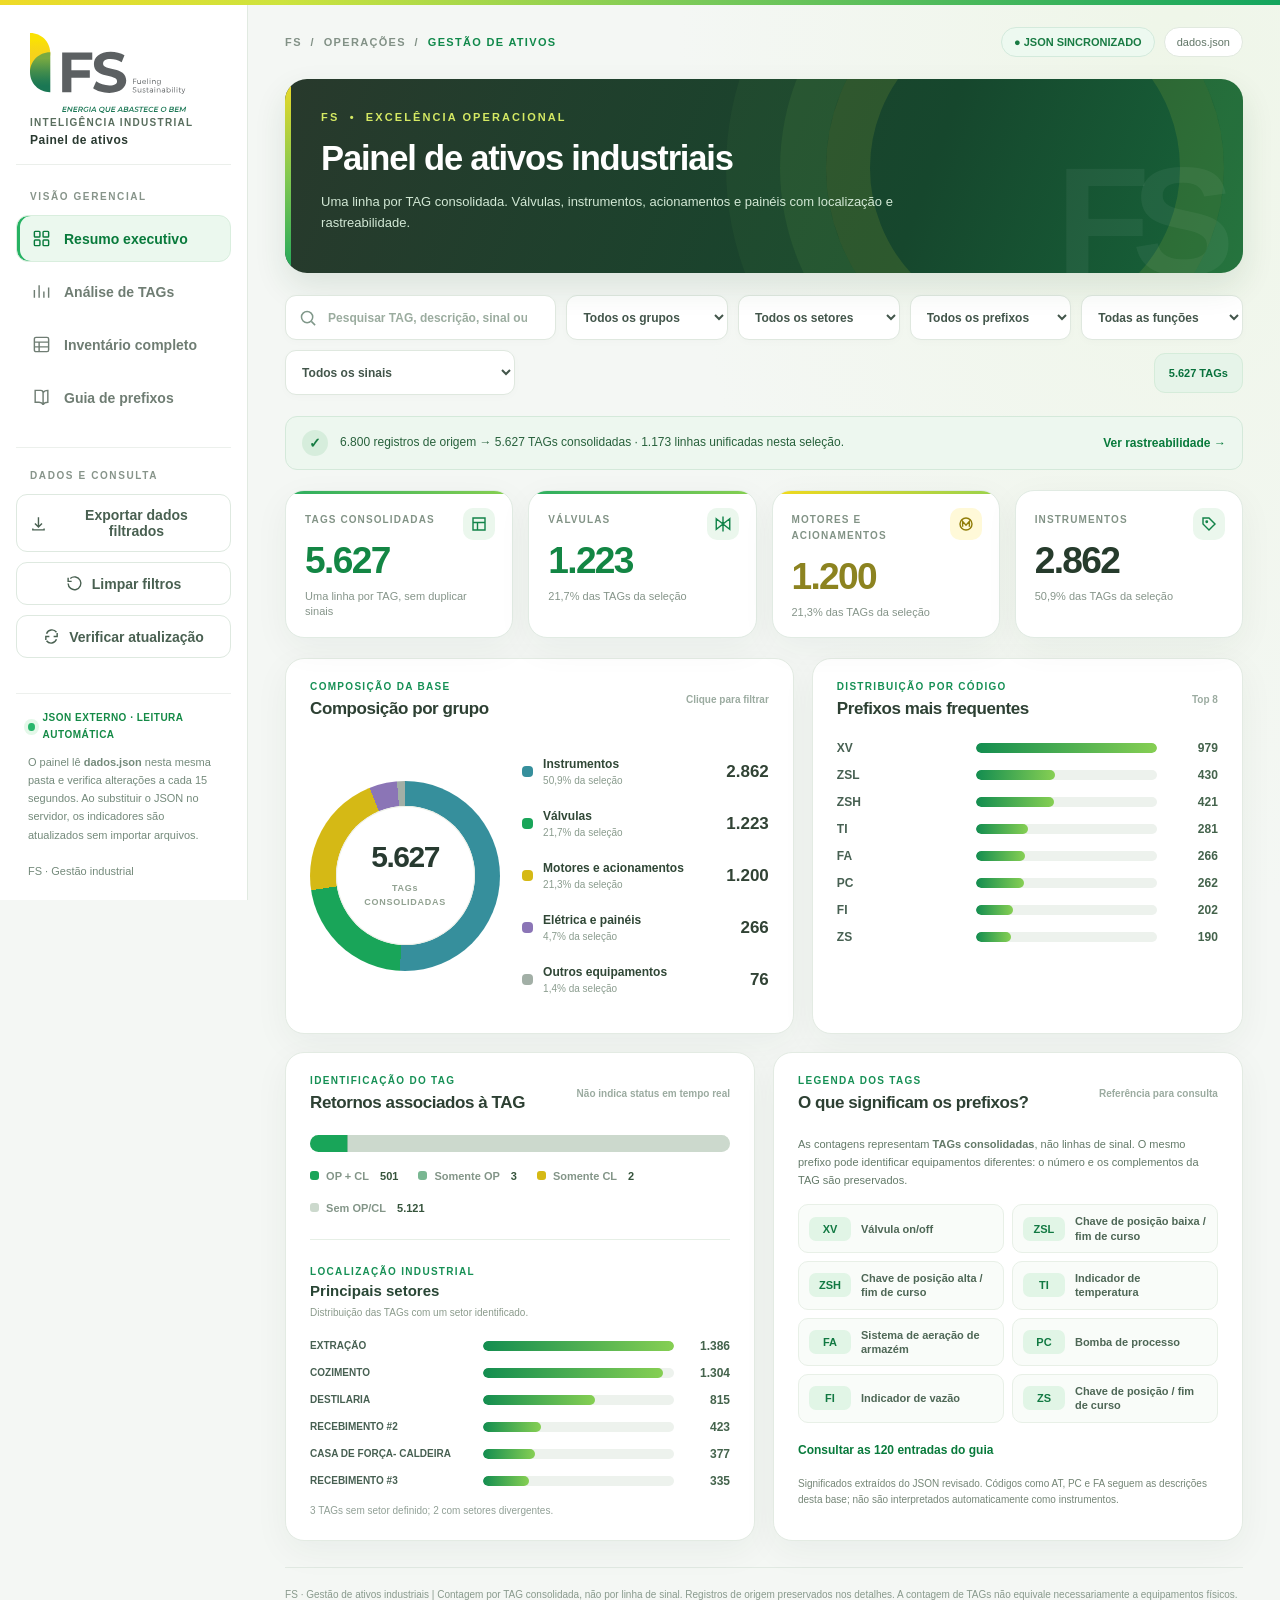
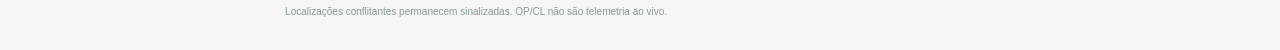
==== commit a6be80b9: "Add files via upload" ====
--- a/index.html
+++ b/index.html
@@ -1,309 +1,266 @@
-<!DOCTYPE html>
-<html lang="pt-BR">
-
-<head>
-  <meta charset="UTF-8" />
-  <meta name="viewport" content="width=device-width, initial-scale=1.0" />
-  <meta name="color-scheme" content="light" />
-  <title>FS | Painel de Ativos Industriais</title>
-  <link rel="stylesheet" href="app.css">
-</head>
-
-<body>
-  <div class="top-stripe"></div>
-  <div class="app">
-    <aside class="sidebar">
-      <div class="brand">
-        <img class="brand-image" alt="FS - Fueling Sustainability" width="157" height="80"
-          src="[data-uri]" />
-        <div class="brand-caption">INTELIGÊNCIA INDUSTRIAL<strong>Painel de ativos</strong></div>
-      </div>
-      <nav aria-label="Navegação principal">
-        <p class="side-title">VISÃO GERENCIAL</p>
-        <div class="menu">
-          <button class="nav active" data-page="resumo" type="button"><svg viewBox="0 0 24 24">
-              <rect x="3" y="3" width="7" height="7" rx="1" />
-              <rect x="14" y="3" width="7" height="7" rx="1" />
-              <rect x="3" y="14" width="7" height="7" rx="1" />
-              <rect x="14" y="14" width="7" height="7" rx="1" />
-            </svg>Resumo executivo</button>
-          <button class="nav" data-page="analise" type="button"><svg viewBox="0 0 24 24">
-              <path d="M3 20V10m6 10V4m6 16v-8m6 8V7" />
-            </svg>Análise de TAGs</button>
-          <button class="nav" data-page="inventario" type="button"><svg viewBox="0 0 24 24">
-              <rect x="3" y="3" width="18" height="18" rx="2" />
-              <path d="M3 9h18M9 9v12M3 15h18" />
-            </svg>Inventário completo</button>
-        </div>
-      </nav>
-      <div class="side-actions">
-        <p class="side-title">DADOS E CONSULTA</p>
-        <button class="side-button" id="exportCSV" type="button"><svg viewBox="0 0 24 24">
-            <path d="M12 3v14m-5-5 5 5 5-5M4 19v2h16v-2" />
-          </svg>Exportar dados filtrados</button>
-        <button class="side-button" id="clearFilters" type="button"><svg viewBox="0 0 24 24">
-            <path d="M3 12a9 9 0 1 0 3-7M3 4v5h5" />
-          </svg>Limpar filtros</button>
-      </div>
-      <div class="side-bottom">
-        <div class="local-tag">JSON EXTERNO · LEITURA AUTOMÁTICA</div>O painel lê <b>dados.json</b> nesta mesma pasta e
-        verifica alterações a cada 15 segundos. Ao substituir o JSON no servidor, os indicadores são atualizados sem
-        importar arquivos.<br /><br />FS · Gestão industrial
-      </div>
-    </aside>
-    <main class="main">
-      <div class="topbar">
-        <div class="breadcrumb">FS &nbsp;/&nbsp; OPERAÇÕES &nbsp;/&nbsp; <strong>GESTÃO DE ATIVOS</strong></div>
-        <div class="top-right"><span class="state-pill" id="loadState">● CARREGANDO JSON</span><span class="file-pill"
-            id="sourceName">dados.json</span></div>
-      </div>
-      <header class="hero">
-        <div class="hero-content">
-          <p class="eyebrow">FS &nbsp;•&nbsp; EXCELÊNCIA OPERACIONAL</p>
-          <h1 id="pageTitle">Painel de ativos industriais</h1>
-          <p id="pageSubtitle">Visão gerencial de válvulas e motores, com filtro por setor, indicadores e consulta
-            detalhada. Dados originais preservados.</p>
-        </div><span aria-hidden="true" class="hero-mark">FS</span>
-      </header>
-      <div id="loadWarning" class="load-warning" hidden role="alert"></div>
-      <section class="toolbar" aria-label="Filtros de consulta">
-        <div class="search-wrap"><svg viewBox="0 0 24 24">
-            <circle cx="10.8" cy="10.8" r="7.5" />
-            <path d="m16.5 16.5 5 5" />
-          </svg><input class="input" id="search" type="search" autocomplete="off"
-            placeholder="Pesquisar TAG, descrição ou equipamento..." aria-label="Pesquisar TAG e descrição" /></div>
-        <select class="select" id="groupFilter" aria-label="Grupo de equipamento">
-          <option value="">Todos os grupos</option>
-        </select>
-        <select class="select" id="sectorFilter" aria-label="Filtrar por setor">
-          <option value="">Todos os setores</option>
-        </select>
-        <select class="select" id="prefixFilter" aria-label="Prefixo do TAG">
-          <option value="">Todos os prefixos</option>
-        </select>
-        <select class="select" id="letterFilter" aria-label="Função da segunda letra">
-          <option value="">Todas as funções</option>
-        </select>
-        <select class="select" id="statusFilter" aria-label="Sufixo do TAG">
-          <option value="">Todos os sufixos</option>
-          <option value="OP">OP</option>
-          <option value="CL">CL</option>
-          <option value="Sem sufixo">Sem sufixo</option>
-        </select>
-        <span id="resultCount" class="results-pill">Carregando dados...</span>
-      </section>
-      <section id="resumo" class="page">
-        <div class="kpis">
-          <div class="kpi featured"><span class="kpi-label">Total de registros</span><span class="kpi-icon"><svg
-                viewBox="0 0 24 24">
-                <path d="M4 4h16v16H4zM4 10h16M10 10v10" />
-              </svg></span>
-            <div class="num" id="kpiTotal">—</div>
-            <div class="note">Linhas da base selecionada</div>
-          </div>
-          <div class="kpi featured clickable" role="button" tabindex="0" data-kpi-group="Válvulas"
-            title="Filtrar por válvulas"><span class="kpi-label">Válvulas</span><span class="kpi-icon"><svg
-                viewBox="0 0 24 24">
-                <path d="M3 5l9 7-9 7V5zm18 0-9 7 9 7V5zM12 2v20" />
-              </svg></span>
-            <div class="num" id="kpiValves">—</div>
-            <div class="note" id="valvesNote">Classificação gerencial</div>
-          </div>
-          <div class="kpi gold clickable" role="button" tabindex="0" data-kpi-group="Motores"
-            title="Filtrar por motores"><span class="kpi-label">Motores</span><span class="kpi-icon"><svg
-                viewBox="0 0 24 24">
-                <circle cx="12" cy="12" r="8" />
-                <path d="M7.5 15.5v-7l4.5 5 4.5-5v7" />
-              </svg></span>
-            <div class="num" id="kpiMotors">—</div>
-            <div class="note" id="motorsNote">Demais descrições originais</div>
-          </div>
-          <div class="kpi"><span class="kpi-label">TAGs únicos</span><span class="kpi-icon"><svg viewBox="0 0 24 24">
-                <path d="M4 12V4h8l8 8-8 8-8-8z" />
-                <circle cx="9" cy="9" r="1" />
-              </svg></span>
-            <div class="num" id="kpiTags">—</div>
-            <div class="note">Contagem sem repetir TAG</div>
-          </div>
-        </div>
-        <div class="two">
-          <article class="card">
-            <div class="card-top">
-              <div>
-                <p class="eyebrow">COMPOSIÇÃO DA BASE</p>
-                <h2>Válvulas × Motores</h2>
-              </div><span class="sidehint">Clique para filtrar</span>
-            </div>
-            <div class="donut-layout">
-              <div class="donut" id="groupDonut">
-                <div class="donut-center"><b id="donutTotal">—</b><small>REGISTROS</small></div>
-              </div>
-              <div id="groupLegend" class="legend"></div>
-            </div>
-          </article>
-          <article class="card">
-            <div class="card-top">
-              <div>
-                <p class="eyebrow">DISTRIBUIÇÃO POR CÓDIGO</p>
-                <h2>Prefixos mais frequentes</h2>
-              </div><span class="sidehint">Top 8</span>
-            </div>
-            <div class="bars" id="prefixBars"></div>
-          </article>
-        </div>
-        <div class="two equal section-gap">
-          <article class="card">
-            <div class="card-top">
-              <div>
-                <p class="eyebrow">IDENTIFICAÇÃO DO TAG</p>
-                <h2>Sufixos OP / CL</h2>
-              </div><span class="sidehint">Não indica status em tempo real</span>
-            </div>
-            <div class="status-track" id="statusTrack"></div>
-            <div id="statusLegend" class="status-legend"></div>
-            <div class="sector-summary-header">
-              <p class="eyebrow">LOCALIZAÇÃO INDUSTRIAL</p>
-              <h3>Principais setores</h3>
-              <p>Distribuição dos registros com localização identificada.</p>
-            </div>
-            <div class="bars sector-bars" id="sectorBars"></div>
-            <p class="sector-summary-note" id="sectorCoverageNote"></p>
-          </article>
-          <article class="card">
-            <div class="card-top">
-              <div>
-                <p class="eyebrow">LEGENDA DOS TAGS</p>
-                <h2>O que significam os prefixos?</h2>
-              </div><span class="sidehint">Referência para consulta</span>
-            </div>
-            <p class="prefix-intro">O prefixo é a sequência de letras no começo de um TAG. O número ao lado da barra
-              representa <strong>quantas linhas</strong> possuem esse prefixo, não necessariamente equipamentos únicos.
-              Clique na barra para filtrar.</p>
-            <div class="prefix-guide" id="prefixGuide"></div>
-            <p class="prefix-caution">As siglas de instrumentação seguem convenções usuais; prefixos como
-              <strong>FA</strong>, <strong>SV</strong>, <strong>PC</strong> e <strong>ME</strong> devem ser confirmados
-              na legenda de engenharia. As interpretações assinaladas são baseadas nas descrições desta planilha.</p>
-          </article>
-        </div>
-      </section>
-      <section id="analise" class="page hidden">
-        <div class="kpis">
-          <div class="kpi featured"><span class="kpi-label">Prefixos distintos</span><span class="kpi-icon"><svg
-                viewBox="0 0 24 24">
-                <rect x="4" y="4" width="16" height="16" rx="3" />
-                <path d="M8 9h8M8 13h8" />
-              </svg></span>
-            <div class="num" id="kpiPrefixes">—</div>
-            <div class="note">Prefixos identificados na seleção</div>
-          </div>
-          <div class="kpi"><span class="kpi-label">2ª letra: V</span><span class="kpi-icon"><svg viewBox="0 0 24 24">
-                <path d="m4 5 8 14 8-14" />
-              </svg></span>
-            <div class="num" id="kpiLetterV">—</div>
-            <div class="note">Indicação funcional de válvula</div>
-          </div>
-          <div class="kpi"><span class="kpi-label">2ª letra: I</span><span class="kpi-icon"><svg viewBox="0 0 24 24">
-                <path d="M12 5v14M7 5h10M7 19h10" />
-              </svg></span>
-            <div class="num" id="kpiLetterI">—</div>
-            <div class="note">Indicação funcional de indicador</div>
-          </div>
-          <div class="kpi gold"><span class="kpi-label">Repetições adicionais</span><span class="kpi-icon"><svg
-                viewBox="0 0 24 24">
-                <rect x="6" y="6" width="14" height="14" rx="2" />
-                <path d="M4 16V4h12" />
-              </svg></span>
-            <div class="num" id="kpiDuplicates">—</div>
-            <div class="note">Linhas além dos TAGs únicos</div>
-          </div>
-        </div>
-        <div class="two">
-          <article class="card">
-            <div class="card-top">
-              <div>
-                <p class="eyebrow">FUNÇÃO PELO TAG</p>
-                <h2>Distribuição pela 2ª letra</h2>
-              </div><span class="sidehint">Leitura do código</span>
-            </div>
-            <div class="bars" id="letterBars"></div>
-          </article>
-          <article class="card">
-            <div class="card-top">
-              <div>
-                <p class="eyebrow">LOCALIZAÇÃO POR PREFIXO</p>
-                <h2>Principais famílias de TAGs</h2>
-              </div><span class="sidehint">Top 12</span>
-            </div>
-            <div class="bars" id="prefixLongBars"></div>
-          </article>
-        </div>
-        <div class="two equal section-gap">
-          <article class="card">
-            <div class="card-top">
-              <div>
-                <p class="eyebrow">INTEGRIDADE DA BASE</p>
-                <h2>Qualidade e rastreabilidade</h2>
-              </div>
-            </div>
-            <div id="qualityStats"></div>
-          </article>
-          <article class="card">
-            <div class="card-top">
-              <div>
-                <p class="eyebrow">CLASSIFICAÇÕES ORIGINAIS</p>
-                <h2>Descrições mais frequentes</h2>
-              </div><span class="sidehint">Top 7</span>
-            </div>
-            <div class="bars" id="descriptionBars"></div>
-          </article>
-        </div>
-        <div class="card section-gap">
-          <p class="insight-title">REFERÊNCIA RÁPIDA · SEGUNDA LETRA DO TAG</p>
-          <div class="hintbox">A segunda letra indica uma função do código quando houver uma convenção conhecida. Isso
-            <strong>não substitui</strong> a descrição original do equipamento.</div>
-          <div class="function-chips"><span><b>V</b> Válvula</span><span><b>I</b> Indicador</span><span><b>T</b>
-              Transmissor</span><span><b>R</b> Registrador</span><span><b>Outras</b> Não classificadas</span></div>
-        </div>
-      </section>
-      <section id="inventario" class="page hidden">
-        <div class="card">
-          <div class="card-top">
-            <div>
-              <p class="eyebrow">BASE ORIGINAL + IDENTIFICAÇÃO DE SETOR</p>
-              <h2>Inventário completo de TAGs</h2>
-            </div><span class="sidehint">Sem excluir linhas repetidas</span>
-          </div>
-          <div class="table-outer">
-            <table class="data-table">
-              <thead>
-                <tr>
-                  <th>#</th>
-                  <th>TAG original</th>
-                  <th>Descrição original</th>
-                  <th>Setor</th>
-                  <th>Grupo gerencial</th>
-                </tr>
-              </thead>
-              <tbody id="dataTableBody"></tbody>
-            </table>
-          </div>
-          <div class="paginator"><span id="rowsRange" class="pagination-info">—</span>
-            <div class="paging"><button class="page-btn" id="prevPage" type="button"
-                aria-label="Página anterior">‹</button><span id="pageNo">1 / 1</span><button class="page-btn"
-                id="nextPage" type="button" aria-label="Próxima página">›</button></div>
-          </div>
-        </div>
-      </section>
-      <footer>FS · Gestão de ativos industriais | Dados originais preservados. Setores obtidos das linhas de origem ou
-        de correspondências exatas de TAG e descrição. TAGs sem setor permanecem identificados. OP/CL são sufixos do
-        TAG, não telemetria ao vivo.</footer>
-    </main>
-  </div>
-  <div class="hidden" id="toast" role="status" aria-live="polite"></div>
-
-
-
-  <script src="index.js"></script>
-</body>
-
-</html>+<!DOCTYPE html>
+
+<html lang="pt-BR">
+<head>
+<meta charset="utf-8"/>
+<meta content="width=device-width, initial-scale=1.0" name="viewport"/>
+<meta content="light" name="color-scheme"/>
+<title>FS | Painel de Ativos Industriais</title>
+<link href="app.css?v=3" rel="stylesheet"/>
+</head>
+<body>
+<div class="top-stripe"></div>
+<div class="app">
+<aside class="sidebar">
+<div class="brand">
+<img alt="FS - Fueling Sustainability" class="brand-image" height="80" src="[data-uri]" width="157"/>
+<div class="brand-caption">INTELIGÊNCIA INDUSTRIAL<strong>Painel de ativos</strong></div>
+</div>
+<nav aria-label="Navegação principal">
+<p class="side-title">VISÃO GERENCIAL</p>
+<div class="menu">
+<button class="nav active" data-page="resumo" type="button"><svg viewbox="0 0 24 24">
+<rect height="7" rx="1" width="7" x="3" y="3"></rect>
+<rect height="7" rx="1" width="7" x="14" y="3"></rect>
+<rect height="7" rx="1" width="7" x="3" y="14"></rect>
+<rect height="7" rx="1" width="7" x="14" y="14"></rect>
+</svg>Resumo executivo</button>
+<button class="nav" data-page="analise" type="button"><svg viewbox="0 0 24 24">
+<path d="M3 20V10m6 10V4m6 16v-8m6 8V7"></path>
+</svg>Análise de TAGs</button>
+<button class="nav" data-page="inventario" type="button"><svg viewbox="0 0 24 24">
+<rect height="18" rx="2" width="18" x="3" y="3"></rect>
+<path d="M3 9h18M9 9v12M3 15h18"></path>
+</svg>Inventário completo</button>
+<button class="nav" data-page="prefixos" type="button"><svg viewbox="0 0 24 24"><path d="M4 3h7c2 0 3 1 3 3v15c-1-2-2-3-5-3H4zM14 6c1-2 3-3 6-3v15c-3 0-5 1-6 3"></path></svg>Guia de prefixos</button></div>
+</nav>
+<div class="side-actions">
+<p class="side-title">DADOS E CONSULTA</p>
+<button class="side-button" id="exportCSV" type="button"><svg viewbox="0 0 24 24">
+<path d="M12 3v14m-5-5 5 5 5-5M4 19v2h16v-2"></path>
+</svg>Exportar dados filtrados</button>
+<button class="side-button" id="clearFilters" type="button"><svg viewbox="0 0 24 24">
+<path d="M3 12a9 9 0 1 0 3-7M3 4v5h5"></path>
+</svg>Limpar filtros</button>
+<button class="side-button" id="refreshData" type="button"><svg viewbox="0 0 24 24"><path d="M20 7v5h-5M4 17v-5h5M5 8a8 8 0 0 1 14-2M19 16a8 8 0 0 1-14 2"></path></svg>Verificar atualização</button></div>
+<div class="side-bottom">
+<div class="local-tag">JSON EXTERNO · LEITURA AUTOMÁTICA</div>O painel lê <b>dados.json</b> nesta mesma pasta e
+        verifica alterações a cada 15 segundos. Ao substituir o JSON no servidor, os indicadores são atualizados sem
+        importar arquivos.<br/><br/>FS · Gestão industrial
+      </div>
+</aside>
+<main class="main">
+<div class="topbar">
+<div class="breadcrumb">FS  /  OPERAÇÕES  /  <strong>GESTÃO DE ATIVOS</strong></div>
+<div class="top-right"><span class="state-pill" id="loadState">● CARREGANDO JSON</span><span class="file-pill" id="sourceName">dados.json</span></div>
+</div>
+<header class="hero">
+<div class="hero-content">
+<p class="eyebrow">FS  •  EXCELÊNCIA OPERACIONAL</p>
+<h1 id="pageTitle">Painel de ativos industriais</h1>
+<p id="pageSubtitle">Uma linha por TAG consolidada. Válvulas, instrumentos, acionamentos e painéis com localização e rastreabilidade.</p>
+</div><span aria-hidden="true" class="hero-mark">FS</span>
+</header>
+<div class="load-warning" hidden="" id="loadWarning" role="alert"></div>
+<section aria-label="Filtros de consulta" class="toolbar">
+<div class="search-wrap"><svg viewbox="0 0 24 24">
+<circle cx="10.8" cy="10.8" r="7.5"></circle>
+<path d="m16.5 16.5 5 5"></path>
+</svg><input aria-label="Pesquisar TAG, descrição, sinal ou significado" autocomplete="off" class="input" id="search" placeholder="Pesquisar TAG, descrição, sinal ou significado..." type="search"/></div>
+<select aria-label="Grupo de equipamento" class="select" id="groupFilter">
+<option value="">Todos os grupos</option>
+</select>
+<select aria-label="Filtrar por setor" class="select" id="sectorFilter">
+<option value="">Todos os setores</option>
+</select>
+<select aria-label="Prefixo do TAG" class="select" id="prefixFilter">
+<option value="">Todos os prefixos</option>
+</select>
+<select aria-label="Função identificada na base" class="select" id="letterFilter">
+<option value="">Todas as funções</option>
+</select>
+<select aria-label="Sinais associados e qualidade" class="select" id="statusFilter"><option value="">Todos os sinais</option><option value="OP">Com retorno OP</option><option value="CL">Com retorno CL</option><option value="OP + CL">Com OP e CL</option><option value="Sem OP/CL">Sem retorno OP/CL</option><option value="Agrupados">TAGs agrupadas</option></select>
+<span class="results-pill" id="resultCount">Carregando dados...</span>
+</section>
+<div class="consolidation-banner"><span aria-hidden="true" class="consolidation-icon">✓</span><p id="consolidationText">Consolidando TAGs e preservando as referências de origem...</p><button class="inline-link" data-page="analise" type="button">Ver rastreabilidade →</button></div><section class="page" id="resumo">
+<div class="kpis">
+<div class="kpi featured"><span class="kpi-label">TAGs consolidadas</span><span class="kpi-icon"><svg viewbox="0 0 24 24">
+<path d="M4 4h16v16H4zM4 10h16M10 10v10"></path>
+</svg></span>
+<div class="num" id="kpiTotal">—</div>
+<div class="note">Uma linha por TAG, sem duplicar sinais</div>
+</div>
+<div class="kpi featured clickable" data-kpi-group="Válvulas" role="button" tabindex="0" title="Filtrar por válvulas"><span class="kpi-label">Válvulas</span><span class="kpi-icon"><svg viewbox="0 0 24 24">
+<path d="M3 5l9 7-9 7V5zm18 0-9 7 9 7V5zM12 2v20"></path>
+</svg></span>
+<div class="num" id="kpiValves">—</div>
+<div class="note" id="valvesNote">Contagem de TAGs de válvulas</div>
+</div>
+<div class="kpi gold clickable" data-kpi-group="Motores e acionamentos" role="button" tabindex="0" title="Filtrar por motores e acionamentos"><span class="kpi-label">Motores e acionamentos</span><span class="kpi-icon"><svg viewbox="0 0 24 24">
+<circle cx="12" cy="12" r="8"></circle>
+<path d="M7.5 15.5v-7l4.5 5 4.5-5v7"></path>
+</svg></span>
+<div class="num" id="kpiMotors">—</div>
+<div class="note" id="motorsNote">Motores e equipamentos acionados</div>
+</div>
+<div class="kpi clickable" data-kpi-group="Instrumentos" role="button" tabindex="0"><span class="kpi-label">Instrumentos</span><span class="kpi-icon"><svg viewbox="0 0 24 24">
+<path d="M4 12V4h8l8 8-8 8-8-8z"></path>
+<circle cx="9" cy="9" r="1"></circle>
+</svg></span>
+<div class="num" id="kpiInstruments">—</div>
+<div class="note" id="instrumentsNote">Indicação, medição, chaves e alarmes</div>
+</div>
+</div>
+<div class="two">
+<article class="card">
+<div class="card-top">
+<div>
+<p class="eyebrow">COMPOSIÇÃO DA BASE</p>
+<h2>Composição por grupo</h2>
+</div><span class="sidehint">Clique para filtrar</span>
+</div>
+<div class="donut-layout">
+<div class="donut" id="groupDonut">
+<div class="donut-center"><b id="donutTotal">—</b><small>TAGs CONSOLIDADAS</small></div>
+</div>
+<div class="legend" id="groupLegend"></div>
+</div>
+</article>
+<article class="card">
+<div class="card-top">
+<div>
+<p class="eyebrow">DISTRIBUIÇÃO POR CÓDIGO</p>
+<h2>Prefixos mais frequentes</h2>
+</div><span class="sidehint">Top 8</span>
+</div>
+<div class="bars" id="prefixBars"></div>
+</article>
+</div>
+<div class="two equal section-gap">
+<article class="card">
+<div class="card-top">
+<div>
+<p class="eyebrow">IDENTIFICAÇÃO DO TAG</p>
+<h2>Retornos associados à TAG</h2>
+</div><span class="sidehint">Não indica status em tempo real</span>
+</div>
+<div class="status-track" id="statusTrack"></div>
+<div class="status-legend" id="statusLegend"></div>
+<div class="sector-summary-header">
+<p class="eyebrow">LOCALIZAÇÃO INDUSTRIAL</p>
+<h3>Principais setores</h3>
+<p>Distribuição das TAGs com um setor identificado.</p>
+</div>
+<div class="bars sector-bars" id="sectorBars"></div>
+<p class="sector-summary-note" id="sectorCoverageNote"></p>
+</article>
+<article class="card">
+<div class="card-top">
+<div>
+<p class="eyebrow">LEGENDA DOS TAGS</p>
+<h2>O que significam os prefixos?</h2>
+</div><span class="sidehint">Referência para consulta</span>
+</div>
+<p class="prefix-intro">As contagens representam <strong>TAGs consolidadas</strong>, não linhas de sinal. O mesmo prefixo pode identificar equipamentos diferentes: o número e os complementos da TAG são preservados.</p>
+<div class="prefix-guide" id="prefixGuide"></div><button class="guide-link" data-page="prefixos" id="guideCount" type="button">Consultar todos os prefixos</button>
+<p class="prefix-caution">Significados extraídos do JSON revisado. Códigos como AT, PC e FA seguem as descrições desta base; não são interpretados automaticamente como instrumentos.</p>
+</article>
+</div>
+</section>
+<section class="page hidden" id="analise">
+<div class="kpis">
+<div class="kpi featured"><span class="kpi-label">Prefixos distintos</span><span class="kpi-icon"><svg viewbox="0 0 24 24">
+<rect height="16" rx="3" width="16" x="4" y="4"></rect>
+<path d="M8 9h8M8 13h8"></path>
+</svg></span>
+<div class="num" id="kpiPrefixes">—</div>
+<div class="note">Prefixos presentes na seleção</div>
+</div>
+<div class="kpi"><span class="kpi-label">Retornos OP / CL</span><span class="kpi-icon"><svg viewbox="0 0 24 24">
+<path d="m4 5 8 14 8-14"></path>
+</svg></span>
+<div class="num" id="kpiLetterV">—</div>
+<div class="note">TAGs com algum retorno associado</div>
+</div>
+<div class="kpi"><span class="kpi-label">TAGs agrupadas</span><span class="kpi-icon"><svg viewbox="0 0 24 24">
+<path d="M12 5v14M7 5h10M7 19h10"></path>
+</svg></span>
+<div class="num" id="kpiLetterI">—</div>
+<div class="note">Mais de um registro de origem</div>
+</div>
+<div class="kpi gold"><span class="kpi-label">Linhas unificadas</span><span class="kpi-icon"><svg viewbox="0 0 24 24">
+<rect height="14" rx="2" width="14" x="6" y="6"></rect>
+<path d="M4 16V4h12"></path>
+</svg></span>
+<div class="num" id="kpiDuplicates">—</div>
+<div class="note">Origem preservada, sem repetir no inventário</div>
+</div>
+</div>
+<div class="two">
+<article class="card">
+<div class="card-top">
+<div>
+<p class="eyebrow">FUNÇÃO PELO TAG</p>
+<h2>Funções identificadas</h2>
+</div><span class="sidehint">Descrição + prefixo</span>
+</div>
+<div class="bars" id="letterBars"></div>
+</article>
+<article class="card">
+<div class="card-top">
+<div>
+<p class="eyebrow">LOCALIZAÇÃO POR PREFIXO</p>
+<h2>Principais famílias de TAGs</h2>
+</div><span class="sidehint">Top 12</span>
+</div>
+<div class="bars" id="prefixLongBars"></div>
+</article>
+</div>
+</section>
+<section class="page hidden" id="inventario">
+<div class="card">
+<div class="card-top">
+<div>
+<p class="eyebrow">UMA LINHA POR TAG · ORIGENS PRESERVADAS</p>
+<h2>Inventário completo de TAGs</h2>
+</div><span class="sidehint">Clique na TAG para ver as origens</span>
+</div>
+<div class="table-outer">
+<table class="data-table">
+<thead>
+<tr><th scope="col">#</th><th scope="col">TAG consolidada</th><th scope="col">Descrição</th><th scope="col">Setor</th><th scope="col">Grupo gerencial</th><th scope="col">Prefixo / significado</th><th scope="col">Sinais associados</th></tr>
+</thead>
+<tbody id="dataTableBody"></tbody>
+</table>
+</div>
+<div class="paginator"><span class="pagination-info" id="rowsRange">—</span>
+<div class="paging"><button aria-label="Página anterior" class="page-btn" id="prevPage" type="button">‹</button><span id="pageNo">1 / 1</span><button aria-label="Próxima página" class="page-btn" id="nextPage" type="button">›</button></div>
+</div>
+</div>
+</section>
+
+<section class="page hidden" id="prefixos">
+<article class="card glossary-card">
+<div class="card-top"><div><p class="eyebrow">DICIONÁRIO DA BASE ATUAL</p><h2>Prefixos e seus significados</h2></div><span class="sidehint" id="glossaryTotal">Carregando...</span></div>
+<div class="glossary-toolbar"><label for="glossarySearch">Buscar no guia</label><input autocomplete="off" class="input glossary-search" id="glossarySearch" placeholder="Ex.: XV, transmissor, posição, bomba..." type="search"/></div>
+<p class="prefix-intro">O guia mostra todos os prefixos da base e suas contagens. Os filtros do painel aparecem na contagem “na seleção”. Clique em um prefixo para consultar suas TAGs.</p>
+<div class="table-outer glossary-table"><table class="data-table"><thead><tr><th scope="col">Prefixo</th><th scope="col">Significado na base</th><th scope="col">Leitura e ressalvas</th><th scope="col">Exemplo da base</th><th scope="col">TAGs</th></tr></thead><tbody id="glossaryBody"></tbody></table></div>
+
+</article>
+
+</section>
+<footer>FS · Gestão de ativos industriais | Contagem por TAG consolidada, não por linha de sinal. Registros de origem preservados nos detalhes. A contagem de TAGs não equivale necessariamente a equipamentos físicos. Localizações conflitantes permanecem sinalizadas. OP/CL não são telemetria ao vivo.</footer>
+</main>
+</div>
+<div aria-live="polite" class="hidden" id="toast" role="status"></div>
+<dialog aria-describedby="detailSubtitle" aria-labelledby="detailTitle" id="recordDialog">
+<div class="dialog-header"><div><p class="eyebrow">TAG CONSOLIDADA · RASTREABILIDADE</p><h2 id="detailTitle"></h2><p id="detailSubtitle"></p></div><button aria-label="Fechar detalhes" class="close-dialog" id="closeDetails" type="button">×</button></div>
+<dl class="detail-fields" id="detailFields"></dl><div id="detailWarnings"></div>
+<h3 class="source-title">Registros de origem preservados</h3><p class="prefix-intro">As linhas abaixo documentam a consolidação e não são contadas novamente no inventário.</p>
+<div class="table-outer source-table"><table class="data-table"><thead><tr><th>TAG de origem</th><th>Descrição de origem</th><th>Setor de origem</th><th>I/O e abas</th><th>Referência</th></tr></thead><tbody id="detailSources"></tbody></table></div>
+</dialog>
+<noscript><p class="load-warning">Ative JavaScript para carregar dados.json e consultar o painel.</p></noscript>
+
+
+<script defer="" src="data-model.js?v=3"></script><script defer="" src="index.js?v=3"></script></body>
+</html>
--- a/app.css
+++ b/app.css
@@ -1373,4 +1373,69 @@
     line-height: 1.6;
     margin-bottom: 18px;
     font-size: 12px
-  }+  }
+/* Consolidated inventory and the complete prefix guide. */
+.consolidation-banner{display:flex;align-items:center;gap:12px;padding:13px 16px;margin:0 0 20px;border:1px solid #d4e9da;border-radius:12px;background:#edf7ef;color:#28613c}
+.consolidation-banner p{margin:0;flex:1;font-size:12px;line-height:1.6}
+.consolidation-icon{display:grid;place-items:center;flex-shrink:0;width:26px;height:26px;border-radius:50%;background:#d6eddc;color:#157b42;font-weight:800}
+.inline-link,.guide-link{border:0;background:none;color:#087a3b;font-size:12px;font-weight:750;padding:6px 0;white-space:nowrap}
+.guide-link{display:block;margin-top:14px;text-align:left}
+.sidebar{overflow-y:auto;scrollbar-width:thin}
+.legend-item{border:0;background:none;text-align:left;width:100%;font:inherit;padding:7px 0}
+.donut-layout{gap:22px;min-height:270px}
+.donut-center small{max-width:98px;line-height:1.5;letter-spacing:.08em;font-size:9px;text-align:center}
+.legend .leg-body strong{font-size:12px}
+button.prefix-definition{text-align:left;font:inherit;width:100%;transition:background .15s,border-color .15s}
+button.prefix-definition:hover{background:#eef8f0;border-color:#b6dabe}
+.data-table td{vertical-align:top;line-height:1.5}
+#inventario .data-table{min-width:1100px}
+#inventario .table-outer{max-height:680px}
+.tag-link{font:inherit;font-weight:750;text-align:left;border:0;padding:0;background:none;color:#146b3e;white-space:nowrap;text-decoration:underline;text-decoration-color:#c1dec9;text-underline-offset:4px}
+.tag-link:hover{text-decoration-color:currentColor}
+.source-badge{display:block;font-size:10px;font-weight:500;color:#658573;white-space:nowrap;margin-top:6px}
+.meaning-cell{min-width:145px;max-width:205px}
+.meaning-cell b{font-size:11px;color:#167341}
+.meaning-cell small{display:block;line-height:1.4;color:#607769;font-size:10px;margin-top:3px}
+.signals-cell{min-width:135px;max-width:210px}
+.signal-chip{display:inline-block;background:#eef5f1;border:1px solid #e1ece5;border-radius:5px;padding:1px 5px;font:600 10px/1.6 'Segoe UI',sans-serif;margin:0 3px 3px 0}
+.io-note{display:block;color:#667e6d;font-size:10px;letter-spacing:.03em}
+.muted{font-size:10px;color:#728479}
+.chip{color:var(--group-color,#158148);background:#f4f7f4;border:1px solid #e2eae4;white-space:normal;line-height:1.45;font-size:10px}
+.sector-cell{white-space:normal;display:block;min-width:115px;max-width:175px}
+.review-flag{display:block;font-size:10px;color:#996c19;margin-top:5px}
+.glossary-toolbar{display:flex;align-items:center;gap:14px;margin:18px 0 12px}
+.glossary-toolbar label{font-weight:650;font-size:12px;white-space:nowrap}
+.glossary-search{padding-left:14px;max-width:520px}
+.glossary-table{max-height:760px}
+.glossary-table table{min-width:930px;table-layout:auto}
+.glossary-table th:first-child{width:90px}
+.glossary-table td:nth-child(2){min-width:190px;max-width:240px}
+.glossary-table .reading-cell{min-width:255px;max-width:390px;font-size:12px;line-height:1.6}
+.glossary-table td:nth-child(4){min-width:150px;max-width:210px}
+.prefix-code{border:1px solid #cce6d4;background:#eaf6ee;color:#11683c;border-radius:7px;padding:7px 9px;font-size:12px;font-weight:800}
+.catalog-source{display:block;font-size:10px;font-weight:400;color:#6b8072;line-height:1.5;margin-top:5px}
+.example-tag{font-size:11px;font-weight:700;color:#315c43;overflow-wrap:anywhere}
+.count-cell{text-align:right;font-weight:750;font-variant-numeric:tabular-nums;min-width:100px}
+.count-cell small{white-space:nowrap}
+.pending-item{display:grid;grid-template-columns:145px 1fr;gap:18px;padding:13px 0;border-bottom:1px solid #e8eee8;font-size:12px;line-height:1.7}
+.pending-item:last-child{border-bottom:0}
+.pending-item .tag-link{align-self:start;white-space:normal}
+#recordDialog{border:1px solid #d4e5d8;border-radius:18px;width:min(1060px,94vw);max-height:89vh;color:var(--texto);background:#fff;padding:28px;box-shadow:0 30px 90px #183d3240}
+#recordDialog::backdrop{background:rgba(14,38,24,.48);backdrop-filter:blur(3px)}
+.dialog-header{display:flex;justify-content:space-between;gap:20px;padding-bottom:18px;border-bottom:1px solid var(--linha)}
+.dialog-header h2{margin:5px 0 8px;font-size:26px;color:#166f3c;overflow-wrap:anywhere}
+.dialog-header p{margin:4px 0;line-height:1.5}
+.close-dialog{align-self:flex-start;display:grid;place-items:center;min-width:38px;height:38px;background:#f0f6f1;border:1px solid #dfeae2;border-radius:50%;font-size:26px;color:#355441}
+.detail-fields{display:grid;grid-template-columns:1fr 1fr;gap:20px 28px;margin:22px 0}
+.detail-fields dt{font-size:10px;letter-spacing:.06em;text-transform:uppercase;color:#6b8173;font-weight:750}
+.detail-fields dd{margin:5px 0 0;font-size:13px;line-height:1.6;overflow-wrap:anywhere}
+.detail-warning{background:#fff8e8;border:1px solid #eeddaf;border-radius:9px;padding:10px 14px;font-size:12px;line-height:1.6;color:#81621e}
+.source-title{font-size:15px;margin-top:23px}
+.source-table{max-height:360px}
+.source-table table{min-width:780px}
+.prefix-caution a{color:#247b45}
+@media(max-width:1220px){.donut-layout{flex-wrap:wrap;justify-content:center}.legend{flex:1;min-width:210px}.legend-item{gap:10px}}
+@media(max-width:900px){.consolidation-banner{flex-wrap:wrap}.consolidation-banner .inline-link{margin-left:38px}.two{grid-template-columns:minmax(0,1fr)}.donut-layout{flex-wrap:nowrap}.sidebar{padding-right:10px;padding-left:10px}}
+@media(max-width:660px){.consolidation-banner{padding:12px}.consolidation-banner p{flex-basis:calc(100% - 40px)}.consolidation-banner .inline-link{margin-left:38px}.glossary-toolbar{align-items:flex-start;flex-direction:column;gap:8px}.glossary-search{max-width:none}.detail-fields{grid-template-columns:1fr;gap:17px}#recordDialog{padding:19px}.pending-item{grid-template-columns:1fr;gap:4px}.donut-layout{flex-wrap:wrap}.sidebar{overflow:visible}.kpi-label{max-width:calc(100% - 22px)}.chip{white-space:normal}.select{max-width:100%}.legend{min-width:190px}.menu{grid-template-columns:repeat(2,minmax(0,1fr))}.nav{font-size:11px}.two.equal{grid-template-columns:minmax(0,1fr)}}
+@media(prefers-reduced-motion:reduce){html{scroll-behavior:auto}*,*::before,*::after{animation:none!important;transition:none!important}}
+@media(max-width:660px){.menu{display:grid;grid-template-columns:repeat(2,minmax(0,1fr));overflow:visible;gap:6px}.nav{min-width:0;white-space:normal;line-height:1.4;gap:8px}.nav svg{flex-shrink:0}.side-actions{margin-top:2px}}
